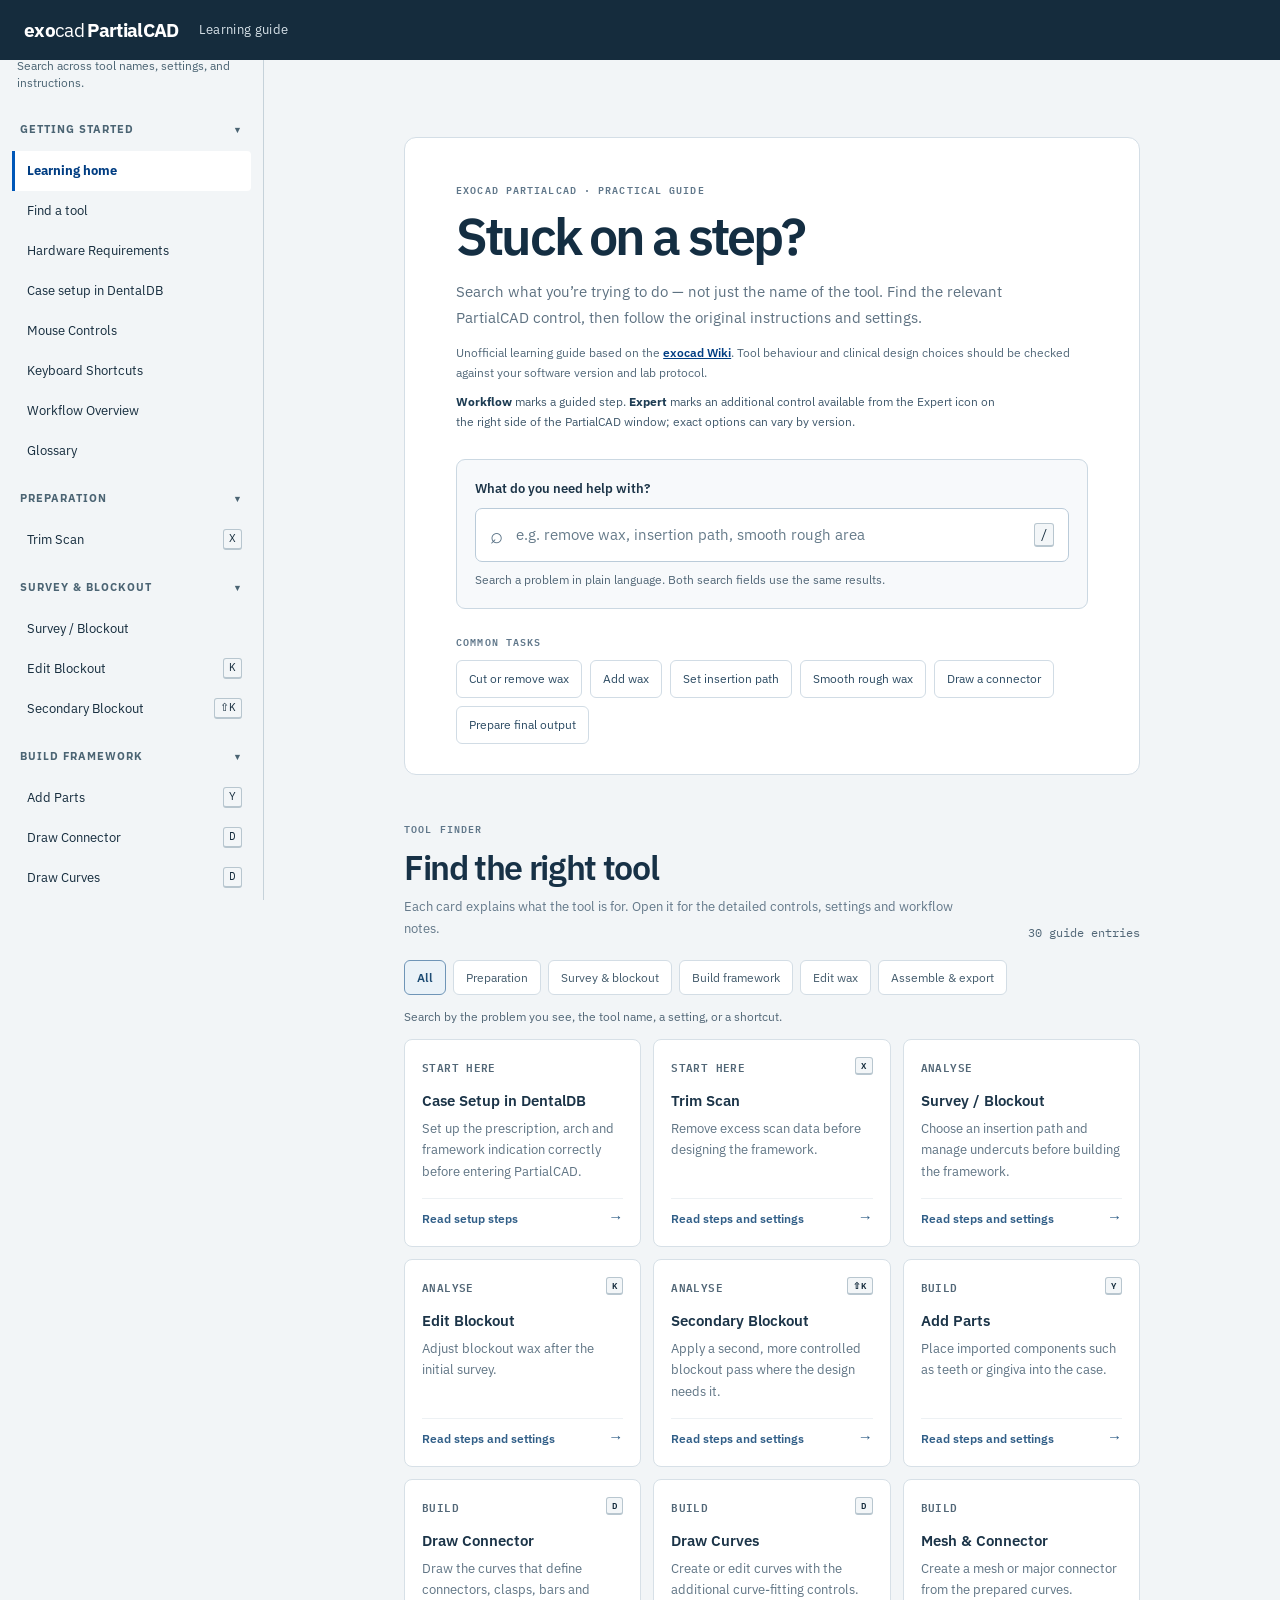
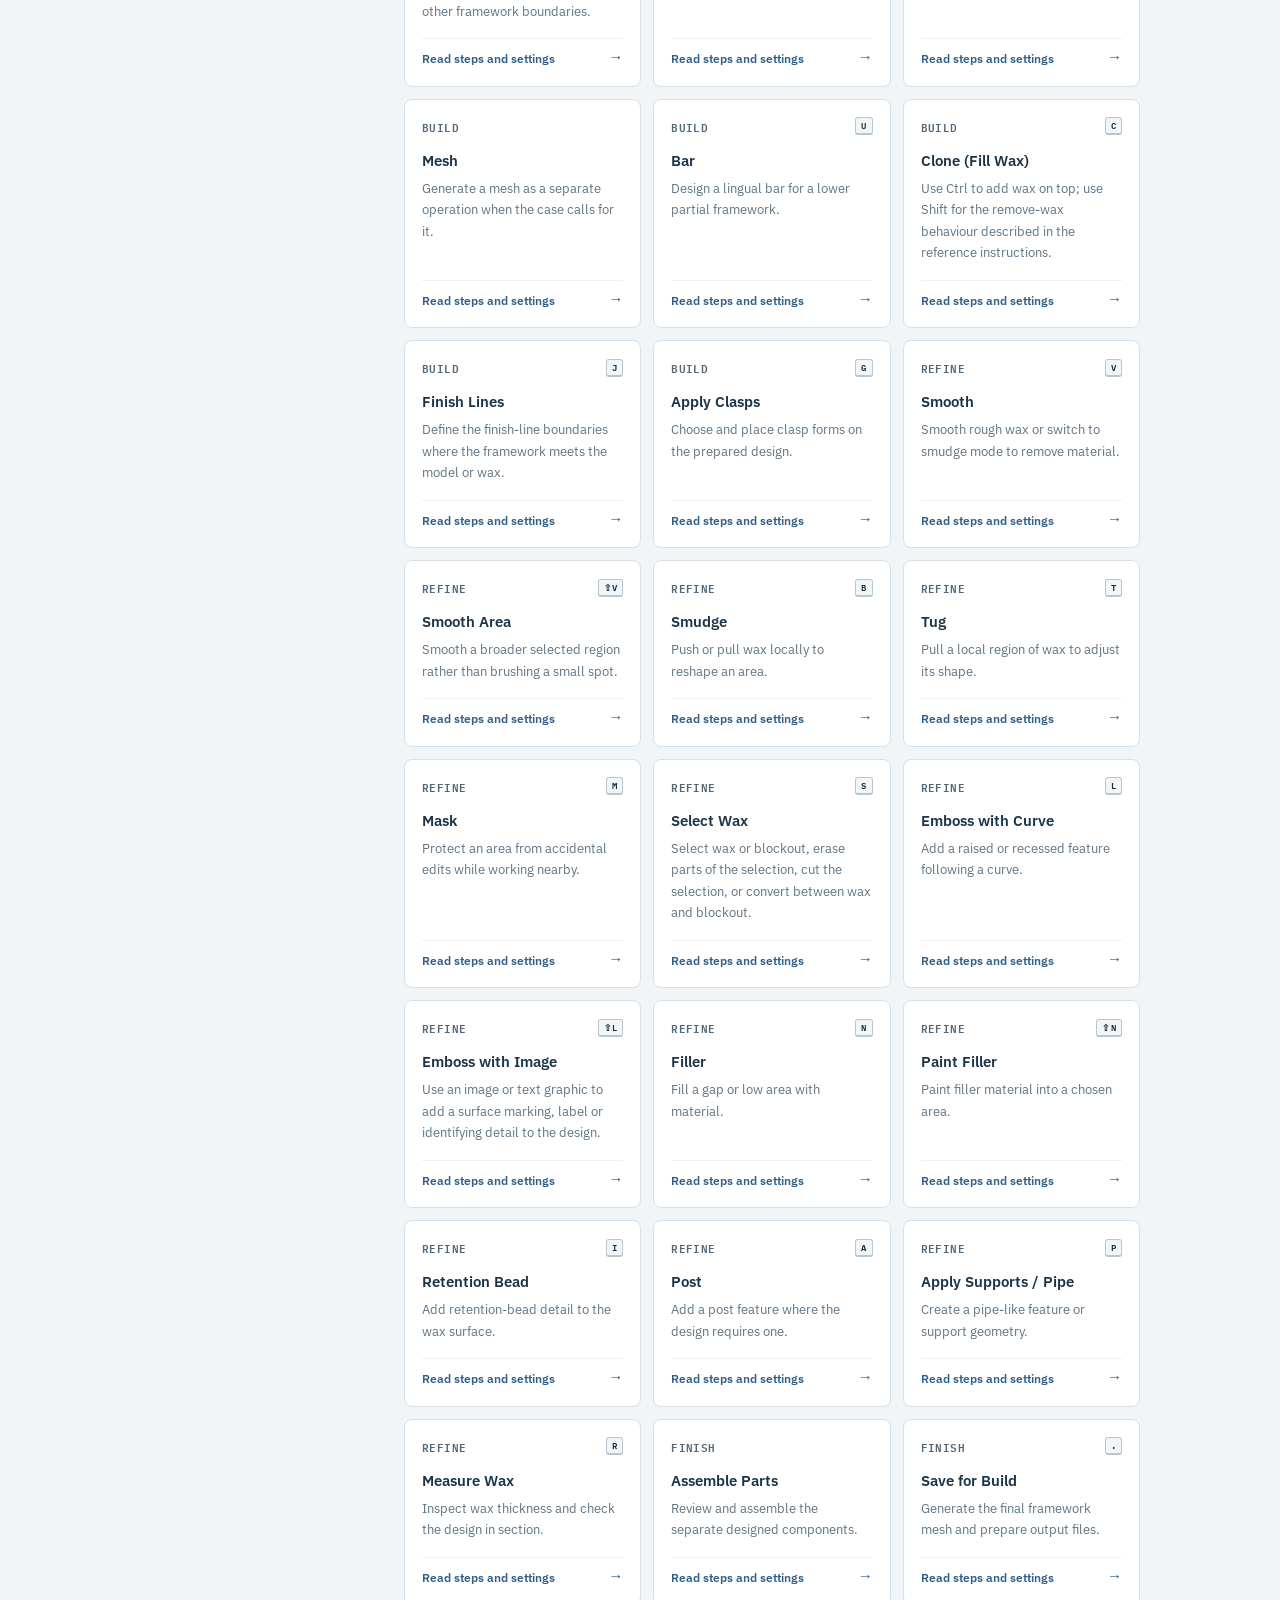
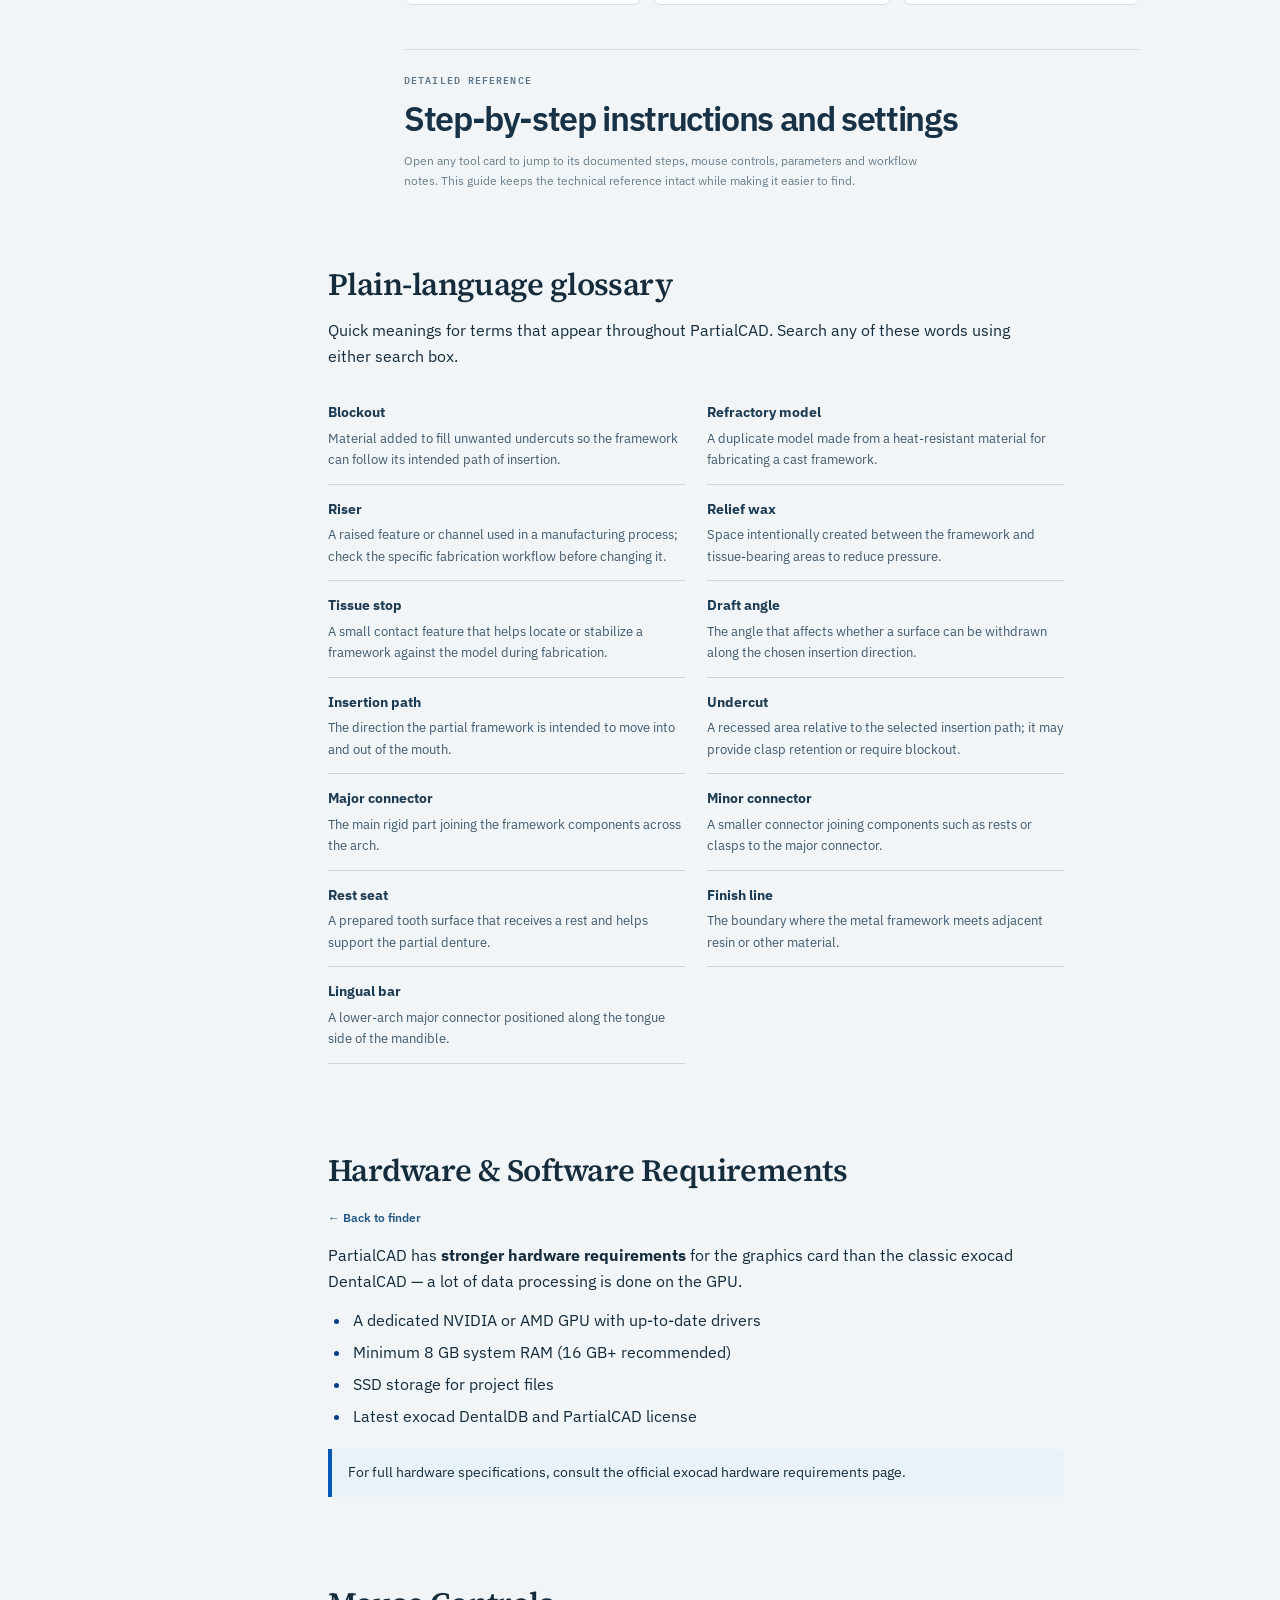
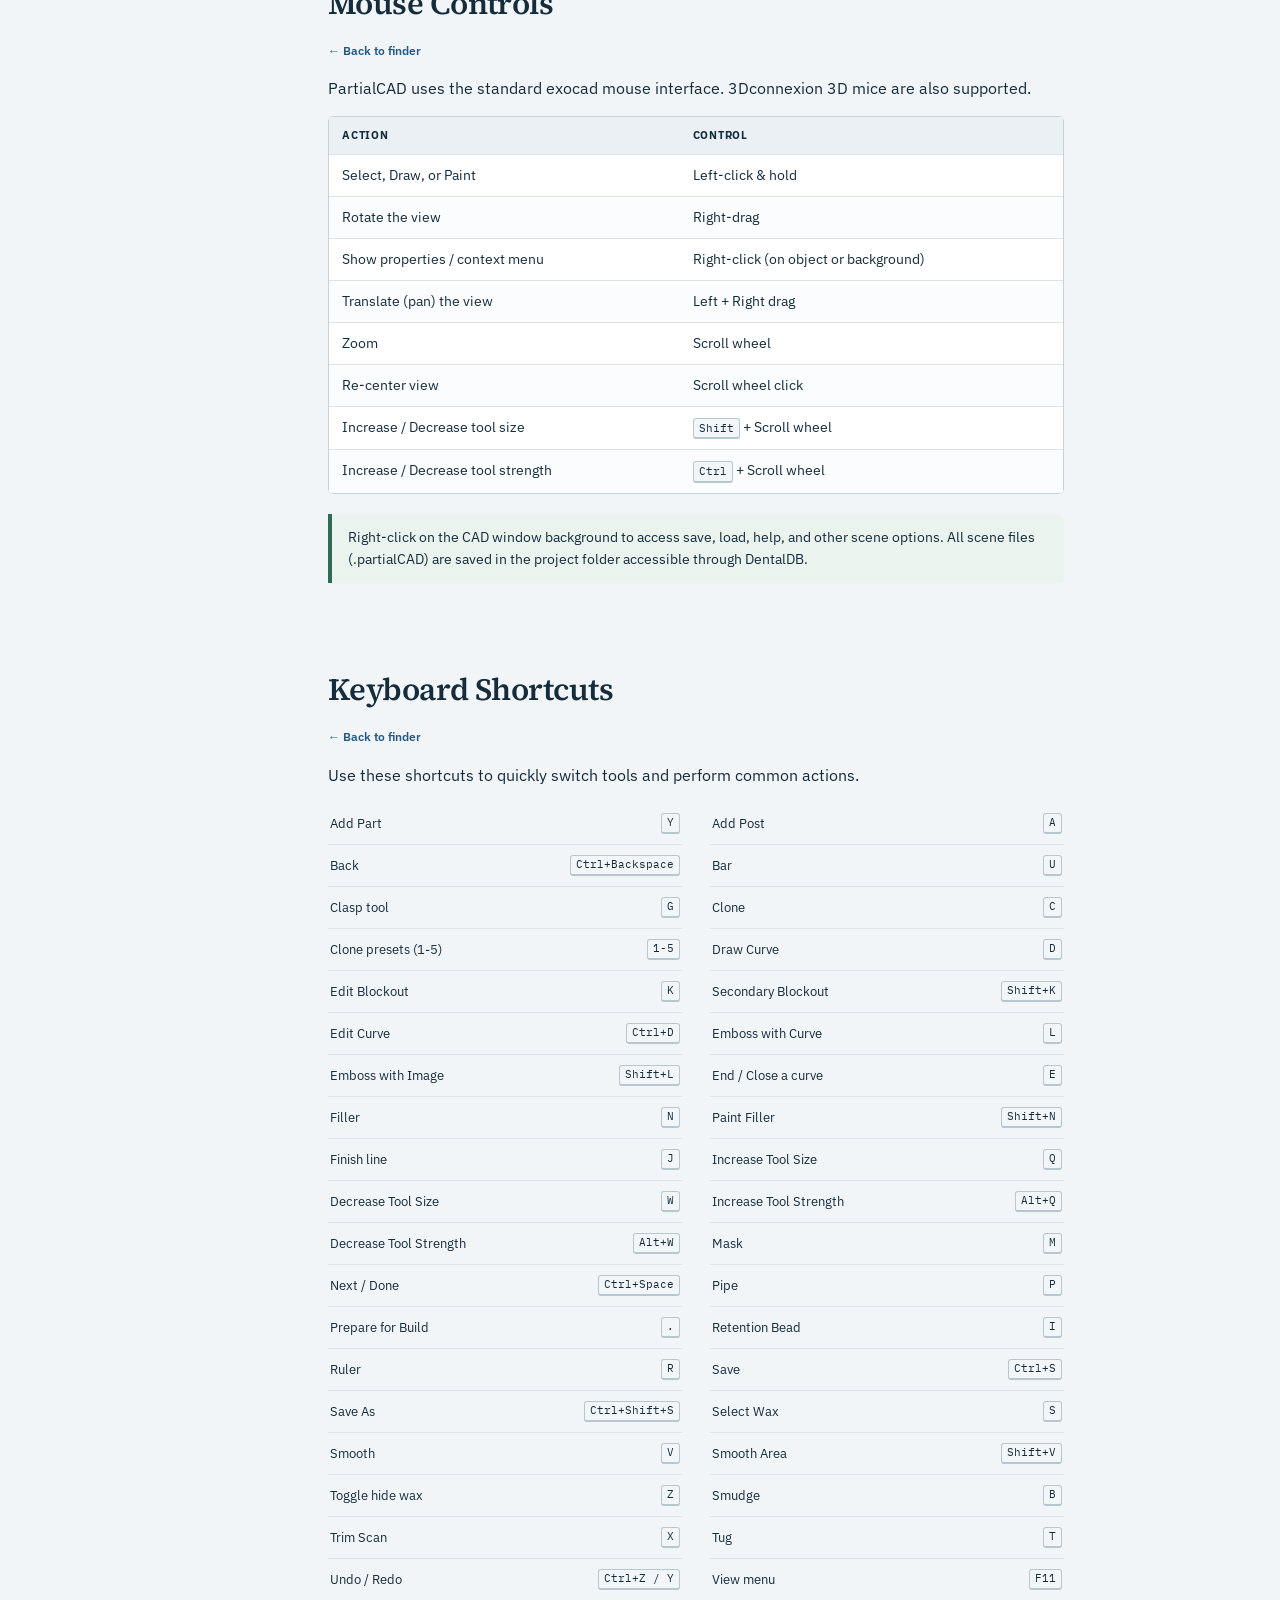
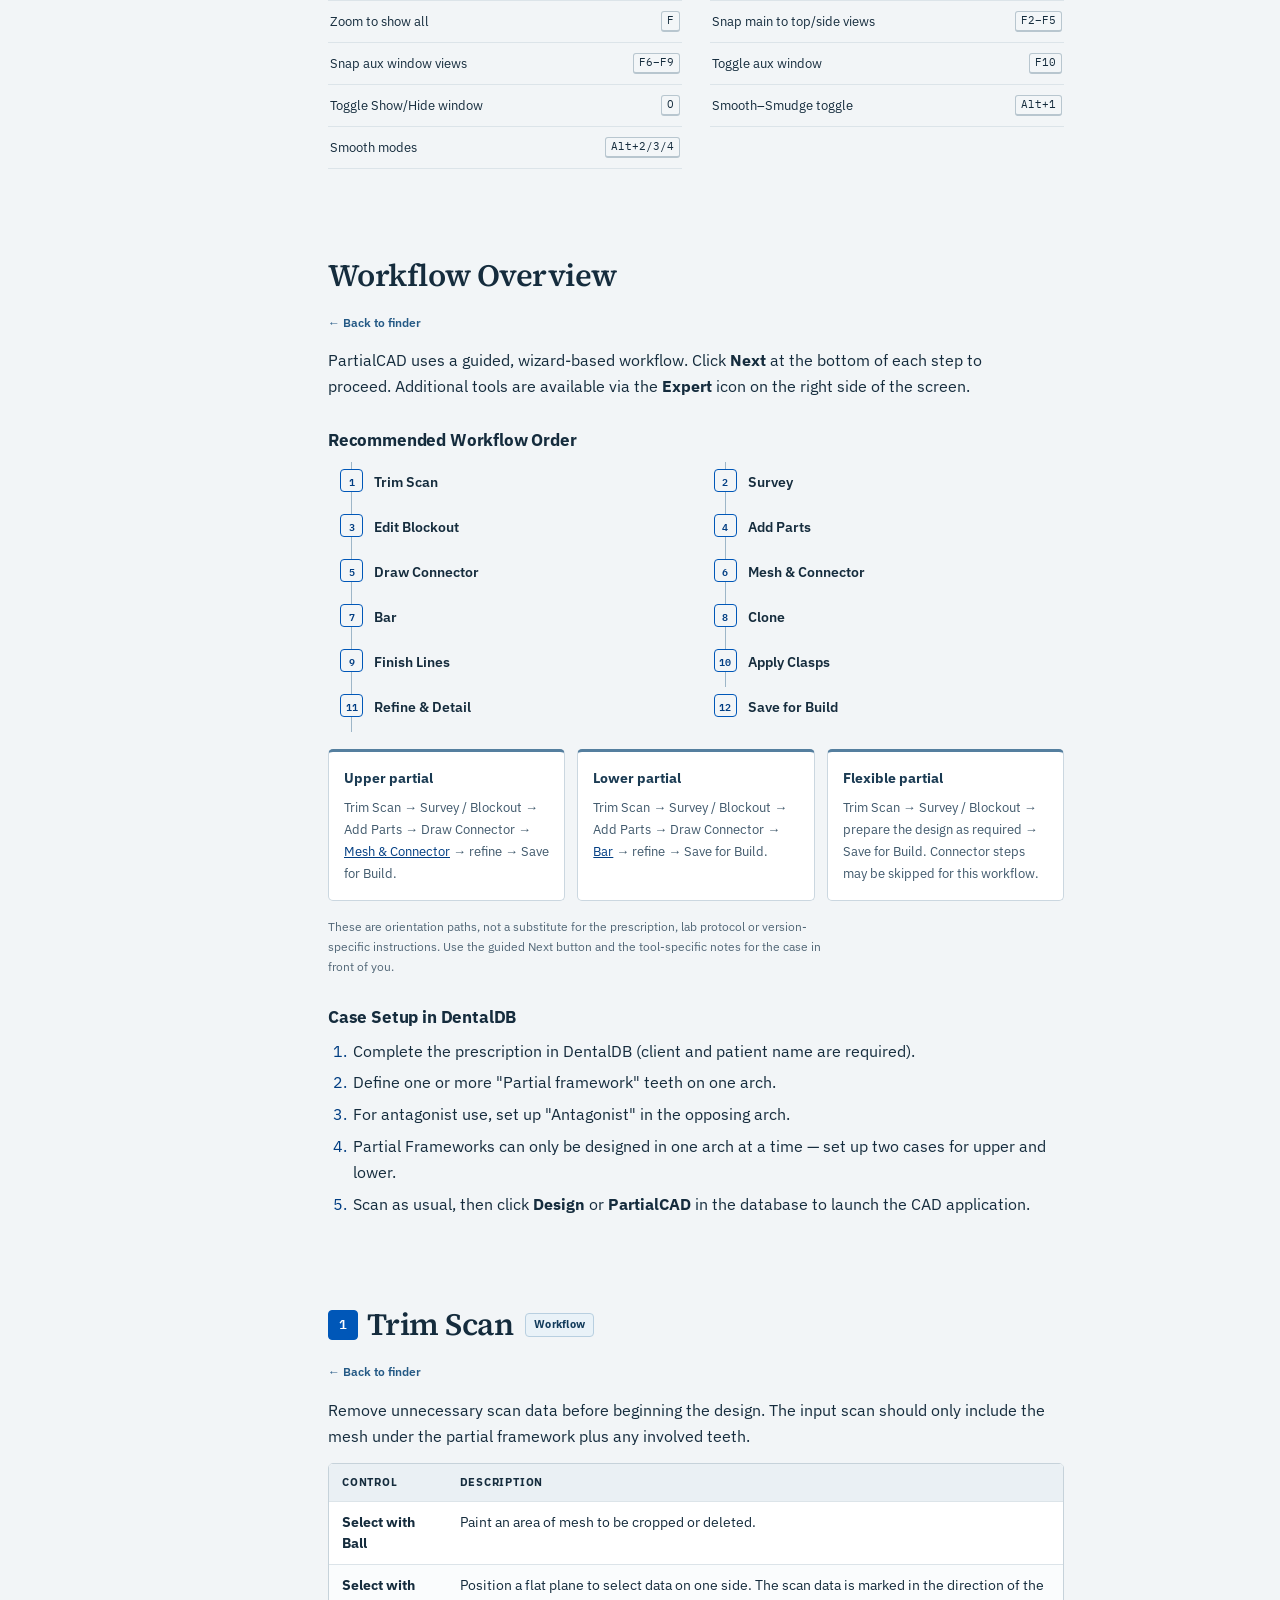
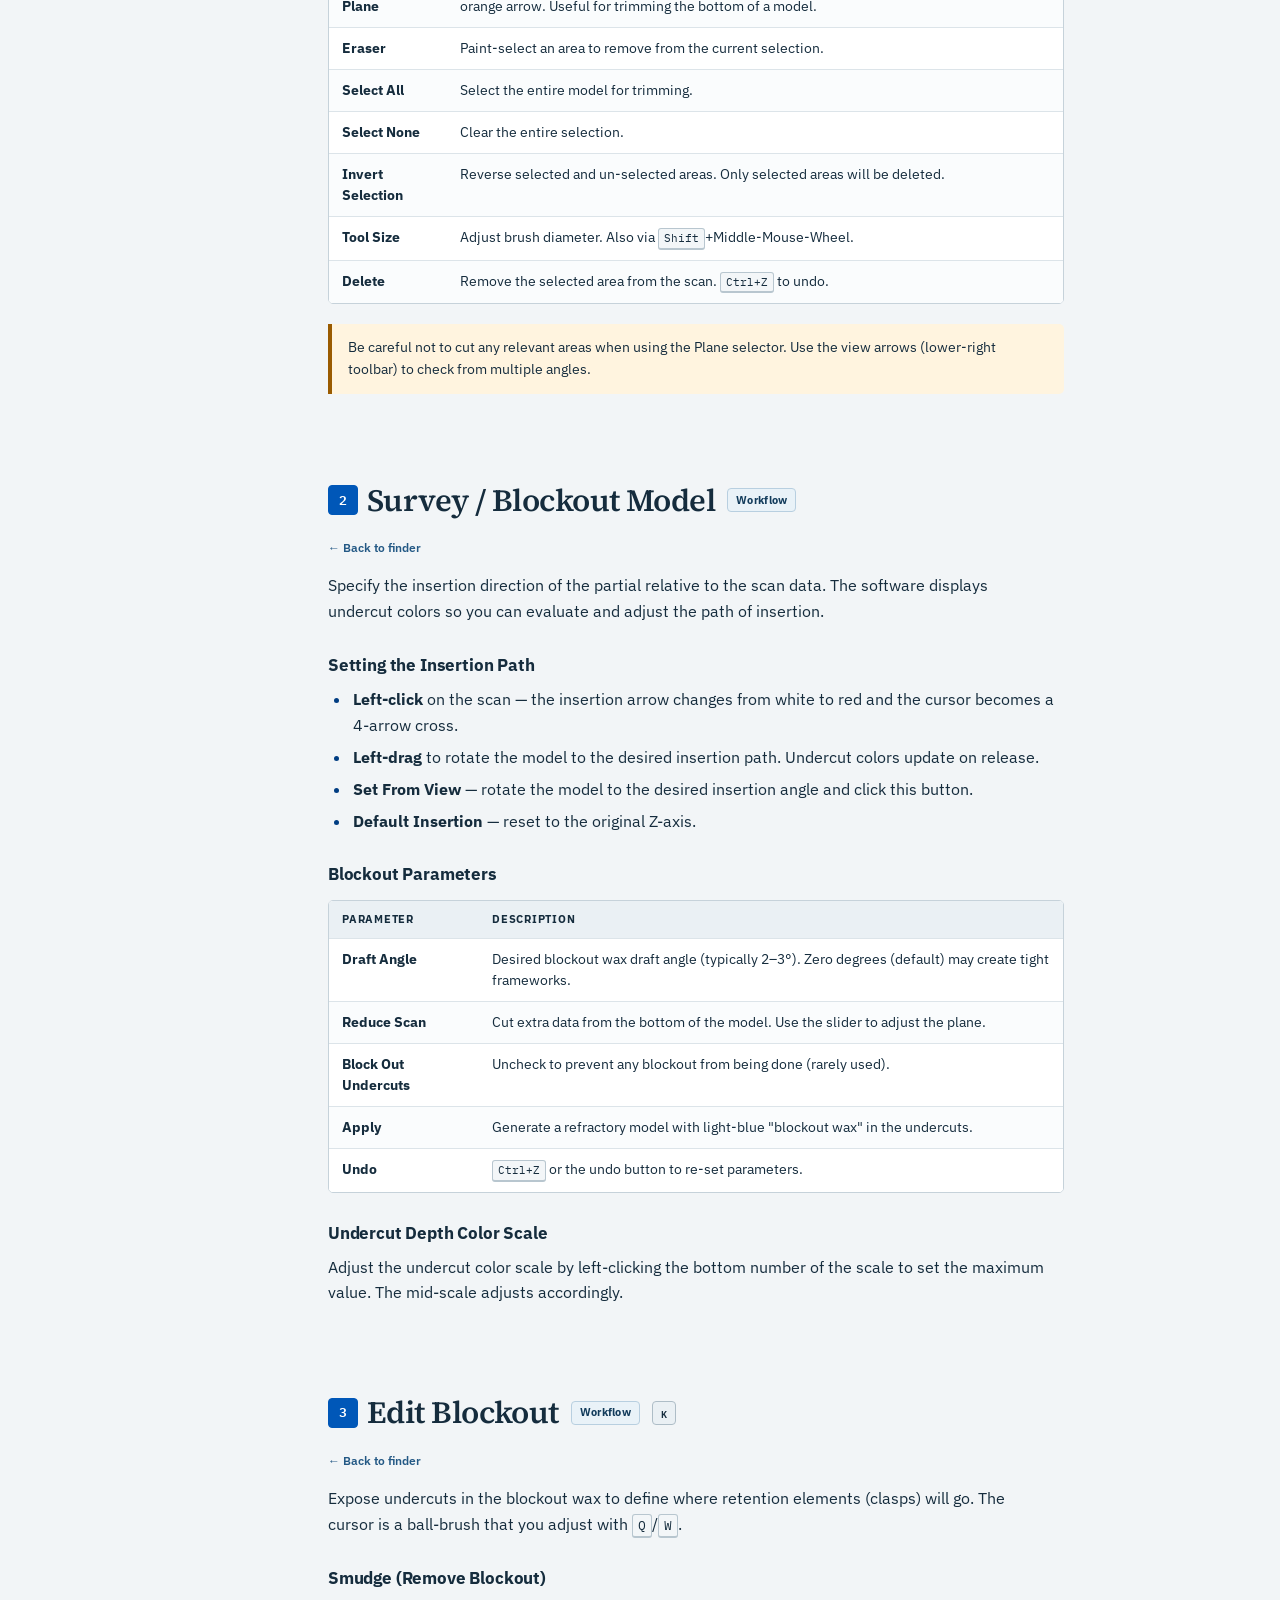
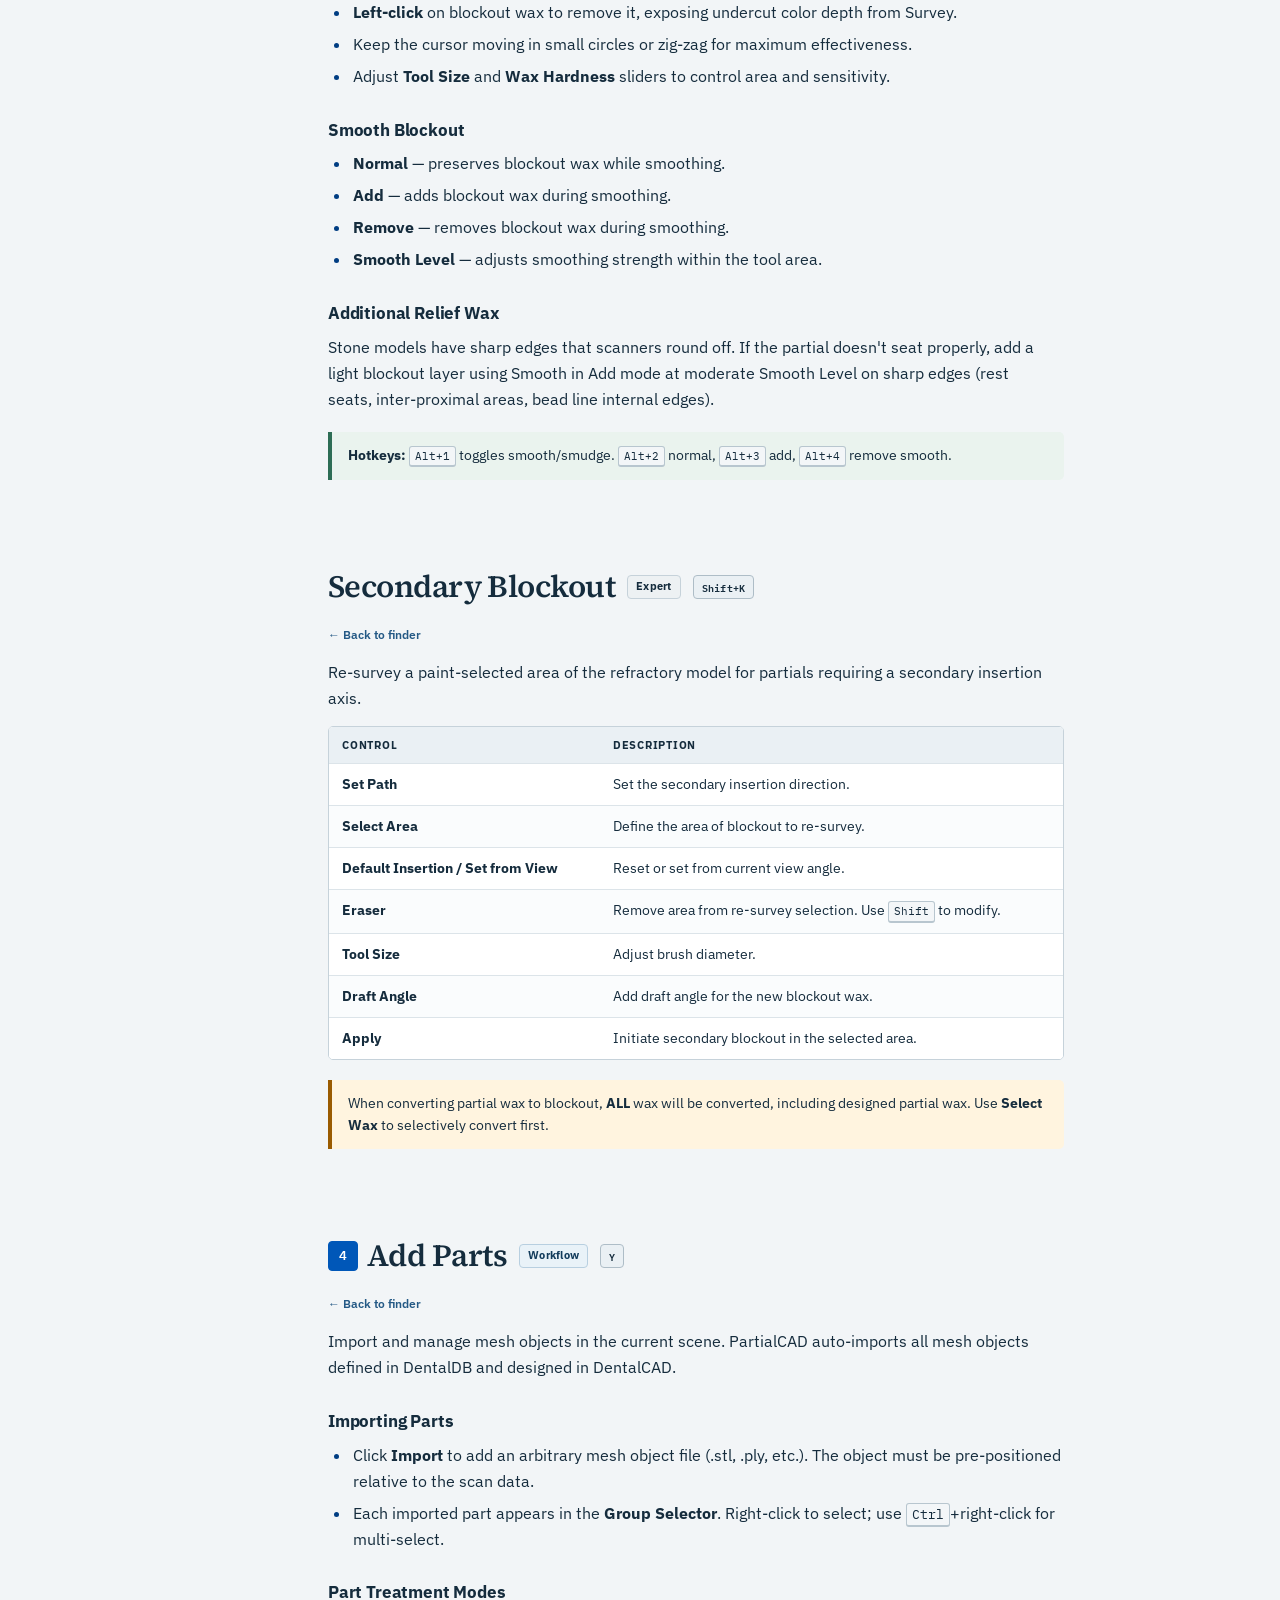
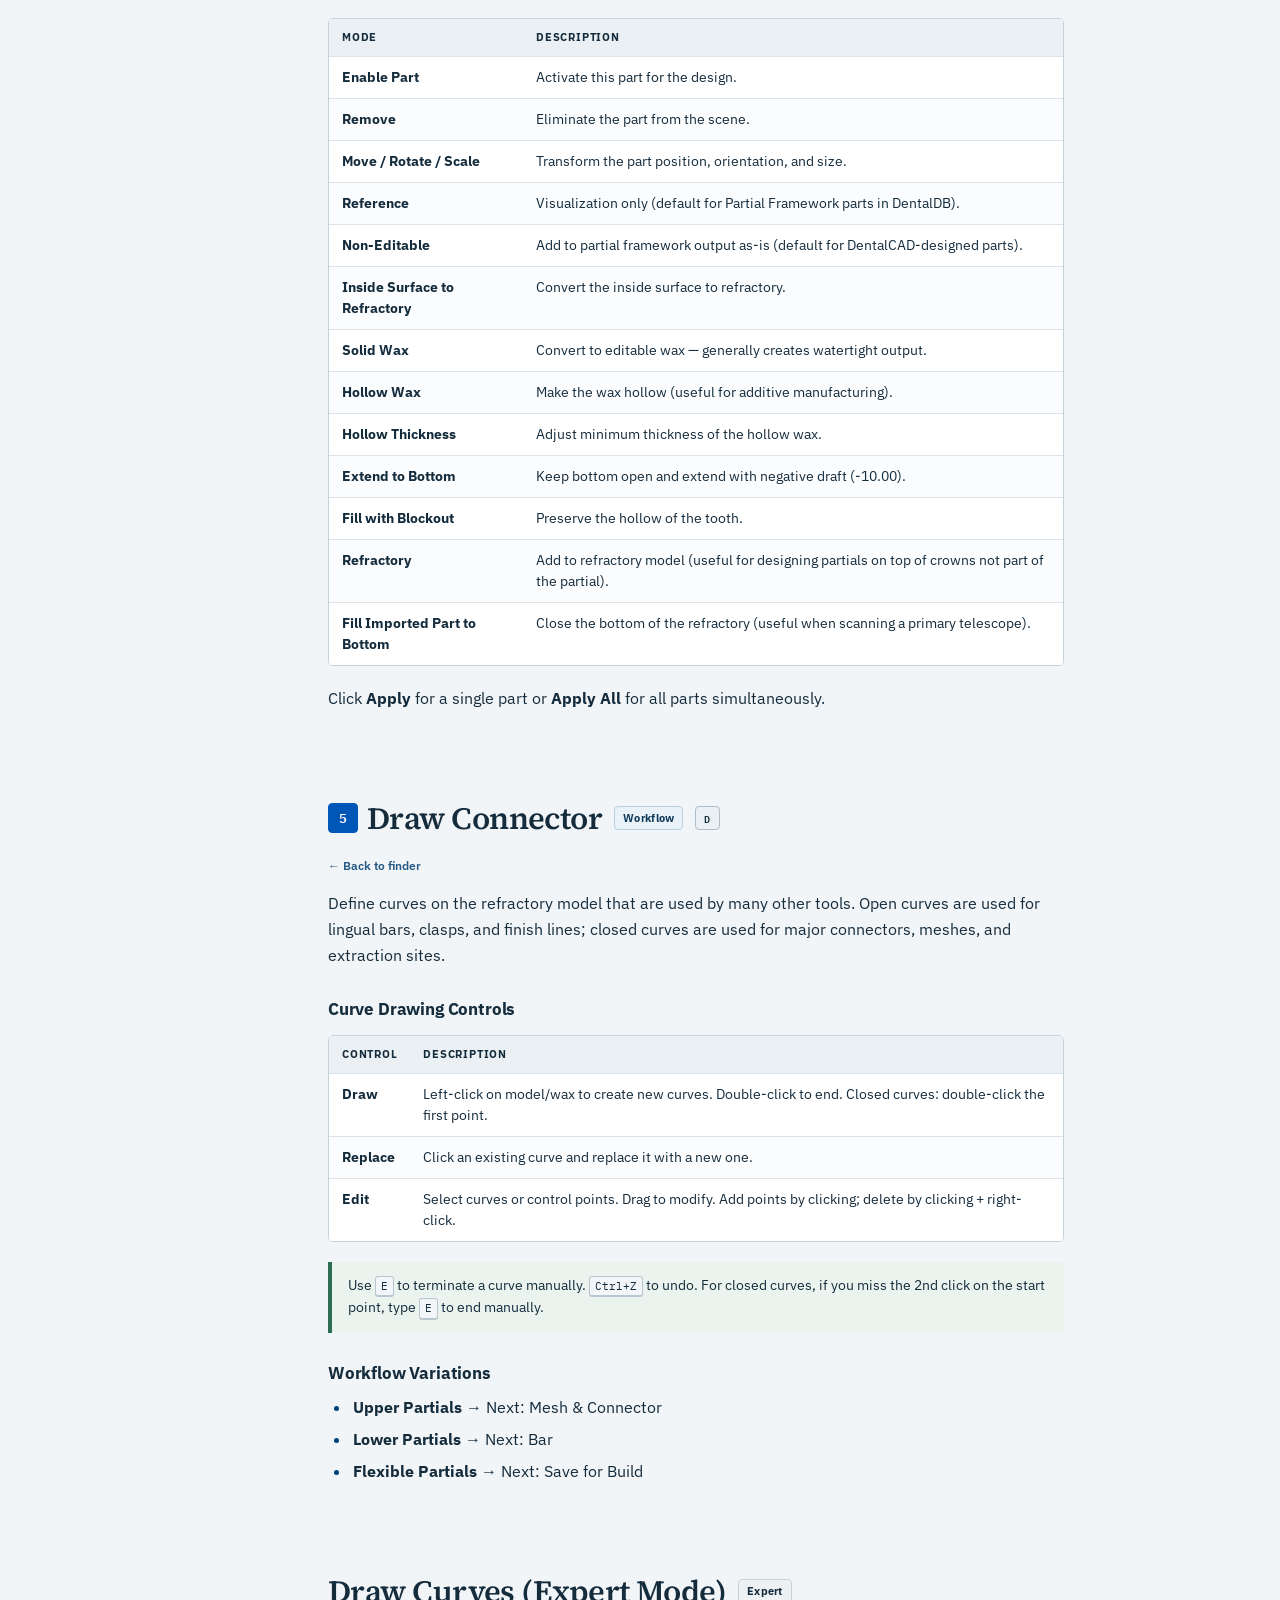
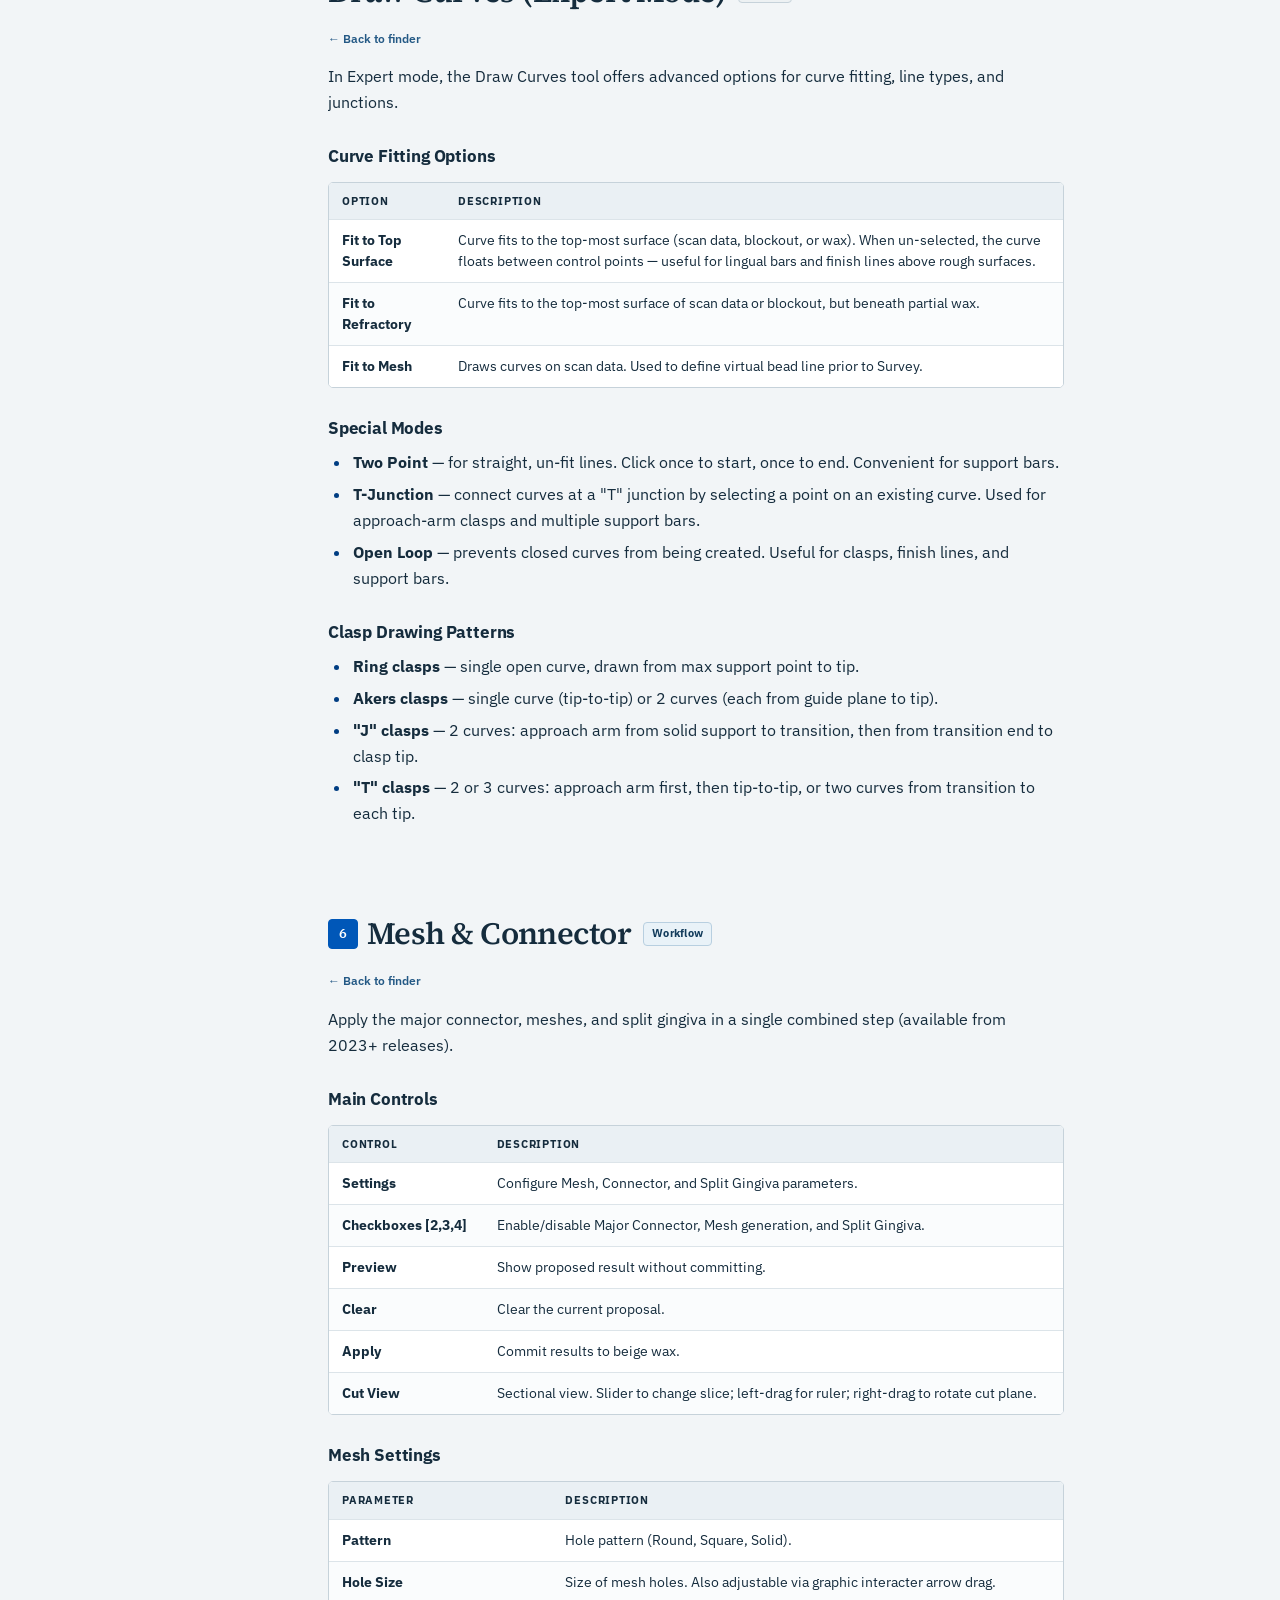
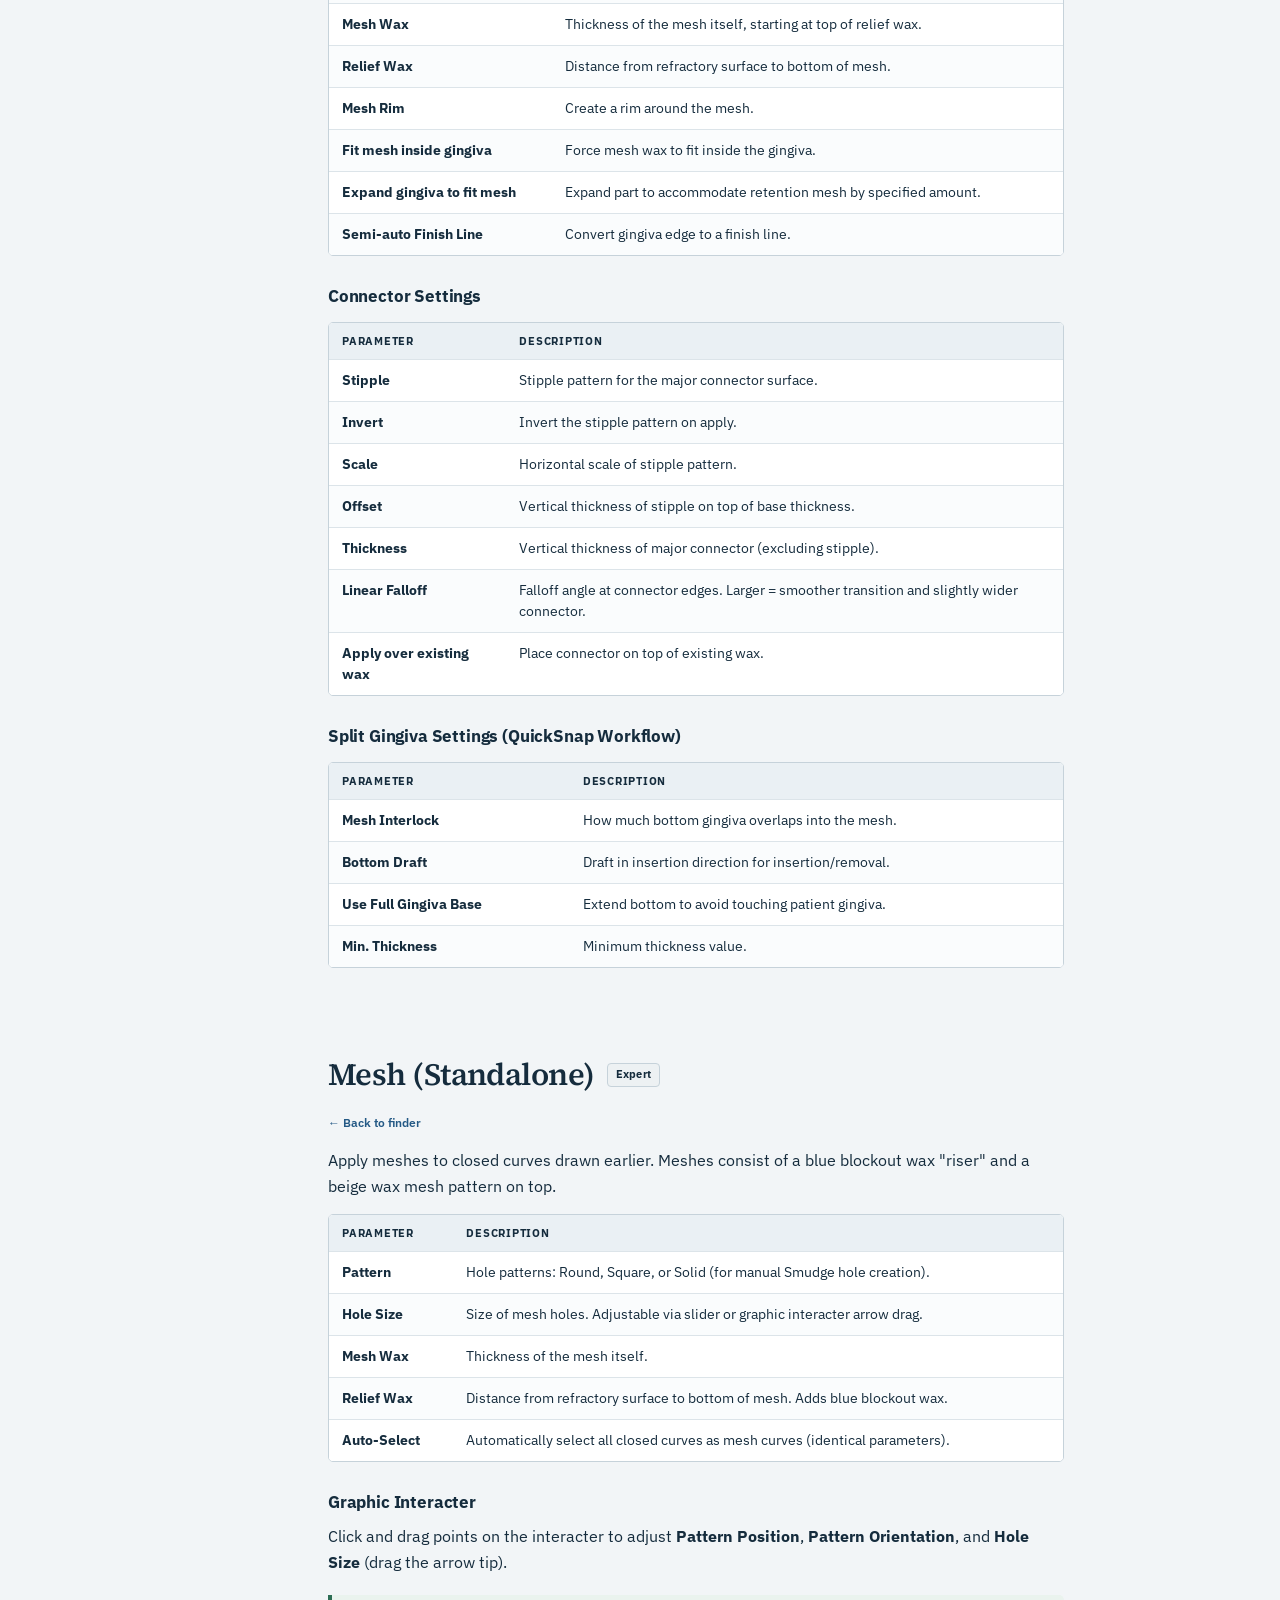
==== partial-cad/index.html @ 0cc3ce17 "Align sidebar groups with the tool finder categories" ====
<!DOCTYPE html>
<html lang="en">
<head>
  <meta charset="UTF-8">
  <meta name="viewport" content="width=device-width, initial-scale=1.0">
  <title>PartialCAD Learning Guide | exocad</title>
  <meta name="description" content="A practical, searchable beginner guide to exocad PartialCAD tools, wax editing, blockout, framework design and workflow.">
  <meta property="og:title" content="PartialCAD Practical Guide">
  <meta property="og:description" content="Find the PartialCAD tool or workflow step that solves the problem you are stuck on.">
  <meta property="og:type" content="website">
  <link rel="icon" href="data:image/svg+xml,%3Csvg xmlns=%22http://www.w3.org/2000/svg%22 viewBox=%220 0 40 40%22%3E%3Crect width=%2240%22 height=%2240%22 rx=%226%22 fill=%22%23152c3d%22/%3E%3Cpath d=%22M10 12h20M10 20h14M10 28h9%22 stroke=%22white%22 stroke-width=%223%22 stroke-linecap=%22round%22/%3E%3C/svg%3E">
  <link rel="stylesheet" href="styles.css">
</head>
<body>

<a class="skip-link" href="#main-content">Skip to guide</a>

<!-- HEADER -->
<header class="site-header">
  <button class="hamburger" type="button" aria-label="Open tool navigation" aria-controls="guide-nav" aria-expanded="false">
    <span aria-hidden="true">&#9776;</span>
  </button>
  <div class="logo">exo<span>cad</span> PartialCAD</div>
  <span class="subtitle">Learning guide</span>
</header>

<!-- OVERLAY (mobile) -->
<button class="overlay" type="button" aria-label="Close navigation" tabindex="-1"></button>

<!-- SIDEBAR -->
<nav class="sidebar" id="guide-nav" aria-label="PartialCAD guide navigation">
  <div class="search-box">
    <label class="visually-hidden" for="guide-search">Search tools, settings, and instructions</label>
    <span class="search-icon" aria-hidden="true">⌕</span>
    <input type="search" id="guide-search" class="search-input" placeholder="Search guide and tools…" autocomplete="off" aria-describedby="search-status">
    <p class="search-status" id="search-status" role="status" aria-live="polite">Search across tool names, settings, and instructions.</p>
  </div>

  <!-- Getting Started -->
  <div class="nav-section">
    <button class="nav-section-title" type="button" aria-expanded="true" aria-controls="nav-getting-started">Getting Started<span class="chevron" aria-hidden="true">&#9660;</span></button>
    <ul class="nav-links" id="nav-getting-started">
      <li><a href="#overview">Learning home</a></li>
      <li><a href="#tool-explorer">Find a tool</a></li>
      <li><a href="#requirements">Hardware Requirements</a></li>
      <li><a href="#case-setup-dentaldb">Case setup in DentalDB</a></li>
      <li><a href="#mouse-controls">Mouse Controls</a></li>
      <li><a href="#keyboard-shortcuts">Keyboard Shortcuts</a></li>
      <li><a href="#workflow">Workflow Overview</a></li>
      <li><a href="#glossary">Glossary</a></li>
    </ul>
  </div>

  <!-- Finder categories match the category filters -->
  <div class="nav-section">
    <button class="nav-section-title" type="button" aria-expanded="true" aria-controls="nav-preparation">Preparation<span class="chevron" aria-hidden="true">&#9660;</span></button>
    <ul class="nav-links" id="nav-preparation">
      <li><a href="#trim-scan">Trim Scan <kbd>X</kbd></a></li>
    </ul>
  </div>

  <div class="nav-section">
    <button class="nav-section-title" type="button" aria-expanded="true" aria-controls="nav-survey">Survey &amp; Blockout<span class="chevron" aria-hidden="true">&#9660;</span></button>
    <ul class="nav-links" id="nav-survey">
      <li><a href="#survey">Survey / Blockout</a></li>
      <li><a href="#edit-blockout">Edit Blockout <kbd>K</kbd></a></li>
      <li><a href="#secondary-blockout">Secondary Blockout <kbd>⇧K</kbd></a></li>
    </ul>
  </div>

  <div class="nav-section">
    <button class="nav-section-title" type="button" aria-expanded="true" aria-controls="nav-framework">Build Framework<span class="chevron" aria-hidden="true">&#9660;</span></button>
    <ul class="nav-links" id="nav-framework">
      <li><a href="#add-parts">Add Parts <kbd>Y</kbd></a></li>
      <li><a href="#draw-connector">Draw Connector <kbd>D</kbd></a></li>
      <li><a href="#draw-curves">Draw Curves <kbd>D</kbd></a></li>
      <li><a href="#mesh-connector">Mesh &amp; Connector</a></li>
      <li><a href="#mesh">Mesh</a></li>
      <li><a href="#bar">Bar <kbd>U</kbd></a></li>
      <li><a href="#clone">Clone (Fill Wax) <kbd>C</kbd></a></li>
      <li><a href="#finish-lines">Finish Lines <kbd>J</kbd></a></li>
      <li><a href="#apply-clasps">Apply Clasps <kbd>G</kbd></a></li>
    </ul>
  </div>

  <div class="nav-section">
    <button class="nav-section-title" type="button" aria-expanded="true" aria-controls="nav-refinement">Edit Wax<span class="chevron" aria-hidden="true">&#9660;</span></button>
    <ul class="nav-links" id="nav-refinement">
      <li><a href="#refine-detail">Refine &amp; Detail <kbd>11</kbd></a></li>
      <li><a href="#smooth">Smooth <kbd>V</kbd></a></li>
      <li><a href="#smooth-area">Smooth Area <kbd>⇧V</kbd></a></li>
      <li><a href="#smudge">Smudge <kbd>B</kbd></a></li>
      <li><a href="#tug">Tug <kbd>T</kbd></a></li>
      <li><a href="#mask">Mask <kbd>M</kbd></a></li>
      <li><a href="#select-wax">Select Wax <kbd>S</kbd></a></li>
      <li><a href="#emboss-curve">Emboss with Curve <kbd>L</kbd></a></li>
      <li><a href="#emboss-image">Emboss with Image <kbd>⇧L</kbd></a></li>
      <li><a href="#filler">Filler <kbd>N</kbd></a></li>
      <li><a href="#paint-filler">Paint Filler <kbd>⇧N</kbd></a></li>
      <li><a href="#retention-bead">Retention Bead <kbd>I</kbd></a></li>
      <li><a href="#post">Post <kbd>A</kbd></a></li>
      <li><a href="#pipe">Apply Supports / Pipe <kbd>P</kbd></a></li>
      <li><a href="#measure-wax">Measure Wax <kbd>R</kbd></a></li>
    </ul>
  </div>

  <div class="nav-section">
    <button class="nav-section-title" type="button" aria-expanded="true" aria-controls="nav-assembly">Assemble &amp; Export<span class="chevron" aria-hidden="true">&#9660;</span></button>
    <ul class="nav-links" id="nav-assembly">
      <li><a href="#assemble-parts">Assemble Parts</a></li>
      <li><a href="#save-build">Save for Build <kbd>.</kbd></a></li>
    </ul>
  </div>
</nav>

<!-- MAIN CONTENT -->
<main class="main-content" id="main-content" tabindex="-1">

  <!-- QUICK HELP HOME -->
  <section class="help-home" id="overview" aria-labelledby="page-title">
    <div class="help-home-copy">
      <p class="eyebrow">EXOCAD PARTIALCAD · PRACTICAL GUIDE</p>
      <h1 id="page-title">Stuck on a step?</h1>
      <p class="help-lede">Search what you’re trying to do — not just the name of the tool. Find the relevant PartialCAD control, then follow the original instructions and settings.</p>
      <p class="guide-disclaimer">Unofficial learning guide based on the <a href="https://wiki.exocad.com/" target="_blank" rel="noopener noreferrer">exocad Wiki</a>. Tool behaviour and clinical design choices should be checked against your software version and lab protocol.</p>
      <p class="badge-legend"><strong>Workflow</strong> marks a guided step. <strong>Expert</strong> marks an additional control available from the Expert icon on the right side of the PartialCAD window; exact options can vary by version.</p>
    </div>
    <div class="quick-search-panel" id="tool-explorer">
      <label for="tool-search">What do you need help with?</label>
      <div class="quick-search-input"><span aria-hidden="true">⌕</span><input type="search" id="tool-search" placeholder="e.g. remove wax, insertion path, smooth rough area" autocomplete="off" aria-describedby="tool-search-status"><kbd>/</kbd></div>
      <p class="search-hint">Search a problem in plain language. Both search fields use the same results.</p>
    </div>
    <div class="task-shortcuts" aria-label="Common problems">
      <p class="task-shortcuts-label">COMMON TASKS</p>
      <div class="task-shortcut-list">
        <button type="button" class="task-shortcut" data-query="cut off wax">Cut or remove wax</button>
        <button type="button" class="task-shortcut" data-query="add wax">Add wax</button>
        <button type="button" class="task-shortcut" data-query="insertion path">Set insertion path</button>
        <button type="button" class="task-shortcut" data-query="rough surface smooth">Smooth rough wax</button>
        <button type="button" class="task-shortcut" data-query="draw connector">Draw a connector</button>
        <button type="button" class="task-shortcut" data-query="export build">Prepare final output</button>
      </div>
    </div>
  </section>

  <section class="tool-explorer" aria-labelledby="tool-library-title">
    <div class="tool-library-heading">
      <div><p class="section-kicker">TOOL FINDER</p><h2 id="tool-library-title">Find the right tool</h2><p class="section-intro">Each card explains what the tool is for. Open it for the detailed controls, settings and workflow notes.</p></div>
      <span id="tool-count" class="tool-count">30 guide entries</span>
    </div>
    <div class="explorer-controls">
      <div class="filter-row" aria-label="Filter tools by task stage">
        <button class="filter-chip is-active" data-filter="all" aria-pressed="true">All</button>
        <button class="filter-chip" data-filter="prepare" aria-pressed="false">Preparation</button>
        <button class="filter-chip" data-filter="analyse" aria-pressed="false">Survey &amp; blockout</button>
        <button class="filter-chip" data-filter="construct" aria-pressed="false">Build framework</button>
        <button class="filter-chip" data-filter="refine" aria-pressed="false">Edit wax</button>
        <button class="filter-chip" data-filter="finish" aria-pressed="false">Assemble &amp; export</button>
      </div>
    </div>
    <p id="tool-search-status" role="status" class="explorer-status">Showing all tools. Search by problem, tool, setting or shortcut.</p>
    <section class="wax-rescue" id="wax-removal-rescue" hidden aria-labelledby="wax-rescue-title">
      <div class="wax-rescue-heading"><p class="section-kicker">COMMON PROBLEM</p><h3 id="wax-rescue-title">I need to remove wax</h3><p>Start with the most targeted option. If that does not suit the shape you need, try the next method.</p></div>
      <ol class="wax-rescue-steps">
        <li><a href="#select-wax"><span class="rescue-step-number">1</span><span><strong>Select Wax → Cut Selection</strong><small>Use this when you need to remove a defined area of wax precisely.</small></span><span class="rescue-arrow" aria-hidden="true">→</span></a></li>
        <li><a href="#clone"><span class="rescue-step-number">2</span><span><strong>Clone (Fill Wax) + Shift</strong><small>Use this when you need to remove material by applying the negative thickness behaviour described in the tool instructions. Ctrl is used to add on top.</small></span><span class="rescue-arrow" aria-hidden="true">→</span></a></li>
        <li><a href="#smooth"><span class="rescue-step-number">3</span><span><strong>Smooth → Smudge mode</strong><small>Use this for small local corrections when you want to reshape the wax instead of cutting a clean boundary.</small></span><span class="rescue-arrow" aria-hidden="true">→</span></a></li>
      </ol>
    </section>
    <div class="tool-card-grid">
      <a class="tool-card" data-stage="prepare" data-search="case setup dentaldb prescription patient antagonist partial framework arch start new case" href="#case-setup-dentaldb">
    <span class="tool-card-meta">START HERE</span>
    <b>Case Setup in DentalDB</b>
    <p>Set up the prescription, arch and framework indication correctly before entering PartialCAD.</p>
    <span class="tool-card-action">Read setup steps <span aria-hidden="true">→</span></span>
  </a>
        <a class="tool-card" data-stage="prepare" data-search="trim scan x trim scan excess scan data cut scan plane remove bottom" href="#trim-scan">
    <span class="tool-card-meta">START HERE<kbd>X</kbd></span>
    <b>Trim Scan</b>
    <p>Remove excess scan data before designing the framework.</p>
    <span class="tool-card-action">Read steps and settings <span aria-hidden="true">→</span></span>
  </a>
<a class="tool-card" data-stage="analyse" data-search="survey blockout insertion path survey undercut blockout angle survey model path of insertion tilt draw direction" href="#survey">
    <span class="tool-card-meta">ANALYSE</span>
    <b>Survey / Blockout</b>
    <p>Choose an insertion path and manage undercuts before building the framework.</p>
    <span class="tool-card-action">Read steps and settings <span aria-hidden="true">→</span></span>
  </a>
<a class="tool-card" data-stage="analyse" data-search="edit blockout k remove blockout wax change blockout smudge edit cut off wax remove wax" href="#edit-blockout">
    <span class="tool-card-meta">ANALYSE<kbd>K</kbd></span>
    <b>Edit Blockout</b>
    <p>Adjust blockout wax after the initial survey.</p>
    <span class="tool-card-action">Read steps and settings <span aria-hidden="true">→</span></span>
  </a>
<a class="tool-card" data-stage="analyse" data-search="secondary blockout secondary blockout expert shift k" href="#secondary-blockout">
    <span class="tool-card-meta">ANALYSE<kbd>⇧K</kbd></span>
    <b>Secondary Blockout</b>
    <p>Apply a second, more controlled blockout pass where the design needs it.</p>
    <span class="tool-card-action">Read steps and settings <span aria-hidden="true">→</span></span>
  </a>
<a class="tool-card" data-stage="construct" data-search="add parts import parts teeth gingiva component" href="#add-parts">
    <span class="tool-card-meta">BUILD<kbd>Y</kbd></span>
    <b>Add Parts</b>
    <p>Place imported components such as teeth or gingiva into the case.</p>
    <span class="tool-card-action">Read steps and settings <span aria-hidden="true">→</span></span>
  </a>
<a class="tool-card" data-stage="construct" data-search="draw connector draw line curve connector clasp bar finish line framework outline" href="#draw-connector">
    <span class="tool-card-meta">BUILD<kbd>D</kbd></span>
    <b>Draw Connector</b>
    <p>Draw the curves that define connectors, clasps, bars and other framework boundaries.</p>
    <span class="tool-card-action">Read steps and settings <span aria-hidden="true">→</span></span>
  </a>
<a class="tool-card" data-stage="construct" data-search="draw curves curve fitting edit curve expert outline framework" href="#draw-curves">
    <span class="tool-card-meta">BUILD<kbd>D</kbd></span>
    <b>Draw Curves</b>
    <p>Create or edit curves with the additional curve-fitting controls.</p>
    <span class="tool-card-action">Read steps and settings <span aria-hidden="true">→</span></span>
  </a>
<a class="tool-card" data-stage="construct" data-search="mesh connector mesh major connector upper partial palatal palate palatal plate palate connector roof of mouth" href="#mesh-connector">
    <span class="tool-card-meta">BUILD</span>
    <b>Mesh &amp; Connector</b>
    <p>Create a mesh or major connector from the prepared curves.</p>
    <span class="tool-card-action">Read steps and settings <span aria-hidden="true">→</span></span>
  </a>
<a class="tool-card" data-stage="construct" data-search="mesh standalone mesh pores porous porosity holes perforations grid" href="#mesh">
    <span class="tool-card-meta">BUILD</span>
    <b>Mesh</b>
    <p>Generate a mesh as a separate operation when the case calls for it.</p>
    <span class="tool-card-action">Read steps and settings <span aria-hidden="true">→</span></span>
  </a>
<a class="tool-card" data-stage="construct" data-search="bar lingual bar lower partial bar thickness" href="#bar">
    <span class="tool-card-meta">BUILD<kbd>U</kbd></span>
    <b>Bar</b>
    <p>Design a lingual bar for a lower partial framework.</p>
    <span class="tool-card-action">Read steps and settings <span aria-hidden="true">→</span></span>
  </a>
<a class="tool-card" data-stage="construct" data-search="clone fill wax add wax remove wax cut off wax cut wax subtract wax fill wax clone thickness shift ctrl cut material remove material wax removal shave wax" href="#clone">
    <span class="tool-card-meta">BUILD<kbd>C</kbd></span>
    <b>Clone (Fill Wax)</b>
    <p>Use Ctrl to add wax on top; use Shift for the remove-wax behaviour described in the reference instructions.</p>
    <span class="tool-card-action">Read steps and settings <span aria-hidden="true">→</span></span>
  </a>
<a class="tool-card" data-stage="construct" data-search="finish lines finish line boundary margin draw finish line" href="#finish-lines">
    <span class="tool-card-meta">BUILD<kbd>J</kbd></span>
    <b>Finish Lines</b>
    <p>Define the finish-line boundaries where the framework meets the model or wax.</p>
    <span class="tool-card-action">Read steps and settings <span aria-hidden="true">→</span></span>
  </a>
<a class="tool-card" data-stage="construct" data-search="apply clasps clasp types clasp profile retentive clasp" href="#apply-clasps">
    <span class="tool-card-meta">BUILD<kbd>G</kbd></span>
    <b>Apply Clasps</b>
    <p>Choose and place clasp forms on the prepared design.</p>
    <span class="tool-card-action">Read steps and settings <span aria-hidden="true">→</span></span>
  </a>
<a class="tool-card" data-stage="refine" data-search="smooth rough surface bumpy uneven rough wax remove wax smudge edit wax lumpy bumps roughness" href="#smooth">
    <span class="tool-card-meta">REFINE<kbd>V</kbd></span>
    <b>Smooth</b>
    <p>Smooth rough wax or switch to smudge mode to remove material.</p>
    <span class="tool-card-action">Read steps and settings <span aria-hidden="true">→</span></span>
  </a>
<a class="tool-card" data-stage="refine" data-search="smooth area large area smooth broad region bumpy uneven rough surface" href="#smooth-area">
    <span class="tool-card-meta">REFINE<kbd>⇧V</kbd></span>
    <b>Smooth Area</b>
    <p>Smooth a broader selected region rather than brushing a small spot.</p>
    <span class="tool-card-action">Read steps and settings <span aria-hidden="true">→</span></span>
  </a>
<a class="tool-card" data-stage="refine" data-search="smudge reshape wax push pull move material" href="#smudge">
    <span class="tool-card-meta">REFINE<kbd>B</kbd></span>
    <b>Smudge</b>
    <p>Push or pull wax locally to reshape an area.</p>
    <span class="tool-card-action">Read steps and settings <span aria-hidden="true">→</span></span>
  </a>
<a class="tool-card" data-stage="refine" data-search="tug pull wax tug reshape" href="#tug">
    <span class="tool-card-meta">REFINE<kbd>T</kbd></span>
    <b>Tug</b>
    <p>Pull a local region of wax to adjust its shape.</p>
    <span class="tool-card-action">Read steps and settings <span aria-hidden="true">→</span></span>
  </a>
<a class="tool-card" data-stage="refine" data-search="mask protect area prevent edits mask selection" href="#mask">
    <span class="tool-card-meta">REFINE<kbd>M</kbd></span>
    <b>Mask</b>
    <p>Protect an area from accidental edits while working nearby.</p>
    <span class="tool-card-action">Read steps and settings <span aria-hidden="true">→</span></span>
  </a>
<a class="tool-card" data-stage="refine" data-search="select wax cut off wax cut wax remove wax cut selection delete wax select area convert wax blockout remove wax precisely trim wax" href="#select-wax">
    <span class="tool-card-meta">REFINE<kbd>S</kbd></span>
    <b>Select Wax</b>
    <p>Select wax or blockout, erase parts of the selection, cut the selection, or convert between wax and blockout.</p>
    <span class="tool-card-action">Read steps and settings <span aria-hidden="true">→</span></span>
  </a>
<a class="tool-card" data-stage="refine" data-search="emboss curve emboss curve text line raised recessed feature" href="#emboss-curve">
    <span class="tool-card-meta">REFINE<kbd>L</kbd></span>
    <b>Emboss with Curve</b>
    <p>Add a raised or recessed feature following a curve.</p>
    <span class="tool-card-action">Read steps and settings <span aria-hidden="true">→</span></span>
  </a>
<a class="tool-card" data-stage="refine" data-search="emboss image emboss with image text graphic logo label surface marking" href="#emboss-image">
    <span class="tool-card-meta">REFINE<kbd>⇧L</kbd></span>
    <b>Emboss with Image</b>
    <p>Use an image or text graphic to add a surface marking, label or identifying detail to the design.</p>
    <span class="tool-card-action">Read steps and settings <span aria-hidden="true">→</span></span>
  </a>
<a class="tool-card" data-stage="refine" data-search="filler fill gap hole depression add material filler porosity porous holes pits voids" href="#filler">
    <span class="tool-card-meta">REFINE<kbd>N</kbd></span>
    <b>Filler</b>
    <p>Fill a gap or low area with material.</p>
    <span class="tool-card-action">Read steps and settings <span aria-hidden="true">→</span></span>
  </a>
<a class="tool-card" data-stage="refine" data-search="paint filler paint fill gap add material brush" href="#paint-filler">
    <span class="tool-card-meta">REFINE<kbd>⇧N</kbd></span>
    <b>Paint Filler</b>
    <p>Paint filler material into a chosen area.</p>
    <span class="tool-card-action">Read steps and settings <span aria-hidden="true">→</span></span>
  </a>
<a class="tool-card" data-stage="refine" data-search="retention bead retention bead retention detail" href="#retention-bead">
    <span class="tool-card-meta">REFINE<kbd>I</kbd></span>
    <b>Retention Bead</b>
    <p>Add retention-bead detail to the wax surface.</p>
    <span class="tool-card-action">Read steps and settings <span aria-hidden="true">→</span></span>
  </a>
<a class="tool-card" data-stage="refine" data-search="post post support feature" href="#post">
    <span class="tool-card-meta">REFINE<kbd>A</kbd></span>
    <b>Post</b>
    <p>Add a post feature where the design requires one.</p>
    <span class="tool-card-action">Read steps and settings <span aria-hidden="true">→</span></span>
  </a>
<a class="tool-card" data-stage="refine" data-search="supports pipe support pipe tube structure" href="#pipe">
    <span class="tool-card-meta">REFINE<kbd>P</kbd></span>
    <b>Apply Supports / Pipe</b>
    <p>Create a pipe-like feature or support geometry.</p>
    <span class="tool-card-action">Read steps and settings <span aria-hidden="true">→</span></span>
  </a>
<a class="tool-card" data-stage="refine" data-search="measure wax measure thickness wax thickness gauge check thin too thick too thin thin wall thickness inspect material" href="#measure-wax">
    <span class="tool-card-meta">REFINE<kbd>R</kbd></span>
    <b>Measure Wax</b>
    <p>Inspect wax thickness and check the design in section.</p>
    <span class="tool-card-action">Read steps and settings <span aria-hidden="true">→</span></span>
  </a>
<a class="tool-card" data-stage="finish" data-search="assemble parts assemble parts combine component" href="#assemble-parts">
    <span class="tool-card-meta">FINISH</span>
    <b>Assemble Parts</b>
    <p>Review and assemble the separate designed components.</p>
    <span class="tool-card-action">Read steps and settings <span aria-hidden="true">→</span></span>
  </a>
<a class="tool-card" data-stage="finish" data-search="save for build export build output mesh final framework save file" href="#save-build">
    <span class="tool-card-meta">FINISH<kbd>.</kbd></span>
    <b>Save for Build</b>
    <p>Generate the final framework mesh and prepare output files.</p>
    <span class="tool-card-action">Read steps and settings <span aria-hidden="true">→</span></span>
  </a>
    </div>
    <div id="tool-empty" class="empty-results" hidden><b>No matching guide entries</b><p>Try a shorter phrase such as “wax”, “blockout”, “curve” or “thickness”.</p><button type="button" id="clear-tool-search">Clear search</button></div>
  </section>
  <section class="reference-intro"><p class="section-kicker">DETAILED REFERENCE</p><h2>Step-by-step instructions and settings</h2><p>Open any tool card to jump to its documented steps, mouse controls, parameters and workflow notes. This guide keeps the technical reference intact while making it easier to find.</p></section>


  <section class="tool-section glossary-section" id="glossary">
    <h2>Plain-language glossary</h2>
    <p>Quick meanings for terms that appear throughout PartialCAD. Search any of these words using either search box.</p>
    <dl class="glossary-list">
      <div id="glossary-blockout"><dt>Blockout</dt><dd>Material added to fill unwanted undercuts so the framework can follow its intended path of insertion.</dd></div>
      <div id="glossary-refractory-model"><dt>Refractory model</dt><dd>A duplicate model made from a heat-resistant material for fabricating a cast framework.</dd></div>
      <div id="glossary-riser"><dt>Riser</dt><dd>A raised feature or channel used in a manufacturing process; check the specific fabrication workflow before changing it.</dd></div>
      <div id="glossary-relief-wax"><dt>Relief wax</dt><dd>Space intentionally created between the framework and tissue-bearing areas to reduce pressure.</dd></div>
      <div id="glossary-tissue-stop"><dt>Tissue stop</dt><dd>A small contact feature that helps locate or stabilize a framework against the model during fabrication.</dd></div>
      <div id="glossary-draft-angle"><dt>Draft angle</dt><dd>The angle that affects whether a surface can be withdrawn along the chosen insertion direction.</dd></div>
      <div id="glossary-insertion-path"><dt>Insertion path</dt><dd>The direction the partial framework is intended to move into and out of the mouth.</dd></div>
      <div id="glossary-undercut"><dt>Undercut</dt><dd>A recessed area relative to the selected insertion path; it may provide clasp retention or require blockout.</dd></div>
      <div id="glossary-major-connector"><dt>Major connector</dt><dd>The main rigid part joining the framework components across the arch.</dd></div>
      <div id="glossary-minor-connector"><dt>Minor connector</dt><dd>A smaller connector joining components such as rests or clasps to the major connector.</dd></div>
      <div id="glossary-rest-seat"><dt>Rest seat</dt><dd>A prepared tooth surface that receives a rest and helps support the partial denture.</dd></div>
      <div id="glossary-finish-line"><dt>Finish line</dt><dd>The boundary where the metal framework meets adjacent resin or other material.</dd></div>
      <div id="glossary-lingual-bar"><dt>Lingual bar</dt><dd>A lower-arch major connector positioned along the tongue side of the mandible.</dd></div>
    </dl>
  </section>

  <!-- ==================== REQUIREMENTS ==================== -->
  <section class="tool-section" id="requirements">
    <h2>Hardware &amp; Software Requirements</h2><a class="back-to-finder" href="#tool-explorer">← Back to finder</a>
    <p>PartialCAD has <strong>stronger hardware requirements</strong> for the graphics card than the classic exocad DentalCAD — a lot of data processing is done on the GPU.</p>
    <ul>
      <li>A dedicated NVIDIA or AMD GPU with up-to-date drivers</li>
      <li>Minimum 8 GB system RAM (16 GB+ recommended)</li>
      <li>SSD storage for project files</li>
      <li>Latest exocad DentalDB and PartialCAD license</li>
    </ul>
    <div class="callout callout-info">
      <span>For full hardware specifications, consult the official exocad hardware requirements page.</span>
    </div>
  </section>

  <!-- ==================== MOUSE CONTROLS ==================== -->
  <section class="tool-section" id="mouse-controls">
    <h2>Mouse Controls</h2><a class="back-to-finder" href="#tool-explorer">← Back to finder</a>
    <p>PartialCAD uses the standard exocad mouse interface. 3Dconnexion 3D mice are also supported.</p>
    <section class="table-wrap" tabindex="0" aria-label="Scrollable table: Mouse Controls"><table class="param-table">
      <thead><tr><th>Action</th><th>Control</th></tr></thead>
      <tbody>
        <tr><td>Select, Draw, or Paint</td><td>Left-click &amp; hold</td></tr>
        <tr><td>Rotate the view</td><td>Right-drag</td></tr>
        <tr><td>Show properties / context menu</td><td>Right-click (on object or background)</td></tr>
        <tr><td>Translate (pan) the view</td><td>Left + Right drag</td></tr>
        <tr><td>Zoom</td><td>Scroll wheel</td></tr>
        <tr><td>Re-center view</td><td>Scroll wheel click</td></tr>
        <tr><td>Increase / Decrease tool size</td><td><kbd>Shift</kbd> + Scroll wheel</td></tr>
        <tr><td>Increase / Decrease tool strength</td><td><kbd>Ctrl</kbd> + Scroll wheel</td></tr>
      </tbody>
    </table></section>
    <div class="callout callout-tip">
      <span>Right-click on the CAD window background to access save, load, help, and other scene options. All scene files (.partialCAD) are saved in the project folder accessible through DentalDB.</span>
    </div>
  </section>

  <!-- ==================== KEYBOARD SHORTCUTS ==================== -->
  <section class="tool-section" id="keyboard-shortcuts">
    <h2>Keyboard Shortcuts</h2><a class="back-to-finder" href="#tool-explorer">← Back to finder</a>
    <p>Use these shortcuts to quickly switch tools and perform common actions.</p>
    <div class="kbd-grid">
      <div class="kbd-item"><span>Add Part</span><kbd>Y</kbd></div>
      <div class="kbd-item"><span>Add Post</span><kbd>A</kbd></div>
      <div class="kbd-item"><span>Back</span><kbd>Ctrl+Backspace</kbd></div>
      <div class="kbd-item"><span>Bar</span><kbd>U</kbd></div>
      <div class="kbd-item"><span>Clasp tool</span><kbd>G</kbd></div>
      <div class="kbd-item"><span>Clone</span><kbd>C</kbd></div>
      <div class="kbd-item"><span>Clone presets (1-5)</span><kbd>1-5</kbd></div>
      <div class="kbd-item"><span>Draw Curve</span><kbd>D</kbd></div>
      <div class="kbd-item"><span>Edit Blockout</span><kbd>K</kbd></div>
      <div class="kbd-item"><span>Secondary Blockout</span><kbd>Shift+K</kbd></div>
      <div class="kbd-item"><span>Edit Curve</span><kbd>Ctrl+D</kbd></div>
      <div class="kbd-item"><span>Emboss with Curve</span><kbd>L</kbd></div>
      <div class="kbd-item"><span>Emboss with Image</span><kbd>Shift+L</kbd></div>
      <div class="kbd-item"><span>End / Close a curve</span><kbd>E</kbd></div>
      <div class="kbd-item"><span>Filler</span><kbd>N</kbd></div>
      <div class="kbd-item"><span>Paint Filler</span><kbd>Shift+N</kbd></div>
      <div class="kbd-item"><span>Finish line</span><kbd>J</kbd></div>
      <div class="kbd-item"><span>Increase Tool Size</span><kbd>Q</kbd></div>
      <div class="kbd-item"><span>Decrease Tool Size</span><kbd>W</kbd></div>
      <div class="kbd-item"><span>Increase Tool Strength</span><kbd>Alt+Q</kbd></div>
      <div class="kbd-item"><span>Decrease Tool Strength</span><kbd>Alt+W</kbd></div>
      <div class="kbd-item"><span>Mask</span><kbd>M</kbd></div>
      <div class="kbd-item"><span>Next / Done</span><kbd>Ctrl+Space</kbd></div>
      <div class="kbd-item"><span>Pipe</span><kbd>P</kbd></div>
      <div class="kbd-item"><span>Prepare for Build</span><kbd>.</kbd></div>
      <div class="kbd-item"><span>Retention Bead</span><kbd>I</kbd></div>
      <div class="kbd-item"><span>Ruler</span><kbd>R</kbd></div>
      <div class="kbd-item"><span>Save</span><kbd>Ctrl+S</kbd></div>
      <div class="kbd-item"><span>Save As</span><kbd>Ctrl+Shift+S</kbd></div>
      <div class="kbd-item"><span>Select Wax</span><kbd>S</kbd></div>
      <div class="kbd-item"><span>Smooth</span><kbd>V</kbd></div>
      <div class="kbd-item"><span>Smooth Area</span><kbd>Shift+V</kbd></div>
      <div class="kbd-item"><span>Toggle hide wax</span><kbd>Z</kbd></div>
      <div class="kbd-item"><span>Smudge</span><kbd>B</kbd></div>
      <div class="kbd-item"><span>Trim Scan</span><kbd>X</kbd></div>
      <div class="kbd-item"><span>Tug</span><kbd>T</kbd></div>
      <div class="kbd-item"><span>Undo / Redo</span><kbd>Ctrl+Z / Y</kbd></div>
      <div class="kbd-item"><span>View menu</span><kbd>F11</kbd></div>
      <div class="kbd-item"><span>Zoom to show all</span><kbd>F</kbd></div>
      <div class="kbd-item"><span>Snap main to top/side views</span><kbd>F2–F5</kbd></div>
      <div class="kbd-item"><span>Snap aux window views</span><kbd>F6–F9</kbd></div>
      <div class="kbd-item"><span>Toggle aux window</span><kbd>F10</kbd></div>
      <div class="kbd-item"><span>Toggle Show/Hide window</span><kbd>O</kbd></div>
      <div class="kbd-item"><span>Smooth–Smudge toggle</span><kbd>Alt+1</kbd></div>
      <div class="kbd-item"><span>Smooth modes</span><kbd>Alt+2/3/4</kbd></div>
    </div>
  </section>

  <!-- ==================== WORKFLOW OVERVIEW ==================== -->
  <section class="tool-section" id="workflow">
    <h2>Workflow Overview</h2><a class="back-to-finder" href="#tool-explorer">← Back to finder</a>
    <p>PartialCAD uses a guided, wizard-based workflow. Click <strong>Next</strong> at the bottom of each step to proceed. Additional tools are available via the <strong>Expert</strong> icon on the right side of the screen.</p>
    <h3>Recommended Workflow Order</h3>
    <ol class="workflow-flow" aria-label="Recommended workflow sequence">
      <li><a href="#trim-scan">Trim Scan</a></li>
      <li><a href="#survey">Survey</a></li>
      <li><a href="#edit-blockout">Edit Blockout</a></li>
      <li><a href="#add-parts">Add Parts</a></li>
      <li><a href="#draw-connector">Draw Connector</a></li>
      <li><a href="#mesh-connector">Mesh &amp; Connector</a></li>
      <li><a href="#bar">Bar</a></li>
      <li><a href="#clone">Clone</a></li>
      <li><a href="#finish-lines">Finish Lines</a></li>
      <li><a href="#apply-clasps">Apply Clasps</a></li>
      <li><a href="#smooth">Refine &amp; Detail</a></li>
      <li><a href="#save-build">Save for Build</a></li>
    </ol>
    <div class="workflow-branches" aria-label="Workflow paths by partial type">
      <article><h4>Upper partial</h4><p>Trim Scan → Survey / Blockout → Add Parts → Draw Connector → <a href="#mesh-connector">Mesh &amp; Connector</a> → refine → Save for Build.</p></article>
      <article><h4>Lower partial</h4><p>Trim Scan → Survey / Blockout → Add Parts → Draw Connector → <a href="#bar">Bar</a> → refine → Save for Build.</p></article>
      <article><h4>Flexible partial</h4><p>Trim Scan → Survey / Blockout → prepare the design as required → Save for Build. Connector steps may be skipped for this workflow.</p></article>
    </div>
    <p class="workflow-note">These are orientation paths, not a substitute for the prescription, lab protocol or version-specific instructions. Use the guided Next button and the tool-specific notes for the case in front of you.</p>
    <h3 id="case-setup-dentaldb">Case Setup in DentalDB</h3>
    <ol>
      <li>Complete the prescription in DentalDB (client and patient name are required).</li>
      <li>Define one or more "Partial framework" teeth on one arch.</li>
      <li>For antagonist use, set up "Antagonist" in the opposing arch.</li>
      <li>Partial Frameworks can only be designed in one arch at a time — set up two cases for upper and lower.</li>
      <li>Scan as usual, then click <strong>Design</strong> or <strong>PartialCAD</strong> in the database to launch the CAD application.</li>
    </ol>
  </section>

  <!-- ============================================================ -->
  <!--                    PREPARATION TOOLS                         -->
  <!-- ============================================================ -->

  <!-- TRIM SCAN -->
  <section class="tool-section" id="trim-scan">
    <h2><span class="step-badge">1</span> Trim Scan <span class="badge badge-workflow">Workflow</span></h2><a class="back-to-finder" href="#tool-explorer">← Back to finder</a>
    <p>Remove unnecessary scan data before beginning the design. The input scan should only include the mesh under the partial framework plus any involved teeth.</p>
    <section class="table-wrap" tabindex="0" aria-label="Scrollable table: Trim Scan"><table class="param-table">
      <thead><tr><th>Control</th><th>Description</th></tr></thead>
      <tbody>
        <tr><td><strong>Select with Ball</strong></td><td>Paint an area of mesh to be cropped or deleted.</td></tr>
        <tr><td><strong>Select with Plane</strong></td><td>Position a flat plane to select data on one side. The scan data is marked in the direction of the orange arrow. Useful for trimming the bottom of a model.</td></tr>
        <tr><td><strong>Eraser</strong></td><td>Paint-select an area to remove from the current selection.</td></tr>
        <tr><td><strong>Select All</strong></td><td>Select the entire model for trimming.</td></tr>
        <tr><td><strong>Select None</strong></td><td>Clear the entire selection.</td></tr>
        <tr><td><strong>Invert Selection</strong></td><td>Reverse selected and un-selected areas. Only selected areas will be deleted.</td></tr>
        <tr><td><strong>Tool Size</strong></td><td>Adjust brush diameter. Also via <kbd>Shift</kbd>+Middle-Mouse-Wheel.</td></tr>
        <tr><td><strong>Delete</strong></td><td>Remove the selected area from the scan. <kbd>Ctrl+Z</kbd> to undo.</td></tr>
      </tbody>
    </table></section>
    <div class="callout callout-warning">
      <span>Be careful not to cut any relevant areas when using the Plane selector. Use the view arrows (lower-right toolbar) to check from multiple angles.</span>
    </div>
  </section>

  <!-- SURVEY -->
  <section class="tool-section" id="survey">
    <h2><span class="step-badge">2</span> Survey / Blockout Model <span class="badge badge-workflow">Workflow</span></h2><a class="back-to-finder" href="#tool-explorer">← Back to finder</a>
    <p>Specify the insertion direction of the partial relative to the scan data. The software displays undercut colors so you can evaluate and adjust the path of insertion.</p>
    <h3>Setting the Insertion Path</h3>
    <ul>
      <li><strong>Left-click</strong> on the scan — the insertion arrow changes from white to red and the cursor becomes a 4-arrow cross.</li>
      <li><strong>Left-drag</strong> to rotate the model to the desired insertion path. Undercut colors update on release.</li>
      <li><strong>Set From View</strong> — rotate the model to the desired insertion angle and click this button.</li>
      <li><strong>Default Insertion</strong> — reset to the original Z-axis.</li>
    </ul>
    <h3>Blockout Parameters</h3>
    <section class="table-wrap" tabindex="0" aria-label="Scrollable table: Survey / Blockout Model"><table class="param-table">
      <thead><tr><th>Parameter</th><th>Description</th></tr></thead>
      <tbody>
        <tr><td><strong>Draft Angle</strong></td><td>Desired blockout wax draft angle (typically 2–3°). Zero degrees (default) may create tight frameworks.</td></tr>
        <tr><td><strong>Reduce Scan</strong></td><td>Cut extra data from the bottom of the model. Use the slider to adjust the plane.</td></tr>
        <tr><td><strong>Block Out Undercuts</strong></td><td>Uncheck to prevent any blockout from being done (rarely used).</td></tr>
        <tr><td><strong>Apply</strong></td><td>Generate a refractory model with light-blue "blockout wax" in the undercuts.</td></tr>
        <tr><td><strong>Undo</strong></td><td><kbd>Ctrl+Z</kbd> or the undo button to re-set parameters.</td></tr>
      </tbody>
    </table></section>
    <h3>Undercut Depth Color Scale</h3>
    <p>Adjust the undercut color scale by left-clicking the bottom number of the scale to set the maximum value. The mid-scale adjusts accordingly.</p>
  </section>

  <!-- EDIT BLOCKOUT -->
  <section class="tool-section" id="edit-blockout">
    <h2><span class="step-badge">3</span> Edit Blockout <span class="badge badge-workflow">Workflow</span> <span class="badge badge-hotkey">K</span></h2><a class="back-to-finder" href="#tool-explorer">← Back to finder</a>
    <p>Expose undercuts in the blockout wax to define where retention elements (clasps) will go. The cursor is a ball-brush that you adjust with <kbd>Q</kbd>/<kbd>W</kbd>.</p>
    <h3>Smudge (Remove Blockout)</h3>
    <ul>
      <li><strong>Left-click</strong> on blockout wax to remove it, exposing undercut color depth from Survey.</li>
      <li>Keep the cursor moving in small circles or zig-zag for maximum effectiveness.</li>
      <li>Adjust <strong>Tool Size</strong> and <strong>Wax Hardness</strong> sliders to control area and sensitivity.</li>
    </ul>
    <h3>Smooth Blockout</h3>
    <ul>
      <li><strong>Normal</strong> — preserves blockout wax while smoothing.</li>
      <li><strong>Add</strong> — adds blockout wax during smoothing.</li>
      <li><strong>Remove</strong> — removes blockout wax during smoothing.</li>
      <li><strong>Smooth Level</strong> — adjusts smoothing strength within the tool area.</li>
    </ul>
    <h3>Additional Relief Wax</h3>
    <p>Stone models have sharp edges that scanners round off. If the partial doesn't seat properly, add a light blockout layer using Smooth in Add mode at moderate Smooth Level on sharp edges (rest seats, inter-proximal areas, bead line internal edges).</p>
    <div class="callout callout-tip">
      <span><strong>Hotkeys:</strong> <kbd>Alt+1</kbd> toggles smooth/smudge. <kbd>Alt+2</kbd> normal, <kbd>Alt+3</kbd> add, <kbd>Alt+4</kbd> remove smooth.</span>
    </div>
  </section>

  <!-- SECONDARY BLOCKOUT -->
  <section class="tool-section" id="secondary-blockout">
    <h2>Secondary Blockout <span class="badge badge-expert">Expert</span> <span class="badge badge-hotkey">Shift+K</span></h2><a class="back-to-finder" href="#tool-explorer">← Back to finder</a>
    <p>Re-survey a paint-selected area of the refractory model for partials requiring a secondary insertion axis.</p>
    <section class="table-wrap" tabindex="0" aria-label="Scrollable table: Secondary Blockout"><table class="param-table">
      <thead><tr><th>Control</th><th>Description</th></tr></thead>
      <tbody>
        <tr><td><strong>Set Path</strong></td><td>Set the secondary insertion direction.</td></tr>
        <tr><td><strong>Select Area</strong></td><td>Define the area of blockout to re-survey.</td></tr>
        <tr><td><strong>Default Insertion / Set from View</strong></td><td>Reset or set from current view angle.</td></tr>
        <tr><td><strong>Eraser</strong></td><td>Remove area from re-survey selection. Use <kbd>Shift</kbd> to modify.</td></tr>
        <tr><td><strong>Tool Size</strong></td><td>Adjust brush diameter.</td></tr>
        <tr><td><strong>Draft Angle</strong></td><td>Add draft angle for the new blockout wax.</td></tr>
        <tr><td><strong>Apply</strong></td><td>Initiate secondary blockout in the selected area.</td></tr>
      </tbody>
    </table></section>
    <div class="callout callout-warning">
      <span>When converting partial wax to blockout, <strong>ALL</strong> wax will be converted, including designed partial wax. Use <strong>Select Wax</strong> to selectively convert first.</span>
    </div>
  </section>

  <!-- ADD PARTS -->
  <section class="tool-section" id="add-parts">
    <h2><span class="step-badge">4</span> Add Parts <span class="badge badge-workflow">Workflow</span> <span class="badge badge-hotkey">Y</span></h2><a class="back-to-finder" href="#tool-explorer">← Back to finder</a>
    <p>Import and manage mesh objects in the current scene. PartialCAD auto-imports all mesh objects defined in DentalDB and designed in DentalCAD.</p>
    <h3>Importing Parts</h3>
    <ul>
      <li>Click <strong>Import</strong> to add an arbitrary mesh object file (.stl, .ply, etc.). The object must be pre-positioned relative to the scan data.</li>
      <li>Each imported part appears in the <strong>Group Selector</strong>. Right-click to select; use <kbd>Ctrl</kbd>+right-click for multi-select.</li>
    </ul>
    <h3>Part Treatment Modes</h3>
    <section class="table-wrap" tabindex="0" aria-label="Scrollable table: Add Parts"><table class="param-table">
      <thead><tr><th>Mode</th><th>Description</th></tr></thead>
      <tbody>
        <tr><td><strong>Enable Part</strong></td><td>Activate this part for the design.</td></tr>
        <tr><td><strong>Remove</strong></td><td>Eliminate the part from the scene.</td></tr>
        <tr><td><strong>Move / Rotate / Scale</strong></td><td>Transform the part position, orientation, and size.</td></tr>
        <tr><td><strong>Reference</strong></td><td>Visualization only (default for Partial Framework parts in DentalDB).</td></tr>
        <tr><td><strong>Non-Editable</strong></td><td>Add to partial framework output as-is (default for DentalCAD-designed parts).</td></tr>
        <tr><td><strong>Inside Surface to Refractory</strong></td><td>Convert the inside surface to refractory.</td></tr>
        <tr><td><strong>Solid Wax</strong></td><td>Convert to editable wax — generally creates watertight output.</td></tr>
        <tr><td><strong>Hollow Wax</strong></td><td>Make the wax hollow (useful for additive manufacturing).</td></tr>
        <tr><td><strong>Hollow Thickness</strong></td><td>Adjust minimum thickness of the hollow wax.</td></tr>
        <tr><td><strong>Extend to Bottom</strong></td><td>Keep bottom open and extend with negative draft (-10.00).</td></tr>
        <tr><td><strong>Fill with Blockout</strong></td><td>Preserve the hollow of the tooth.</td></tr>
        <tr><td><strong>Refractory</strong></td><td>Add to refractory model (useful for designing partials on top of crowns not part of the partial).</td></tr>
        <tr><td><strong>Fill Imported Part to Bottom</strong></td><td>Close the bottom of the refractory (useful when scanning a primary telescope).</td></tr>
      </tbody>
    </table></section>
    <p>Click <strong>Apply</strong> for a single part or <strong>Apply All</strong> for all parts simultaneously.</p>
  </section>

  <!-- ============================================================ -->
  <!--                  FRAMEWORK STRUCTURE                          -->
  <!-- ============================================================ -->

  <!-- DRAW CONNECTOR -->
  <section class="tool-section" id="draw-connector">
    <h2><span class="step-badge">5</span> Draw Connector <span class="badge badge-workflow">Workflow</span> <span class="badge badge-hotkey">D</span></h2><a class="back-to-finder" href="#tool-explorer">← Back to finder</a>
    <p>Define curves on the refractory model that are used by many other tools. Open curves are used for lingual bars, clasps, and finish lines; closed curves are used for major connectors, meshes, and extraction sites.</p>
    <h3>Curve Drawing Controls</h3>
    <section class="table-wrap" tabindex="0" aria-label="Scrollable table: Draw Connector"><table class="param-table">
      <thead><tr><th>Control</th><th>Description</th></tr></thead>
      <tbody>
        <tr><td><strong>Draw</strong></td><td>Left-click on model/wax to create new curves. Double-click to end. Closed curves: double-click the first point.</td></tr>
        <tr><td><strong>Replace</strong></td><td>Click an existing curve and replace it with a new one.</td></tr>
        <tr><td><strong>Edit</strong></td><td>Select curves or control points. Drag to modify. Add points by clicking; delete by clicking + right-click.</td></tr>
      </tbody>
    </table></section>
    <div class="callout callout-tip">
      <span>Use <kbd>E</kbd> to terminate a curve manually. <kbd>Ctrl+Z</kbd> to undo. For closed curves, if you miss the 2nd click on the start point, type <kbd>E</kbd> to end manually.</span>
    </div>
    <h3>Workflow Variations</h3>
    <ul>
      <li><strong>Upper Partials →</strong> Next: Mesh &amp; Connector</li>
      <li><strong>Lower Partials →</strong> Next: Bar</li>
      <li><strong>Flexible Partials →</strong> Next: Save for Build</li>
    </ul>
  </section>

  <!-- DRAW CURVES (EXPERT) -->
  <section class="tool-section" id="draw-curves">
    <h2>Draw Curves (Expert Mode) <span class="badge badge-expert">Expert</span></h2><a class="back-to-finder" href="#tool-explorer">← Back to finder</a>
    <p>In Expert mode, the Draw Curves tool offers advanced options for curve fitting, line types, and junctions.</p>
    <h3>Curve Fitting Options</h3>
    <section class="table-wrap" tabindex="0" aria-label="Scrollable table: Draw Curves (Expert Mode)"><table class="param-table">
      <thead><tr><th>Option</th><th>Description</th></tr></thead>
      <tbody>
        <tr><td><strong>Fit to Top Surface</strong></td><td>Curve fits to the top-most surface (scan data, blockout, or wax). When un-selected, the curve floats between control points — useful for lingual bars and finish lines above rough surfaces.</td></tr>
        <tr><td><strong>Fit to Refractory</strong></td><td>Curve fits to the top-most surface of scan data or blockout, but beneath partial wax.</td></tr>
        <tr><td><strong>Fit to Mesh</strong></td><td>Draws curves on scan data. Used to define virtual bead line prior to Survey.</td></tr>
      </tbody>
    </table></section>
    <h3>Special Modes</h3>
    <ul>
      <li><strong>Two Point</strong> — for straight, un-fit lines. Click once to start, once to end. Convenient for support bars.</li>
      <li><strong>T-Junction</strong> — connect curves at a "T" junction by selecting a point on an existing curve. Used for approach-arm clasps and multiple support bars.</li>
      <li><strong>Open Loop</strong> — prevents closed curves from being created. Useful for clasps, finish lines, and support bars.</li>
    </ul>
    <h3>Clasp Drawing Patterns</h3>
    <ul>
      <li><strong>Ring clasps</strong> — single open curve, drawn from max support point to tip.</li>
      <li><strong>Akers clasps</strong> — single curve (tip-to-tip) or 2 curves (each from guide plane to tip).</li>
      <li><strong>"J" clasps</strong> — 2 curves: approach arm from solid support to transition, then from transition end to clasp tip.</li>
      <li><strong>"T" clasps</strong> — 2 or 3 curves: approach arm first, then tip-to-tip, or two curves from transition to each tip.</li>
    </ul>
  </section>

  <!-- MESH AND CONNECTOR -->
  <section class="tool-section" id="mesh-connector">
    <h2><span class="step-badge">6</span> Mesh &amp; Connector <span class="badge badge-workflow">Workflow</span></h2><a class="back-to-finder" href="#tool-explorer">← Back to finder</a>
    <p>Apply the major connector, meshes, and split gingiva in a single combined step (available from 2023+ releases).</p>
    <h3>Main Controls</h3>
    <section class="table-wrap" tabindex="0" aria-label="Scrollable table 1: Mesh &amp; Connector"><table class="param-table">
      <thead><tr><th>Control</th><th>Description</th></tr></thead>
      <tbody>
        <tr><td><strong>Settings</strong></td><td>Configure Mesh, Connector, and Split Gingiva parameters.</td></tr>
        <tr><td><strong>Checkboxes [2,3,4]</strong></td><td>Enable/disable Major Connector, Mesh generation, and Split Gingiva.</td></tr>
        <tr><td><strong>Preview</strong></td><td>Show proposed result without committing.</td></tr>
        <tr><td><strong>Clear</strong></td><td>Clear the current proposal.</td></tr>
        <tr><td><strong>Apply</strong></td><td>Commit results to beige wax.</td></tr>
        <tr><td><strong>Cut View</strong></td><td>Sectional view. Slider to change slice; left-drag for ruler; right-drag to rotate cut plane.</td></tr>
      </tbody>
    </table></section>
    <h3>Mesh Settings</h3>
    <section class="table-wrap" tabindex="0" aria-label="Scrollable table 2: Mesh &amp; Connector"><table class="param-table">
      <thead><tr><th>Parameter</th><th>Description</th></tr></thead>
      <tbody>
        <tr><td><strong>Pattern</strong></td><td>Hole pattern (Round, Square, Solid).</td></tr>
        <tr><td><strong>Hole Size</strong></td><td>Size of mesh holes. Also adjustable via graphic interacter arrow drag.</td></tr>
        <tr><td><strong>Mesh Wax</strong></td><td>Thickness of the mesh itself, starting at top of relief wax.</td></tr>
        <tr><td><strong>Relief Wax</strong></td><td>Distance from refractory surface to bottom of mesh.</td></tr>
        <tr><td><strong>Mesh Rim</strong></td><td>Create a rim around the mesh.</td></tr>
        <tr><td><strong>Fit mesh inside gingiva</strong></td><td>Force mesh wax to fit inside the gingiva.</td></tr>
        <tr><td><strong>Expand gingiva to fit mesh</strong></td><td>Expand part to accommodate retention mesh by specified amount.</td></tr>
        <tr><td><strong>Semi-auto Finish Line</strong></td><td>Convert gingiva edge to a finish line.</td></tr>
      </tbody>
    </table></section>
    <h3>Connector Settings</h3>
    <section class="table-wrap" tabindex="0" aria-label="Scrollable table 3: Mesh &amp; Connector"><table class="param-table">
      <thead><tr><th>Parameter</th><th>Description</th></tr></thead>
      <tbody>
        <tr><td><strong>Stipple</strong></td><td>Stipple pattern for the major connector surface.</td></tr>
        <tr><td><strong>Invert</strong></td><td>Invert the stipple pattern on apply.</td></tr>
        <tr><td><strong>Scale</strong></td><td>Horizontal scale of stipple pattern.</td></tr>
        <tr><td><strong>Offset</strong></td><td>Vertical thickness of stipple on top of base thickness.</td></tr>
        <tr><td><strong>Thickness</strong></td><td>Vertical thickness of major connector (excluding stipple).</td></tr>
        <tr><td><strong>Linear Falloff</strong></td><td>Falloff angle at connector edges. Larger = smoother transition and slightly wider connector.</td></tr>
        <tr><td><strong>Apply over existing wax</strong></td><td>Place connector on top of existing wax.</td></tr>
      </tbody>
    </table></section>
    <h3>Split Gingiva Settings (QuickSnap Workflow)</h3>
    <section class="table-wrap" tabindex="0" aria-label="Scrollable table 4: Mesh &amp; Connector"><table class="param-table">
      <thead><tr><th>Parameter</th><th>Description</th></tr></thead>
      <tbody>
        <tr><td><strong>Mesh Interlock</strong></td><td>How much bottom gingiva overlaps into the mesh.</td></tr>
        <tr><td><strong>Bottom Draft</strong></td><td>Draft in insertion direction for insertion/removal.</td></tr>
        <tr><td><strong>Use Full Gingiva Base</strong></td><td>Extend bottom to avoid touching patient gingiva.</td></tr>
        <tr><td><strong>Min. Thickness</strong></td><td>Minimum thickness value.</td></tr>
      </tbody>
    </table></section>
  </section>

  <!-- MESH (STANDALONE) -->
  <section class="tool-section" id="mesh">
    <h2>Mesh (Standalone) <span class="badge badge-expert">Expert</span></h2><a class="back-to-finder" href="#tool-explorer">← Back to finder</a>
    <p>Apply meshes to closed curves drawn earlier. Meshes consist of a blue blockout wax "riser" and a beige wax mesh pattern on top.</p>
    <section class="table-wrap" tabindex="0" aria-label="Scrollable table: Mesh (Standalone)"><table class="param-table">
      <thead><tr><th>Parameter</th><th>Description</th></tr></thead>
      <tbody>
        <tr><td><strong>Pattern</strong></td><td>Hole patterns: Round, Square, or Solid (for manual Smudge hole creation).</td></tr>
        <tr><td><strong>Hole Size</strong></td><td>Size of mesh holes. Adjustable via slider or graphic interacter arrow drag.</td></tr>
        <tr><td><strong>Mesh Wax</strong></td><td>Thickness of the mesh itself.</td></tr>
        <tr><td><strong>Relief Wax</strong></td><td>Distance from refractory surface to bottom of mesh. Adds blue blockout wax.</td></tr>
        <tr><td><strong>Auto-Select</strong></td><td>Automatically select all closed curves as mesh curves (identical parameters).</td></tr>
      </tbody>
    </table></section>
    <h3>Graphic Interacter</h3>
    <p>Click and drag points on the interacter to adjust <strong>Pattern Position</strong>, <strong>Pattern Orientation</strong>, and <strong>Hole Size</strong> (drag the arrow tip).</p>
    <div class="callout callout-tip">
      <span>To fill a particular mesh hole, use <strong>Clone</strong> at mesh thickness. To add a tissue stop, use <strong>Select Wax</strong> to convert an area of the mesh riser from blockout to wax.</span>
    </div>
  </section>

  <!-- BAR -->
  <section class="tool-section" id="bar">
    <h2><span class="step-badge">7</span> Bar (Lingual Bar) <span class="badge badge-workflow">Workflow</span> <span class="badge badge-hotkey">U</span></h2><a class="back-to-finder" href="#tool-explorer">← Back to finder</a>
    <p>Draw and configure the lingual bar for lower partials.</p>
    <h3>Controls</h3>
    <section class="table-wrap" tabindex="0" aria-label="Scrollable table 1: Bar (Lingual Bar)"><table class="param-table">
      <thead><tr><th>Control</th><th>Description</th></tr></thead>
      <tbody>
        <tr><td><strong>Profiles</strong></td><td>Select from preset bar profiles in the drop-down.</td></tr>
        <tr><td><strong>Profile Editor</strong></td><td>Create or edit custom bar profiles.</td></tr>
        <tr><td><strong>Flip</strong></td><td>Flip profile upside-down (non-symmetrical profiles only).</td></tr>
        <tr><td><strong>Rotate</strong></td><td>Rotate profile 180°.</td></tr>
        <tr><td><strong>Capped Ends</strong></td><td>Create rounded corners to blend into adjoining partial parts.</td></tr>
        <tr><td><strong>Settings</strong></td><td>Adjust sizing and features numerically.</td></tr>
        <tr><td><strong>Profile Orientation</strong></td><td>Orient toward Refractory (default) or Curve Tangent.</td></tr>
        <tr><td><strong>Bar Smoothing</strong></td><td>Amount of surface smoothing (larger = smoother).</td></tr>
        <tr><td><strong>Apply</strong></td><td>Commit bar preview to wax.</td></tr>
      </tbody>
    </table></section>
    <h3>Bar Settings</h3>
    <section class="table-wrap" tabindex="0" aria-label="Scrollable table 2: Bar (Lingual Bar)"><table class="param-table">
      <thead><tr><th>Parameter</th><th>Description</th></tr></thead>
      <tbody>
        <tr><td><strong>Thickness / Width</strong></td><td>Basic bar dimensions. <strong>Fixed Aspect</strong> locks them equal.</td></tr>
        <tr><td><strong>Width 1 / Width 2</strong></td><td>Taper control for each end. <strong>Swap Ends</strong> reverses which end each value applies to.</td></tr>
        <tr><td><strong>Offset Above Surface</strong></td><td>Increase thickness to offset bar above the refractory model.</td></tr>
        <tr><td><strong>Depth Below Surface</strong></td><td>Extend thickness below bar surface so the bottom smoothly intersects connected wax areas.</td></tr>
      </tbody>
    </table></section>
  </section>

  <!-- CLONE -->
  <section class="tool-section" id="clone">
    <h2><span class="step-badge">8</span> Clone (Fill in Wax) <span class="badge badge-workflow">Workflow</span> <span class="badge badge-hotkey">C</span></h2><a class="back-to-finder" href="#tool-explorer">← Back to finder</a>
    <p>Apply rest seats, distal guide planes, and add material around the mesh to receive finish lines. The Clone tool adds a fixed thickness of wax.</p>
    <h3>Mouse Operations</h3>
    <ul>
      <li><strong>Left-click &amp; drag</strong> — add Clone wax.</li>
      <li><strong>Shift + Clone</strong> — remove a fixed thickness of material.</li>
      <li><strong>Ctrl + Clone</strong> — add on top of existing wax.</li>
      <li><kbd>1</kbd>–<kbd>5</kbd> — quickly switch between preset thicknesses.</li>
    </ul>
    <h3>Parameters</h3>
    <section class="table-wrap" tabindex="0" aria-label="Scrollable table: Clone (Fill in Wax)"><table class="param-table">
      <thead><tr><th>Parameter</th><th>Description</th></tr></thead>
      <tbody>
        <tr><td><strong>Tool Size</strong></td><td>Diameter of the added wax. Use <kbd>+</kbd>/<kbd>-</kbd> or <kbd>Shift</kbd>+Scroll Wheel.</td></tr>
        <tr><td><strong>Wax Thickness</strong></td><td>Thickness of the added wax.</td></tr>
        <tr><td><strong>Settings → Bottom Cutoff</strong></td><td>Limit clone to a specific part of the model using the slider.</td></tr>
        <tr><td><strong>Presets</strong></td><td>Additional thickness presets: Occlusal Rest / Lingual Rest / Minor Connector / Connector / Mesh.</td></tr>
        <tr><td><strong>Clone Blockout</strong></td><td>Hide wax and add blockout material to an area.</td></tr>
      </tbody>
    </table></section>
    <div class="callout callout-tip">
      <span>Typical values: 1 mm for rest seats and guide planes; 1.75 mm to match the top of the mesh.</span>
    </div>
  </section>

  <!-- FINISH LINES -->
  <section class="tool-section" id="finish-lines">
    <h2><span class="step-badge">9</span> Finish Lines <span class="badge badge-workflow">Workflow</span> <span class="badge badge-hotkey">J</span></h2><a class="back-to-finder" href="#tool-explorer">← Back to finder</a>
    <p>Apply finish lines to open curves drawn on the major connector or lingual bar/apron.</p>
    <h3>Controls</h3>
    <section class="table-wrap" tabindex="0" aria-label="Scrollable table 1: Finish Lines"><table class="param-table">
      <thead><tr><th>Control</th><th>Description</th></tr></thead>
      <tbody>
        <tr><td><strong>Profile</strong></td><td>Select the cross-sectional profile of the finish line.</td></tr>
        <tr><td><strong>Profile Editor</strong></td><td>Create or edit custom finish line profiles.</td></tr>
        <tr><td><strong>Flip</strong></td><td>Flip profile upside-down (non-symmetrical only).</td></tr>
        <tr><td><strong>Rotate</strong></td><td>Rotate profile 180°.</td></tr>
        <tr><td><strong>Settings</strong></td><td>Adjust size, height, and taper of the finish line.</td></tr>
        <tr><td><strong>Preview</strong></td><td>Display preview and allow changes.</td></tr>
        <tr><td><strong>Apply</strong></td><td>Commit preview to wax.</td></tr>
      </tbody>
    </table></section>
    <h3>Finish Line Settings</h3>
    <section class="table-wrap" tabindex="0" aria-label="Scrollable table 2: Finish Lines"><table class="param-table">
      <thead><tr><th>Parameter</th><th>Description</th></tr></thead>
      <tbody>
        <tr><td><strong>Thickness / Width</strong></td><td>Basic dimensions. <strong>Fixed Aspect</strong> maintains constant proportion.</td></tr>
        <tr><td><strong>Width 1 / Width 2</strong></td><td>Taper control for each end of the finish line. <strong>Swap Ends</strong> reverses references.</td></tr>
        <tr><td><strong>Depth Below Surface</strong></td><td>Height of the base — adjust so the bottom completely intersects mesh/clone/major connector areas.</td></tr>
      </tbody>
    </table></section>
    <p>Left-click edit points on the curve to adjust the position of the finish line. Once satisfied, click Apply and repeat for each finish line.</p>
  </section>

  <!-- APPLY CLASPS -->
  <section class="tool-section" id="apply-clasps">
    <h2><span class="step-badge">10</span> Apply Clasps <span class="badge badge-workflow">Workflow</span> <span class="badge badge-hotkey">G</span></h2><a class="back-to-finder" href="#tool-explorer">← Back to finder</a>
    <p>Sequentially apply clasps and minor connectors to open curves.</p>
    <h3>Clasp Types</h3>
    <section class="table-wrap" tabindex="0" aria-label="Scrollable table 1: Apply Clasps"><table class="param-table">
      <thead><tr><th>Type</th><th>Use Case</th><th>How to Draw</th></tr></thead>
      <tbody>
        <tr><td><strong>Single Curve [1]</strong></td><td>Ring and bracing clasps</td><td>Click on the curve</td></tr>
        <tr><td><strong>Dual Curve [2]</strong></td><td>Akers (opposing) clasps on the same tooth</td><td>Click on the curve(s)</td></tr>
        <tr><td><strong>Dual Curve "J" [3]</strong></td><td>Single-point approach arms</td><td>Click approach arm first, then single clasp segment</td></tr>
        <tr><td><strong>Dual Curve "T" [4]</strong></td><td>Dual-clasp approach arms</td><td>Click approach arm first, then each of the 2 clasp segments</td></tr>
        <tr><td><strong>Triple Curve "T" [5]</strong></td><td>Complex approach arms</td><td>Click approach arm first, then each clasp segment once</td></tr>
      </tbody>
    </table></section>
    <h3>Clasp Profile Controls</h3>
    <ul>
      <li><strong>Profiles [6]</strong> — select from preset clasp profiles.</li>
      <li><strong>Profile Editor [7]</strong> — create or edit custom profiles.</li>
      <li><strong>Flip [8]</strong> — mirror top to bottom along the midpoint.</li>
      <li><strong>Rotate [9]</strong> — rotate 180° (inside and outside become reversed).</li>
      <li><strong>Settings [10]</strong> — adjust taper and offset.</li>
      <li><strong>Clasp Smoothing [11]</strong> — higher value = smoother surface.</li>
    </ul>
    <h3>Clasp Settings Dialog</h3>
    <section class="table-wrap" tabindex="0" aria-label="Scrollable table 2: Apply Clasps"><table class="param-table">
      <thead><tr><th>Parameter</th><th>Description</th></tr></thead>
      <tbody>
        <tr><td><strong>Thickness [1]</strong></td><td>Basic clasp thickness from the model.</td></tr>
        <tr><td><strong>Width [2]</strong></td><td>Width along the surface of the model.</td></tr>
        <tr><td><strong>Width 1 / Width 2 [3,4]</strong></td><td>Taper control — define specific widths along the curve. Uncheck to disable tapering.</td></tr>
        <tr><td><strong>Swap Ends [5]</strong></td><td>Reverse which end the modified widths refer to.</td></tr>
        <tr><td><strong>Clasp [6]</strong></td><td>For I-bar single curve clasps — entire clasp floats above gingiva/tooth. Use Clone to extend tip to undercut.</td></tr>
        <tr><td><strong>Use Defaults [7]</strong></td><td>Revert all settings to defaults.</td></tr>
      </tbody>
    </table></section>
    <div class="callout callout-tip">
      <span>Change the Clasp Type <strong>before</strong> selecting curves on the model. For approach arm clasps, draw the approach arm section first.</span>
    </div>
  </section>

  <!-- ============================================================ -->
  <!--                    REFINEMENT TOOLS                          -->
  <!-- ============================================================ -->

  <!-- REFINEMENT WORKFLOW STEP -->
  <section class="tool-section" id="refine-detail">
    <h2><span class="step-badge">11</span> Refine &amp; Detail <span class="badge badge-workflow">Workflow</span></h2><a class="back-to-finder" href="#tool-explorer">← Back to finder</a>
    <p>Once the main framework shape is in place, inspect the design and make local corrections before building. Choose the tool based on the problem: <a href="#select-wax">Select Wax</a> for a defined cut, <a href="#smooth">Smooth</a> for surface correction, <a href="#smudge">Smudge</a> to push or pull wax, and <a href="#measure-wax">Measure Wax</a> to check thickness.</p>
    <p class="workflow-note">Do not use a smoothing or wax-editing tool to compensate for a wrong insertion path or an incorrect framework layout; return to the relevant design step and check the case before continuing.</p>
  </section>

  <!-- SMOOTH -->
  <section class="tool-section" id="smooth">
    <h2>Smooth <span class="badge badge-expert">Expert</span> <span class="badge badge-hotkey">V</span></h2><a class="back-to-finder" href="#tool-explorer">← Back to finder</a>
    <p>General-purpose smoothing and wax editing tool with two modes.</p>
    <h3>Edit Wax — Smudge Mode</h3>
    <ul>
      <li><strong>Smooth / Smudge toggle</strong> — switch between smoothing and removing wax.</li>
      <li><strong>Edit Blockout</strong> — switch to blockout editing.</li>
      <li><strong>Wax Only Mode</strong> — recommended only for editing the bottom part of the wax. Additive smooth when in wax-only mode to quickly smooth the partial.</li>
      <li><strong>Tool Size</strong> — brush diameter.</li>
      <li><strong>Wax Hardness</strong> — controls material removal sensitivity.</li>
    </ul>
    <h3>Edit Wax — Smooth Mode</h3>
    <ul>
      <li><strong>Tool Size</strong> — brush diameter.</li>
      <li><strong>Smooth Level</strong> — overall smoothing strength.</li>
      <li><strong>Flatten Material</strong> — flatten surface within tool area.</li>
      <li><strong>Add Material</strong> — add wax during smoothing.</li>
      <li><strong>Remove Material</strong> — remove wax during smoothing.</li>
      <li><strong>Blend smoothly into Mask</strong> — smoother transition at mask edges.</li>
    </ul>
    <div class="callout callout-tip">
      <span><kbd>Alt+1</kbd> toggles smooth/smudge. <kbd>Alt+2</kbd>/<kbd>3</kbd>/<kbd>4</kbd> changes flatten/add/remove modes.</span>
    </div>
  </section>

  <!-- SMOOTH AREA -->
  <section class="tool-section" id="smooth-area">
    <h2>Smooth Area <span class="badge badge-expert">Expert</span> <span class="badge badge-hotkey">Shift+V</span></h2><a class="back-to-finder" href="#tool-explorer">← Back to finder</a>
    <p>Smooth all wax within a paint-selected area. Often used for extraction sites.</p>
    <section class="table-wrap" tabindex="0" aria-label="Scrollable table: Smooth Area"><table class="param-table">
      <thead><tr><th>Control</th><th>Description</th></tr></thead>
      <tbody>
        <tr><td><strong>Toggle Erase Mode</strong></td><td>Remove area from selection. Use <kbd>Shift</kbd> to modify.</td></tr>
        <tr><td><strong>Select All / None / Invert</strong></td><td>Bulk selection controls.</td></tr>
        <tr><td><strong>Diameter</strong></td><td>Tool size for painting/erasing.</td></tr>
        <tr><td><strong>Blend with Mask</strong></td><td>Control sharp vs. smooth transition at mask boundaries.</td></tr>
        <tr><td><strong>Wax Only</strong></td><td>When checked, only partial wax is selected (unchecked: blockout wax too).</td></tr>
        <tr><td><strong>Feather Level</strong></td><td>How edges blend into surrounding wax.</td></tr>
        <tr><td><strong>Smooth Level</strong></td><td>Overall smoothness of the top surface.</td></tr>
        <tr><td><strong>Preserve Detail</strong></td><td>Amount of detail carried over from the bottom surface.</td></tr>
        <tr><td><strong>Apply</strong></td><td>Perform smoothing. <kbd>Ctrl+Z</kbd> to undo.</td></tr>
      </tbody>
    </table></section>
  </section>

  <!-- SMUDGE -->
  <section class="tool-section" id="smudge">
    <h2>Smudge <span class="badge badge-expert">Expert</span> <span class="badge badge-hotkey">B</span></h2><a class="back-to-finder" href="#tool-explorer">← Back to finder</a>
    <p>Smudge is accessed via the Smooth tool in Smudge mode. It removes (or adds) wax material interactively. Use left-click to remove, and keep the cursor in small circles or zig-zag motions for best results.</p>
    <ul>
      <li>Adjust <strong>Tool Size</strong> with <kbd>Q</kbd>/<kbd>W</kbd> or <kbd>Shift</kbd>+Scroll Wheel.</li>
      <li>Adjust <strong>Wax Hardness</strong> to control removal sensitivity.</li>
      <li>Toggle between Smooth and Smudge with <kbd>Alt+1</kbd>.</li>
    </ul>
  </section>

  <!-- TUG -->
  <section class="tool-section" id="tug">
    <h2>Tug <span class="badge badge-expert">Expert</span> <span class="badge badge-hotkey">T</span></h2><a class="back-to-finder" href="#tool-explorer">← Back to finder</a>
    <p>General-purpose free-forming tool for modifying existing wax by "tugging." Rarely used but available for fine adjustments.</p>
    <section class="table-wrap" tabindex="0" aria-label="Scrollable table: Tug"><table class="param-table">
      <thead><tr><th>Control</th><th>Description</th></tr></thead>
      <tbody>
        <tr><td><strong>Diameter</strong></td><td>Tool diameter. Use <kbd>Shift</kbd>+Middle-Mouse-Wheel to adjust.</td></tr>
        <tr><td><strong>Use Ruler</strong></td><td>Show tug distance as measurement at cursor position.</td></tr>
        <tr><td><strong>Restrict to Normal</strong></td><td>Only allow tugs perpendicular to the local surface.</td></tr>
        <tr><td><strong>Clear</strong></td><td>Clear the current tug proposal.</td></tr>
        <tr><td><strong>Apply</strong></td><td>Commit the tug. <kbd>Ctrl+Z</kbd> to undo.</td></tr>
      </tbody>
    </table></section>
  </section>

  <!-- MASK -->
  <section class="tool-section" id="mask">
    <h2>Mask <span class="badge badge-expert">Expert</span> <span class="badge badge-hotkey">M</span></h2><a class="back-to-finder" href="#tool-explorer">← Back to finder</a>
    <p>Protect areas of wax from being modified by other tools. Paint-select the areas you want to preserve.</p>
    <section class="table-wrap" tabindex="0" aria-label="Scrollable table: Mask"><table class="param-table">
      <thead><tr><th>Control</th><th>Description</th></tr></thead>
      <tbody>
        <tr><td><strong>Eraser</strong></td><td>Remove area from the mask.</td></tr>
        <tr><td><strong>Select All</strong></td><td>Mask the entire model.</td></tr>
        <tr><td><strong>Select None</strong></td><td>Clear all masking.</td></tr>
        <tr><td><strong>Invert Selection</strong></td><td>Reverse masked and un-masked areas.</td></tr>
        <tr><td><strong>Tool Size</strong></td><td>Brush diameter for painting/erasing.</td></tr>
        <tr><td><strong>Falloff</strong></td><td>Edge dynamics: 100% = sharp edges, 50% = gradual effect.</td></tr>
        <tr><td><strong>Opacity</strong></td><td>Masking strength: 100% = fully protected, 50% = edits reduced by 50%.</td></tr>
      </tbody>
    </table></section>
  </section>

  <!-- SELECT WAX -->
  <section class="tool-section" id="select-wax">
    <h2>Select Wax <span class="badge badge-expert">Expert</span> <span class="badge badge-hotkey">S</span></h2><a class="back-to-finder" href="#tool-explorer">← Back to finder</a>
    <p>Define an area of blockout or partial wax, and optionally convert between the two types.</p>
    <section class="table-wrap" tabindex="0" aria-label="Scrollable table: Select Wax"><table class="param-table">
      <thead><tr><th>Control</th><th>Description</th></tr></thead>
      <tbody>
        <tr><td><strong>Toggle Erase Mode</strong></td><td>Remove area from selection. Use <kbd>Shift</kbd> to modify.</td></tr>
        <tr><td><strong>Select All / None / Invert</strong></td><td>Bulk selection controls.</td></tr>
        <tr><td><strong>Cut Selection</strong></td><td>Remove the selected area from the wax.</td></tr>
        <tr><td><strong>Convert Wax to Blockout</strong></td><td>Convert selected partial wax to blockout.</td></tr>
        <tr><td><strong>Convert Blockout to Wax</strong></td><td>Convert selected blockout to partial wax.</td></tr>
        <tr><td><strong>Tool Size</strong></td><td>Brush diameter. Also via <kbd>Shift</kbd>+Middle-Mouse-Wheel.</td></tr>
      </tbody>
    </table></section>
  </section>

  <!-- ============================================================ -->
  <!--                  DETAILING & FEATURES                        -->
  <!-- ============================================================ -->

  <!-- EMBOSS WITH CURVE -->
  <section class="tool-section" id="emboss-curve">
    <h2>Emboss with Curve <span class="badge badge-expert">Expert</span> <span class="badge badge-hotkey">L</span></h2><a class="back-to-finder" href="#tool-explorer">← Back to finder</a>
    <p>Fixed embossing or de-bossing of a region defined by a curve.</p>
    <h3>Usage</h3>
    <ol>
      <li>Click a curve.</li>
      <li>Click once in the area to be embossed.</li>
      <li>Adjust parameters and click Apply.</li>
    </ol>
    <section class="table-wrap" tabindex="0" aria-label="Scrollable table: Emboss with Curve"><table class="param-table">
      <thead><tr><th>Parameter</th><th>Description</th></tr></thead>
      <tbody>
        <tr><td><strong>Thickness</strong></td><td>Emboss/deboss depth.</td></tr>
        <tr><td><strong>Falloff Distance</strong></td><td>Total falloff distance. 0 = sharp edges.</td></tr>
        <tr><td><strong>Falloff Angle</strong></td><td>Angle at the edge of the emboss.</td></tr>
        <tr><td><strong>Linear / Adaptive / Rounded Falloff</strong></td><td>Falloff shape options.</td></tr>
        <tr><td><strong>Apply Additive</strong></td><td>Create a pipe (add material) from the selected curve.</td></tr>
        <tr><td><strong>Apply Subtractive</strong></td><td>Remove material using the selected curve.</td></tr>
      </tbody>
    </table></section>
    <h3>Advanced Settings</h3>
    <ul>
      <li><strong>Direction</strong> — Surface Normal, Average Surface Normal, or Path of Insertion.</li>
      <li><strong>Normal Smoothing</strong> — slider to adjust smoothing.</li>
    </ul>
  </section>

  <!-- EMBOSS WITH IMAGE -->
  <section class="tool-section" id="emboss-image">
    <h2>Emboss with Image/Text <span class="badge badge-expert">Expert</span> <span class="badge badge-hotkey">Shift+L</span></h2><a class="back-to-finder" href="#tool-explorer">← Back to finder</a>
    <p>Place logos, labels, or custom stipple patterns on large areas of mesh.</p>
    <h3>Modes</h3>
    <ul>
      <li><strong>Select Image</strong> — choose an image file. Repeated in X/Y if the area is larger. Left-click to place.</li>
      <li><strong>Select Text</strong> — enter text in the dialog. Left-click to place.</li>
    </ul>
    <section class="table-wrap" tabindex="0" aria-label="Scrollable table: Emboss with Image/Text"><table class="param-table">
      <thead><tr><th>Parameter</th><th>Description</th></tr></thead>
      <tbody>
        <tr><td><strong>Invert Image</strong></td><td>Invert text and background areas.</td></tr>
        <tr><td><strong>Mirror</strong></td><td>Mirror the pattern left to right.</td></tr>
        <tr><td><strong>Width</strong></td><td>Overall width (aspect ratio fixed by the proposal).</td></tr>
        <tr><td><strong>Emboss / De-Boss</strong></td><td>Add to or subtract from the surface.</td></tr>
        <tr><td><strong>Depth</strong></td><td>Emboss/deboss depth.</td></tr>
        <tr><td><strong>Falloff</strong></td><td>Soften edges. Useful for patterns; not recommended for text.</td></tr>
        <tr><td><strong>Preview</strong></td><td>Show wax preview of the effect.</td></tr>
        <tr><td><strong>Apply</strong></td><td>Convert blue proposal to wax.</td></tr>
      </tbody>
    </table></section>
    <h3>Text Settings</h3>
    <ul>
      <li>Enter multi-line text using <kbd>Enter</kbd>.</li>
      <li><strong>Set Font</strong> — adjust font and style.</li>
      <li><strong>Save As</strong> — save frequently used text as a .bmp image for reuse.</li>
      <li><strong>Update</strong> — refresh the blue proposal.</li>
    </ul>
    <div class="callout callout-tip">
      <span>Always check that text is legible, especially over stippled areas. Use the <strong>Mask</strong> tool to limit the embossed area.</span>
    </div>
  </section>

  <!-- FILLER -->
  <section class="tool-section" id="filler">
    <h2>Filler <span class="badge badge-expert">Expert</span> <span class="badge badge-hotkey">N</span></h2><a class="back-to-finder" href="#tool-explorer">← Back to finder</a>
    <p>Fill an area within a closed curve with wax. Useful for deep extraction sites. Typically done after Survey, before partial design.</p>
    <section class="table-wrap" tabindex="0" aria-label="Scrollable table: Filler"><table class="param-table">
      <thead><tr><th>Parameter</th><th>Description</th></tr></thead>
      <tbody>
        <tr><td><strong>Smooth Level</strong></td><td>Smoothing of the top of the filled area.</td></tr>
        <tr><td><strong>Fill Passes</strong></td><td>Number of smoothing passes (higher = smoother).</td></tr>
        <tr><td><strong>Thickness</strong></td><td>Thickness of the filled area.</td></tr>
        <tr><td><strong>Apply</strong></td><td>Perform the fill, creating partial wax.</td></tr>
      </tbody>
    </table></section>
    <div class="callout callout-warning">
      <span>When converting partial wax to blockout, <strong>ALL</strong> wax will be converted. Use <strong>Select Wax</strong> to selectively convert partial wax to blockout first.</span>
    </div>
  </section>

  <!-- PAINT FILLER -->
  <section class="tool-section" id="paint-filler">
    <h2>Paint Filler <span class="badge badge-expert">Expert</span> <span class="badge badge-hotkey">Shift+N</span></h2><a class="back-to-finder" href="#tool-explorer">← Back to finder</a>
    <p>Interactive paint-wax tool for adding wax or blockout over an area. Useful for large areas like rugae that need relief wax.</p>
    <section class="table-wrap" tabindex="0" aria-label="Scrollable table: Paint Filler"><table class="param-table">
      <thead><tr><th>Control</th><th>Description</th></tr></thead>
      <tbody>
        <tr><td><strong>Toggle Erase Mode</strong></td><td>Remove painted area. Use <kbd>Shift</kbd> to modify.</td></tr>
        <tr><td><strong>Select None</strong></td><td>Clear any selection of filling area.</td></tr>
        <tr><td><strong>Diameter</strong></td><td>Tool diameter. Use <kbd>Shift</kbd>+Middle-Mouse-Wheel to adjust.</td></tr>
        <tr><td><strong>Smooth Level</strong></td><td>Overall amount of filling.</td></tr>
        <tr><td><strong>Apply</strong></td><td>Calculate the paint filler result (may take a few seconds). <kbd>Ctrl+Z</kbd> to undo.</td></tr>
      </tbody>
    </table></section>
  </section>

  <!-- RETENTION BEAD -->
  <section class="tool-section" id="retention-bead">
    <h2>Retention Bead <span class="badge badge-expert">Expert</span> <span class="badge badge-hotkey">I</span></h2><a class="back-to-finder" href="#tool-explorer">← Back to finder</a>
    <p>Apply retention beads to an area of a partial defined by a closed curve.</p>
    <section class="table-wrap" tabindex="0" aria-label="Scrollable table: Retention Bead"><table class="param-table">
      <thead><tr><th>Parameter</th><th>Description</th></tr></thead>
      <tbody>
        <tr><td><strong>Size</strong></td><td>Size of the beads.</td></tr>
        <tr><td><strong>Density</strong></td><td>Density of the beads.</td></tr>
        <tr><td><strong>Undercut</strong></td><td>Amount of bead that forms undercut (retention extent).</td></tr>
        <tr><td><strong>Clear</strong></td><td>Delete the current bead proposal.</td></tr>
        <tr><td><strong>Apply</strong></td><td>Convert proposal to wax. <kbd>Ctrl+Z</kbd> to undo.</td></tr>
      </tbody>
    </table></section>
  </section>

  <!-- POST -->
  <section class="tool-section" id="post">
    <h2>Post <span class="badge badge-expert">Expert</span> <span class="badge badge-hotkey">A</span></h2><a class="back-to-finder" href="#tool-explorer">← Back to finder</a>
    <p>Posts support denture teeth. Click a point on the mesh at the base of the desired post.</p>
    <section class="table-wrap" tabindex="0" aria-label="Scrollable table: Post"><table class="param-table">
      <thead><tr><th>Setting</th><th>Description</th></tr></thead>
      <tbody>
        <tr><td><strong>Extend to Top</strong></td><td>Level post with the top of the refractory.</td></tr>
        <tr><td><strong>Length</strong></td><td>Post length (slider or typed value).</td></tr>
        <tr><td><strong>Uniform Scale</strong></td><td>Maintain size ratio; scale evenly.</td></tr>
        <tr><td><strong>Thickness</strong></td><td>Base thickness of the post.</td></tr>
        <tr><td><strong>End Thickness</strong></td><td>Thickness of the tip.</td></tr>
        <tr><td><strong>Surface Offset</strong></td><td>Vertical distance between post and selected surface.</td></tr>
        <tr><td><strong>Align to Surface Normal</strong></td><td>Position at 90° perpendicular to the surface.</td></tr>
        <tr><td><strong>Use All Visible Surfaces</strong></td><td>Place post on any mesh (e.g., imported teeth/gingiva).</td></tr>
        <tr><td><strong>Preview Opacity</strong></td><td>Transparency of the post preview.</td></tr>
      </tbody>
    </table></section>
    <p>You can also import a custom post file via <strong>Use File</strong> and maintain its <strong>Actual Size</strong>.</p>
  </section>

  <!-- PIPE / SUPPORTS -->
  <section class="tool-section" id="pipe">
    <h2>Apply Supports / Pipe <span class="badge badge-expert">Expert</span> <span class="badge badge-hotkey">P</span></h2><a class="back-to-finder" href="#tool-explorer">← Back to finder</a>
    <p>Create wax "pipes" or support bars from drawn curves. Support bars prevent warping of printed resin patterns.</p>
    <section class="table-wrap" tabindex="0" aria-label="Scrollable table: Apply Supports / Pipe"><table class="param-table">
      <thead><tr><th>Control</th><th>Description</th></tr></thead>
      <tbody>
        <tr><td><strong>Start Diam.</strong></td><td>Diameter of the pipe.</td></tr>
        <tr><td><strong>End Diam.</strong></td><td>Ending diameter (enable checkbox for non-uniform pipes).</td></tr>
        <tr><td><strong>Apply Additive</strong></td><td>Create a pipe from the selected curve.</td></tr>
        <tr><td><strong>Apply Subtractive</strong></td><td>Remove a pipe from the wax.</td></tr>
        <tr><td><strong>Clear</strong></td><td>Remove created pipes.</td></tr>
        <tr><td><strong>Apply</strong></td><td>Commit the pipe.</td></tr>
      </tbody>
    </table></section>
    <div class="callout callout-info">
      <span><strong>Support bar placement:</strong> Lower partials — one bar between posterior ends. Upper partials — two bars: one posterior-to-posterior, one from the midpoint of the posterior bar to the most anterior point.</span>
    </div>
  </section>

  <!-- MEASURE WAX -->
  <section class="tool-section" id="measure-wax">
    <h2>Measure Wax <span class="badge badge-expert">Expert</span> <span class="badge badge-hotkey">R</span></h2><a class="back-to-finder" href="#tool-explorer">← Back to finder</a>
    <p>Measure the thickness of partial wax or 3D distance between two points.</p>
    <section class="table-wrap" tabindex="0" aria-label="Scrollable table: Measure Wax"><table class="param-table">
      <thead><tr><th>Mode</th><th>Description</th></tr></thead>
      <tbody>
        <tr><td><strong>Ruler Tool</strong></td><td>Left-click to set first point, then second click fixes the 3D distance measurement.</td></tr>
        <tr><td><strong>Thickness Tool</strong></td><td>Display wax thickness (to nearest point of refractory) at any point under the cursor.</td></tr>
      </tbody>
    </table></section>
    <h3>Colorize Thickness</h3>
    <ul>
      <li>Set <strong>Minimum</strong> and <strong>Maximum</strong> sliders.</li>
      <li>Click <strong>Apply</strong> — too-thin areas appear blue, too-thick areas appear red.</li>
      <li><strong>Measure Blockout</strong> — measure blockout-to-refractory thickness.</li>
    </ul>
  </section>

  <!-- ============================================================ -->
  <!--                  ASSEMBLY & EXPORT                            -->
  <!-- ============================================================ -->

  <!-- ASSEMBLE PARTS -->
  <section class="tool-section" id="assemble-parts">
    <h2>Assemble Parts <span class="badge badge-workflow">Workflow</span></h2><a class="back-to-finder" href="#tool-explorer">← Back to finder</a>
    <p>Applies to the QuickSnap workflow. Assemble all designed parts with cement gap parameters.</p>
    <section class="table-wrap" tabindex="0" aria-label="Scrollable table 1: Assemble Parts"><table class="param-table">
      <thead><tr><th>Control</th><th>Description</th></tr></thead>
      <tbody>
        <tr><td><strong>Settings</strong></td><td>Change cement gap parameters.</td></tr>
        <tr><td><strong>Apply</strong></td><td>Assemble the parts.</td></tr>
        <tr><td><strong>Cut View</strong></td><td>Sectional view of your design.</td></tr>
      </tbody>
    </table></section>
    <h3>Cement Gap Settings</h3>
    <section class="table-wrap" tabindex="0" aria-label="Scrollable table 2: Assemble Parts"><table class="param-table">
      <thead><tr><th>Parameter</th><th>Description</th></tr></thead>
      <tbody>
        <tr><td><strong>Horizontal / Vertical Gap</strong></td><td>Cement gap values in each direction.</td></tr>
        <tr><td><strong>Uniform Gap</strong></td><td>Use the same value for both horizontal and vertical.</td></tr>
        <tr><td><strong>Draft Angle</strong></td><td>Draft angle according to insertion direction.</td></tr>
        <tr><td><strong>Smooth Level</strong></td><td>Smoothness of the connection between parts (higher = smoother).</td></tr>
      </tbody>
    </table></section>
    <div class="callout callout-tip">
      <span><strong>Cut View Hotkeys:</strong> Slider to change slice position. Left-drag for ruler (<kbd>Ctrl</kbd> for multiple). Right-drag to rotate cut plane. Right+Left to move cut plane. Scroll to zoom.</span>
    </div>
  </section>

  <!-- SAVE FOR BUILD -->
  <section class="tool-section" id="save-build">
    <h2><span class="step-badge">12</span> Save for Build <span class="badge badge-workflow">Workflow</span> <span class="badge badge-hotkey">.</span></h2><a class="back-to-finder" href="#tool-explorer">← Back to finder</a>
    <p>Prepare the design for final output. The process may take a couple of minutes.</p>
    <h3>Main Controls</h3>
    <section class="table-wrap" tabindex="0" aria-label="Scrollable table 1: Save for Build"><table class="param-table">
      <thead><tr><th>Control</th><th>Description</th></tr></thead>
      <tbody>
        <tr><td><strong>Presets</strong></td><td>Edit the presets list.</td></tr>
        <tr><td><strong>Settings</strong></td><td>Adjust relief parameters for scanning smoothness.</td></tr>
        <tr><td><strong>Auto Relief</strong></td><td>Improve built part fit with automatically generated relief.</td></tr>
        <tr><td><strong>Apply Build</strong></td><td>Generate the final partial framework mesh. Output files go to the project directory.</td></tr>
        <tr><td><strong>Cut View</strong></td><td>Sectional view of the design.</td></tr>
        <tr><td><strong>Exploded View</strong></td><td>Toggle exploded view of Build Parts (<kbd>Ctrl</kbd> to group teeth with gingiva).</td></tr>
      </tbody>
    </table></section>
    <h3>Wizard Settings</h3>
    <section class="table-wrap" tabindex="0" aria-label="Scrollable table 2: Save for Build"><table class="param-table">
      <thead><tr><th>Parameter</th><th>Description</th></tr></thead>
      <tbody>
        <tr><td><strong>Reduce Tolerance</strong></td><td>Max error between wax and output mesh. Lower = larger file. Uncheck for maximum file size.</td></tr>
        <tr><td><strong>Orient to Insertion Axis</strong></td><td>Rotate output with path of insertion to -Z axis (for accurate 3D printing).</td></tr>
        <tr><td><strong>Fill Void Check</strong></td><td>Detect and fill internal "bubbles." Rarely used; slows processing.</td></tr>
        <tr><td><strong>Save Drafted Refractory</strong></td><td>Export the refractory model with optional edited blockout.</td></tr>
        <tr><td><strong>Model Scale Factor</strong></td><td>Compensate for shrinkage in the printing process.</td></tr>
      </tbody>
    </table></section>
    <h3>Expert Settings</h3>
    <section class="table-wrap" tabindex="0" aria-label="Scrollable table 3: Save for Build"><table class="param-table">
      <thead><tr><th>Parameter</th><th>Description</th></tr></thead>
      <tbody>
        <tr><td><strong>Optimized for Milling</strong></td><td>Multiple individual meshes that may intersect. Fine for milling and most printers.</td></tr>
        <tr><td><strong>Optimized for Watertightness</strong></td><td>Single closed shell, no internal surfaces. Slight accuracy loss for imported parts.</td></tr>
        <tr><td><strong>Watertight, No Resurfacing, Slow</strong></td><td>Single closed shell preserving original triangulation. No accuracy loss but slower.</td></tr>
      </tbody>
    </table></section>
    <h3>Relief Parameters</h3>
    <h4>Margin Width</h4>
    <ul>
      <li><strong>Connector</strong> — relief value under the connector.</li>
    </ul>
    <h4>Static Relief (Constant Offset)</h4>
    <ul>
      <li><strong>Clasps</strong> — relief under clasps.</li>
      <li><strong>Connector</strong> — relief under connector.</li>
      <li><strong>Imported Parts</strong> — relief under imported parts.</li>
      <li><strong>Other</strong> — relief under other parts.</li>
    </ul>
    <h4>Dynamic Relief (Auto-detected)</h4>
    <ul>
      <li><strong>Connector</strong> — dynamic relief under connector.</li>
      <li><strong>Imported Parts</strong> — dynamic relief under imported parts.</li>
      <li><strong>Other (except clasps)</strong> — dynamic relief under other parts.</li>
      <li><strong>Save Relief with Scene</strong> — persist relief to blockout on save.</li>
    </ul>
    <div class="callout callout-info">
      <span><strong>Congratulations!</strong> Once the build is complete, the resulting partial framework mesh is displayed over a transparent model so you can inspect the underside. Output files are saved to the project directory.</span>
    </div>
  </section>

</main>

<!-- BACK TO TOP -->
<button class="back-to-top" type="button" aria-label="Back to top" hidden>&#8593;</button>

<script src="script.js"></script>
</body>
</html>
---- partial-cad/styles.css ----
/* exocad PartialCAD guide — precision bench manual */

@font-face {
  font-family: "Source Serif 4";
  src: url("./fonts/source-serif-4-latin-400-normal.woff2") format("woff2");
  font-style: normal;
  font-weight: 400;
  font-display: swap;
}

@font-face {
  font-family: "Source Serif 4";
  src: url("./fonts/source-serif-4-latin-500-normal.woff2") format("woff2");
  font-style: normal;
  font-weight: 500;
  font-display: swap;
}

@font-face {
  font-family: "Source Serif 4";
  src: url("./fonts/source-serif-4-latin-600-normal.woff2") format("woff2");
  font-style: normal;
  font-weight: 600;
  font-display: swap;
}

@font-face {
  font-family: "Source Serif 4";
  src: url("./fonts/source-serif-4-latin-700-normal.woff2") format("woff2");
  font-style: normal;
  font-weight: 700;
  font-display: swap;
}

@font-face {
  font-family: "IBM Plex Sans";
  src: url("./fonts/ibm-plex-sans-latin-400-normal.woff2") format("woff2");
  font-style: normal;
  font-weight: 400;
  font-display: swap;
}

@font-face {
  font-family: "IBM Plex Sans";
  src: url("./fonts/ibm-plex-sans-latin-500-normal.woff2") format("woff2");
  font-style: normal;
  font-weight: 500;
  font-display: swap;
}

@font-face {
  font-family: "IBM Plex Sans";
  src: url("./fonts/ibm-plex-sans-latin-600-normal.woff2") format("woff2");
  font-style: normal;
  font-weight: 600;
  font-display: swap;
}

@font-face {
  font-family: "IBM Plex Sans";
  src: url("./fonts/ibm-plex-sans-latin-700-normal.woff2") format("woff2");
  font-style: normal;
  font-weight: 700;
  font-display: swap;
}

@font-face {
  font-family: "IBM Plex Mono";
  src: url("./fonts/ibm-plex-mono-latin-400-normal.woff2") format("woff2");
  font-style: normal;
  font-weight: 400;
  font-display: swap;
}

@font-face {
  font-family: "IBM Plex Mono";
  src: url("./fonts/ibm-plex-mono-latin-600-normal.woff2") format("woff2");
  font-style: normal;
  font-weight: 600;
  font-display: swap;
}

:root {
  color-scheme: light;
  --page-bg: #f2f5f7;
  --surface: #ffffff;
  --surface-raised: #eaf0f4;
  --ink: #152c3d;
  --muted: #4b6473;
  --accent: #0057b8;
  --accent-deep: #003d82;
  --border: #c6d2da;
  --warning-ink: #694000;
  --warning-bg: #fff4df;
  --info-bg: #e9f2f8;
  --success-bg: #eaf3ee;
  --sidebar-w: 264px;
  --header-h: 60px;
  --content-max: 46rem;
  --font-display: "Source Serif 4", Georgia, serif;
  --font-body: "IBM Plex Sans", "Segoe UI", sans-serif;
  --font-utility: "IBM Plex Mono", "SFMono-Regular", Consolas, monospace;
  --ease-standard: cubic-bezier(.2, .7, .2, 1);
}

*,
*::before,
*::after {
  box-sizing: border-box;
}

html {
  min-width: 320px;
  scroll-behavior: smooth;
  scroll-padding-top: calc(var(--header-h) + 24px);
}

body {
  min-width: 320px;
  margin: 0;
  background: var(--page-bg);
  color: var(--ink);
  font-family: var(--font-body);
  font-size: 16px;
  line-height: 1.62;
  text-rendering: optimizeLegibility;
  -webkit-font-smoothing: antialiased;
}

button,
input {
  font: inherit;
}

button,
a,
input {
  -webkit-tap-highlight-color: transparent;
}

button {
  color: inherit;
}

a {
  color: var(--accent-deep);
}

a:hover {
  color: var(--accent);
}

:focus-visible {
  outline: 3px solid var(--accent);
  outline-offset: 3px;
}

[hidden] {
  display: none !important;
}

.visually-hidden {
  position: absolute;
  width: 1px;
  height: 1px;
  padding: 0;
  margin: -1px;
  overflow: hidden;
  clip: rect(0, 0, 0, 0);
  white-space: nowrap;
  border: 0;
}

/* ---------- SKIP LINK + HEADER ---------- */
.skip-link {
  position: fixed;
  z-index: 60;
  top: 8px;
  left: 8px;
  padding: 9px 14px;
  transform: translateY(-160%);
  background: var(--surface);
  color: var(--ink);
  border: 1px solid var(--border);
  border-radius: 4px;
  font-weight: 700;
  text-decoration: none;
}

.skip-link:focus {
  transform: translateY(0);
}

.site-header {
  position: fixed;
  z-index: 50;
  inset: 0 0 auto;
  display: flex;
  align-items: center;
  gap: 16px;
  height: var(--header-h);
  padding: 0 24px;
  background: var(--ink);
  color: #fff;
}

.site-header .logo {
  color: #fff;
  font-size: 19px;
  font-weight: 700;
  letter-spacing: -.035em;
  white-space: nowrap;
}

.site-header .logo span {
  font-weight: 400;
}

.site-header .subtitle {
  margin-left: 4px;
  color: #d6e1e8;
  font-size: 13px;
  letter-spacing: .025em;
}

.hamburger {
  display: none;
  align-items: center;
  justify-content: center;
  width: 42px;
  height: 42px;
  padding: 0;
  border: 1px solid rgb(255 255 255 / 28%);
  border-radius: 5px;
  background: transparent;
  color: #fff;
  cursor: pointer;
  font-size: 22px;
}

.hamburger:hover {
  background: rgb(255 255 255 / 10%);
}

/* ---------- TOOL INDEX ---------- */
.sidebar {
  position: fixed;
  z-index: 30;
  top: var(--header-h);
  bottom: 0;
  left: 0;
  width: var(--sidebar-w);
  overflow-y: auto;
  overscroll-behavior: contain;
  padding: 18px 12px 32px;
  background: var(--page-bg);
  border-right: 1px solid var(--border);
  scrollbar-color: #aebdc7 transparent;
  scrollbar-width: thin;
}

.sidebar::-webkit-scrollbar {
  width: 6px;
}

.sidebar::-webkit-scrollbar-thumb {
  border-radius: 4px;
  background: #aebdc7;
}

.search-box {
  position: relative;
  margin: 0 4px 18px;
}

.search-box input {
  width: 100%;
  min-height: 44px;
  padding: 9px 12px 9px 36px;
  border: 1px solid #aebdc7;
  border-radius: 5px;
  background: var(--surface);
  color: var(--ink);
  font-size: 14px;
}

.search-box input::placeholder {
  color: var(--muted);
  opacity: 1;
}

.search-box input:focus-visible {
  outline-offset: 2px;
  border-color: var(--accent);
}

.search-icon {
  position: absolute;
  top: 7px;
  left: 11px;
  color: var(--muted);
  font-size: 24px;
  line-height: 1;
  pointer-events: none;
}

.search-status {
  min-height: 1.4em;
  margin: 7px 1px 0;
  color: var(--muted);
  font-size: 12px;
  line-height: 1.4;
}

.nav-section {
  margin: 0 0 8px;
}

.nav-section-title {
  display: flex;
  align-items: center;
  justify-content: space-between;
  width: 100%;
  min-height: 40px;
  padding: 7px 8px;
  border: 0;
  border-radius: 4px;
  background: transparent;
  color: var(--muted);
  cursor: pointer;
  font-size: 11px;
  font-weight: 700;
  letter-spacing: .09em;
  line-height: 1.3;
  text-align: left;
  text-transform: uppercase;
}

.nav-section-title:hover {
  background: rgb(255 255 255 / 70%);
  color: var(--ink);
}

.nav-section-title .chevron {
  flex: 0 0 auto;
  margin-left: 8px;
  font-size: 9px;
  transition: transform 160ms var(--ease-standard);
}

.nav-section.collapsed .chevron {
  transform: rotate(-90deg);
}

.nav-section.collapsed .nav-links {
  display: none;
}

.nav-links {
  margin: 1px 0 0;
  padding: 0;
  list-style: none;
}

.nav-links a {
  display: flex;
  align-items: center;
  justify-content: space-between;
  gap: 8px;
  min-height: 40px;
  padding: 7px 9px 7px 12px;
  border-left: 3px solid transparent;
  border-radius: 0 4px 4px 0;
  color: var(--ink);
  font-size: 13px;
  line-height: 1.35;
  text-decoration: none;
  transition: background-color 140ms ease, color 140ms ease;
}

.nav-links a:hover {
  background: rgb(255 255 255 / 76%);
  color: var(--accent-deep);
}

.nav-links a.active {
  border-left-color: var(--accent);
  background: var(--surface);
  color: var(--accent-deep);
  font-weight: 700;
}

.nav-links a .kbd-hint {
  flex: 0 0 auto;
  padding: 1px 5px;
  border: 1px solid var(--border);
  border-radius: 3px;
  background: var(--surface);
  color: var(--muted);
  font-family: var(--font-utility);
  font-size: 10px;
  line-height: 1.45;
}

/* ---------- MAIN READING COLUMN ---------- */
.main-content {
  min-height: 100vh;
  margin: var(--header-h) 0 0 var(--sidebar-w);
  padding: clamp(42px, 6vw, 82px) clamp(24px, 5vw, 80px) 96px;
}

.main-content > * {
  width: min(100%, var(--content-max));
  margin-right: auto;
  margin-left: auto;
}

.hero {
  margin-bottom: clamp(60px, 8vw, 104px);
  padding: 0;
  scroll-margin-top: calc(var(--header-h) + 24px);
}

.hero .eyebrow {
  margin: 0 0 15px;
  color: var(--accent-deep);
  font-size: 12px;
  font-weight: 700;
  letter-spacing: .12em;
  text-transform: uppercase;
}

.hero .eyebrow span {
  padding: 0 5px;
  color: var(--muted);
}

.hero h1 {
  max-width: 14ch;
  margin: 0 0 15px;
  color: var(--ink);
  font-family: var(--font-display);
  font-size: clamp(38px, 5.2vw, 58px);
  font-weight: 500;
  letter-spacing: -.035em;
  line-height: 1.04;
}

.hero > p:not(.eyebrow) {
  max-width: 58ch;
  margin: 0;
  color: var(--muted);
  font-size: 18px;
  line-height: 1.55;
}

.hero-actions {
  display: flex;
  align-items: center;
  flex-wrap: wrap;
  gap: 16px 24px;
  margin-top: 26px;
}

.hero-link {
  display: inline-flex;
  align-items: center;
  gap: 9px;
  min-height: 44px;
  color: var(--accent-deep);
  font-size: 14px;
  font-weight: 700;
  text-decoration-thickness: 1px;
  text-underline-offset: 4px;
}

.hero-link span {
  font-size: 18px;
}

.print-btn {
  min-height: 40px;
  padding: 7px 2px;
  border: 0;
  border-bottom: 1px solid var(--border);
  background: transparent;
  color: var(--muted);
  cursor: pointer;
  font-size: 13px;
  text-decoration: none;
}

.print-btn:hover {
  border-color: var(--accent);
  color: var(--accent-deep);
}

.tool-section {
  position: relative;
  margin: 0 0 clamp(56px, 7vw, 88px);
  padding: 0;
  scroll-margin-top: calc(var(--header-h) + 24px);
}

.tool-section:target h2,
.hero:target h1 {
  text-decoration: underline;
  text-decoration-color: var(--accent);
  text-decoration-thickness: 3px;
  text-underline-offset: 7px;
}

.tool-section h2 {
  display: flex;
  align-items: center;
  flex-wrap: wrap;
  gap: 9px;
  margin: 0 0 15px;
  color: var(--ink);
  font-family: var(--font-display);
  font-size: clamp(25px, 3vw, 31px);
  font-weight: 600;
  letter-spacing: -.018em;
  line-height: 1.2;
}

.tool-section h2 .step-badge {
  display: inline-flex;
  align-items: center;
  justify-content: center;
  flex: 0 0 auto;
  width: 30px;
  height: 30px;
  border: 1px solid var(--accent);
  border-radius: 4px;
  background: var(--accent);
  color: #fff;
  font-family: var(--font-utility);
  font-size: 13px;
  font-weight: 600;
  line-height: 1;
}

.tool-section h3 {
  margin: 29px 0 10px;
  color: var(--ink);
  font-size: 17px;
  font-weight: 700;
  letter-spacing: -.01em;
  line-height: 1.35;
}

.tool-section h4 {
  margin: 19px 0 7px;
  color: var(--muted);
  font-size: 14px;
  font-weight: 700;
}

.tool-section p {
  max-width: 72ch;
  margin: 0 0 13px;
}

.tool-section ul,
.tool-section ol {
  margin: 10px 0 17px;
  padding-left: 23px;
}

.tool-section li {
  margin-bottom: 6px;
  padding-left: 2px;
}

.tool-section li::marker {
  color: var(--accent-deep);
}

/* ---------- STATUS + SHORTCUT LABELS ---------- */
.badge {
  display: inline-flex;
  align-items: center;
  min-height: 24px;
  margin-left: 3px;
  padding: 3px 8px;
  border: 1px solid var(--border);
  border-radius: 4px;
  background: var(--surface);
  color: var(--ink);
  font-family: var(--font-body);
  font-size: 11px;
  font-weight: 700;
  letter-spacing: .025em;
  line-height: 1.2;
  vertical-align: middle;
}

.badge-workflow {
  border-color: #b8cfe0;
  background: #e9f2f8;
  color: #123b5b;
}

.badge-expert {
  background: #edf1f3;
  color: var(--ink);
}

.badge-hotkey {
  border-color: #aebdc7;
  background: var(--surface-raised);
  color: var(--ink);
  font-family: var(--font-utility);
  font-size: 10px;
}

kbd {
  display: inline-block;
  padding: 1px 5px;
  border: 1px solid #b8c6cf;
  border-bottom-width: 2px;
  border-radius: 3px;
  background: #f3f6f8;
  color: var(--ink);
  font-family: var(--font-utility);
  font-size: .82em;
  line-height: 1.45;
  white-space: nowrap;
}

/* ---------- TABLES ---------- */
.table-wrap {
  max-width: 100%;
  margin: 14px 0 20px;
  overflow-x: auto;
  overscroll-behavior-inline: contain;
  border: 1px solid var(--border);
  border-radius: 5px;
  background: var(--surface);
  scrollbar-color: #aebdc7 transparent;
  scrollbar-width: thin;
}

.table-wrap:focus-visible {
  outline-offset: 2px;
}

.param-table {
  width: 100%;
  min-width: 38rem;
  border-collapse: collapse;
  background: var(--surface);
  font-size: 14px;
  line-height: 1.5;
}

.param-table th {
  padding: 10px 13px;
  background: var(--surface-raised);
  color: var(--ink);
  font-size: 11px;
  font-weight: 700;
  letter-spacing: .07em;
  text-align: left;
  text-transform: uppercase;
}

.param-table td {
  padding: 10px 13px;
  border-top: 1px solid #dce4e9;
  vertical-align: top;
}

.param-table tbody tr:nth-child(even) td {
  background: #fafcfd;
}

.param-table code {
  padding: 1px 5px;
  border-radius: 3px;
  background: var(--surface-raised);
  color: var(--accent-deep);
  font-family: var(--font-utility);
  font-size: 12px;
}

/* ---------- NOTES + CALLOUTS ---------- */
.callout {
  display: flex;
  align-items: flex-start;
  gap: 11px;
  margin: 19px 0 21px;
  padding: 13px 16px;
  border-left: 4px solid var(--accent);
  border-radius: 0 5px 5px 0;
  color: var(--ink);
  font-size: 14px;
  line-height: 1.55;
}

.callout .callout-icon {
  flex: 0 0 auto;
  margin-top: 1px;
  color: var(--accent-deep);
  font-size: 17px;
  line-height: 1.4;
}

.callout-tip {
  border-left-color: #2d6d55;
  background: var(--success-bg);
}

.callout-tip .callout-icon {
  color: #245940;
}

.callout-warning {
  border-left-color: #9a5b00;
  background: var(--warning-bg);
}

.callout-warning .callout-icon {
  color: var(--warning-ink);
}

.callout-info {
  background: var(--info-bg);
}

/* ---------- KEYBOARD SHORTCUT INDEX ---------- */
.kbd-grid {
  display: grid;
  grid-template-columns: repeat(2, minmax(0, 1fr));
  column-gap: 28px;
  margin: 14px 0 22px;
}

.kbd-item {
  display: flex;
  align-items: center;
  justify-content: space-between;
  gap: 12px;
  min-height: 42px;
  padding: 7px 2px;
  border-bottom: 1px solid #dce4e9;
  color: var(--ink);
  font-size: 13px;
}

.kbd-item kbd {
  flex: 0 0 auto;
}

/* ---------- WORKFLOW SPINE ---------- */
.workflow-flow {
  display: grid;
  grid-template-columns: repeat(2, minmax(0, 1fr));
  column-gap: 34px;
  margin: 16px 0 24px;
  padding: 0;
  list-style: none;
  counter-reset: workflow-step;
}

.workflow-flow li {
  position: relative;
  min-height: 45px;
  margin: 0;
  padding: 7px 0 10px 22px;
  border-left: 1px solid #9db6c8;
  counter-increment: workflow-step;
}

.workflow-flow li::before {
  position: absolute;
  top: 7px;
  left: -12px;
  display: grid;
  width: 23px;
  height: 23px;
  place-items: center;
  border: 1px solid var(--accent);
  border-radius: 4px;
  background: var(--page-bg);
  color: var(--accent-deep);
  content: counter(workflow-step);
  font-family: var(--font-utility);
  font-size: 10px;
  font-weight: 600;
}

.workflow-flow li:last-child {
  border-left-color: transparent;
}

.workflow-flow a {
  color: var(--ink);
  font-size: 14px;
  font-weight: 600;
  text-decoration: none;
  text-underline-offset: 3px;
}

.workflow-flow a:hover {
  color: var(--accent-deep);
  text-decoration: underline;
}

/* ---------- BACK TO TOP + MOBILE DRAWER ---------- */
.back-to-top {
  position: fixed;
  z-index: 10;
  right: 24px;
  bottom: 24px;
  display: grid;
  width: 44px;
  height: 44px;
  place-items: center;
  border: 1px solid var(--accent-deep);
  border-radius: 5px;
  background: var(--accent);
  color: #fff;
  cursor: pointer;
  font-size: 21px;
  line-height: 1;
}

.back-to-top:hover {
  background: var(--accent-deep);
}

.overlay {
  display: none;
}

/* ---------- RESPONSIVE ---------- */
@media (max-width: 920px) {
  .hamburger {
    display: inline-flex;
  }

  .site-header {
    gap: 12px;
    padding-inline: 16px;
  }

  .sidebar {
    z-index: 30;
    width: min(var(--sidebar-w), calc(100vw - 48px));
    box-shadow: 8px 0 24px rgb(21 44 61 / 8%);
    transform: translateX(-105%);
    transition: transform 180ms var(--ease-standard);
  }

  .sidebar.open {
    transform: translateX(0);
  }

  .overlay.open {
    position: fixed;
    z-index: 20;
    inset: var(--header-h) 0 0;
    display: block;
    width: 100%;
    padding: 0;
    border: 0;
    background: rgb(21 44 61 / 34%);
    cursor: default;
  }

  .main-content {
    margin-left: 0;
    padding-inline: clamp(20px, 6vw, 52px);
  }

  .nav-links a {
    min-height: 44px;
  }
}

@media (max-width: 600px) {
  .site-header .logo {
    font-size: 17px;
  }

  .site-header .subtitle {
    display: none;
  }

  .main-content {
    padding-top: 42px;
    padding-bottom: 72px;
  }

  .hero {
    margin-bottom: 58px;
  }

  .hero h1 {
    max-width: 12ch;
    font-size: clamp(37px, 12vw, 48px);
  }

  .hero > p:not(.eyebrow) {
    font-size: 16px;
  }

  .hero-actions {
    gap: 8px 18px;
  }

  .tool-section h2 {
    gap: 7px;
  }

  .kbd-grid,
  .workflow-flow {
    grid-template-columns: 1fr;
  }

  .kbd-item {
    min-height: 44px;
  }

  .back-to-top {
    right: 16px;
    bottom: 16px;
  }
}

@media (prefers-reduced-motion: reduce) {
  html {
    scroll-behavior: auto;
  }

  *,
  *::before,
  *::after {
    scroll-behavior: auto !important;
    animation-duration: .01ms !important;
    animation-iteration-count: 1 !important;
    transition-duration: .01ms !important;
  }
}

@media print {
  :root {
    --page-bg: #fff;
    --surface: #fff;
    --ink: #111;
    --muted: #333;
    --border: #888;
  }

  html,
  body {
    min-width: 0;
    background: #fff;
    color: #111;
    font-size: 11pt;
  }

  .site-header,
  .sidebar,
  .overlay,
  .skip-link,
  .back-to-top,
  .hero-actions {
    display: none !important;
  }

  .main-content {
    min-height: 0;
    margin: 0;
    padding: 0;
  }

  .main-content > * {
    width: 100%;
    max-width: none;
  }

  .hero {
    margin: 0 0 28pt;
  }

  .hero h1,
  .tool-section h2,
  .tool-section h3 {
    color: #111;
  }

  .tool-section {
    margin-bottom: 24pt;
    break-inside: auto;
  }

  .table-wrap {
    max-width: none;
    overflow: visible;
    border-color: #888;
  }

  .param-table {
    width: 100%;
    min-width: 0;
    font-size: 9pt;
    break-inside: auto;
  }

  .param-table thead {
    display: table-header-group;
  }

  .param-table tr {
    break-inside: avoid;
  }

  .callout,
  .badge,
  .param-table th,
  .workflow-flow li::before {
    print-color-adjust: exact;
    -webkit-print-color-adjust: exact;
  }
}



/* Problem-first PartialCAD help interface */
.help-home,.tool-explorer,.reference-intro{max-width:1160px;margin:0 auto 44px;scroll-margin-top:calc(var(--header-h) + 22px)}
.help-home{padding:42px clamp(18px,4vw,52px) 30px;border:1px solid #d4dee6;border-radius:12px;background:#fff}
.help-home-copy{max-width:760px}
.eyebrow,.section-kicker,.task-shortcuts-label{margin:0 0 10px;color:#60778a;font:600 10px var(--font-utility);letter-spacing:.11em}
.help-home h1{margin:0;color:#142e42;font:600 clamp(34px,5vw,52px)/1.08 var(--font-body);letter-spacing:-.055em}
.help-lede{max-width:64ch;margin:15px 0 0;color:#5d7181;font-size:15px;line-height:1.75}
.quick-search-panel{margin-top:28px;padding:18px;border:1px solid #cbd8e2;border-radius:9px;background:#f7f9fb}
.quick-search-panel>label{display:block;margin-bottom:9px;color:#1d3548;font-size:13px;font-weight:600}
.quick-search-input{display:flex;align-items:center;gap:11px;min-height:54px;padding:0 14px;border:1px solid #bacbd9;border-radius:7px;background:#fff;color:#577084}
.quick-search-input>span{font-size:22px;line-height:1}
.quick-search-input input{width:100%;min-width:0;border:0;outline:0;background:transparent;color:#172f42;font-size:15px}
.quick-search-input input::placeholder{color:#8998a5}
.quick-search-input kbd{flex:0 0 auto}
.search-hint{margin:8px 0 0;color:#788997;font-size:11px}
.task-shortcuts{margin-top:23px}
.task-shortcuts-label{margin-bottom:10px}
.task-shortcut-list{display:flex;flex-wrap:wrap;gap:8px}
.task-shortcut{min-height:38px;padding:8px 12px;border:1px solid #d1dce5;border-radius:6px;background:#fff;color:#2c4b63;font-size:12px;text-align:left;cursor:pointer}
.task-shortcut:hover,.task-shortcut:focus-visible{border-color:#759cbe;background:#f2f7fb}
.tool-library-heading{display:flex;align-items:flex-end;justify-content:space-between;gap:20px;margin-bottom:20px}
.tool-library-heading h2,.reference-intro h2{margin:0;color:#173146;font:600 clamp(26px,3vw,34px)/1.2 var(--font-body);letter-spacing:-.04em}
.section-intro{max-width:70ch;margin:8px 0 0;color:#637889;font-size:13px;line-height:1.7}
.tool-count{white-space:nowrap;color:#6e8190;font:11px var(--font-utility)}
.explorer-controls{margin:0 0 12px;padding:0;border:0;background:transparent}
.filter-row{display:flex;flex-wrap:wrap;gap:7px}
.filter-chip{min-height:35px;padding:7px 12px;border:1px solid #d3dde5;border-radius:6px;background:#fff;color:#5b7182;font-size:11px;cursor:pointer}
.filter-chip.is-active{border-color:#6f95b7;background:#eaf2f8;color:#1d4c74;font-weight:600}
.explorer-status{min-height:18px;margin:0 0 12px;color:#758695;font-size:11px}
.tool-card-grid{display:grid;grid-template-columns:repeat(3,minmax(0,1fr));gap:12px}
.tool-card{display:flex;min-width:0;min-height:174px;flex-direction:column;padding:17px;border:1px solid #d7e0e7;border-radius:8px;background:#fff;color:#183247;text-decoration:none;transition:border-color .15s,box-shadow .15s}
.tool-card:hover{border-color:#9db5c8;box-shadow:0 5px 16px #1b35470b;color:#183247}
.tool-card-meta{display:flex;align-items:center;justify-content:space-between;gap:8px;margin-bottom:15px;color:#7a8d9b;font:600 9px var(--font-utility);letter-spacing:.07em}
.tool-card b{margin-bottom:7px;color:#1b3448;font-size:15px;font-weight:600;line-height:1.35}
.tool-card p{margin:0 0 16px;color:#5f7484;font-size:12px;line-height:1.65}
.tool-card-action{display:flex;justify-content:space-between;gap:8px;margin-top:auto;padding-top:10px;border-top:1px solid #edf1f4;color:#315f88;font-size:11px;font-weight:600}
.tool-card-action span{font-size:15px;line-height:1}
.empty-results{padding:28px;border:1px dashed #c8d6e0;border-radius:8px;background:#fff;text-align:center}
.empty-results b{color:#19364b}
.empty-results p{color:#657b8b;font-size:12px}
.empty-results button{padding:8px 12px;border:1px solid #cbd8e2;border-radius:5px;background:#fff;color:#315f88;cursor:pointer}
.reference-intro{padding:20px 0;border-top:1px solid #d7e0e7}
.reference-intro p:last-child{max-width:75ch;color:#6a7e8d;font-size:12px}
.callout-icon{display:none!important}
.tool-section{scroll-margin-top:calc(var(--header-h) + 24px)}
@media(min-width:921px){.main-content{margin-left:var(--sidebar-w)}}
@media(max-width:1180px){.tool-card-grid{grid-template-columns:repeat(2,minmax(0,1fr))}}
@media(max-width:600px){
  .help-home{margin-inline:-8px;padding:28px 17px 22px}
  .help-home h1{font-size:37px}
  .help-lede{font-size:13px}
  .quick-search-panel{padding:12px}
  .quick-search-input{min-height:49px;padding:0 10px}
  .quick-search-input input{font-size:13px}
  .task-shortcut-list{display:grid;grid-template-columns:repeat(2,minmax(0,1fr))}
  .task-shortcut{min-height:43px;padding:8px 9px}
  .tool-library-heading{align-items:flex-start;flex-direction:column;gap:9px}
  .tool-card-grid{grid-template-columns:1fr}
  .tool-card{min-height:0;padding:15px}
  .filter-row{gap:6px}
  .filter-chip{padding:7px 9px}
}
@media(prefers-reduced-motion:reduce){.tool-card{transition:none}}
@media print{.site-header,.sidebar,.help-home,.tool-explorer,.back-to-top{display:none!important}.main-content{margin:0;padding:0}.reference-intro{display:block}}

/* Search fixes: stronger contrast, one shared finder, and visible match context */
:root{
  --guide-muted-strong:#526777;
  --guide-border:#cbd7e0;
  --guide-surface-soft:#f5f8fa;
  --guide-link:#245985;
}
.search-hint,.explorer-status,.tool-count,.tool-card-meta{color:var(--guide-muted-strong)}
.quick-search-input input::placeholder{color:#667b8a;opacity:1}
.tool-card-meta{font-size:11px;letter-spacing:.035em}
.search-hint,.explorer-status,.tool-count{font-size:12px}
.filter-chip{font-size:12px;color:#425a6b}
.tool-card p{font-size:13px}
.tool-card-action{font-size:12px}
.guide-disclaimer{margin:12px 0 0;color:#53697a;font-size:12px;line-height:1.6}
.guide-disclaimer a{font-weight:600}
.tool-match-snippet{display:block;margin:0 0 13px;padding:8px 9px;border-left:2px solid #7698b5;background:#f3f7fa;color:#40596c;font-size:12px;line-height:1.55}
.tool-match-snippet[hidden]{display:none}
.wax-rescue{margin:0 0 18px;padding:20px;border:1px solid #b9cbd9;border-radius:8px;background:#f6f9fb}
.wax-rescue[hidden]{display:none}
.wax-rescue-heading h3{margin:0;color:#18354b;font-size:22px;letter-spacing:-.025em}
.wax-rescue-heading>p:last-child{margin:7px 0 15px;color:#526b7d;font-size:13px}
.wax-rescue-steps{display:grid;gap:8px;margin:0;padding:0;list-style:none}
.wax-rescue-steps a{display:grid;grid-template-columns:30px minmax(0,1fr) 16px;align-items:start;gap:11px;padding:12px;border:1px solid #d4dfe7;border-radius:6px;background:#fff;text-decoration:none}
.wax-rescue-steps a:hover{border-color:#8daac0}
.rescue-step-number{display:grid;place-items:center;width:26px;height:26px;border-radius:4px;background:#e4edf4;color:#254e70;font-size:12px;font-weight:700}
.wax-rescue-steps strong{display:block;color:#1b3549;font-size:14px}
.wax-rescue-steps small{display:block;margin-top:4px;color:#4e6577;font-size:12px;line-height:1.55}
.rescue-arrow{color:#315f88;font-size:18px}
.glossary-list{display:grid;grid-template-columns:repeat(2,minmax(0,1fr));gap:0 22px;margin:18px 0}
.glossary-list>div{padding:13px 0;border-bottom:1px solid var(--guide-border)}
.glossary-list dt{color:#1d3c53;font-size:14px;font-weight:700}
.glossary-list dd{margin:4px 0 0;color:#40596c;font-size:13px;line-height:1.65}
.back-to-finder{display:inline-block;margin:0 0 16px;color:var(--guide-link);font-size:12px;font-weight:600;text-decoration:none}
.back-to-finder:hover{text-decoration:underline}
@media(max-width:600px){.glossary-list{grid-template-columns:1fr}.wax-rescue{padding:13px}.wax-rescue-steps a{gap:8px;padding:10px}.wax-rescue-steps strong{font-size:13px}}

/* Beginner workflow and glossary search results */
.badge-legend{max-width:78ch;margin:10px 0 0;color:#40596c;font-size:12px;line-height:1.65}
.badge-legend strong{color:#1d3c53}
.workflow-branches{display:grid;grid-template-columns:repeat(3,minmax(0,1fr));gap:12px;margin:16px 0}
.workflow-branches article{padding:15px;border:1px solid var(--guide-border,#cbd7e0);border-top:3px solid #557f9f;border-radius:5px;background:#fff}
.workflow-branches h4{margin:0 0 7px;color:#1b3b53;font-size:14px}
.workflow-branches p{margin:0;color:#40596c;font-size:13px;line-height:1.7}
.workflow-note{margin:0 0 18px;color:#526777;font-size:12px;line-height:1.65}
.glossary-search-results{margin:0 0 18px;padding:15px;border:1px solid #cbd7e0;border-radius:7px;background:#f5f8fa}
.glossary-search-results[hidden]{display:none}
.glossary-search-results h3{margin:0 0 10px;color:#1d3c53;font-size:15px}
.glossary-search-list{display:grid;grid-template-columns:repeat(2,minmax(0,1fr));gap:8px}
.glossary-search-list a{display:block;padding:10px;border:1px solid #d4dfe7;border-radius:5px;background:#fff;text-decoration:none}
.glossary-search-list a:hover{border-color:#8daac0}
.glossary-search-list strong{display:block;color:#1d3c53;font-size:13px}
.glossary-search-list span{display:block;margin-top:4px;color:#40596c;font-size:12px;line-height:1.55}
@media(max-width:700px){.workflow-branches,.glossary-search-list{grid-template-columns:1fr}}
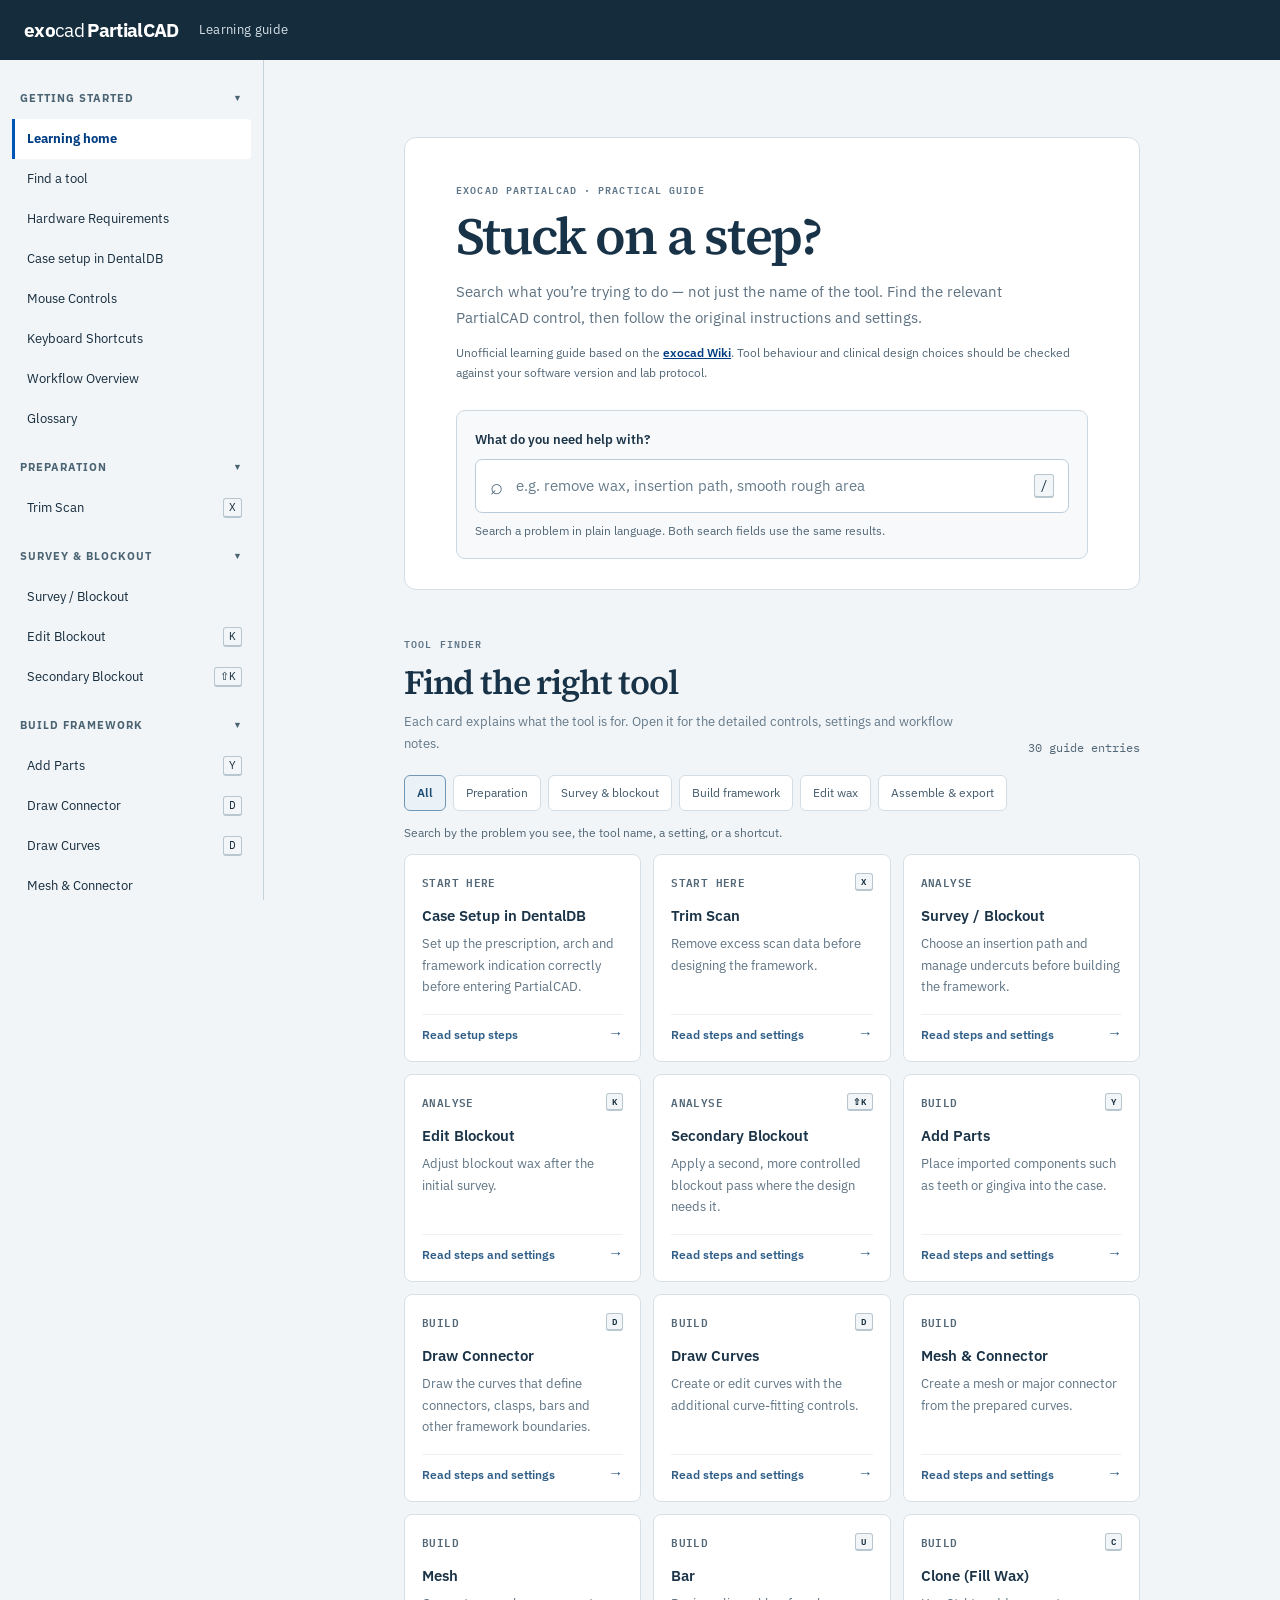
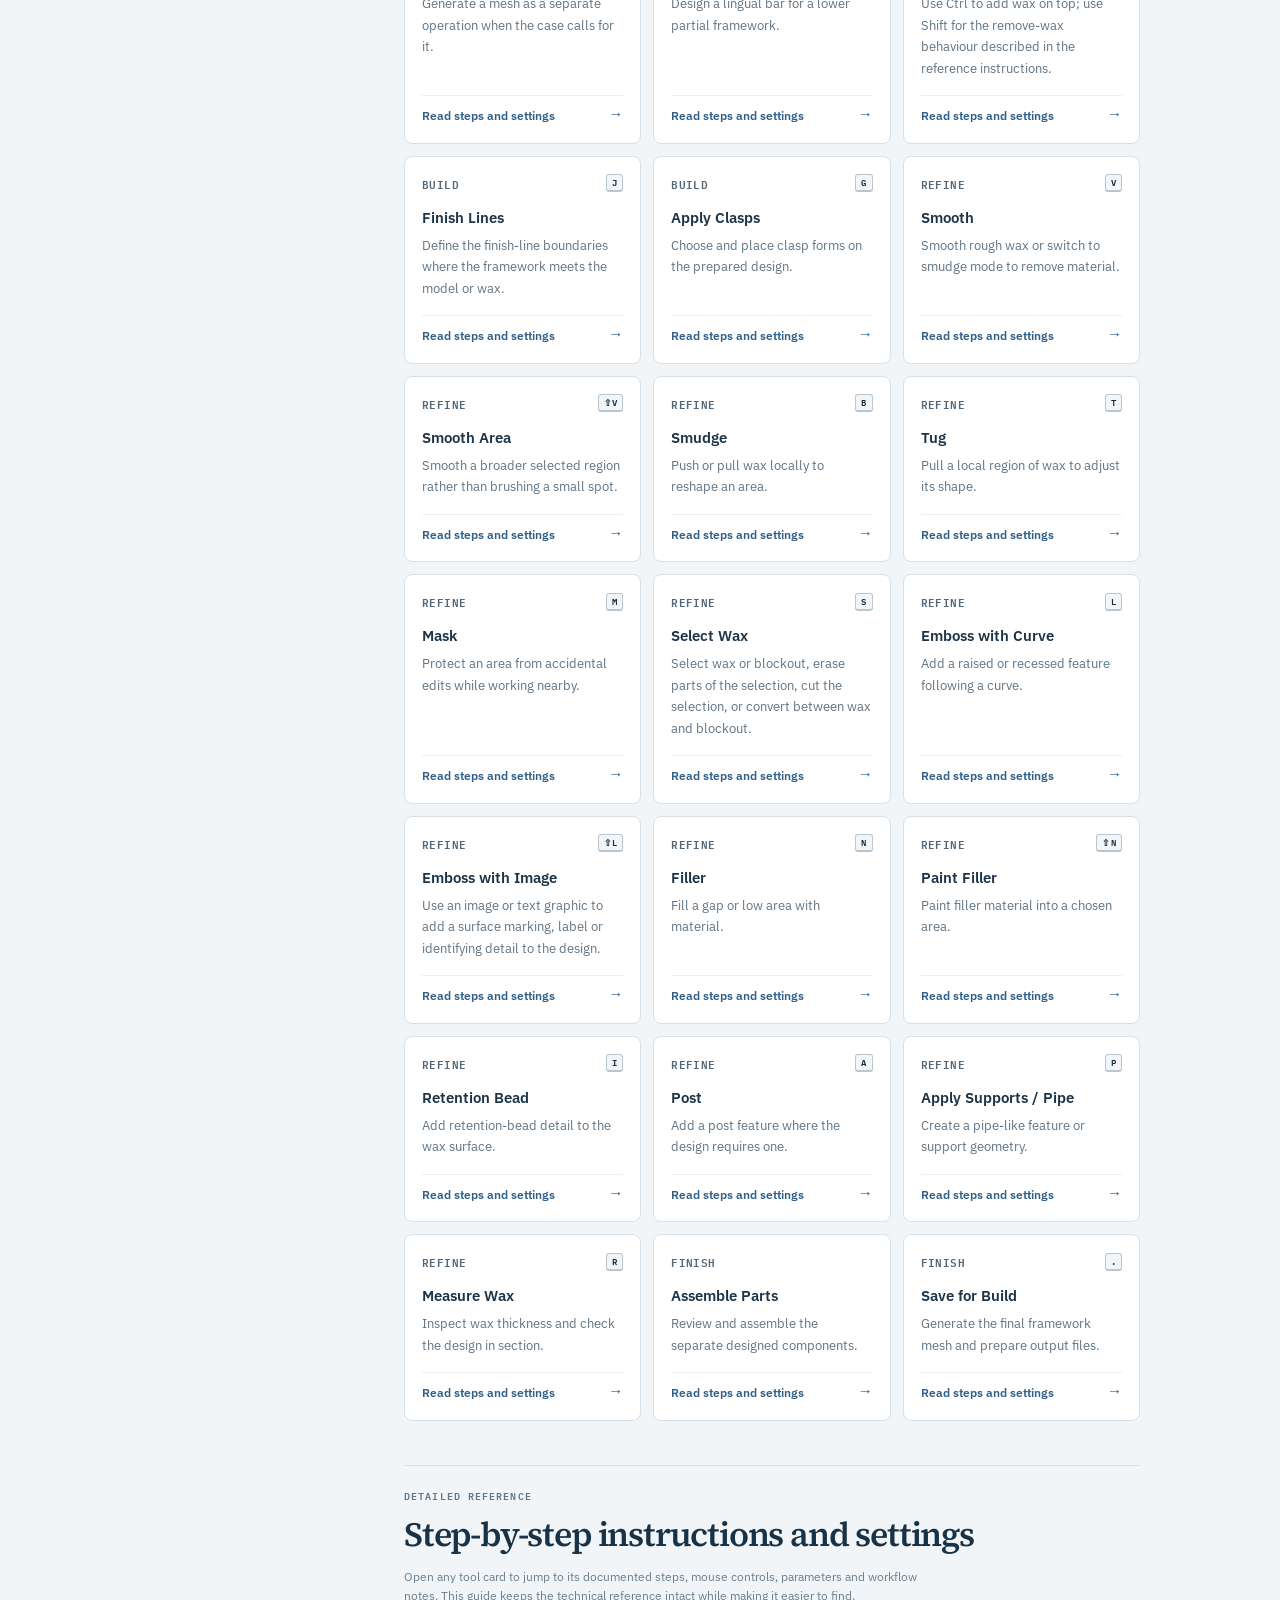
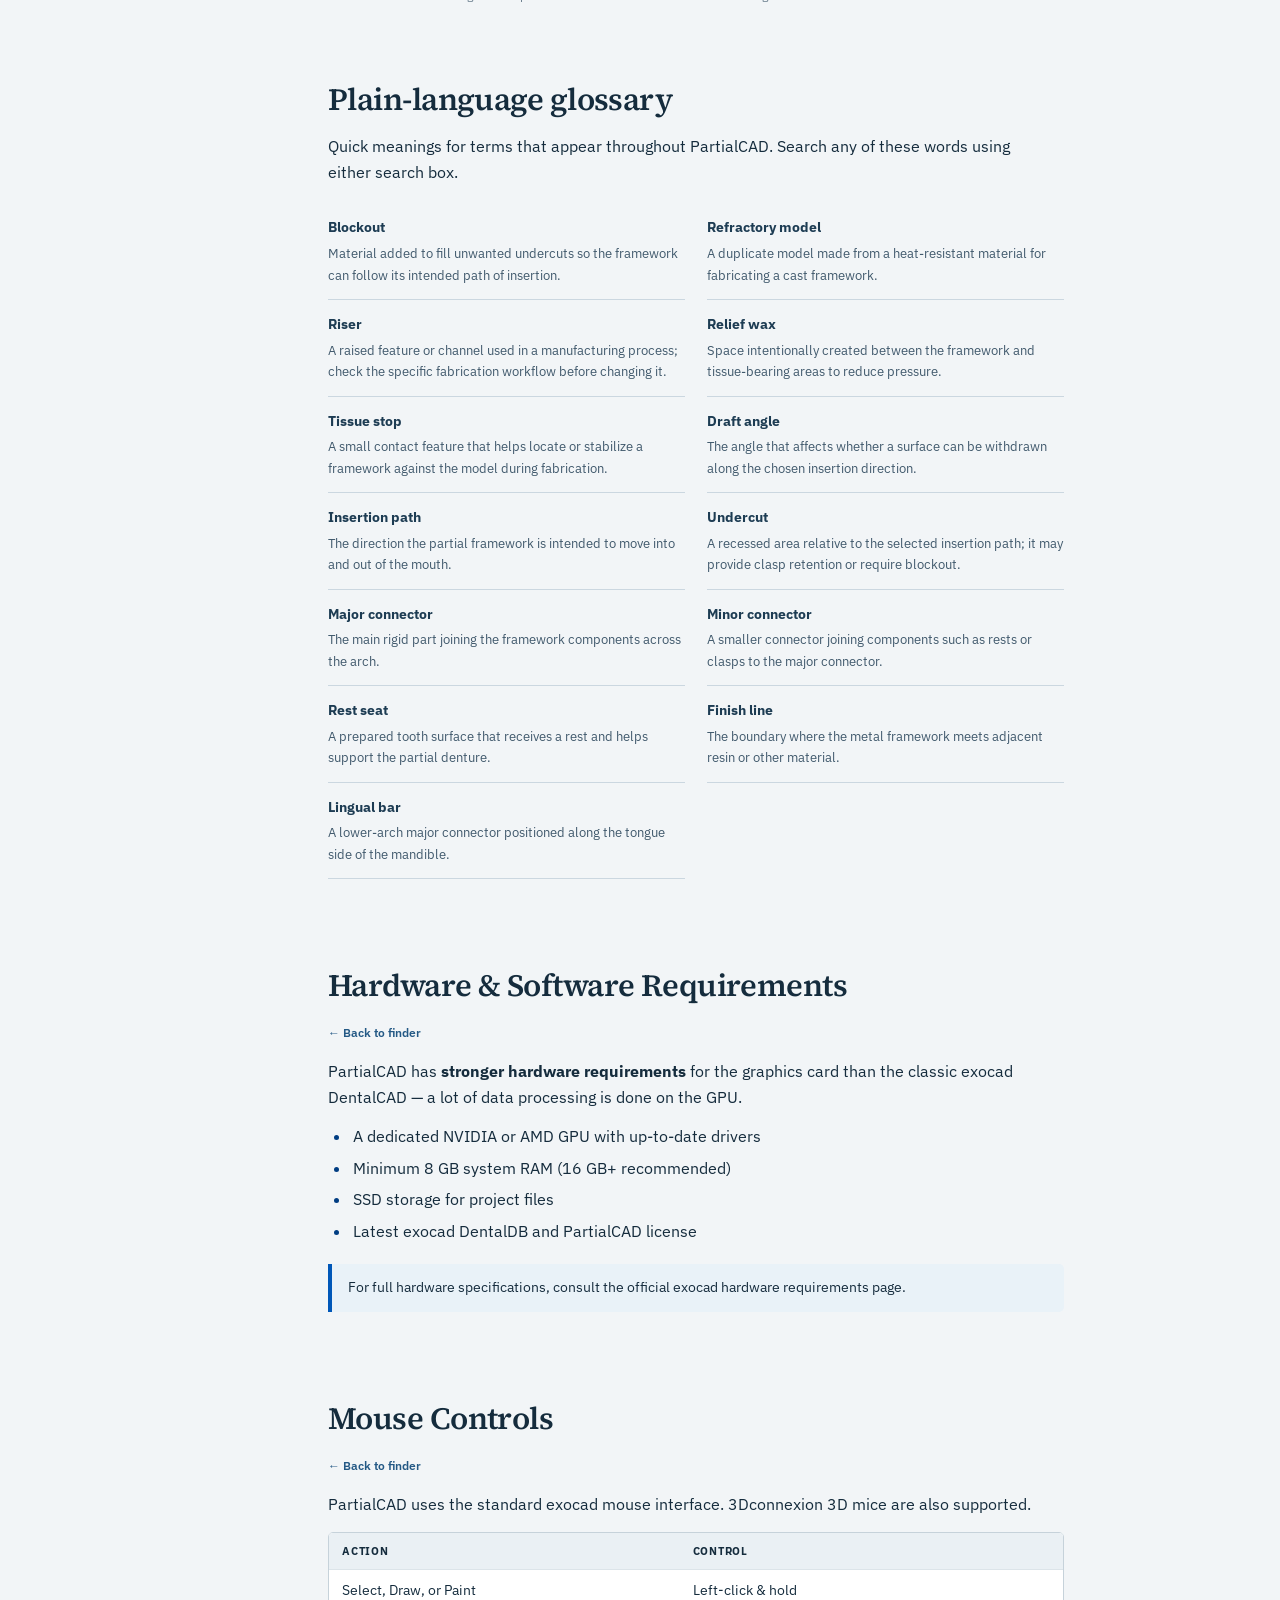
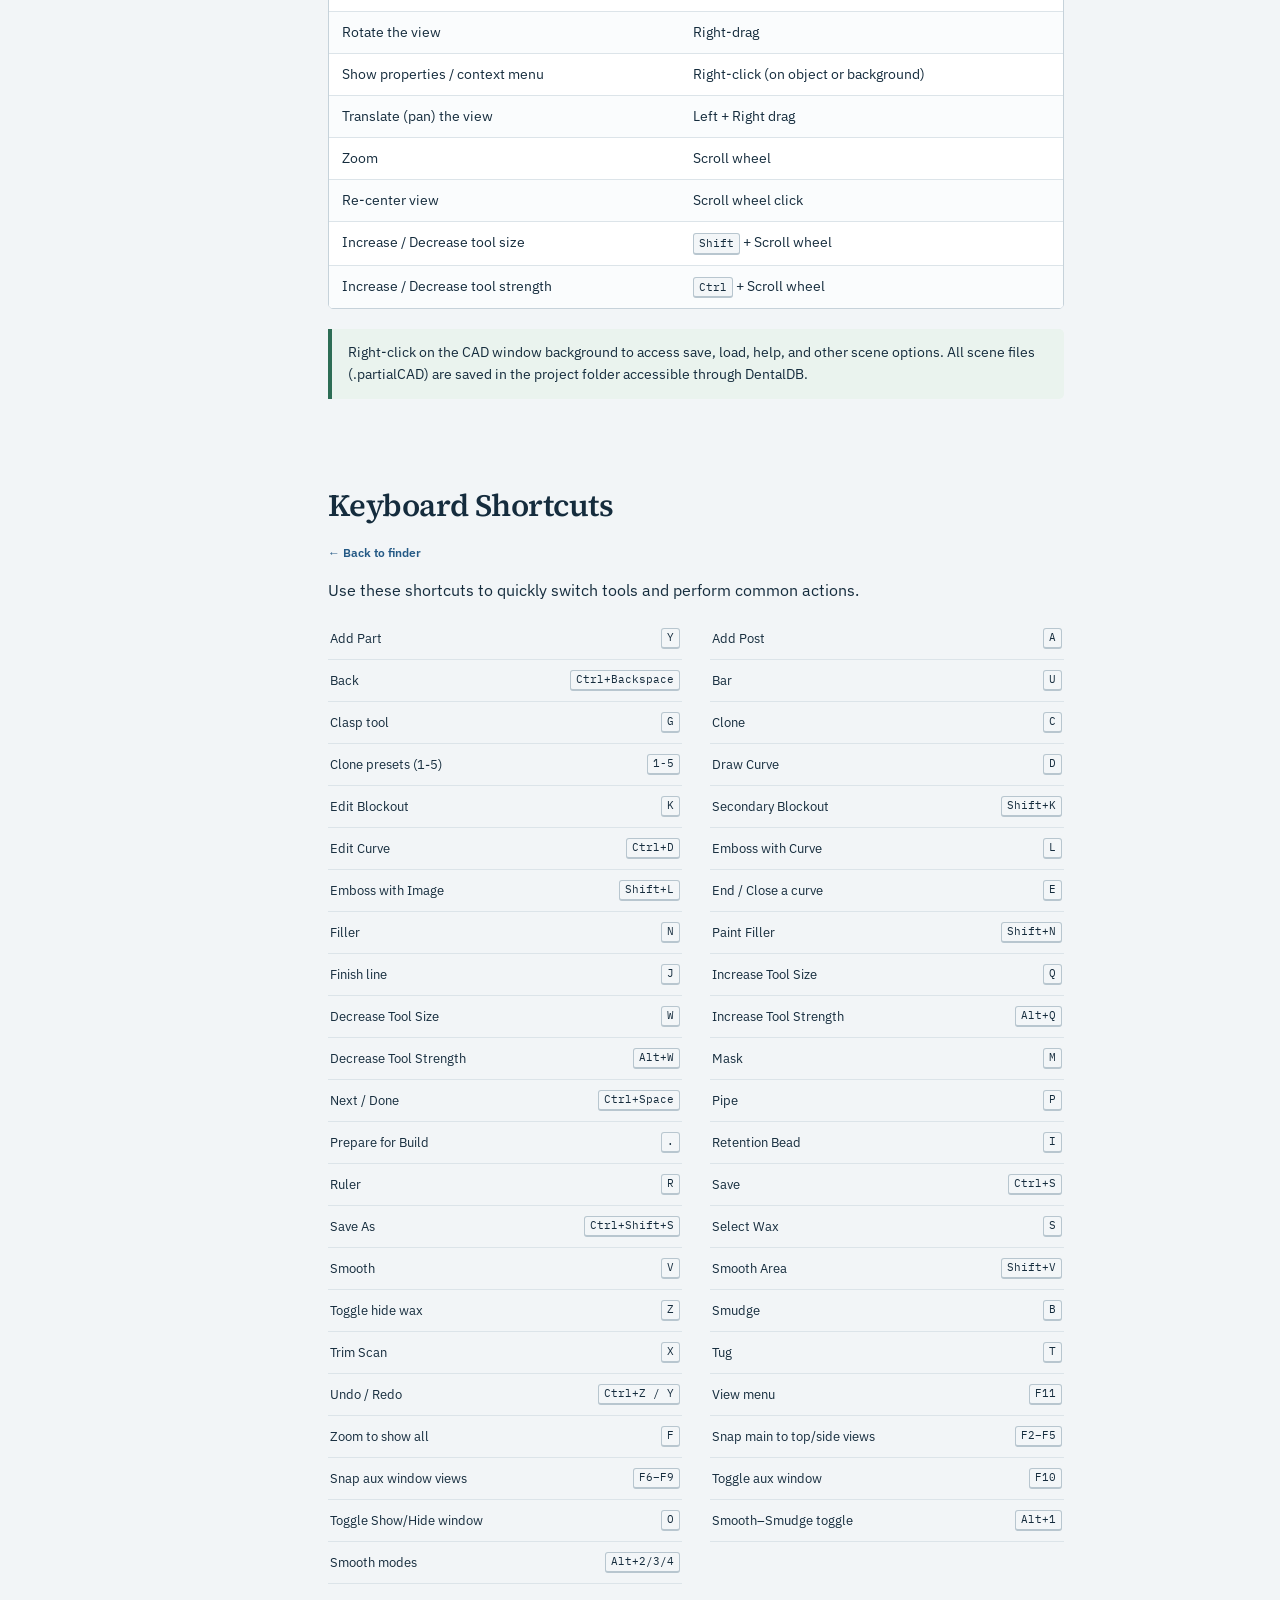
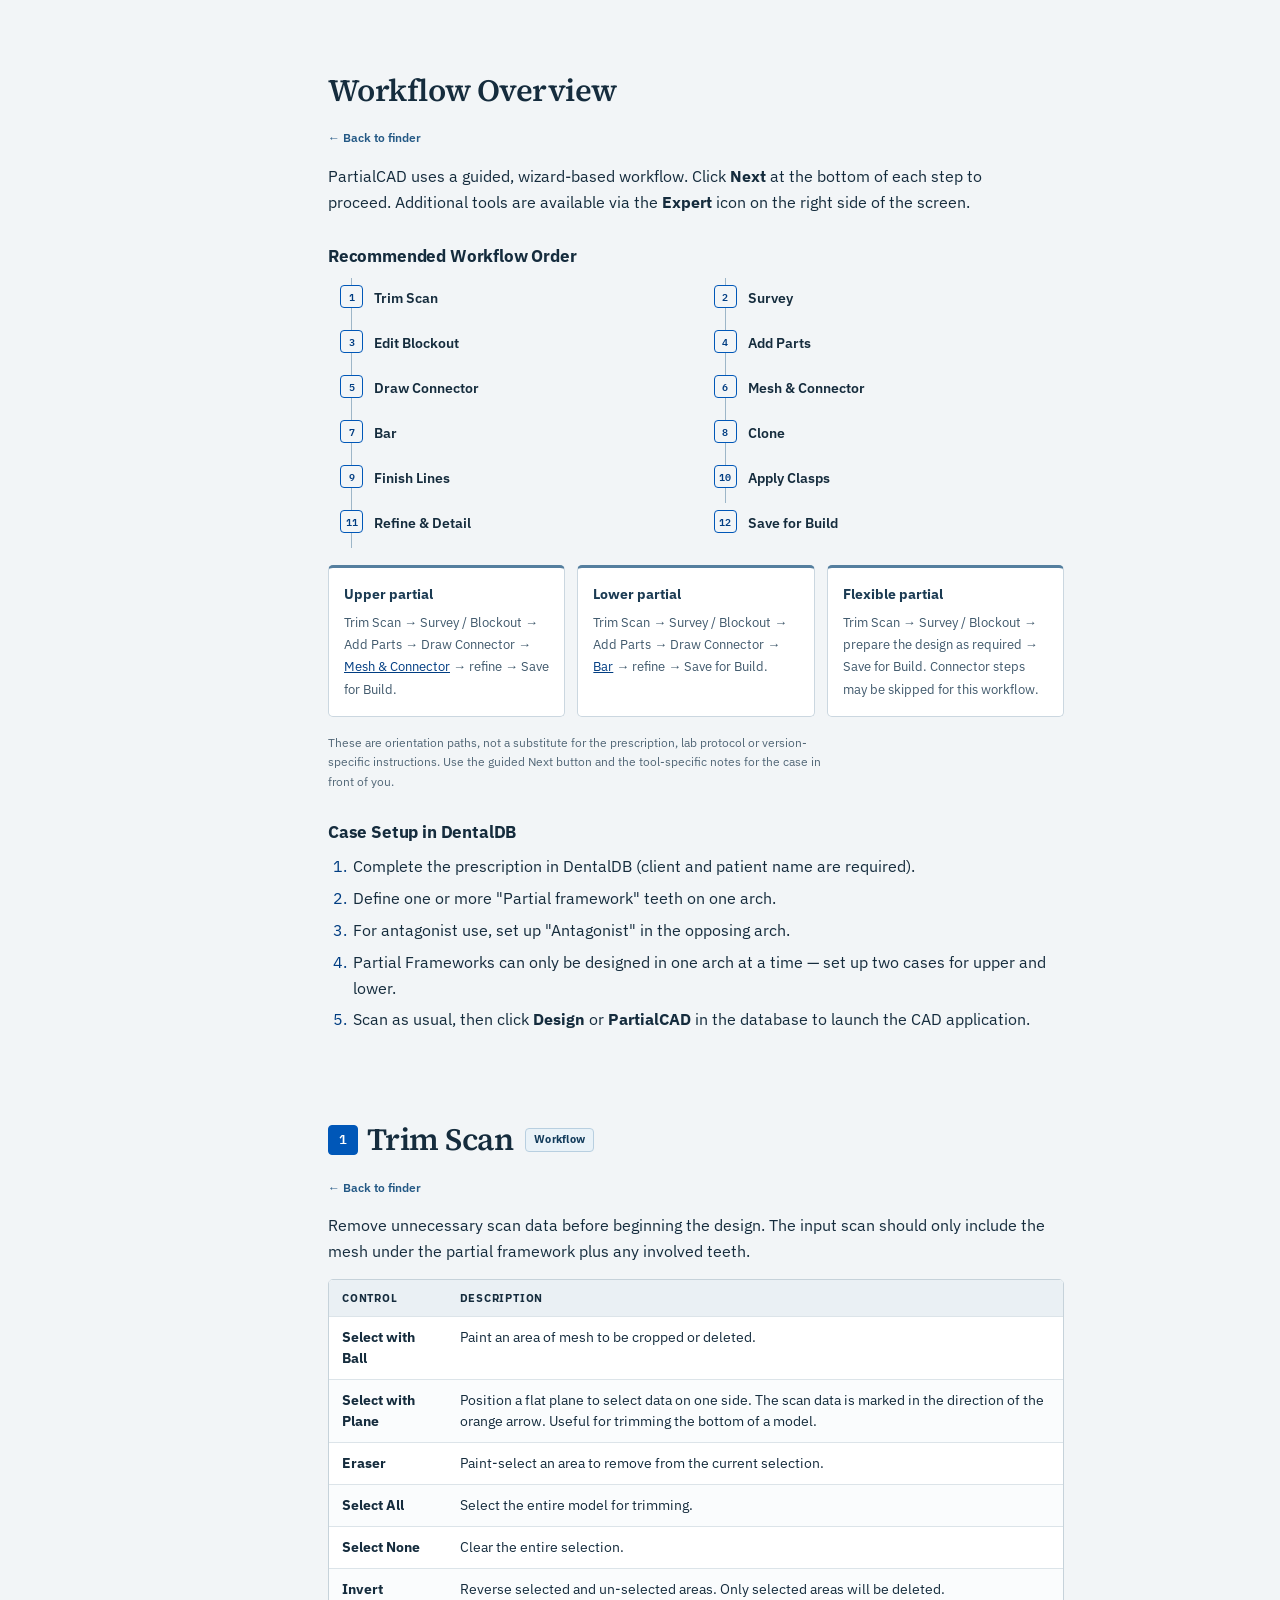
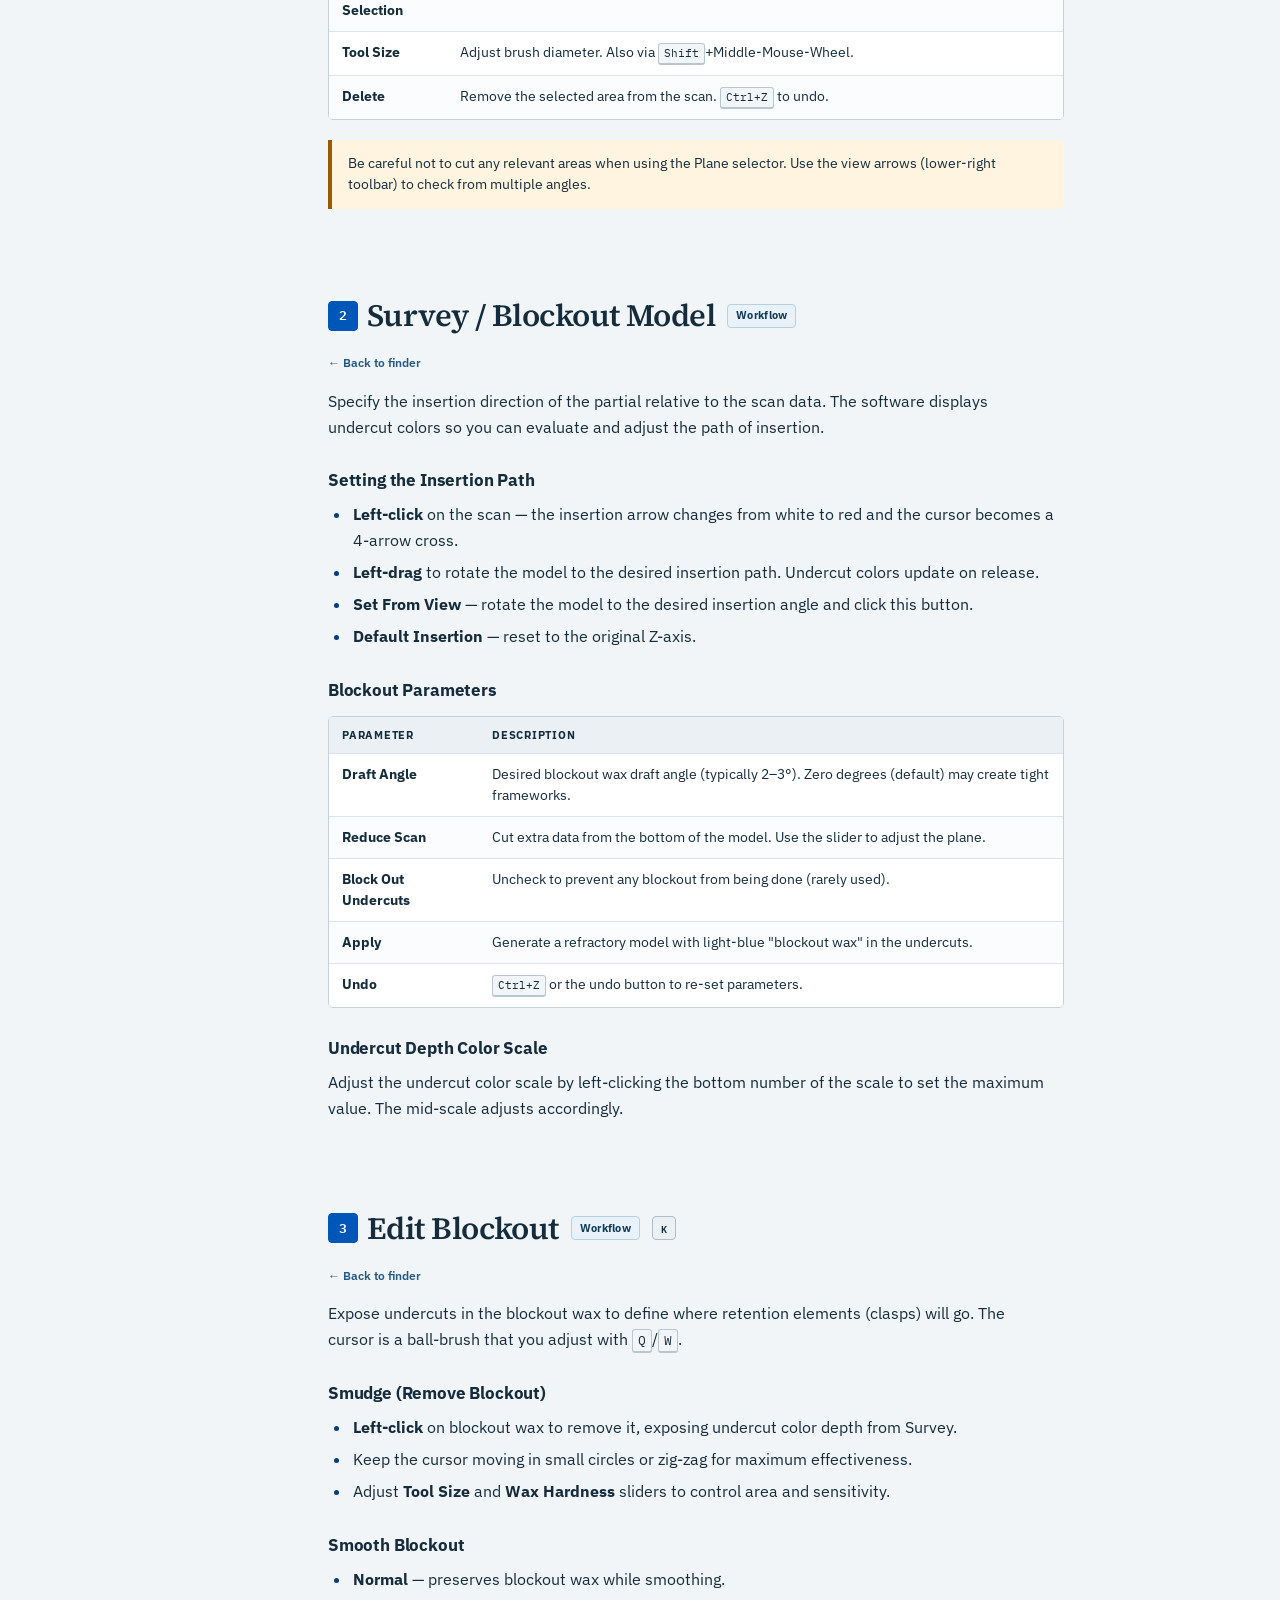
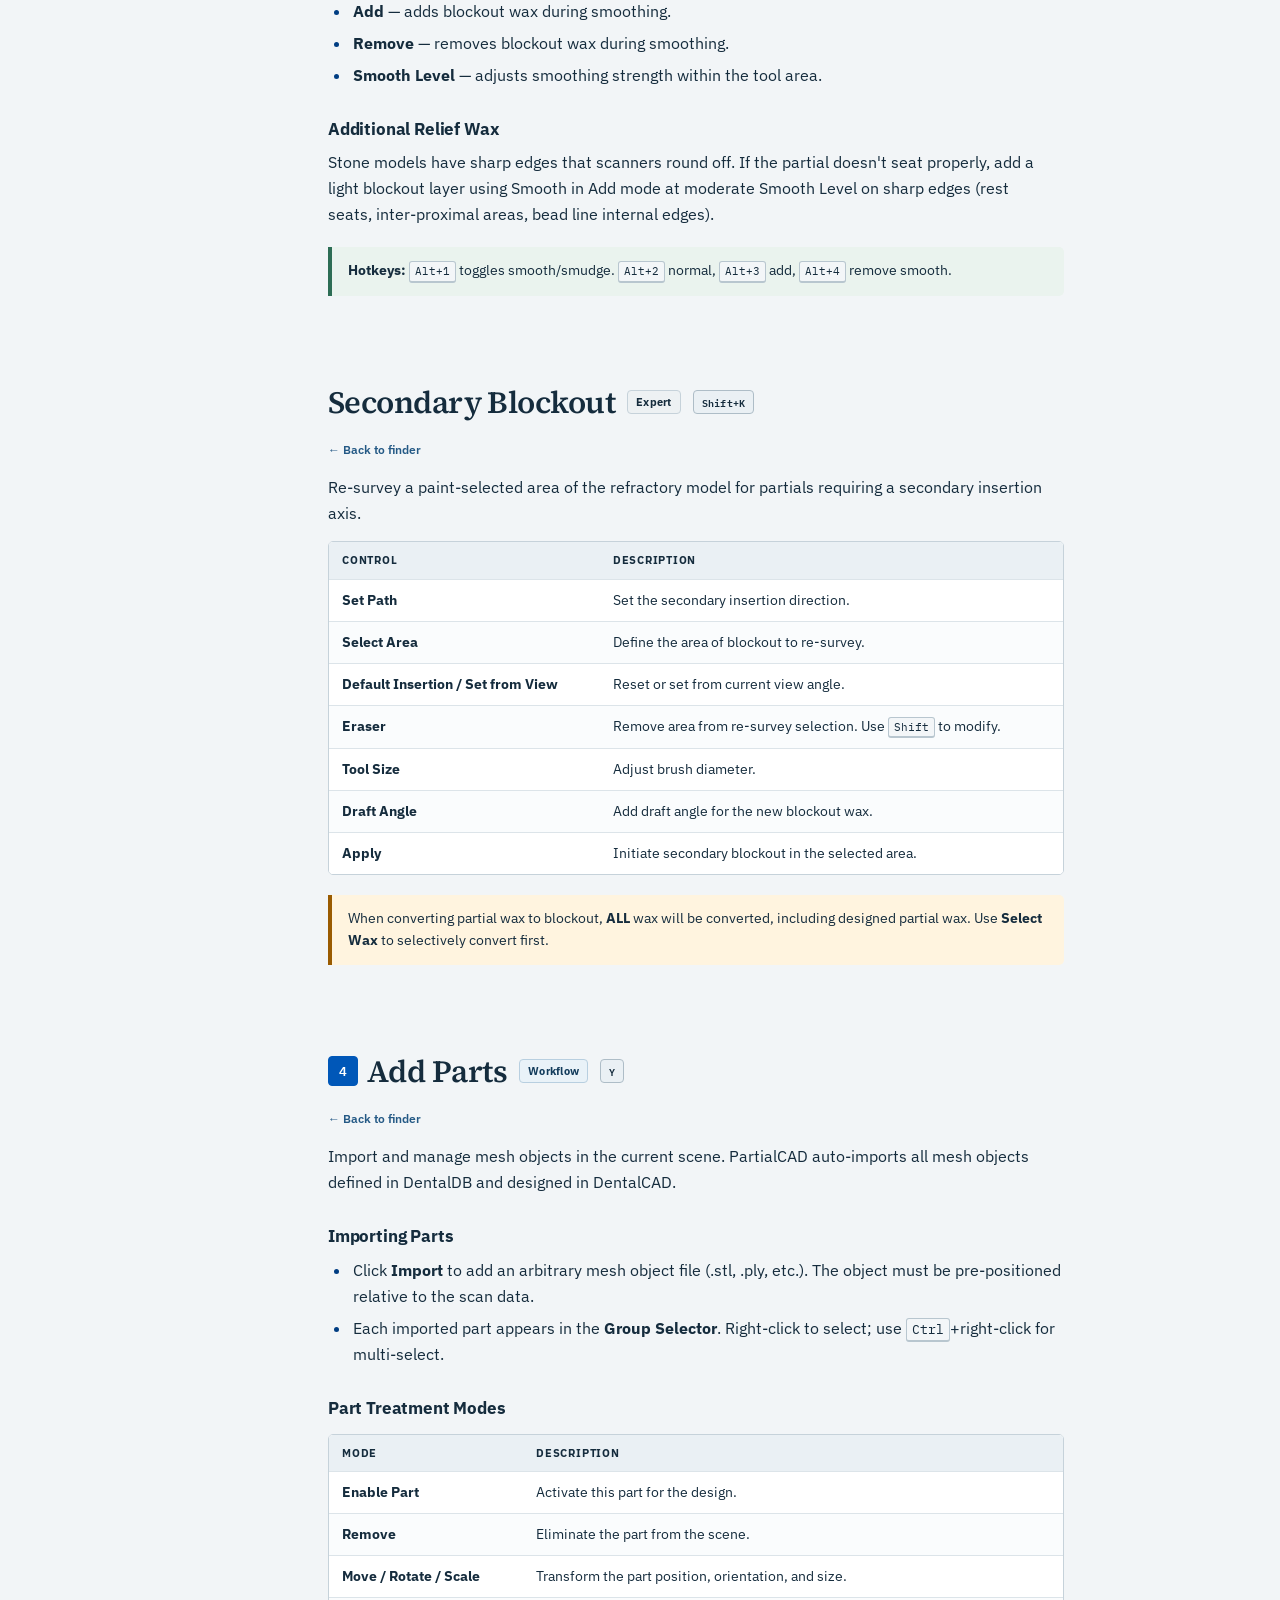
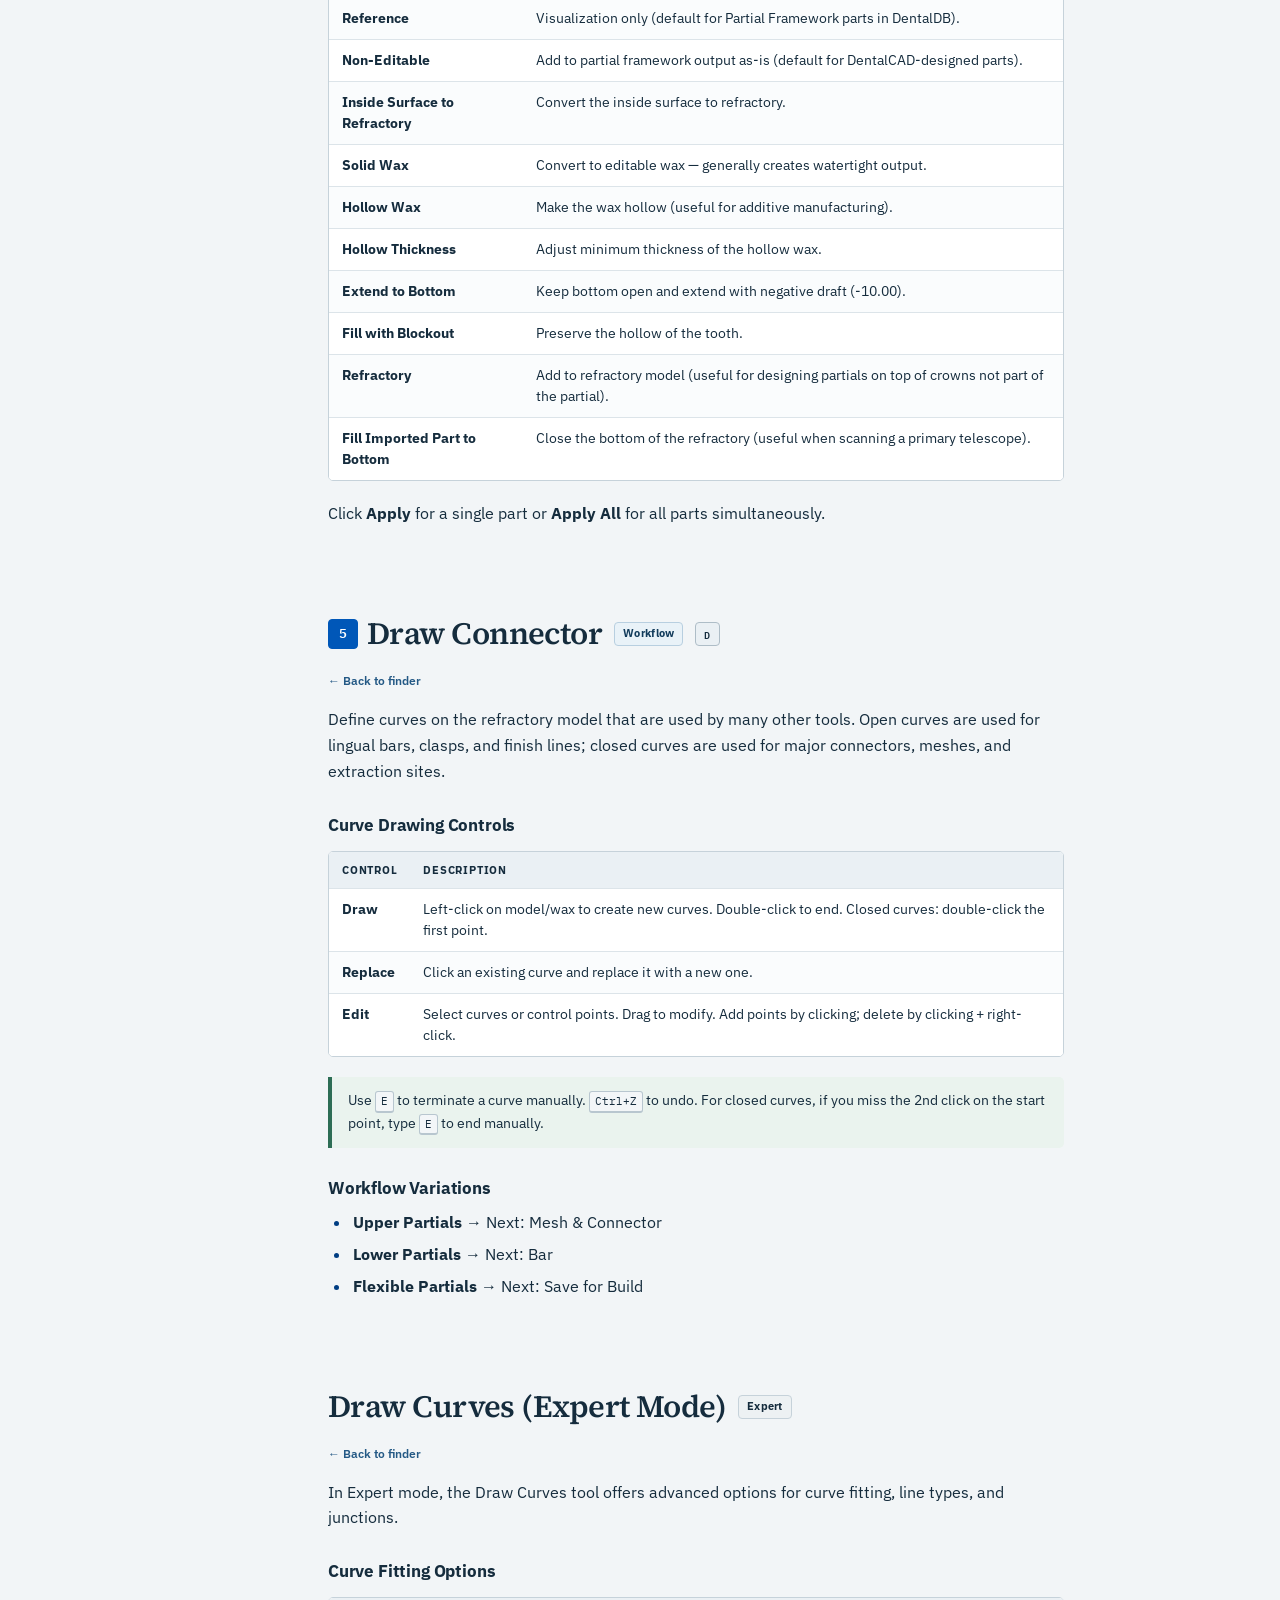
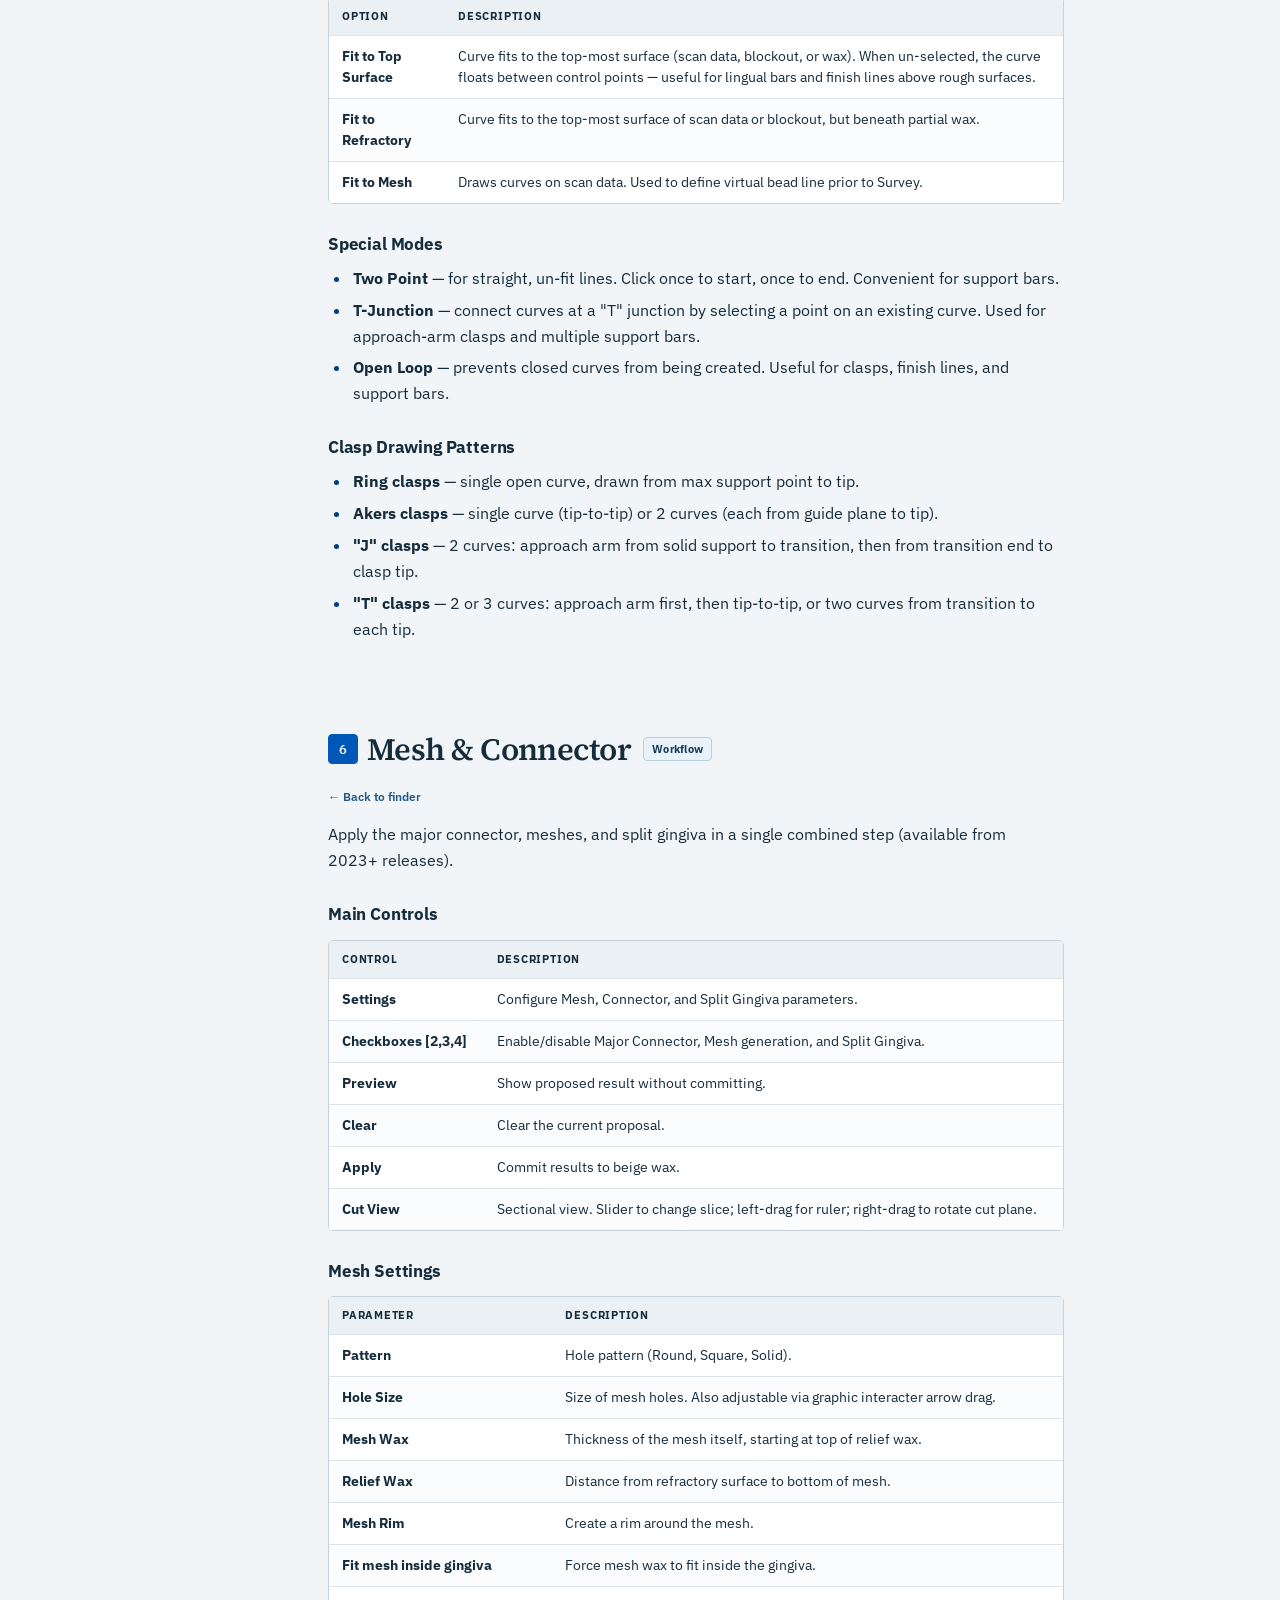
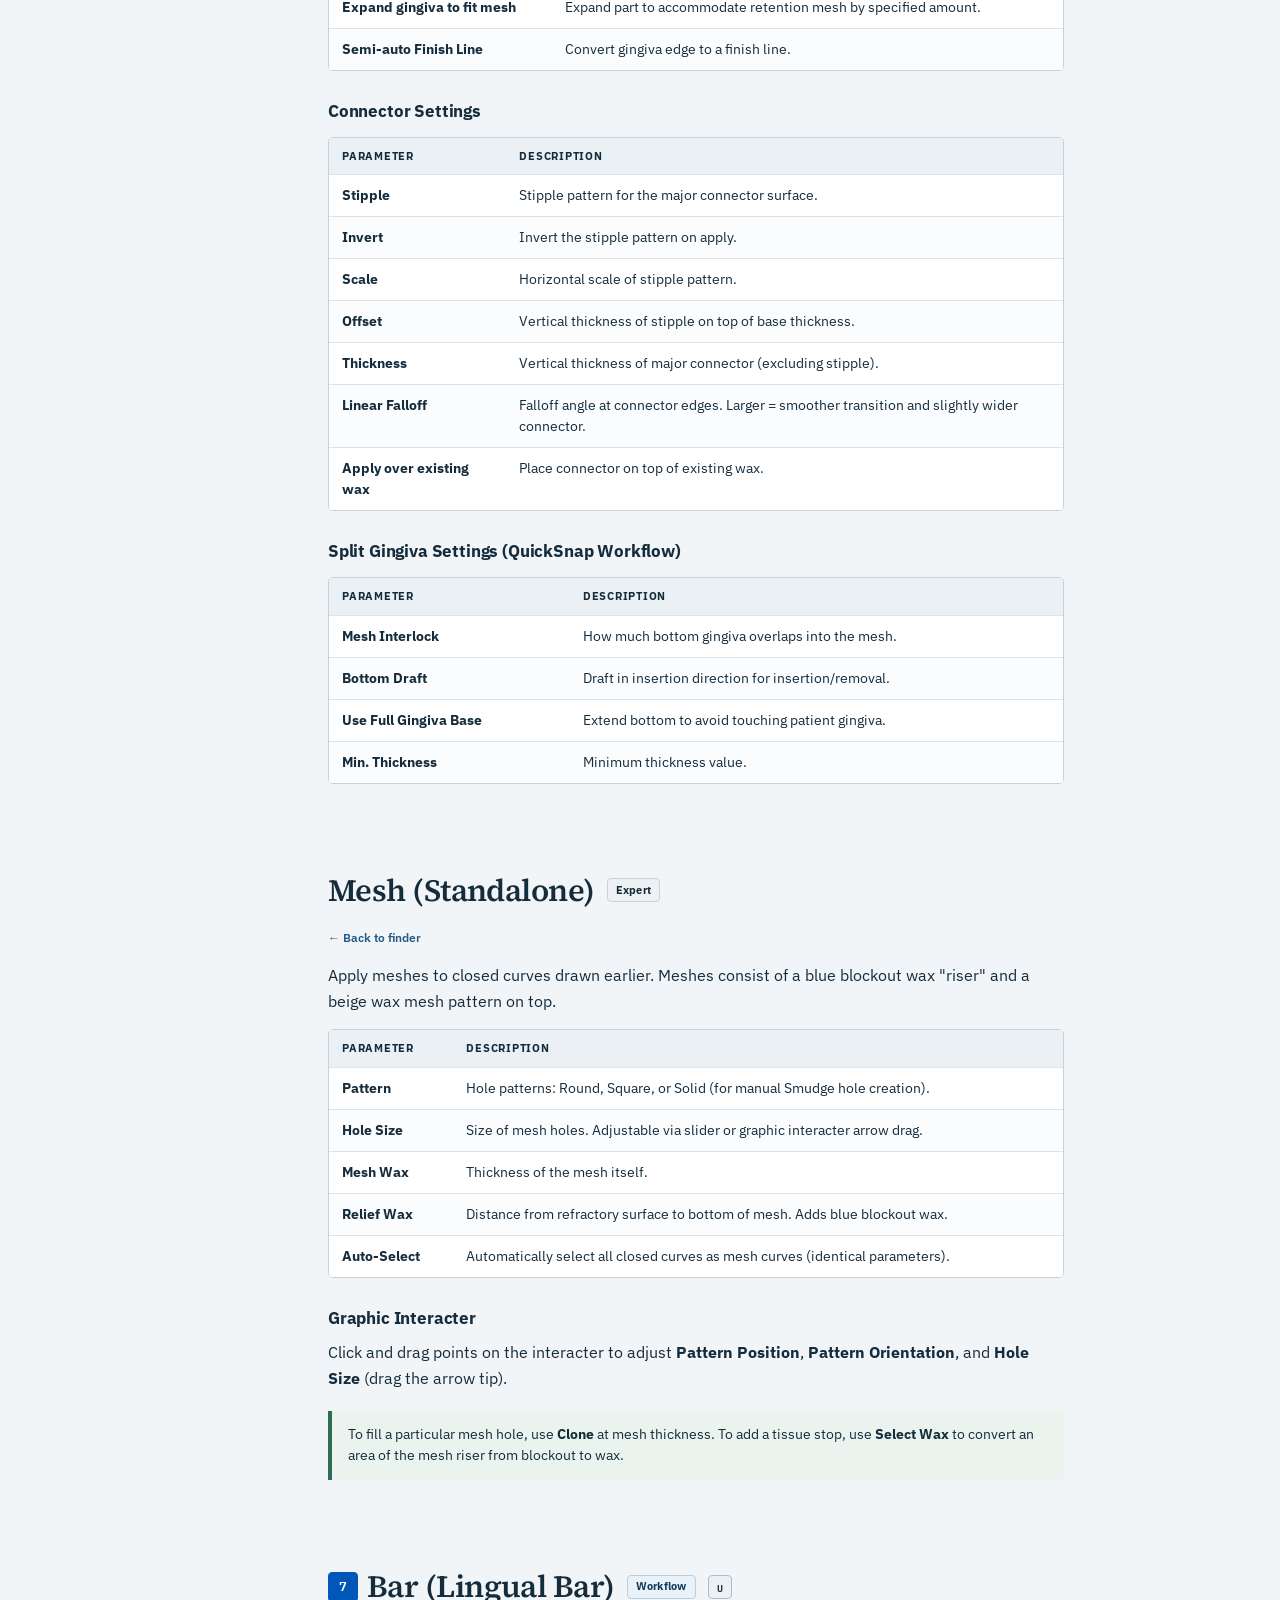
==== commit 032a712b: "Add save/export steps and guide credits" ====
--- a/partial-cad/index.html
+++ b/partial-cad/index.html
@@ -29,13 +29,6 @@
 
 <!-- SIDEBAR -->
 <nav class="sidebar" id="guide-nav" aria-label="PartialCAD guide navigation">
-  <div class="search-box">
-    <label class="visually-hidden" for="guide-search">Search tools, settings, and instructions</label>
-    <span class="search-icon" aria-hidden="true">⌕</span>
-    <input type="search" id="guide-search" class="search-input" placeholder="Search guide and tools…" autocomplete="off" aria-describedby="search-status">
-    <p class="search-status" id="search-status" role="status" aria-live="polite">Search across tool names, settings, and instructions.</p>
-  </div>
-
   <!-- Getting Started -->
   <div class="nav-section">
     <button class="nav-section-title" type="button" aria-expanded="true" aria-controls="nav-getting-started">Getting Started<span class="chevron" aria-hidden="true">&#9660;</span></button>
@@ -111,6 +104,12 @@
       <li><a href="#save-build">Save for Build <kbd>.</kbd></a></li>
     </ul>
   </div>
+  <div class="menu-credit">
+    <p class="credit-label">Designed and developed by</p>
+    <p><a href="https://muskankgupta.vercel.app/" target="_blank" rel="noopener noreferrer">Muskan K</a></p>
+    <p><a href="https://yugaldoddamani.pages.dev/" target="_blank" rel="noopener noreferrer">Yugal Doddamani</a></p>
+    <p class="credit-source">Source of knowledge: <a href="https://wiki.exocad.com/" target="_blank" rel="noopener noreferrer">exocad Wiki</a></p>
+  </div>
 </nav>
 
 <!-- MAIN CONTENT -->
@@ -123,23 +122,11 @@
       <h1 id="page-title">Stuck on a step?</h1>
       <p class="help-lede">Search what you’re trying to do — not just the name of the tool. Find the relevant PartialCAD control, then follow the original instructions and settings.</p>
       <p class="guide-disclaimer">Unofficial learning guide based on the <a href="https://wiki.exocad.com/" target="_blank" rel="noopener noreferrer">exocad Wiki</a>. Tool behaviour and clinical design choices should be checked against your software version and lab protocol.</p>
-      <p class="badge-legend"><strong>Workflow</strong> marks a guided step. <strong>Expert</strong> marks an additional control available from the Expert icon on the right side of the PartialCAD window; exact options can vary by version.</p>
     </div>
     <div class="quick-search-panel" id="tool-explorer">
       <label for="tool-search">What do you need help with?</label>
       <div class="quick-search-input"><span aria-hidden="true">⌕</span><input type="search" id="tool-search" placeholder="e.g. remove wax, insertion path, smooth rough area" autocomplete="off" aria-describedby="tool-search-status"><kbd>/</kbd></div>
       <p class="search-hint">Search a problem in plain language. Both search fields use the same results.</p>
-    </div>
-    <div class="task-shortcuts" aria-label="Common problems">
-      <p class="task-shortcuts-label">COMMON TASKS</p>
-      <div class="task-shortcut-list">
-        <button type="button" class="task-shortcut" data-query="cut off wax">Cut or remove wax</button>
-        <button type="button" class="task-shortcut" data-query="add wax">Add wax</button>
-        <button type="button" class="task-shortcut" data-query="insertion path">Set insertion path</button>
-        <button type="button" class="task-shortcut" data-query="rough surface smooth">Smooth rough wax</button>
-        <button type="button" class="task-shortcut" data-query="draw connector">Draw a connector</button>
-        <button type="button" class="task-shortcut" data-query="export build">Prepare final output</button>
-      </div>
     </div>
   </section>
 
@@ -342,7 +329,7 @@
     <p>Review and assemble the separate designed components.</p>
     <span class="tool-card-action">Read steps and settings <span aria-hidden="true">→</span></span>
   </a>
-<a class="tool-card" data-stage="finish" data-search="save for build export build output mesh final framework save file" href="#save-build">
+<a class="tool-card" data-stage="finish" data-search="save for build export build output mesh final framework save file save as project partialcad partial cad project file right click stl export stl file save as stl" href="#save-build">
     <span class="tool-card-meta">FINISH<kbd>.</kbd></span>
     <b>Save for Build</b>
     <p>Generate the final framework mesh and prepare output files.</p>
@@ -1041,7 +1028,7 @@
   <!-- EMBOSS WITH IMAGE -->
   <section class="tool-section" id="emboss-image">
     <h2>Emboss with Image/Text <span class="badge badge-expert">Expert</span> <span class="badge badge-hotkey">Shift+L</span></h2><a class="back-to-finder" href="#tool-explorer">← Back to finder</a>
-    <p>Place logos, labels, or custom stipple patterns on large areas of mesh.</p>
+    <p>Place an image, logo, label, or text on the surface. Use it for markings or texture patterns, including circular text where your version’s text controls support it. Check the preview and placement before applying.</p>
     <h3>Modes</h3>
     <ul>
       <li><strong>Select Image</strong> — choose an image file. Repeated in X/Y if the area is larger. Left-click to place.</li>
@@ -1217,6 +1204,30 @@
   <section class="tool-section" id="save-build">
     <h2><span class="step-badge">12</span> Save for Build <span class="badge badge-workflow">Workflow</span> <span class="badge badge-hotkey">.</span></h2><a class="back-to-finder" href="#tool-explorer">← Back to finder</a>
     <p>Prepare the design for final output. The process may take a couple of minutes.</p>
+    <div class="save-guide" aria-label="How to save your project and export an STL">
+      <h3>Save the project or export an STL?</h3>
+      <div class="save-guide-grid">
+        <article>
+          <p class="save-guide-label">Editable project</p>
+          <ol>
+            <li>Right-click an empty area of the PartialCAD workspace.</li>
+            <li>Choose <strong>Save As</strong>.</li>
+            <li>Save the project with the <code>.PartialCAD</code> extension.</li>
+          </ol>
+          <p class="save-guide-note">Use this to keep a project you can reopen and continue editing.</p>
+        </article>
+        <article>
+          <p class="save-guide-label">STL for output</p>
+          <ol>
+            <li>Finish <strong>Apply Build</strong> and wait for the final build to appear.</li>
+            <li>Right-click the finished build/mesh.</li>
+            <li>Choose <strong>Save as STL file</strong> and select the destination.</li>
+          </ol>
+          <p class="save-guide-note">An STL is the exported mesh, not the editable PartialCAD project.</p>
+        </article>
+      </div>
+      <p class="save-guide-caution">Menu wording can vary between exocad versions. Check the options in your installed version before relying on a version-specific label.</p>
+    </div>
     <h3>Main Controls</h3>
     <section class="table-wrap" tabindex="0" aria-label="Scrollable table 1: Save for Build"><table class="param-table">
       <thead><tr><th>Control</th><th>Description</th></tr></thead>
@@ -1269,9 +1280,25 @@
       <li><strong>Save Relief with Scene</strong> — persist relief to blockout on save.</li>
     </ul>
     <div class="callout callout-info">
-      <span><strong>Congratulations!</strong> Once the build is complete, the resulting partial framework mesh is displayed over a transparent model so you can inspect the underside. Output files are saved to the project directory.</span>
-    </div>
-  </section>
+      <span>When the build finishes, inspect the framework mesh over the transparent model, including its underside. The generated output is also placed in the project directory; use the right-click export steps above when you need a separate STL file.</span>
+    </div>
+  </section>
+
+  <footer class="site-footer">
+    <div class="footer-main">
+      <p class="footer-kicker">PartialCAD learning guide</p>
+      <p class="footer-note">A practical reference for learning the tools and workflow. Confirm tool behaviour in your installed version and follow your lab’s prescription and protocol.</p>
+    </div>
+    <div class="footer-credit-group">
+      <p class="footer-label">Designed and developed by</p>
+      <p><a href="https://muskankgupta.vercel.app/" target="_blank" rel="noopener noreferrer">Muskan K</a></p>
+      <p><a href="https://yugaldoddamani.pages.dev/" target="_blank" rel="noopener noreferrer">Yugal Doddamani</a></p>
+    </div>
+    <div class="footer-credit-group">
+      <p class="footer-label">Source of knowledge</p>
+      <p><a href="https://wiki.exocad.com/" target="_blank" rel="noopener noreferrer">exocad Wiki</a></p>
+    </div>
+  </footer>
 
 </main>
 
--- a/partial-cad/styles.css
+++ b/partial-cad/styles.css
@@ -1148,3 +1148,11 @@
 .glossary-search-list strong{display:block;color:#1d3c53;font-size:13px}
 .glossary-search-list span{display:block;margin-top:4px;color:#40596c;font-size:12px;line-height:1.55}
 @media(max-width:700px){.workflow-branches,.glossary-search-list{grid-template-columns:1fr}}
+
+/* Keep the guide's editorial serif heading voice while using sans-serif for controls. */
+.help-home h1,.tool-library-heading h2,.reference-intro h2{font-family:var(--font-display);letter-spacing:-.035em;font-weight:600}
+:root{--finder-ink:#183247;--finder-muted:#526777;--finder-border:#cbd7e0;--finder-soft:#f5f8fa;--finder-link:#245985}
+.help-home h1,.tool-library-heading h2,.reference-intro h2,.wax-rescue-heading h3{color:var(--finder-ink)}
+.search-hint,.explorer-status,.tool-count,.tool-card-meta,.guide-disclaimer,.badge-legend,.workflow-note{color:var(--finder-muted)}
+.wax-rescue,.glossary-search-results{border-color:var(--finder-border);background:var(--finder-soft)}
+.back-to-finder{color:var(--finder-link)}
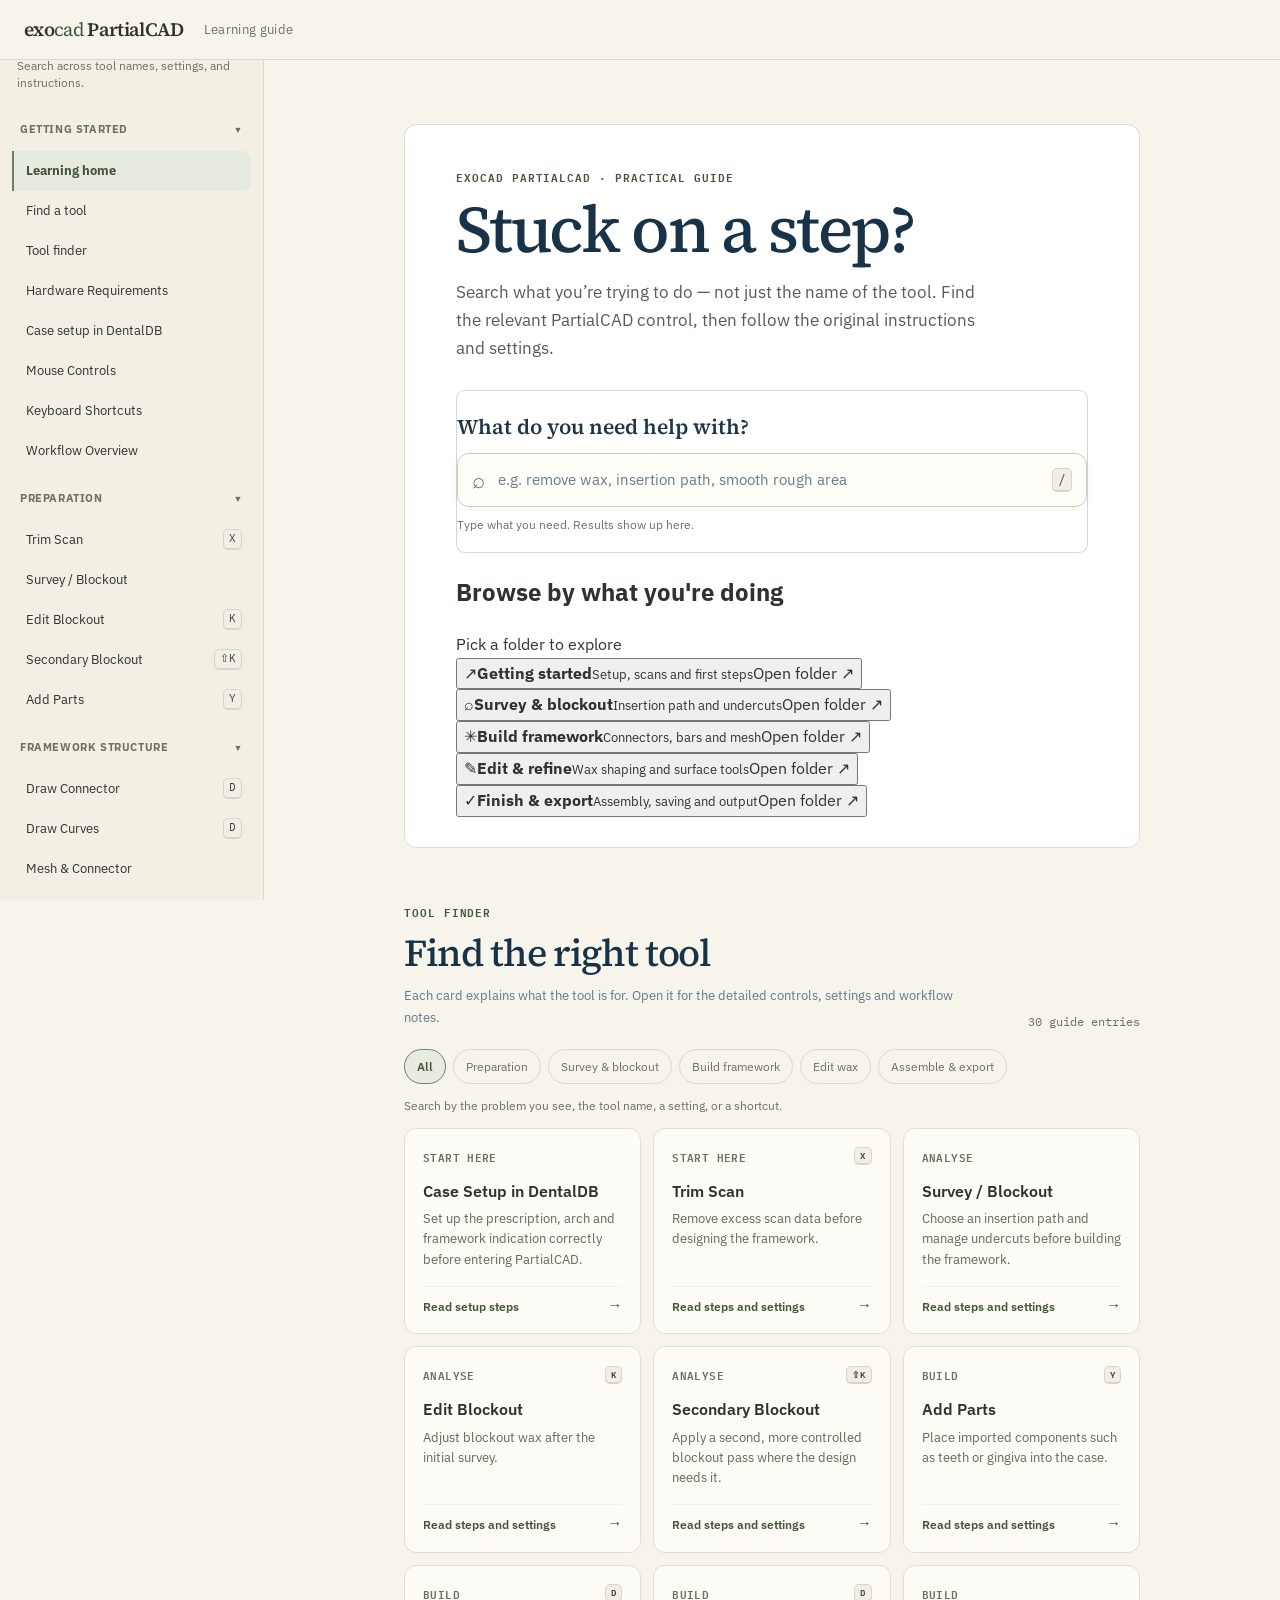
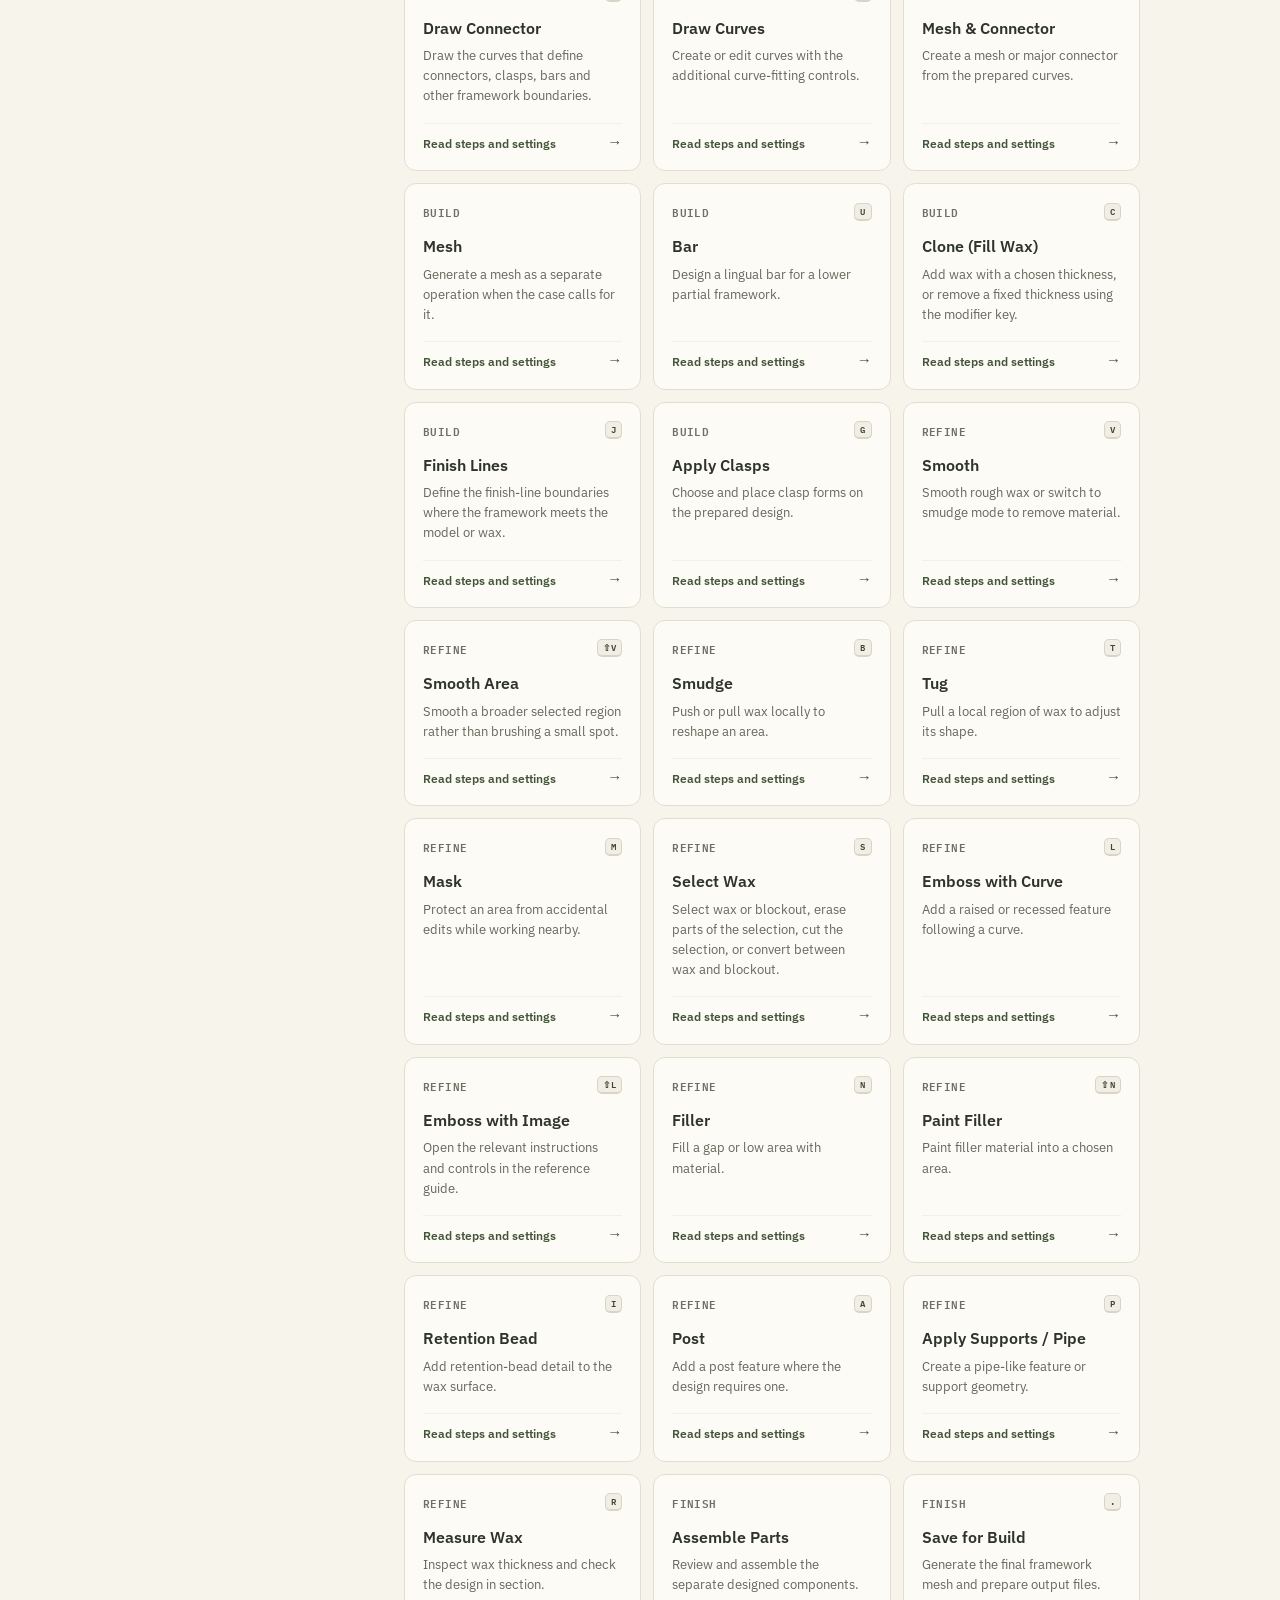
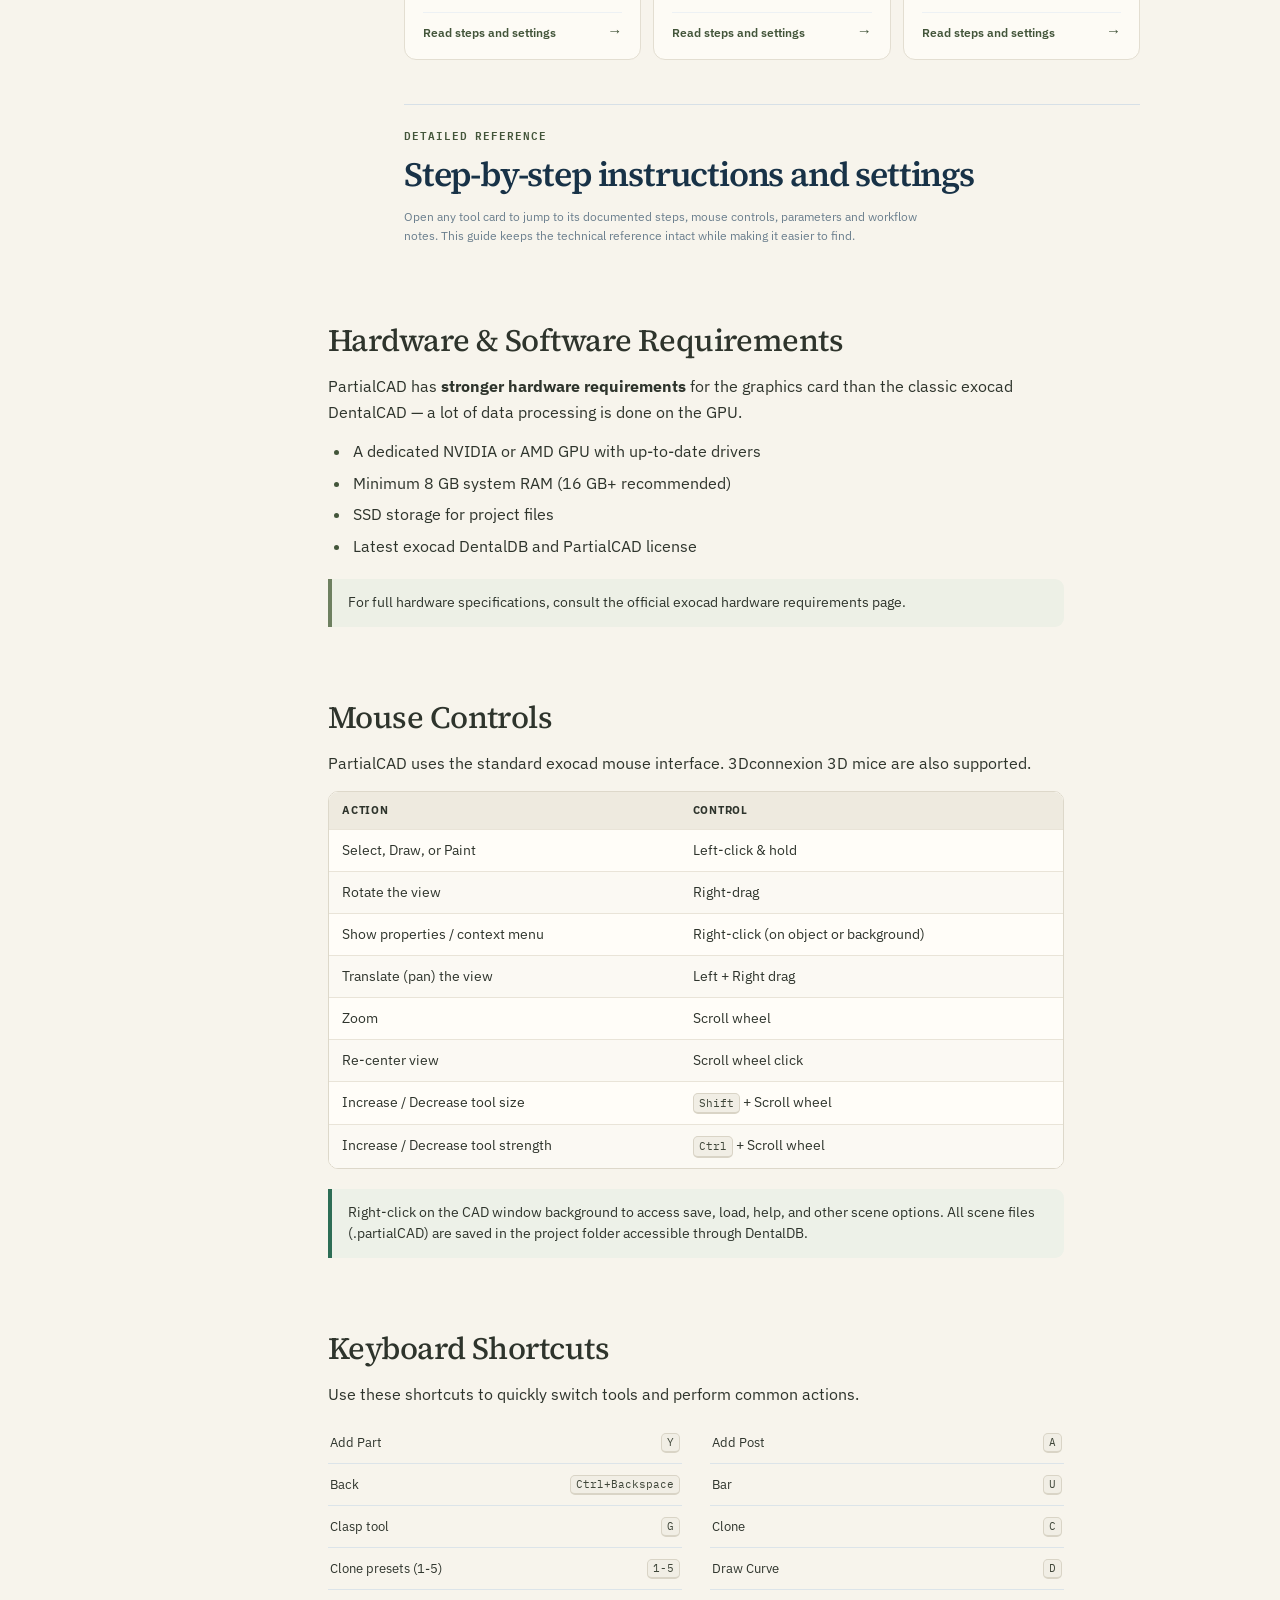
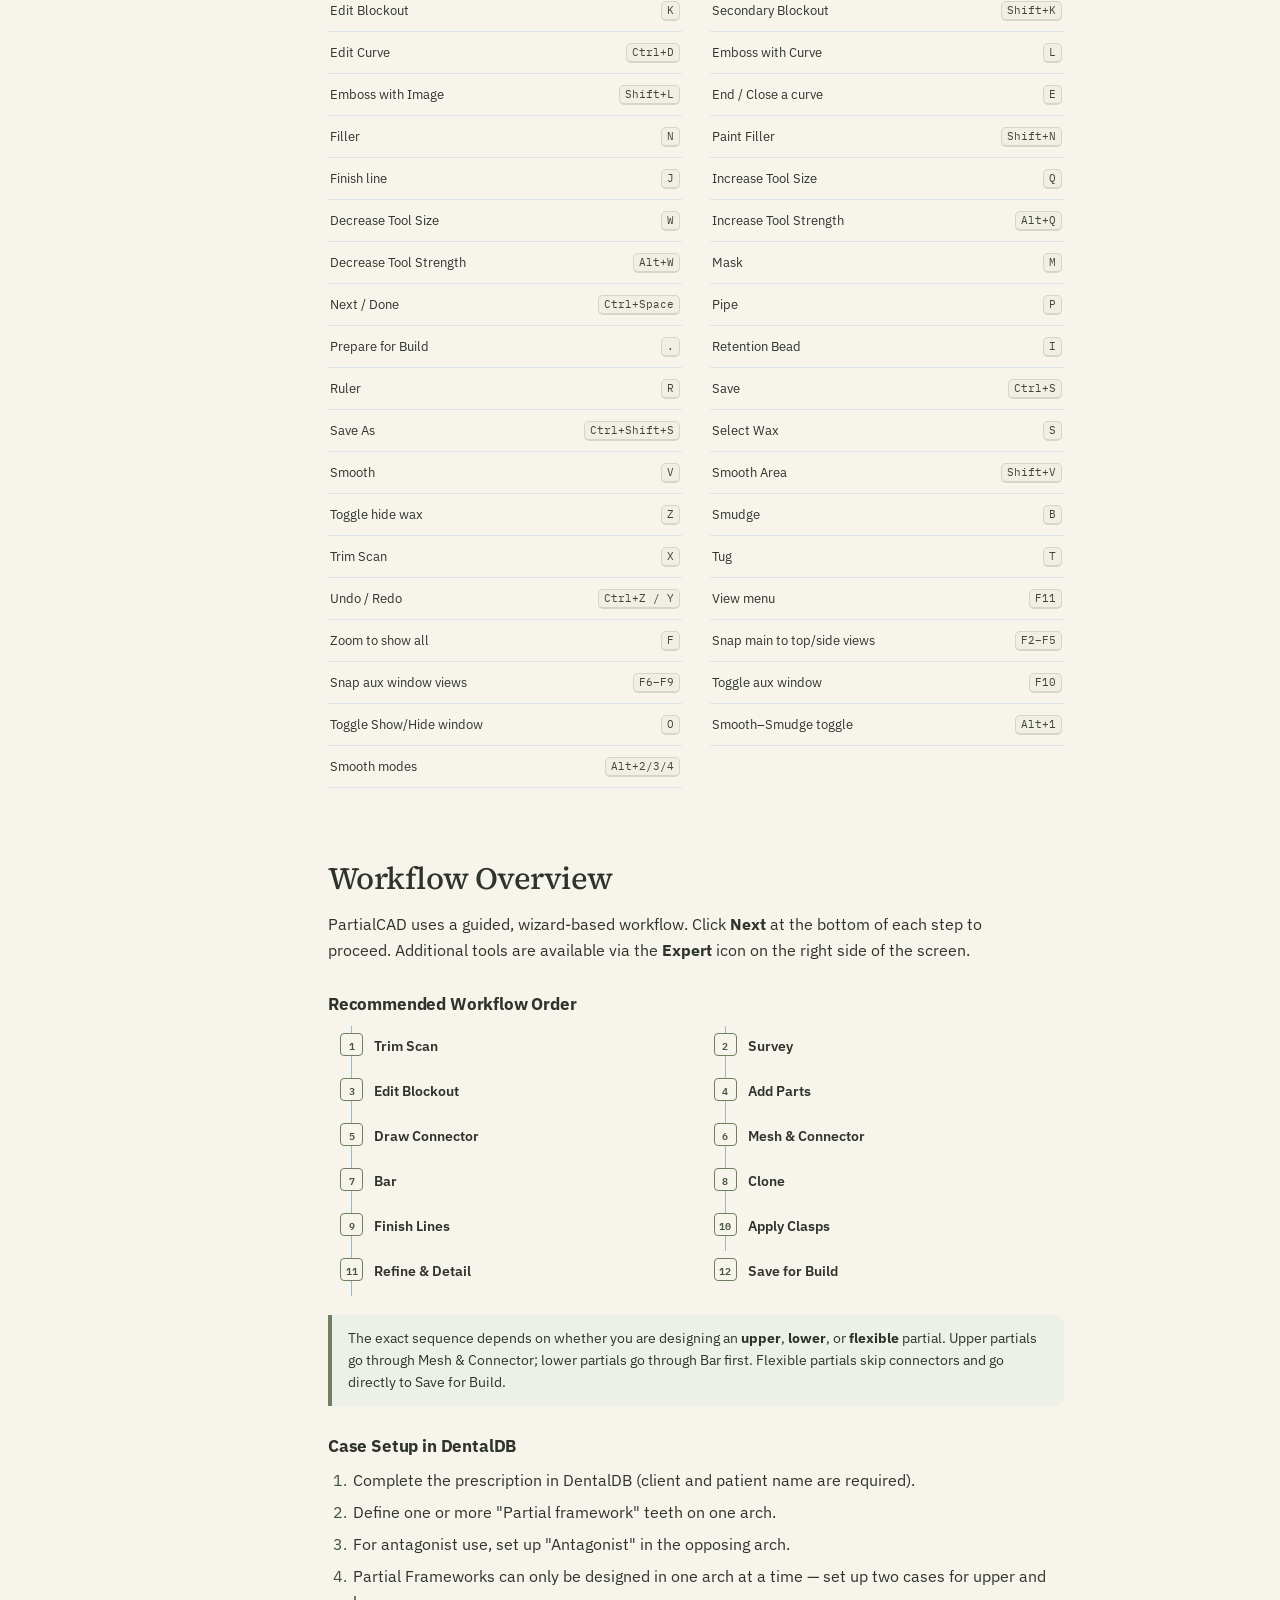
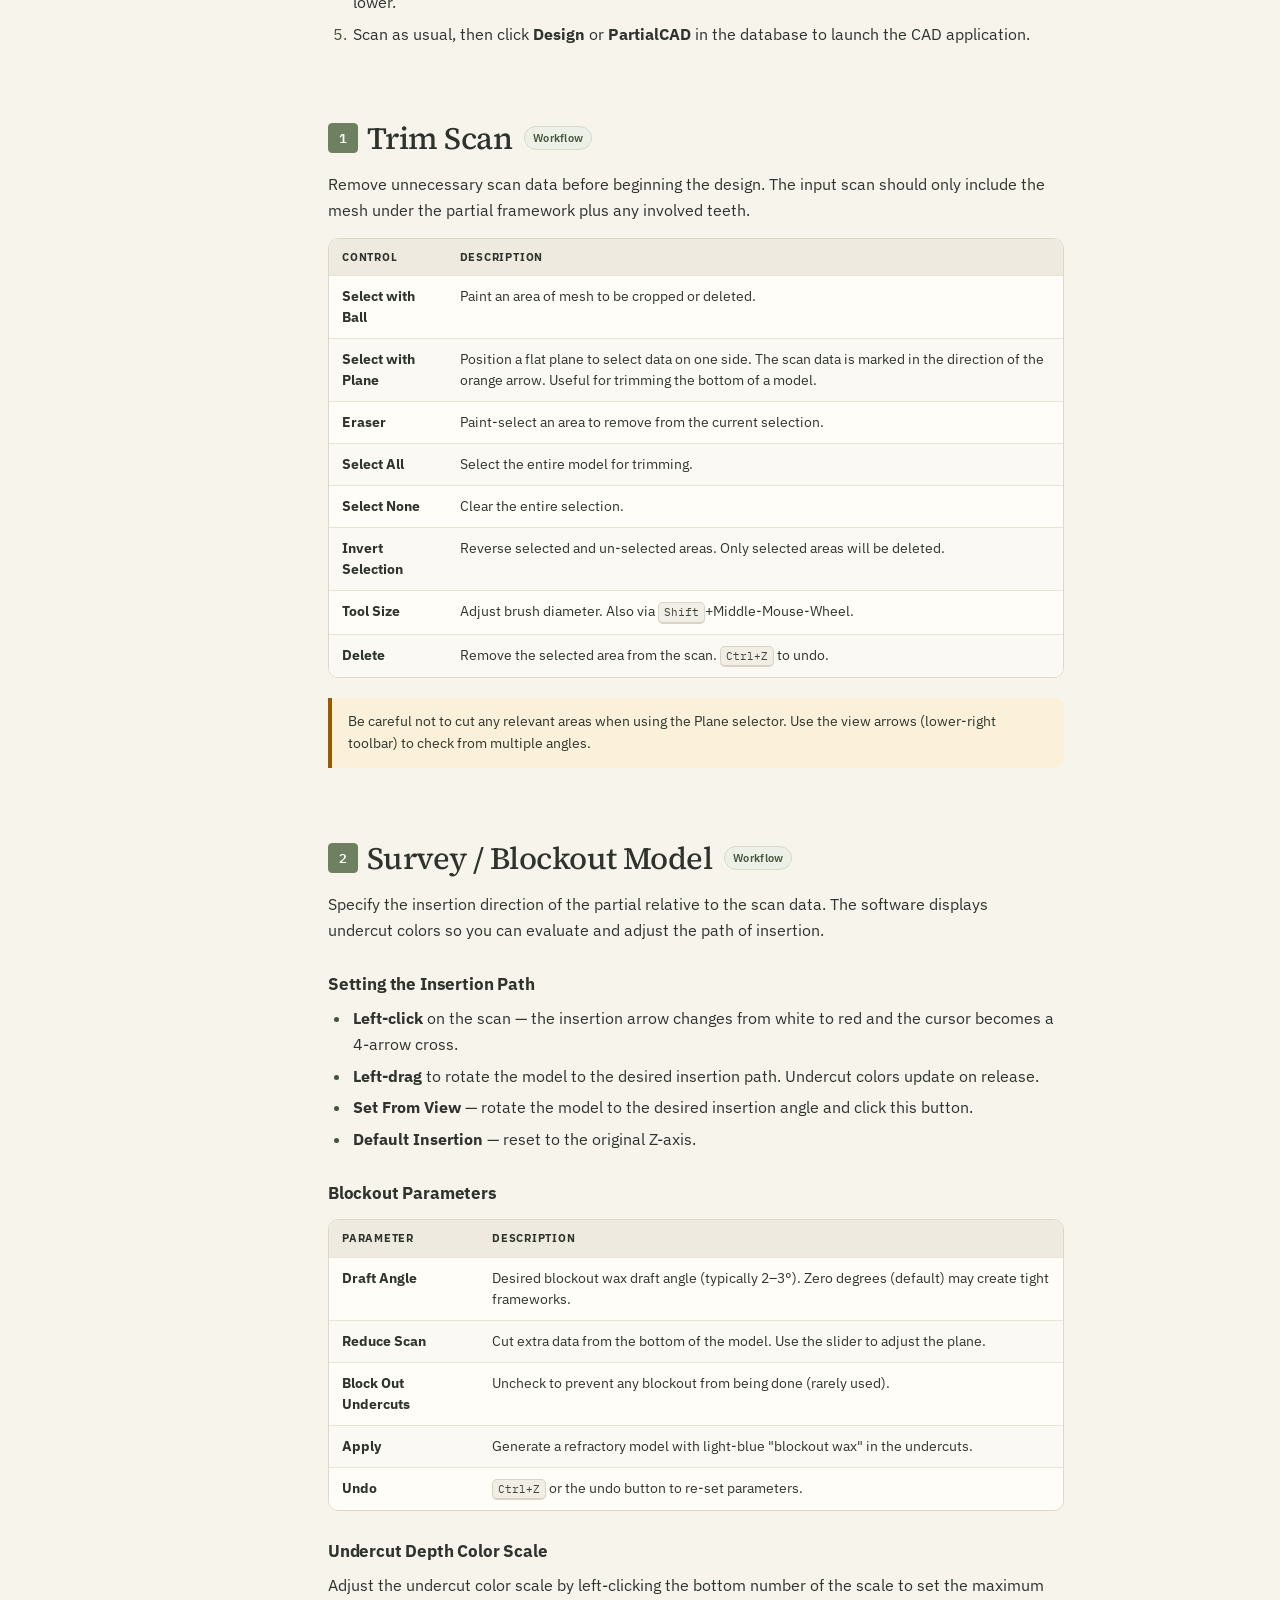
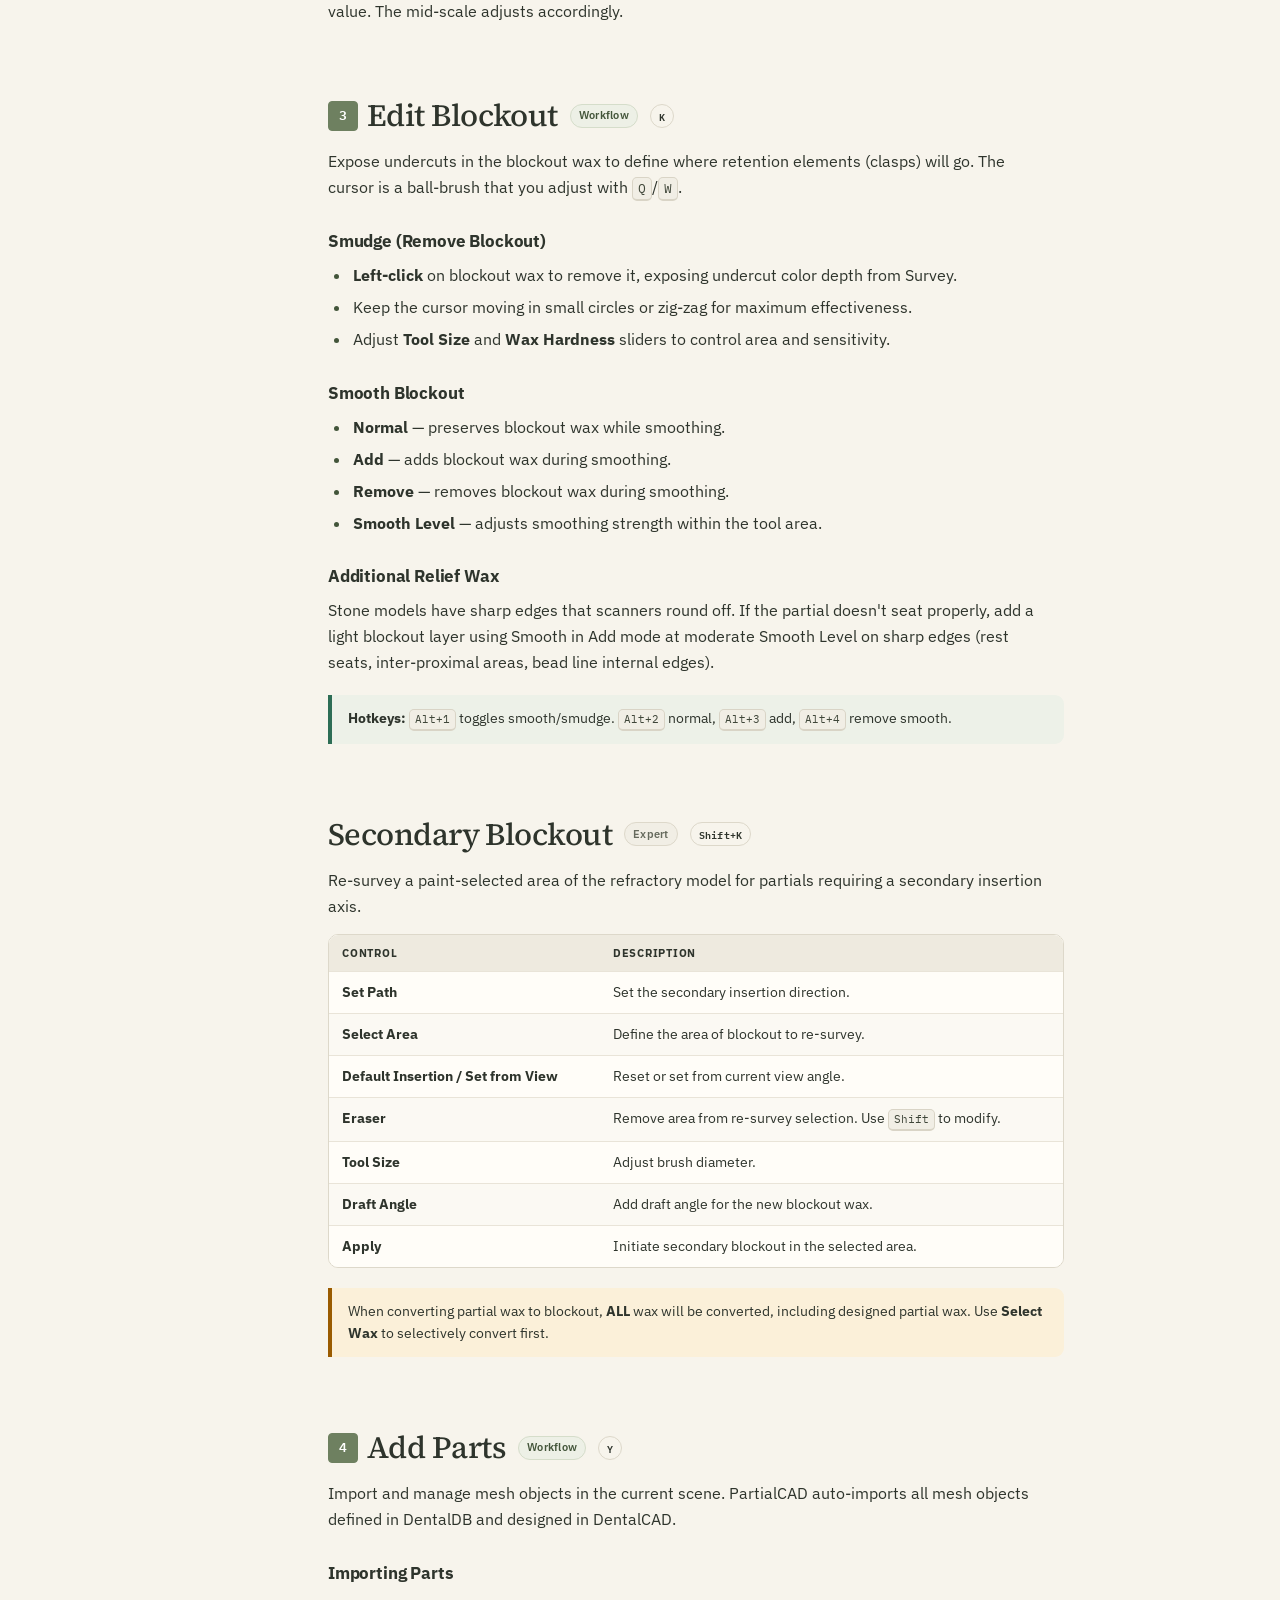
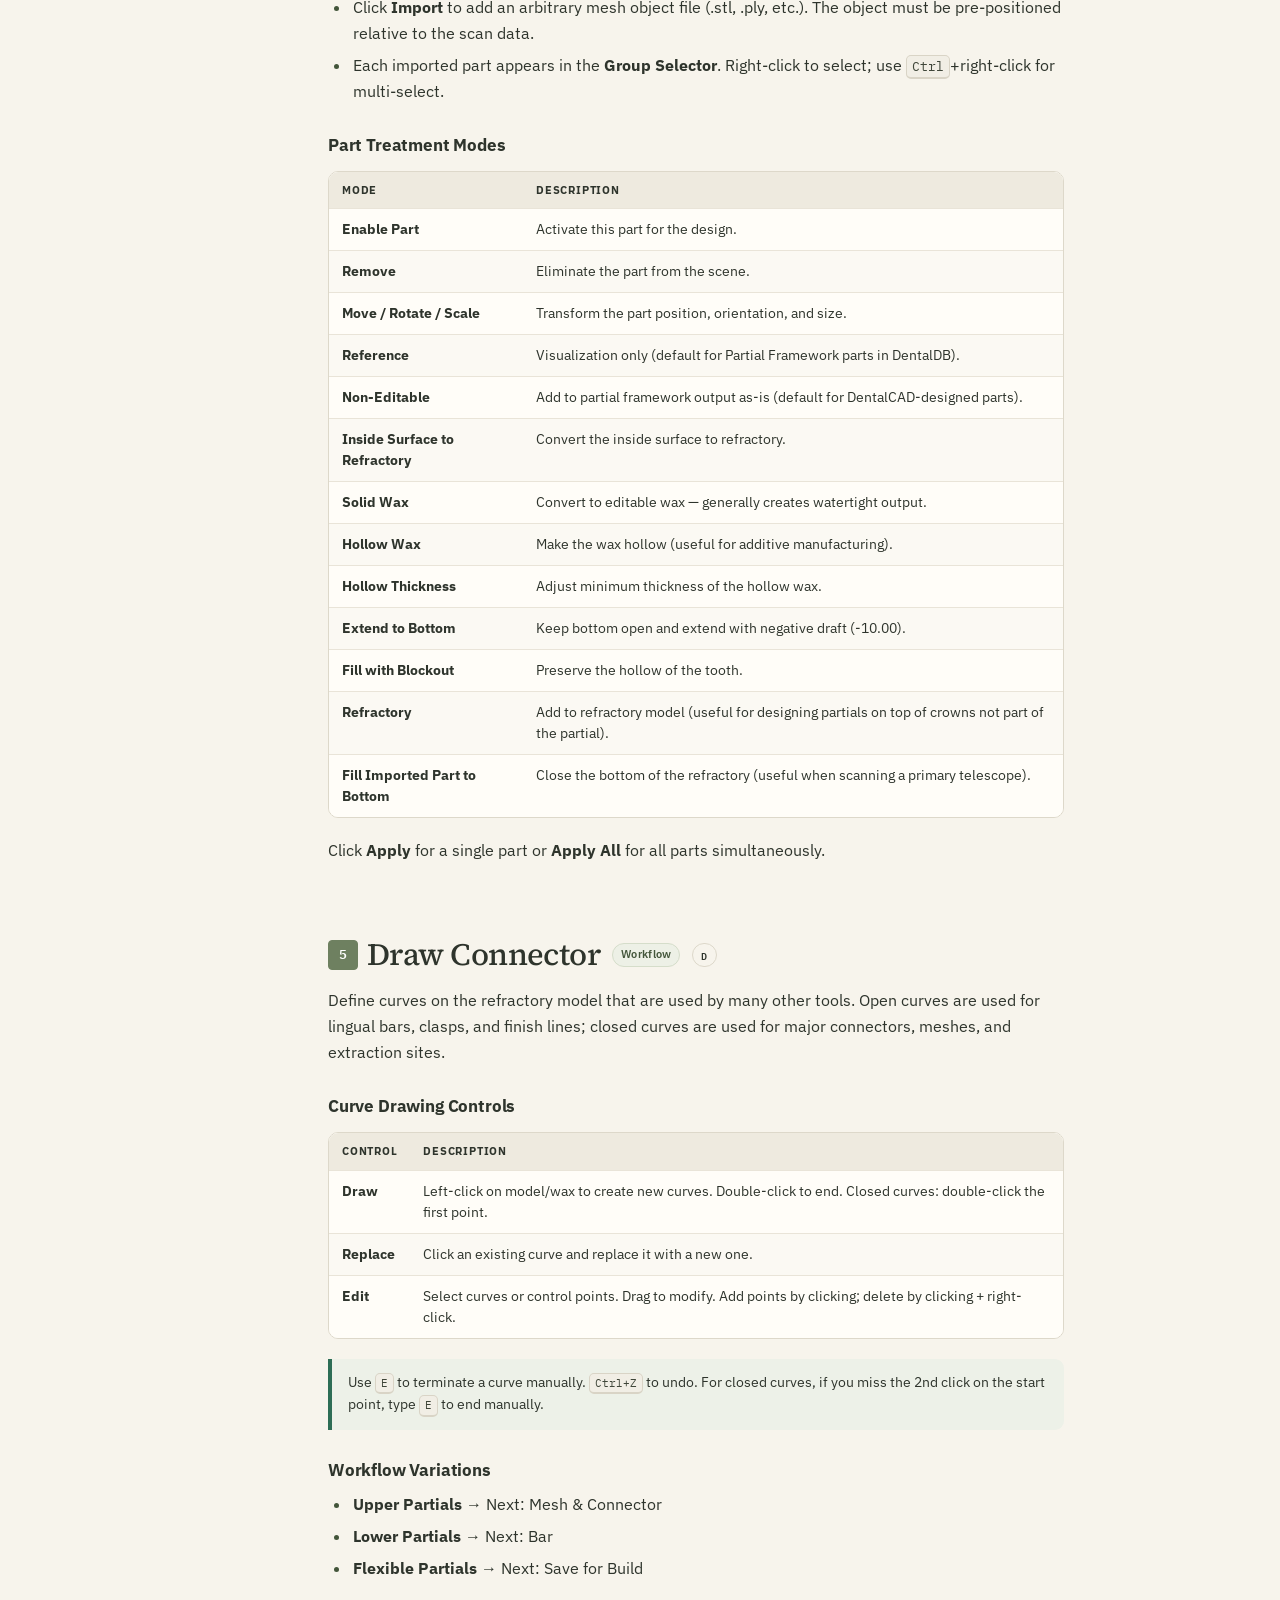
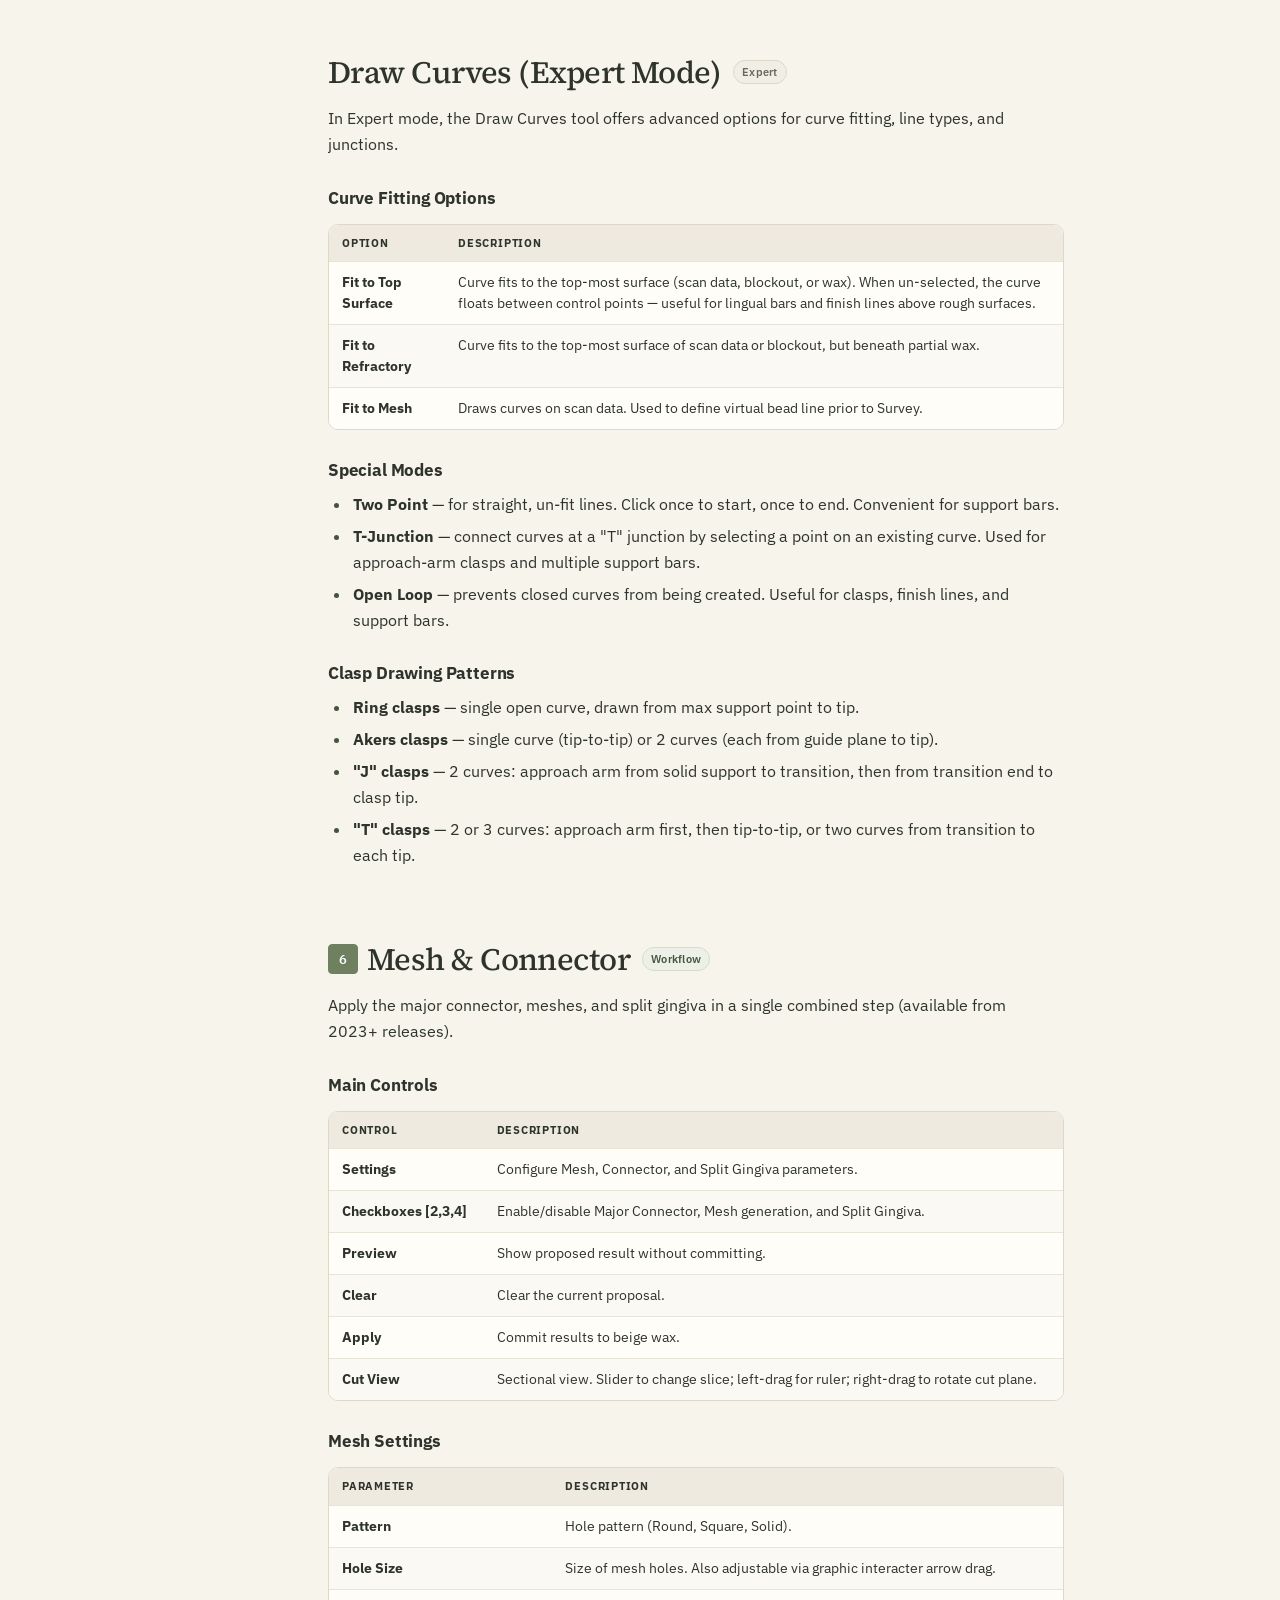
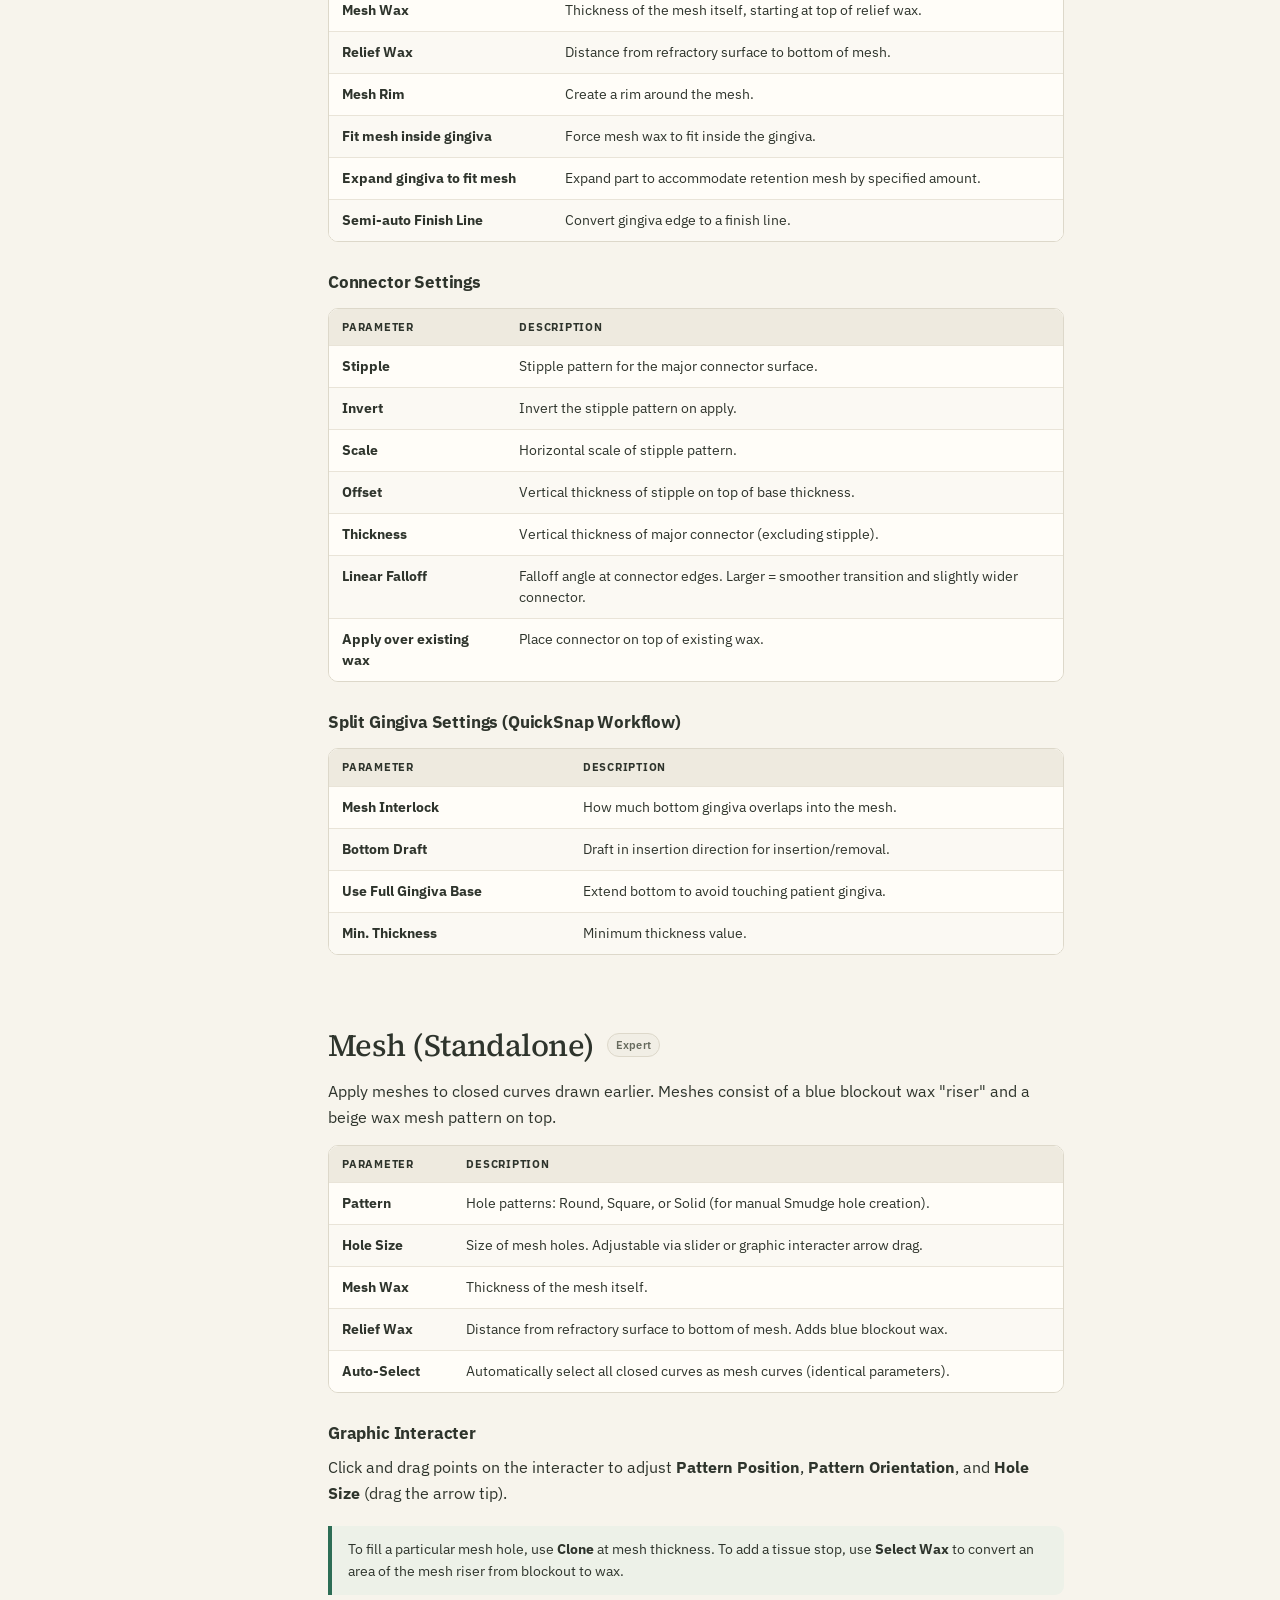
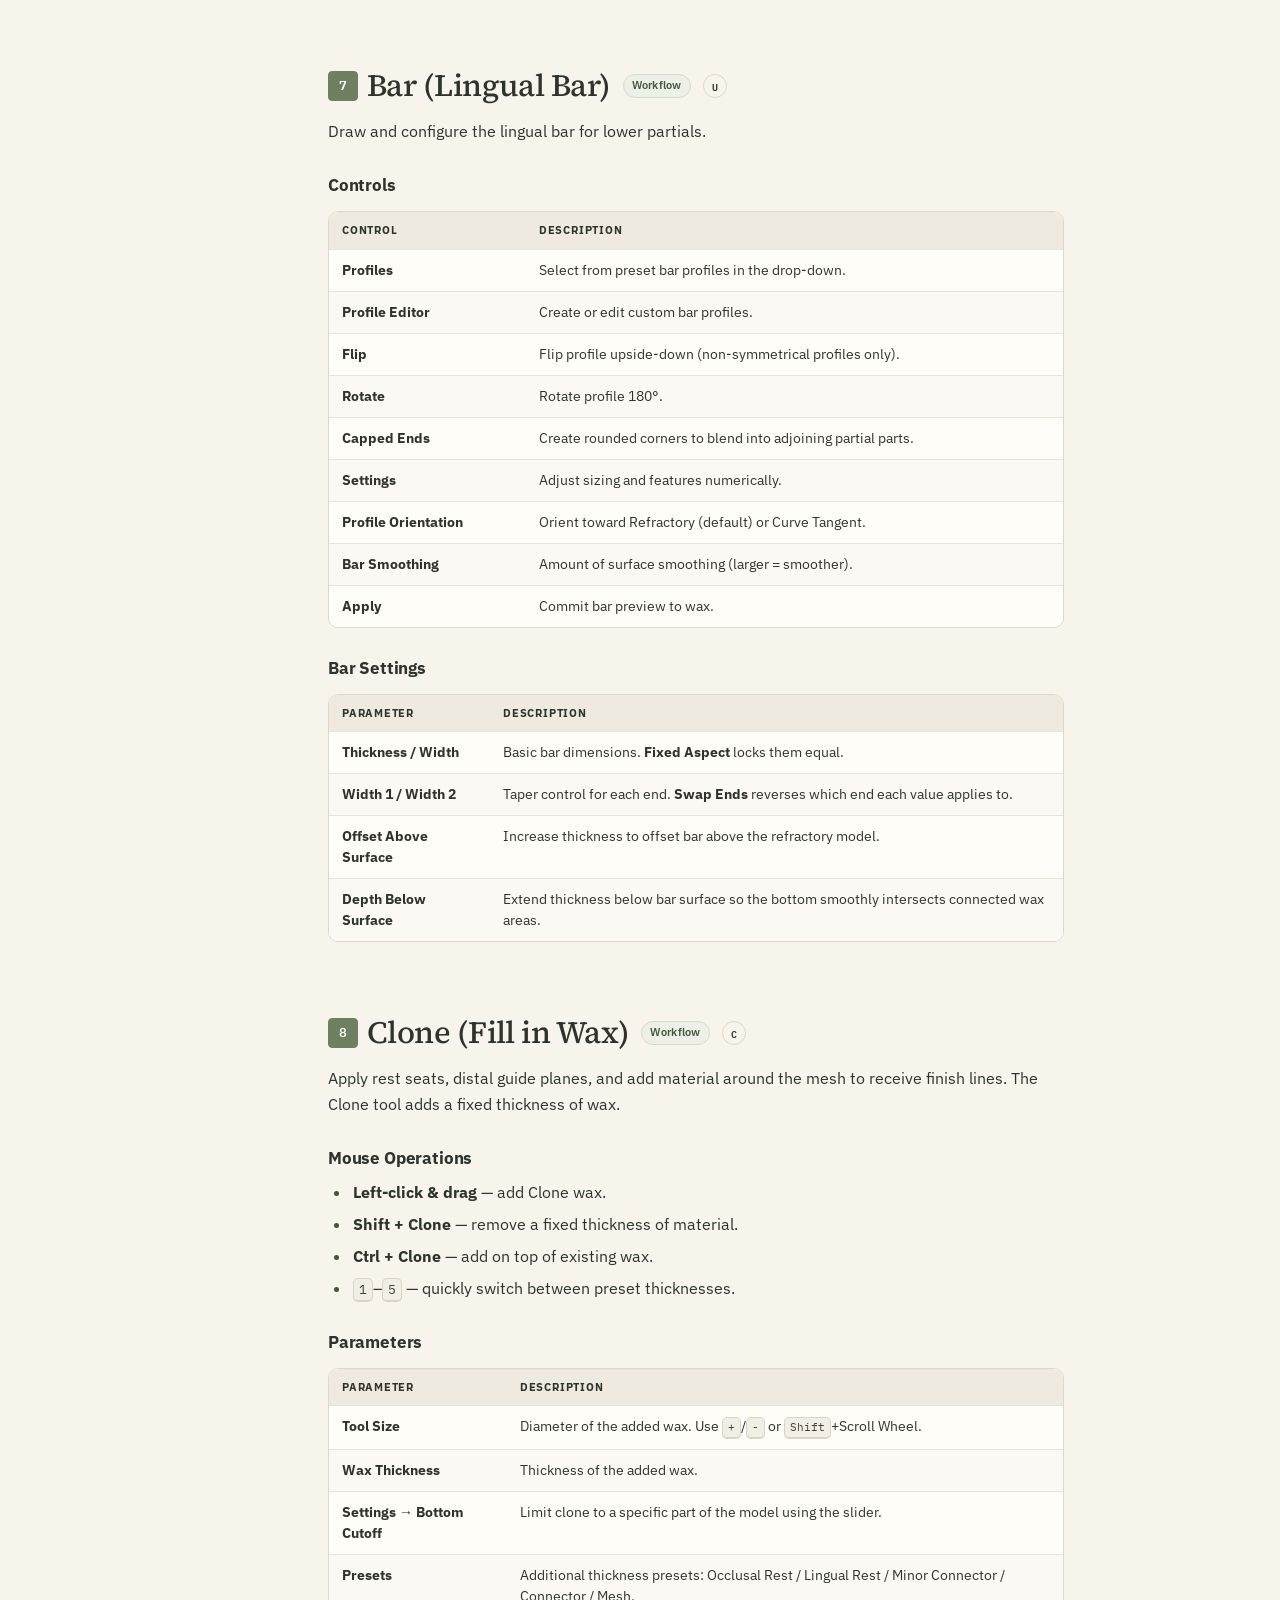
==== commit afba0a01: "Add folder-style category home and instant search results" ====
--- a/partial-cad/index.html
+++ b/partial-cad/index.html
@@ -4,11 +4,7 @@
   <meta charset="UTF-8">
   <meta name="viewport" content="width=device-width, initial-scale=1.0">
   <title>PartialCAD Learning Guide | exocad</title>
-  <meta name="description" content="A practical, searchable beginner guide to exocad PartialCAD tools, wax editing, blockout, framework design and workflow.">
-  <meta property="og:title" content="PartialCAD Practical Guide">
-  <meta property="og:description" content="Find the PartialCAD tool or workflow step that solves the problem you are stuck on.">
-  <meta property="og:type" content="website">
-  <link rel="icon" href="data:image/svg+xml,%3Csvg xmlns=%22http://www.w3.org/2000/svg%22 viewBox=%220 0 40 40%22%3E%3Crect width=%2240%22 height=%2240%22 rx=%226%22 fill=%22%23152c3d%22/%3E%3Cpath d=%22M10 12h20M10 20h14M10 28h9%22 stroke=%22white%22 stroke-width=%223%22 stroke-linecap=%22round%22/%3E%3C/svg%3E">
+  <meta name="description" content="An interactive PartialCAD learning guide with workflow exploration, tool discovery, settings, and shortcuts.">
   <link rel="stylesheet" href="styles.css">
 </head>
 <body>
@@ -29,42 +25,44 @@
 
 <!-- SIDEBAR -->
 <nav class="sidebar" id="guide-nav" aria-label="PartialCAD guide navigation">
+  <div class="search-box">
+    <label class="visually-hidden" for="guide-search">Search tools, settings, and instructions</label>
+    <span class="search-icon" aria-hidden="true">⌕</span>
+    <input type="search" id="guide-search" class="search-input" placeholder="Find a tool or setting" autocomplete="off" aria-describedby="search-status">
+    <p class="search-status" id="search-status" role="status" aria-live="polite">Search across tool names, settings, and instructions.</p>
+  </div>
+
   <!-- Getting Started -->
   <div class="nav-section">
     <button class="nav-section-title" type="button" aria-expanded="true" aria-controls="nav-getting-started">Getting Started<span class="chevron" aria-hidden="true">&#9660;</span></button>
     <ul class="nav-links" id="nav-getting-started">
       <li><a href="#overview">Learning home</a></li>
       <li><a href="#tool-explorer">Find a tool</a></li>
+      <li><a href="#tool-explorer">Tool finder</a></li>
       <li><a href="#requirements">Hardware Requirements</a></li>
       <li><a href="#case-setup-dentaldb">Case setup in DentalDB</a></li>
       <li><a href="#mouse-controls">Mouse Controls</a></li>
       <li><a href="#keyboard-shortcuts">Keyboard Shortcuts</a></li>
       <li><a href="#workflow">Workflow Overview</a></li>
-      <li><a href="#glossary">Glossary</a></li>
     </ul>
   </div>
 
-  <!-- Finder categories match the category filters -->
+  <!-- Preparation -->
   <div class="nav-section">
     <button class="nav-section-title" type="button" aria-expanded="true" aria-controls="nav-preparation">Preparation<span class="chevron" aria-hidden="true">&#9660;</span></button>
     <ul class="nav-links" id="nav-preparation">
       <li><a href="#trim-scan">Trim Scan <kbd>X</kbd></a></li>
-    </ul>
-  </div>
-
-  <div class="nav-section">
-    <button class="nav-section-title" type="button" aria-expanded="true" aria-controls="nav-survey">Survey &amp; Blockout<span class="chevron" aria-hidden="true">&#9660;</span></button>
-    <ul class="nav-links" id="nav-survey">
       <li><a href="#survey">Survey / Blockout</a></li>
       <li><a href="#edit-blockout">Edit Blockout <kbd>K</kbd></a></li>
       <li><a href="#secondary-blockout">Secondary Blockout <kbd>⇧K</kbd></a></li>
+      <li><a href="#add-parts">Add Parts <kbd>Y</kbd></a></li>
     </ul>
   </div>
 
+  <!-- Structure -->
   <div class="nav-section">
-    <button class="nav-section-title" type="button" aria-expanded="true" aria-controls="nav-framework">Build Framework<span class="chevron" aria-hidden="true">&#9660;</span></button>
+    <button class="nav-section-title" type="button" aria-expanded="true" aria-controls="nav-framework">Framework Structure<span class="chevron" aria-hidden="true">&#9660;</span></button>
     <ul class="nav-links" id="nav-framework">
-      <li><a href="#add-parts">Add Parts <kbd>Y</kbd></a></li>
       <li><a href="#draw-connector">Draw Connector <kbd>D</kbd></a></li>
       <li><a href="#draw-curves">Draw Curves <kbd>D</kbd></a></li>
       <li><a href="#mesh-connector">Mesh &amp; Connector</a></li>
@@ -76,16 +74,23 @@
     </ul>
   </div>
 
+  <!-- Refinement -->
   <div class="nav-section">
-    <button class="nav-section-title" type="button" aria-expanded="true" aria-controls="nav-refinement">Edit Wax<span class="chevron" aria-hidden="true">&#9660;</span></button>
+    <button class="nav-section-title" type="button" aria-expanded="true" aria-controls="nav-refinement">Refinement<span class="chevron" aria-hidden="true">&#9660;</span></button>
     <ul class="nav-links" id="nav-refinement">
-      <li><a href="#refine-detail">Refine &amp; Detail <kbd>11</kbd></a></li>
       <li><a href="#smooth">Smooth <kbd>V</kbd></a></li>
       <li><a href="#smooth-area">Smooth Area <kbd>⇧V</kbd></a></li>
       <li><a href="#smudge">Smudge <kbd>B</kbd></a></li>
       <li><a href="#tug">Tug <kbd>T</kbd></a></li>
       <li><a href="#mask">Mask <kbd>M</kbd></a></li>
       <li><a href="#select-wax">Select Wax <kbd>S</kbd></a></li>
+    </ul>
+  </div>
+
+  <!-- Detailing -->
+  <div class="nav-section">
+    <button class="nav-section-title" type="button" aria-expanded="true" aria-controls="nav-detailing">Detailing &amp; Features<span class="chevron" aria-hidden="true">&#9660;</span></button>
+    <ul class="nav-links" id="nav-detailing">
       <li><a href="#emboss-curve">Emboss with Curve <kbd>L</kbd></a></li>
       <li><a href="#emboss-image">Emboss with Image <kbd>⇧L</kbd></a></li>
       <li><a href="#filler">Filler <kbd>N</kbd></a></li>
@@ -97,18 +102,13 @@
     </ul>
   </div>
 
+  <!-- Assembly & Export -->
   <div class="nav-section">
-    <button class="nav-section-title" type="button" aria-expanded="true" aria-controls="nav-assembly">Assemble &amp; Export<span class="chevron" aria-hidden="true">&#9660;</span></button>
+    <button class="nav-section-title" type="button" aria-expanded="true" aria-controls="nav-assembly">Assembly &amp; Export<span class="chevron" aria-hidden="true">&#9660;</span></button>
     <ul class="nav-links" id="nav-assembly">
       <li><a href="#assemble-parts">Assemble Parts</a></li>
       <li><a href="#save-build">Save for Build <kbd>.</kbd></a></li>
     </ul>
-  </div>
-  <div class="menu-credit">
-    <p class="credit-label">Designed and developed by</p>
-    <p><a href="https://muskankgupta.vercel.app/" target="_blank" rel="noopener noreferrer">Muskan K</a></p>
-    <p><a href="https://yugaldoddamani.pages.dev/" target="_blank" rel="noopener noreferrer">Yugal Doddamani</a></p>
-    <p class="credit-source">Source of knowledge: <a href="https://wiki.exocad.com/" target="_blank" rel="noopener noreferrer">exocad Wiki</a></p>
   </div>
 </nav>
 
@@ -121,19 +121,29 @@
       <p class="eyebrow">EXOCAD PARTIALCAD · PRACTICAL GUIDE</p>
       <h1 id="page-title">Stuck on a step?</h1>
       <p class="help-lede">Search what you’re trying to do — not just the name of the tool. Find the relevant PartialCAD control, then follow the original instructions and settings.</p>
-      <p class="guide-disclaimer">Unofficial learning guide based on the <a href="https://wiki.exocad.com/" target="_blank" rel="noopener noreferrer">exocad Wiki</a>. Tool behaviour and clinical design choices should be checked against your software version and lab protocol.</p>
     </div>
     <div class="quick-search-panel" id="tool-explorer">
       <label for="tool-search">What do you need help with?</label>
       <div class="quick-search-input"><span aria-hidden="true">⌕</span><input type="search" id="tool-search" placeholder="e.g. remove wax, insertion path, smooth rough area" autocomplete="off" aria-describedby="tool-search-status"><kbd>/</kbd></div>
-      <p class="search-hint">Search a problem in plain language. Both search fields use the same results.</p>
+      <p class="search-hint">Type what you need. Results show up here.</p>
+      <div class="instant-search-results" id="instant-search-results" role="listbox" aria-label="Search results" hidden></div>
+    </div>
+    <div class="category-shelf" aria-label="Browse guide categories">
+      <div class="category-shelf-heading"><h2>Browse by what you're doing</h2><span>Pick a folder to explore</span></div>
+      <div class="folder-grid">
+        <button class="folder-card folder-yellow" type="button" data-folder-filter="prepare"><span class="folder-tab"></span><span class="folder-icon" aria-hidden="true">↗</span><strong>Getting started</strong><small>Setup, scans and first steps</small><span class="folder-open">Open folder ↗</span></button>
+        <button class="folder-card folder-pink" type="button" data-folder-filter="analyse"><span class="folder-tab"></span><span class="folder-icon" aria-hidden="true">⌕</span><strong>Survey &amp; blockout</strong><small>Insertion path and undercuts</small><span class="folder-open">Open folder ↗</span></button>
+        <button class="folder-card folder-green" type="button" data-folder-filter="construct"><span class="folder-tab"></span><span class="folder-icon" aria-hidden="true">✳</span><strong>Build framework</strong><small>Connectors, bars and mesh</small><span class="folder-open">Open folder ↗</span></button>
+        <button class="folder-card folder-purple" type="button" data-folder-filter="refine"><span class="folder-tab"></span><span class="folder-icon" aria-hidden="true">✎</span><strong>Edit &amp; refine</strong><small>Wax shaping and surface tools</small><span class="folder-open">Open folder ↗</span></button>
+        <button class="folder-card folder-orange" type="button" data-folder-filter="finish"><span class="folder-tab"></span><span class="folder-icon" aria-hidden="true">✓</span><strong>Finish &amp; export</strong><small>Assembly, saving and output</small><span class="folder-open">Open folder ↗</span></button>
+      </div>
     </div>
   </section>
 
   <section class="tool-explorer" aria-labelledby="tool-library-title">
     <div class="tool-library-heading">
       <div><p class="section-kicker">TOOL FINDER</p><h2 id="tool-library-title">Find the right tool</h2><p class="section-intro">Each card explains what the tool is for. Open it for the detailed controls, settings and workflow notes.</p></div>
-      <span id="tool-count" class="tool-count">30 guide entries</span>
+      <span id="tool-count" class="tool-count">28 tools</span>
     </div>
     <div class="explorer-controls">
       <div class="filter-row" aria-label="Filter tools by task stage">
@@ -146,14 +156,6 @@
       </div>
     </div>
     <p id="tool-search-status" role="status" class="explorer-status">Showing all tools. Search by problem, tool, setting or shortcut.</p>
-    <section class="wax-rescue" id="wax-removal-rescue" hidden aria-labelledby="wax-rescue-title">
-      <div class="wax-rescue-heading"><p class="section-kicker">COMMON PROBLEM</p><h3 id="wax-rescue-title">I need to remove wax</h3><p>Start with the most targeted option. If that does not suit the shape you need, try the next method.</p></div>
-      <ol class="wax-rescue-steps">
-        <li><a href="#select-wax"><span class="rescue-step-number">1</span><span><strong>Select Wax → Cut Selection</strong><small>Use this when you need to remove a defined area of wax precisely.</small></span><span class="rescue-arrow" aria-hidden="true">→</span></a></li>
-        <li><a href="#clone"><span class="rescue-step-number">2</span><span><strong>Clone (Fill Wax) + Shift</strong><small>Use this when you need to remove material by applying the negative thickness behaviour described in the tool instructions. Ctrl is used to add on top.</small></span><span class="rescue-arrow" aria-hidden="true">→</span></a></li>
-        <li><a href="#smooth"><span class="rescue-step-number">3</span><span><strong>Smooth → Smudge mode</strong><small>Use this for small local corrections when you want to reshape the wax instead of cutting a clean boundary.</small></span><span class="rescue-arrow" aria-hidden="true">→</span></a></li>
-      </ol>
-    </section>
     <div class="tool-card-grid">
       <a class="tool-card" data-stage="prepare" data-search="case setup dentaldb prescription patient antagonist partial framework arch start new case" href="#case-setup-dentaldb">
     <span class="tool-card-meta">START HERE</span>
@@ -167,13 +169,13 @@
     <p>Remove excess scan data before designing the framework.</p>
     <span class="tool-card-action">Read steps and settings <span aria-hidden="true">→</span></span>
   </a>
-<a class="tool-card" data-stage="analyse" data-search="survey blockout insertion path survey undercut blockout angle survey model path of insertion tilt draw direction" href="#survey">
+<a class="tool-card" data-stage="analyse" data-search="survey blockout insertion path survey undercut blockout angle survey model" href="#survey">
     <span class="tool-card-meta">ANALYSE</span>
     <b>Survey / Blockout</b>
     <p>Choose an insertion path and manage undercuts before building the framework.</p>
     <span class="tool-card-action">Read steps and settings <span aria-hidden="true">→</span></span>
   </a>
-<a class="tool-card" data-stage="analyse" data-search="edit blockout k remove blockout wax change blockout smudge edit cut off wax remove wax" href="#edit-blockout">
+<a class="tool-card" data-stage="analyse" data-search="edit blockout k remove blockout wax change blockout smudge edit" href="#edit-blockout">
     <span class="tool-card-meta">ANALYSE<kbd>K</kbd></span>
     <b>Edit Blockout</b>
     <p>Adjust blockout wax after the initial survey.</p>
@@ -191,25 +193,25 @@
     <p>Place imported components such as teeth or gingiva into the case.</p>
     <span class="tool-card-action">Read steps and settings <span aria-hidden="true">→</span></span>
   </a>
-<a class="tool-card" data-stage="construct" data-search="draw connector draw line curve connector clasp bar finish line framework outline" href="#draw-connector">
+<a class="tool-card" data-stage="construct" data-search="draw connector draw line curve connector clasp bar finish line" href="#draw-connector">
     <span class="tool-card-meta">BUILD<kbd>D</kbd></span>
     <b>Draw Connector</b>
     <p>Draw the curves that define connectors, clasps, bars and other framework boundaries.</p>
     <span class="tool-card-action">Read steps and settings <span aria-hidden="true">→</span></span>
   </a>
-<a class="tool-card" data-stage="construct" data-search="draw curves curve fitting edit curve expert outline framework" href="#draw-curves">
+<a class="tool-card" data-stage="construct" data-search="draw curves curve fitting edit curve expert" href="#draw-curves">
     <span class="tool-card-meta">BUILD<kbd>D</kbd></span>
     <b>Draw Curves</b>
     <p>Create or edit curves with the additional curve-fitting controls.</p>
     <span class="tool-card-action">Read steps and settings <span aria-hidden="true">→</span></span>
   </a>
-<a class="tool-card" data-stage="construct" data-search="mesh connector mesh major connector upper partial palatal palate palatal plate palate connector roof of mouth" href="#mesh-connector">
+<a class="tool-card" data-stage="construct" data-search="mesh connector mesh major connector upper partial palatal connector" href="#mesh-connector">
     <span class="tool-card-meta">BUILD</span>
     <b>Mesh &amp; Connector</b>
     <p>Create a mesh or major connector from the prepared curves.</p>
     <span class="tool-card-action">Read steps and settings <span aria-hidden="true">→</span></span>
   </a>
-<a class="tool-card" data-stage="construct" data-search="mesh standalone mesh pores porous porosity holes perforations grid" href="#mesh">
+<a class="tool-card" data-stage="construct" data-search="mesh standalone mesh" href="#mesh">
     <span class="tool-card-meta">BUILD</span>
     <b>Mesh</b>
     <p>Generate a mesh as a separate operation when the case calls for it.</p>
@@ -221,10 +223,10 @@
     <p>Design a lingual bar for a lower partial framework.</p>
     <span class="tool-card-action">Read steps and settings <span aria-hidden="true">→</span></span>
   </a>
-<a class="tool-card" data-stage="construct" data-search="clone fill wax add wax remove wax cut off wax cut wax subtract wax fill wax clone thickness shift ctrl cut material remove material wax removal shave wax" href="#clone">
+<a class="tool-card" data-stage="construct" data-search="clone fill wax add wax remove wax cut off wax subtract wax fill wax clone thickness shift clone bottom cutoff" href="#clone">
     <span class="tool-card-meta">BUILD<kbd>C</kbd></span>
     <b>Clone (Fill Wax)</b>
-    <p>Use Ctrl to add wax on top; use Shift for the remove-wax behaviour described in the reference instructions.</p>
+    <p>Add wax with a chosen thickness, or remove a fixed thickness using the modifier key.</p>
     <span class="tool-card-action">Read steps and settings <span aria-hidden="true">→</span></span>
   </a>
 <a class="tool-card" data-stage="construct" data-search="finish lines finish line boundary margin draw finish line" href="#finish-lines">
@@ -239,13 +241,13 @@
     <p>Choose and place clasp forms on the prepared design.</p>
     <span class="tool-card-action">Read steps and settings <span aria-hidden="true">→</span></span>
   </a>
-<a class="tool-card" data-stage="refine" data-search="smooth rough surface bumpy uneven rough wax remove wax smudge edit wax lumpy bumps roughness" href="#smooth">
+<a class="tool-card" data-stage="refine" data-search="smooth rough surface smooth wax remove wax smudge edit wax" href="#smooth">
     <span class="tool-card-meta">REFINE<kbd>V</kbd></span>
     <b>Smooth</b>
     <p>Smooth rough wax or switch to smudge mode to remove material.</p>
     <span class="tool-card-action">Read steps and settings <span aria-hidden="true">→</span></span>
   </a>
-<a class="tool-card" data-stage="refine" data-search="smooth area large area smooth broad region bumpy uneven rough surface" href="#smooth-area">
+<a class="tool-card" data-stage="refine" data-search="smooth area large area smooth broad region" href="#smooth-area">
     <span class="tool-card-meta">REFINE<kbd>⇧V</kbd></span>
     <b>Smooth Area</b>
     <p>Smooth a broader selected region rather than brushing a small spot.</p>
@@ -269,7 +271,7 @@
     <p>Protect an area from accidental edits while working nearby.</p>
     <span class="tool-card-action">Read steps and settings <span aria-hidden="true">→</span></span>
   </a>
-<a class="tool-card" data-stage="refine" data-search="select wax cut off wax cut wax remove wax cut selection delete wax select area convert wax blockout remove wax precisely trim wax" href="#select-wax">
+<a class="tool-card" data-stage="refine" data-search="select wax cut off wax cut wax remove wax cut selection delete wax select area convert wax blockout" href="#select-wax">
     <span class="tool-card-meta">REFINE<kbd>S</kbd></span>
     <b>Select Wax</b>
     <p>Select wax or blockout, erase parts of the selection, cut the selection, or convert between wax and blockout.</p>
@@ -281,13 +283,13 @@
     <p>Add a raised or recessed feature following a curve.</p>
     <span class="tool-card-action">Read steps and settings <span aria-hidden="true">→</span></span>
   </a>
-<a class="tool-card" data-stage="refine" data-search="emboss image emboss with image text graphic logo label surface marking" href="#emboss-image">
+<a class="tool-card" data-stage="refine" data-search="emboss image emboss with image" href="#emboss-image">
     <span class="tool-card-meta">REFINE<kbd>⇧L</kbd></span>
     <b>Emboss with Image</b>
-    <p>Use an image or text graphic to add a surface marking, label or identifying detail to the design.</p>
-    <span class="tool-card-action">Read steps and settings <span aria-hidden="true">→</span></span>
-  </a>
-<a class="tool-card" data-stage="refine" data-search="filler fill gap hole depression add material filler porosity porous holes pits voids" href="#filler">
+    <p>Open the relevant instructions and controls in the reference guide.</p>
+    <span class="tool-card-action">Read steps and settings <span aria-hidden="true">→</span></span>
+  </a>
+<a class="tool-card" data-stage="refine" data-search="filler fill gap hole depression add material filler" href="#filler">
     <span class="tool-card-meta">REFINE<kbd>N</kbd></span>
     <b>Filler</b>
     <p>Fill a gap or low area with material.</p>
@@ -317,7 +319,7 @@
     <p>Create a pipe-like feature or support geometry.</p>
     <span class="tool-card-action">Read steps and settings <span aria-hidden="true">→</span></span>
   </a>
-<a class="tool-card" data-stage="refine" data-search="measure wax measure thickness wax thickness gauge check thin too thick too thin thin wall thickness inspect material" href="#measure-wax">
+<a class="tool-card" data-stage="refine" data-search="measure wax measure thickness wax thickness gauge check thin" href="#measure-wax">
     <span class="tool-card-meta">REFINE<kbd>R</kbd></span>
     <b>Measure Wax</b>
     <p>Inspect wax thickness and check the design in section.</p>
@@ -329,7 +331,7 @@
     <p>Review and assemble the separate designed components.</p>
     <span class="tool-card-action">Read steps and settings <span aria-hidden="true">→</span></span>
   </a>
-<a class="tool-card" data-stage="finish" data-search="save for build export build output mesh final framework save file save as project partialcad partial cad project file right click stl export stl file save as stl" href="#save-build">
+<a class="tool-card" data-stage="finish" data-search="save for build export build output mesh final framework save file" href="#save-build">
     <span class="tool-card-meta">FINISH<kbd>.</kbd></span>
     <b>Save for Build</b>
     <p>Generate the final framework mesh and prepare output files.</p>
@@ -340,30 +342,9 @@
   </section>
   <section class="reference-intro"><p class="section-kicker">DETAILED REFERENCE</p><h2>Step-by-step instructions and settings</h2><p>Open any tool card to jump to its documented steps, mouse controls, parameters and workflow notes. This guide keeps the technical reference intact while making it easier to find.</p></section>
 
-
-  <section class="tool-section glossary-section" id="glossary">
-    <h2>Plain-language glossary</h2>
-    <p>Quick meanings for terms that appear throughout PartialCAD. Search any of these words using either search box.</p>
-    <dl class="glossary-list">
-      <div id="glossary-blockout"><dt>Blockout</dt><dd>Material added to fill unwanted undercuts so the framework can follow its intended path of insertion.</dd></div>
-      <div id="glossary-refractory-model"><dt>Refractory model</dt><dd>A duplicate model made from a heat-resistant material for fabricating a cast framework.</dd></div>
-      <div id="glossary-riser"><dt>Riser</dt><dd>A raised feature or channel used in a manufacturing process; check the specific fabrication workflow before changing it.</dd></div>
-      <div id="glossary-relief-wax"><dt>Relief wax</dt><dd>Space intentionally created between the framework and tissue-bearing areas to reduce pressure.</dd></div>
-      <div id="glossary-tissue-stop"><dt>Tissue stop</dt><dd>A small contact feature that helps locate or stabilize a framework against the model during fabrication.</dd></div>
-      <div id="glossary-draft-angle"><dt>Draft angle</dt><dd>The angle that affects whether a surface can be withdrawn along the chosen insertion direction.</dd></div>
-      <div id="glossary-insertion-path"><dt>Insertion path</dt><dd>The direction the partial framework is intended to move into and out of the mouth.</dd></div>
-      <div id="glossary-undercut"><dt>Undercut</dt><dd>A recessed area relative to the selected insertion path; it may provide clasp retention or require blockout.</dd></div>
-      <div id="glossary-major-connector"><dt>Major connector</dt><dd>The main rigid part joining the framework components across the arch.</dd></div>
-      <div id="glossary-minor-connector"><dt>Minor connector</dt><dd>A smaller connector joining components such as rests or clasps to the major connector.</dd></div>
-      <div id="glossary-rest-seat"><dt>Rest seat</dt><dd>A prepared tooth surface that receives a rest and helps support the partial denture.</dd></div>
-      <div id="glossary-finish-line"><dt>Finish line</dt><dd>The boundary where the metal framework meets adjacent resin or other material.</dd></div>
-      <div id="glossary-lingual-bar"><dt>Lingual bar</dt><dd>A lower-arch major connector positioned along the tongue side of the mandible.</dd></div>
-    </dl>
-  </section>
-
   <!-- ==================== REQUIREMENTS ==================== -->
   <section class="tool-section" id="requirements">
-    <h2>Hardware &amp; Software Requirements</h2><a class="back-to-finder" href="#tool-explorer">← Back to finder</a>
+    <h2>Hardware &amp; Software Requirements</h2>
     <p>PartialCAD has <strong>stronger hardware requirements</strong> for the graphics card than the classic exocad DentalCAD — a lot of data processing is done on the GPU.</p>
     <ul>
       <li>A dedicated NVIDIA or AMD GPU with up-to-date drivers</li>
@@ -378,7 +359,7 @@
 
   <!-- ==================== MOUSE CONTROLS ==================== -->
   <section class="tool-section" id="mouse-controls">
-    <h2>Mouse Controls</h2><a class="back-to-finder" href="#tool-explorer">← Back to finder</a>
+    <h2>Mouse Controls</h2>
     <p>PartialCAD uses the standard exocad mouse interface. 3Dconnexion 3D mice are also supported.</p>
     <section class="table-wrap" tabindex="0" aria-label="Scrollable table: Mouse Controls"><table class="param-table">
       <thead><tr><th>Action</th><th>Control</th></tr></thead>
@@ -400,7 +381,7 @@
 
   <!-- ==================== KEYBOARD SHORTCUTS ==================== -->
   <section class="tool-section" id="keyboard-shortcuts">
-    <h2>Keyboard Shortcuts</h2><a class="back-to-finder" href="#tool-explorer">← Back to finder</a>
+    <h2>Keyboard Shortcuts</h2>
     <p>Use these shortcuts to quickly switch tools and perform common actions.</p>
     <div class="kbd-grid">
       <div class="kbd-item"><span>Add Part</span><kbd>Y</kbd></div>
@@ -453,7 +434,7 @@
 
   <!-- ==================== WORKFLOW OVERVIEW ==================== -->
   <section class="tool-section" id="workflow">
-    <h2>Workflow Overview</h2><a class="back-to-finder" href="#tool-explorer">← Back to finder</a>
+    <h2>Workflow Overview</h2>
     <p>PartialCAD uses a guided, wizard-based workflow. Click <strong>Next</strong> at the bottom of each step to proceed. Additional tools are available via the <strong>Expert</strong> icon on the right side of the screen.</p>
     <h3>Recommended Workflow Order</h3>
     <ol class="workflow-flow" aria-label="Recommended workflow sequence">
@@ -470,12 +451,9 @@
       <li><a href="#smooth">Refine &amp; Detail</a></li>
       <li><a href="#save-build">Save for Build</a></li>
     </ol>
-    <div class="workflow-branches" aria-label="Workflow paths by partial type">
-      <article><h4>Upper partial</h4><p>Trim Scan → Survey / Blockout → Add Parts → Draw Connector → <a href="#mesh-connector">Mesh &amp; Connector</a> → refine → Save for Build.</p></article>
-      <article><h4>Lower partial</h4><p>Trim Scan → Survey / Blockout → Add Parts → Draw Connector → <a href="#bar">Bar</a> → refine → Save for Build.</p></article>
-      <article><h4>Flexible partial</h4><p>Trim Scan → Survey / Blockout → prepare the design as required → Save for Build. Connector steps may be skipped for this workflow.</p></article>
-    </div>
-    <p class="workflow-note">These are orientation paths, not a substitute for the prescription, lab protocol or version-specific instructions. Use the guided Next button and the tool-specific notes for the case in front of you.</p>
+    <div class="callout callout-info">
+      <span>The exact sequence depends on whether you are designing an <strong>upper</strong>, <strong>lower</strong>, or <strong>flexible</strong> partial. Upper partials go through Mesh &amp; Connector; lower partials go through Bar first. Flexible partials skip connectors and go directly to Save for Build.</span>
+    </div>
     <h3 id="case-setup-dentaldb">Case Setup in DentalDB</h3>
     <ol>
       <li>Complete the prescription in DentalDB (client and patient name are required).</li>
@@ -492,7 +470,7 @@
 
   <!-- TRIM SCAN -->
   <section class="tool-section" id="trim-scan">
-    <h2><span class="step-badge">1</span> Trim Scan <span class="badge badge-workflow">Workflow</span></h2><a class="back-to-finder" href="#tool-explorer">← Back to finder</a>
+    <h2><span class="step-badge">1</span> Trim Scan <span class="badge badge-workflow">Workflow</span></h2>
     <p>Remove unnecessary scan data before beginning the design. The input scan should only include the mesh under the partial framework plus any involved teeth.</p>
     <section class="table-wrap" tabindex="0" aria-label="Scrollable table: Trim Scan"><table class="param-table">
       <thead><tr><th>Control</th><th>Description</th></tr></thead>
@@ -514,7 +492,7 @@
 
   <!-- SURVEY -->
   <section class="tool-section" id="survey">
-    <h2><span class="step-badge">2</span> Survey / Blockout Model <span class="badge badge-workflow">Workflow</span></h2><a class="back-to-finder" href="#tool-explorer">← Back to finder</a>
+    <h2><span class="step-badge">2</span> Survey / Blockout Model <span class="badge badge-workflow">Workflow</span></h2>
     <p>Specify the insertion direction of the partial relative to the scan data. The software displays undercut colors so you can evaluate and adjust the path of insertion.</p>
     <h3>Setting the Insertion Path</h3>
     <ul>
@@ -540,7 +518,7 @@
 
   <!-- EDIT BLOCKOUT -->
   <section class="tool-section" id="edit-blockout">
-    <h2><span class="step-badge">3</span> Edit Blockout <span class="badge badge-workflow">Workflow</span> <span class="badge badge-hotkey">K</span></h2><a class="back-to-finder" href="#tool-explorer">← Back to finder</a>
+    <h2><span class="step-badge">3</span> Edit Blockout <span class="badge badge-workflow">Workflow</span> <span class="badge badge-hotkey">K</span></h2>
     <p>Expose undercuts in the blockout wax to define where retention elements (clasps) will go. The cursor is a ball-brush that you adjust with <kbd>Q</kbd>/<kbd>W</kbd>.</p>
     <h3>Smudge (Remove Blockout)</h3>
     <ul>
@@ -564,7 +542,7 @@
 
   <!-- SECONDARY BLOCKOUT -->
   <section class="tool-section" id="secondary-blockout">
-    <h2>Secondary Blockout <span class="badge badge-expert">Expert</span> <span class="badge badge-hotkey">Shift+K</span></h2><a class="back-to-finder" href="#tool-explorer">← Back to finder</a>
+    <h2>Secondary Blockout <span class="badge badge-expert">Expert</span> <span class="badge badge-hotkey">Shift+K</span></h2>
     <p>Re-survey a paint-selected area of the refractory model for partials requiring a secondary insertion axis.</p>
     <section class="table-wrap" tabindex="0" aria-label="Scrollable table: Secondary Blockout"><table class="param-table">
       <thead><tr><th>Control</th><th>Description</th></tr></thead>
@@ -585,7 +563,7 @@
 
   <!-- ADD PARTS -->
   <section class="tool-section" id="add-parts">
-    <h2><span class="step-badge">4</span> Add Parts <span class="badge badge-workflow">Workflow</span> <span class="badge badge-hotkey">Y</span></h2><a class="back-to-finder" href="#tool-explorer">← Back to finder</a>
+    <h2><span class="step-badge">4</span> Add Parts <span class="badge badge-workflow">Workflow</span> <span class="badge badge-hotkey">Y</span></h2>
     <p>Import and manage mesh objects in the current scene. PartialCAD auto-imports all mesh objects defined in DentalDB and designed in DentalCAD.</p>
     <h3>Importing Parts</h3>
     <ul>
@@ -620,7 +598,7 @@
 
   <!-- DRAW CONNECTOR -->
   <section class="tool-section" id="draw-connector">
-    <h2><span class="step-badge">5</span> Draw Connector <span class="badge badge-workflow">Workflow</span> <span class="badge badge-hotkey">D</span></h2><a class="back-to-finder" href="#tool-explorer">← Back to finder</a>
+    <h2><span class="step-badge">5</span> Draw Connector <span class="badge badge-workflow">Workflow</span> <span class="badge badge-hotkey">D</span></h2>
     <p>Define curves on the refractory model that are used by many other tools. Open curves are used for lingual bars, clasps, and finish lines; closed curves are used for major connectors, meshes, and extraction sites.</p>
     <h3>Curve Drawing Controls</h3>
     <section class="table-wrap" tabindex="0" aria-label="Scrollable table: Draw Connector"><table class="param-table">
@@ -644,7 +622,7 @@
 
   <!-- DRAW CURVES (EXPERT) -->
   <section class="tool-section" id="draw-curves">
-    <h2>Draw Curves (Expert Mode) <span class="badge badge-expert">Expert</span></h2><a class="back-to-finder" href="#tool-explorer">← Back to finder</a>
+    <h2>Draw Curves (Expert Mode) <span class="badge badge-expert">Expert</span></h2>
     <p>In Expert mode, the Draw Curves tool offers advanced options for curve fitting, line types, and junctions.</p>
     <h3>Curve Fitting Options</h3>
     <section class="table-wrap" tabindex="0" aria-label="Scrollable table: Draw Curves (Expert Mode)"><table class="param-table">
@@ -672,7 +650,7 @@
 
   <!-- MESH AND CONNECTOR -->
   <section class="tool-section" id="mesh-connector">
-    <h2><span class="step-badge">6</span> Mesh &amp; Connector <span class="badge badge-workflow">Workflow</span></h2><a class="back-to-finder" href="#tool-explorer">← Back to finder</a>
+    <h2><span class="step-badge">6</span> Mesh &amp; Connector <span class="badge badge-workflow">Workflow</span></h2>
     <p>Apply the major connector, meshes, and split gingiva in a single combined step (available from 2023+ releases).</p>
     <h3>Main Controls</h3>
     <section class="table-wrap" tabindex="0" aria-label="Scrollable table 1: Mesh &amp; Connector"><table class="param-table">
@@ -727,7 +705,7 @@
 
   <!-- MESH (STANDALONE) -->
   <section class="tool-section" id="mesh">
-    <h2>Mesh (Standalone) <span class="badge badge-expert">Expert</span></h2><a class="back-to-finder" href="#tool-explorer">← Back to finder</a>
+    <h2>Mesh (Standalone) <span class="badge badge-expert">Expert</span></h2>
     <p>Apply meshes to closed curves drawn earlier. Meshes consist of a blue blockout wax "riser" and a beige wax mesh pattern on top.</p>
     <section class="table-wrap" tabindex="0" aria-label="Scrollable table: Mesh (Standalone)"><table class="param-table">
       <thead><tr><th>Parameter</th><th>Description</th></tr></thead>
@@ -748,7 +726,7 @@
 
   <!-- BAR -->
   <section class="tool-section" id="bar">
-    <h2><span class="step-badge">7</span> Bar (Lingual Bar) <span class="badge badge-workflow">Workflow</span> <span class="badge badge-hotkey">U</span></h2><a class="back-to-finder" href="#tool-explorer">← Back to finder</a>
+    <h2><span class="step-badge">7</span> Bar (Lingual Bar) <span class="badge badge-workflow">Workflow</span> <span class="badge badge-hotkey">U</span></h2>
     <p>Draw and configure the lingual bar for lower partials.</p>
     <h3>Controls</h3>
     <section class="table-wrap" tabindex="0" aria-label="Scrollable table 1: Bar (Lingual Bar)"><table class="param-table">
@@ -779,7 +757,7 @@
 
   <!-- CLONE -->
   <section class="tool-section" id="clone">
-    <h2><span class="step-badge">8</span> Clone (Fill in Wax) <span class="badge badge-workflow">Workflow</span> <span class="badge badge-hotkey">C</span></h2><a class="back-to-finder" href="#tool-explorer">← Back to finder</a>
+    <h2><span class="step-badge">8</span> Clone (Fill in Wax) <span class="badge badge-workflow">Workflow</span> <span class="badge badge-hotkey">C</span></h2>
     <p>Apply rest seats, distal guide planes, and add material around the mesh to receive finish lines. The Clone tool adds a fixed thickness of wax.</p>
     <h3>Mouse Operations</h3>
     <ul>
@@ -806,7 +784,7 @@
 
   <!-- FINISH LINES -->
   <section class="tool-section" id="finish-lines">
-    <h2><span class="step-badge">9</span> Finish Lines <span class="badge badge-workflow">Workflow</span> <span class="badge badge-hotkey">J</span></h2><a class="back-to-finder" href="#tool-explorer">← Back to finder</a>
+    <h2><span class="step-badge">9</span> Finish Lines <span class="badge badge-workflow">Workflow</span> <span class="badge badge-hotkey">J</span></h2>
     <p>Apply finish lines to open curves drawn on the major connector or lingual bar/apron.</p>
     <h3>Controls</h3>
     <section class="table-wrap" tabindex="0" aria-label="Scrollable table 1: Finish Lines"><table class="param-table">
@@ -835,7 +813,7 @@
 
   <!-- APPLY CLASPS -->
   <section class="tool-section" id="apply-clasps">
-    <h2><span class="step-badge">10</span> Apply Clasps <span class="badge badge-workflow">Workflow</span> <span class="badge badge-hotkey">G</span></h2><a class="back-to-finder" href="#tool-explorer">← Back to finder</a>
+    <h2><span class="step-badge">10</span> Apply Clasps <span class="badge badge-workflow">Workflow</span> <span class="badge badge-hotkey">G</span></h2>
     <p>Sequentially apply clasps and minor connectors to open curves.</p>
     <h3>Clasp Types</h3>
     <section class="table-wrap" tabindex="0" aria-label="Scrollable table 1: Apply Clasps"><table class="param-table">
@@ -878,16 +856,9 @@
   <!--                    REFINEMENT TOOLS                          -->
   <!-- ============================================================ -->
 
-  <!-- REFINEMENT WORKFLOW STEP -->
-  <section class="tool-section" id="refine-detail">
-    <h2><span class="step-badge">11</span> Refine &amp; Detail <span class="badge badge-workflow">Workflow</span></h2><a class="back-to-finder" href="#tool-explorer">← Back to finder</a>
-    <p>Once the main framework shape is in place, inspect the design and make local corrections before building. Choose the tool based on the problem: <a href="#select-wax">Select Wax</a> for a defined cut, <a href="#smooth">Smooth</a> for surface correction, <a href="#smudge">Smudge</a> to push or pull wax, and <a href="#measure-wax">Measure Wax</a> to check thickness.</p>
-    <p class="workflow-note">Do not use a smoothing or wax-editing tool to compensate for a wrong insertion path or an incorrect framework layout; return to the relevant design step and check the case before continuing.</p>
-  </section>
-
   <!-- SMOOTH -->
   <section class="tool-section" id="smooth">
-    <h2>Smooth <span class="badge badge-expert">Expert</span> <span class="badge badge-hotkey">V</span></h2><a class="back-to-finder" href="#tool-explorer">← Back to finder</a>
+    <h2>Smooth <span class="badge badge-expert">Expert</span> <span class="badge badge-hotkey">V</span></h2>
     <p>General-purpose smoothing and wax editing tool with two modes.</p>
     <h3>Edit Wax — Smudge Mode</h3>
     <ul>
@@ -913,7 +884,7 @@
 
   <!-- SMOOTH AREA -->
   <section class="tool-section" id="smooth-area">
-    <h2>Smooth Area <span class="badge badge-expert">Expert</span> <span class="badge badge-hotkey">Shift+V</span></h2><a class="back-to-finder" href="#tool-explorer">← Back to finder</a>
+    <h2>Smooth Area <span class="badge badge-expert">Expert</span> <span class="badge badge-hotkey">Shift+V</span></h2>
     <p>Smooth all wax within a paint-selected area. Often used for extraction sites.</p>
     <section class="table-wrap" tabindex="0" aria-label="Scrollable table: Smooth Area"><table class="param-table">
       <thead><tr><th>Control</th><th>Description</th></tr></thead>
@@ -933,7 +904,7 @@
 
   <!-- SMUDGE -->
   <section class="tool-section" id="smudge">
-    <h2>Smudge <span class="badge badge-expert">Expert</span> <span class="badge badge-hotkey">B</span></h2><a class="back-to-finder" href="#tool-explorer">← Back to finder</a>
+    <h2>Smudge <span class="badge badge-expert">Expert</span> <span class="badge badge-hotkey">B</span></h2>
     <p>Smudge is accessed via the Smooth tool in Smudge mode. It removes (or adds) wax material interactively. Use left-click to remove, and keep the cursor in small circles or zig-zag motions for best results.</p>
     <ul>
       <li>Adjust <strong>Tool Size</strong> with <kbd>Q</kbd>/<kbd>W</kbd> or <kbd>Shift</kbd>+Scroll Wheel.</li>
@@ -944,7 +915,7 @@
 
   <!-- TUG -->
   <section class="tool-section" id="tug">
-    <h2>Tug <span class="badge badge-expert">Expert</span> <span class="badge badge-hotkey">T</span></h2><a class="back-to-finder" href="#tool-explorer">← Back to finder</a>
+    <h2>Tug <span class="badge badge-expert">Expert</span> <span class="badge badge-hotkey">T</span></h2>
     <p>General-purpose free-forming tool for modifying existing wax by "tugging." Rarely used but available for fine adjustments.</p>
     <section class="table-wrap" tabindex="0" aria-label="Scrollable table: Tug"><table class="param-table">
       <thead><tr><th>Control</th><th>Description</th></tr></thead>
@@ -960,7 +931,7 @@
 
   <!-- MASK -->
   <section class="tool-section" id="mask">
-    <h2>Mask <span class="badge badge-expert">Expert</span> <span class="badge badge-hotkey">M</span></h2><a class="back-to-finder" href="#tool-explorer">← Back to finder</a>
+    <h2>Mask <span class="badge badge-expert">Expert</span> <span class="badge badge-hotkey">M</span></h2>
     <p>Protect areas of wax from being modified by other tools. Paint-select the areas you want to preserve.</p>
     <section class="table-wrap" tabindex="0" aria-label="Scrollable table: Mask"><table class="param-table">
       <thead><tr><th>Control</th><th>Description</th></tr></thead>
@@ -978,7 +949,7 @@
 
   <!-- SELECT WAX -->
   <section class="tool-section" id="select-wax">
-    <h2>Select Wax <span class="badge badge-expert">Expert</span> <span class="badge badge-hotkey">S</span></h2><a class="back-to-finder" href="#tool-explorer">← Back to finder</a>
+    <h2>Select Wax <span class="badge badge-expert">Expert</span> <span class="badge badge-hotkey">S</span></h2>
     <p>Define an area of blockout or partial wax, and optionally convert between the two types.</p>
     <section class="table-wrap" tabindex="0" aria-label="Scrollable table: Select Wax"><table class="param-table">
       <thead><tr><th>Control</th><th>Description</th></tr></thead>
@@ -999,7 +970,7 @@
 
   <!-- EMBOSS WITH CURVE -->
   <section class="tool-section" id="emboss-curve">
-    <h2>Emboss with Curve <span class="badge badge-expert">Expert</span> <span class="badge badge-hotkey">L</span></h2><a class="back-to-finder" href="#tool-explorer">← Back to finder</a>
+    <h2>Emboss with Curve <span class="badge badge-expert">Expert</span> <span class="badge badge-hotkey">L</span></h2>
     <p>Fixed embossing or de-bossing of a region defined by a curve.</p>
     <h3>Usage</h3>
     <ol>
@@ -1027,8 +998,8 @@
 
   <!-- EMBOSS WITH IMAGE -->
   <section class="tool-section" id="emboss-image">
-    <h2>Emboss with Image/Text <span class="badge badge-expert">Expert</span> <span class="badge badge-hotkey">Shift+L</span></h2><a class="back-to-finder" href="#tool-explorer">← Back to finder</a>
-    <p>Place an image, logo, label, or text on the surface. Use it for markings or texture patterns, including circular text where your version’s text controls support it. Check the preview and placement before applying.</p>
+    <h2>Emboss with Image/Text <span class="badge badge-expert">Expert</span> <span class="badge badge-hotkey">Shift+L</span></h2>
+    <p>Place logos, labels, or custom stipple patterns on large areas of mesh.</p>
     <h3>Modes</h3>
     <ul>
       <li><strong>Select Image</strong> — choose an image file. Repeated in X/Y if the area is larger. Left-click to place.</li>
@@ -1061,7 +1032,7 @@
 
   <!-- FILLER -->
   <section class="tool-section" id="filler">
-    <h2>Filler <span class="badge badge-expert">Expert</span> <span class="badge badge-hotkey">N</span></h2><a class="back-to-finder" href="#tool-explorer">← Back to finder</a>
+    <h2>Filler <span class="badge badge-expert">Expert</span> <span class="badge badge-hotkey">N</span></h2>
     <p>Fill an area within a closed curve with wax. Useful for deep extraction sites. Typically done after Survey, before partial design.</p>
     <section class="table-wrap" tabindex="0" aria-label="Scrollable table: Filler"><table class="param-table">
       <thead><tr><th>Parameter</th><th>Description</th></tr></thead>
@@ -1079,7 +1050,7 @@
 
   <!-- PAINT FILLER -->
   <section class="tool-section" id="paint-filler">
-    <h2>Paint Filler <span class="badge badge-expert">Expert</span> <span class="badge badge-hotkey">Shift+N</span></h2><a class="back-to-finder" href="#tool-explorer">← Back to finder</a>
+    <h2>Paint Filler <span class="badge badge-expert">Expert</span> <span class="badge badge-hotkey">Shift+N</span></h2>
     <p>Interactive paint-wax tool for adding wax or blockout over an area. Useful for large areas like rugae that need relief wax.</p>
     <section class="table-wrap" tabindex="0" aria-label="Scrollable table: Paint Filler"><table class="param-table">
       <thead><tr><th>Control</th><th>Description</th></tr></thead>
@@ -1095,7 +1066,7 @@
 
   <!-- RETENTION BEAD -->
   <section class="tool-section" id="retention-bead">
-    <h2>Retention Bead <span class="badge badge-expert">Expert</span> <span class="badge badge-hotkey">I</span></h2><a class="back-to-finder" href="#tool-explorer">← Back to finder</a>
+    <h2>Retention Bead <span class="badge badge-expert">Expert</span> <span class="badge badge-hotkey">I</span></h2>
     <p>Apply retention beads to an area of a partial defined by a closed curve.</p>
     <section class="table-wrap" tabindex="0" aria-label="Scrollable table: Retention Bead"><table class="param-table">
       <thead><tr><th>Parameter</th><th>Description</th></tr></thead>
@@ -1111,7 +1082,7 @@
 
   <!-- POST -->
   <section class="tool-section" id="post">
-    <h2>Post <span class="badge badge-expert">Expert</span> <span class="badge badge-hotkey">A</span></h2><a class="back-to-finder" href="#tool-explorer">← Back to finder</a>
+    <h2>Post <span class="badge badge-expert">Expert</span> <span class="badge badge-hotkey">A</span></h2>
     <p>Posts support denture teeth. Click a point on the mesh at the base of the desired post.</p>
     <section class="table-wrap" tabindex="0" aria-label="Scrollable table: Post"><table class="param-table">
       <thead><tr><th>Setting</th><th>Description</th></tr></thead>
@@ -1132,7 +1103,7 @@
 
   <!-- PIPE / SUPPORTS -->
   <section class="tool-section" id="pipe">
-    <h2>Apply Supports / Pipe <span class="badge badge-expert">Expert</span> <span class="badge badge-hotkey">P</span></h2><a class="back-to-finder" href="#tool-explorer">← Back to finder</a>
+    <h2>Apply Supports / Pipe <span class="badge badge-expert">Expert</span> <span class="badge badge-hotkey">P</span></h2>
     <p>Create wax "pipes" or support bars from drawn curves. Support bars prevent warping of printed resin patterns.</p>
     <section class="table-wrap" tabindex="0" aria-label="Scrollable table: Apply Supports / Pipe"><table class="param-table">
       <thead><tr><th>Control</th><th>Description</th></tr></thead>
@@ -1152,7 +1123,7 @@
 
   <!-- MEASURE WAX -->
   <section class="tool-section" id="measure-wax">
-    <h2>Measure Wax <span class="badge badge-expert">Expert</span> <span class="badge badge-hotkey">R</span></h2><a class="back-to-finder" href="#tool-explorer">← Back to finder</a>
+    <h2>Measure Wax <span class="badge badge-expert">Expert</span> <span class="badge badge-hotkey">R</span></h2>
     <p>Measure the thickness of partial wax or 3D distance between two points.</p>
     <section class="table-wrap" tabindex="0" aria-label="Scrollable table: Measure Wax"><table class="param-table">
       <thead><tr><th>Mode</th><th>Description</th></tr></thead>
@@ -1175,7 +1146,7 @@
 
   <!-- ASSEMBLE PARTS -->
   <section class="tool-section" id="assemble-parts">
-    <h2>Assemble Parts <span class="badge badge-workflow">Workflow</span></h2><a class="back-to-finder" href="#tool-explorer">← Back to finder</a>
+    <h2>Assemble Parts <span class="badge badge-workflow">Workflow</span></h2>
     <p>Applies to the QuickSnap workflow. Assemble all designed parts with cement gap parameters.</p>
     <section class="table-wrap" tabindex="0" aria-label="Scrollable table 1: Assemble Parts"><table class="param-table">
       <thead><tr><th>Control</th><th>Description</th></tr></thead>
@@ -1202,32 +1173,8 @@
 
   <!-- SAVE FOR BUILD -->
   <section class="tool-section" id="save-build">
-    <h2><span class="step-badge">12</span> Save for Build <span class="badge badge-workflow">Workflow</span> <span class="badge badge-hotkey">.</span></h2><a class="back-to-finder" href="#tool-explorer">← Back to finder</a>
+    <h2><span class="step-badge">12</span> Save for Build <span class="badge badge-workflow">Workflow</span> <span class="badge badge-hotkey">.</span></h2>
     <p>Prepare the design for final output. The process may take a couple of minutes.</p>
-    <div class="save-guide" aria-label="How to save your project and export an STL">
-      <h3>Save the project or export an STL?</h3>
-      <div class="save-guide-grid">
-        <article>
-          <p class="save-guide-label">Editable project</p>
-          <ol>
-            <li>Right-click an empty area of the PartialCAD workspace.</li>
-            <li>Choose <strong>Save As</strong>.</li>
-            <li>Save the project with the <code>.PartialCAD</code> extension.</li>
-          </ol>
-          <p class="save-guide-note">Use this to keep a project you can reopen and continue editing.</p>
-        </article>
-        <article>
-          <p class="save-guide-label">STL for output</p>
-          <ol>
-            <li>Finish <strong>Apply Build</strong> and wait for the final build to appear.</li>
-            <li>Right-click the finished build/mesh.</li>
-            <li>Choose <strong>Save as STL file</strong> and select the destination.</li>
-          </ol>
-          <p class="save-guide-note">An STL is the exported mesh, not the editable PartialCAD project.</p>
-        </article>
-      </div>
-      <p class="save-guide-caution">Menu wording can vary between exocad versions. Check the options in your installed version before relying on a version-specific label.</p>
-    </div>
     <h3>Main Controls</h3>
     <section class="table-wrap" tabindex="0" aria-label="Scrollable table 1: Save for Build"><table class="param-table">
       <thead><tr><th>Control</th><th>Description</th></tr></thead>
@@ -1280,25 +1227,9 @@
       <li><strong>Save Relief with Scene</strong> — persist relief to blockout on save.</li>
     </ul>
     <div class="callout callout-info">
-      <span>When the build finishes, inspect the framework mesh over the transparent model, including its underside. The generated output is also placed in the project directory; use the right-click export steps above when you need a separate STL file.</span>
-    </div>
-  </section>
-
-  <footer class="site-footer">
-    <div class="footer-main">
-      <p class="footer-kicker">PartialCAD learning guide</p>
-      <p class="footer-note">A practical reference for learning the tools and workflow. Confirm tool behaviour in your installed version and follow your lab’s prescription and protocol.</p>
-    </div>
-    <div class="footer-credit-group">
-      <p class="footer-label">Designed and developed by</p>
-      <p><a href="https://muskankgupta.vercel.app/" target="_blank" rel="noopener noreferrer">Muskan K</a></p>
-      <p><a href="https://yugaldoddamani.pages.dev/" target="_blank" rel="noopener noreferrer">Yugal Doddamani</a></p>
-    </div>
-    <div class="footer-credit-group">
-      <p class="footer-label">Source of knowledge</p>
-      <p><a href="https://wiki.exocad.com/" target="_blank" rel="noopener noreferrer">exocad Wiki</a></p>
-    </div>
-  </footer>
+      <span><strong>Congratulations!</strong> Once the build is complete, the resulting partial framework mesh is displayed over a transparent model so you can inspect the underside. Output files are saved to the project directory.</span>
+    </div>
+  </section>
 
 </main>
 
--- a/partial-cad/styles.css
+++ b/partial-cad/styles.css
@@ -1156,3 +1156,109 @@
 .search-hint,.explorer-status,.tool-count,.tool-card-meta,.guide-disclaimer,.badge-legend,.workflow-note{color:var(--finder-muted)}
 .wax-rescue,.glossary-search-results{border-color:var(--finder-border);background:var(--finder-soft)}
 .back-to-finder{color:var(--finder-link)}
+
+
+/* Warm workshop-manual refresh: quieter surfaces, fewer hard boxes, faster feedback. */
+:root {
+  --page-bg: #f7f4ec;
+  --surface: #fffdf8;
+  --surface-raised: #eee9dc;
+  --ink: #2e342c;
+  --muted: #6d7164;
+  --accent: #6e8060;
+  --accent-deep: #43553a;
+  --border: #ddd8ca;
+  --warning-ink: #714b1e;
+  --warning-bg: #fbf0d9;
+  --info-bg: #edf0e6;
+  --success-bg: #edf1e8;
+  --font-display: "Source Serif 4", Georgia, serif;
+  --font-body: "IBM Plex Sans", "Segoe UI", sans-serif;
+  --ease-standard: cubic-bezier(.2, .6, .25, 1);
+}
+html { scroll-behavior: auto; }
+.site-header { background: #f7f4ec; color: var(--ink); border-bottom: 1px solid var(--border); }
+.site-header .logo { color: var(--ink); font-family: var(--font-display); font-weight: 600; }
+.site-header .logo span { color: var(--accent-deep); font-weight: 400; }
+.site-header .subtitle { color: var(--muted); }
+.hamburger { border-color: var(--border); color: var(--ink); border-radius: 9px; }
+.hamburger:hover { background: var(--surface-raised); }
+.sidebar { background: #f3efe5; border-right-color: var(--border); }
+.nav-section-title { letter-spacing: .055em; }
+.nav-links a { border-left-width: 2px; border-radius: 0 8px 8px 0; }
+.nav-links a.active { background: #e7eadf; color: var(--accent-deep); }
+.main-content { padding-top: clamp(36px, 5vw, 68px); }
+.help-home { margin-bottom: 54px; }
+.help-home h1 { font-size: clamp(42px, 5.6vw, 66px); font-weight: 500; line-height: 1.02; }
+.help-home .eyebrow, .section-kicker, .footer-kicker { color: var(--accent-deep); letter-spacing: .085em; font-size: 11px; font-weight: 700; }
+.help-lede { max-width: 54ch; color: #565c50; font-size: 17px; line-height: 1.65; }
+.guide-disclaimer { max-width: 64ch; font-size: 12px; }
+.quick-search-panel { margin-top: 28px; padding: 19px 0 17px; border-top: 1px solid var(--border); border-bottom: 1px solid var(--border); background: transparent; }
+.quick-search-panel label { font-family: var(--font-display); font-size: 21px; font-weight: 600; }
+.quick-search-input { border-radius: 12px; border-color: #d0cbbb; background: var(--surface); box-shadow: 0 2px 8px rgb(53 58 44 / 4%); }
+.quick-search-input:focus-within { border-color: var(--accent); box-shadow: 0 0 0 3px rgb(110 128 96 / 12%); }
+.quick-search-input input { min-height: 52px; }
+.search-hint, .explorer-status, .tool-count { color: var(--muted); }
+.tool-library-heading { align-items: end; }
+.tool-library-heading h2 { font-size: clamp(29px, 3.5vw, 38px); font-weight: 500; }
+.tool-count { padding: 0; border: 0; background: transparent; font-size: 12px; }
+.filter-chip { border-radius: 999px; border-color: var(--border); background: transparent; color: var(--muted); }
+.filter-chip:hover, .filter-chip.is-active { border-color: var(--accent); background: #e8ebdf; color: var(--accent-deep); }
+.tool-card-grid { gap: 12px; }
+.tool-card { padding: 18px 18px 17px; border: 1px solid #e3ded1; border-radius: 12px; background: rgb(255 253 248 / 82%); box-shadow: none; transition: border-color 100ms ease, background-color 100ms ease; }
+.tool-card:hover { transform: none; border-color: #aeb89f; background: #fffdf8; box-shadow: 0 4px 12px rgb(53 58 44 / 5%); }
+.tool-card b { color: var(--ink); font-size: 16px; }
+.tool-card p { color: #62685b; line-height: 1.55; }
+.tool-card-meta { color: var(--muted); }
+.tool-card-action { color: var(--accent-deep); }
+.tool-section { margin-bottom: clamp(44px, 6vw, 72px); }
+.tool-section h2 { font-weight: 500; }
+.tool-section h2 .step-badge { border-color: var(--accent); background: var(--accent); }
+.badge { border-radius: 999px; font-weight: 600; }
+.badge-workflow { border-color: #d5ddca; background: #edf0e6; color: #43553a; }
+.badge-expert { border-color: #ddd8ca; background: #f1eee5; color: #666a5d; }
+.badge-hotkey { border-color: #ddd8ca; background: #f7f4ec; }
+kbd { border-color: #d9d4c6; border-radius: 5px; background: #f1eee5; color: #3f4639; }
+.table-wrap { border-color: var(--border); border-radius: 10px; box-shadow: none; }
+.param-table th { background: #eeeadf; }
+.param-table td { border-top-color: #e9e4d8; }
+.param-table tbody tr:nth-child(even) td { background: #fbf9f3; }
+.callout { border-radius: 0 9px 9px 0; }
+.workflow-branches article { border-color: var(--border); border-top-color: #9da98e; border-radius: 10px; background: var(--surface); }
+.workflow-branches h4 { color: var(--ink); }
+.workflow-branches p { color: var(--muted); }
+.glossary-search-results { border-color: var(--border); border-radius: 10px; background: #f0ede3; }
+.glossary-search-list a { border-color: var(--border); border-radius: 8px; background: var(--surface); }
+.wax-rescue { border-color: var(--border); border-radius: 12px; background: #f0ede3; }
+.wax-rescue-steps a { border-radius: 8px; }
+.back-to-finder { font-size: 13px; text-decoration-thickness: 1px; text-underline-offset: 3px; }
+.back-to-top { border: 1px solid #d4d0c3; border-radius: 50%; background: #fffdf8; color: var(--accent-deep); box-shadow: 0 4px 14px rgb(53 58 44 / 9%); }
+.back-to-top:hover { background: #e8ebdf; }
+.menu-credit { margin: 28px 4px 0; padding: 16px 10px 4px; border-top: 1px solid var(--border); font-size: 12px; line-height: 1.6; }
+.menu-credit p { margin: 0 0 7px; color: var(--muted); }
+.menu-credit .credit-label, .menu-credit .credit-source { margin-top: 10px; }
+.menu-credit a { display: inline; color: var(--accent-deep); text-decoration: underline; text-underline-offset: 3px; }
+.site-footer { display: grid; grid-template-columns: minmax(0, 1.4fr) minmax(0, 1fr) minmax(0, .7fr); gap: 20px; margin-top: 60px; padding: 22px 0 10px; border-top: 1px solid var(--border); color: var(--muted); }
+.site-footer p { margin: 0; }
+.site-footer .footer-kicker { margin-bottom: 7px; }
+.footer-note { max-width: 36ch; font-size: 12px; line-height: 1.65; }
+.footer-label { margin-bottom: 7px !important; color: var(--ink); font-size: 11px; font-weight: 700; letter-spacing: .04em; }
+.footer-credit-group p:last-child { font-size: 12px; line-height: 1.7; }
+.site-footer a { color: var(--accent-deep); text-decoration: underline; text-underline-offset: 3px; }
+.save-guide { margin: 20px 0 28px; padding: 18px 0 16px; border-top: 1px solid var(--border); border-bottom: 1px solid var(--border); }
+.save-guide > h3 { margin: 0 0 14px; font-family: var(--font-display); font-size: 23px; font-weight: 600; }
+.save-guide-grid { display: grid; grid-template-columns: repeat(2, minmax(0, 1fr)); gap: 24px; }
+.save-guide-grid article { padding: 0; }
+.save-guide-label { margin: 0 0 7px; color: var(--accent-deep); font-size: 11px; font-weight: 700; letter-spacing: .06em; text-transform: uppercase; }
+.save-guide-grid ol { margin: 0 0 9px; padding-left: 20px; }
+.save-guide-grid li { margin-bottom: 5px; }
+.save-guide-note, .save-guide-caution { color: var(--muted); font-size: 12px; line-height: 1.6; }
+.save-guide-note { margin: 0 0 8px; }
+.save-guide-caution { margin: 12px 0 0; }
+@media (max-width: 700px) {
+  .site-footer, .save-guide-grid { grid-template-columns: 1fr; gap: 15px; }
+  .site-footer { margin-top: 42px; }
+  .footer-note { max-width: none; }
+  .help-home h1 { font-size: clamp(40px, 11vw, 52px); }
+}
+@media (prefers-reduced-motion: reduce) { .tool-card, .back-to-top, .nav-links a { transition: none !important; } }
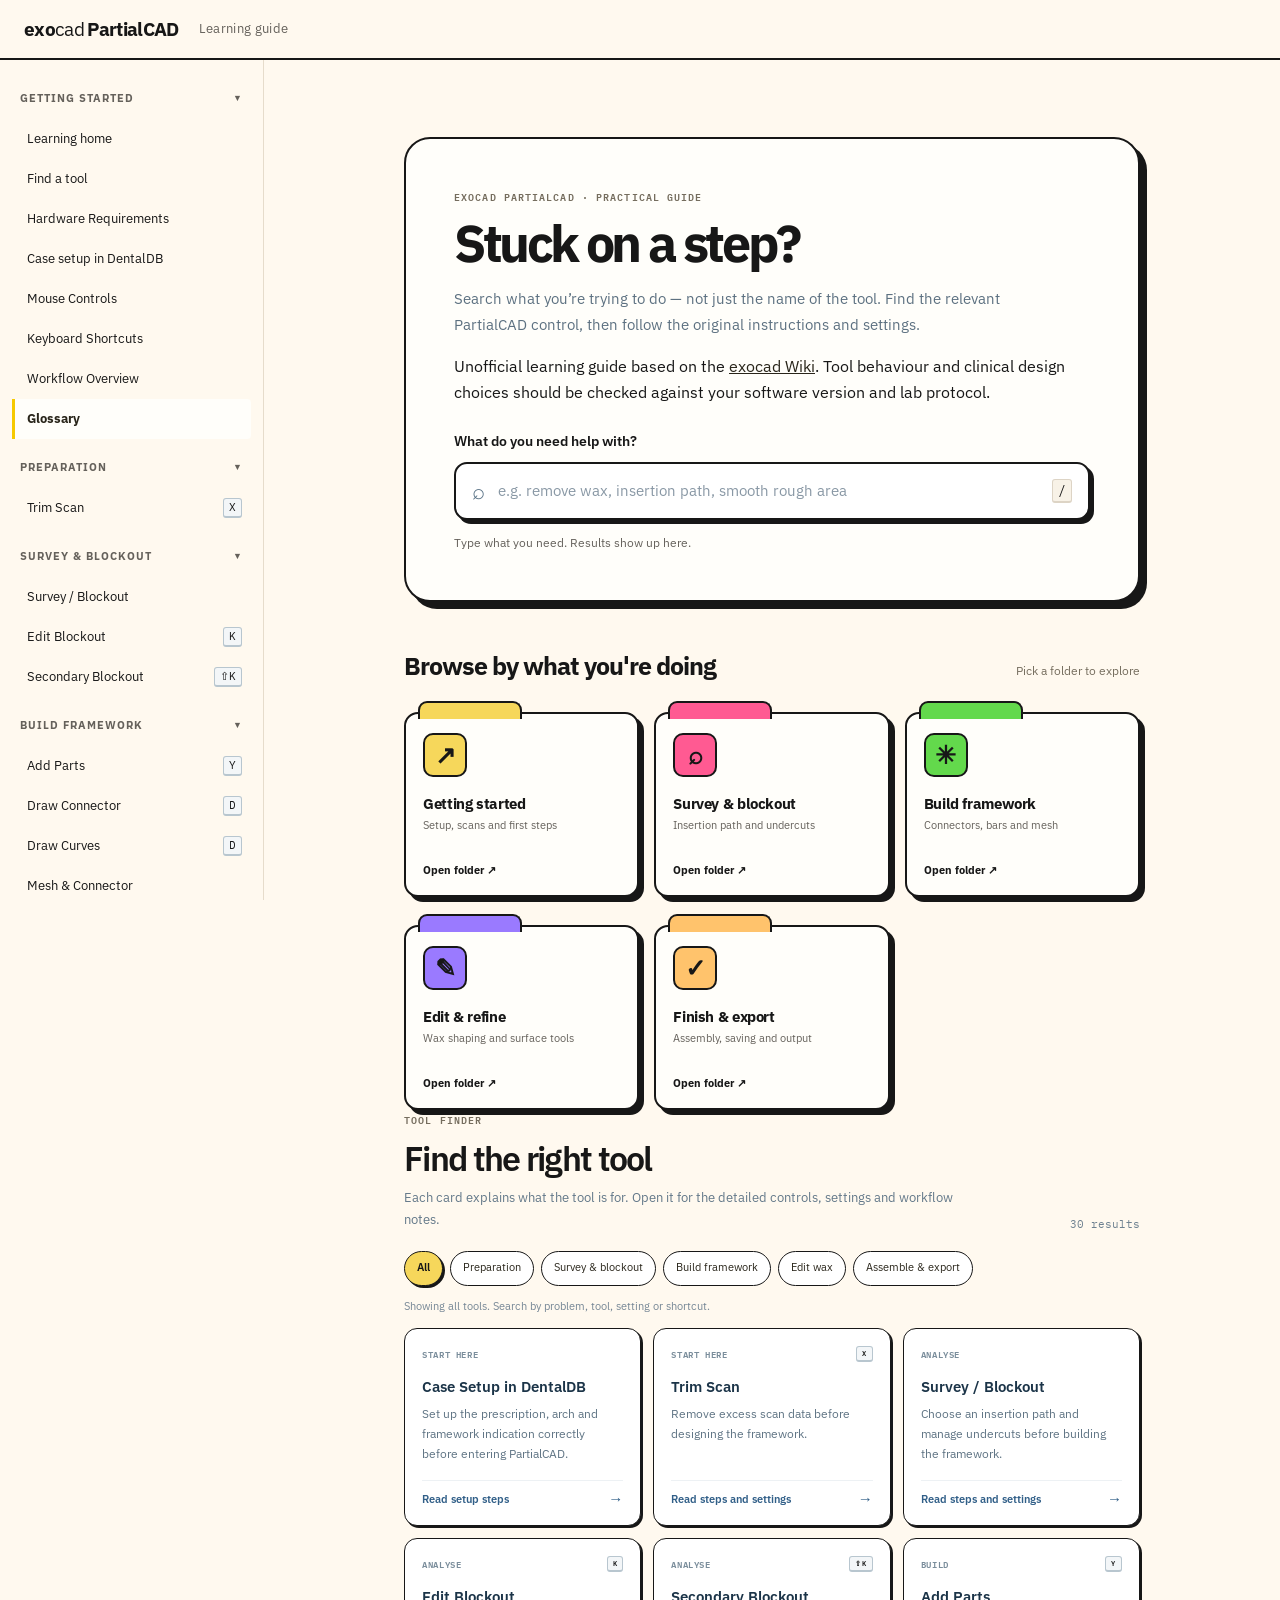
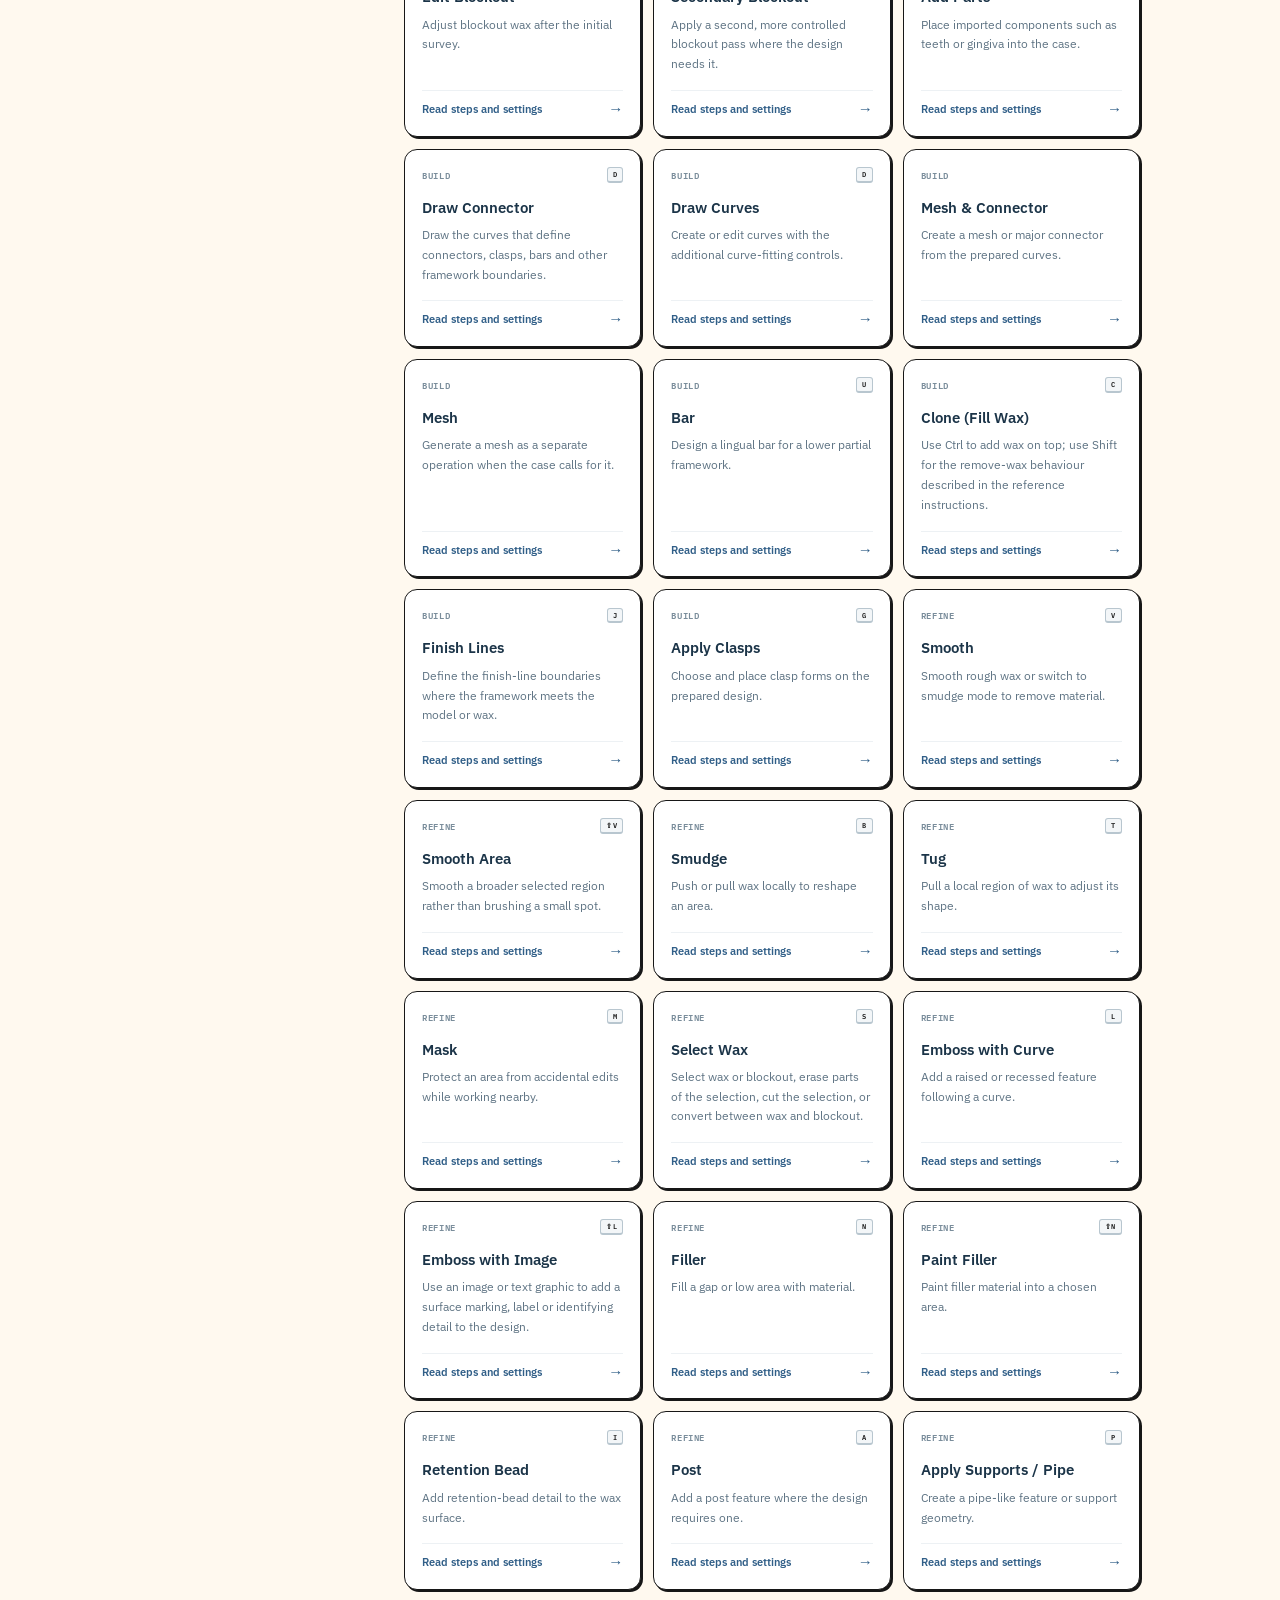
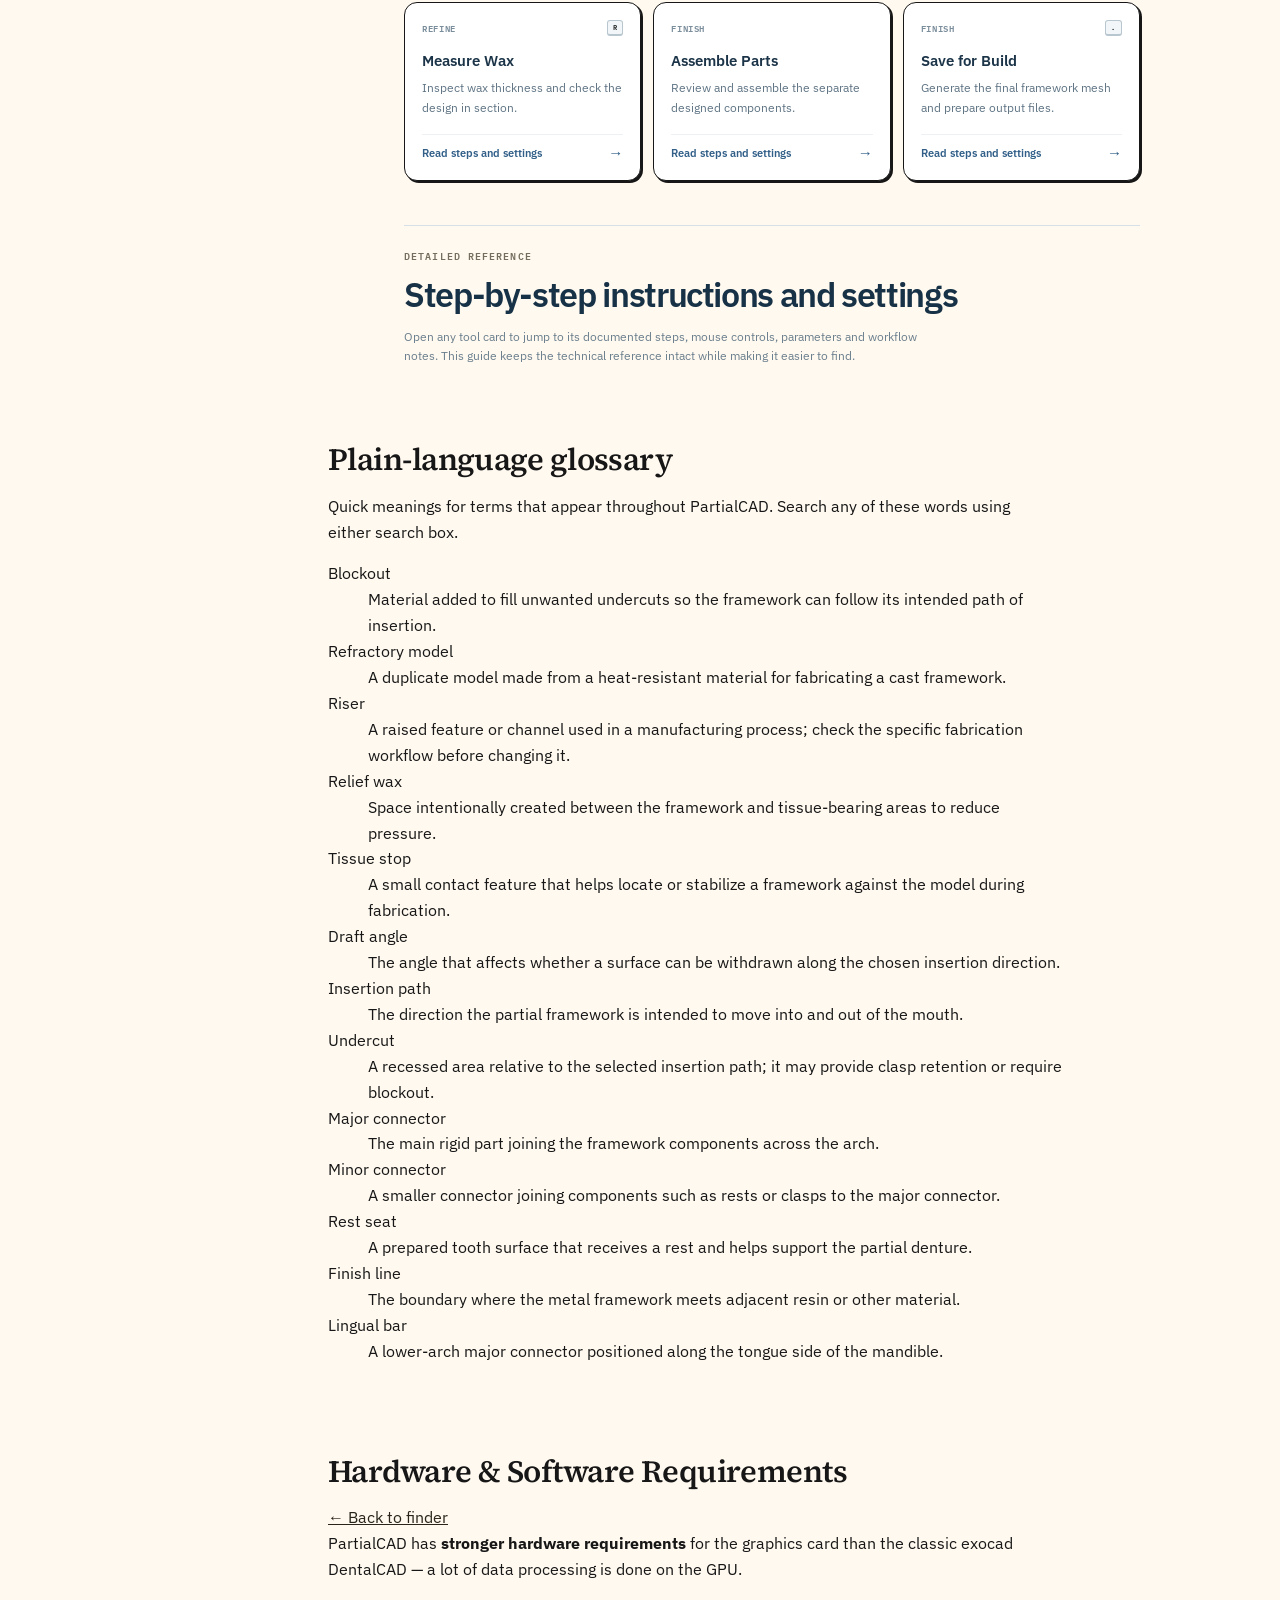
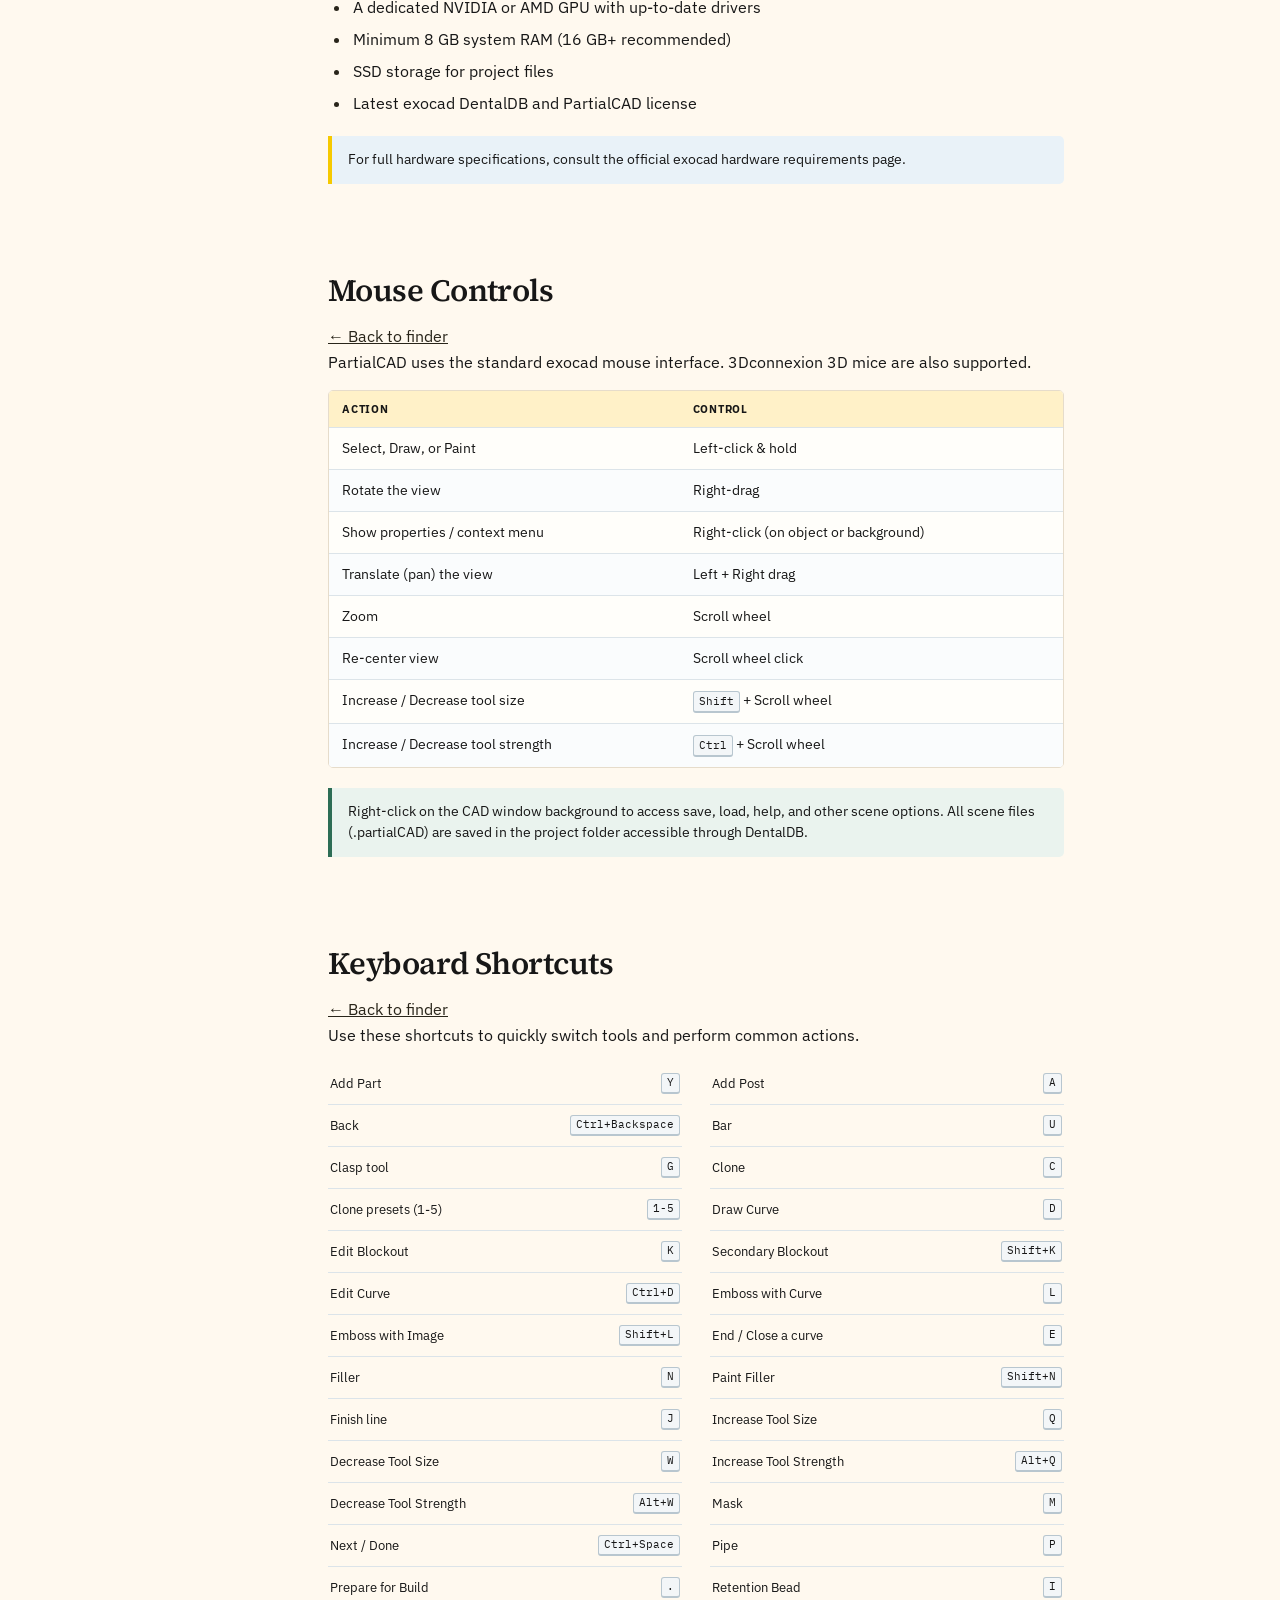
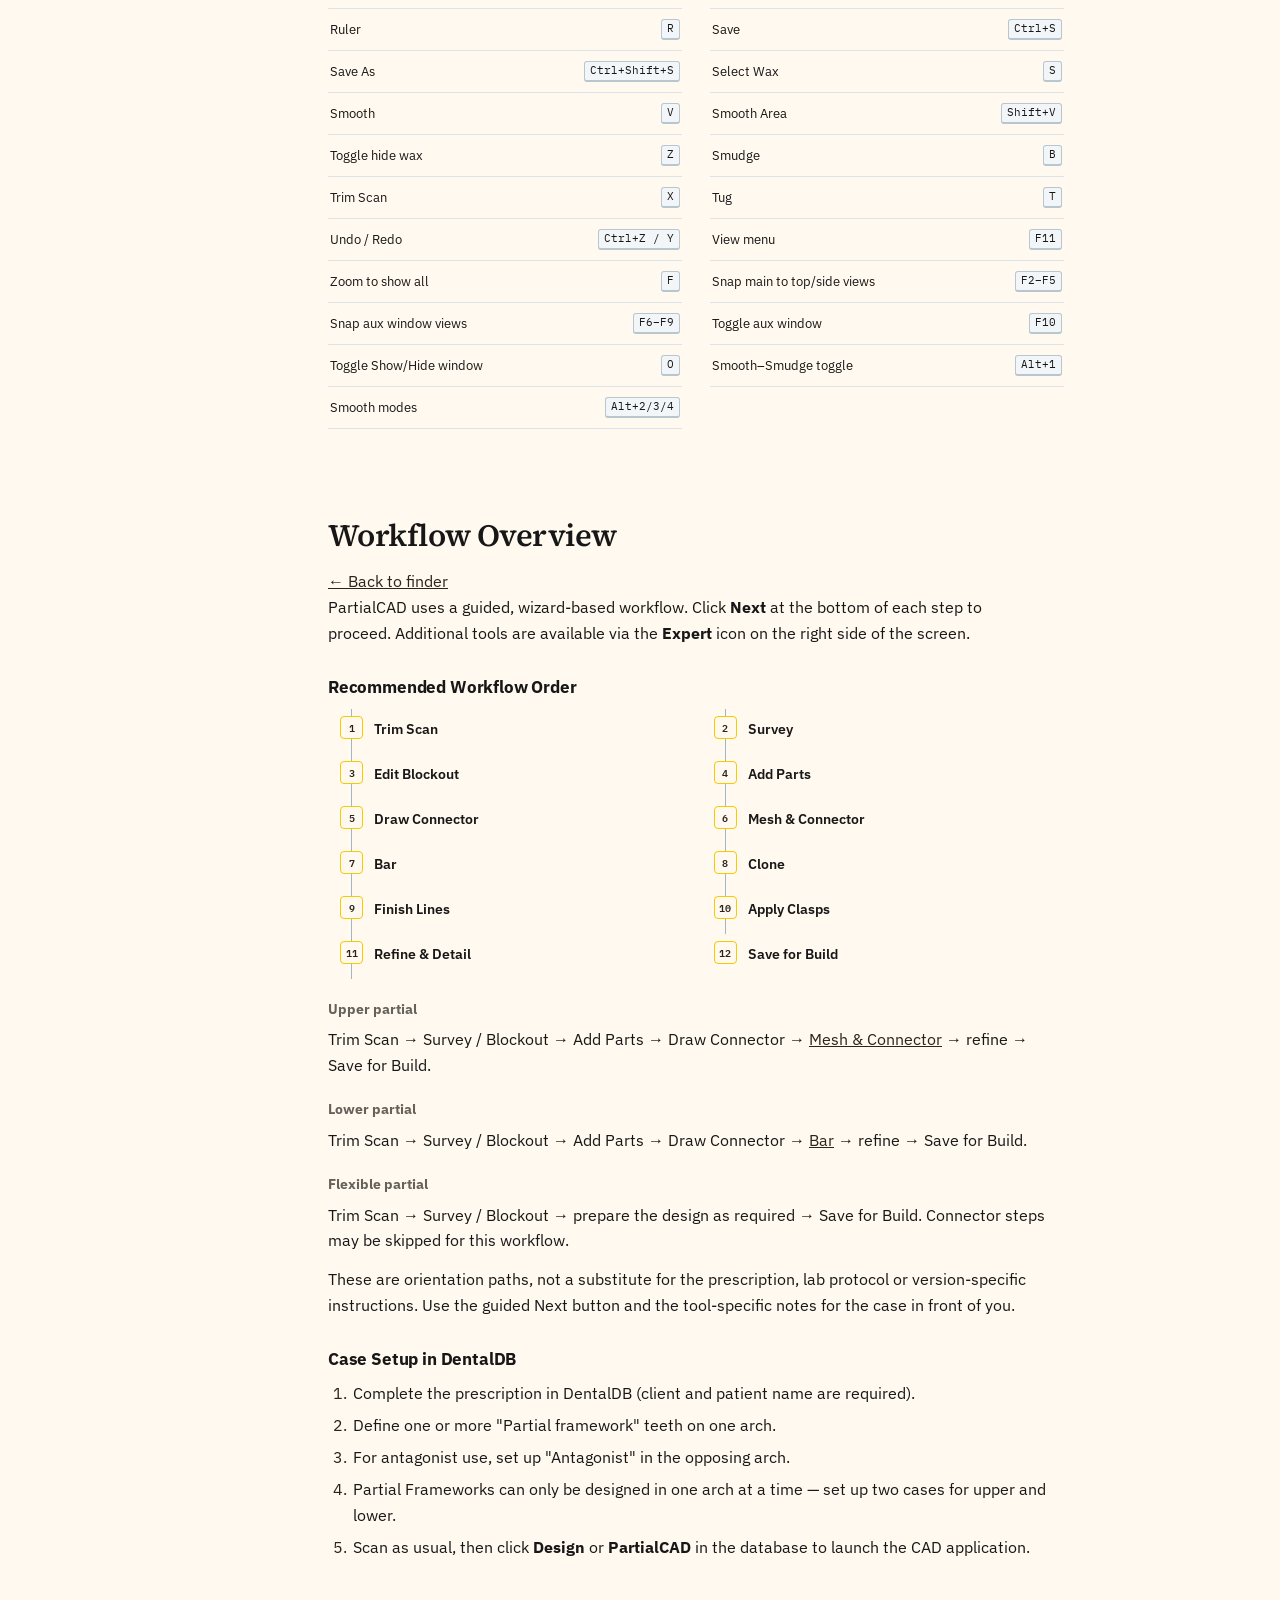
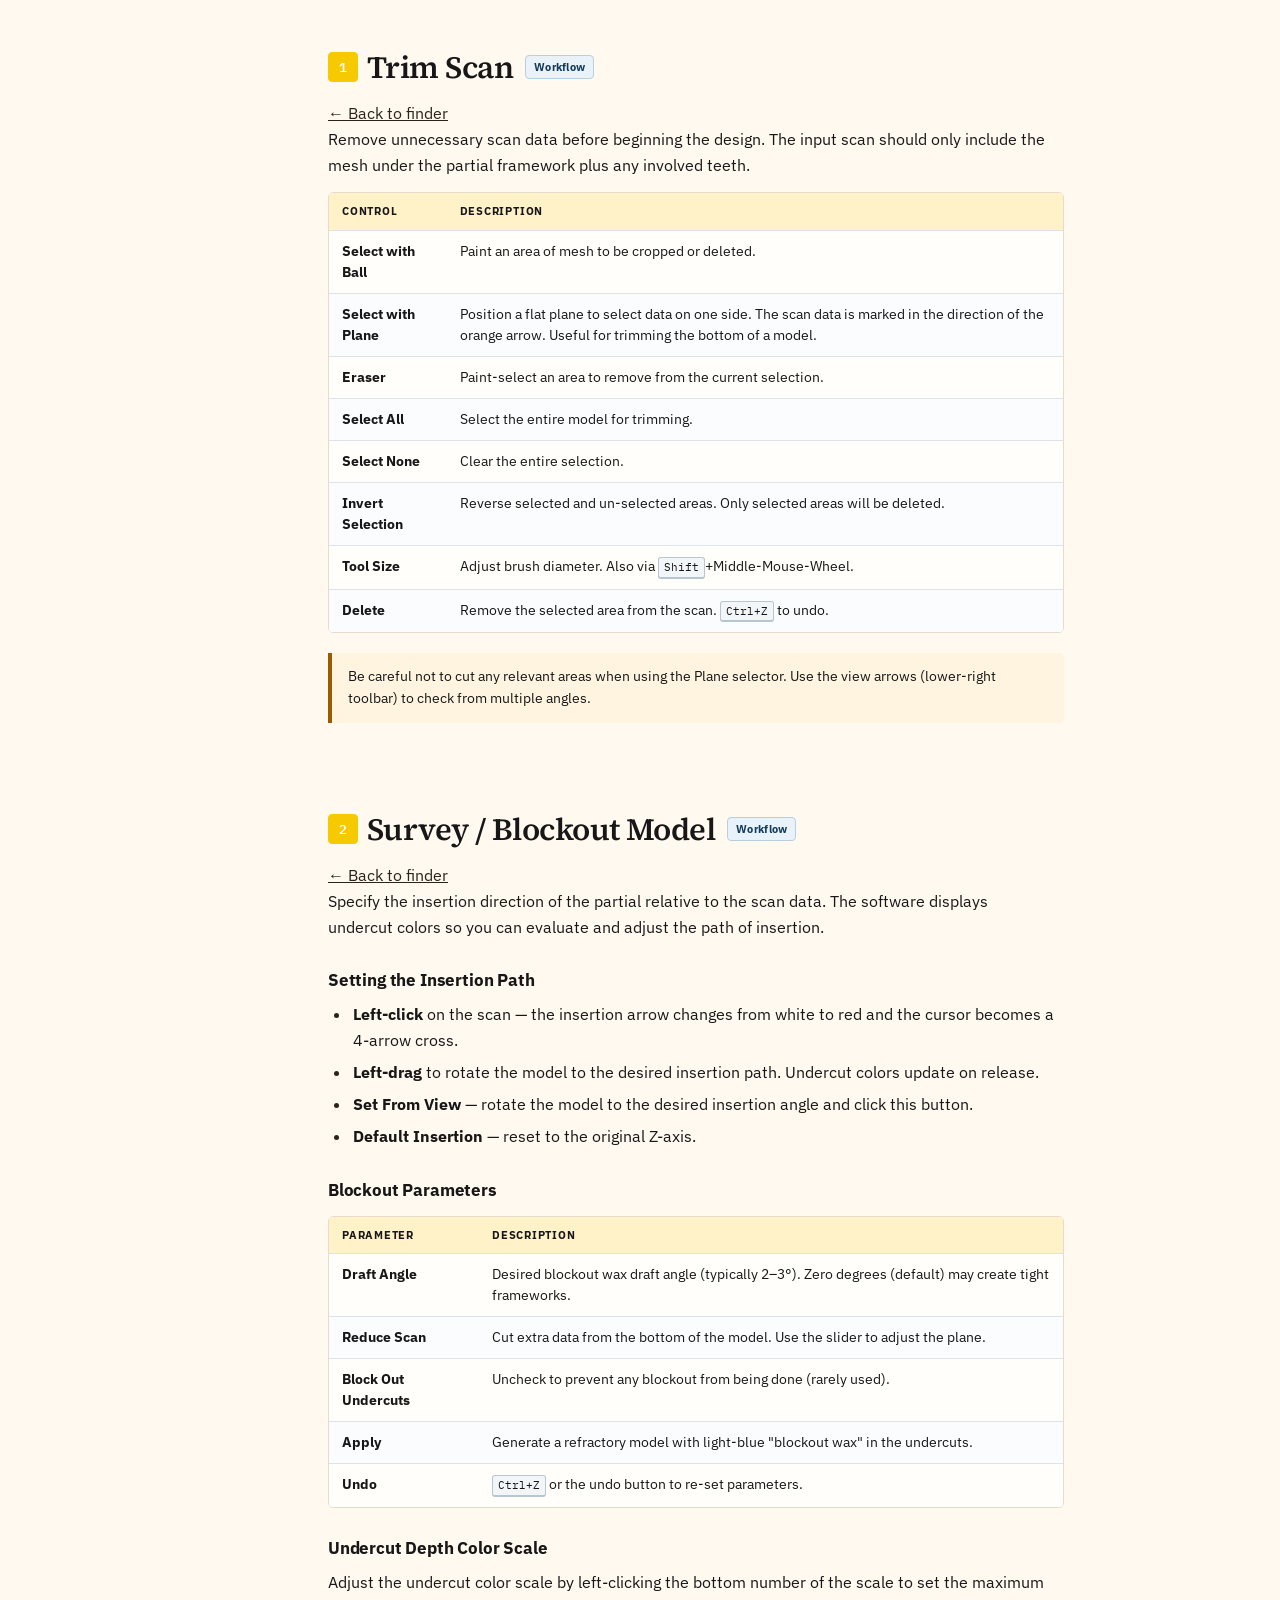
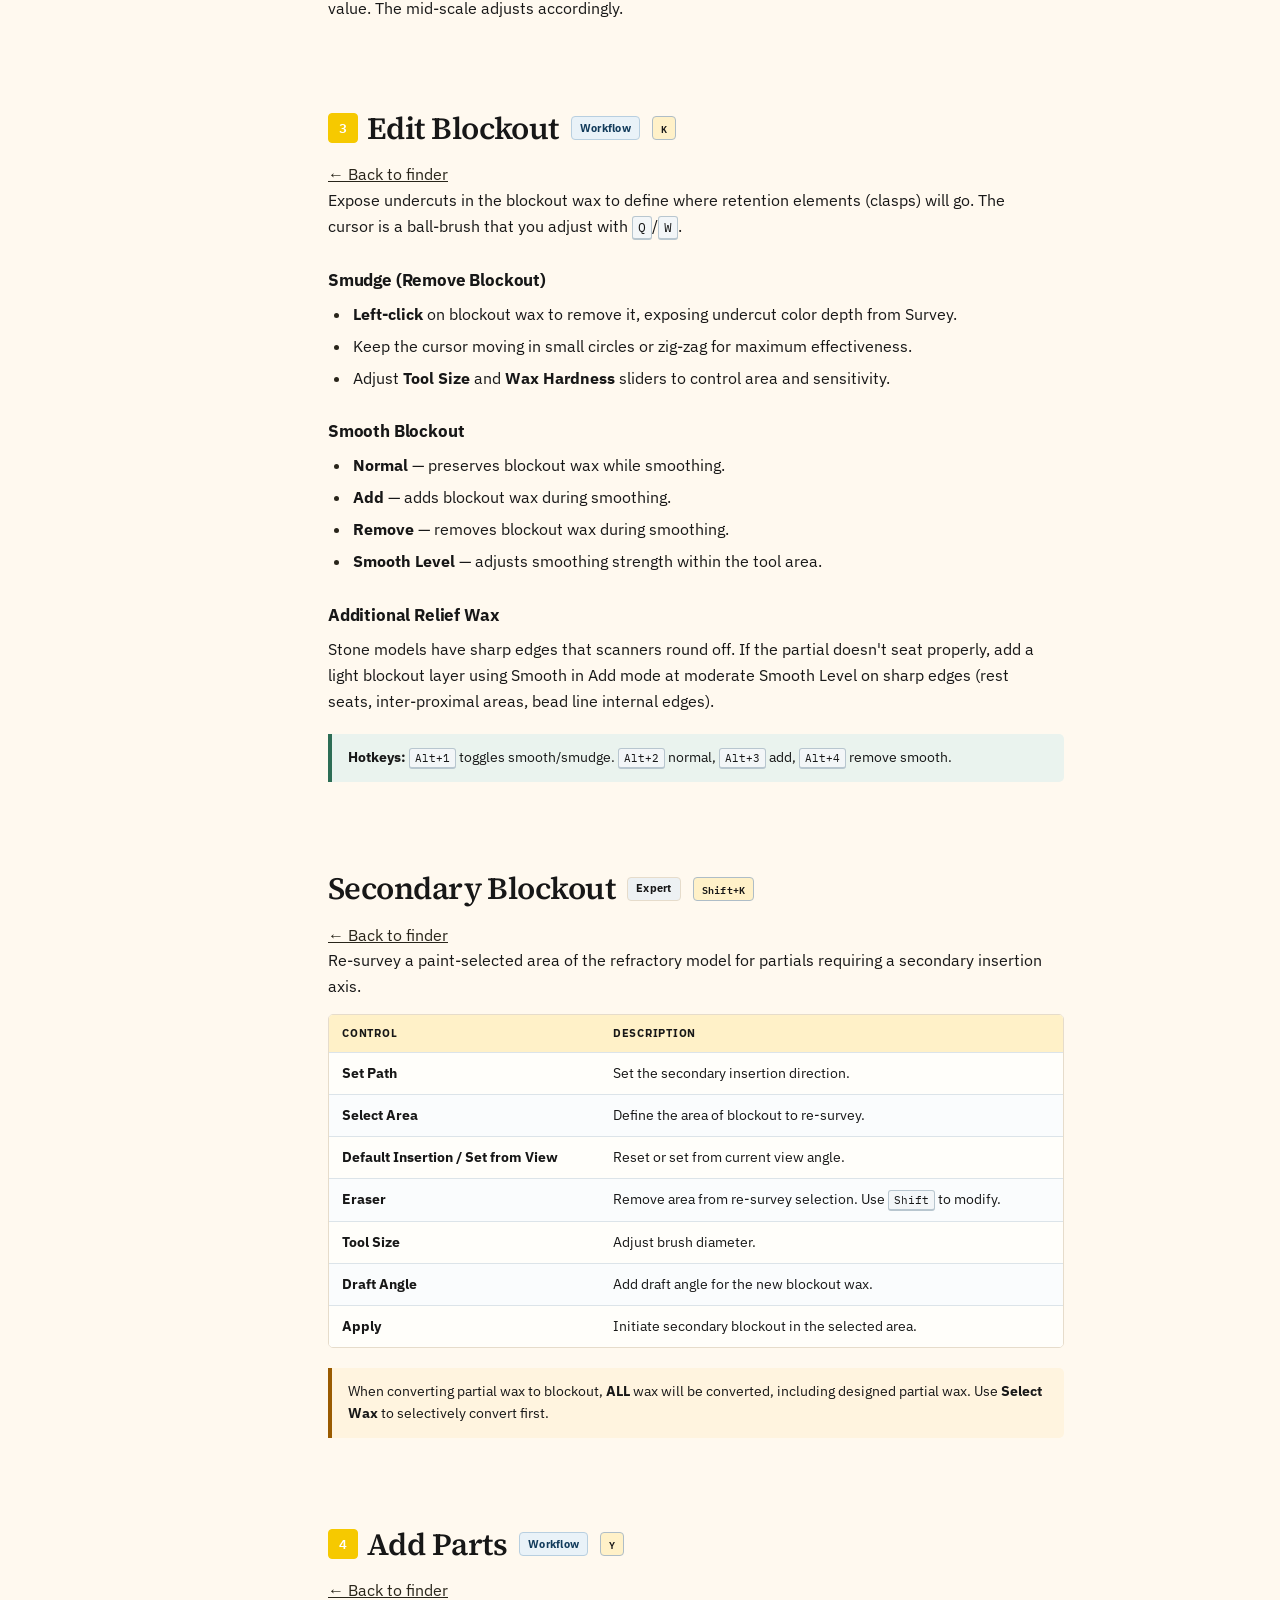
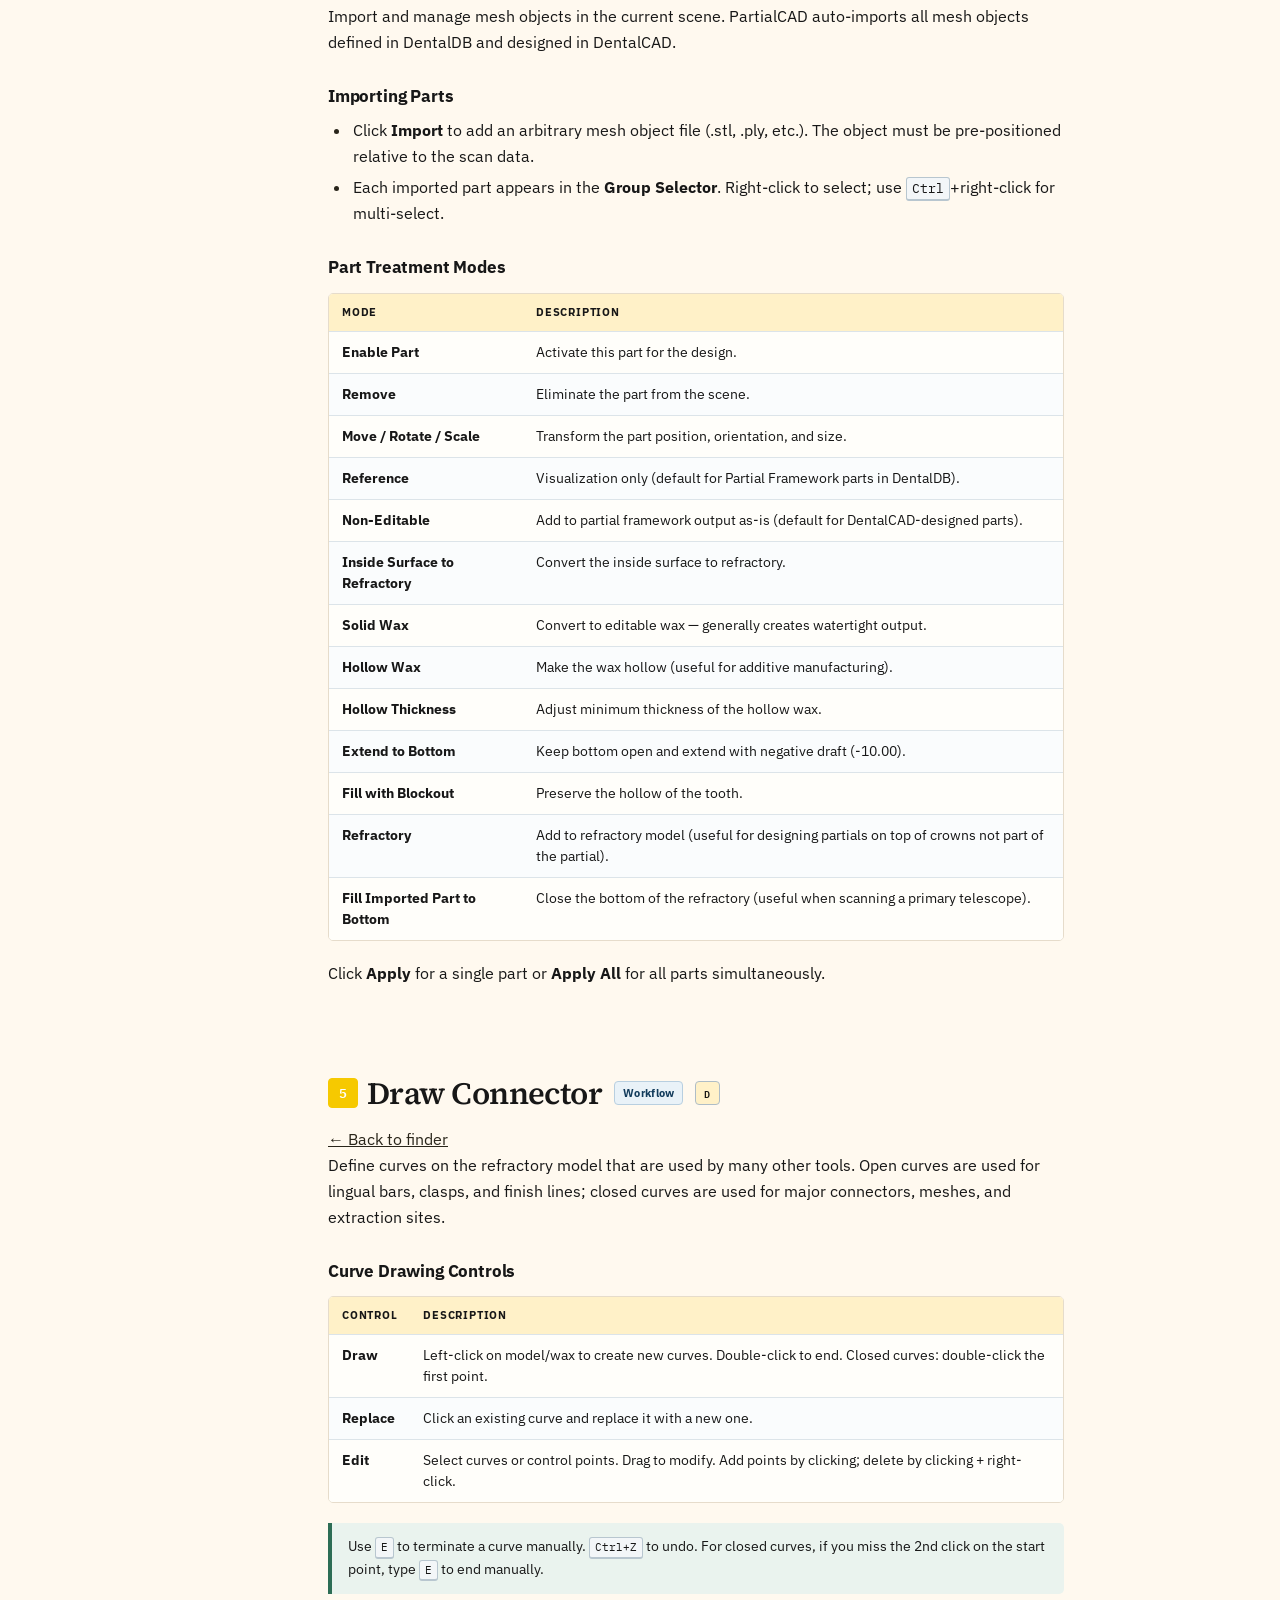
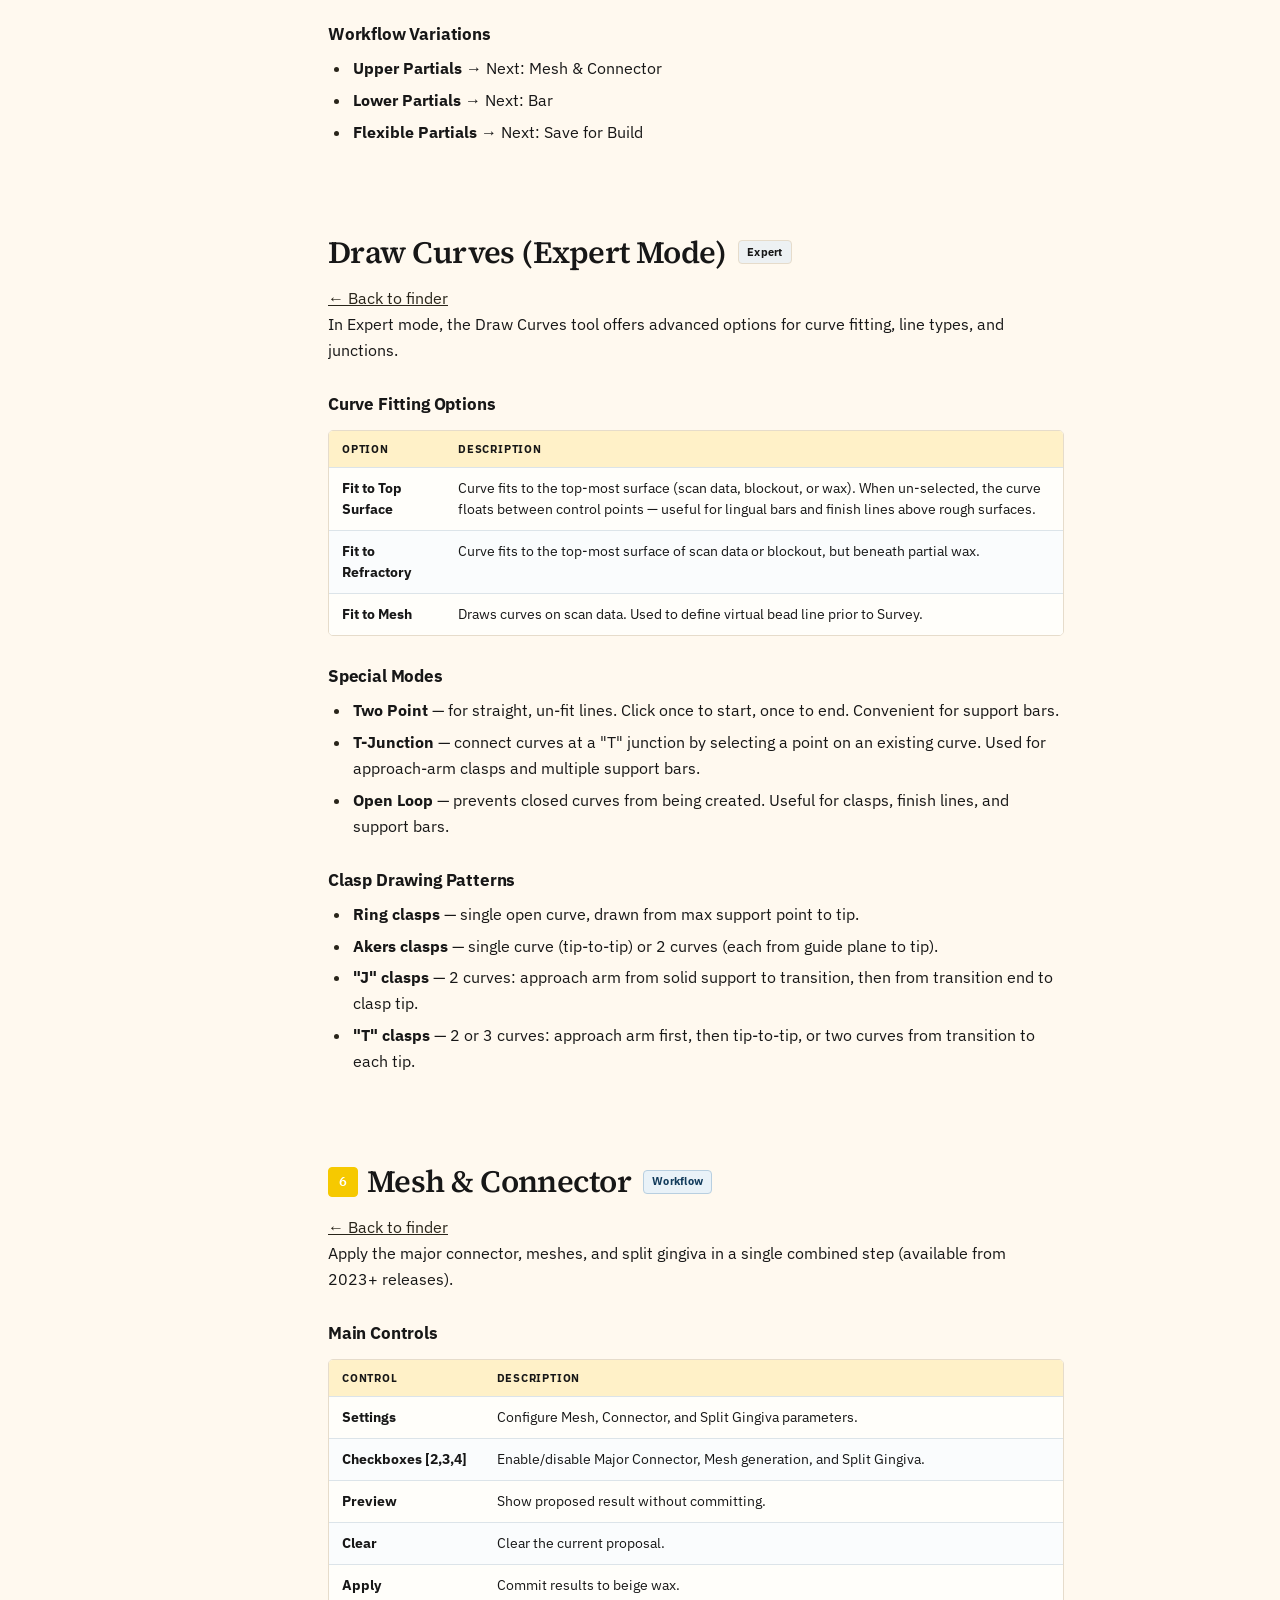
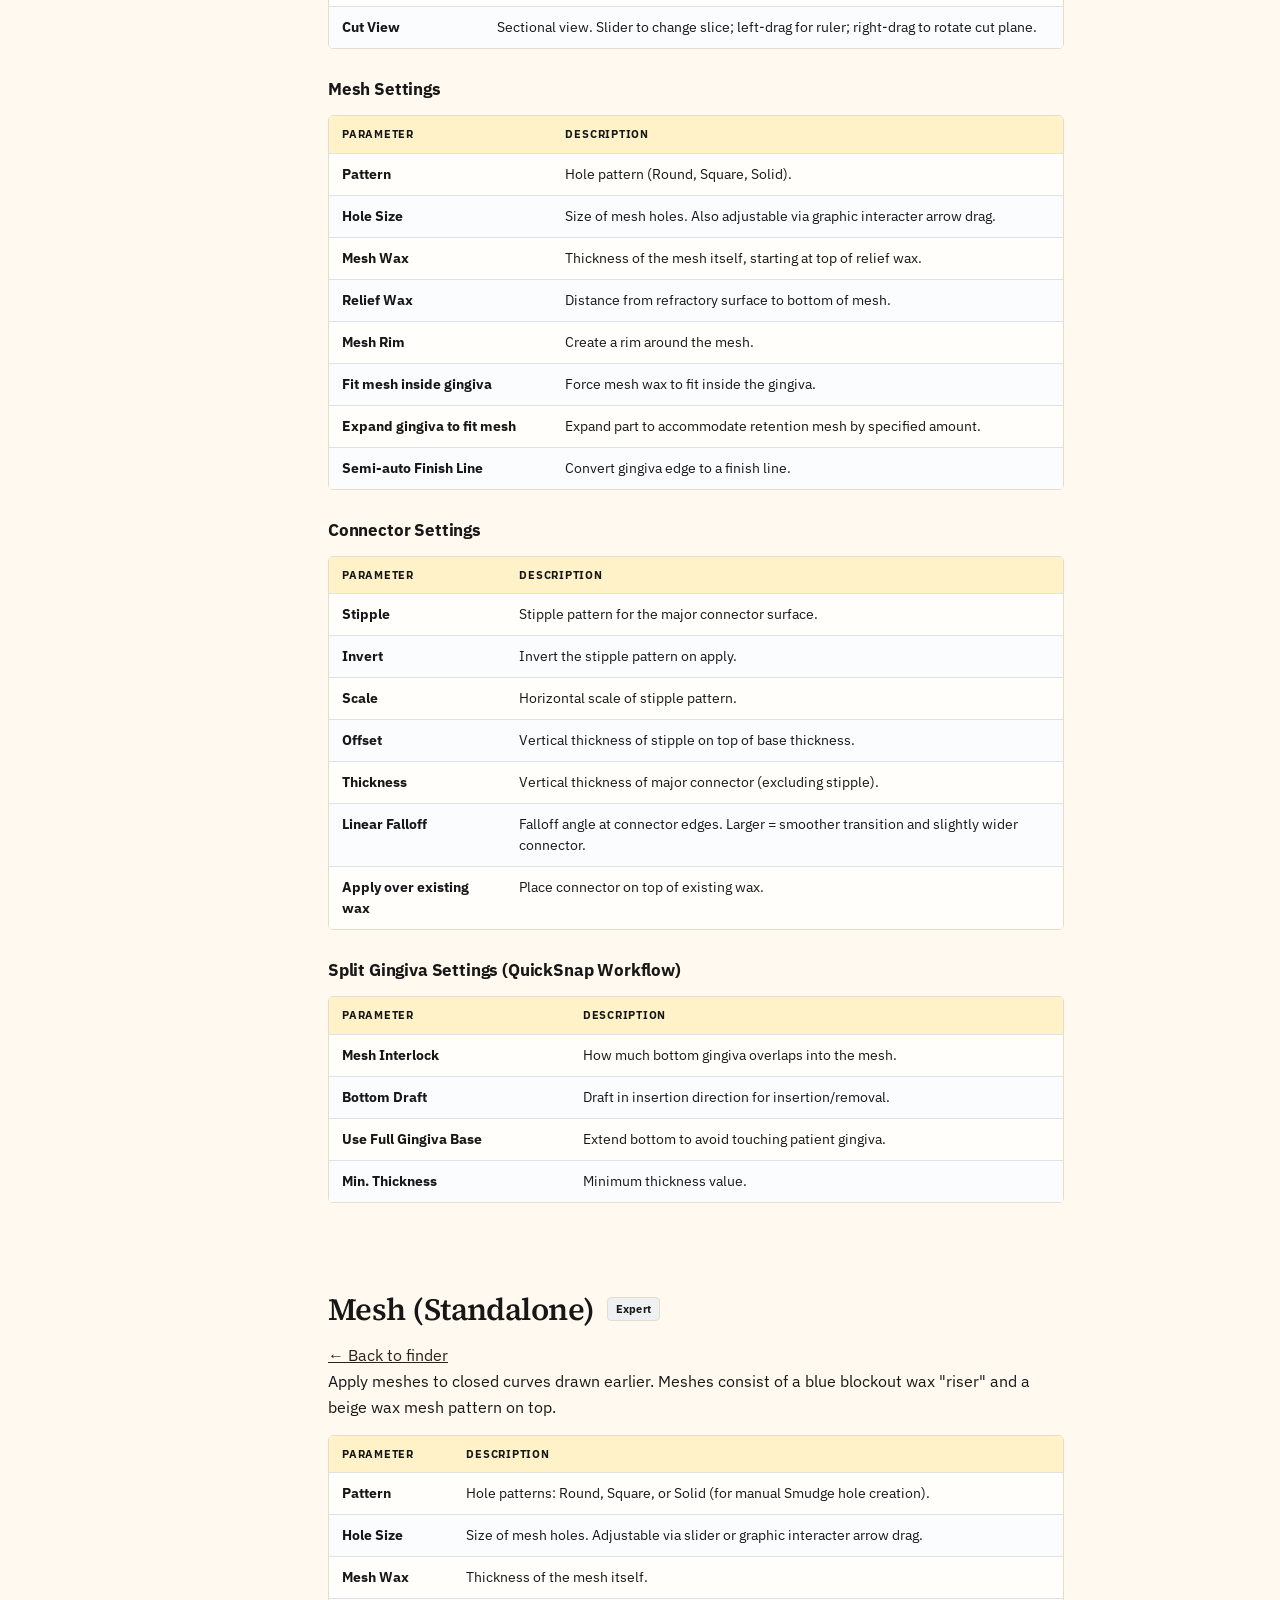
==== commit 553924a5: "Keep current guide content while adding folder-style home" ====
--- a/partial-cad/index.html
+++ b/partial-cad/index.html
@@ -4,7 +4,11 @@
   <meta charset="UTF-8">
   <meta name="viewport" content="width=device-width, initial-scale=1.0">
   <title>PartialCAD Learning Guide | exocad</title>
-  <meta name="description" content="An interactive PartialCAD learning guide with workflow exploration, tool discovery, settings, and shortcuts.">
+  <meta name="description" content="A practical, searchable beginner guide to exocad PartialCAD tools, wax editing, blockout, framework design and workflow.">
+  <meta property="og:title" content="PartialCAD Practical Guide">
+  <meta property="og:description" content="Find the PartialCAD tool or workflow step that solves the problem you are stuck on.">
+  <meta property="og:type" content="website">
+  <link rel="icon" href="data:image/svg+xml,%3Csvg xmlns=%22http://www.w3.org/2000/svg%22 viewBox=%220 0 40 40%22%3E%3Crect width=%2240%22 height=%2240%22 rx=%226%22 fill=%22%23152c3d%22/%3E%3Cpath d=%22M10 12h20M10 20h14M10 28h9%22 stroke=%22white%22 stroke-width=%223%22 stroke-linecap=%22round%22/%3E%3C/svg%3E">
   <link rel="stylesheet" href="styles.css">
 </head>
 <body>
@@ -25,44 +29,42 @@
 
 <!-- SIDEBAR -->
 <nav class="sidebar" id="guide-nav" aria-label="PartialCAD guide navigation">
-  <div class="search-box">
-    <label class="visually-hidden" for="guide-search">Search tools, settings, and instructions</label>
-    <span class="search-icon" aria-hidden="true">⌕</span>
-    <input type="search" id="guide-search" class="search-input" placeholder="Find a tool or setting" autocomplete="off" aria-describedby="search-status">
-    <p class="search-status" id="search-status" role="status" aria-live="polite">Search across tool names, settings, and instructions.</p>
-  </div>
-
   <!-- Getting Started -->
   <div class="nav-section">
     <button class="nav-section-title" type="button" aria-expanded="true" aria-controls="nav-getting-started">Getting Started<span class="chevron" aria-hidden="true">&#9660;</span></button>
     <ul class="nav-links" id="nav-getting-started">
       <li><a href="#overview">Learning home</a></li>
       <li><a href="#tool-explorer">Find a tool</a></li>
-      <li><a href="#tool-explorer">Tool finder</a></li>
       <li><a href="#requirements">Hardware Requirements</a></li>
       <li><a href="#case-setup-dentaldb">Case setup in DentalDB</a></li>
       <li><a href="#mouse-controls">Mouse Controls</a></li>
       <li><a href="#keyboard-shortcuts">Keyboard Shortcuts</a></li>
       <li><a href="#workflow">Workflow Overview</a></li>
+      <li><a href="#glossary">Glossary</a></li>
     </ul>
   </div>
 
-  <!-- Preparation -->
+  <!-- Finder categories match the category filters -->
   <div class="nav-section">
     <button class="nav-section-title" type="button" aria-expanded="true" aria-controls="nav-preparation">Preparation<span class="chevron" aria-hidden="true">&#9660;</span></button>
     <ul class="nav-links" id="nav-preparation">
       <li><a href="#trim-scan">Trim Scan <kbd>X</kbd></a></li>
+    </ul>
+  </div>
+
+  <div class="nav-section">
+    <button class="nav-section-title" type="button" aria-expanded="true" aria-controls="nav-survey">Survey &amp; Blockout<span class="chevron" aria-hidden="true">&#9660;</span></button>
+    <ul class="nav-links" id="nav-survey">
       <li><a href="#survey">Survey / Blockout</a></li>
       <li><a href="#edit-blockout">Edit Blockout <kbd>K</kbd></a></li>
       <li><a href="#secondary-blockout">Secondary Blockout <kbd>⇧K</kbd></a></li>
+    </ul>
+  </div>
+
+  <div class="nav-section">
+    <button class="nav-section-title" type="button" aria-expanded="true" aria-controls="nav-framework">Build Framework<span class="chevron" aria-hidden="true">&#9660;</span></button>
+    <ul class="nav-links" id="nav-framework">
       <li><a href="#add-parts">Add Parts <kbd>Y</kbd></a></li>
-    </ul>
-  </div>
-
-  <!-- Structure -->
-  <div class="nav-section">
-    <button class="nav-section-title" type="button" aria-expanded="true" aria-controls="nav-framework">Framework Structure<span class="chevron" aria-hidden="true">&#9660;</span></button>
-    <ul class="nav-links" id="nav-framework">
       <li><a href="#draw-connector">Draw Connector <kbd>D</kbd></a></li>
       <li><a href="#draw-curves">Draw Curves <kbd>D</kbd></a></li>
       <li><a href="#mesh-connector">Mesh &amp; Connector</a></li>
@@ -74,23 +76,16 @@
     </ul>
   </div>
 
-  <!-- Refinement -->
   <div class="nav-section">
-    <button class="nav-section-title" type="button" aria-expanded="true" aria-controls="nav-refinement">Refinement<span class="chevron" aria-hidden="true">&#9660;</span></button>
+    <button class="nav-section-title" type="button" aria-expanded="true" aria-controls="nav-refinement">Edit Wax<span class="chevron" aria-hidden="true">&#9660;</span></button>
     <ul class="nav-links" id="nav-refinement">
+      <li><a href="#refine-detail">Refine &amp; Detail <kbd>11</kbd></a></li>
       <li><a href="#smooth">Smooth <kbd>V</kbd></a></li>
       <li><a href="#smooth-area">Smooth Area <kbd>⇧V</kbd></a></li>
       <li><a href="#smudge">Smudge <kbd>B</kbd></a></li>
       <li><a href="#tug">Tug <kbd>T</kbd></a></li>
       <li><a href="#mask">Mask <kbd>M</kbd></a></li>
       <li><a href="#select-wax">Select Wax <kbd>S</kbd></a></li>
-    </ul>
-  </div>
-
-  <!-- Detailing -->
-  <div class="nav-section">
-    <button class="nav-section-title" type="button" aria-expanded="true" aria-controls="nav-detailing">Detailing &amp; Features<span class="chevron" aria-hidden="true">&#9660;</span></button>
-    <ul class="nav-links" id="nav-detailing">
       <li><a href="#emboss-curve">Emboss with Curve <kbd>L</kbd></a></li>
       <li><a href="#emboss-image">Emboss with Image <kbd>⇧L</kbd></a></li>
       <li><a href="#filler">Filler <kbd>N</kbd></a></li>
@@ -102,13 +97,18 @@
     </ul>
   </div>
 
-  <!-- Assembly & Export -->
   <div class="nav-section">
-    <button class="nav-section-title" type="button" aria-expanded="true" aria-controls="nav-assembly">Assembly &amp; Export<span class="chevron" aria-hidden="true">&#9660;</span></button>
+    <button class="nav-section-title" type="button" aria-expanded="true" aria-controls="nav-assembly">Assemble &amp; Export<span class="chevron" aria-hidden="true">&#9660;</span></button>
     <ul class="nav-links" id="nav-assembly">
       <li><a href="#assemble-parts">Assemble Parts</a></li>
       <li><a href="#save-build">Save for Build <kbd>.</kbd></a></li>
     </ul>
+  </div>
+  <div class="menu-credit">
+    <p class="credit-label">Designed and developed by</p>
+    <p><a href="https://muskankgupta.vercel.app/" target="_blank" rel="noopener noreferrer">Muskan K</a></p>
+    <p><a href="https://yugaldoddamani.pages.dev/" target="_blank" rel="noopener noreferrer">Yugal Doddamani</a></p>
+    <p class="credit-source">Source of knowledge: <a href="https://wiki.exocad.com/" target="_blank" rel="noopener noreferrer">exocad Wiki</a></p>
   </div>
 </nav>
 
@@ -121,6 +121,7 @@
       <p class="eyebrow">EXOCAD PARTIALCAD · PRACTICAL GUIDE</p>
       <h1 id="page-title">Stuck on a step?</h1>
       <p class="help-lede">Search what you’re trying to do — not just the name of the tool. Find the relevant PartialCAD control, then follow the original instructions and settings.</p>
+      <p class="guide-disclaimer">Unofficial learning guide based on the <a href="https://wiki.exocad.com/" target="_blank" rel="noopener noreferrer">exocad Wiki</a>. Tool behaviour and clinical design choices should be checked against your software version and lab protocol.</p>
     </div>
     <div class="quick-search-panel" id="tool-explorer">
       <label for="tool-search">What do you need help with?</label>
@@ -128,22 +129,23 @@
       <p class="search-hint">Type what you need. Results show up here.</p>
       <div class="instant-search-results" id="instant-search-results" role="listbox" aria-label="Search results" hidden></div>
     </div>
-    <div class="category-shelf" aria-label="Browse guide categories">
-      <div class="category-shelf-heading"><h2>Browse by what you're doing</h2><span>Pick a folder to explore</span></div>
-      <div class="folder-grid">
-        <button class="folder-card folder-yellow" type="button" data-folder-filter="prepare"><span class="folder-tab"></span><span class="folder-icon" aria-hidden="true">↗</span><strong>Getting started</strong><small>Setup, scans and first steps</small><span class="folder-open">Open folder ↗</span></button>
-        <button class="folder-card folder-pink" type="button" data-folder-filter="analyse"><span class="folder-tab"></span><span class="folder-icon" aria-hidden="true">⌕</span><strong>Survey &amp; blockout</strong><small>Insertion path and undercuts</small><span class="folder-open">Open folder ↗</span></button>
-        <button class="folder-card folder-green" type="button" data-folder-filter="construct"><span class="folder-tab"></span><span class="folder-icon" aria-hidden="true">✳</span><strong>Build framework</strong><small>Connectors, bars and mesh</small><span class="folder-open">Open folder ↗</span></button>
-        <button class="folder-card folder-purple" type="button" data-folder-filter="refine"><span class="folder-tab"></span><span class="folder-icon" aria-hidden="true">✎</span><strong>Edit &amp; refine</strong><small>Wax shaping and surface tools</small><span class="folder-open">Open folder ↗</span></button>
-        <button class="folder-card folder-orange" type="button" data-folder-filter="finish"><span class="folder-tab"></span><span class="folder-icon" aria-hidden="true">✓</span><strong>Finish &amp; export</strong><small>Assembly, saving and output</small><span class="folder-open">Open folder ↗</span></button>
-      </div>
+  </section>
+
+  <section class="category-shelf" aria-label="Browse guide categories">
+    <div class="category-shelf-heading"><h2>Browse by what you're doing</h2><span>Pick a folder to explore</span></div>
+    <div class="folder-grid">
+      <button class="folder-card folder-yellow" type="button" data-folder-filter="prepare"><span class="folder-icon" aria-hidden="true">↗</span><strong>Getting started</strong><small>Setup, scans and first steps</small><span class="folder-open">Open folder ↗</span></button>
+      <button class="folder-card folder-pink" type="button" data-folder-filter="analyse"><span class="folder-icon" aria-hidden="true">⌕</span><strong>Survey &amp; blockout</strong><small>Insertion path and undercuts</small><span class="folder-open">Open folder ↗</span></button>
+      <button class="folder-card folder-green" type="button" data-folder-filter="construct"><span class="folder-icon" aria-hidden="true">✳</span><strong>Build framework</strong><small>Connectors, bars and mesh</small><span class="folder-open">Open folder ↗</span></button>
+      <button class="folder-card folder-purple" type="button" data-folder-filter="refine"><span class="folder-icon" aria-hidden="true">✎</span><strong>Edit &amp; refine</strong><small>Wax shaping and surface tools</small><span class="folder-open">Open folder ↗</span></button>
+      <button class="folder-card folder-orange" type="button" data-folder-filter="finish"><span class="folder-icon" aria-hidden="true">✓</span><strong>Finish &amp; export</strong><small>Assembly, saving and output</small><span class="folder-open">Open folder ↗</span></button>
     </div>
   </section>
 
   <section class="tool-explorer" aria-labelledby="tool-library-title">
     <div class="tool-library-heading">
       <div><p class="section-kicker">TOOL FINDER</p><h2 id="tool-library-title">Find the right tool</h2><p class="section-intro">Each card explains what the tool is for. Open it for the detailed controls, settings and workflow notes.</p></div>
-      <span id="tool-count" class="tool-count">28 tools</span>
+      <span id="tool-count" class="tool-count">30 guide entries</span>
     </div>
     <div class="explorer-controls">
       <div class="filter-row" aria-label="Filter tools by task stage">
@@ -156,6 +158,14 @@
       </div>
     </div>
     <p id="tool-search-status" role="status" class="explorer-status">Showing all tools. Search by problem, tool, setting or shortcut.</p>
+    <section class="wax-rescue" id="wax-removal-rescue" hidden aria-labelledby="wax-rescue-title">
+      <div class="wax-rescue-heading"><p class="section-kicker">COMMON PROBLEM</p><h3 id="wax-rescue-title">I need to remove wax</h3><p>Start with the most targeted option. If that does not suit the shape you need, try the next method.</p></div>
+      <ol class="wax-rescue-steps">
+        <li><a href="#select-wax"><span class="rescue-step-number">1</span><span><strong>Select Wax → Cut Selection</strong><small>Use this when you need to remove a defined area of wax precisely.</small></span><span class="rescue-arrow" aria-hidden="true">→</span></a></li>
+        <li><a href="#clone"><span class="rescue-step-number">2</span><span><strong>Clone (Fill Wax) + Shift</strong><small>Use this when you need to remove material by applying the negative thickness behaviour described in the tool instructions. Ctrl is used to add on top.</small></span><span class="rescue-arrow" aria-hidden="true">→</span></a></li>
+        <li><a href="#smooth"><span class="rescue-step-number">3</span><span><strong>Smooth → Smudge mode</strong><small>Use this for small local corrections when you want to reshape the wax instead of cutting a clean boundary.</small></span><span class="rescue-arrow" aria-hidden="true">→</span></a></li>
+      </ol>
+    </section>
     <div class="tool-card-grid">
       <a class="tool-card" data-stage="prepare" data-search="case setup dentaldb prescription patient antagonist partial framework arch start new case" href="#case-setup-dentaldb">
     <span class="tool-card-meta">START HERE</span>
@@ -169,13 +179,13 @@
     <p>Remove excess scan data before designing the framework.</p>
     <span class="tool-card-action">Read steps and settings <span aria-hidden="true">→</span></span>
   </a>
-<a class="tool-card" data-stage="analyse" data-search="survey blockout insertion path survey undercut blockout angle survey model" href="#survey">
+<a class="tool-card" data-stage="analyse" data-search="survey blockout insertion path survey undercut blockout angle survey model path of insertion tilt draw direction" href="#survey">
     <span class="tool-card-meta">ANALYSE</span>
     <b>Survey / Blockout</b>
     <p>Choose an insertion path and manage undercuts before building the framework.</p>
     <span class="tool-card-action">Read steps and settings <span aria-hidden="true">→</span></span>
   </a>
-<a class="tool-card" data-stage="analyse" data-search="edit blockout k remove blockout wax change blockout smudge edit" href="#edit-blockout">
+<a class="tool-card" data-stage="analyse" data-search="edit blockout k remove blockout wax change blockout smudge edit cut off wax remove wax" href="#edit-blockout">
     <span class="tool-card-meta">ANALYSE<kbd>K</kbd></span>
     <b>Edit Blockout</b>
     <p>Adjust blockout wax after the initial survey.</p>
@@ -193,25 +203,25 @@
     <p>Place imported components such as teeth or gingiva into the case.</p>
     <span class="tool-card-action">Read steps and settings <span aria-hidden="true">→</span></span>
   </a>
-<a class="tool-card" data-stage="construct" data-search="draw connector draw line curve connector clasp bar finish line" href="#draw-connector">
+<a class="tool-card" data-stage="construct" data-search="draw connector draw line curve connector clasp bar finish line framework outline" href="#draw-connector">
     <span class="tool-card-meta">BUILD<kbd>D</kbd></span>
     <b>Draw Connector</b>
     <p>Draw the curves that define connectors, clasps, bars and other framework boundaries.</p>
     <span class="tool-card-action">Read steps and settings <span aria-hidden="true">→</span></span>
   </a>
-<a class="tool-card" data-stage="construct" data-search="draw curves curve fitting edit curve expert" href="#draw-curves">
+<a class="tool-card" data-stage="construct" data-search="draw curves curve fitting edit curve expert outline framework" href="#draw-curves">
     <span class="tool-card-meta">BUILD<kbd>D</kbd></span>
     <b>Draw Curves</b>
     <p>Create or edit curves with the additional curve-fitting controls.</p>
     <span class="tool-card-action">Read steps and settings <span aria-hidden="true">→</span></span>
   </a>
-<a class="tool-card" data-stage="construct" data-search="mesh connector mesh major connector upper partial palatal connector" href="#mesh-connector">
+<a class="tool-card" data-stage="construct" data-search="mesh connector mesh major connector upper partial palatal palate palatal plate palate connector roof of mouth" href="#mesh-connector">
     <span class="tool-card-meta">BUILD</span>
     <b>Mesh &amp; Connector</b>
     <p>Create a mesh or major connector from the prepared curves.</p>
     <span class="tool-card-action">Read steps and settings <span aria-hidden="true">→</span></span>
   </a>
-<a class="tool-card" data-stage="construct" data-search="mesh standalone mesh" href="#mesh">
+<a class="tool-card" data-stage="construct" data-search="mesh standalone mesh pores porous porosity holes perforations grid" href="#mesh">
     <span class="tool-card-meta">BUILD</span>
     <b>Mesh</b>
     <p>Generate a mesh as a separate operation when the case calls for it.</p>
@@ -223,10 +233,10 @@
     <p>Design a lingual bar for a lower partial framework.</p>
     <span class="tool-card-action">Read steps and settings <span aria-hidden="true">→</span></span>
   </a>
-<a class="tool-card" data-stage="construct" data-search="clone fill wax add wax remove wax cut off wax subtract wax fill wax clone thickness shift clone bottom cutoff" href="#clone">
+<a class="tool-card" data-stage="construct" data-search="clone fill wax add wax remove wax cut off wax cut wax subtract wax fill wax clone thickness shift ctrl cut material remove material wax removal shave wax" href="#clone">
     <span class="tool-card-meta">BUILD<kbd>C</kbd></span>
     <b>Clone (Fill Wax)</b>
-    <p>Add wax with a chosen thickness, or remove a fixed thickness using the modifier key.</p>
+    <p>Use Ctrl to add wax on top; use Shift for the remove-wax behaviour described in the reference instructions.</p>
     <span class="tool-card-action">Read steps and settings <span aria-hidden="true">→</span></span>
   </a>
 <a class="tool-card" data-stage="construct" data-search="finish lines finish line boundary margin draw finish line" href="#finish-lines">
@@ -241,13 +251,13 @@
     <p>Choose and place clasp forms on the prepared design.</p>
     <span class="tool-card-action">Read steps and settings <span aria-hidden="true">→</span></span>
   </a>
-<a class="tool-card" data-stage="refine" data-search="smooth rough surface smooth wax remove wax smudge edit wax" href="#smooth">
+<a class="tool-card" data-stage="refine" data-search="smooth rough surface bumpy uneven rough wax remove wax smudge edit wax lumpy bumps roughness" href="#smooth">
     <span class="tool-card-meta">REFINE<kbd>V</kbd></span>
     <b>Smooth</b>
     <p>Smooth rough wax or switch to smudge mode to remove material.</p>
     <span class="tool-card-action">Read steps and settings <span aria-hidden="true">→</span></span>
   </a>
-<a class="tool-card" data-stage="refine" data-search="smooth area large area smooth broad region" href="#smooth-area">
+<a class="tool-card" data-stage="refine" data-search="smooth area large area smooth broad region bumpy uneven rough surface" href="#smooth-area">
     <span class="tool-card-meta">REFINE<kbd>⇧V</kbd></span>
     <b>Smooth Area</b>
     <p>Smooth a broader selected region rather than brushing a small spot.</p>
@@ -271,7 +281,7 @@
     <p>Protect an area from accidental edits while working nearby.</p>
     <span class="tool-card-action">Read steps and settings <span aria-hidden="true">→</span></span>
   </a>
-<a class="tool-card" data-stage="refine" data-search="select wax cut off wax cut wax remove wax cut selection delete wax select area convert wax blockout" href="#select-wax">
+<a class="tool-card" data-stage="refine" data-search="select wax cut off wax cut wax remove wax cut selection delete wax select area convert wax blockout remove wax precisely trim wax" href="#select-wax">
     <span class="tool-card-meta">REFINE<kbd>S</kbd></span>
     <b>Select Wax</b>
     <p>Select wax or blockout, erase parts of the selection, cut the selection, or convert between wax and blockout.</p>
@@ -283,13 +293,13 @@
     <p>Add a raised or recessed feature following a curve.</p>
     <span class="tool-card-action">Read steps and settings <span aria-hidden="true">→</span></span>
   </a>
-<a class="tool-card" data-stage="refine" data-search="emboss image emboss with image" href="#emboss-image">
+<a class="tool-card" data-stage="refine" data-search="emboss image emboss with image text graphic logo label surface marking" href="#emboss-image">
     <span class="tool-card-meta">REFINE<kbd>⇧L</kbd></span>
     <b>Emboss with Image</b>
-    <p>Open the relevant instructions and controls in the reference guide.</p>
-    <span class="tool-card-action">Read steps and settings <span aria-hidden="true">→</span></span>
-  </a>
-<a class="tool-card" data-stage="refine" data-search="filler fill gap hole depression add material filler" href="#filler">
+    <p>Use an image or text graphic to add a surface marking, label or identifying detail to the design.</p>
+    <span class="tool-card-action">Read steps and settings <span aria-hidden="true">→</span></span>
+  </a>
+<a class="tool-card" data-stage="refine" data-search="filler fill gap hole depression add material filler porosity porous holes pits voids" href="#filler">
     <span class="tool-card-meta">REFINE<kbd>N</kbd></span>
     <b>Filler</b>
     <p>Fill a gap or low area with material.</p>
@@ -319,7 +329,7 @@
     <p>Create a pipe-like feature or support geometry.</p>
     <span class="tool-card-action">Read steps and settings <span aria-hidden="true">→</span></span>
   </a>
-<a class="tool-card" data-stage="refine" data-search="measure wax measure thickness wax thickness gauge check thin" href="#measure-wax">
+<a class="tool-card" data-stage="refine" data-search="measure wax measure thickness wax thickness gauge check thin too thick too thin thin wall thickness inspect material" href="#measure-wax">
     <span class="tool-card-meta">REFINE<kbd>R</kbd></span>
     <b>Measure Wax</b>
     <p>Inspect wax thickness and check the design in section.</p>
@@ -331,7 +341,7 @@
     <p>Review and assemble the separate designed components.</p>
     <span class="tool-card-action">Read steps and settings <span aria-hidden="true">→</span></span>
   </a>
-<a class="tool-card" data-stage="finish" data-search="save for build export build output mesh final framework save file" href="#save-build">
+<a class="tool-card" data-stage="finish" data-search="save for build export build output mesh final framework save file save as project partialcad partial cad project file right click stl export stl file save as stl" href="#save-build">
     <span class="tool-card-meta">FINISH<kbd>.</kbd></span>
     <b>Save for Build</b>
     <p>Generate the final framework mesh and prepare output files.</p>
@@ -342,9 +352,30 @@
   </section>
   <section class="reference-intro"><p class="section-kicker">DETAILED REFERENCE</p><h2>Step-by-step instructions and settings</h2><p>Open any tool card to jump to its documented steps, mouse controls, parameters and workflow notes. This guide keeps the technical reference intact while making it easier to find.</p></section>
 
+
+  <section class="tool-section glossary-section" id="glossary">
+    <h2>Plain-language glossary</h2>
+    <p>Quick meanings for terms that appear throughout PartialCAD. Search any of these words using either search box.</p>
+    <dl class="glossary-list">
+      <div id="glossary-blockout"><dt>Blockout</dt><dd>Material added to fill unwanted undercuts so the framework can follow its intended path of insertion.</dd></div>
+      <div id="glossary-refractory-model"><dt>Refractory model</dt><dd>A duplicate model made from a heat-resistant material for fabricating a cast framework.</dd></div>
+      <div id="glossary-riser"><dt>Riser</dt><dd>A raised feature or channel used in a manufacturing process; check the specific fabrication workflow before changing it.</dd></div>
+      <div id="glossary-relief-wax"><dt>Relief wax</dt><dd>Space intentionally created between the framework and tissue-bearing areas to reduce pressure.</dd></div>
+      <div id="glossary-tissue-stop"><dt>Tissue stop</dt><dd>A small contact feature that helps locate or stabilize a framework against the model during fabrication.</dd></div>
+      <div id="glossary-draft-angle"><dt>Draft angle</dt><dd>The angle that affects whether a surface can be withdrawn along the chosen insertion direction.</dd></div>
+      <div id="glossary-insertion-path"><dt>Insertion path</dt><dd>The direction the partial framework is intended to move into and out of the mouth.</dd></div>
+      <div id="glossary-undercut"><dt>Undercut</dt><dd>A recessed area relative to the selected insertion path; it may provide clasp retention or require blockout.</dd></div>
+      <div id="glossary-major-connector"><dt>Major connector</dt><dd>The main rigid part joining the framework components across the arch.</dd></div>
+      <div id="glossary-minor-connector"><dt>Minor connector</dt><dd>A smaller connector joining components such as rests or clasps to the major connector.</dd></div>
+      <div id="glossary-rest-seat"><dt>Rest seat</dt><dd>A prepared tooth surface that receives a rest and helps support the partial denture.</dd></div>
+      <div id="glossary-finish-line"><dt>Finish line</dt><dd>The boundary where the metal framework meets adjacent resin or other material.</dd></div>
+      <div id="glossary-lingual-bar"><dt>Lingual bar</dt><dd>A lower-arch major connector positioned along the tongue side of the mandible.</dd></div>
+    </dl>
+  </section>
+
   <!-- ==================== REQUIREMENTS ==================== -->
   <section class="tool-section" id="requirements">
-    <h2>Hardware &amp; Software Requirements</h2>
+    <h2>Hardware &amp; Software Requirements</h2><a class="back-to-finder" href="#tool-explorer">← Back to finder</a>
     <p>PartialCAD has <strong>stronger hardware requirements</strong> for the graphics card than the classic exocad DentalCAD — a lot of data processing is done on the GPU.</p>
     <ul>
       <li>A dedicated NVIDIA or AMD GPU with up-to-date drivers</li>
@@ -359,7 +390,7 @@
 
   <!-- ==================== MOUSE CONTROLS ==================== -->
   <section class="tool-section" id="mouse-controls">
-    <h2>Mouse Controls</h2>
+    <h2>Mouse Controls</h2><a class="back-to-finder" href="#tool-explorer">← Back to finder</a>
     <p>PartialCAD uses the standard exocad mouse interface. 3Dconnexion 3D mice are also supported.</p>
     <section class="table-wrap" tabindex="0" aria-label="Scrollable table: Mouse Controls"><table class="param-table">
       <thead><tr><th>Action</th><th>Control</th></tr></thead>
@@ -381,7 +412,7 @@
 
   <!-- ==================== KEYBOARD SHORTCUTS ==================== -->
   <section class="tool-section" id="keyboard-shortcuts">
-    <h2>Keyboard Shortcuts</h2>
+    <h2>Keyboard Shortcuts</h2><a class="back-to-finder" href="#tool-explorer">← Back to finder</a>
     <p>Use these shortcuts to quickly switch tools and perform common actions.</p>
     <div class="kbd-grid">
       <div class="kbd-item"><span>Add Part</span><kbd>Y</kbd></div>
@@ -434,7 +465,7 @@
 
   <!-- ==================== WORKFLOW OVERVIEW ==================== -->
   <section class="tool-section" id="workflow">
-    <h2>Workflow Overview</h2>
+    <h2>Workflow Overview</h2><a class="back-to-finder" href="#tool-explorer">← Back to finder</a>
     <p>PartialCAD uses a guided, wizard-based workflow. Click <strong>Next</strong> at the bottom of each step to proceed. Additional tools are available via the <strong>Expert</strong> icon on the right side of the screen.</p>
     <h3>Recommended Workflow Order</h3>
     <ol class="workflow-flow" aria-label="Recommended workflow sequence">
@@ -451,9 +482,12 @@
       <li><a href="#smooth">Refine &amp; Detail</a></li>
       <li><a href="#save-build">Save for Build</a></li>
     </ol>
-    <div class="callout callout-info">
-      <span>The exact sequence depends on whether you are designing an <strong>upper</strong>, <strong>lower</strong>, or <strong>flexible</strong> partial. Upper partials go through Mesh &amp; Connector; lower partials go through Bar first. Flexible partials skip connectors and go directly to Save for Build.</span>
-    </div>
+    <div class="workflow-branches" aria-label="Workflow paths by partial type">
+      <article><h4>Upper partial</h4><p>Trim Scan → Survey / Blockout → Add Parts → Draw Connector → <a href="#mesh-connector">Mesh &amp; Connector</a> → refine → Save for Build.</p></article>
+      <article><h4>Lower partial</h4><p>Trim Scan → Survey / Blockout → Add Parts → Draw Connector → <a href="#bar">Bar</a> → refine → Save for Build.</p></article>
+      <article><h4>Flexible partial</h4><p>Trim Scan → Survey / Blockout → prepare the design as required → Save for Build. Connector steps may be skipped for this workflow.</p></article>
+    </div>
+    <p class="workflow-note">These are orientation paths, not a substitute for the prescription, lab protocol or version-specific instructions. Use the guided Next button and the tool-specific notes for the case in front of you.</p>
     <h3 id="case-setup-dentaldb">Case Setup in DentalDB</h3>
     <ol>
       <li>Complete the prescription in DentalDB (client and patient name are required).</li>
@@ -470,7 +504,7 @@
 
   <!-- TRIM SCAN -->
   <section class="tool-section" id="trim-scan">
-    <h2><span class="step-badge">1</span> Trim Scan <span class="badge badge-workflow">Workflow</span></h2>
+    <h2><span class="step-badge">1</span> Trim Scan <span class="badge badge-workflow">Workflow</span></h2><a class="back-to-finder" href="#tool-explorer">← Back to finder</a>
     <p>Remove unnecessary scan data before beginning the design. The input scan should only include the mesh under the partial framework plus any involved teeth.</p>
     <section class="table-wrap" tabindex="0" aria-label="Scrollable table: Trim Scan"><table class="param-table">
       <thead><tr><th>Control</th><th>Description</th></tr></thead>
@@ -492,7 +526,7 @@
 
   <!-- SURVEY -->
   <section class="tool-section" id="survey">
-    <h2><span class="step-badge">2</span> Survey / Blockout Model <span class="badge badge-workflow">Workflow</span></h2>
+    <h2><span class="step-badge">2</span> Survey / Blockout Model <span class="badge badge-workflow">Workflow</span></h2><a class="back-to-finder" href="#tool-explorer">← Back to finder</a>
     <p>Specify the insertion direction of the partial relative to the scan data. The software displays undercut colors so you can evaluate and adjust the path of insertion.</p>
     <h3>Setting the Insertion Path</h3>
     <ul>
@@ -518,7 +552,7 @@
 
   <!-- EDIT BLOCKOUT -->
   <section class="tool-section" id="edit-blockout">
-    <h2><span class="step-badge">3</span> Edit Blockout <span class="badge badge-workflow">Workflow</span> <span class="badge badge-hotkey">K</span></h2>
+    <h2><span class="step-badge">3</span> Edit Blockout <span class="badge badge-workflow">Workflow</span> <span class="badge badge-hotkey">K</span></h2><a class="back-to-finder" href="#tool-explorer">← Back to finder</a>
     <p>Expose undercuts in the blockout wax to define where retention elements (clasps) will go. The cursor is a ball-brush that you adjust with <kbd>Q</kbd>/<kbd>W</kbd>.</p>
     <h3>Smudge (Remove Blockout)</h3>
     <ul>
@@ -542,7 +576,7 @@
 
   <!-- SECONDARY BLOCKOUT -->
   <section class="tool-section" id="secondary-blockout">
-    <h2>Secondary Blockout <span class="badge badge-expert">Expert</span> <span class="badge badge-hotkey">Shift+K</span></h2>
+    <h2>Secondary Blockout <span class="badge badge-expert">Expert</span> <span class="badge badge-hotkey">Shift+K</span></h2><a class="back-to-finder" href="#tool-explorer">← Back to finder</a>
     <p>Re-survey a paint-selected area of the refractory model for partials requiring a secondary insertion axis.</p>
     <section class="table-wrap" tabindex="0" aria-label="Scrollable table: Secondary Blockout"><table class="param-table">
       <thead><tr><th>Control</th><th>Description</th></tr></thead>
@@ -563,7 +597,7 @@
 
   <!-- ADD PARTS -->
   <section class="tool-section" id="add-parts">
-    <h2><span class="step-badge">4</span> Add Parts <span class="badge badge-workflow">Workflow</span> <span class="badge badge-hotkey">Y</span></h2>
+    <h2><span class="step-badge">4</span> Add Parts <span class="badge badge-workflow">Workflow</span> <span class="badge badge-hotkey">Y</span></h2><a class="back-to-finder" href="#tool-explorer">← Back to finder</a>
     <p>Import and manage mesh objects in the current scene. PartialCAD auto-imports all mesh objects defined in DentalDB and designed in DentalCAD.</p>
     <h3>Importing Parts</h3>
     <ul>
@@ -598,7 +632,7 @@
 
   <!-- DRAW CONNECTOR -->
   <section class="tool-section" id="draw-connector">
-    <h2><span class="step-badge">5</span> Draw Connector <span class="badge badge-workflow">Workflow</span> <span class="badge badge-hotkey">D</span></h2>
+    <h2><span class="step-badge">5</span> Draw Connector <span class="badge badge-workflow">Workflow</span> <span class="badge badge-hotkey">D</span></h2><a class="back-to-finder" href="#tool-explorer">← Back to finder</a>
     <p>Define curves on the refractory model that are used by many other tools. Open curves are used for lingual bars, clasps, and finish lines; closed curves are used for major connectors, meshes, and extraction sites.</p>
     <h3>Curve Drawing Controls</h3>
     <section class="table-wrap" tabindex="0" aria-label="Scrollable table: Draw Connector"><table class="param-table">
@@ -622,7 +656,7 @@
 
   <!-- DRAW CURVES (EXPERT) -->
   <section class="tool-section" id="draw-curves">
-    <h2>Draw Curves (Expert Mode) <span class="badge badge-expert">Expert</span></h2>
+    <h2>Draw Curves (Expert Mode) <span class="badge badge-expert">Expert</span></h2><a class="back-to-finder" href="#tool-explorer">← Back to finder</a>
     <p>In Expert mode, the Draw Curves tool offers advanced options for curve fitting, line types, and junctions.</p>
     <h3>Curve Fitting Options</h3>
     <section class="table-wrap" tabindex="0" aria-label="Scrollable table: Draw Curves (Expert Mode)"><table class="param-table">
@@ -650,7 +684,7 @@
 
   <!-- MESH AND CONNECTOR -->
   <section class="tool-section" id="mesh-connector">
-    <h2><span class="step-badge">6</span> Mesh &amp; Connector <span class="badge badge-workflow">Workflow</span></h2>
+    <h2><span class="step-badge">6</span> Mesh &amp; Connector <span class="badge badge-workflow">Workflow</span></h2><a class="back-to-finder" href="#tool-explorer">← Back to finder</a>
     <p>Apply the major connector, meshes, and split gingiva in a single combined step (available from 2023+ releases).</p>
     <h3>Main Controls</h3>
     <section class="table-wrap" tabindex="0" aria-label="Scrollable table 1: Mesh &amp; Connector"><table class="param-table">
@@ -705,7 +739,7 @@
 
   <!-- MESH (STANDALONE) -->
   <section class="tool-section" id="mesh">
-    <h2>Mesh (Standalone) <span class="badge badge-expert">Expert</span></h2>
+    <h2>Mesh (Standalone) <span class="badge badge-expert">Expert</span></h2><a class="back-to-finder" href="#tool-explorer">← Back to finder</a>
     <p>Apply meshes to closed curves drawn earlier. Meshes consist of a blue blockout wax "riser" and a beige wax mesh pattern on top.</p>
     <section class="table-wrap" tabindex="0" aria-label="Scrollable table: Mesh (Standalone)"><table class="param-table">
       <thead><tr><th>Parameter</th><th>Description</th></tr></thead>
@@ -726,7 +760,7 @@
 
   <!-- BAR -->
   <section class="tool-section" id="bar">
-    <h2><span class="step-badge">7</span> Bar (Lingual Bar) <span class="badge badge-workflow">Workflow</span> <span class="badge badge-hotkey">U</span></h2>
+    <h2><span class="step-badge">7</span> Bar (Lingual Bar) <span class="badge badge-workflow">Workflow</span> <span class="badge badge-hotkey">U</span></h2><a class="back-to-finder" href="#tool-explorer">← Back to finder</a>
     <p>Draw and configure the lingual bar for lower partials.</p>
     <h3>Controls</h3>
     <section class="table-wrap" tabindex="0" aria-label="Scrollable table 1: Bar (Lingual Bar)"><table class="param-table">
@@ -757,7 +791,7 @@
 
   <!-- CLONE -->
   <section class="tool-section" id="clone">
-    <h2><span class="step-badge">8</span> Clone (Fill in Wax) <span class="badge badge-workflow">Workflow</span> <span class="badge badge-hotkey">C</span></h2>
+    <h2><span class="step-badge">8</span> Clone (Fill in Wax) <span class="badge badge-workflow">Workflow</span> <span class="badge badge-hotkey">C</span></h2><a class="back-to-finder" href="#tool-explorer">← Back to finder</a>
     <p>Apply rest seats, distal guide planes, and add material around the mesh to receive finish lines. The Clone tool adds a fixed thickness of wax.</p>
     <h3>Mouse Operations</h3>
     <ul>
@@ -784,7 +818,7 @@
 
   <!-- FINISH LINES -->
   <section class="tool-section" id="finish-lines">
-    <h2><span class="step-badge">9</span> Finish Lines <span class="badge badge-workflow">Workflow</span> <span class="badge badge-hotkey">J</span></h2>
+    <h2><span class="step-badge">9</span> Finish Lines <span class="badge badge-workflow">Workflow</span> <span class="badge badge-hotkey">J</span></h2><a class="back-to-finder" href="#tool-explorer">← Back to finder</a>
     <p>Apply finish lines to open curves drawn on the major connector or lingual bar/apron.</p>
     <h3>Controls</h3>
     <section class="table-wrap" tabindex="0" aria-label="Scrollable table 1: Finish Lines"><table class="param-table">
@@ -813,7 +847,7 @@
 
   <!-- APPLY CLASPS -->
   <section class="tool-section" id="apply-clasps">
-    <h2><span class="step-badge">10</span> Apply Clasps <span class="badge badge-workflow">Workflow</span> <span class="badge badge-hotkey">G</span></h2>
+    <h2><span class="step-badge">10</span> Apply Clasps <span class="badge badge-workflow">Workflow</span> <span class="badge badge-hotkey">G</span></h2><a class="back-to-finder" href="#tool-explorer">← Back to finder</a>
     <p>Sequentially apply clasps and minor connectors to open curves.</p>
     <h3>Clasp Types</h3>
     <section class="table-wrap" tabindex="0" aria-label="Scrollable table 1: Apply Clasps"><table class="param-table">
@@ -856,9 +890,16 @@
   <!--                    REFINEMENT TOOLS                          -->
   <!-- ============================================================ -->
 
+  <!-- REFINEMENT WORKFLOW STEP -->
+  <section class="tool-section" id="refine-detail">
+    <h2><span class="step-badge">11</span> Refine &amp; Detail <span class="badge badge-workflow">Workflow</span></h2><a class="back-to-finder" href="#tool-explorer">← Back to finder</a>
+    <p>Once the main framework shape is in place, inspect the design and make local corrections before building. Choose the tool based on the problem: <a href="#select-wax">Select Wax</a> for a defined cut, <a href="#smooth">Smooth</a> for surface correction, <a href="#smudge">Smudge</a> to push or pull wax, and <a href="#measure-wax">Measure Wax</a> to check thickness.</p>
+    <p class="workflow-note">Do not use a smoothing or wax-editing tool to compensate for a wrong insertion path or an incorrect framework layout; return to the relevant design step and check the case before continuing.</p>
+  </section>
+
   <!-- SMOOTH -->
   <section class="tool-section" id="smooth">
-    <h2>Smooth <span class="badge badge-expert">Expert</span> <span class="badge badge-hotkey">V</span></h2>
+    <h2>Smooth <span class="badge badge-expert">Expert</span> <span class="badge badge-hotkey">V</span></h2><a class="back-to-finder" href="#tool-explorer">← Back to finder</a>
     <p>General-purpose smoothing and wax editing tool with two modes.</p>
     <h3>Edit Wax — Smudge Mode</h3>
     <ul>
@@ -884,7 +925,7 @@
 
   <!-- SMOOTH AREA -->
   <section class="tool-section" id="smooth-area">
-    <h2>Smooth Area <span class="badge badge-expert">Expert</span> <span class="badge badge-hotkey">Shift+V</span></h2>
+    <h2>Smooth Area <span class="badge badge-expert">Expert</span> <span class="badge badge-hotkey">Shift+V</span></h2><a class="back-to-finder" href="#tool-explorer">← Back to finder</a>
     <p>Smooth all wax within a paint-selected area. Often used for extraction sites.</p>
     <section class="table-wrap" tabindex="0" aria-label="Scrollable table: Smooth Area"><table class="param-table">
       <thead><tr><th>Control</th><th>Description</th></tr></thead>
@@ -904,7 +945,7 @@
 
   <!-- SMUDGE -->
   <section class="tool-section" id="smudge">
-    <h2>Smudge <span class="badge badge-expert">Expert</span> <span class="badge badge-hotkey">B</span></h2>
+    <h2>Smudge <span class="badge badge-expert">Expert</span> <span class="badge badge-hotkey">B</span></h2><a class="back-to-finder" href="#tool-explorer">← Back to finder</a>
     <p>Smudge is accessed via the Smooth tool in Smudge mode. It removes (or adds) wax material interactively. Use left-click to remove, and keep the cursor in small circles or zig-zag motions for best results.</p>
     <ul>
       <li>Adjust <strong>Tool Size</strong> with <kbd>Q</kbd>/<kbd>W</kbd> or <kbd>Shift</kbd>+Scroll Wheel.</li>
@@ -915,7 +956,7 @@
 
   <!-- TUG -->
   <section class="tool-section" id="tug">
-    <h2>Tug <span class="badge badge-expert">Expert</span> <span class="badge badge-hotkey">T</span></h2>
+    <h2>Tug <span class="badge badge-expert">Expert</span> <span class="badge badge-hotkey">T</span></h2><a class="back-to-finder" href="#tool-explorer">← Back to finder</a>
     <p>General-purpose free-forming tool for modifying existing wax by "tugging." Rarely used but available for fine adjustments.</p>
     <section class="table-wrap" tabindex="0" aria-label="Scrollable table: Tug"><table class="param-table">
       <thead><tr><th>Control</th><th>Description</th></tr></thead>
@@ -931,7 +972,7 @@
 
   <!-- MASK -->
   <section class="tool-section" id="mask">
-    <h2>Mask <span class="badge badge-expert">Expert</span> <span class="badge badge-hotkey">M</span></h2>
+    <h2>Mask <span class="badge badge-expert">Expert</span> <span class="badge badge-hotkey">M</span></h2><a class="back-to-finder" href="#tool-explorer">← Back to finder</a>
     <p>Protect areas of wax from being modified by other tools. Paint-select the areas you want to preserve.</p>
     <section class="table-wrap" tabindex="0" aria-label="Scrollable table: Mask"><table class="param-table">
       <thead><tr><th>Control</th><th>Description</th></tr></thead>
@@ -949,7 +990,7 @@
 
   <!-- SELECT WAX -->
   <section class="tool-section" id="select-wax">
-    <h2>Select Wax <span class="badge badge-expert">Expert</span> <span class="badge badge-hotkey">S</span></h2>
+    <h2>Select Wax <span class="badge badge-expert">Expert</span> <span class="badge badge-hotkey">S</span></h2><a class="back-to-finder" href="#tool-explorer">← Back to finder</a>
     <p>Define an area of blockout or partial wax, and optionally convert between the two types.</p>
     <section class="table-wrap" tabindex="0" aria-label="Scrollable table: Select Wax"><table class="param-table">
       <thead><tr><th>Control</th><th>Description</th></tr></thead>
@@ -970,7 +1011,7 @@
 
   <!-- EMBOSS WITH CURVE -->
   <section class="tool-section" id="emboss-curve">
-    <h2>Emboss with Curve <span class="badge badge-expert">Expert</span> <span class="badge badge-hotkey">L</span></h2>
+    <h2>Emboss with Curve <span class="badge badge-expert">Expert</span> <span class="badge badge-hotkey">L</span></h2><a class="back-to-finder" href="#tool-explorer">← Back to finder</a>
     <p>Fixed embossing or de-bossing of a region defined by a curve.</p>
     <h3>Usage</h3>
     <ol>
@@ -998,8 +1039,8 @@
 
   <!-- EMBOSS WITH IMAGE -->
   <section class="tool-section" id="emboss-image">
-    <h2>Emboss with Image/Text <span class="badge badge-expert">Expert</span> <span class="badge badge-hotkey">Shift+L</span></h2>
-    <p>Place logos, labels, or custom stipple patterns on large areas of mesh.</p>
+    <h2>Emboss with Image/Text <span class="badge badge-expert">Expert</span> <span class="badge badge-hotkey">Shift+L</span></h2><a class="back-to-finder" href="#tool-explorer">← Back to finder</a>
+    <p>Place an image, logo, label, or text on the surface. Use it for markings or texture patterns, including circular text where your version’s text controls support it. Check the preview and placement before applying.</p>
     <h3>Modes</h3>
     <ul>
       <li><strong>Select Image</strong> — choose an image file. Repeated in X/Y if the area is larger. Left-click to place.</li>
@@ -1032,7 +1073,7 @@
 
   <!-- FILLER -->
   <section class="tool-section" id="filler">
-    <h2>Filler <span class="badge badge-expert">Expert</span> <span class="badge badge-hotkey">N</span></h2>
+    <h2>Filler <span class="badge badge-expert">Expert</span> <span class="badge badge-hotkey">N</span></h2><a class="back-to-finder" href="#tool-explorer">← Back to finder</a>
     <p>Fill an area within a closed curve with wax. Useful for deep extraction sites. Typically done after Survey, before partial design.</p>
     <section class="table-wrap" tabindex="0" aria-label="Scrollable table: Filler"><table class="param-table">
       <thead><tr><th>Parameter</th><th>Description</th></tr></thead>
@@ -1050,7 +1091,7 @@
 
   <!-- PAINT FILLER -->
   <section class="tool-section" id="paint-filler">
-    <h2>Paint Filler <span class="badge badge-expert">Expert</span> <span class="badge badge-hotkey">Shift+N</span></h2>
+    <h2>Paint Filler <span class="badge badge-expert">Expert</span> <span class="badge badge-hotkey">Shift+N</span></h2><a class="back-to-finder" href="#tool-explorer">← Back to finder</a>
     <p>Interactive paint-wax tool for adding wax or blockout over an area. Useful for large areas like rugae that need relief wax.</p>
     <section class="table-wrap" tabindex="0" aria-label="Scrollable table: Paint Filler"><table class="param-table">
       <thead><tr><th>Control</th><th>Description</th></tr></thead>
@@ -1066,7 +1107,7 @@
 
   <!-- RETENTION BEAD -->
   <section class="tool-section" id="retention-bead">
-    <h2>Retention Bead <span class="badge badge-expert">Expert</span> <span class="badge badge-hotkey">I</span></h2>
+    <h2>Retention Bead <span class="badge badge-expert">Expert</span> <span class="badge badge-hotkey">I</span></h2><a class="back-to-finder" href="#tool-explorer">← Back to finder</a>
     <p>Apply retention beads to an area of a partial defined by a closed curve.</p>
     <section class="table-wrap" tabindex="0" aria-label="Scrollable table: Retention Bead"><table class="param-table">
       <thead><tr><th>Parameter</th><th>Description</th></tr></thead>
@@ -1082,7 +1123,7 @@
 
   <!-- POST -->
   <section class="tool-section" id="post">
-    <h2>Post <span class="badge badge-expert">Expert</span> <span class="badge badge-hotkey">A</span></h2>
+    <h2>Post <span class="badge badge-expert">Expert</span> <span class="badge badge-hotkey">A</span></h2><a class="back-to-finder" href="#tool-explorer">← Back to finder</a>
     <p>Posts support denture teeth. Click a point on the mesh at the base of the desired post.</p>
     <section class="table-wrap" tabindex="0" aria-label="Scrollable table: Post"><table class="param-table">
       <thead><tr><th>Setting</th><th>Description</th></tr></thead>
@@ -1103,7 +1144,7 @@
 
   <!-- PIPE / SUPPORTS -->
   <section class="tool-section" id="pipe">
-    <h2>Apply Supports / Pipe <span class="badge badge-expert">Expert</span> <span class="badge badge-hotkey">P</span></h2>
+    <h2>Apply Supports / Pipe <span class="badge badge-expert">Expert</span> <span class="badge badge-hotkey">P</span></h2><a class="back-to-finder" href="#tool-explorer">← Back to finder</a>
     <p>Create wax "pipes" or support bars from drawn curves. Support bars prevent warping of printed resin patterns.</p>
     <section class="table-wrap" tabindex="0" aria-label="Scrollable table: Apply Supports / Pipe"><table class="param-table">
       <thead><tr><th>Control</th><th>Description</th></tr></thead>
@@ -1123,7 +1164,7 @@
 
   <!-- MEASURE WAX -->
   <section class="tool-section" id="measure-wax">
-    <h2>Measure Wax <span class="badge badge-expert">Expert</span> <span class="badge badge-hotkey">R</span></h2>
+    <h2>Measure Wax <span class="badge badge-expert">Expert</span> <span class="badge badge-hotkey">R</span></h2><a class="back-to-finder" href="#tool-explorer">← Back to finder</a>
     <p>Measure the thickness of partial wax or 3D distance between two points.</p>
     <section class="table-wrap" tabindex="0" aria-label="Scrollable table: Measure Wax"><table class="param-table">
       <thead><tr><th>Mode</th><th>Description</th></tr></thead>
@@ -1146,7 +1187,7 @@
 
   <!-- ASSEMBLE PARTS -->
   <section class="tool-section" id="assemble-parts">
-    <h2>Assemble Parts <span class="badge badge-workflow">Workflow</span></h2>
+    <h2>Assemble Parts <span class="badge badge-workflow">Workflow</span></h2><a class="back-to-finder" href="#tool-explorer">← Back to finder</a>
     <p>Applies to the QuickSnap workflow. Assemble all designed parts with cement gap parameters.</p>
     <section class="table-wrap" tabindex="0" aria-label="Scrollable table 1: Assemble Parts"><table class="param-table">
       <thead><tr><th>Control</th><th>Description</th></tr></thead>
@@ -1173,8 +1214,32 @@
 
   <!-- SAVE FOR BUILD -->
   <section class="tool-section" id="save-build">
-    <h2><span class="step-badge">12</span> Save for Build <span class="badge badge-workflow">Workflow</span> <span class="badge badge-hotkey">.</span></h2>
+    <h2><span class="step-badge">12</span> Save for Build <span class="badge badge-workflow">Workflow</span> <span class="badge badge-hotkey">.</span></h2><a class="back-to-finder" href="#tool-explorer">← Back to finder</a>
     <p>Prepare the design for final output. The process may take a couple of minutes.</p>
+    <div class="save-guide" aria-label="How to save your project and export an STL">
+      <h3>Save the project or export an STL?</h3>
+      <div class="save-guide-grid">
+        <article>
+          <p class="save-guide-label">Editable project</p>
+          <ol>
+            <li>Right-click an empty area of the PartialCAD workspace.</li>
+            <li>Choose <strong>Save As</strong>.</li>
+            <li>Save the project with the <code>.PartialCAD</code> extension.</li>
+          </ol>
+          <p class="save-guide-note">Use this to keep a project you can reopen and continue editing.</p>
+        </article>
+        <article>
+          <p class="save-guide-label">STL for output</p>
+          <ol>
+            <li>Finish <strong>Apply Build</strong> and wait for the final build to appear.</li>
+            <li>Right-click the finished build/mesh.</li>
+            <li>Choose <strong>Save as STL file</strong> and select the destination.</li>
+          </ol>
+          <p class="save-guide-note">An STL is the exported mesh, not the editable PartialCAD project.</p>
+        </article>
+      </div>
+      <p class="save-guide-caution">Menu wording can vary between exocad versions. Check the options in your installed version before relying on a version-specific label.</p>
+    </div>
     <h3>Main Controls</h3>
     <section class="table-wrap" tabindex="0" aria-label="Scrollable table 1: Save for Build"><table class="param-table">
       <thead><tr><th>Control</th><th>Description</th></tr></thead>
@@ -1227,9 +1292,25 @@
       <li><strong>Save Relief with Scene</strong> — persist relief to blockout on save.</li>
     </ul>
     <div class="callout callout-info">
-      <span><strong>Congratulations!</strong> Once the build is complete, the resulting partial framework mesh is displayed over a transparent model so you can inspect the underside. Output files are saved to the project directory.</span>
-    </div>
-  </section>
+      <span>When the build finishes, inspect the framework mesh over the transparent model, including its underside. The generated output is also placed in the project directory; use the right-click export steps above when you need a separate STL file.</span>
+    </div>
+  </section>
+
+  <footer class="site-footer">
+    <div class="footer-main">
+      <p class="footer-kicker">PartialCAD learning guide</p>
+      <p class="footer-note">A practical reference for learning the tools and workflow. Confirm tool behaviour in your installed version and follow your lab’s prescription and protocol.</p>
+    </div>
+    <div class="footer-credit-group">
+      <p class="footer-label">Designed and developed by</p>
+      <p><a href="https://muskankgupta.vercel.app/" target="_blank" rel="noopener noreferrer">Muskan K</a></p>
+      <p><a href="https://yugaldoddamani.pages.dev/" target="_blank" rel="noopener noreferrer">Yugal Doddamani</a></p>
+    </div>
+    <div class="footer-credit-group">
+      <p class="footer-label">Source of knowledge</p>
+      <p><a href="https://wiki.exocad.com/" target="_blank" rel="noopener noreferrer">exocad Wiki</a></p>
+    </div>
+  </footer>
 
 </main>
 
--- a/partial-cad/styles.css
+++ b/partial-cad/styles.css
@@ -1094,171 +1094,159 @@
 @media(prefers-reduced-motion:reduce){.tool-card{transition:none}}
 @media print{.site-header,.sidebar,.help-home,.tool-explorer,.back-to-top{display:none!important}.main-content{margin:0;padding:0}.reference-intro{display:block}}
 
-/* Search fixes: stronger contrast, one shared finder, and visible match context */
-:root{
-  --guide-muted-strong:#526777;
-  --guide-border:#cbd7e0;
-  --guide-surface-soft:#f5f8fa;
-  --guide-link:#245985;
-}
-.search-hint,.explorer-status,.tool-count,.tool-card-meta{color:var(--guide-muted-strong)}
-.quick-search-input input::placeholder{color:#667b8a;opacity:1}
-.tool-card-meta{font-size:11px;letter-spacing:.035em}
-.search-hint,.explorer-status,.tool-count{font-size:12px}
-.filter-chip{font-size:12px;color:#425a6b}
-.tool-card p{font-size:13px}
-.tool-card-action{font-size:12px}
-.guide-disclaimer{margin:12px 0 0;color:#53697a;font-size:12px;line-height:1.6}
-.guide-disclaimer a{font-weight:600}
-.tool-match-snippet{display:block;margin:0 0 13px;padding:8px 9px;border-left:2px solid #7698b5;background:#f3f7fa;color:#40596c;font-size:12px;line-height:1.55}
-.tool-match-snippet[hidden]{display:none}
-.wax-rescue{margin:0 0 18px;padding:20px;border:1px solid #b9cbd9;border-radius:8px;background:#f6f9fb}
-.wax-rescue[hidden]{display:none}
-.wax-rescue-heading h3{margin:0;color:#18354b;font-size:22px;letter-spacing:-.025em}
-.wax-rescue-heading>p:last-child{margin:7px 0 15px;color:#526b7d;font-size:13px}
-.wax-rescue-steps{display:grid;gap:8px;margin:0;padding:0;list-style:none}
-.wax-rescue-steps a{display:grid;grid-template-columns:30px minmax(0,1fr) 16px;align-items:start;gap:11px;padding:12px;border:1px solid #d4dfe7;border-radius:6px;background:#fff;text-decoration:none}
-.wax-rescue-steps a:hover{border-color:#8daac0}
-.rescue-step-number{display:grid;place-items:center;width:26px;height:26px;border-radius:4px;background:#e4edf4;color:#254e70;font-size:12px;font-weight:700}
-.wax-rescue-steps strong{display:block;color:#1b3549;font-size:14px}
-.wax-rescue-steps small{display:block;margin-top:4px;color:#4e6577;font-size:12px;line-height:1.55}
-.rescue-arrow{color:#315f88;font-size:18px}
-.glossary-list{display:grid;grid-template-columns:repeat(2,minmax(0,1fr));gap:0 22px;margin:18px 0}
-.glossary-list>div{padding:13px 0;border-bottom:1px solid var(--guide-border)}
-.glossary-list dt{color:#1d3c53;font-size:14px;font-weight:700}
-.glossary-list dd{margin:4px 0 0;color:#40596c;font-size:13px;line-height:1.65}
-.back-to-finder{display:inline-block;margin:0 0 16px;color:var(--guide-link);font-size:12px;font-weight:600;text-decoration:none}
-.back-to-finder:hover{text-decoration:underline}
-@media(max-width:600px){.glossary-list{grid-template-columns:1fr}.wax-rescue{padding:13px}.wax-rescue-steps a{gap:8px;padding:10px}.wax-rescue-steps strong{font-size:13px}}
-
-/* Beginner workflow and glossary search results */
-.badge-legend{max-width:78ch;margin:10px 0 0;color:#40596c;font-size:12px;line-height:1.65}
-.badge-legend strong{color:#1d3c53}
-.workflow-branches{display:grid;grid-template-columns:repeat(3,minmax(0,1fr));gap:12px;margin:16px 0}
-.workflow-branches article{padding:15px;border:1px solid var(--guide-border,#cbd7e0);border-top:3px solid #557f9f;border-radius:5px;background:#fff}
-.workflow-branches h4{margin:0 0 7px;color:#1b3b53;font-size:14px}
-.workflow-branches p{margin:0;color:#40596c;font-size:13px;line-height:1.7}
-.workflow-note{margin:0 0 18px;color:#526777;font-size:12px;line-height:1.65}
-.glossary-search-results{margin:0 0 18px;padding:15px;border:1px solid #cbd7e0;border-radius:7px;background:#f5f8fa}
-.glossary-search-results[hidden]{display:none}
-.glossary-search-results h3{margin:0 0 10px;color:#1d3c53;font-size:15px}
-.glossary-search-list{display:grid;grid-template-columns:repeat(2,minmax(0,1fr));gap:8px}
-.glossary-search-list a{display:block;padding:10px;border:1px solid #d4dfe7;border-radius:5px;background:#fff;text-decoration:none}
-.glossary-search-list a:hover{border-color:#8daac0}
-.glossary-search-list strong{display:block;color:#1d3c53;font-size:13px}
-.glossary-search-list span{display:block;margin-top:4px;color:#40596c;font-size:12px;line-height:1.55}
-@media(max-width:700px){.workflow-branches,.glossary-search-list{grid-template-columns:1fr}}
-
-/* Keep the guide's editorial serif heading voice while using sans-serif for controls. */
-.help-home h1,.tool-library-heading h2,.reference-intro h2{font-family:var(--font-display);letter-spacing:-.035em;font-weight:600}
-:root{--finder-ink:#183247;--finder-muted:#526777;--finder-border:#cbd7e0;--finder-soft:#f5f8fa;--finder-link:#245985}
-.help-home h1,.tool-library-heading h2,.reference-intro h2,.wax-rescue-heading h3{color:var(--finder-ink)}
-.search-hint,.explorer-status,.tool-count,.tool-card-meta,.guide-disclaimer,.badge-legend,.workflow-note{color:var(--finder-muted)}
-.wax-rescue,.glossary-search-results{border-color:var(--finder-border);background:var(--finder-soft)}
-.back-to-finder{color:var(--finder-link)}
-
-
-/* Warm workshop-manual refresh: quieter surfaces, fewer hard boxes, faster feedback. */
+
+/* ---------- FRIENDLIER FOLDER HOME + INSTANT SEARCH ---------- */
 :root {
-  --page-bg: #f7f4ec;
-  --surface: #fffdf8;
-  --surface-raised: #eee9dc;
-  --ink: #2e342c;
-  --muted: #6d7164;
-  --accent: #6e8060;
-  --accent-deep: #43553a;
-  --border: #ddd8ca;
-  --warning-ink: #714b1e;
-  --warning-bg: #fbf0d9;
-  --info-bg: #edf0e6;
-  --success-bg: #edf1e8;
-  --font-display: "Source Serif 4", Georgia, serif;
-  --font-body: "IBM Plex Sans", "Segoe UI", sans-serif;
-  --ease-standard: cubic-bezier(.2, .6, .25, 1);
-}
-html { scroll-behavior: auto; }
-.site-header { background: #f7f4ec; color: var(--ink); border-bottom: 1px solid var(--border); }
-.site-header .logo { color: var(--ink); font-family: var(--font-display); font-weight: 600; }
-.site-header .logo span { color: var(--accent-deep); font-weight: 400; }
-.site-header .subtitle { color: var(--muted); }
-.hamburger { border-color: var(--border); color: var(--ink); border-radius: 9px; }
-.hamburger:hover { background: var(--surface-raised); }
-.sidebar { background: #f3efe5; border-right-color: var(--border); }
-.nav-section-title { letter-spacing: .055em; }
-.nav-links a { border-left-width: 2px; border-radius: 0 8px 8px 0; }
-.nav-links a.active { background: #e7eadf; color: var(--accent-deep); }
-.main-content { padding-top: clamp(36px, 5vw, 68px); }
-.help-home { margin-bottom: 54px; }
-.help-home h1 { font-size: clamp(42px, 5.6vw, 66px); font-weight: 500; line-height: 1.02; }
-.help-home .eyebrow, .section-kicker, .footer-kicker { color: var(--accent-deep); letter-spacing: .085em; font-size: 11px; font-weight: 700; }
-.help-lede { max-width: 54ch; color: #565c50; font-size: 17px; line-height: 1.65; }
-.guide-disclaimer { max-width: 64ch; font-size: 12px; }
-.quick-search-panel { margin-top: 28px; padding: 19px 0 17px; border-top: 1px solid var(--border); border-bottom: 1px solid var(--border); background: transparent; }
-.quick-search-panel label { font-family: var(--font-display); font-size: 21px; font-weight: 600; }
-.quick-search-input { border-radius: 12px; border-color: #d0cbbb; background: var(--surface); box-shadow: 0 2px 8px rgb(53 58 44 / 4%); }
-.quick-search-input:focus-within { border-color: var(--accent); box-shadow: 0 0 0 3px rgb(110 128 96 / 12%); }
-.quick-search-input input { min-height: 52px; }
-.search-hint, .explorer-status, .tool-count { color: var(--muted); }
-.tool-library-heading { align-items: end; }
-.tool-library-heading h2 { font-size: clamp(29px, 3.5vw, 38px); font-weight: 500; }
-.tool-count { padding: 0; border: 0; background: transparent; font-size: 12px; }
-.filter-chip { border-radius: 999px; border-color: var(--border); background: transparent; color: var(--muted); }
-.filter-chip:hover, .filter-chip.is-active { border-color: var(--accent); background: #e8ebdf; color: var(--accent-deep); }
-.tool-card-grid { gap: 12px; }
-.tool-card { padding: 18px 18px 17px; border: 1px solid #e3ded1; border-radius: 12px; background: rgb(255 253 248 / 82%); box-shadow: none; transition: border-color 100ms ease, background-color 100ms ease; }
-.tool-card:hover { transform: none; border-color: #aeb89f; background: #fffdf8; box-shadow: 0 4px 12px rgb(53 58 44 / 5%); }
-.tool-card b { color: var(--ink); font-size: 16px; }
-.tool-card p { color: #62685b; line-height: 1.55; }
-.tool-card-meta { color: var(--muted); }
-.tool-card-action { color: var(--accent-deep); }
-.tool-section { margin-bottom: clamp(44px, 6vw, 72px); }
-.tool-section h2 { font-weight: 500; }
-.tool-section h2 .step-badge { border-color: var(--accent); background: var(--accent); }
-.badge { border-radius: 999px; font-weight: 600; }
-.badge-workflow { border-color: #d5ddca; background: #edf0e6; color: #43553a; }
-.badge-expert { border-color: #ddd8ca; background: #f1eee5; color: #666a5d; }
-.badge-hotkey { border-color: #ddd8ca; background: #f7f4ec; }
-kbd { border-color: #d9d4c6; border-radius: 5px; background: #f1eee5; color: #3f4639; }
-.table-wrap { border-color: var(--border); border-radius: 10px; box-shadow: none; }
-.param-table th { background: #eeeadf; }
-.param-table td { border-top-color: #e9e4d8; }
-.param-table tbody tr:nth-child(even) td { background: #fbf9f3; }
-.callout { border-radius: 0 9px 9px 0; }
-.workflow-branches article { border-color: var(--border); border-top-color: #9da98e; border-radius: 10px; background: var(--surface); }
-.workflow-branches h4 { color: var(--ink); }
-.workflow-branches p { color: var(--muted); }
-.glossary-search-results { border-color: var(--border); border-radius: 10px; background: #f0ede3; }
-.glossary-search-list a { border-color: var(--border); border-radius: 8px; background: var(--surface); }
-.wax-rescue { border-color: var(--border); border-radius: 12px; background: #f0ede3; }
-.wax-rescue-steps a { border-radius: 8px; }
-.back-to-finder { font-size: 13px; text-decoration-thickness: 1px; text-underline-offset: 3px; }
-.back-to-top { border: 1px solid #d4d0c3; border-radius: 50%; background: #fffdf8; color: var(--accent-deep); box-shadow: 0 4px 14px rgb(53 58 44 / 9%); }
-.back-to-top:hover { background: #e8ebdf; }
-.menu-credit { margin: 28px 4px 0; padding: 16px 10px 4px; border-top: 1px solid var(--border); font-size: 12px; line-height: 1.6; }
-.menu-credit p { margin: 0 0 7px; color: var(--muted); }
-.menu-credit .credit-label, .menu-credit .credit-source { margin-top: 10px; }
-.menu-credit a { display: inline; color: var(--accent-deep); text-decoration: underline; text-underline-offset: 3px; }
-.site-footer { display: grid; grid-template-columns: minmax(0, 1.4fr) minmax(0, 1fr) minmax(0, .7fr); gap: 20px; margin-top: 60px; padding: 22px 0 10px; border-top: 1px solid var(--border); color: var(--muted); }
-.site-footer p { margin: 0; }
-.site-footer .footer-kicker { margin-bottom: 7px; }
-.footer-note { max-width: 36ch; font-size: 12px; line-height: 1.65; }
-.footer-label { margin-bottom: 7px !important; color: var(--ink); font-size: 11px; font-weight: 700; letter-spacing: .04em; }
-.footer-credit-group p:last-child { font-size: 12px; line-height: 1.7; }
-.site-footer a { color: var(--accent-deep); text-decoration: underline; text-underline-offset: 3px; }
-.save-guide { margin: 20px 0 28px; padding: 18px 0 16px; border-top: 1px solid var(--border); border-bottom: 1px solid var(--border); }
-.save-guide > h3 { margin: 0 0 14px; font-family: var(--font-display); font-size: 23px; font-weight: 600; }
-.save-guide-grid { display: grid; grid-template-columns: repeat(2, minmax(0, 1fr)); gap: 24px; }
-.save-guide-grid article { padding: 0; }
-.save-guide-label { margin: 0 0 7px; color: var(--accent-deep); font-size: 11px; font-weight: 700; letter-spacing: .06em; text-transform: uppercase; }
-.save-guide-grid ol { margin: 0 0 9px; padding-left: 20px; }
-.save-guide-grid li { margin-bottom: 5px; }
-.save-guide-note, .save-guide-caution { color: var(--muted); font-size: 12px; line-height: 1.6; }
-.save-guide-note { margin: 0 0 8px; }
-.save-guide-caution { margin: 12px 0 0; }
-@media (max-width: 700px) {
-  .site-footer, .save-guide-grid { grid-template-columns: 1fr; gap: 15px; }
-  .site-footer { margin-top: 42px; }
-  .footer-note { max-width: none; }
-  .help-home h1 { font-size: clamp(40px, 11vw, 52px); }
-}
-@media (prefers-reduced-motion: reduce) { .tool-card, .back-to-top, .nav-links a { transition: none !important; } }
+  --page-bg: #fff9ef;
+  --surface: #fffefa;
+  --surface-raised: #fff1c8;
+  --ink: #171717;
+  --muted: #65615b;
+  --accent: #f6c900;
+  --accent-deep: #29251a;
+  --border: #e6dccb;
+}
+body { background: #fff9ef; color: #171717; }
+.site-header { background: #fff9ef; color: #171717; border-bottom: 2px solid #171717; }
+.site-header .logo { color: #171717; }
+.site-header .subtitle { color: #65615b; }
+.sidebar { background: #fff9ef; border-right-color: #e6dccb; }
+.search-box input,.quick-search-input,.tool-card,.reference-card {
+  border-color: #171717;
+}
+.help-home {
+  padding: clamp(22px, 4vw, 48px);
+  border: 2px solid #171717;
+  border-radius: 26px;
+  background: #fffefa;
+  box-shadow: 7px 7px 0 #171717;
+}
+.help-home h1 { color: #171717; font-weight: 750; letter-spacing: -.065em; }
+.help-home-copy { max-width: 800px; }
+.eyebrow,.section-kicker,.task-shortcuts-label { color: #756d5e; }
+.quick-search-panel {
+  position: relative;
+  margin-top: 24px;
+  padding: 0;
+  border: 0;
+  background: transparent;
+}
+.quick-search-panel>label { color: #171717; font-size: 14px; }
+.quick-search-input {
+  min-height: 58px;
+  border: 2px solid #171717;
+  border-radius: 13px;
+  box-shadow: 4px 4px 0 #171717;
+  padding-inline: 16px;
+}
+.quick-search-input input { color: #171717; }
+.quick-search-input:focus-within { outline: 3px solid #f6c900; outline-offset: 4px; }
+.quick-search-input kbd { border-color: #ddd4c5; background: #f8f2e7; }
+.search-hint { margin: 13px 0 0; color: #65615b; font-size: 12px; }
+.instant-search-results {
+  position: relative;
+  z-index: 4;
+  display: grid;
+  gap: 0;
+  margin-top: 10px;
+  overflow: hidden;
+  border: 2px solid #171717;
+  border-radius: 14px;
+  background: #fffefa;
+  box-shadow: 4px 4px 0 #171717;
+}
+.instant-result {
+  display: grid;
+  grid-template-columns: minmax(0,1fr) auto;
+  gap: 3px 12px;
+  padding: 13px 15px;
+  color: #171717;
+  text-decoration: none;
+  border-bottom: 1px solid #e8dfd2;
+}
+.instant-result:last-of-type { border-bottom: 0; }
+.instant-result:hover,.instant-result:focus-visible { background: #fff1c8; color: #171717; }
+.instant-result strong { font-size: 14px; line-height: 1.35; }
+.instant-result span:not(.instant-result-arrow) { grid-column: 1; color: #65615b; font-size: 12px; line-height: 1.4; }
+.instant-result-arrow { grid-column: 2; grid-row: 1 / span 2; align-self: center; font-size: 20px; }
+.instant-empty,.instant-more { margin: 0; padding: 13px 15px; color: #65615b; font-size: 12px; }
+.instant-more { border-top: 1px solid #e8dfd2; background: #fff9ef; }
+.category-shelf { margin-top: 34px; }
+.category-shelf-heading { display:flex; align-items:baseline; justify-content:space-between; gap:12px; margin-bottom:15px; }
+.category-shelf-heading h2 { margin:0; font-size:clamp(19px,2.3vw,25px); letter-spacing:-.04em; }
+.category-shelf-heading span { color:#756d5e; font-size:12px; }
+.folder-grid { display:grid; grid-template-columns:repeat(3,minmax(0,1fr)); gap:18px 15px; }
+.folder-card {
+  --folder-color:#f6c900;
+  position:relative;
+  isolation:isolate;
+  display:flex;
+  flex-direction:column;
+  align-items:flex-start;
+  min-height:185px;
+  padding:19px 17px 15px;
+  margin-top:10px;
+  border:2px solid #171717;
+  border-radius:14px;
+  background:#fffefa;
+  color:#171717;
+  box-shadow:5px 5px 0 #171717;
+  text-align:left;
+  cursor:pointer;
+  transition:transform .16s ease, box-shadow .16s ease;
+}
+.folder-card::before {
+  content:"";
+  position:absolute;
+  z-index:-1;
+  top:-13px;
+  left:12px;
+  width:45%;
+  height:18px;
+  border:2px solid #171717;
+  border-bottom:0;
+  border-radius:9px 9px 0 0;
+  background:var(--folder-color);
+}
+.folder-card:hover { transform:translate(-2px,-2px); box-shadow:7px 7px 0 #171717; }
+.folder-card:active { transform:translate(2px,2px); box-shadow:2px 2px 0 #171717; }
+.folder-icon {
+  display:grid;
+  place-items:center;
+  width:44px;
+  height:44px;
+  margin-bottom:17px;
+  border:2px solid #171717;
+  border-radius:10px;
+  background:var(--folder-color);
+  font-size:25px;
+  font-weight:700;
+}
+.folder-card strong { font-size:15px; line-height:1.3; letter-spacing:-.025em; }
+.folder-card small { margin-top:5px; color:#65615b; font-size:11px; line-height:1.4; }
+.folder-open { margin-top:auto; padding-top:14px; font-size:11px; font-weight:700; }
+.folder-yellow {--folder-color:#f6d75b}
+.folder-pink {--folder-color:#ff5a92}
+.folder-green {--folder-color:#63d94c}
+.folder-purple {--folder-color:#9a7aff}
+.folder-orange {--folder-color:#ffc36c}
+.tool-explorer { scroll-margin-top:calc(var(--header-h) + 22px); }
+.tool-library-heading h2 { color:#171717; letter-spacing:-.05em; }
+.filter-chip { border:1.5px solid #171717; border-radius:999px; color:#29251a; }
+.filter-chip.is-active { border-color:#171717; background:#f6d75b; color:#171717; box-shadow:2px 2px 0 #171717; }
+.tool-card { border:1.5px solid #171717; border-radius:13px; box-shadow:2px 2px 0 #171717; }
+.tool-card:hover { box-shadow:4px 4px 0 #171717; transform:translate(-1px,-1px); }
+@media(max-width:900px) {
+  .folder-grid { grid-template-columns:repeat(2,minmax(0,1fr)); gap:16px 12px; }
+  .folder-card { min-height:172px; padding:16px 13px 13px; }
+}
+@media(max-width:560px) {
+  .category-shelf-heading { align-items:flex-start; flex-direction:column; gap:3px; }
+  .folder-grid { grid-template-columns:repeat(2,minmax(0,1fr)); gap:15px 11px; }
+  .folder-card { min-height:168px; }
+  .instant-result { padding:12px; }
+}
+@media(prefers-reduced-motion:reduce) {
+  .folder-card { transition:none; }
+  .folder-card:hover,.folder-card:active { transform:none; }
+}
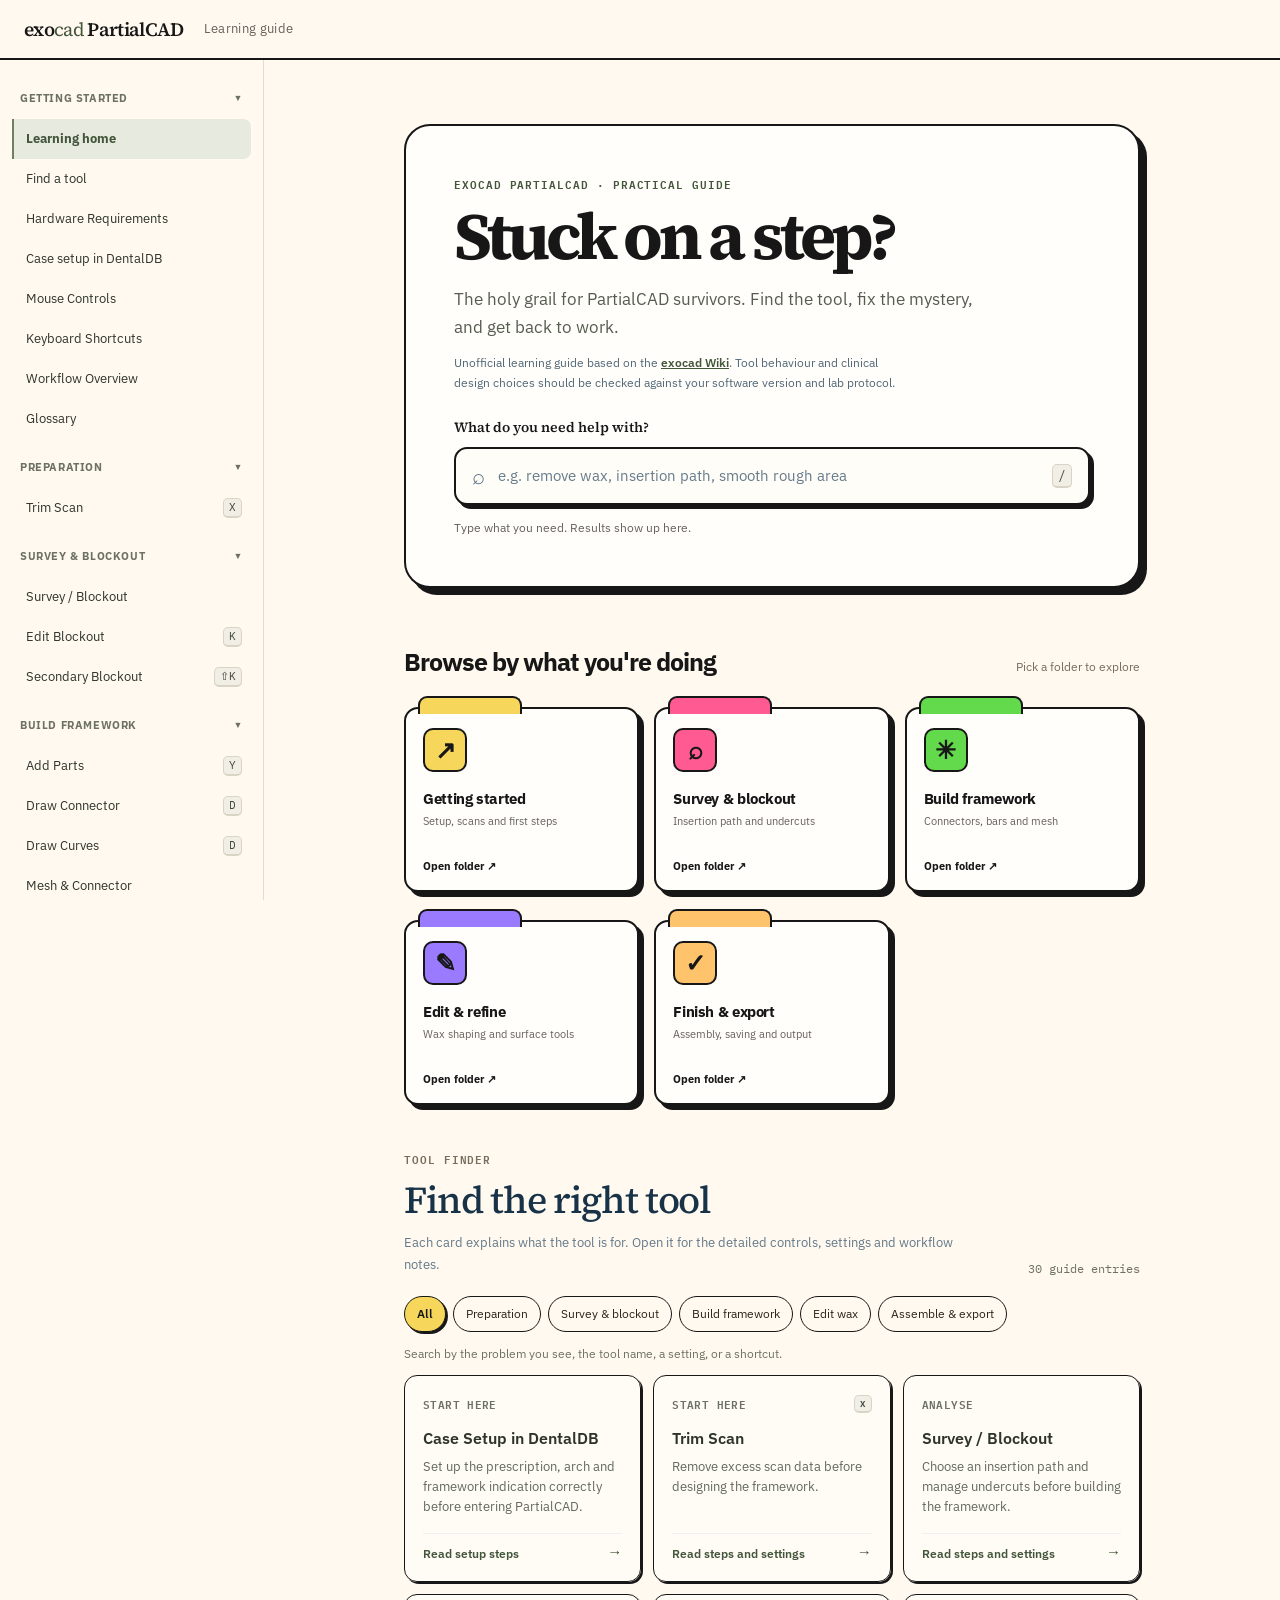
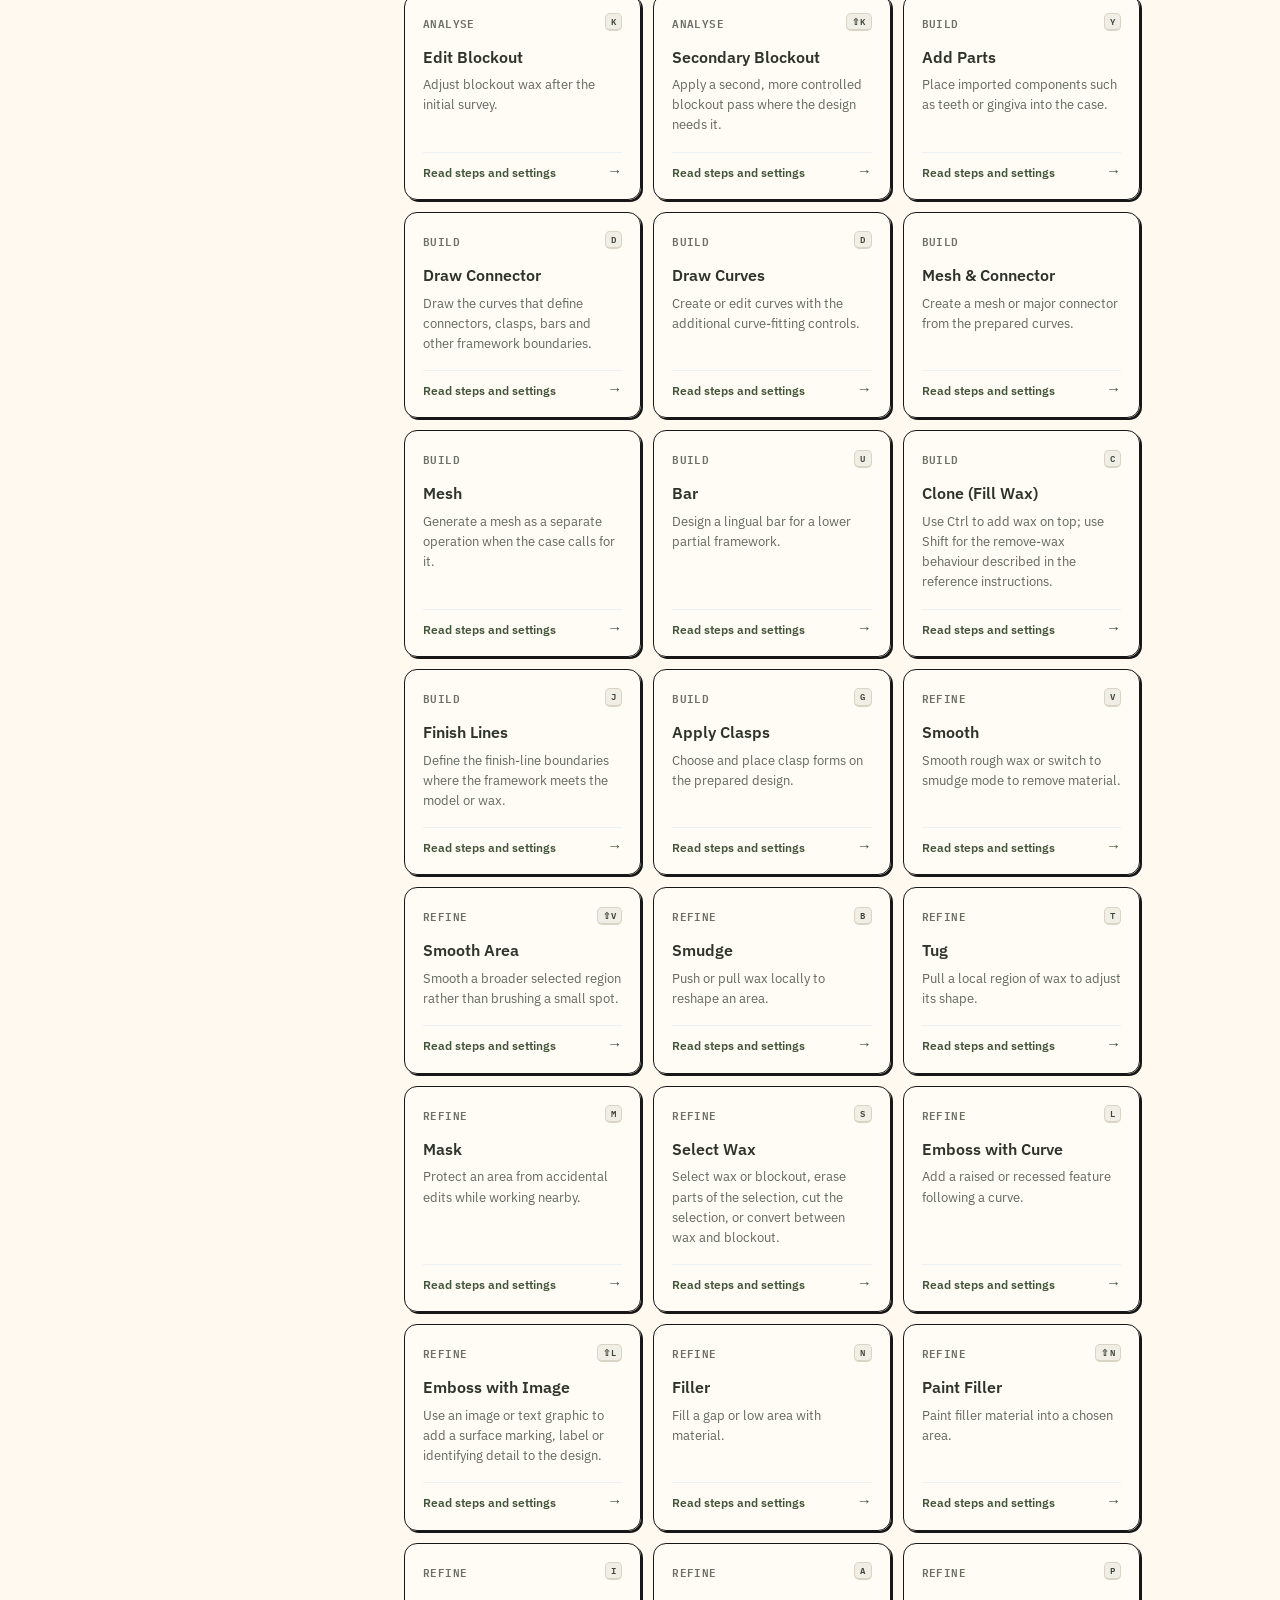
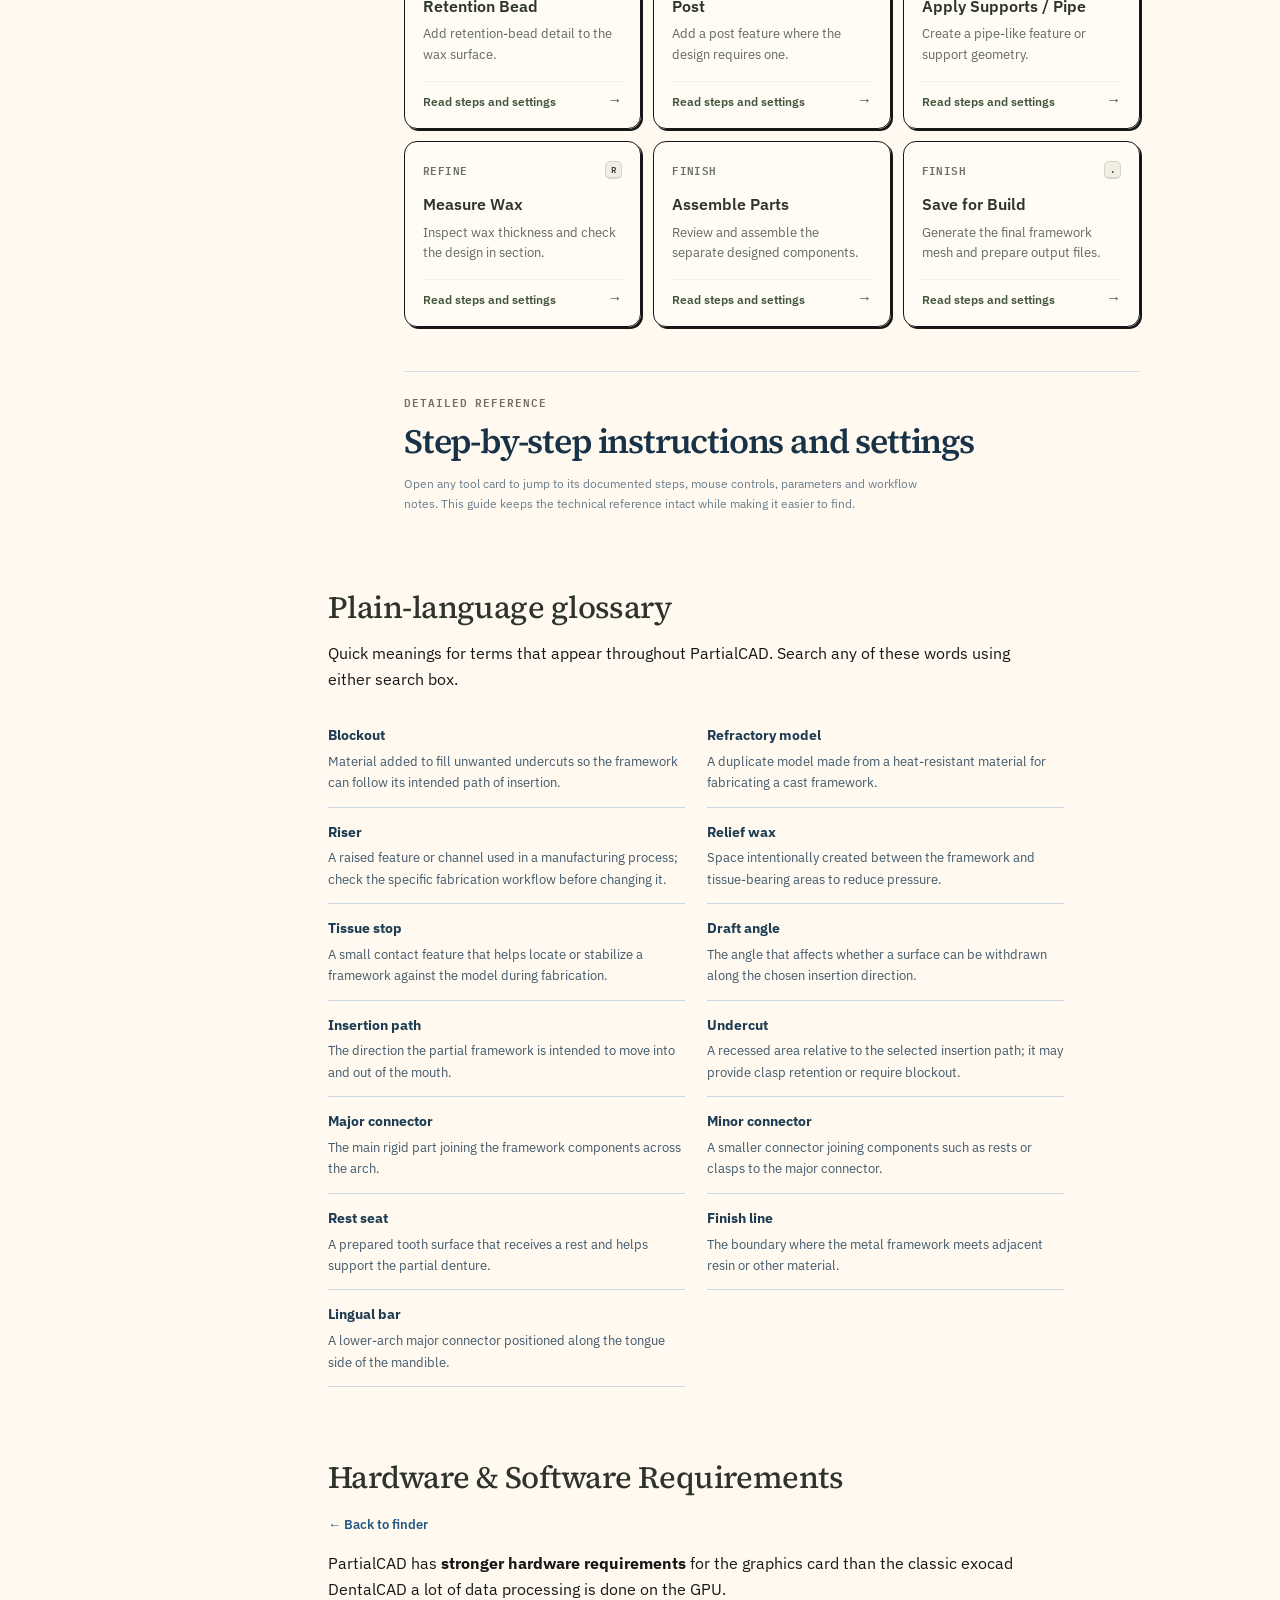
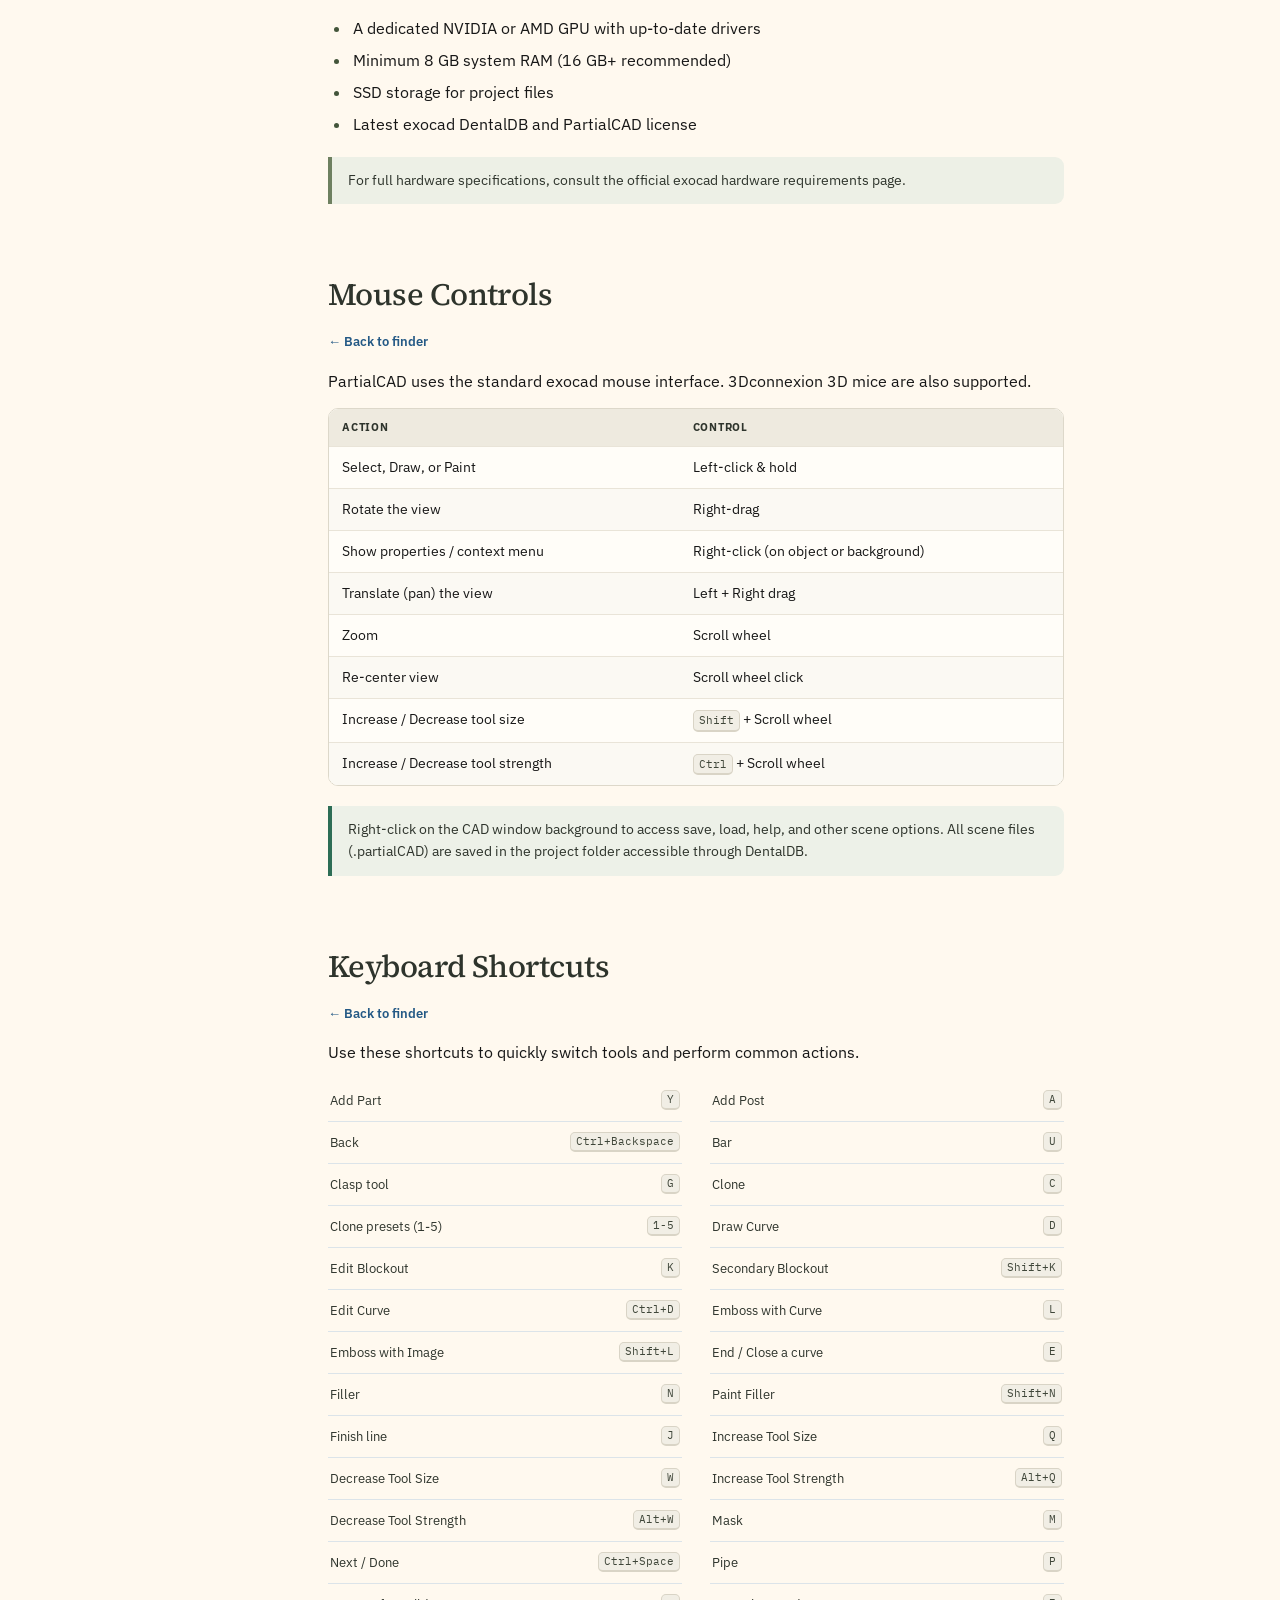
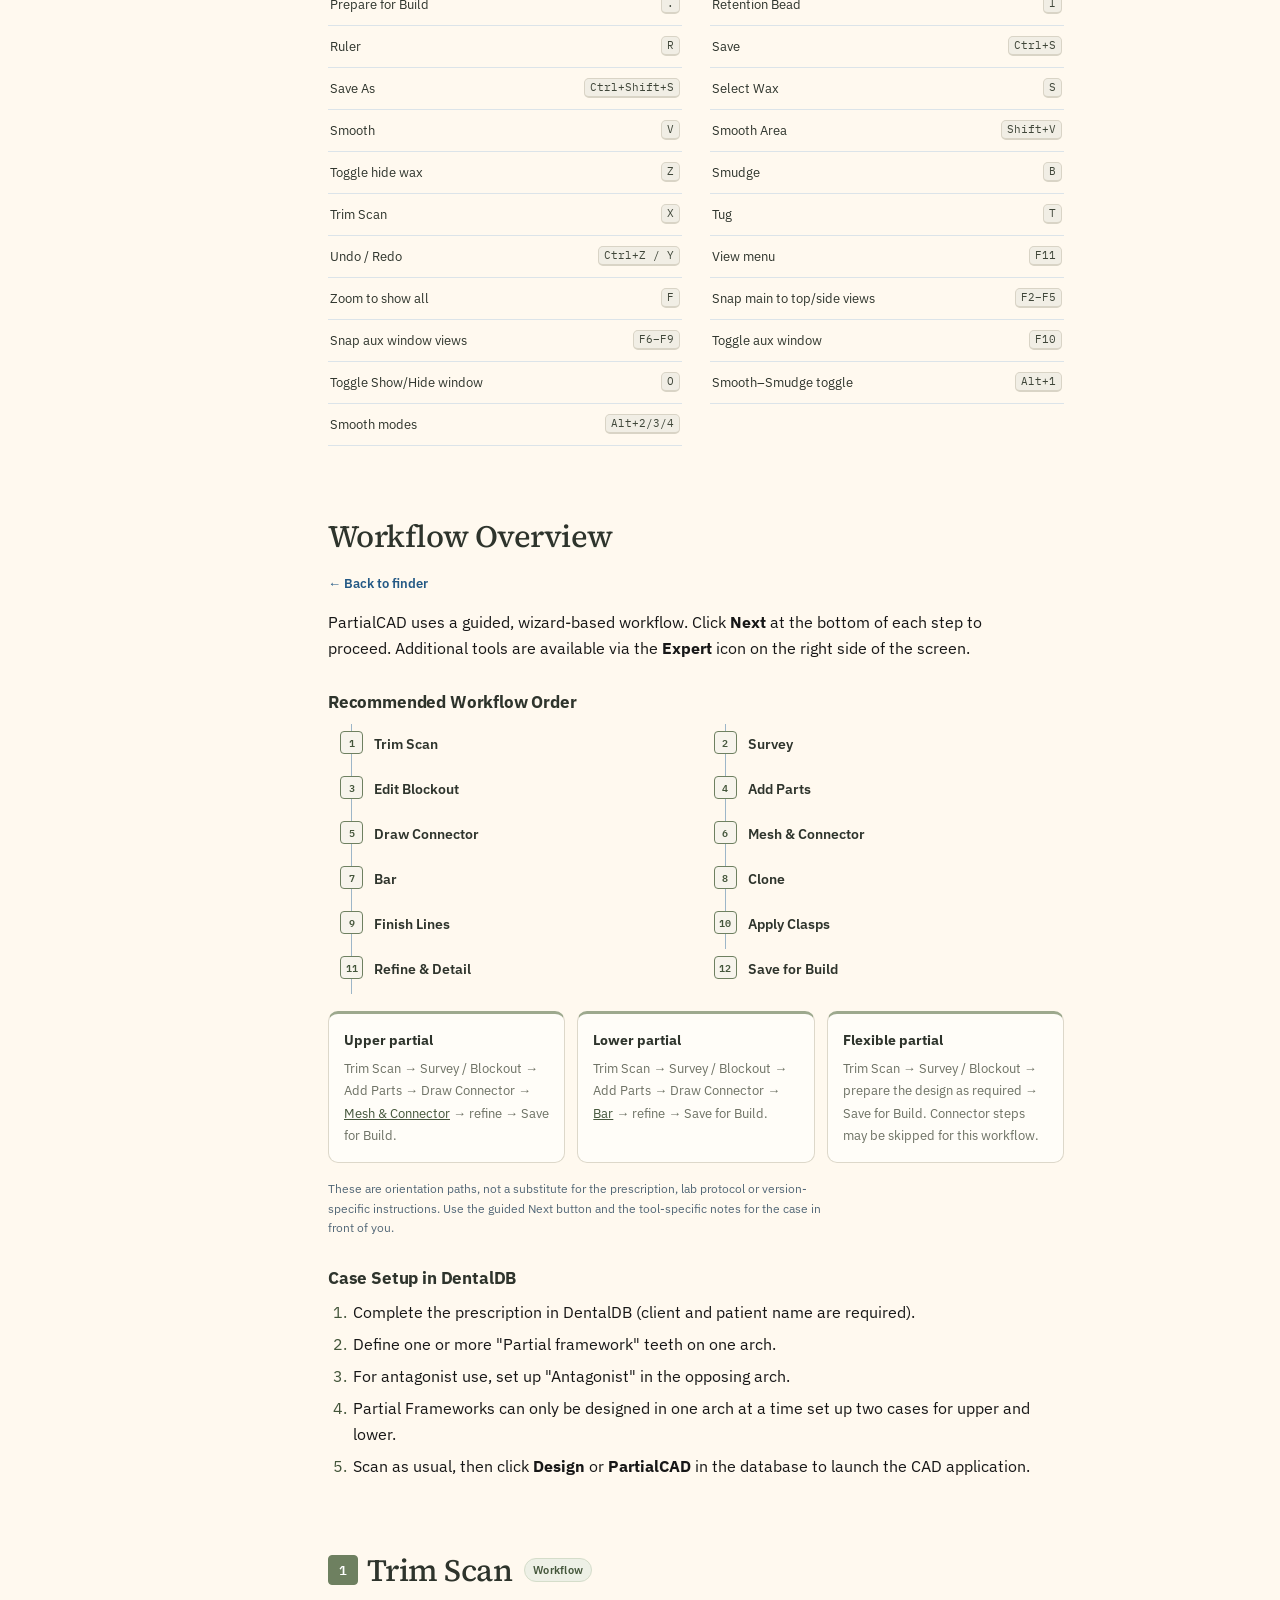
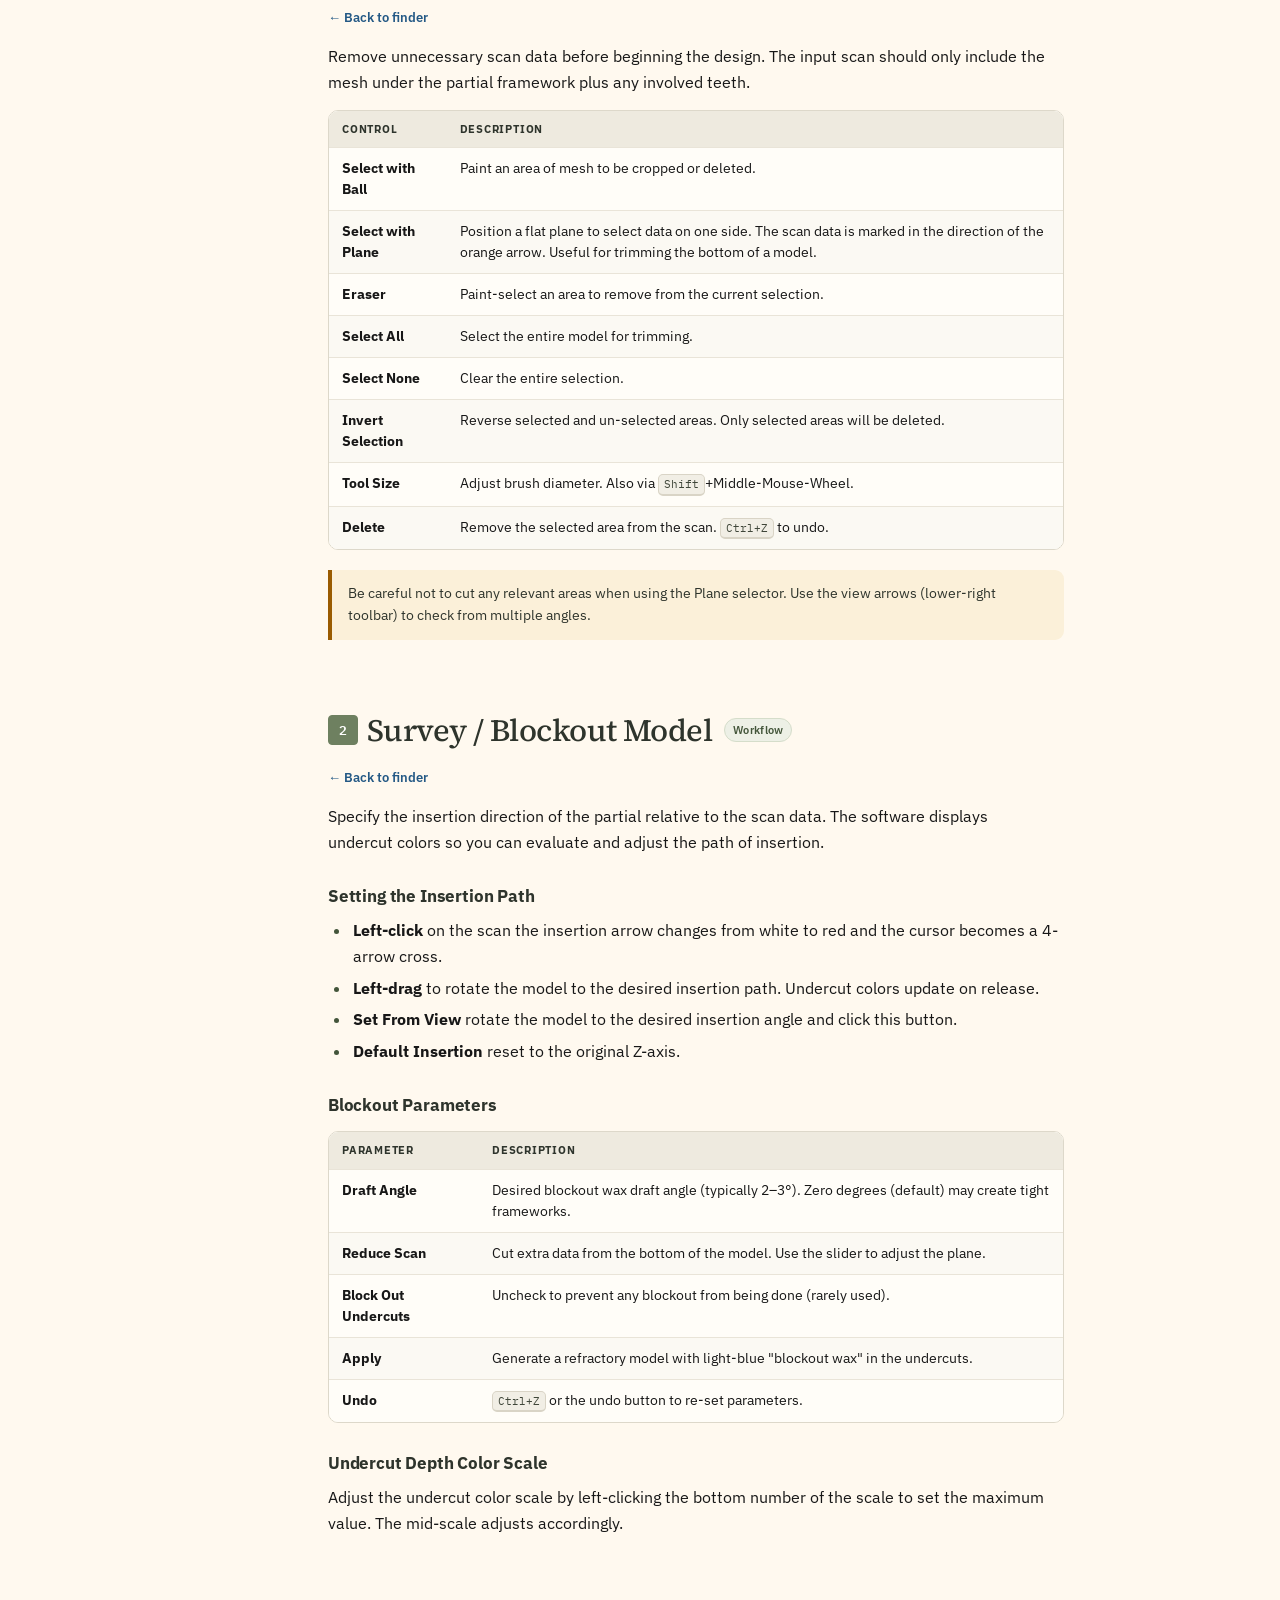
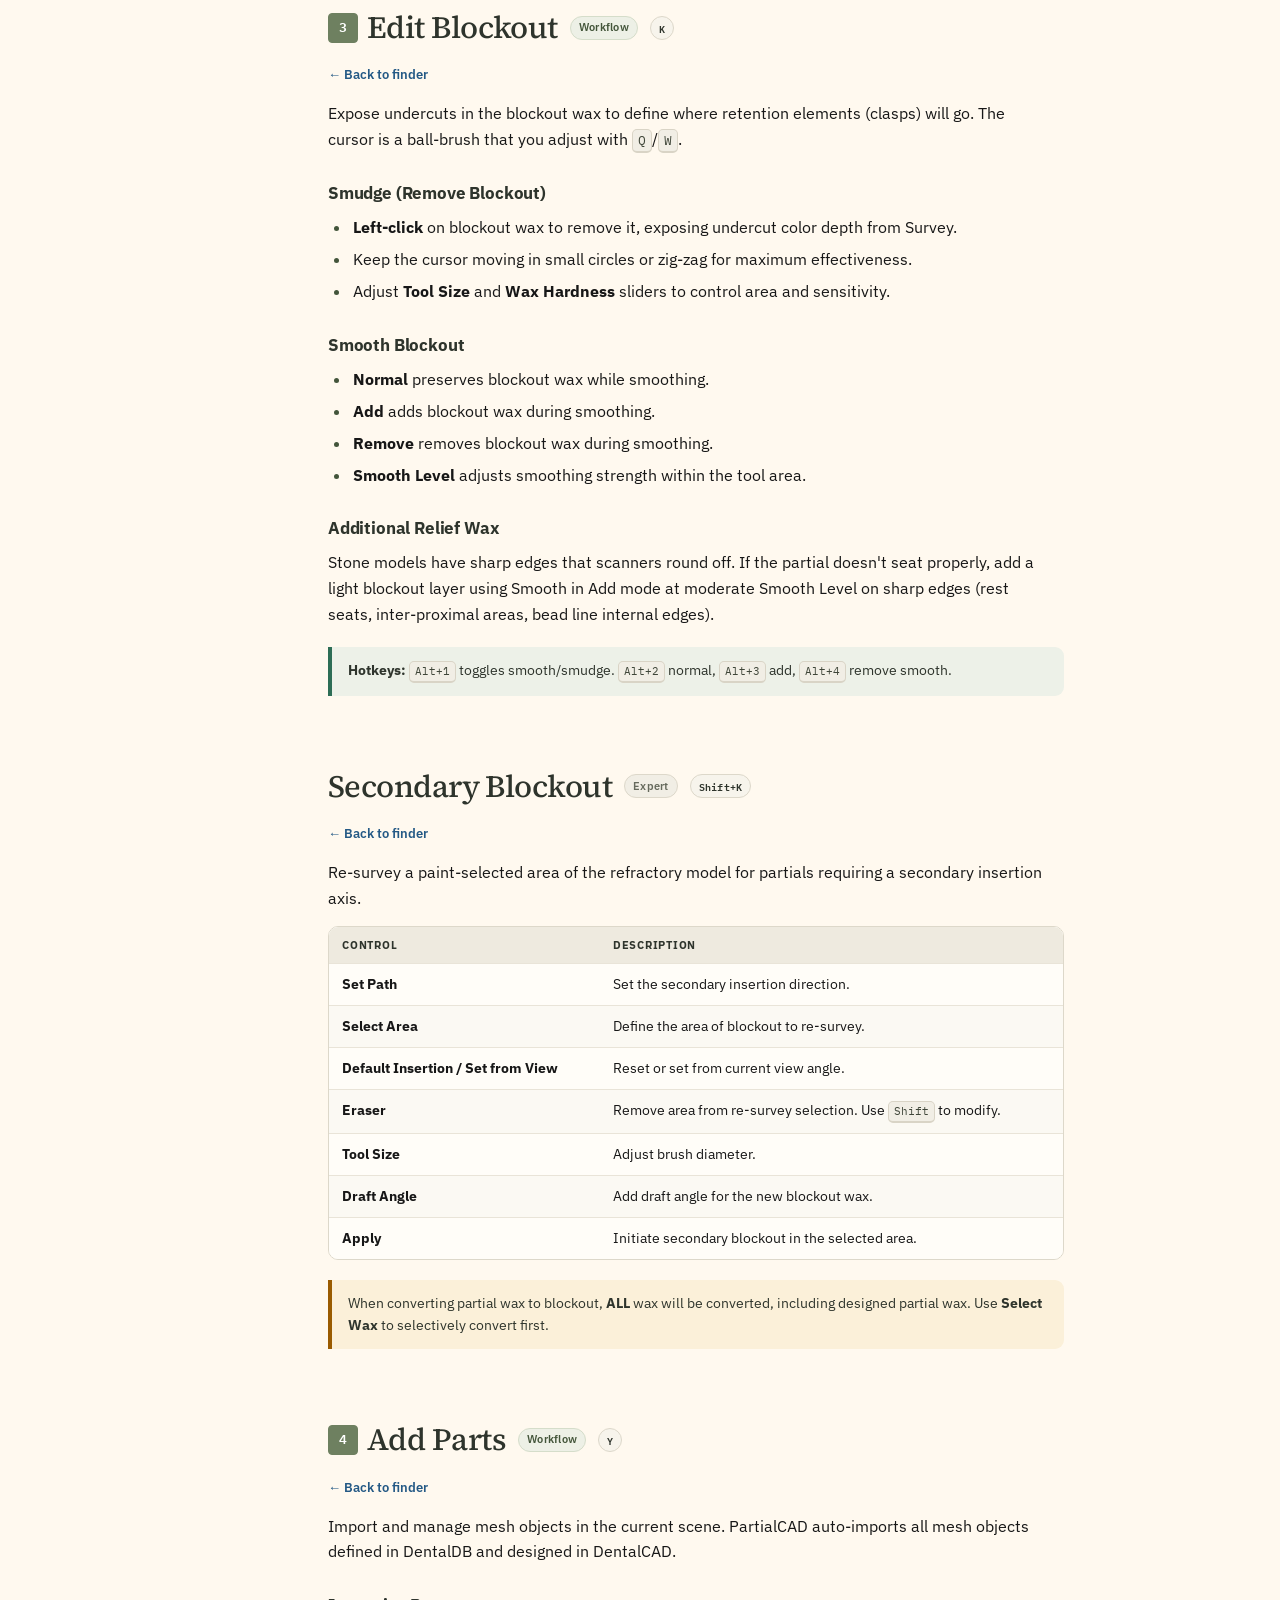
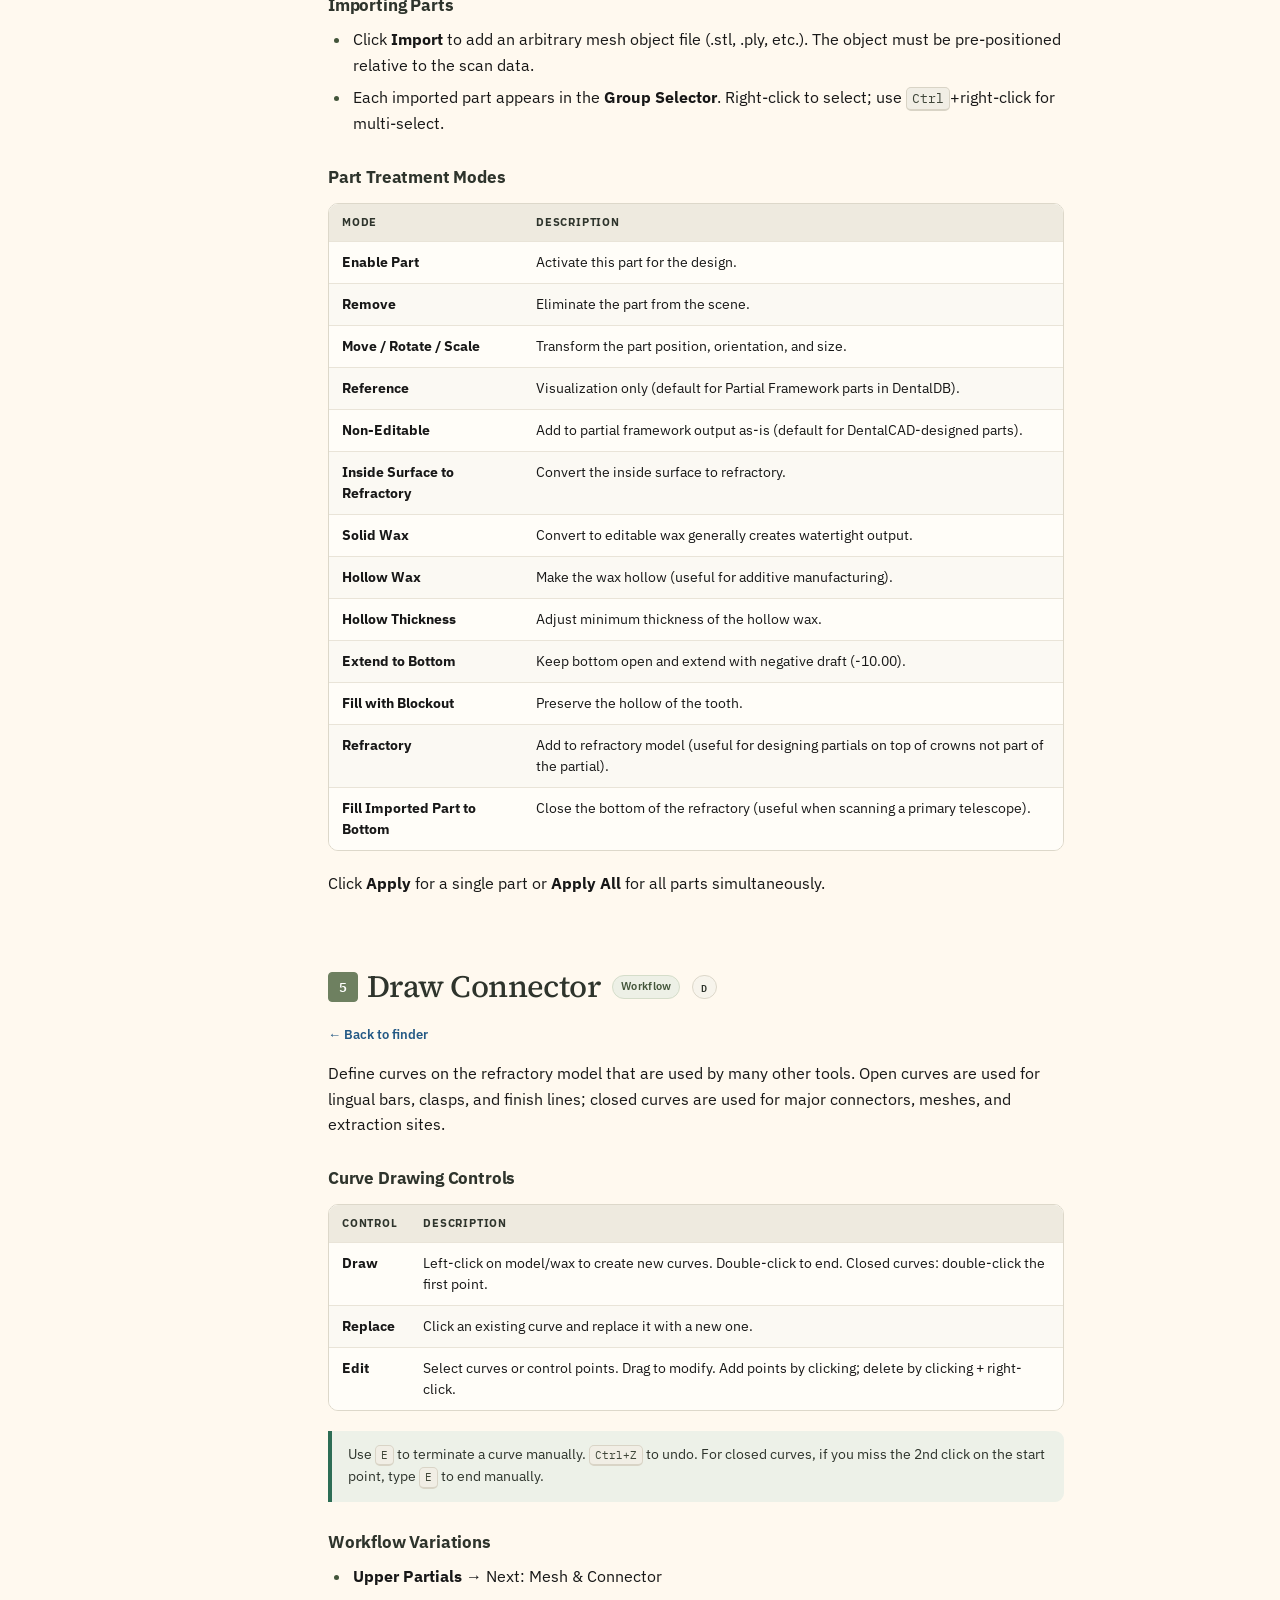
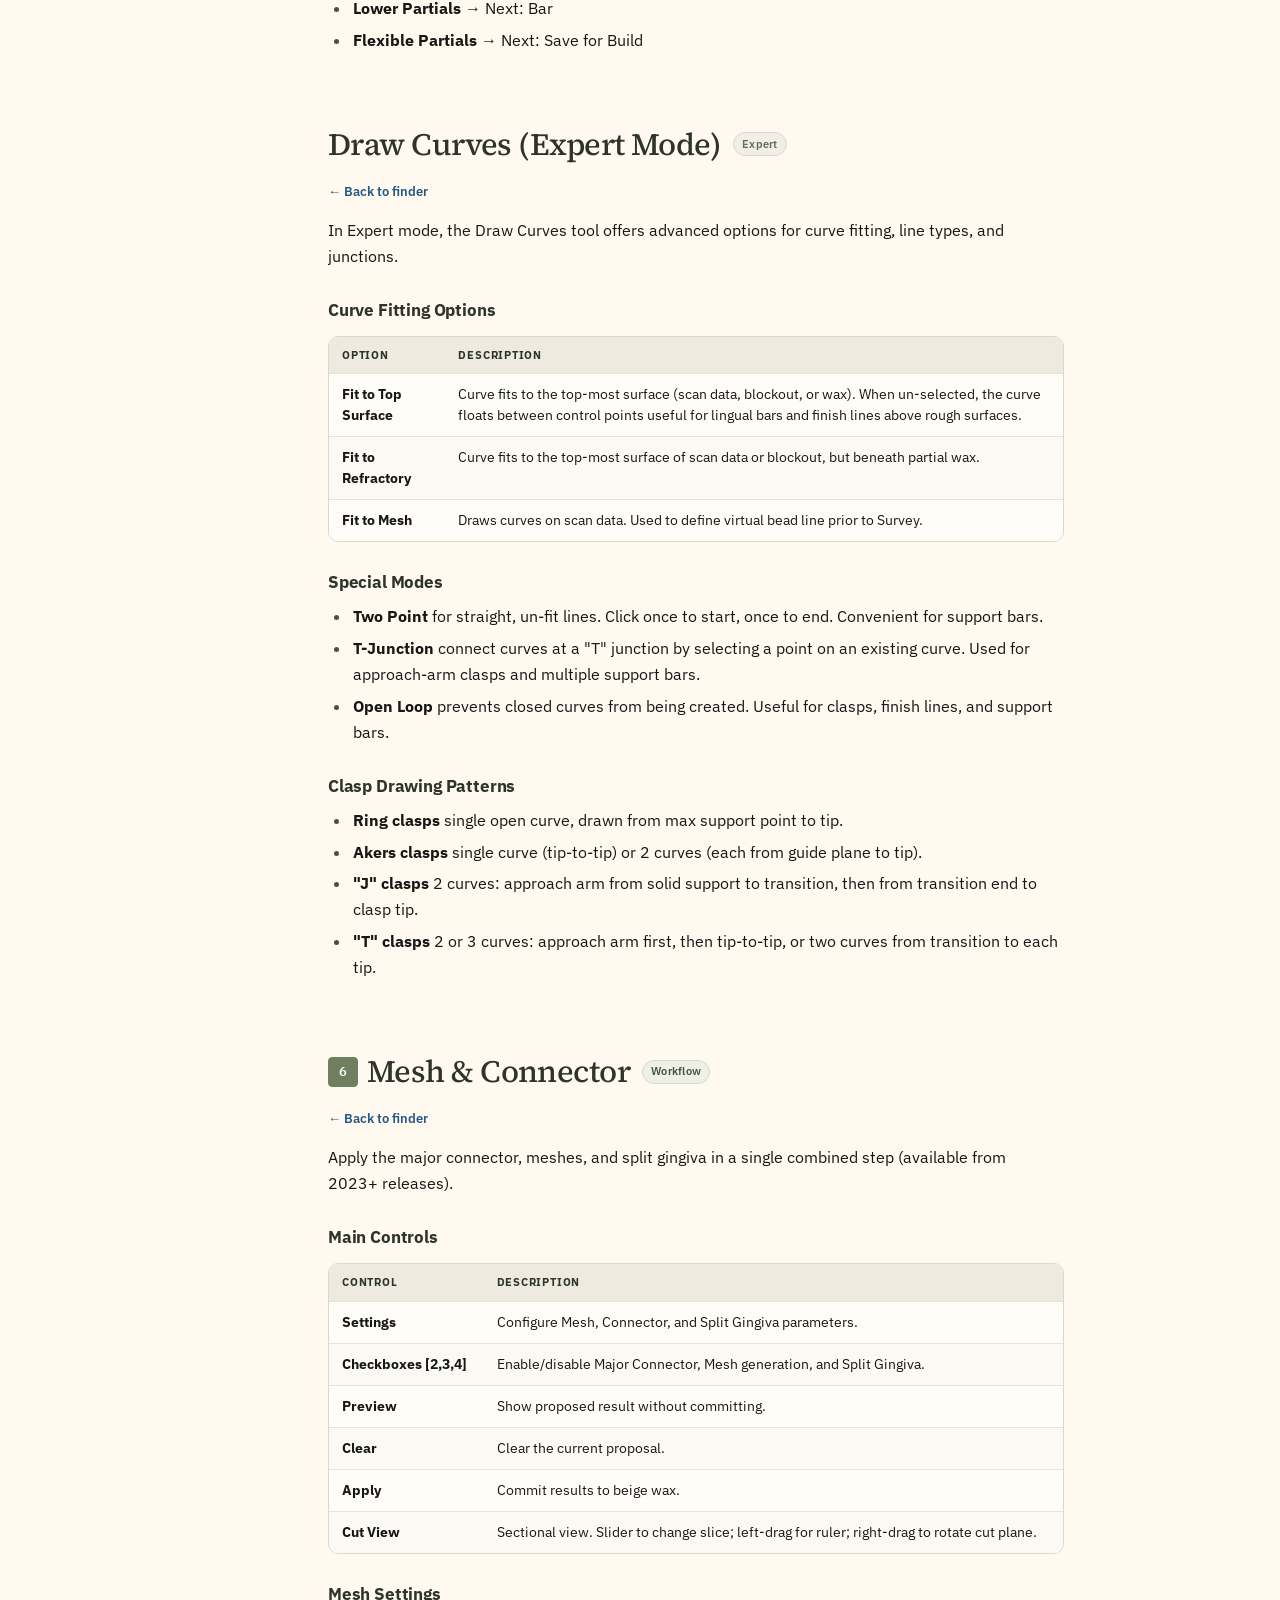
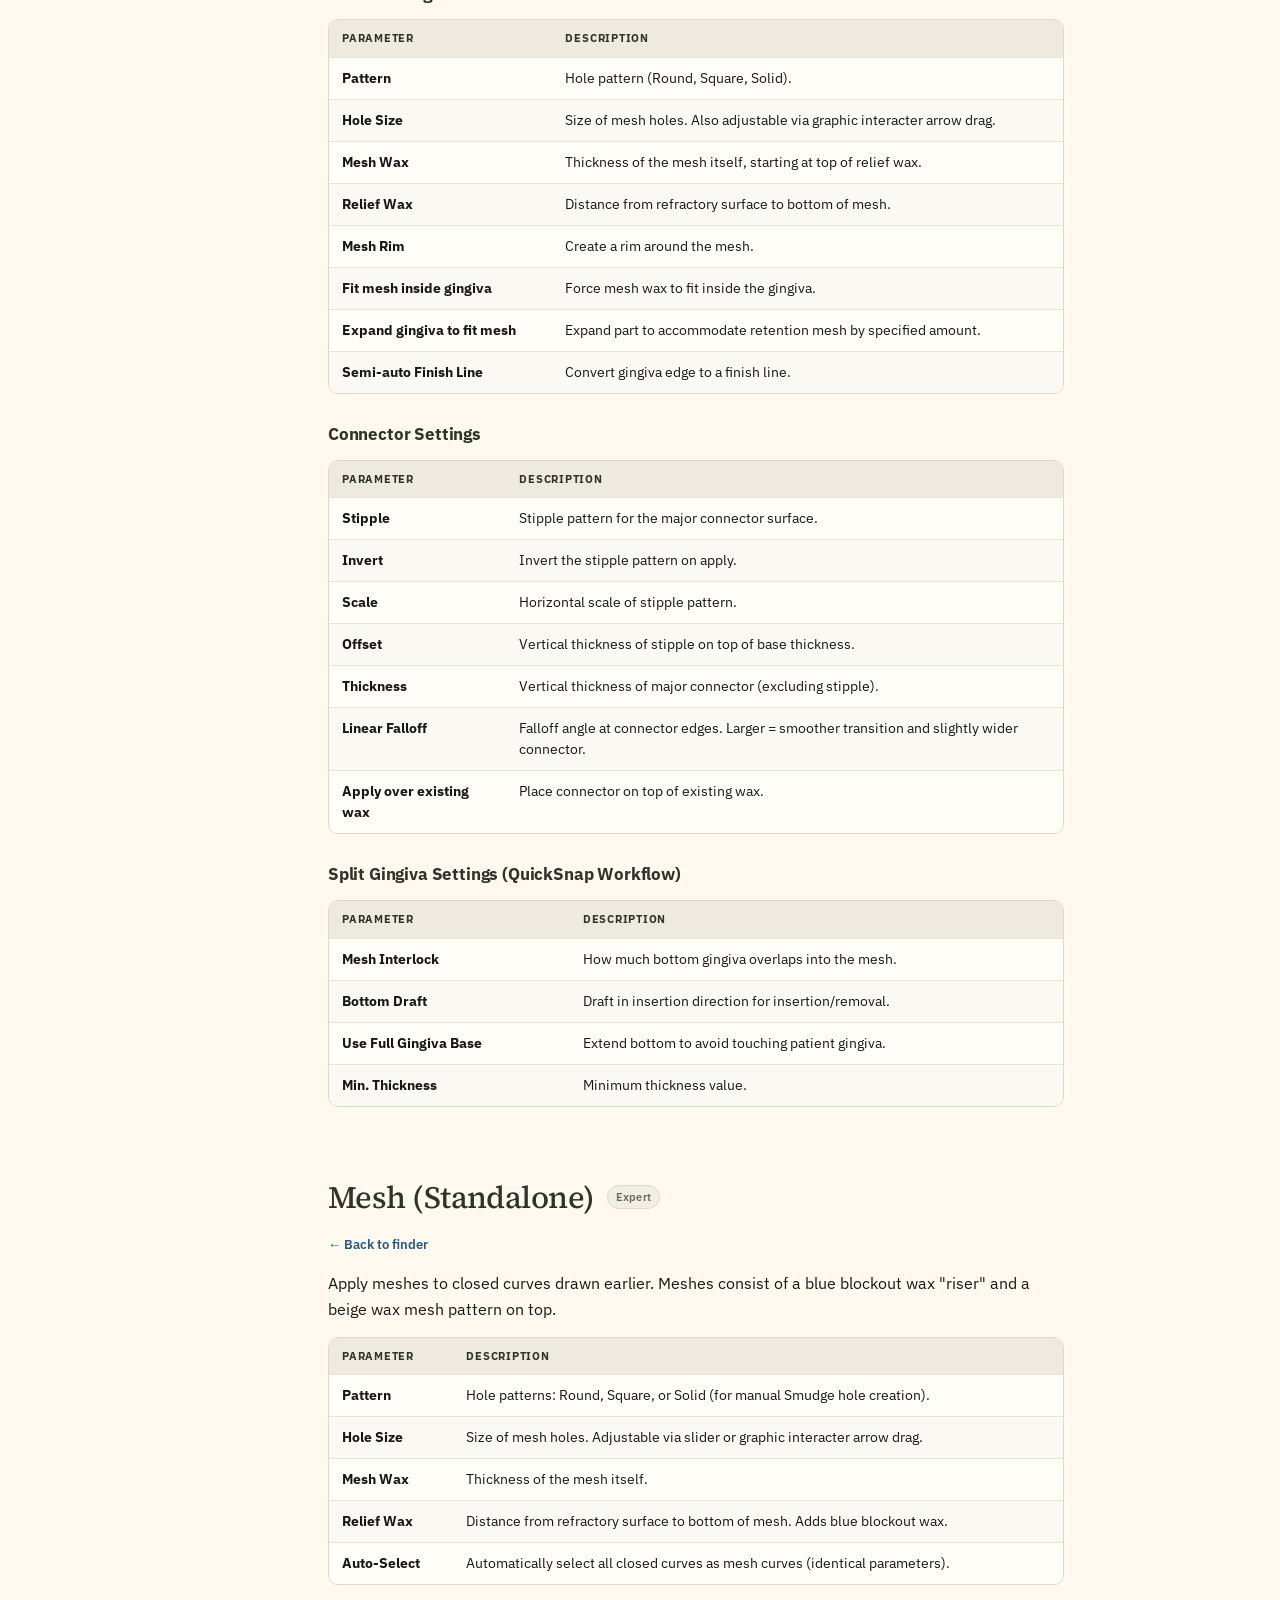
==== commit 1ccac436: "Tidy homepage copy and footer credits" ====
--- a/partial-cad/index.html
+++ b/partial-cad/index.html
@@ -1,15 +1,15 @@
 <!DOCTYPE html>
 <html lang="en">
 <head>
-  <meta charset="UTF-8">
-  <meta name="viewport" content="width=device-width, initial-scale=1.0">
-  <title>PartialCAD Learning Guide | exocad</title>
-  <meta name="description" content="A practical, searchable beginner guide to exocad PartialCAD tools, wax editing, blockout, framework design and workflow.">
-  <meta property="og:title" content="PartialCAD Practical Guide">
-  <meta property="og:description" content="Find the PartialCAD tool or workflow step that solves the problem you are stuck on.">
-  <meta property="og:type" content="website">
-  <link rel="icon" href="data:image/svg+xml,%3Csvg xmlns=%22http://www.w3.org/2000/svg%22 viewBox=%220 0 40 40%22%3E%3Crect width=%2240%22 height=%2240%22 rx=%226%22 fill=%22%23152c3d%22/%3E%3Cpath d=%22M10 12h20M10 20h14M10 28h9%22 stroke=%22white%22 stroke-width=%223%22 stroke-linecap=%22round%22/%3E%3C/svg%3E">
-  <link rel="stylesheet" href="styles.css">
+ <meta charset="UTF-8">
+ <meta name="viewport" content="width=device-width, initial-scale=1.0">
+ <title>PartialCAD Learning Guide | exocad</title>
+ <meta name="description" content="A practical, searchable beginner guide to exocad PartialCAD tools, wax editing, blockout, framework design and workflow.">
+ <meta property="og:title" content="PartialCAD Practical Guide">
+ <meta property="og:description" content="Find the PartialCAD tool or workflow step that solves the problem you are stuck on.">
+ <meta property="og:type" content="website">
+ <link rel="icon" type="image/svg+xml" href="favicon.svg">
+ <link rel="stylesheet" href="styles.css">
 </head>
 <body>
 
@@ -17,11 +17,11 @@
 
 <!-- HEADER -->
 <header class="site-header">
-  <button class="hamburger" type="button" aria-label="Open tool navigation" aria-controls="guide-nav" aria-expanded="false">
-    <span aria-hidden="true">&#9776;</span>
-  </button>
-  <div class="logo">exo<span>cad</span> PartialCAD</div>
-  <span class="subtitle">Learning guide</span>
+ <button class="hamburger" type="button" aria-label="Open tool navigation" aria-controls="guide-nav" aria-expanded="false">
+ <span aria-hidden="true">&#9776;</span>
+ </button>
+ <div class="logo">exo<span>cad</span> PartialCAD</div>
+ <span class="subtitle">Learning guide</span>
 </header>
 
 <!-- OVERLAY (mobile) -->
@@ -29,1288 +29,1288 @@
 
 <!-- SIDEBAR -->
 <nav class="sidebar" id="guide-nav" aria-label="PartialCAD guide navigation">
-  <!-- Getting Started -->
-  <div class="nav-section">
-    <button class="nav-section-title" type="button" aria-expanded="true" aria-controls="nav-getting-started">Getting Started<span class="chevron" aria-hidden="true">&#9660;</span></button>
-    <ul class="nav-links" id="nav-getting-started">
-      <li><a href="#overview">Learning home</a></li>
-      <li><a href="#tool-explorer">Find a tool</a></li>
-      <li><a href="#requirements">Hardware Requirements</a></li>
-      <li><a href="#case-setup-dentaldb">Case setup in DentalDB</a></li>
-      <li><a href="#mouse-controls">Mouse Controls</a></li>
-      <li><a href="#keyboard-shortcuts">Keyboard Shortcuts</a></li>
-      <li><a href="#workflow">Workflow Overview</a></li>
-      <li><a href="#glossary">Glossary</a></li>
-    </ul>
-  </div>
-
-  <!-- Finder categories match the category filters -->
-  <div class="nav-section">
-    <button class="nav-section-title" type="button" aria-expanded="true" aria-controls="nav-preparation">Preparation<span class="chevron" aria-hidden="true">&#9660;</span></button>
-    <ul class="nav-links" id="nav-preparation">
-      <li><a href="#trim-scan">Trim Scan <kbd>X</kbd></a></li>
-    </ul>
-  </div>
-
-  <div class="nav-section">
-    <button class="nav-section-title" type="button" aria-expanded="true" aria-controls="nav-survey">Survey &amp; Blockout<span class="chevron" aria-hidden="true">&#9660;</span></button>
-    <ul class="nav-links" id="nav-survey">
-      <li><a href="#survey">Survey / Blockout</a></li>
-      <li><a href="#edit-blockout">Edit Blockout <kbd>K</kbd></a></li>
-      <li><a href="#secondary-blockout">Secondary Blockout <kbd>⇧K</kbd></a></li>
-    </ul>
-  </div>
-
-  <div class="nav-section">
-    <button class="nav-section-title" type="button" aria-expanded="true" aria-controls="nav-framework">Build Framework<span class="chevron" aria-hidden="true">&#9660;</span></button>
-    <ul class="nav-links" id="nav-framework">
-      <li><a href="#add-parts">Add Parts <kbd>Y</kbd></a></li>
-      <li><a href="#draw-connector">Draw Connector <kbd>D</kbd></a></li>
-      <li><a href="#draw-curves">Draw Curves <kbd>D</kbd></a></li>
-      <li><a href="#mesh-connector">Mesh &amp; Connector</a></li>
-      <li><a href="#mesh">Mesh</a></li>
-      <li><a href="#bar">Bar <kbd>U</kbd></a></li>
-      <li><a href="#clone">Clone (Fill Wax) <kbd>C</kbd></a></li>
-      <li><a href="#finish-lines">Finish Lines <kbd>J</kbd></a></li>
-      <li><a href="#apply-clasps">Apply Clasps <kbd>G</kbd></a></li>
-    </ul>
-  </div>
-
-  <div class="nav-section">
-    <button class="nav-section-title" type="button" aria-expanded="true" aria-controls="nav-refinement">Edit Wax<span class="chevron" aria-hidden="true">&#9660;</span></button>
-    <ul class="nav-links" id="nav-refinement">
-      <li><a href="#refine-detail">Refine &amp; Detail <kbd>11</kbd></a></li>
-      <li><a href="#smooth">Smooth <kbd>V</kbd></a></li>
-      <li><a href="#smooth-area">Smooth Area <kbd>⇧V</kbd></a></li>
-      <li><a href="#smudge">Smudge <kbd>B</kbd></a></li>
-      <li><a href="#tug">Tug <kbd>T</kbd></a></li>
-      <li><a href="#mask">Mask <kbd>M</kbd></a></li>
-      <li><a href="#select-wax">Select Wax <kbd>S</kbd></a></li>
-      <li><a href="#emboss-curve">Emboss with Curve <kbd>L</kbd></a></li>
-      <li><a href="#emboss-image">Emboss with Image <kbd>⇧L</kbd></a></li>
-      <li><a href="#filler">Filler <kbd>N</kbd></a></li>
-      <li><a href="#paint-filler">Paint Filler <kbd>⇧N</kbd></a></li>
-      <li><a href="#retention-bead">Retention Bead <kbd>I</kbd></a></li>
-      <li><a href="#post">Post <kbd>A</kbd></a></li>
-      <li><a href="#pipe">Apply Supports / Pipe <kbd>P</kbd></a></li>
-      <li><a href="#measure-wax">Measure Wax <kbd>R</kbd></a></li>
-    </ul>
-  </div>
-
-  <div class="nav-section">
-    <button class="nav-section-title" type="button" aria-expanded="true" aria-controls="nav-assembly">Assemble &amp; Export<span class="chevron" aria-hidden="true">&#9660;</span></button>
-    <ul class="nav-links" id="nav-assembly">
-      <li><a href="#assemble-parts">Assemble Parts</a></li>
-      <li><a href="#save-build">Save for Build <kbd>.</kbd></a></li>
-    </ul>
-  </div>
-  <div class="menu-credit">
-    <p class="credit-label">Designed and developed by</p>
-    <p><a href="https://muskankgupta.vercel.app/" target="_blank" rel="noopener noreferrer">Muskan K</a></p>
-    <p><a href="https://yugaldoddamani.pages.dev/" target="_blank" rel="noopener noreferrer">Yugal Doddamani</a></p>
-    <p class="credit-source">Source of knowledge: <a href="https://wiki.exocad.com/" target="_blank" rel="noopener noreferrer">exocad Wiki</a></p>
-  </div>
+ <!-- Getting Started -->
+ <div class="nav-section">
+ <button class="nav-section-title" type="button" aria-expanded="true" aria-controls="nav-getting-started">Getting Started<span class="chevron" aria-hidden="true">&#9660;</span></button>
+ <ul class="nav-links" id="nav-getting-started">
+ <li><a href="#overview">Learning home</a></li>
+ <li><a href="#tool-explorer">Find a tool</a></li>
+ <li><a href="#requirements">Hardware Requirements</a></li>
+ <li><a href="#case-setup-dentaldb">Case setup in DentalDB</a></li>
+ <li><a href="#mouse-controls">Mouse Controls</a></li>
+ <li><a href="#keyboard-shortcuts">Keyboard Shortcuts</a></li>
+ <li><a href="#workflow">Workflow Overview</a></li>
+ <li><a href="#glossary">Glossary</a></li>
+ </ul>
+ </div>
+
+ <!-- Finder categories match the category filters -->
+ <div class="nav-section">
+ <button class="nav-section-title" type="button" aria-expanded="true" aria-controls="nav-preparation">Preparation<span class="chevron" aria-hidden="true">&#9660;</span></button>
+ <ul class="nav-links" id="nav-preparation">
+ <li><a href="#trim-scan">Trim Scan <kbd>X</kbd></a></li>
+ </ul>
+ </div>
+
+ <div class="nav-section">
+ <button class="nav-section-title" type="button" aria-expanded="true" aria-controls="nav-survey">Survey &amp; Blockout<span class="chevron" aria-hidden="true">&#9660;</span></button>
+ <ul class="nav-links" id="nav-survey">
+ <li><a href="#survey">Survey / Blockout</a></li>
+ <li><a href="#edit-blockout">Edit Blockout <kbd>K</kbd></a></li>
+ <li><a href="#secondary-blockout">Secondary Blockout <kbd>⇧K</kbd></a></li>
+ </ul>
+ </div>
+
+ <div class="nav-section">
+ <button class="nav-section-title" type="button" aria-expanded="true" aria-controls="nav-framework">Build Framework<span class="chevron" aria-hidden="true">&#9660;</span></button>
+ <ul class="nav-links" id="nav-framework">
+ <li><a href="#add-parts">Add Parts <kbd>Y</kbd></a></li>
+ <li><a href="#draw-connector">Draw Connector <kbd>D</kbd></a></li>
+ <li><a href="#draw-curves">Draw Curves <kbd>D</kbd></a></li>
+ <li><a href="#mesh-connector">Mesh &amp; Connector</a></li>
+ <li><a href="#mesh">Mesh</a></li>
+ <li><a href="#bar">Bar <kbd>U</kbd></a></li>
+ <li><a href="#clone">Clone (Fill Wax) <kbd>C</kbd></a></li>
+ <li><a href="#finish-lines">Finish Lines <kbd>J</kbd></a></li>
+ <li><a href="#apply-clasps">Apply Clasps <kbd>G</kbd></a></li>
+ </ul>
+ </div>
+
+ <div class="nav-section">
+ <button class="nav-section-title" type="button" aria-expanded="true" aria-controls="nav-refinement">Edit Wax<span class="chevron" aria-hidden="true">&#9660;</span></button>
+ <ul class="nav-links" id="nav-refinement">
+ <li><a href="#refine-detail">Refine &amp; Detail <kbd>11</kbd></a></li>
+ <li><a href="#smooth">Smooth <kbd>V</kbd></a></li>
+ <li><a href="#smooth-area">Smooth Area <kbd>⇧V</kbd></a></li>
+ <li><a href="#smudge">Smudge <kbd>B</kbd></a></li>
+ <li><a href="#tug">Tug <kbd>T</kbd></a></li>
+ <li><a href="#mask">Mask <kbd>M</kbd></a></li>
+ <li><a href="#select-wax">Select Wax <kbd>S</kbd></a></li>
+ <li><a href="#emboss-curve">Emboss with Curve <kbd>L</kbd></a></li>
+ <li><a href="#emboss-image">Emboss with Image <kbd>⇧L</kbd></a></li>
+ <li><a href="#filler">Filler <kbd>N</kbd></a></li>
+ <li><a href="#paint-filler">Paint Filler <kbd>⇧N</kbd></a></li>
+ <li><a href="#retention-bead">Retention Bead <kbd>I</kbd></a></li>
+ <li><a href="#post">Post <kbd>A</kbd></a></li>
+ <li><a href="#pipe">Apply Supports / Pipe <kbd>P</kbd></a></li>
+ <li><a href="#measure-wax">Measure Wax <kbd>R</kbd></a></li>
+ </ul>
+ </div>
+
+ <div class="nav-section">
+ <button class="nav-section-title" type="button" aria-expanded="true" aria-controls="nav-assembly">Assemble &amp; Export<span class="chevron" aria-hidden="true">&#9660;</span></button>
+ <ul class="nav-links" id="nav-assembly">
+ <li><a href="#assemble-parts">Assemble Parts</a></li>
+ <li><a href="#save-build">Save for Build <kbd>.</kbd></a></li>
+ </ul>
+ </div>
+ <div class="menu-credit">
+ <p class="credit-label">Designed and developed by</p>
+ <p class="footer-person"><a href="https://muskankgupta.vercel.app/" target="_blank" rel="noopener noreferrer">Muskan K</a></p>
+ <p class="footer-person"><a href="https://yugaldoddamani.pages.dev/" target="_blank" rel="noopener noreferrer">Yugal Doddamani</a></p>
+ <p class="credit-source">Source of knowledge: <a href="https://wiki.exocad.com/" target="_blank" rel="noopener noreferrer">exocad Wiki</a></p>
+ </div>
 </nav>
 
 <!-- MAIN CONTENT -->
 <main class="main-content" id="main-content" tabindex="-1">
 
-  <!-- QUICK HELP HOME -->
-  <section class="help-home" id="overview" aria-labelledby="page-title">
-    <div class="help-home-copy">
-      <p class="eyebrow">EXOCAD PARTIALCAD · PRACTICAL GUIDE</p>
-      <h1 id="page-title">Stuck on a step?</h1>
-      <p class="help-lede">Search what you’re trying to do — not just the name of the tool. Find the relevant PartialCAD control, then follow the original instructions and settings.</p>
-      <p class="guide-disclaimer">Unofficial learning guide based on the <a href="https://wiki.exocad.com/" target="_blank" rel="noopener noreferrer">exocad Wiki</a>. Tool behaviour and clinical design choices should be checked against your software version and lab protocol.</p>
-    </div>
-    <div class="quick-search-panel" id="tool-explorer">
-      <label for="tool-search">What do you need help with?</label>
-      <div class="quick-search-input"><span aria-hidden="true">⌕</span><input type="search" id="tool-search" placeholder="e.g. remove wax, insertion path, smooth rough area" autocomplete="off" aria-describedby="tool-search-status"><kbd>/</kbd></div>
-      <p class="search-hint">Type what you need. Results show up here.</p>
-      <div class="instant-search-results" id="instant-search-results" role="listbox" aria-label="Search results" hidden></div>
-    </div>
-  </section>
-
-  <section class="category-shelf" aria-label="Browse guide categories">
-    <div class="category-shelf-heading"><h2>Browse by what you're doing</h2><span>Pick a folder to explore</span></div>
-    <div class="folder-grid">
-      <button class="folder-card folder-yellow" type="button" data-folder-filter="prepare"><span class="folder-icon" aria-hidden="true">↗</span><strong>Getting started</strong><small>Setup, scans and first steps</small><span class="folder-open">Open folder ↗</span></button>
-      <button class="folder-card folder-pink" type="button" data-folder-filter="analyse"><span class="folder-icon" aria-hidden="true">⌕</span><strong>Survey &amp; blockout</strong><small>Insertion path and undercuts</small><span class="folder-open">Open folder ↗</span></button>
-      <button class="folder-card folder-green" type="button" data-folder-filter="construct"><span class="folder-icon" aria-hidden="true">✳</span><strong>Build framework</strong><small>Connectors, bars and mesh</small><span class="folder-open">Open folder ↗</span></button>
-      <button class="folder-card folder-purple" type="button" data-folder-filter="refine"><span class="folder-icon" aria-hidden="true">✎</span><strong>Edit &amp; refine</strong><small>Wax shaping and surface tools</small><span class="folder-open">Open folder ↗</span></button>
-      <button class="folder-card folder-orange" type="button" data-folder-filter="finish"><span class="folder-icon" aria-hidden="true">✓</span><strong>Finish &amp; export</strong><small>Assembly, saving and output</small><span class="folder-open">Open folder ↗</span></button>
-    </div>
-  </section>
-
-  <section class="tool-explorer" aria-labelledby="tool-library-title">
-    <div class="tool-library-heading">
-      <div><p class="section-kicker">TOOL FINDER</p><h2 id="tool-library-title">Find the right tool</h2><p class="section-intro">Each card explains what the tool is for. Open it for the detailed controls, settings and workflow notes.</p></div>
-      <span id="tool-count" class="tool-count">30 guide entries</span>
-    </div>
-    <div class="explorer-controls">
-      <div class="filter-row" aria-label="Filter tools by task stage">
-        <button class="filter-chip is-active" data-filter="all" aria-pressed="true">All</button>
-        <button class="filter-chip" data-filter="prepare" aria-pressed="false">Preparation</button>
-        <button class="filter-chip" data-filter="analyse" aria-pressed="false">Survey &amp; blockout</button>
-        <button class="filter-chip" data-filter="construct" aria-pressed="false">Build framework</button>
-        <button class="filter-chip" data-filter="refine" aria-pressed="false">Edit wax</button>
-        <button class="filter-chip" data-filter="finish" aria-pressed="false">Assemble &amp; export</button>
-      </div>
-    </div>
-    <p id="tool-search-status" role="status" class="explorer-status">Showing all tools. Search by problem, tool, setting or shortcut.</p>
-    <section class="wax-rescue" id="wax-removal-rescue" hidden aria-labelledby="wax-rescue-title">
-      <div class="wax-rescue-heading"><p class="section-kicker">COMMON PROBLEM</p><h3 id="wax-rescue-title">I need to remove wax</h3><p>Start with the most targeted option. If that does not suit the shape you need, try the next method.</p></div>
-      <ol class="wax-rescue-steps">
-        <li><a href="#select-wax"><span class="rescue-step-number">1</span><span><strong>Select Wax → Cut Selection</strong><small>Use this when you need to remove a defined area of wax precisely.</small></span><span class="rescue-arrow" aria-hidden="true">→</span></a></li>
-        <li><a href="#clone"><span class="rescue-step-number">2</span><span><strong>Clone (Fill Wax) + Shift</strong><small>Use this when you need to remove material by applying the negative thickness behaviour described in the tool instructions. Ctrl is used to add on top.</small></span><span class="rescue-arrow" aria-hidden="true">→</span></a></li>
-        <li><a href="#smooth"><span class="rescue-step-number">3</span><span><strong>Smooth → Smudge mode</strong><small>Use this for small local corrections when you want to reshape the wax instead of cutting a clean boundary.</small></span><span class="rescue-arrow" aria-hidden="true">→</span></a></li>
-      </ol>
-    </section>
-    <div class="tool-card-grid">
-      <a class="tool-card" data-stage="prepare" data-search="case setup dentaldb prescription patient antagonist partial framework arch start new case" href="#case-setup-dentaldb">
-    <span class="tool-card-meta">START HERE</span>
-    <b>Case Setup in DentalDB</b>
-    <p>Set up the prescription, arch and framework indication correctly before entering PartialCAD.</p>
-    <span class="tool-card-action">Read setup steps <span aria-hidden="true">→</span></span>
-  </a>
-        <a class="tool-card" data-stage="prepare" data-search="trim scan x trim scan excess scan data cut scan plane remove bottom" href="#trim-scan">
-    <span class="tool-card-meta">START HERE<kbd>X</kbd></span>
-    <b>Trim Scan</b>
-    <p>Remove excess scan data before designing the framework.</p>
-    <span class="tool-card-action">Read steps and settings <span aria-hidden="true">→</span></span>
-  </a>
+ <!-- QUICK HELP HOME -->
+ <section class="help-home" id="overview" aria-labelledby="page-title">
+ <div class="help-home-copy">
+ <p class="eyebrow">EXOCAD PARTIALCAD · PRACTICAL GUIDE</p>
+ <h1 id="page-title">Stuck on a step?</h1>
+ <p class="help-lede">The holy grail for PartialCAD survivors. Find the tool, fix the mystery, and get back to work.</p>
+ <p class="guide-disclaimer">Unofficial learning guide based on the <a href="https://wiki.exocad.com/" target="_blank" rel="noopener noreferrer">exocad Wiki</a>. Tool behaviour and clinical design choices should be checked against your software version and lab protocol.</p>
+ </div>
+ <div class="quick-search-panel" id="tool-explorer">
+ <label for="tool-search">What do you need help with?</label>
+ <div class="quick-search-input"><span aria-hidden="true">⌕</span><input type="search" id="tool-search" placeholder="e.g. remove wax, insertion path, smooth rough area" autocomplete="off" aria-describedby="tool-search-status"><kbd>/</kbd></div>
+ <p class="search-hint">Type what you need. Results show up here.</p>
+ <div class="instant-search-results" id="instant-search-results" role="listbox" aria-label="Search results" hidden></div>
+ </div>
+ </section>
+
+ <section class="category-shelf" aria-label="Browse guide categories">
+ <div class="category-shelf-heading"><h2>Browse by what you're doing</h2><span>Pick a folder to explore</span></div>
+ <div class="folder-grid">
+ <button class="folder-card folder-yellow" type="button" data-folder-filter="prepare"><span class="folder-icon" aria-hidden="true">↗</span><strong>Getting started</strong><small>Setup, scans and first steps</small><span class="folder-open">Open folder ↗</span></button>
+ <button class="folder-card folder-pink" type="button" data-folder-filter="analyse"><span class="folder-icon" aria-hidden="true">⌕</span><strong>Survey &amp; blockout</strong><small>Insertion path and undercuts</small><span class="folder-open">Open folder ↗</span></button>
+ <button class="folder-card folder-green" type="button" data-folder-filter="construct"><span class="folder-icon" aria-hidden="true">✳</span><strong>Build framework</strong><small>Connectors, bars and mesh</small><span class="folder-open">Open folder ↗</span></button>
+ <button class="folder-card folder-purple" type="button" data-folder-filter="refine"><span class="folder-icon" aria-hidden="true">✎</span><strong>Edit &amp; refine</strong><small>Wax shaping and surface tools</small><span class="folder-open">Open folder ↗</span></button>
+ <button class="folder-card folder-orange" type="button" data-folder-filter="finish"><span class="folder-icon" aria-hidden="true">✓</span><strong>Finish &amp; export</strong><small>Assembly, saving and output</small><span class="folder-open">Open folder ↗</span></button>
+ </div>
+ </section>
+
+ <section class="tool-explorer" aria-labelledby="tool-library-title">
+ <div class="tool-library-heading">
+ <div><p class="section-kicker">TOOL FINDER</p><h2 id="tool-library-title">Find the right tool</h2><p class="section-intro">Each card explains what the tool is for. Open it for the detailed controls, settings and workflow notes.</p></div>
+ <span id="tool-count" class="tool-count">30 guide entries</span>
+ </div>
+ <div class="explorer-controls">
+ <div class="filter-row" aria-label="Filter tools by task stage">
+ <button class="filter-chip is-active" data-filter="all" aria-pressed="true">All</button>
+ <button class="filter-chip" data-filter="prepare" aria-pressed="false">Preparation</button>
+ <button class="filter-chip" data-filter="analyse" aria-pressed="false">Survey &amp; blockout</button>
+ <button class="filter-chip" data-filter="construct" aria-pressed="false">Build framework</button>
+ <button class="filter-chip" data-filter="refine" aria-pressed="false">Edit wax</button>
+ <button class="filter-chip" data-filter="finish" aria-pressed="false">Assemble &amp; export</button>
+ </div>
+ </div>
+ <p id="tool-search-status" role="status" class="explorer-status">Showing all tools. Search by problem, tool, setting or shortcut.</p>
+ <section class="wax-rescue" id="wax-removal-rescue" hidden aria-labelledby="wax-rescue-title">
+ <div class="wax-rescue-heading"><p class="section-kicker">COMMON PROBLEM</p><h3 id="wax-rescue-title">I need to remove wax</h3><p>Start with the most targeted option. If that does not suit the shape you need, try the next method.</p></div>
+ <ol class="wax-rescue-steps">
+ <li><a href="#select-wax"><span class="rescue-step-number">1</span><span><strong>Select Wax → Cut Selection</strong><small>Use this when you need to remove a defined area of wax precisely.</small></span><span class="rescue-arrow" aria-hidden="true">→</span></a></li>
+ <li><a href="#clone"><span class="rescue-step-number">2</span><span><strong>Clone (Fill Wax) + Shift</strong><small>Use this when you need to remove material by applying the negative thickness behaviour described in the tool instructions. Ctrl is used to add on top.</small></span><span class="rescue-arrow" aria-hidden="true">→</span></a></li>
+ <li><a href="#smooth"><span class="rescue-step-number">3</span><span><strong>Smooth → Smudge mode</strong><small>Use this for small local corrections when you want to reshape the wax instead of cutting a clean boundary.</small></span><span class="rescue-arrow" aria-hidden="true">→</span></a></li>
+ </ol>
+ </section>
+ <div class="tool-card-grid">
+ <a class="tool-card" data-stage="prepare" data-search="case setup dentaldb prescription patient antagonist partial framework arch start new case" href="#case-setup-dentaldb">
+ <span class="tool-card-meta">START HERE</span>
+ <b>Case Setup in DentalDB</b>
+ <p>Set up the prescription, arch and framework indication correctly before entering PartialCAD.</p>
+ <span class="tool-card-action">Read setup steps <span aria-hidden="true">→</span></span>
+ </a>
+ <a class="tool-card" data-stage="prepare" data-search="trim scan x trim scan excess scan data cut scan plane remove bottom" href="#trim-scan">
+ <span class="tool-card-meta">START HERE<kbd>X</kbd></span>
+ <b>Trim Scan</b>
+ <p>Remove excess scan data before designing the framework.</p>
+ <span class="tool-card-action">Read steps and settings <span aria-hidden="true">→</span></span>
+ </a>
 <a class="tool-card" data-stage="analyse" data-search="survey blockout insertion path survey undercut blockout angle survey model path of insertion tilt draw direction" href="#survey">
-    <span class="tool-card-meta">ANALYSE</span>
-    <b>Survey / Blockout</b>
-    <p>Choose an insertion path and manage undercuts before building the framework.</p>
-    <span class="tool-card-action">Read steps and settings <span aria-hidden="true">→</span></span>
-  </a>
+ <span class="tool-card-meta">ANALYSE</span>
+ <b>Survey / Blockout</b>
+ <p>Choose an insertion path and manage undercuts before building the framework.</p>
+ <span class="tool-card-action">Read steps and settings <span aria-hidden="true">→</span></span>
+ </a>
 <a class="tool-card" data-stage="analyse" data-search="edit blockout k remove blockout wax change blockout smudge edit cut off wax remove wax" href="#edit-blockout">
-    <span class="tool-card-meta">ANALYSE<kbd>K</kbd></span>
-    <b>Edit Blockout</b>
-    <p>Adjust blockout wax after the initial survey.</p>
-    <span class="tool-card-action">Read steps and settings <span aria-hidden="true">→</span></span>
-  </a>
+ <span class="tool-card-meta">ANALYSE<kbd>K</kbd></span>
+ <b>Edit Blockout</b>
+ <p>Adjust blockout wax after the initial survey.</p>
+ <span class="tool-card-action">Read steps and settings <span aria-hidden="true">→</span></span>
+ </a>
 <a class="tool-card" data-stage="analyse" data-search="secondary blockout secondary blockout expert shift k" href="#secondary-blockout">
-    <span class="tool-card-meta">ANALYSE<kbd>⇧K</kbd></span>
-    <b>Secondary Blockout</b>
-    <p>Apply a second, more controlled blockout pass where the design needs it.</p>
-    <span class="tool-card-action">Read steps and settings <span aria-hidden="true">→</span></span>
-  </a>
+ <span class="tool-card-meta">ANALYSE<kbd>⇧K</kbd></span>
+ <b>Secondary Blockout</b>
+ <p>Apply a second, more controlled blockout pass where the design needs it.</p>
+ <span class="tool-card-action">Read steps and settings <span aria-hidden="true">→</span></span>
+ </a>
 <a class="tool-card" data-stage="construct" data-search="add parts import parts teeth gingiva component" href="#add-parts">
-    <span class="tool-card-meta">BUILD<kbd>Y</kbd></span>
-    <b>Add Parts</b>
-    <p>Place imported components such as teeth or gingiva into the case.</p>
-    <span class="tool-card-action">Read steps and settings <span aria-hidden="true">→</span></span>
-  </a>
+ <span class="tool-card-meta">BUILD<kbd>Y</kbd></span>
+ <b>Add Parts</b>
+ <p>Place imported components such as teeth or gingiva into the case.</p>
+ <span class="tool-card-action">Read steps and settings <span aria-hidden="true">→</span></span>
+ </a>
 <a class="tool-card" data-stage="construct" data-search="draw connector draw line curve connector clasp bar finish line framework outline" href="#draw-connector">
-    <span class="tool-card-meta">BUILD<kbd>D</kbd></span>
-    <b>Draw Connector</b>
-    <p>Draw the curves that define connectors, clasps, bars and other framework boundaries.</p>
-    <span class="tool-card-action">Read steps and settings <span aria-hidden="true">→</span></span>
-  </a>
+ <span class="tool-card-meta">BUILD<kbd>D</kbd></span>
+ <b>Draw Connector</b>
+ <p>Draw the curves that define connectors, clasps, bars and other framework boundaries.</p>
+ <span class="tool-card-action">Read steps and settings <span aria-hidden="true">→</span></span>
+ </a>
 <a class="tool-card" data-stage="construct" data-search="draw curves curve fitting edit curve expert outline framework" href="#draw-curves">
-    <span class="tool-card-meta">BUILD<kbd>D</kbd></span>
-    <b>Draw Curves</b>
-    <p>Create or edit curves with the additional curve-fitting controls.</p>
-    <span class="tool-card-action">Read steps and settings <span aria-hidden="true">→</span></span>
-  </a>
+ <span class="tool-card-meta">BUILD<kbd>D</kbd></span>
+ <b>Draw Curves</b>
+ <p>Create or edit curves with the additional curve-fitting controls.</p>
+ <span class="tool-card-action">Read steps and settings <span aria-hidden="true">→</span></span>
+ </a>
 <a class="tool-card" data-stage="construct" data-search="mesh connector mesh major connector upper partial palatal palate palatal plate palate connector roof of mouth" href="#mesh-connector">
-    <span class="tool-card-meta">BUILD</span>
-    <b>Mesh &amp; Connector</b>
-    <p>Create a mesh or major connector from the prepared curves.</p>
-    <span class="tool-card-action">Read steps and settings <span aria-hidden="true">→</span></span>
-  </a>
+ <span class="tool-card-meta">BUILD</span>
+ <b>Mesh &amp; Connector</b>
+ <p>Create a mesh or major connector from the prepared curves.</p>
+ <span class="tool-card-action">Read steps and settings <span aria-hidden="true">→</span></span>
+ </a>
 <a class="tool-card" data-stage="construct" data-search="mesh standalone mesh pores porous porosity holes perforations grid" href="#mesh">
-    <span class="tool-card-meta">BUILD</span>
-    <b>Mesh</b>
-    <p>Generate a mesh as a separate operation when the case calls for it.</p>
-    <span class="tool-card-action">Read steps and settings <span aria-hidden="true">→</span></span>
-  </a>
+ <span class="tool-card-meta">BUILD</span>
+ <b>Mesh</b>
+ <p>Generate a mesh as a separate operation when the case calls for it.</p>
+ <span class="tool-card-action">Read steps and settings <span aria-hidden="true">→</span></span>
+ </a>
 <a class="tool-card" data-stage="construct" data-search="bar lingual bar lower partial bar thickness" href="#bar">
-    <span class="tool-card-meta">BUILD<kbd>U</kbd></span>
-    <b>Bar</b>
-    <p>Design a lingual bar for a lower partial framework.</p>
-    <span class="tool-card-action">Read steps and settings <span aria-hidden="true">→</span></span>
-  </a>
+ <span class="tool-card-meta">BUILD<kbd>U</kbd></span>
+ <b>Bar</b>
+ <p>Design a lingual bar for a lower partial framework.</p>
+ <span class="tool-card-action">Read steps and settings <span aria-hidden="true">→</span></span>
+ </a>
 <a class="tool-card" data-stage="construct" data-search="clone fill wax add wax remove wax cut off wax cut wax subtract wax fill wax clone thickness shift ctrl cut material remove material wax removal shave wax" href="#clone">
-    <span class="tool-card-meta">BUILD<kbd>C</kbd></span>
-    <b>Clone (Fill Wax)</b>
-    <p>Use Ctrl to add wax on top; use Shift for the remove-wax behaviour described in the reference instructions.</p>
-    <span class="tool-card-action">Read steps and settings <span aria-hidden="true">→</span></span>
-  </a>
+ <span class="tool-card-meta">BUILD<kbd>C</kbd></span>
+ <b>Clone (Fill Wax)</b>
+ <p>Use Ctrl to add wax on top; use Shift for the remove-wax behaviour described in the reference instructions.</p>
+ <span class="tool-card-action">Read steps and settings <span aria-hidden="true">→</span></span>
+ </a>
 <a class="tool-card" data-stage="construct" data-search="finish lines finish line boundary margin draw finish line" href="#finish-lines">
-    <span class="tool-card-meta">BUILD<kbd>J</kbd></span>
-    <b>Finish Lines</b>
-    <p>Define the finish-line boundaries where the framework meets the model or wax.</p>
-    <span class="tool-card-action">Read steps and settings <span aria-hidden="true">→</span></span>
-  </a>
+ <span class="tool-card-meta">BUILD<kbd>J</kbd></span>
+ <b>Finish Lines</b>
+ <p>Define the finish-line boundaries where the framework meets the model or wax.</p>
+ <span class="tool-card-action">Read steps and settings <span aria-hidden="true">→</span></span>
+ </a>
 <a class="tool-card" data-stage="construct" data-search="apply clasps clasp types clasp profile retentive clasp" href="#apply-clasps">
-    <span class="tool-card-meta">BUILD<kbd>G</kbd></span>
-    <b>Apply Clasps</b>
-    <p>Choose and place clasp forms on the prepared design.</p>
-    <span class="tool-card-action">Read steps and settings <span aria-hidden="true">→</span></span>
-  </a>
+ <span class="tool-card-meta">BUILD<kbd>G</kbd></span>
+ <b>Apply Clasps</b>
+ <p>Choose and place clasp forms on the prepared design.</p>
+ <span class="tool-card-action">Read steps and settings <span aria-hidden="true">→</span></span>
+ </a>
 <a class="tool-card" data-stage="refine" data-search="smooth rough surface bumpy uneven rough wax remove wax smudge edit wax lumpy bumps roughness" href="#smooth">
-    <span class="tool-card-meta">REFINE<kbd>V</kbd></span>
-    <b>Smooth</b>
-    <p>Smooth rough wax or switch to smudge mode to remove material.</p>
-    <span class="tool-card-action">Read steps and settings <span aria-hidden="true">→</span></span>
-  </a>
+ <span class="tool-card-meta">REFINE<kbd>V</kbd></span>
+ <b>Smooth</b>
+ <p>Smooth rough wax or switch to smudge mode to remove material.</p>
+ <span class="tool-card-action">Read steps and settings <span aria-hidden="true">→</span></span>
+ </a>
 <a class="tool-card" data-stage="refine" data-search="smooth area large area smooth broad region bumpy uneven rough surface" href="#smooth-area">
-    <span class="tool-card-meta">REFINE<kbd>⇧V</kbd></span>
-    <b>Smooth Area</b>
-    <p>Smooth a broader selected region rather than brushing a small spot.</p>
-    <span class="tool-card-action">Read steps and settings <span aria-hidden="true">→</span></span>
-  </a>
+ <span class="tool-card-meta">REFINE<kbd>⇧V</kbd></span>
+ <b>Smooth Area</b>
+ <p>Smooth a broader selected region rather than brushing a small spot.</p>
+ <span class="tool-card-action">Read steps and settings <span aria-hidden="true">→</span></span>
+ </a>
 <a class="tool-card" data-stage="refine" data-search="smudge reshape wax push pull move material" href="#smudge">
-    <span class="tool-card-meta">REFINE<kbd>B</kbd></span>
-    <b>Smudge</b>
-    <p>Push or pull wax locally to reshape an area.</p>
-    <span class="tool-card-action">Read steps and settings <span aria-hidden="true">→</span></span>
-  </a>
+ <span class="tool-card-meta">REFINE<kbd>B</kbd></span>
+ <b>Smudge</b>
+ <p>Push or pull wax locally to reshape an area.</p>
+ <span class="tool-card-action">Read steps and settings <span aria-hidden="true">→</span></span>
+ </a>
 <a class="tool-card" data-stage="refine" data-search="tug pull wax tug reshape" href="#tug">
-    <span class="tool-card-meta">REFINE<kbd>T</kbd></span>
-    <b>Tug</b>
-    <p>Pull a local region of wax to adjust its shape.</p>
-    <span class="tool-card-action">Read steps and settings <span aria-hidden="true">→</span></span>
-  </a>
+ <span class="tool-card-meta">REFINE<kbd>T</kbd></span>
+ <b>Tug</b>
+ <p>Pull a local region of wax to adjust its shape.</p>
+ <span class="tool-card-action">Read steps and settings <span aria-hidden="true">→</span></span>
+ </a>
 <a class="tool-card" data-stage="refine" data-search="mask protect area prevent edits mask selection" href="#mask">
-    <span class="tool-card-meta">REFINE<kbd>M</kbd></span>
-    <b>Mask</b>
-    <p>Protect an area from accidental edits while working nearby.</p>
-    <span class="tool-card-action">Read steps and settings <span aria-hidden="true">→</span></span>
-  </a>
+ <span class="tool-card-meta">REFINE<kbd>M</kbd></span>
+ <b>Mask</b>
+ <p>Protect an area from accidental edits while working nearby.</p>
+ <span class="tool-card-action">Read steps and settings <span aria-hidden="true">→</span></span>
+ </a>
 <a class="tool-card" data-stage="refine" data-search="select wax cut off wax cut wax remove wax cut selection delete wax select area convert wax blockout remove wax precisely trim wax" href="#select-wax">
-    <span class="tool-card-meta">REFINE<kbd>S</kbd></span>
-    <b>Select Wax</b>
-    <p>Select wax or blockout, erase parts of the selection, cut the selection, or convert between wax and blockout.</p>
-    <span class="tool-card-action">Read steps and settings <span aria-hidden="true">→</span></span>
-  </a>
+ <span class="tool-card-meta">REFINE<kbd>S</kbd></span>
+ <b>Select Wax</b>
+ <p>Select wax or blockout, erase parts of the selection, cut the selection, or convert between wax and blockout.</p>
+ <span class="tool-card-action">Read steps and settings <span aria-hidden="true">→</span></span>
+ </a>
 <a class="tool-card" data-stage="refine" data-search="emboss curve emboss curve text line raised recessed feature" href="#emboss-curve">
-    <span class="tool-card-meta">REFINE<kbd>L</kbd></span>
-    <b>Emboss with Curve</b>
-    <p>Add a raised or recessed feature following a curve.</p>
-    <span class="tool-card-action">Read steps and settings <span aria-hidden="true">→</span></span>
-  </a>
+ <span class="tool-card-meta">REFINE<kbd>L</kbd></span>
+ <b>Emboss with Curve</b>
+ <p>Add a raised or recessed feature following a curve.</p>
+ <span class="tool-card-action">Read steps and settings <span aria-hidden="true">→</span></span>
+ </a>
 <a class="tool-card" data-stage="refine" data-search="emboss image emboss with image text graphic logo label surface marking" href="#emboss-image">
-    <span class="tool-card-meta">REFINE<kbd>⇧L</kbd></span>
-    <b>Emboss with Image</b>
-    <p>Use an image or text graphic to add a surface marking, label or identifying detail to the design.</p>
-    <span class="tool-card-action">Read steps and settings <span aria-hidden="true">→</span></span>
-  </a>
+ <span class="tool-card-meta">REFINE<kbd>⇧L</kbd></span>
+ <b>Emboss with Image</b>
+ <p>Use an image or text graphic to add a surface marking, label or identifying detail to the design.</p>
+ <span class="tool-card-action">Read steps and settings <span aria-hidden="true">→</span></span>
+ </a>
 <a class="tool-card" data-stage="refine" data-search="filler fill gap hole depression add material filler porosity porous holes pits voids" href="#filler">
-    <span class="tool-card-meta">REFINE<kbd>N</kbd></span>
-    <b>Filler</b>
-    <p>Fill a gap or low area with material.</p>
-    <span class="tool-card-action">Read steps and settings <span aria-hidden="true">→</span></span>
-  </a>
+ <span class="tool-card-meta">REFINE<kbd>N</kbd></span>
+ <b>Filler</b>
+ <p>Fill a gap or low area with material.</p>
+ <span class="tool-card-action">Read steps and settings <span aria-hidden="true">→</span></span>
+ </a>
 <a class="tool-card" data-stage="refine" data-search="paint filler paint fill gap add material brush" href="#paint-filler">
-    <span class="tool-card-meta">REFINE<kbd>⇧N</kbd></span>
-    <b>Paint Filler</b>
-    <p>Paint filler material into a chosen area.</p>
-    <span class="tool-card-action">Read steps and settings <span aria-hidden="true">→</span></span>
-  </a>
+ <span class="tool-card-meta">REFINE<kbd>⇧N</kbd></span>
+ <b>Paint Filler</b>
+ <p>Paint filler material into a chosen area.</p>
+ <span class="tool-card-action">Read steps and settings <span aria-hidden="true">→</span></span>
+ </a>
 <a class="tool-card" data-stage="refine" data-search="retention bead retention bead retention detail" href="#retention-bead">
-    <span class="tool-card-meta">REFINE<kbd>I</kbd></span>
-    <b>Retention Bead</b>
-    <p>Add retention-bead detail to the wax surface.</p>
-    <span class="tool-card-action">Read steps and settings <span aria-hidden="true">→</span></span>
-  </a>
+ <span class="tool-card-meta">REFINE<kbd>I</kbd></span>
+ <b>Retention Bead</b>
+ <p>Add retention-bead detail to the wax surface.</p>
+ <span class="tool-card-action">Read steps and settings <span aria-hidden="true">→</span></span>
+ </a>
 <a class="tool-card" data-stage="refine" data-search="post post support feature" href="#post">
-    <span class="tool-card-meta">REFINE<kbd>A</kbd></span>
-    <b>Post</b>
-    <p>Add a post feature where the design requires one.</p>
-    <span class="tool-card-action">Read steps and settings <span aria-hidden="true">→</span></span>
-  </a>
+ <span class="tool-card-meta">REFINE<kbd>A</kbd></span>
+ <b>Post</b>
+ <p>Add a post feature where the design requires one.</p>
+ <span class="tool-card-action">Read steps and settings <span aria-hidden="true">→</span></span>
+ </a>
 <a class="tool-card" data-stage="refine" data-search="supports pipe support pipe tube structure" href="#pipe">
-    <span class="tool-card-meta">REFINE<kbd>P</kbd></span>
-    <b>Apply Supports / Pipe</b>
-    <p>Create a pipe-like feature or support geometry.</p>
-    <span class="tool-card-action">Read steps and settings <span aria-hidden="true">→</span></span>
-  </a>
+ <span class="tool-card-meta">REFINE<kbd>P</kbd></span>
+ <b>Apply Supports / Pipe</b>
+ <p>Create a pipe-like feature or support geometry.</p>
+ <span class="tool-card-action">Read steps and settings <span aria-hidden="true">→</span></span>
+ </a>
 <a class="tool-card" data-stage="refine" data-search="measure wax measure thickness wax thickness gauge check thin too thick too thin thin wall thickness inspect material" href="#measure-wax">
-    <span class="tool-card-meta">REFINE<kbd>R</kbd></span>
-    <b>Measure Wax</b>
-    <p>Inspect wax thickness and check the design in section.</p>
-    <span class="tool-card-action">Read steps and settings <span aria-hidden="true">→</span></span>
-  </a>
+ <span class="tool-card-meta">REFINE<kbd>R</kbd></span>
+ <b>Measure Wax</b>
+ <p>Inspect wax thickness and check the design in section.</p>
+ <span class="tool-card-action">Read steps and settings <span aria-hidden="true">→</span></span>
+ </a>
 <a class="tool-card" data-stage="finish" data-search="assemble parts assemble parts combine component" href="#assemble-parts">
-    <span class="tool-card-meta">FINISH</span>
-    <b>Assemble Parts</b>
-    <p>Review and assemble the separate designed components.</p>
-    <span class="tool-card-action">Read steps and settings <span aria-hidden="true">→</span></span>
-  </a>
+ <span class="tool-card-meta">FINISH</span>
+ <b>Assemble Parts</b>
+ <p>Review and assemble the separate designed components.</p>
+ <span class="tool-card-action">Read steps and settings <span aria-hidden="true">→</span></span>
+ </a>
 <a class="tool-card" data-stage="finish" data-search="save for build export build output mesh final framework save file save as project partialcad partial cad project file right click stl export stl file save as stl" href="#save-build">
-    <span class="tool-card-meta">FINISH<kbd>.</kbd></span>
-    <b>Save for Build</b>
-    <p>Generate the final framework mesh and prepare output files.</p>
-    <span class="tool-card-action">Read steps and settings <span aria-hidden="true">→</span></span>
-  </a>
-    </div>
-    <div id="tool-empty" class="empty-results" hidden><b>No matching guide entries</b><p>Try a shorter phrase such as “wax”, “blockout”, “curve” or “thickness”.</p><button type="button" id="clear-tool-search">Clear search</button></div>
-  </section>
-  <section class="reference-intro"><p class="section-kicker">DETAILED REFERENCE</p><h2>Step-by-step instructions and settings</h2><p>Open any tool card to jump to its documented steps, mouse controls, parameters and workflow notes. This guide keeps the technical reference intact while making it easier to find.</p></section>
-
-
-  <section class="tool-section glossary-section" id="glossary">
-    <h2>Plain-language glossary</h2>
-    <p>Quick meanings for terms that appear throughout PartialCAD. Search any of these words using either search box.</p>
-    <dl class="glossary-list">
-      <div id="glossary-blockout"><dt>Blockout</dt><dd>Material added to fill unwanted undercuts so the framework can follow its intended path of insertion.</dd></div>
-      <div id="glossary-refractory-model"><dt>Refractory model</dt><dd>A duplicate model made from a heat-resistant material for fabricating a cast framework.</dd></div>
-      <div id="glossary-riser"><dt>Riser</dt><dd>A raised feature or channel used in a manufacturing process; check the specific fabrication workflow before changing it.</dd></div>
-      <div id="glossary-relief-wax"><dt>Relief wax</dt><dd>Space intentionally created between the framework and tissue-bearing areas to reduce pressure.</dd></div>
-      <div id="glossary-tissue-stop"><dt>Tissue stop</dt><dd>A small contact feature that helps locate or stabilize a framework against the model during fabrication.</dd></div>
-      <div id="glossary-draft-angle"><dt>Draft angle</dt><dd>The angle that affects whether a surface can be withdrawn along the chosen insertion direction.</dd></div>
-      <div id="glossary-insertion-path"><dt>Insertion path</dt><dd>The direction the partial framework is intended to move into and out of the mouth.</dd></div>
-      <div id="glossary-undercut"><dt>Undercut</dt><dd>A recessed area relative to the selected insertion path; it may provide clasp retention or require blockout.</dd></div>
-      <div id="glossary-major-connector"><dt>Major connector</dt><dd>The main rigid part joining the framework components across the arch.</dd></div>
-      <div id="glossary-minor-connector"><dt>Minor connector</dt><dd>A smaller connector joining components such as rests or clasps to the major connector.</dd></div>
-      <div id="glossary-rest-seat"><dt>Rest seat</dt><dd>A prepared tooth surface that receives a rest and helps support the partial denture.</dd></div>
-      <div id="glossary-finish-line"><dt>Finish line</dt><dd>The boundary where the metal framework meets adjacent resin or other material.</dd></div>
-      <div id="glossary-lingual-bar"><dt>Lingual bar</dt><dd>A lower-arch major connector positioned along the tongue side of the mandible.</dd></div>
-    </dl>
-  </section>
-
-  <!-- ==================== REQUIREMENTS ==================== -->
-  <section class="tool-section" id="requirements">
-    <h2>Hardware &amp; Software Requirements</h2><a class="back-to-finder" href="#tool-explorer">← Back to finder</a>
-    <p>PartialCAD has <strong>stronger hardware requirements</strong> for the graphics card than the classic exocad DentalCAD — a lot of data processing is done on the GPU.</p>
-    <ul>
-      <li>A dedicated NVIDIA or AMD GPU with up-to-date drivers</li>
-      <li>Minimum 8 GB system RAM (16 GB+ recommended)</li>
-      <li>SSD storage for project files</li>
-      <li>Latest exocad DentalDB and PartialCAD license</li>
-    </ul>
-    <div class="callout callout-info">
-      <span>For full hardware specifications, consult the official exocad hardware requirements page.</span>
-    </div>
-  </section>
-
-  <!-- ==================== MOUSE CONTROLS ==================== -->
-  <section class="tool-section" id="mouse-controls">
-    <h2>Mouse Controls</h2><a class="back-to-finder" href="#tool-explorer">← Back to finder</a>
-    <p>PartialCAD uses the standard exocad mouse interface. 3Dconnexion 3D mice are also supported.</p>
-    <section class="table-wrap" tabindex="0" aria-label="Scrollable table: Mouse Controls"><table class="param-table">
-      <thead><tr><th>Action</th><th>Control</th></tr></thead>
-      <tbody>
-        <tr><td>Select, Draw, or Paint</td><td>Left-click &amp; hold</td></tr>
-        <tr><td>Rotate the view</td><td>Right-drag</td></tr>
-        <tr><td>Show properties / context menu</td><td>Right-click (on object or background)</td></tr>
-        <tr><td>Translate (pan) the view</td><td>Left + Right drag</td></tr>
-        <tr><td>Zoom</td><td>Scroll wheel</td></tr>
-        <tr><td>Re-center view</td><td>Scroll wheel click</td></tr>
-        <tr><td>Increase / Decrease tool size</td><td><kbd>Shift</kbd> + Scroll wheel</td></tr>
-        <tr><td>Increase / Decrease tool strength</td><td><kbd>Ctrl</kbd> + Scroll wheel</td></tr>
-      </tbody>
-    </table></section>
-    <div class="callout callout-tip">
-      <span>Right-click on the CAD window background to access save, load, help, and other scene options. All scene files (.partialCAD) are saved in the project folder accessible through DentalDB.</span>
-    </div>
-  </section>
-
-  <!-- ==================== KEYBOARD SHORTCUTS ==================== -->
-  <section class="tool-section" id="keyboard-shortcuts">
-    <h2>Keyboard Shortcuts</h2><a class="back-to-finder" href="#tool-explorer">← Back to finder</a>
-    <p>Use these shortcuts to quickly switch tools and perform common actions.</p>
-    <div class="kbd-grid">
-      <div class="kbd-item"><span>Add Part</span><kbd>Y</kbd></div>
-      <div class="kbd-item"><span>Add Post</span><kbd>A</kbd></div>
-      <div class="kbd-item"><span>Back</span><kbd>Ctrl+Backspace</kbd></div>
-      <div class="kbd-item"><span>Bar</span><kbd>U</kbd></div>
-      <div class="kbd-item"><span>Clasp tool</span><kbd>G</kbd></div>
-      <div class="kbd-item"><span>Clone</span><kbd>C</kbd></div>
-      <div class="kbd-item"><span>Clone presets (1-5)</span><kbd>1-5</kbd></div>
-      <div class="kbd-item"><span>Draw Curve</span><kbd>D</kbd></div>
-      <div class="kbd-item"><span>Edit Blockout</span><kbd>K</kbd></div>
-      <div class="kbd-item"><span>Secondary Blockout</span><kbd>Shift+K</kbd></div>
-      <div class="kbd-item"><span>Edit Curve</span><kbd>Ctrl+D</kbd></div>
-      <div class="kbd-item"><span>Emboss with Curve</span><kbd>L</kbd></div>
-      <div class="kbd-item"><span>Emboss with Image</span><kbd>Shift+L</kbd></div>
-      <div class="kbd-item"><span>End / Close a curve</span><kbd>E</kbd></div>
-      <div class="kbd-item"><span>Filler</span><kbd>N</kbd></div>
-      <div class="kbd-item"><span>Paint Filler</span><kbd>Shift+N</kbd></div>
-      <div class="kbd-item"><span>Finish line</span><kbd>J</kbd></div>
-      <div class="kbd-item"><span>Increase Tool Size</span><kbd>Q</kbd></div>
-      <div class="kbd-item"><span>Decrease Tool Size</span><kbd>W</kbd></div>
-      <div class="kbd-item"><span>Increase Tool Strength</span><kbd>Alt+Q</kbd></div>
-      <div class="kbd-item"><span>Decrease Tool Strength</span><kbd>Alt+W</kbd></div>
-      <div class="kbd-item"><span>Mask</span><kbd>M</kbd></div>
-      <div class="kbd-item"><span>Next / Done</span><kbd>Ctrl+Space</kbd></div>
-      <div class="kbd-item"><span>Pipe</span><kbd>P</kbd></div>
-      <div class="kbd-item"><span>Prepare for Build</span><kbd>.</kbd></div>
-      <div class="kbd-item"><span>Retention Bead</span><kbd>I</kbd></div>
-      <div class="kbd-item"><span>Ruler</span><kbd>R</kbd></div>
-      <div class="kbd-item"><span>Save</span><kbd>Ctrl+S</kbd></div>
-      <div class="kbd-item"><span>Save As</span><kbd>Ctrl+Shift+S</kbd></div>
-      <div class="kbd-item"><span>Select Wax</span><kbd>S</kbd></div>
-      <div class="kbd-item"><span>Smooth</span><kbd>V</kbd></div>
-      <div class="kbd-item"><span>Smooth Area</span><kbd>Shift+V</kbd></div>
-      <div class="kbd-item"><span>Toggle hide wax</span><kbd>Z</kbd></div>
-      <div class="kbd-item"><span>Smudge</span><kbd>B</kbd></div>
-      <div class="kbd-item"><span>Trim Scan</span><kbd>X</kbd></div>
-      <div class="kbd-item"><span>Tug</span><kbd>T</kbd></div>
-      <div class="kbd-item"><span>Undo / Redo</span><kbd>Ctrl+Z / Y</kbd></div>
-      <div class="kbd-item"><span>View menu</span><kbd>F11</kbd></div>
-      <div class="kbd-item"><span>Zoom to show all</span><kbd>F</kbd></div>
-      <div class="kbd-item"><span>Snap main to top/side views</span><kbd>F2–F5</kbd></div>
-      <div class="kbd-item"><span>Snap aux window views</span><kbd>F6–F9</kbd></div>
-      <div class="kbd-item"><span>Toggle aux window</span><kbd>F10</kbd></div>
-      <div class="kbd-item"><span>Toggle Show/Hide window</span><kbd>O</kbd></div>
-      <div class="kbd-item"><span>Smooth–Smudge toggle</span><kbd>Alt+1</kbd></div>
-      <div class="kbd-item"><span>Smooth modes</span><kbd>Alt+2/3/4</kbd></div>
-    </div>
-  </section>
-
-  <!-- ==================== WORKFLOW OVERVIEW ==================== -->
-  <section class="tool-section" id="workflow">
-    <h2>Workflow Overview</h2><a class="back-to-finder" href="#tool-explorer">← Back to finder</a>
-    <p>PartialCAD uses a guided, wizard-based workflow. Click <strong>Next</strong> at the bottom of each step to proceed. Additional tools are available via the <strong>Expert</strong> icon on the right side of the screen.</p>
-    <h3>Recommended Workflow Order</h3>
-    <ol class="workflow-flow" aria-label="Recommended workflow sequence">
-      <li><a href="#trim-scan">Trim Scan</a></li>
-      <li><a href="#survey">Survey</a></li>
-      <li><a href="#edit-blockout">Edit Blockout</a></li>
-      <li><a href="#add-parts">Add Parts</a></li>
-      <li><a href="#draw-connector">Draw Connector</a></li>
-      <li><a href="#mesh-connector">Mesh &amp; Connector</a></li>
-      <li><a href="#bar">Bar</a></li>
-      <li><a href="#clone">Clone</a></li>
-      <li><a href="#finish-lines">Finish Lines</a></li>
-      <li><a href="#apply-clasps">Apply Clasps</a></li>
-      <li><a href="#smooth">Refine &amp; Detail</a></li>
-      <li><a href="#save-build">Save for Build</a></li>
-    </ol>
-    <div class="workflow-branches" aria-label="Workflow paths by partial type">
-      <article><h4>Upper partial</h4><p>Trim Scan → Survey / Blockout → Add Parts → Draw Connector → <a href="#mesh-connector">Mesh &amp; Connector</a> → refine → Save for Build.</p></article>
-      <article><h4>Lower partial</h4><p>Trim Scan → Survey / Blockout → Add Parts → Draw Connector → <a href="#bar">Bar</a> → refine → Save for Build.</p></article>
-      <article><h4>Flexible partial</h4><p>Trim Scan → Survey / Blockout → prepare the design as required → Save for Build. Connector steps may be skipped for this workflow.</p></article>
-    </div>
-    <p class="workflow-note">These are orientation paths, not a substitute for the prescription, lab protocol or version-specific instructions. Use the guided Next button and the tool-specific notes for the case in front of you.</p>
-    <h3 id="case-setup-dentaldb">Case Setup in DentalDB</h3>
-    <ol>
-      <li>Complete the prescription in DentalDB (client and patient name are required).</li>
-      <li>Define one or more "Partial framework" teeth on one arch.</li>
-      <li>For antagonist use, set up "Antagonist" in the opposing arch.</li>
-      <li>Partial Frameworks can only be designed in one arch at a time — set up two cases for upper and lower.</li>
-      <li>Scan as usual, then click <strong>Design</strong> or <strong>PartialCAD</strong> in the database to launch the CAD application.</li>
-    </ol>
-  </section>
-
-  <!-- ============================================================ -->
-  <!--                    PREPARATION TOOLS                         -->
-  <!-- ============================================================ -->
-
-  <!-- TRIM SCAN -->
-  <section class="tool-section" id="trim-scan">
-    <h2><span class="step-badge">1</span> Trim Scan <span class="badge badge-workflow">Workflow</span></h2><a class="back-to-finder" href="#tool-explorer">← Back to finder</a>
-    <p>Remove unnecessary scan data before beginning the design. The input scan should only include the mesh under the partial framework plus any involved teeth.</p>
-    <section class="table-wrap" tabindex="0" aria-label="Scrollable table: Trim Scan"><table class="param-table">
-      <thead><tr><th>Control</th><th>Description</th></tr></thead>
-      <tbody>
-        <tr><td><strong>Select with Ball</strong></td><td>Paint an area of mesh to be cropped or deleted.</td></tr>
-        <tr><td><strong>Select with Plane</strong></td><td>Position a flat plane to select data on one side. The scan data is marked in the direction of the orange arrow. Useful for trimming the bottom of a model.</td></tr>
-        <tr><td><strong>Eraser</strong></td><td>Paint-select an area to remove from the current selection.</td></tr>
-        <tr><td><strong>Select All</strong></td><td>Select the entire model for trimming.</td></tr>
-        <tr><td><strong>Select None</strong></td><td>Clear the entire selection.</td></tr>
-        <tr><td><strong>Invert Selection</strong></td><td>Reverse selected and un-selected areas. Only selected areas will be deleted.</td></tr>
-        <tr><td><strong>Tool Size</strong></td><td>Adjust brush diameter. Also via <kbd>Shift</kbd>+Middle-Mouse-Wheel.</td></tr>
-        <tr><td><strong>Delete</strong></td><td>Remove the selected area from the scan. <kbd>Ctrl+Z</kbd> to undo.</td></tr>
-      </tbody>
-    </table></section>
-    <div class="callout callout-warning">
-      <span>Be careful not to cut any relevant areas when using the Plane selector. Use the view arrows (lower-right toolbar) to check from multiple angles.</span>
-    </div>
-  </section>
-
-  <!-- SURVEY -->
-  <section class="tool-section" id="survey">
-    <h2><span class="step-badge">2</span> Survey / Blockout Model <span class="badge badge-workflow">Workflow</span></h2><a class="back-to-finder" href="#tool-explorer">← Back to finder</a>
-    <p>Specify the insertion direction of the partial relative to the scan data. The software displays undercut colors so you can evaluate and adjust the path of insertion.</p>
-    <h3>Setting the Insertion Path</h3>
-    <ul>
-      <li><strong>Left-click</strong> on the scan — the insertion arrow changes from white to red and the cursor becomes a 4-arrow cross.</li>
-      <li><strong>Left-drag</strong> to rotate the model to the desired insertion path. Undercut colors update on release.</li>
-      <li><strong>Set From View</strong> — rotate the model to the desired insertion angle and click this button.</li>
-      <li><strong>Default Insertion</strong> — reset to the original Z-axis.</li>
-    </ul>
-    <h3>Blockout Parameters</h3>
-    <section class="table-wrap" tabindex="0" aria-label="Scrollable table: Survey / Blockout Model"><table class="param-table">
-      <thead><tr><th>Parameter</th><th>Description</th></tr></thead>
-      <tbody>
-        <tr><td><strong>Draft Angle</strong></td><td>Desired blockout wax draft angle (typically 2–3°). Zero degrees (default) may create tight frameworks.</td></tr>
-        <tr><td><strong>Reduce Scan</strong></td><td>Cut extra data from the bottom of the model. Use the slider to adjust the plane.</td></tr>
-        <tr><td><strong>Block Out Undercuts</strong></td><td>Uncheck to prevent any blockout from being done (rarely used).</td></tr>
-        <tr><td><strong>Apply</strong></td><td>Generate a refractory model with light-blue "blockout wax" in the undercuts.</td></tr>
-        <tr><td><strong>Undo</strong></td><td><kbd>Ctrl+Z</kbd> or the undo button to re-set parameters.</td></tr>
-      </tbody>
-    </table></section>
-    <h3>Undercut Depth Color Scale</h3>
-    <p>Adjust the undercut color scale by left-clicking the bottom number of the scale to set the maximum value. The mid-scale adjusts accordingly.</p>
-  </section>
-
-  <!-- EDIT BLOCKOUT -->
-  <section class="tool-section" id="edit-blockout">
-    <h2><span class="step-badge">3</span> Edit Blockout <span class="badge badge-workflow">Workflow</span> <span class="badge badge-hotkey">K</span></h2><a class="back-to-finder" href="#tool-explorer">← Back to finder</a>
-    <p>Expose undercuts in the blockout wax to define where retention elements (clasps) will go. The cursor is a ball-brush that you adjust with <kbd>Q</kbd>/<kbd>W</kbd>.</p>
-    <h3>Smudge (Remove Blockout)</h3>
-    <ul>
-      <li><strong>Left-click</strong> on blockout wax to remove it, exposing undercut color depth from Survey.</li>
-      <li>Keep the cursor moving in small circles or zig-zag for maximum effectiveness.</li>
-      <li>Adjust <strong>Tool Size</strong> and <strong>Wax Hardness</strong> sliders to control area and sensitivity.</li>
-    </ul>
-    <h3>Smooth Blockout</h3>
-    <ul>
-      <li><strong>Normal</strong> — preserves blockout wax while smoothing.</li>
-      <li><strong>Add</strong> — adds blockout wax during smoothing.</li>
-      <li><strong>Remove</strong> — removes blockout wax during smoothing.</li>
-      <li><strong>Smooth Level</strong> — adjusts smoothing strength within the tool area.</li>
-    </ul>
-    <h3>Additional Relief Wax</h3>
-    <p>Stone models have sharp edges that scanners round off. If the partial doesn't seat properly, add a light blockout layer using Smooth in Add mode at moderate Smooth Level on sharp edges (rest seats, inter-proximal areas, bead line internal edges).</p>
-    <div class="callout callout-tip">
-      <span><strong>Hotkeys:</strong> <kbd>Alt+1</kbd> toggles smooth/smudge. <kbd>Alt+2</kbd> normal, <kbd>Alt+3</kbd> add, <kbd>Alt+4</kbd> remove smooth.</span>
-    </div>
-  </section>
-
-  <!-- SECONDARY BLOCKOUT -->
-  <section class="tool-section" id="secondary-blockout">
-    <h2>Secondary Blockout <span class="badge badge-expert">Expert</span> <span class="badge badge-hotkey">Shift+K</span></h2><a class="back-to-finder" href="#tool-explorer">← Back to finder</a>
-    <p>Re-survey a paint-selected area of the refractory model for partials requiring a secondary insertion axis.</p>
-    <section class="table-wrap" tabindex="0" aria-label="Scrollable table: Secondary Blockout"><table class="param-table">
-      <thead><tr><th>Control</th><th>Description</th></tr></thead>
-      <tbody>
-        <tr><td><strong>Set Path</strong></td><td>Set the secondary insertion direction.</td></tr>
-        <tr><td><strong>Select Area</strong></td><td>Define the area of blockout to re-survey.</td></tr>
-        <tr><td><strong>Default Insertion / Set from View</strong></td><td>Reset or set from current view angle.</td></tr>
-        <tr><td><strong>Eraser</strong></td><td>Remove area from re-survey selection. Use <kbd>Shift</kbd> to modify.</td></tr>
-        <tr><td><strong>Tool Size</strong></td><td>Adjust brush diameter.</td></tr>
-        <tr><td><strong>Draft Angle</strong></td><td>Add draft angle for the new blockout wax.</td></tr>
-        <tr><td><strong>Apply</strong></td><td>Initiate secondary blockout in the selected area.</td></tr>
-      </tbody>
-    </table></section>
-    <div class="callout callout-warning">
-      <span>When converting partial wax to blockout, <strong>ALL</strong> wax will be converted, including designed partial wax. Use <strong>Select Wax</strong> to selectively convert first.</span>
-    </div>
-  </section>
-
-  <!-- ADD PARTS -->
-  <section class="tool-section" id="add-parts">
-    <h2><span class="step-badge">4</span> Add Parts <span class="badge badge-workflow">Workflow</span> <span class="badge badge-hotkey">Y</span></h2><a class="back-to-finder" href="#tool-explorer">← Back to finder</a>
-    <p>Import and manage mesh objects in the current scene. PartialCAD auto-imports all mesh objects defined in DentalDB and designed in DentalCAD.</p>
-    <h3>Importing Parts</h3>
-    <ul>
-      <li>Click <strong>Import</strong> to add an arbitrary mesh object file (.stl, .ply, etc.). The object must be pre-positioned relative to the scan data.</li>
-      <li>Each imported part appears in the <strong>Group Selector</strong>. Right-click to select; use <kbd>Ctrl</kbd>+right-click for multi-select.</li>
-    </ul>
-    <h3>Part Treatment Modes</h3>
-    <section class="table-wrap" tabindex="0" aria-label="Scrollable table: Add Parts"><table class="param-table">
-      <thead><tr><th>Mode</th><th>Description</th></tr></thead>
-      <tbody>
-        <tr><td><strong>Enable Part</strong></td><td>Activate this part for the design.</td></tr>
-        <tr><td><strong>Remove</strong></td><td>Eliminate the part from the scene.</td></tr>
-        <tr><td><strong>Move / Rotate / Scale</strong></td><td>Transform the part position, orientation, and size.</td></tr>
-        <tr><td><strong>Reference</strong></td><td>Visualization only (default for Partial Framework parts in DentalDB).</td></tr>
-        <tr><td><strong>Non-Editable</strong></td><td>Add to partial framework output as-is (default for DentalCAD-designed parts).</td></tr>
-        <tr><td><strong>Inside Surface to Refractory</strong></td><td>Convert the inside surface to refractory.</td></tr>
-        <tr><td><strong>Solid Wax</strong></td><td>Convert to editable wax — generally creates watertight output.</td></tr>
-        <tr><td><strong>Hollow Wax</strong></td><td>Make the wax hollow (useful for additive manufacturing).</td></tr>
-        <tr><td><strong>Hollow Thickness</strong></td><td>Adjust minimum thickness of the hollow wax.</td></tr>
-        <tr><td><strong>Extend to Bottom</strong></td><td>Keep bottom open and extend with negative draft (-10.00).</td></tr>
-        <tr><td><strong>Fill with Blockout</strong></td><td>Preserve the hollow of the tooth.</td></tr>
-        <tr><td><strong>Refractory</strong></td><td>Add to refractory model (useful for designing partials on top of crowns not part of the partial).</td></tr>
-        <tr><td><strong>Fill Imported Part to Bottom</strong></td><td>Close the bottom of the refractory (useful when scanning a primary telescope).</td></tr>
-      </tbody>
-    </table></section>
-    <p>Click <strong>Apply</strong> for a single part or <strong>Apply All</strong> for all parts simultaneously.</p>
-  </section>
-
-  <!-- ============================================================ -->
-  <!--                  FRAMEWORK STRUCTURE                          -->
-  <!-- ============================================================ -->
-
-  <!-- DRAW CONNECTOR -->
-  <section class="tool-section" id="draw-connector">
-    <h2><span class="step-badge">5</span> Draw Connector <span class="badge badge-workflow">Workflow</span> <span class="badge badge-hotkey">D</span></h2><a class="back-to-finder" href="#tool-explorer">← Back to finder</a>
-    <p>Define curves on the refractory model that are used by many other tools. Open curves are used for lingual bars, clasps, and finish lines; closed curves are used for major connectors, meshes, and extraction sites.</p>
-    <h3>Curve Drawing Controls</h3>
-    <section class="table-wrap" tabindex="0" aria-label="Scrollable table: Draw Connector"><table class="param-table">
-      <thead><tr><th>Control</th><th>Description</th></tr></thead>
-      <tbody>
-        <tr><td><strong>Draw</strong></td><td>Left-click on model/wax to create new curves. Double-click to end. Closed curves: double-click the first point.</td></tr>
-        <tr><td><strong>Replace</strong></td><td>Click an existing curve and replace it with a new one.</td></tr>
-        <tr><td><strong>Edit</strong></td><td>Select curves or control points. Drag to modify. Add points by clicking; delete by clicking + right-click.</td></tr>
-      </tbody>
-    </table></section>
-    <div class="callout callout-tip">
-      <span>Use <kbd>E</kbd> to terminate a curve manually. <kbd>Ctrl+Z</kbd> to undo. For closed curves, if you miss the 2nd click on the start point, type <kbd>E</kbd> to end manually.</span>
-    </div>
-    <h3>Workflow Variations</h3>
-    <ul>
-      <li><strong>Upper Partials →</strong> Next: Mesh &amp; Connector</li>
-      <li><strong>Lower Partials →</strong> Next: Bar</li>
-      <li><strong>Flexible Partials →</strong> Next: Save for Build</li>
-    </ul>
-  </section>
-
-  <!-- DRAW CURVES (EXPERT) -->
-  <section class="tool-section" id="draw-curves">
-    <h2>Draw Curves (Expert Mode) <span class="badge badge-expert">Expert</span></h2><a class="back-to-finder" href="#tool-explorer">← Back to finder</a>
-    <p>In Expert mode, the Draw Curves tool offers advanced options for curve fitting, line types, and junctions.</p>
-    <h3>Curve Fitting Options</h3>
-    <section class="table-wrap" tabindex="0" aria-label="Scrollable table: Draw Curves (Expert Mode)"><table class="param-table">
-      <thead><tr><th>Option</th><th>Description</th></tr></thead>
-      <tbody>
-        <tr><td><strong>Fit to Top Surface</strong></td><td>Curve fits to the top-most surface (scan data, blockout, or wax). When un-selected, the curve floats between control points — useful for lingual bars and finish lines above rough surfaces.</td></tr>
-        <tr><td><strong>Fit to Refractory</strong></td><td>Curve fits to the top-most surface of scan data or blockout, but beneath partial wax.</td></tr>
-        <tr><td><strong>Fit to Mesh</strong></td><td>Draws curves on scan data. Used to define virtual bead line prior to Survey.</td></tr>
-      </tbody>
-    </table></section>
-    <h3>Special Modes</h3>
-    <ul>
-      <li><strong>Two Point</strong> — for straight, un-fit lines. Click once to start, once to end. Convenient for support bars.</li>
-      <li><strong>T-Junction</strong> — connect curves at a "T" junction by selecting a point on an existing curve. Used for approach-arm clasps and multiple support bars.</li>
-      <li><strong>Open Loop</strong> — prevents closed curves from being created. Useful for clasps, finish lines, and support bars.</li>
-    </ul>
-    <h3>Clasp Drawing Patterns</h3>
-    <ul>
-      <li><strong>Ring clasps</strong> — single open curve, drawn from max support point to tip.</li>
-      <li><strong>Akers clasps</strong> — single curve (tip-to-tip) or 2 curves (each from guide plane to tip).</li>
-      <li><strong>"J" clasps</strong> — 2 curves: approach arm from solid support to transition, then from transition end to clasp tip.</li>
-      <li><strong>"T" clasps</strong> — 2 or 3 curves: approach arm first, then tip-to-tip, or two curves from transition to each tip.</li>
-    </ul>
-  </section>
-
-  <!-- MESH AND CONNECTOR -->
-  <section class="tool-section" id="mesh-connector">
-    <h2><span class="step-badge">6</span> Mesh &amp; Connector <span class="badge badge-workflow">Workflow</span></h2><a class="back-to-finder" href="#tool-explorer">← Back to finder</a>
-    <p>Apply the major connector, meshes, and split gingiva in a single combined step (available from 2023+ releases).</p>
-    <h3>Main Controls</h3>
-    <section class="table-wrap" tabindex="0" aria-label="Scrollable table 1: Mesh &amp; Connector"><table class="param-table">
-      <thead><tr><th>Control</th><th>Description</th></tr></thead>
-      <tbody>
-        <tr><td><strong>Settings</strong></td><td>Configure Mesh, Connector, and Split Gingiva parameters.</td></tr>
-        <tr><td><strong>Checkboxes [2,3,4]</strong></td><td>Enable/disable Major Connector, Mesh generation, and Split Gingiva.</td></tr>
-        <tr><td><strong>Preview</strong></td><td>Show proposed result without committing.</td></tr>
-        <tr><td><strong>Clear</strong></td><td>Clear the current proposal.</td></tr>
-        <tr><td><strong>Apply</strong></td><td>Commit results to beige wax.</td></tr>
-        <tr><td><strong>Cut View</strong></td><td>Sectional view. Slider to change slice; left-drag for ruler; right-drag to rotate cut plane.</td></tr>
-      </tbody>
-    </table></section>
-    <h3>Mesh Settings</h3>
-    <section class="table-wrap" tabindex="0" aria-label="Scrollable table 2: Mesh &amp; Connector"><table class="param-table">
-      <thead><tr><th>Parameter</th><th>Description</th></tr></thead>
-      <tbody>
-        <tr><td><strong>Pattern</strong></td><td>Hole pattern (Round, Square, Solid).</td></tr>
-        <tr><td><strong>Hole Size</strong></td><td>Size of mesh holes. Also adjustable via graphic interacter arrow drag.</td></tr>
-        <tr><td><strong>Mesh Wax</strong></td><td>Thickness of the mesh itself, starting at top of relief wax.</td></tr>
-        <tr><td><strong>Relief Wax</strong></td><td>Distance from refractory surface to bottom of mesh.</td></tr>
-        <tr><td><strong>Mesh Rim</strong></td><td>Create a rim around the mesh.</td></tr>
-        <tr><td><strong>Fit mesh inside gingiva</strong></td><td>Force mesh wax to fit inside the gingiva.</td></tr>
-        <tr><td><strong>Expand gingiva to fit mesh</strong></td><td>Expand part to accommodate retention mesh by specified amount.</td></tr>
-        <tr><td><strong>Semi-auto Finish Line</strong></td><td>Convert gingiva edge to a finish line.</td></tr>
-      </tbody>
-    </table></section>
-    <h3>Connector Settings</h3>
-    <section class="table-wrap" tabindex="0" aria-label="Scrollable table 3: Mesh &amp; Connector"><table class="param-table">
-      <thead><tr><th>Parameter</th><th>Description</th></tr></thead>
-      <tbody>
-        <tr><td><strong>Stipple</strong></td><td>Stipple pattern for the major connector surface.</td></tr>
-        <tr><td><strong>Invert</strong></td><td>Invert the stipple pattern on apply.</td></tr>
-        <tr><td><strong>Scale</strong></td><td>Horizontal scale of stipple pattern.</td></tr>
-        <tr><td><strong>Offset</strong></td><td>Vertical thickness of stipple on top of base thickness.</td></tr>
-        <tr><td><strong>Thickness</strong></td><td>Vertical thickness of major connector (excluding stipple).</td></tr>
-        <tr><td><strong>Linear Falloff</strong></td><td>Falloff angle at connector edges. Larger = smoother transition and slightly wider connector.</td></tr>
-        <tr><td><strong>Apply over existing wax</strong></td><td>Place connector on top of existing wax.</td></tr>
-      </tbody>
-    </table></section>
-    <h3>Split Gingiva Settings (QuickSnap Workflow)</h3>
-    <section class="table-wrap" tabindex="0" aria-label="Scrollable table 4: Mesh &amp; Connector"><table class="param-table">
-      <thead><tr><th>Parameter</th><th>Description</th></tr></thead>
-      <tbody>
-        <tr><td><strong>Mesh Interlock</strong></td><td>How much bottom gingiva overlaps into the mesh.</td></tr>
-        <tr><td><strong>Bottom Draft</strong></td><td>Draft in insertion direction for insertion/removal.</td></tr>
-        <tr><td><strong>Use Full Gingiva Base</strong></td><td>Extend bottom to avoid touching patient gingiva.</td></tr>
-        <tr><td><strong>Min. Thickness</strong></td><td>Minimum thickness value.</td></tr>
-      </tbody>
-    </table></section>
-  </section>
-
-  <!-- MESH (STANDALONE) -->
-  <section class="tool-section" id="mesh">
-    <h2>Mesh (Standalone) <span class="badge badge-expert">Expert</span></h2><a class="back-to-finder" href="#tool-explorer">← Back to finder</a>
-    <p>Apply meshes to closed curves drawn earlier. Meshes consist of a blue blockout wax "riser" and a beige wax mesh pattern on top.</p>
-    <section class="table-wrap" tabindex="0" aria-label="Scrollable table: Mesh (Standalone)"><table class="param-table">
-      <thead><tr><th>Parameter</th><th>Description</th></tr></thead>
-      <tbody>
-        <tr><td><strong>Pattern</strong></td><td>Hole patterns: Round, Square, or Solid (for manual Smudge hole creation).</td></tr>
-        <tr><td><strong>Hole Size</strong></td><td>Size of mesh holes. Adjustable via slider or graphic interacter arrow drag.</td></tr>
-        <tr><td><strong>Mesh Wax</strong></td><td>Thickness of the mesh itself.</td></tr>
-        <tr><td><strong>Relief Wax</strong></td><td>Distance from refractory surface to bottom of mesh. Adds blue blockout wax.</td></tr>
-        <tr><td><strong>Auto-Select</strong></td><td>Automatically select all closed curves as mesh curves (identical parameters).</td></tr>
-      </tbody>
-    </table></section>
-    <h3>Graphic Interacter</h3>
-    <p>Click and drag points on the interacter to adjust <strong>Pattern Position</strong>, <strong>Pattern Orientation</strong>, and <strong>Hole Size</strong> (drag the arrow tip).</p>
-    <div class="callout callout-tip">
-      <span>To fill a particular mesh hole, use <strong>Clone</strong> at mesh thickness. To add a tissue stop, use <strong>Select Wax</strong> to convert an area of the mesh riser from blockout to wax.</span>
-    </div>
-  </section>
-
-  <!-- BAR -->
-  <section class="tool-section" id="bar">
-    <h2><span class="step-badge">7</span> Bar (Lingual Bar) <span class="badge badge-workflow">Workflow</span> <span class="badge badge-hotkey">U</span></h2><a class="back-to-finder" href="#tool-explorer">← Back to finder</a>
-    <p>Draw and configure the lingual bar for lower partials.</p>
-    <h3>Controls</h3>
-    <section class="table-wrap" tabindex="0" aria-label="Scrollable table 1: Bar (Lingual Bar)"><table class="param-table">
-      <thead><tr><th>Control</th><th>Description</th></tr></thead>
-      <tbody>
-        <tr><td><strong>Profiles</strong></td><td>Select from preset bar profiles in the drop-down.</td></tr>
-        <tr><td><strong>Profile Editor</strong></td><td>Create or edit custom bar profiles.</td></tr>
-        <tr><td><strong>Flip</strong></td><td>Flip profile upside-down (non-symmetrical profiles only).</td></tr>
-        <tr><td><strong>Rotate</strong></td><td>Rotate profile 180°.</td></tr>
-        <tr><td><strong>Capped Ends</strong></td><td>Create rounded corners to blend into adjoining partial parts.</td></tr>
-        <tr><td><strong>Settings</strong></td><td>Adjust sizing and features numerically.</td></tr>
-        <tr><td><strong>Profile Orientation</strong></td><td>Orient toward Refractory (default) or Curve Tangent.</td></tr>
-        <tr><td><strong>Bar Smoothing</strong></td><td>Amount of surface smoothing (larger = smoother).</td></tr>
-        <tr><td><strong>Apply</strong></td><td>Commit bar preview to wax.</td></tr>
-      </tbody>
-    </table></section>
-    <h3>Bar Settings</h3>
-    <section class="table-wrap" tabindex="0" aria-label="Scrollable table 2: Bar (Lingual Bar)"><table class="param-table">
-      <thead><tr><th>Parameter</th><th>Description</th></tr></thead>
-      <tbody>
-        <tr><td><strong>Thickness / Width</strong></td><td>Basic bar dimensions. <strong>Fixed Aspect</strong> locks them equal.</td></tr>
-        <tr><td><strong>Width 1 / Width 2</strong></td><td>Taper control for each end. <strong>Swap Ends</strong> reverses which end each value applies to.</td></tr>
-        <tr><td><strong>Offset Above Surface</strong></td><td>Increase thickness to offset bar above the refractory model.</td></tr>
-        <tr><td><strong>Depth Below Surface</strong></td><td>Extend thickness below bar surface so the bottom smoothly intersects connected wax areas.</td></tr>
-      </tbody>
-    </table></section>
-  </section>
-
-  <!-- CLONE -->
-  <section class="tool-section" id="clone">
-    <h2><span class="step-badge">8</span> Clone (Fill in Wax) <span class="badge badge-workflow">Workflow</span> <span class="badge badge-hotkey">C</span></h2><a class="back-to-finder" href="#tool-explorer">← Back to finder</a>
-    <p>Apply rest seats, distal guide planes, and add material around the mesh to receive finish lines. The Clone tool adds a fixed thickness of wax.</p>
-    <h3>Mouse Operations</h3>
-    <ul>
-      <li><strong>Left-click &amp; drag</strong> — add Clone wax.</li>
-      <li><strong>Shift + Clone</strong> — remove a fixed thickness of material.</li>
-      <li><strong>Ctrl + Clone</strong> — add on top of existing wax.</li>
-      <li><kbd>1</kbd>–<kbd>5</kbd> — quickly switch between preset thicknesses.</li>
-    </ul>
-    <h3>Parameters</h3>
-    <section class="table-wrap" tabindex="0" aria-label="Scrollable table: Clone (Fill in Wax)"><table class="param-table">
-      <thead><tr><th>Parameter</th><th>Description</th></tr></thead>
-      <tbody>
-        <tr><td><strong>Tool Size</strong></td><td>Diameter of the added wax. Use <kbd>+</kbd>/<kbd>-</kbd> or <kbd>Shift</kbd>+Scroll Wheel.</td></tr>
-        <tr><td><strong>Wax Thickness</strong></td><td>Thickness of the added wax.</td></tr>
-        <tr><td><strong>Settings → Bottom Cutoff</strong></td><td>Limit clone to a specific part of the model using the slider.</td></tr>
-        <tr><td><strong>Presets</strong></td><td>Additional thickness presets: Occlusal Rest / Lingual Rest / Minor Connector / Connector / Mesh.</td></tr>
-        <tr><td><strong>Clone Blockout</strong></td><td>Hide wax and add blockout material to an area.</td></tr>
-      </tbody>
-    </table></section>
-    <div class="callout callout-tip">
-      <span>Typical values: 1 mm for rest seats and guide planes; 1.75 mm to match the top of the mesh.</span>
-    </div>
-  </section>
-
-  <!-- FINISH LINES -->
-  <section class="tool-section" id="finish-lines">
-    <h2><span class="step-badge">9</span> Finish Lines <span class="badge badge-workflow">Workflow</span> <span class="badge badge-hotkey">J</span></h2><a class="back-to-finder" href="#tool-explorer">← Back to finder</a>
-    <p>Apply finish lines to open curves drawn on the major connector or lingual bar/apron.</p>
-    <h3>Controls</h3>
-    <section class="table-wrap" tabindex="0" aria-label="Scrollable table 1: Finish Lines"><table class="param-table">
-      <thead><tr><th>Control</th><th>Description</th></tr></thead>
-      <tbody>
-        <tr><td><strong>Profile</strong></td><td>Select the cross-sectional profile of the finish line.</td></tr>
-        <tr><td><strong>Profile Editor</strong></td><td>Create or edit custom finish line profiles.</td></tr>
-        <tr><td><strong>Flip</strong></td><td>Flip profile upside-down (non-symmetrical only).</td></tr>
-        <tr><td><strong>Rotate</strong></td><td>Rotate profile 180°.</td></tr>
-        <tr><td><strong>Settings</strong></td><td>Adjust size, height, and taper of the finish line.</td></tr>
-        <tr><td><strong>Preview</strong></td><td>Display preview and allow changes.</td></tr>
-        <tr><td><strong>Apply</strong></td><td>Commit preview to wax.</td></tr>
-      </tbody>
-    </table></section>
-    <h3>Finish Line Settings</h3>
-    <section class="table-wrap" tabindex="0" aria-label="Scrollable table 2: Finish Lines"><table class="param-table">
-      <thead><tr><th>Parameter</th><th>Description</th></tr></thead>
-      <tbody>
-        <tr><td><strong>Thickness / Width</strong></td><td>Basic dimensions. <strong>Fixed Aspect</strong> maintains constant proportion.</td></tr>
-        <tr><td><strong>Width 1 / Width 2</strong></td><td>Taper control for each end of the finish line. <strong>Swap Ends</strong> reverses references.</td></tr>
-        <tr><td><strong>Depth Below Surface</strong></td><td>Height of the base — adjust so the bottom completely intersects mesh/clone/major connector areas.</td></tr>
-      </tbody>
-    </table></section>
-    <p>Left-click edit points on the curve to adjust the position of the finish line. Once satisfied, click Apply and repeat for each finish line.</p>
-  </section>
-
-  <!-- APPLY CLASPS -->
-  <section class="tool-section" id="apply-clasps">
-    <h2><span class="step-badge">10</span> Apply Clasps <span class="badge badge-workflow">Workflow</span> <span class="badge badge-hotkey">G</span></h2><a class="back-to-finder" href="#tool-explorer">← Back to finder</a>
-    <p>Sequentially apply clasps and minor connectors to open curves.</p>
-    <h3>Clasp Types</h3>
-    <section class="table-wrap" tabindex="0" aria-label="Scrollable table 1: Apply Clasps"><table class="param-table">
-      <thead><tr><th>Type</th><th>Use Case</th><th>How to Draw</th></tr></thead>
-      <tbody>
-        <tr><td><strong>Single Curve [1]</strong></td><td>Ring and bracing clasps</td><td>Click on the curve</td></tr>
-        <tr><td><strong>Dual Curve [2]</strong></td><td>Akers (opposing) clasps on the same tooth</td><td>Click on the curve(s)</td></tr>
-        <tr><td><strong>Dual Curve "J" [3]</strong></td><td>Single-point approach arms</td><td>Click approach arm first, then single clasp segment</td></tr>
-        <tr><td><strong>Dual Curve "T" [4]</strong></td><td>Dual-clasp approach arms</td><td>Click approach arm first, then each of the 2 clasp segments</td></tr>
-        <tr><td><strong>Triple Curve "T" [5]</strong></td><td>Complex approach arms</td><td>Click approach arm first, then each clasp segment once</td></tr>
-      </tbody>
-    </table></section>
-    <h3>Clasp Profile Controls</h3>
-    <ul>
-      <li><strong>Profiles [6]</strong> — select from preset clasp profiles.</li>
-      <li><strong>Profile Editor [7]</strong> — create or edit custom profiles.</li>
-      <li><strong>Flip [8]</strong> — mirror top to bottom along the midpoint.</li>
-      <li><strong>Rotate [9]</strong> — rotate 180° (inside and outside become reversed).</li>
-      <li><strong>Settings [10]</strong> — adjust taper and offset.</li>
-      <li><strong>Clasp Smoothing [11]</strong> — higher value = smoother surface.</li>
-    </ul>
-    <h3>Clasp Settings Dialog</h3>
-    <section class="table-wrap" tabindex="0" aria-label="Scrollable table 2: Apply Clasps"><table class="param-table">
-      <thead><tr><th>Parameter</th><th>Description</th></tr></thead>
-      <tbody>
-        <tr><td><strong>Thickness [1]</strong></td><td>Basic clasp thickness from the model.</td></tr>
-        <tr><td><strong>Width [2]</strong></td><td>Width along the surface of the model.</td></tr>
-        <tr><td><strong>Width 1 / Width 2 [3,4]</strong></td><td>Taper control — define specific widths along the curve. Uncheck to disable tapering.</td></tr>
-        <tr><td><strong>Swap Ends [5]</strong></td><td>Reverse which end the modified widths refer to.</td></tr>
-        <tr><td><strong>Clasp [6]</strong></td><td>For I-bar single curve clasps — entire clasp floats above gingiva/tooth. Use Clone to extend tip to undercut.</td></tr>
-        <tr><td><strong>Use Defaults [7]</strong></td><td>Revert all settings to defaults.</td></tr>
-      </tbody>
-    </table></section>
-    <div class="callout callout-tip">
-      <span>Change the Clasp Type <strong>before</strong> selecting curves on the model. For approach arm clasps, draw the approach arm section first.</span>
-    </div>
-  </section>
-
-  <!-- ============================================================ -->
-  <!--                    REFINEMENT TOOLS                          -->
-  <!-- ============================================================ -->
-
-  <!-- REFINEMENT WORKFLOW STEP -->
-  <section class="tool-section" id="refine-detail">
-    <h2><span class="step-badge">11</span> Refine &amp; Detail <span class="badge badge-workflow">Workflow</span></h2><a class="back-to-finder" href="#tool-explorer">← Back to finder</a>
-    <p>Once the main framework shape is in place, inspect the design and make local corrections before building. Choose the tool based on the problem: <a href="#select-wax">Select Wax</a> for a defined cut, <a href="#smooth">Smooth</a> for surface correction, <a href="#smudge">Smudge</a> to push or pull wax, and <a href="#measure-wax">Measure Wax</a> to check thickness.</p>
-    <p class="workflow-note">Do not use a smoothing or wax-editing tool to compensate for a wrong insertion path or an incorrect framework layout; return to the relevant design step and check the case before continuing.</p>
-  </section>
-
-  <!-- SMOOTH -->
-  <section class="tool-section" id="smooth">
-    <h2>Smooth <span class="badge badge-expert">Expert</span> <span class="badge badge-hotkey">V</span></h2><a class="back-to-finder" href="#tool-explorer">← Back to finder</a>
-    <p>General-purpose smoothing and wax editing tool with two modes.</p>
-    <h3>Edit Wax — Smudge Mode</h3>
-    <ul>
-      <li><strong>Smooth / Smudge toggle</strong> — switch between smoothing and removing wax.</li>
-      <li><strong>Edit Blockout</strong> — switch to blockout editing.</li>
-      <li><strong>Wax Only Mode</strong> — recommended only for editing the bottom part of the wax. Additive smooth when in wax-only mode to quickly smooth the partial.</li>
-      <li><strong>Tool Size</strong> — brush diameter.</li>
-      <li><strong>Wax Hardness</strong> — controls material removal sensitivity.</li>
-    </ul>
-    <h3>Edit Wax — Smooth Mode</h3>
-    <ul>
-      <li><strong>Tool Size</strong> — brush diameter.</li>
-      <li><strong>Smooth Level</strong> — overall smoothing strength.</li>
-      <li><strong>Flatten Material</strong> — flatten surface within tool area.</li>
-      <li><strong>Add Material</strong> — add wax during smoothing.</li>
-      <li><strong>Remove Material</strong> — remove wax during smoothing.</li>
-      <li><strong>Blend smoothly into Mask</strong> — smoother transition at mask edges.</li>
-    </ul>
-    <div class="callout callout-tip">
-      <span><kbd>Alt+1</kbd> toggles smooth/smudge. <kbd>Alt+2</kbd>/<kbd>3</kbd>/<kbd>4</kbd> changes flatten/add/remove modes.</span>
-    </div>
-  </section>
-
-  <!-- SMOOTH AREA -->
-  <section class="tool-section" id="smooth-area">
-    <h2>Smooth Area <span class="badge badge-expert">Expert</span> <span class="badge badge-hotkey">Shift+V</span></h2><a class="back-to-finder" href="#tool-explorer">← Back to finder</a>
-    <p>Smooth all wax within a paint-selected area. Often used for extraction sites.</p>
-    <section class="table-wrap" tabindex="0" aria-label="Scrollable table: Smooth Area"><table class="param-table">
-      <thead><tr><th>Control</th><th>Description</th></tr></thead>
-      <tbody>
-        <tr><td><strong>Toggle Erase Mode</strong></td><td>Remove area from selection. Use <kbd>Shift</kbd> to modify.</td></tr>
-        <tr><td><strong>Select All / None / Invert</strong></td><td>Bulk selection controls.</td></tr>
-        <tr><td><strong>Diameter</strong></td><td>Tool size for painting/erasing.</td></tr>
-        <tr><td><strong>Blend with Mask</strong></td><td>Control sharp vs. smooth transition at mask boundaries.</td></tr>
-        <tr><td><strong>Wax Only</strong></td><td>When checked, only partial wax is selected (unchecked: blockout wax too).</td></tr>
-        <tr><td><strong>Feather Level</strong></td><td>How edges blend into surrounding wax.</td></tr>
-        <tr><td><strong>Smooth Level</strong></td><td>Overall smoothness of the top surface.</td></tr>
-        <tr><td><strong>Preserve Detail</strong></td><td>Amount of detail carried over from the bottom surface.</td></tr>
-        <tr><td><strong>Apply</strong></td><td>Perform smoothing. <kbd>Ctrl+Z</kbd> to undo.</td></tr>
-      </tbody>
-    </table></section>
-  </section>
-
-  <!-- SMUDGE -->
-  <section class="tool-section" id="smudge">
-    <h2>Smudge <span class="badge badge-expert">Expert</span> <span class="badge badge-hotkey">B</span></h2><a class="back-to-finder" href="#tool-explorer">← Back to finder</a>
-    <p>Smudge is accessed via the Smooth tool in Smudge mode. It removes (or adds) wax material interactively. Use left-click to remove, and keep the cursor in small circles or zig-zag motions for best results.</p>
-    <ul>
-      <li>Adjust <strong>Tool Size</strong> with <kbd>Q</kbd>/<kbd>W</kbd> or <kbd>Shift</kbd>+Scroll Wheel.</li>
-      <li>Adjust <strong>Wax Hardness</strong> to control removal sensitivity.</li>
-      <li>Toggle between Smooth and Smudge with <kbd>Alt+1</kbd>.</li>
-    </ul>
-  </section>
-
-  <!-- TUG -->
-  <section class="tool-section" id="tug">
-    <h2>Tug <span class="badge badge-expert">Expert</span> <span class="badge badge-hotkey">T</span></h2><a class="back-to-finder" href="#tool-explorer">← Back to finder</a>
-    <p>General-purpose free-forming tool for modifying existing wax by "tugging." Rarely used but available for fine adjustments.</p>
-    <section class="table-wrap" tabindex="0" aria-label="Scrollable table: Tug"><table class="param-table">
-      <thead><tr><th>Control</th><th>Description</th></tr></thead>
-      <tbody>
-        <tr><td><strong>Diameter</strong></td><td>Tool diameter. Use <kbd>Shift</kbd>+Middle-Mouse-Wheel to adjust.</td></tr>
-        <tr><td><strong>Use Ruler</strong></td><td>Show tug distance as measurement at cursor position.</td></tr>
-        <tr><td><strong>Restrict to Normal</strong></td><td>Only allow tugs perpendicular to the local surface.</td></tr>
-        <tr><td><strong>Clear</strong></td><td>Clear the current tug proposal.</td></tr>
-        <tr><td><strong>Apply</strong></td><td>Commit the tug. <kbd>Ctrl+Z</kbd> to undo.</td></tr>
-      </tbody>
-    </table></section>
-  </section>
-
-  <!-- MASK -->
-  <section class="tool-section" id="mask">
-    <h2>Mask <span class="badge badge-expert">Expert</span> <span class="badge badge-hotkey">M</span></h2><a class="back-to-finder" href="#tool-explorer">← Back to finder</a>
-    <p>Protect areas of wax from being modified by other tools. Paint-select the areas you want to preserve.</p>
-    <section class="table-wrap" tabindex="0" aria-label="Scrollable table: Mask"><table class="param-table">
-      <thead><tr><th>Control</th><th>Description</th></tr></thead>
-      <tbody>
-        <tr><td><strong>Eraser</strong></td><td>Remove area from the mask.</td></tr>
-        <tr><td><strong>Select All</strong></td><td>Mask the entire model.</td></tr>
-        <tr><td><strong>Select None</strong></td><td>Clear all masking.</td></tr>
-        <tr><td><strong>Invert Selection</strong></td><td>Reverse masked and un-masked areas.</td></tr>
-        <tr><td><strong>Tool Size</strong></td><td>Brush diameter for painting/erasing.</td></tr>
-        <tr><td><strong>Falloff</strong></td><td>Edge dynamics: 100% = sharp edges, 50% = gradual effect.</td></tr>
-        <tr><td><strong>Opacity</strong></td><td>Masking strength: 100% = fully protected, 50% = edits reduced by 50%.</td></tr>
-      </tbody>
-    </table></section>
-  </section>
-
-  <!-- SELECT WAX -->
-  <section class="tool-section" id="select-wax">
-    <h2>Select Wax <span class="badge badge-expert">Expert</span> <span class="badge badge-hotkey">S</span></h2><a class="back-to-finder" href="#tool-explorer">← Back to finder</a>
-    <p>Define an area of blockout or partial wax, and optionally convert between the two types.</p>
-    <section class="table-wrap" tabindex="0" aria-label="Scrollable table: Select Wax"><table class="param-table">
-      <thead><tr><th>Control</th><th>Description</th></tr></thead>
-      <tbody>
-        <tr><td><strong>Toggle Erase Mode</strong></td><td>Remove area from selection. Use <kbd>Shift</kbd> to modify.</td></tr>
-        <tr><td><strong>Select All / None / Invert</strong></td><td>Bulk selection controls.</td></tr>
-        <tr><td><strong>Cut Selection</strong></td><td>Remove the selected area from the wax.</td></tr>
-        <tr><td><strong>Convert Wax to Blockout</strong></td><td>Convert selected partial wax to blockout.</td></tr>
-        <tr><td><strong>Convert Blockout to Wax</strong></td><td>Convert selected blockout to partial wax.</td></tr>
-        <tr><td><strong>Tool Size</strong></td><td>Brush diameter. Also via <kbd>Shift</kbd>+Middle-Mouse-Wheel.</td></tr>
-      </tbody>
-    </table></section>
-  </section>
-
-  <!-- ============================================================ -->
-  <!--                  DETAILING & FEATURES                        -->
-  <!-- ============================================================ -->
-
-  <!-- EMBOSS WITH CURVE -->
-  <section class="tool-section" id="emboss-curve">
-    <h2>Emboss with Curve <span class="badge badge-expert">Expert</span> <span class="badge badge-hotkey">L</span></h2><a class="back-to-finder" href="#tool-explorer">← Back to finder</a>
-    <p>Fixed embossing or de-bossing of a region defined by a curve.</p>
-    <h3>Usage</h3>
-    <ol>
-      <li>Click a curve.</li>
-      <li>Click once in the area to be embossed.</li>
-      <li>Adjust parameters and click Apply.</li>
-    </ol>
-    <section class="table-wrap" tabindex="0" aria-label="Scrollable table: Emboss with Curve"><table class="param-table">
-      <thead><tr><th>Parameter</th><th>Description</th></tr></thead>
-      <tbody>
-        <tr><td><strong>Thickness</strong></td><td>Emboss/deboss depth.</td></tr>
-        <tr><td><strong>Falloff Distance</strong></td><td>Total falloff distance. 0 = sharp edges.</td></tr>
-        <tr><td><strong>Falloff Angle</strong></td><td>Angle at the edge of the emboss.</td></tr>
-        <tr><td><strong>Linear / Adaptive / Rounded Falloff</strong></td><td>Falloff shape options.</td></tr>
-        <tr><td><strong>Apply Additive</strong></td><td>Create a pipe (add material) from the selected curve.</td></tr>
-        <tr><td><strong>Apply Subtractive</strong></td><td>Remove material using the selected curve.</td></tr>
-      </tbody>
-    </table></section>
-    <h3>Advanced Settings</h3>
-    <ul>
-      <li><strong>Direction</strong> — Surface Normal, Average Surface Normal, or Path of Insertion.</li>
-      <li><strong>Normal Smoothing</strong> — slider to adjust smoothing.</li>
-    </ul>
-  </section>
-
-  <!-- EMBOSS WITH IMAGE -->
-  <section class="tool-section" id="emboss-image">
-    <h2>Emboss with Image/Text <span class="badge badge-expert">Expert</span> <span class="badge badge-hotkey">Shift+L</span></h2><a class="back-to-finder" href="#tool-explorer">← Back to finder</a>
-    <p>Place an image, logo, label, or text on the surface. Use it for markings or texture patterns, including circular text where your version’s text controls support it. Check the preview and placement before applying.</p>
-    <h3>Modes</h3>
-    <ul>
-      <li><strong>Select Image</strong> — choose an image file. Repeated in X/Y if the area is larger. Left-click to place.</li>
-      <li><strong>Select Text</strong> — enter text in the dialog. Left-click to place.</li>
-    </ul>
-    <section class="table-wrap" tabindex="0" aria-label="Scrollable table: Emboss with Image/Text"><table class="param-table">
-      <thead><tr><th>Parameter</th><th>Description</th></tr></thead>
-      <tbody>
-        <tr><td><strong>Invert Image</strong></td><td>Invert text and background areas.</td></tr>
-        <tr><td><strong>Mirror</strong></td><td>Mirror the pattern left to right.</td></tr>
-        <tr><td><strong>Width</strong></td><td>Overall width (aspect ratio fixed by the proposal).</td></tr>
-        <tr><td><strong>Emboss / De-Boss</strong></td><td>Add to or subtract from the surface.</td></tr>
-        <tr><td><strong>Depth</strong></td><td>Emboss/deboss depth.</td></tr>
-        <tr><td><strong>Falloff</strong></td><td>Soften edges. Useful for patterns; not recommended for text.</td></tr>
-        <tr><td><strong>Preview</strong></td><td>Show wax preview of the effect.</td></tr>
-        <tr><td><strong>Apply</strong></td><td>Convert blue proposal to wax.</td></tr>
-      </tbody>
-    </table></section>
-    <h3>Text Settings</h3>
-    <ul>
-      <li>Enter multi-line text using <kbd>Enter</kbd>.</li>
-      <li><strong>Set Font</strong> — adjust font and style.</li>
-      <li><strong>Save As</strong> — save frequently used text as a .bmp image for reuse.</li>
-      <li><strong>Update</strong> — refresh the blue proposal.</li>
-    </ul>
-    <div class="callout callout-tip">
-      <span>Always check that text is legible, especially over stippled areas. Use the <strong>Mask</strong> tool to limit the embossed area.</span>
-    </div>
-  </section>
-
-  <!-- FILLER -->
-  <section class="tool-section" id="filler">
-    <h2>Filler <span class="badge badge-expert">Expert</span> <span class="badge badge-hotkey">N</span></h2><a class="back-to-finder" href="#tool-explorer">← Back to finder</a>
-    <p>Fill an area within a closed curve with wax. Useful for deep extraction sites. Typically done after Survey, before partial design.</p>
-    <section class="table-wrap" tabindex="0" aria-label="Scrollable table: Filler"><table class="param-table">
-      <thead><tr><th>Parameter</th><th>Description</th></tr></thead>
-      <tbody>
-        <tr><td><strong>Smooth Level</strong></td><td>Smoothing of the top of the filled area.</td></tr>
-        <tr><td><strong>Fill Passes</strong></td><td>Number of smoothing passes (higher = smoother).</td></tr>
-        <tr><td><strong>Thickness</strong></td><td>Thickness of the filled area.</td></tr>
-        <tr><td><strong>Apply</strong></td><td>Perform the fill, creating partial wax.</td></tr>
-      </tbody>
-    </table></section>
-    <div class="callout callout-warning">
-      <span>When converting partial wax to blockout, <strong>ALL</strong> wax will be converted. Use <strong>Select Wax</strong> to selectively convert partial wax to blockout first.</span>
-    </div>
-  </section>
-
-  <!-- PAINT FILLER -->
-  <section class="tool-section" id="paint-filler">
-    <h2>Paint Filler <span class="badge badge-expert">Expert</span> <span class="badge badge-hotkey">Shift+N</span></h2><a class="back-to-finder" href="#tool-explorer">← Back to finder</a>
-    <p>Interactive paint-wax tool for adding wax or blockout over an area. Useful for large areas like rugae that need relief wax.</p>
-    <section class="table-wrap" tabindex="0" aria-label="Scrollable table: Paint Filler"><table class="param-table">
-      <thead><tr><th>Control</th><th>Description</th></tr></thead>
-      <tbody>
-        <tr><td><strong>Toggle Erase Mode</strong></td><td>Remove painted area. Use <kbd>Shift</kbd> to modify.</td></tr>
-        <tr><td><strong>Select None</strong></td><td>Clear any selection of filling area.</td></tr>
-        <tr><td><strong>Diameter</strong></td><td>Tool diameter. Use <kbd>Shift</kbd>+Middle-Mouse-Wheel to adjust.</td></tr>
-        <tr><td><strong>Smooth Level</strong></td><td>Overall amount of filling.</td></tr>
-        <tr><td><strong>Apply</strong></td><td>Calculate the paint filler result (may take a few seconds). <kbd>Ctrl+Z</kbd> to undo.</td></tr>
-      </tbody>
-    </table></section>
-  </section>
-
-  <!-- RETENTION BEAD -->
-  <section class="tool-section" id="retention-bead">
-    <h2>Retention Bead <span class="badge badge-expert">Expert</span> <span class="badge badge-hotkey">I</span></h2><a class="back-to-finder" href="#tool-explorer">← Back to finder</a>
-    <p>Apply retention beads to an area of a partial defined by a closed curve.</p>
-    <section class="table-wrap" tabindex="0" aria-label="Scrollable table: Retention Bead"><table class="param-table">
-      <thead><tr><th>Parameter</th><th>Description</th></tr></thead>
-      <tbody>
-        <tr><td><strong>Size</strong></td><td>Size of the beads.</td></tr>
-        <tr><td><strong>Density</strong></td><td>Density of the beads.</td></tr>
-        <tr><td><strong>Undercut</strong></td><td>Amount of bead that forms undercut (retention extent).</td></tr>
-        <tr><td><strong>Clear</strong></td><td>Delete the current bead proposal.</td></tr>
-        <tr><td><strong>Apply</strong></td><td>Convert proposal to wax. <kbd>Ctrl+Z</kbd> to undo.</td></tr>
-      </tbody>
-    </table></section>
-  </section>
-
-  <!-- POST -->
-  <section class="tool-section" id="post">
-    <h2>Post <span class="badge badge-expert">Expert</span> <span class="badge badge-hotkey">A</span></h2><a class="back-to-finder" href="#tool-explorer">← Back to finder</a>
-    <p>Posts support denture teeth. Click a point on the mesh at the base of the desired post.</p>
-    <section class="table-wrap" tabindex="0" aria-label="Scrollable table: Post"><table class="param-table">
-      <thead><tr><th>Setting</th><th>Description</th></tr></thead>
-      <tbody>
-        <tr><td><strong>Extend to Top</strong></td><td>Level post with the top of the refractory.</td></tr>
-        <tr><td><strong>Length</strong></td><td>Post length (slider or typed value).</td></tr>
-        <tr><td><strong>Uniform Scale</strong></td><td>Maintain size ratio; scale evenly.</td></tr>
-        <tr><td><strong>Thickness</strong></td><td>Base thickness of the post.</td></tr>
-        <tr><td><strong>End Thickness</strong></td><td>Thickness of the tip.</td></tr>
-        <tr><td><strong>Surface Offset</strong></td><td>Vertical distance between post and selected surface.</td></tr>
-        <tr><td><strong>Align to Surface Normal</strong></td><td>Position at 90° perpendicular to the surface.</td></tr>
-        <tr><td><strong>Use All Visible Surfaces</strong></td><td>Place post on any mesh (e.g., imported teeth/gingiva).</td></tr>
-        <tr><td><strong>Preview Opacity</strong></td><td>Transparency of the post preview.</td></tr>
-      </tbody>
-    </table></section>
-    <p>You can also import a custom post file via <strong>Use File</strong> and maintain its <strong>Actual Size</strong>.</p>
-  </section>
-
-  <!-- PIPE / SUPPORTS -->
-  <section class="tool-section" id="pipe">
-    <h2>Apply Supports / Pipe <span class="badge badge-expert">Expert</span> <span class="badge badge-hotkey">P</span></h2><a class="back-to-finder" href="#tool-explorer">← Back to finder</a>
-    <p>Create wax "pipes" or support bars from drawn curves. Support bars prevent warping of printed resin patterns.</p>
-    <section class="table-wrap" tabindex="0" aria-label="Scrollable table: Apply Supports / Pipe"><table class="param-table">
-      <thead><tr><th>Control</th><th>Description</th></tr></thead>
-      <tbody>
-        <tr><td><strong>Start Diam.</strong></td><td>Diameter of the pipe.</td></tr>
-        <tr><td><strong>End Diam.</strong></td><td>Ending diameter (enable checkbox for non-uniform pipes).</td></tr>
-        <tr><td><strong>Apply Additive</strong></td><td>Create a pipe from the selected curve.</td></tr>
-        <tr><td><strong>Apply Subtractive</strong></td><td>Remove a pipe from the wax.</td></tr>
-        <tr><td><strong>Clear</strong></td><td>Remove created pipes.</td></tr>
-        <tr><td><strong>Apply</strong></td><td>Commit the pipe.</td></tr>
-      </tbody>
-    </table></section>
-    <div class="callout callout-info">
-      <span><strong>Support bar placement:</strong> Lower partials — one bar between posterior ends. Upper partials — two bars: one posterior-to-posterior, one from the midpoint of the posterior bar to the most anterior point.</span>
-    </div>
-  </section>
-
-  <!-- MEASURE WAX -->
-  <section class="tool-section" id="measure-wax">
-    <h2>Measure Wax <span class="badge badge-expert">Expert</span> <span class="badge badge-hotkey">R</span></h2><a class="back-to-finder" href="#tool-explorer">← Back to finder</a>
-    <p>Measure the thickness of partial wax or 3D distance between two points.</p>
-    <section class="table-wrap" tabindex="0" aria-label="Scrollable table: Measure Wax"><table class="param-table">
-      <thead><tr><th>Mode</th><th>Description</th></tr></thead>
-      <tbody>
-        <tr><td><strong>Ruler Tool</strong></td><td>Left-click to set first point, then second click fixes the 3D distance measurement.</td></tr>
-        <tr><td><strong>Thickness Tool</strong></td><td>Display wax thickness (to nearest point of refractory) at any point under the cursor.</td></tr>
-      </tbody>
-    </table></section>
-    <h3>Colorize Thickness</h3>
-    <ul>
-      <li>Set <strong>Minimum</strong> and <strong>Maximum</strong> sliders.</li>
-      <li>Click <strong>Apply</strong> — too-thin areas appear blue, too-thick areas appear red.</li>
-      <li><strong>Measure Blockout</strong> — measure blockout-to-refractory thickness.</li>
-    </ul>
-  </section>
-
-  <!-- ============================================================ -->
-  <!--                  ASSEMBLY & EXPORT                            -->
-  <!-- ============================================================ -->
-
-  <!-- ASSEMBLE PARTS -->
-  <section class="tool-section" id="assemble-parts">
-    <h2>Assemble Parts <span class="badge badge-workflow">Workflow</span></h2><a class="back-to-finder" href="#tool-explorer">← Back to finder</a>
-    <p>Applies to the QuickSnap workflow. Assemble all designed parts with cement gap parameters.</p>
-    <section class="table-wrap" tabindex="0" aria-label="Scrollable table 1: Assemble Parts"><table class="param-table">
-      <thead><tr><th>Control</th><th>Description</th></tr></thead>
-      <tbody>
-        <tr><td><strong>Settings</strong></td><td>Change cement gap parameters.</td></tr>
-        <tr><td><strong>Apply</strong></td><td>Assemble the parts.</td></tr>
-        <tr><td><strong>Cut View</strong></td><td>Sectional view of your design.</td></tr>
-      </tbody>
-    </table></section>
-    <h3>Cement Gap Settings</h3>
-    <section class="table-wrap" tabindex="0" aria-label="Scrollable table 2: Assemble Parts"><table class="param-table">
-      <thead><tr><th>Parameter</th><th>Description</th></tr></thead>
-      <tbody>
-        <tr><td><strong>Horizontal / Vertical Gap</strong></td><td>Cement gap values in each direction.</td></tr>
-        <tr><td><strong>Uniform Gap</strong></td><td>Use the same value for both horizontal and vertical.</td></tr>
-        <tr><td><strong>Draft Angle</strong></td><td>Draft angle according to insertion direction.</td></tr>
-        <tr><td><strong>Smooth Level</strong></td><td>Smoothness of the connection between parts (higher = smoother).</td></tr>
-      </tbody>
-    </table></section>
-    <div class="callout callout-tip">
-      <span><strong>Cut View Hotkeys:</strong> Slider to change slice position. Left-drag for ruler (<kbd>Ctrl</kbd> for multiple). Right-drag to rotate cut plane. Right+Left to move cut plane. Scroll to zoom.</span>
-    </div>
-  </section>
-
-  <!-- SAVE FOR BUILD -->
-  <section class="tool-section" id="save-build">
-    <h2><span class="step-badge">12</span> Save for Build <span class="badge badge-workflow">Workflow</span> <span class="badge badge-hotkey">.</span></h2><a class="back-to-finder" href="#tool-explorer">← Back to finder</a>
-    <p>Prepare the design for final output. The process may take a couple of minutes.</p>
-    <div class="save-guide" aria-label="How to save your project and export an STL">
-      <h3>Save the project or export an STL?</h3>
-      <div class="save-guide-grid">
-        <article>
-          <p class="save-guide-label">Editable project</p>
-          <ol>
-            <li>Right-click an empty area of the PartialCAD workspace.</li>
-            <li>Choose <strong>Save As</strong>.</li>
-            <li>Save the project with the <code>.PartialCAD</code> extension.</li>
-          </ol>
-          <p class="save-guide-note">Use this to keep a project you can reopen and continue editing.</p>
-        </article>
-        <article>
-          <p class="save-guide-label">STL for output</p>
-          <ol>
-            <li>Finish <strong>Apply Build</strong> and wait for the final build to appear.</li>
-            <li>Right-click the finished build/mesh.</li>
-            <li>Choose <strong>Save as STL file</strong> and select the destination.</li>
-          </ol>
-          <p class="save-guide-note">An STL is the exported mesh, not the editable PartialCAD project.</p>
-        </article>
-      </div>
-      <p class="save-guide-caution">Menu wording can vary between exocad versions. Check the options in your installed version before relying on a version-specific label.</p>
-    </div>
-    <h3>Main Controls</h3>
-    <section class="table-wrap" tabindex="0" aria-label="Scrollable table 1: Save for Build"><table class="param-table">
-      <thead><tr><th>Control</th><th>Description</th></tr></thead>
-      <tbody>
-        <tr><td><strong>Presets</strong></td><td>Edit the presets list.</td></tr>
-        <tr><td><strong>Settings</strong></td><td>Adjust relief parameters for scanning smoothness.</td></tr>
-        <tr><td><strong>Auto Relief</strong></td><td>Improve built part fit with automatically generated relief.</td></tr>
-        <tr><td><strong>Apply Build</strong></td><td>Generate the final partial framework mesh. Output files go to the project directory.</td></tr>
-        <tr><td><strong>Cut View</strong></td><td>Sectional view of the design.</td></tr>
-        <tr><td><strong>Exploded View</strong></td><td>Toggle exploded view of Build Parts (<kbd>Ctrl</kbd> to group teeth with gingiva).</td></tr>
-      </tbody>
-    </table></section>
-    <h3>Wizard Settings</h3>
-    <section class="table-wrap" tabindex="0" aria-label="Scrollable table 2: Save for Build"><table class="param-table">
-      <thead><tr><th>Parameter</th><th>Description</th></tr></thead>
-      <tbody>
-        <tr><td><strong>Reduce Tolerance</strong></td><td>Max error between wax and output mesh. Lower = larger file. Uncheck for maximum file size.</td></tr>
-        <tr><td><strong>Orient to Insertion Axis</strong></td><td>Rotate output with path of insertion to -Z axis (for accurate 3D printing).</td></tr>
-        <tr><td><strong>Fill Void Check</strong></td><td>Detect and fill internal "bubbles." Rarely used; slows processing.</td></tr>
-        <tr><td><strong>Save Drafted Refractory</strong></td><td>Export the refractory model with optional edited blockout.</td></tr>
-        <tr><td><strong>Model Scale Factor</strong></td><td>Compensate for shrinkage in the printing process.</td></tr>
-      </tbody>
-    </table></section>
-    <h3>Expert Settings</h3>
-    <section class="table-wrap" tabindex="0" aria-label="Scrollable table 3: Save for Build"><table class="param-table">
-      <thead><tr><th>Parameter</th><th>Description</th></tr></thead>
-      <tbody>
-        <tr><td><strong>Optimized for Milling</strong></td><td>Multiple individual meshes that may intersect. Fine for milling and most printers.</td></tr>
-        <tr><td><strong>Optimized for Watertightness</strong></td><td>Single closed shell, no internal surfaces. Slight accuracy loss for imported parts.</td></tr>
-        <tr><td><strong>Watertight, No Resurfacing, Slow</strong></td><td>Single closed shell preserving original triangulation. No accuracy loss but slower.</td></tr>
-      </tbody>
-    </table></section>
-    <h3>Relief Parameters</h3>
-    <h4>Margin Width</h4>
-    <ul>
-      <li><strong>Connector</strong> — relief value under the connector.</li>
-    </ul>
-    <h4>Static Relief (Constant Offset)</h4>
-    <ul>
-      <li><strong>Clasps</strong> — relief under clasps.</li>
-      <li><strong>Connector</strong> — relief under connector.</li>
-      <li><strong>Imported Parts</strong> — relief under imported parts.</li>
-      <li><strong>Other</strong> — relief under other parts.</li>
-    </ul>
-    <h4>Dynamic Relief (Auto-detected)</h4>
-    <ul>
-      <li><strong>Connector</strong> — dynamic relief under connector.</li>
-      <li><strong>Imported Parts</strong> — dynamic relief under imported parts.</li>
-      <li><strong>Other (except clasps)</strong> — dynamic relief under other parts.</li>
-      <li><strong>Save Relief with Scene</strong> — persist relief to blockout on save.</li>
-    </ul>
-    <div class="callout callout-info">
-      <span>When the build finishes, inspect the framework mesh over the transparent model, including its underside. The generated output is also placed in the project directory; use the right-click export steps above when you need a separate STL file.</span>
-    </div>
-  </section>
-
-  <footer class="site-footer">
-    <div class="footer-main">
-      <p class="footer-kicker">PartialCAD learning guide</p>
-      <p class="footer-note">A practical reference for learning the tools and workflow. Confirm tool behaviour in your installed version and follow your lab’s prescription and protocol.</p>
-    </div>
-    <div class="footer-credit-group">
-      <p class="footer-label">Designed and developed by</p>
-      <p><a href="https://muskankgupta.vercel.app/" target="_blank" rel="noopener noreferrer">Muskan K</a></p>
-      <p><a href="https://yugaldoddamani.pages.dev/" target="_blank" rel="noopener noreferrer">Yugal Doddamani</a></p>
-    </div>
-    <div class="footer-credit-group">
-      <p class="footer-label">Source of knowledge</p>
-      <p><a href="https://wiki.exocad.com/" target="_blank" rel="noopener noreferrer">exocad Wiki</a></p>
-    </div>
-  </footer>
+ <span class="tool-card-meta">FINISH<kbd>.</kbd></span>
+ <b>Save for Build</b>
+ <p>Generate the final framework mesh and prepare output files.</p>
+ <span class="tool-card-action">Read steps and settings <span aria-hidden="true">→</span></span>
+ </a>
+ </div>
+ <div id="tool-empty" class="empty-results" hidden><b>No matching guide entries</b><p>Try a shorter phrase such as “wax”, “blockout”, “curve” or “thickness”.</p><button type="button" id="clear-tool-search">Clear search</button></div>
+ </section>
+ <section class="reference-intro"><p class="section-kicker">DETAILED REFERENCE</p><h2>Step-by-step instructions and settings</h2><p>Open any tool card to jump to its documented steps, mouse controls, parameters and workflow notes. This guide keeps the technical reference intact while making it easier to find.</p></section>
+
+
+ <section class="tool-section glossary-section" id="glossary">
+ <h2>Plain-language glossary</h2>
+ <p>Quick meanings for terms that appear throughout PartialCAD. Search any of these words using either search box.</p>
+ <dl class="glossary-list">
+ <div id="glossary-blockout"><dt>Blockout</dt><dd>Material added to fill unwanted undercuts so the framework can follow its intended path of insertion.</dd></div>
+ <div id="glossary-refractory-model"><dt>Refractory model</dt><dd>A duplicate model made from a heat-resistant material for fabricating a cast framework.</dd></div>
+ <div id="glossary-riser"><dt>Riser</dt><dd>A raised feature or channel used in a manufacturing process; check the specific fabrication workflow before changing it.</dd></div>
+ <div id="glossary-relief-wax"><dt>Relief wax</dt><dd>Space intentionally created between the framework and tissue-bearing areas to reduce pressure.</dd></div>
+ <div id="glossary-tissue-stop"><dt>Tissue stop</dt><dd>A small contact feature that helps locate or stabilize a framework against the model during fabrication.</dd></div>
+ <div id="glossary-draft-angle"><dt>Draft angle</dt><dd>The angle that affects whether a surface can be withdrawn along the chosen insertion direction.</dd></div>
+ <div id="glossary-insertion-path"><dt>Insertion path</dt><dd>The direction the partial framework is intended to move into and out of the mouth.</dd></div>
+ <div id="glossary-undercut"><dt>Undercut</dt><dd>A recessed area relative to the selected insertion path; it may provide clasp retention or require blockout.</dd></div>
+ <div id="glossary-major-connector"><dt>Major connector</dt><dd>The main rigid part joining the framework components across the arch.</dd></div>
+ <div id="glossary-minor-connector"><dt>Minor connector</dt><dd>A smaller connector joining components such as rests or clasps to the major connector.</dd></div>
+ <div id="glossary-rest-seat"><dt>Rest seat</dt><dd>A prepared tooth surface that receives a rest and helps support the partial denture.</dd></div>
+ <div id="glossary-finish-line"><dt>Finish line</dt><dd>The boundary where the metal framework meets adjacent resin or other material.</dd></div>
+ <div id="glossary-lingual-bar"><dt>Lingual bar</dt><dd>A lower-arch major connector positioned along the tongue side of the mandible.</dd></div>
+ </dl>
+ </section>
+
+ <!-- ==================== REQUIREMENTS ==================== -->
+ <section class="tool-section" id="requirements">
+ <h2>Hardware &amp; Software Requirements</h2><a class="back-to-finder" href="#tool-explorer">← Back to finder</a>
+ <p>PartialCAD has <strong>stronger hardware requirements</strong> for the graphics card than the classic exocad DentalCAD a lot of data processing is done on the GPU.</p>
+ <ul>
+ <li>A dedicated NVIDIA or AMD GPU with up-to-date drivers</li>
+ <li>Minimum 8 GB system RAM (16 GB+ recommended)</li>
+ <li>SSD storage for project files</li>
+ <li>Latest exocad DentalDB and PartialCAD license</li>
+ </ul>
+ <div class="callout callout-info">
+ <span>For full hardware specifications, consult the official exocad hardware requirements page.</span>
+ </div>
+ </section>
+
+ <!-- ==================== MOUSE CONTROLS ==================== -->
+ <section class="tool-section" id="mouse-controls">
+ <h2>Mouse Controls</h2><a class="back-to-finder" href="#tool-explorer">← Back to finder</a>
+ <p>PartialCAD uses the standard exocad mouse interface. 3Dconnexion 3D mice are also supported.</p>
+ <section class="table-wrap" tabindex="0" aria-label="Scrollable table: Mouse Controls"><table class="param-table">
+ <thead><tr><th>Action</th><th>Control</th></tr></thead>
+ <tbody>
+ <tr><td>Select, Draw, or Paint</td><td>Left-click &amp; hold</td></tr>
+ <tr><td>Rotate the view</td><td>Right-drag</td></tr>
+ <tr><td>Show properties / context menu</td><td>Right-click (on object or background)</td></tr>
+ <tr><td>Translate (pan) the view</td><td>Left + Right drag</td></tr>
+ <tr><td>Zoom</td><td>Scroll wheel</td></tr>
+ <tr><td>Re-center view</td><td>Scroll wheel click</td></tr>
+ <tr><td>Increase / Decrease tool size</td><td><kbd>Shift</kbd> + Scroll wheel</td></tr>
+ <tr><td>Increase / Decrease tool strength</td><td><kbd>Ctrl</kbd> + Scroll wheel</td></tr>
+ </tbody>
+ </table></section>
+ <div class="callout callout-tip">
+ <span>Right-click on the CAD window background to access save, load, help, and other scene options. All scene files (.partialCAD) are saved in the project folder accessible through DentalDB.</span>
+ </div>
+ </section>
+
+ <!-- ==================== KEYBOARD SHORTCUTS ==================== -->
+ <section class="tool-section" id="keyboard-shortcuts">
+ <h2>Keyboard Shortcuts</h2><a class="back-to-finder" href="#tool-explorer">← Back to finder</a>
+ <p>Use these shortcuts to quickly switch tools and perform common actions.</p>
+ <div class="kbd-grid">
+ <div class="kbd-item"><span>Add Part</span><kbd>Y</kbd></div>
+ <div class="kbd-item"><span>Add Post</span><kbd>A</kbd></div>
+ <div class="kbd-item"><span>Back</span><kbd>Ctrl+Backspace</kbd></div>
+ <div class="kbd-item"><span>Bar</span><kbd>U</kbd></div>
+ <div class="kbd-item"><span>Clasp tool</span><kbd>G</kbd></div>
+ <div class="kbd-item"><span>Clone</span><kbd>C</kbd></div>
+ <div class="kbd-item"><span>Clone presets (1-5)</span><kbd>1-5</kbd></div>
+ <div class="kbd-item"><span>Draw Curve</span><kbd>D</kbd></div>
+ <div class="kbd-item"><span>Edit Blockout</span><kbd>K</kbd></div>
+ <div class="kbd-item"><span>Secondary Blockout</span><kbd>Shift+K</kbd></div>
+ <div class="kbd-item"><span>Edit Curve</span><kbd>Ctrl+D</kbd></div>
+ <div class="kbd-item"><span>Emboss with Curve</span><kbd>L</kbd></div>
+ <div class="kbd-item"><span>Emboss with Image</span><kbd>Shift+L</kbd></div>
+ <div class="kbd-item"><span>End / Close a curve</span><kbd>E</kbd></div>
+ <div class="kbd-item"><span>Filler</span><kbd>N</kbd></div>
+ <div class="kbd-item"><span>Paint Filler</span><kbd>Shift+N</kbd></div>
+ <div class="kbd-item"><span>Finish line</span><kbd>J</kbd></div>
+ <div class="kbd-item"><span>Increase Tool Size</span><kbd>Q</kbd></div>
+ <div class="kbd-item"><span>Decrease Tool Size</span><kbd>W</kbd></div>
+ <div class="kbd-item"><span>Increase Tool Strength</span><kbd>Alt+Q</kbd></div>
+ <div class="kbd-item"><span>Decrease Tool Strength</span><kbd>Alt+W</kbd></div>
+ <div class="kbd-item"><span>Mask</span><kbd>M</kbd></div>
+ <div class="kbd-item"><span>Next / Done</span><kbd>Ctrl+Space</kbd></div>
+ <div class="kbd-item"><span>Pipe</span><kbd>P</kbd></div>
+ <div class="kbd-item"><span>Prepare for Build</span><kbd>.</kbd></div>
+ <div class="kbd-item"><span>Retention Bead</span><kbd>I</kbd></div>
+ <div class="kbd-item"><span>Ruler</span><kbd>R</kbd></div>
+ <div class="kbd-item"><span>Save</span><kbd>Ctrl+S</kbd></div>
+ <div class="kbd-item"><span>Save As</span><kbd>Ctrl+Shift+S</kbd></div>
+ <div class="kbd-item"><span>Select Wax</span><kbd>S</kbd></div>
+ <div class="kbd-item"><span>Smooth</span><kbd>V</kbd></div>
+ <div class="kbd-item"><span>Smooth Area</span><kbd>Shift+V</kbd></div>
+ <div class="kbd-item"><span>Toggle hide wax</span><kbd>Z</kbd></div>
+ <div class="kbd-item"><span>Smudge</span><kbd>B</kbd></div>
+ <div class="kbd-item"><span>Trim Scan</span><kbd>X</kbd></div>
+ <div class="kbd-item"><span>Tug</span><kbd>T</kbd></div>
+ <div class="kbd-item"><span>Undo / Redo</span><kbd>Ctrl+Z / Y</kbd></div>
+ <div class="kbd-item"><span>View menu</span><kbd>F11</kbd></div>
+ <div class="kbd-item"><span>Zoom to show all</span><kbd>F</kbd></div>
+ <div class="kbd-item"><span>Snap main to top/side views</span><kbd>F2–F5</kbd></div>
+ <div class="kbd-item"><span>Snap aux window views</span><kbd>F6–F9</kbd></div>
+ <div class="kbd-item"><span>Toggle aux window</span><kbd>F10</kbd></div>
+ <div class="kbd-item"><span>Toggle Show/Hide window</span><kbd>O</kbd></div>
+ <div class="kbd-item"><span>Smooth–Smudge toggle</span><kbd>Alt+1</kbd></div>
+ <div class="kbd-item"><span>Smooth modes</span><kbd>Alt+2/3/4</kbd></div>
+ </div>
+ </section>
+
+ <!-- ==================== WORKFLOW OVERVIEW ==================== -->
+ <section class="tool-section" id="workflow">
+ <h2>Workflow Overview</h2><a class="back-to-finder" href="#tool-explorer">← Back to finder</a>
+ <p>PartialCAD uses a guided, wizard-based workflow. Click <strong>Next</strong> at the bottom of each step to proceed. Additional tools are available via the <strong>Expert</strong> icon on the right side of the screen.</p>
+ <h3>Recommended Workflow Order</h3>
+ <ol class="workflow-flow" aria-label="Recommended workflow sequence">
+ <li><a href="#trim-scan">Trim Scan</a></li>
+ <li><a href="#survey">Survey</a></li>
+ <li><a href="#edit-blockout">Edit Blockout</a></li>
+ <li><a href="#add-parts">Add Parts</a></li>
+ <li><a href="#draw-connector">Draw Connector</a></li>
+ <li><a href="#mesh-connector">Mesh &amp; Connector</a></li>
+ <li><a href="#bar">Bar</a></li>
+ <li><a href="#clone">Clone</a></li>
+ <li><a href="#finish-lines">Finish Lines</a></li>
+ <li><a href="#apply-clasps">Apply Clasps</a></li>
+ <li><a href="#smooth">Refine &amp; Detail</a></li>
+ <li><a href="#save-build">Save for Build</a></li>
+ </ol>
+ <div class="workflow-branches" aria-label="Workflow paths by partial type">
+ <article><h4>Upper partial</h4><p>Trim Scan → Survey / Blockout → Add Parts → Draw Connector → <a href="#mesh-connector">Mesh &amp; Connector</a> → refine → Save for Build.</p></article>
+ <article><h4>Lower partial</h4><p>Trim Scan → Survey / Blockout → Add Parts → Draw Connector → <a href="#bar">Bar</a> → refine → Save for Build.</p></article>
+ <article><h4>Flexible partial</h4><p>Trim Scan → Survey / Blockout → prepare the design as required → Save for Build. Connector steps may be skipped for this workflow.</p></article>
+ </div>
+ <p class="workflow-note">These are orientation paths, not a substitute for the prescription, lab protocol or version-specific instructions. Use the guided Next button and the tool-specific notes for the case in front of you.</p>
+ <h3 id="case-setup-dentaldb">Case Setup in DentalDB</h3>
+ <ol>
+ <li>Complete the prescription in DentalDB (client and patient name are required).</li>
+ <li>Define one or more "Partial framework" teeth on one arch.</li>
+ <li>For antagonist use, set up "Antagonist" in the opposing arch.</li>
+ <li>Partial Frameworks can only be designed in one arch at a time set up two cases for upper and lower.</li>
+ <li>Scan as usual, then click <strong>Design</strong> or <strong>PartialCAD</strong> in the database to launch the CAD application.</li>
+ </ol>
+ </section>
+
+ <!-- ============================================================ -->
+ <!-- PREPARATION TOOLS -->
+ <!-- ============================================================ -->
+
+ <!-- TRIM SCAN -->
+ <section class="tool-section" id="trim-scan">
+ <h2><span class="step-badge">1</span> Trim Scan <span class="badge badge-workflow">Workflow</span></h2><a class="back-to-finder" href="#tool-explorer">← Back to finder</a>
+ <p>Remove unnecessary scan data before beginning the design. The input scan should only include the mesh under the partial framework plus any involved teeth.</p>
+ <section class="table-wrap" tabindex="0" aria-label="Scrollable table: Trim Scan"><table class="param-table">
+ <thead><tr><th>Control</th><th>Description</th></tr></thead>
+ <tbody>
+ <tr><td><strong>Select with Ball</strong></td><td>Paint an area of mesh to be cropped or deleted.</td></tr>
+ <tr><td><strong>Select with Plane</strong></td><td>Position a flat plane to select data on one side. The scan data is marked in the direction of the orange arrow. Useful for trimming the bottom of a model.</td></tr>
+ <tr><td><strong>Eraser</strong></td><td>Paint-select an area to remove from the current selection.</td></tr>
+ <tr><td><strong>Select All</strong></td><td>Select the entire model for trimming.</td></tr>
+ <tr><td><strong>Select None</strong></td><td>Clear the entire selection.</td></tr>
+ <tr><td><strong>Invert Selection</strong></td><td>Reverse selected and un-selected areas. Only selected areas will be deleted.</td></tr>
+ <tr><td><strong>Tool Size</strong></td><td>Adjust brush diameter. Also via <kbd>Shift</kbd>+Middle-Mouse-Wheel.</td></tr>
+ <tr><td><strong>Delete</strong></td><td>Remove the selected area from the scan. <kbd>Ctrl+Z</kbd> to undo.</td></tr>
+ </tbody>
+ </table></section>
+ <div class="callout callout-warning">
+ <span>Be careful not to cut any relevant areas when using the Plane selector. Use the view arrows (lower-right toolbar) to check from multiple angles.</span>
+ </div>
+ </section>
+
+ <!-- SURVEY -->
+ <section class="tool-section" id="survey">
+ <h2><span class="step-badge">2</span> Survey / Blockout Model <span class="badge badge-workflow">Workflow</span></h2><a class="back-to-finder" href="#tool-explorer">← Back to finder</a>
+ <p>Specify the insertion direction of the partial relative to the scan data. The software displays undercut colors so you can evaluate and adjust the path of insertion.</p>
+ <h3>Setting the Insertion Path</h3>
+ <ul>
+ <li><strong>Left-click</strong> on the scan the insertion arrow changes from white to red and the cursor becomes a 4-arrow cross.</li>
+ <li><strong>Left-drag</strong> to rotate the model to the desired insertion path. Undercut colors update on release.</li>
+ <li><strong>Set From View</strong> rotate the model to the desired insertion angle and click this button.</li>
+ <li><strong>Default Insertion</strong> reset to the original Z-axis.</li>
+ </ul>
+ <h3>Blockout Parameters</h3>
+ <section class="table-wrap" tabindex="0" aria-label="Scrollable table: Survey / Blockout Model"><table class="param-table">
+ <thead><tr><th>Parameter</th><th>Description</th></tr></thead>
+ <tbody>
+ <tr><td><strong>Draft Angle</strong></td><td>Desired blockout wax draft angle (typically 2–3°). Zero degrees (default) may create tight frameworks.</td></tr>
+ <tr><td><strong>Reduce Scan</strong></td><td>Cut extra data from the bottom of the model. Use the slider to adjust the plane.</td></tr>
+ <tr><td><strong>Block Out Undercuts</strong></td><td>Uncheck to prevent any blockout from being done (rarely used).</td></tr>
+ <tr><td><strong>Apply</strong></td><td>Generate a refractory model with light-blue "blockout wax" in the undercuts.</td></tr>
+ <tr><td><strong>Undo</strong></td><td><kbd>Ctrl+Z</kbd> or the undo button to re-set parameters.</td></tr>
+ </tbody>
+ </table></section>
+ <h3>Undercut Depth Color Scale</h3>
+ <p>Adjust the undercut color scale by left-clicking the bottom number of the scale to set the maximum value. The mid-scale adjusts accordingly.</p>
+ </section>
+
+ <!-- EDIT BLOCKOUT -->
+ <section class="tool-section" id="edit-blockout">
+ <h2><span class="step-badge">3</span> Edit Blockout <span class="badge badge-workflow">Workflow</span> <span class="badge badge-hotkey">K</span></h2><a class="back-to-finder" href="#tool-explorer">← Back to finder</a>
+ <p>Expose undercuts in the blockout wax to define where retention elements (clasps) will go. The cursor is a ball-brush that you adjust with <kbd>Q</kbd>/<kbd>W</kbd>.</p>
+ <h3>Smudge (Remove Blockout)</h3>
+ <ul>
+ <li><strong>Left-click</strong> on blockout wax to remove it, exposing undercut color depth from Survey.</li>
+ <li>Keep the cursor moving in small circles or zig-zag for maximum effectiveness.</li>
+ <li>Adjust <strong>Tool Size</strong> and <strong>Wax Hardness</strong> sliders to control area and sensitivity.</li>
+ </ul>
+ <h3>Smooth Blockout</h3>
+ <ul>
+ <li><strong>Normal</strong> preserves blockout wax while smoothing.</li>
+ <li><strong>Add</strong> adds blockout wax during smoothing.</li>
+ <li><strong>Remove</strong> removes blockout wax during smoothing.</li>
+ <li><strong>Smooth Level</strong> adjusts smoothing strength within the tool area.</li>
+ </ul>
+ <h3>Additional Relief Wax</h3>
+ <p>Stone models have sharp edges that scanners round off. If the partial doesn't seat properly, add a light blockout layer using Smooth in Add mode at moderate Smooth Level on sharp edges (rest seats, inter-proximal areas, bead line internal edges).</p>
+ <div class="callout callout-tip">
+ <span><strong>Hotkeys:</strong> <kbd>Alt+1</kbd> toggles smooth/smudge. <kbd>Alt+2</kbd> normal, <kbd>Alt+3</kbd> add, <kbd>Alt+4</kbd> remove smooth.</span>
+ </div>
+ </section>
+
+ <!-- SECONDARY BLOCKOUT -->
+ <section class="tool-section" id="secondary-blockout">
+ <h2>Secondary Blockout <span class="badge badge-expert">Expert</span> <span class="badge badge-hotkey">Shift+K</span></h2><a class="back-to-finder" href="#tool-explorer">← Back to finder</a>
+ <p>Re-survey a paint-selected area of the refractory model for partials requiring a secondary insertion axis.</p>
+ <section class="table-wrap" tabindex="0" aria-label="Scrollable table: Secondary Blockout"><table class="param-table">
+ <thead><tr><th>Control</th><th>Description</th></tr></thead>
+ <tbody>
+ <tr><td><strong>Set Path</strong></td><td>Set the secondary insertion direction.</td></tr>
+ <tr><td><strong>Select Area</strong></td><td>Define the area of blockout to re-survey.</td></tr>
+ <tr><td><strong>Default Insertion / Set from View</strong></td><td>Reset or set from current view angle.</td></tr>
+ <tr><td><strong>Eraser</strong></td><td>Remove area from re-survey selection. Use <kbd>Shift</kbd> to modify.</td></tr>
+ <tr><td><strong>Tool Size</strong></td><td>Adjust brush diameter.</td></tr>
+ <tr><td><strong>Draft Angle</strong></td><td>Add draft angle for the new blockout wax.</td></tr>
+ <tr><td><strong>Apply</strong></td><td>Initiate secondary blockout in the selected area.</td></tr>
+ </tbody>
+ </table></section>
+ <div class="callout callout-warning">
+ <span>When converting partial wax to blockout, <strong>ALL</strong> wax will be converted, including designed partial wax. Use <strong>Select Wax</strong> to selectively convert first.</span>
+ </div>
+ </section>
+
+ <!-- ADD PARTS -->
+ <section class="tool-section" id="add-parts">
+ <h2><span class="step-badge">4</span> Add Parts <span class="badge badge-workflow">Workflow</span> <span class="badge badge-hotkey">Y</span></h2><a class="back-to-finder" href="#tool-explorer">← Back to finder</a>
+ <p>Import and manage mesh objects in the current scene. PartialCAD auto-imports all mesh objects defined in DentalDB and designed in DentalCAD.</p>
+ <h3>Importing Parts</h3>
+ <ul>
+ <li>Click <strong>Import</strong> to add an arbitrary mesh object file (.stl, .ply, etc.). The object must be pre-positioned relative to the scan data.</li>
+ <li>Each imported part appears in the <strong>Group Selector</strong>. Right-click to select; use <kbd>Ctrl</kbd>+right-click for multi-select.</li>
+ </ul>
+ <h3>Part Treatment Modes</h3>
+ <section class="table-wrap" tabindex="0" aria-label="Scrollable table: Add Parts"><table class="param-table">
+ <thead><tr><th>Mode</th><th>Description</th></tr></thead>
+ <tbody>
+ <tr><td><strong>Enable Part</strong></td><td>Activate this part for the design.</td></tr>
+ <tr><td><strong>Remove</strong></td><td>Eliminate the part from the scene.</td></tr>
+ <tr><td><strong>Move / Rotate / Scale</strong></td><td>Transform the part position, orientation, and size.</td></tr>
+ <tr><td><strong>Reference</strong></td><td>Visualization only (default for Partial Framework parts in DentalDB).</td></tr>
+ <tr><td><strong>Non-Editable</strong></td><td>Add to partial framework output as-is (default for DentalCAD-designed parts).</td></tr>
+ <tr><td><strong>Inside Surface to Refractory</strong></td><td>Convert the inside surface to refractory.</td></tr>
+ <tr><td><strong>Solid Wax</strong></td><td>Convert to editable wax generally creates watertight output.</td></tr>
+ <tr><td><strong>Hollow Wax</strong></td><td>Make the wax hollow (useful for additive manufacturing).</td></tr>
+ <tr><td><strong>Hollow Thickness</strong></td><td>Adjust minimum thickness of the hollow wax.</td></tr>
+ <tr><td><strong>Extend to Bottom</strong></td><td>Keep bottom open and extend with negative draft (-10.00).</td></tr>
+ <tr><td><strong>Fill with Blockout</strong></td><td>Preserve the hollow of the tooth.</td></tr>
+ <tr><td><strong>Refractory</strong></td><td>Add to refractory model (useful for designing partials on top of crowns not part of the partial).</td></tr>
+ <tr><td><strong>Fill Imported Part to Bottom</strong></td><td>Close the bottom of the refractory (useful when scanning a primary telescope).</td></tr>
+ </tbody>
+ </table></section>
+ <p>Click <strong>Apply</strong> for a single part or <strong>Apply All</strong> for all parts simultaneously.</p>
+ </section>
+
+ <!-- ============================================================ -->
+ <!-- FRAMEWORK STRUCTURE -->
+ <!-- ============================================================ -->
+
+ <!-- DRAW CONNECTOR -->
+ <section class="tool-section" id="draw-connector">
+ <h2><span class="step-badge">5</span> Draw Connector <span class="badge badge-workflow">Workflow</span> <span class="badge badge-hotkey">D</span></h2><a class="back-to-finder" href="#tool-explorer">← Back to finder</a>
+ <p>Define curves on the refractory model that are used by many other tools. Open curves are used for lingual bars, clasps, and finish lines; closed curves are used for major connectors, meshes, and extraction sites.</p>
+ <h3>Curve Drawing Controls</h3>
+ <section class="table-wrap" tabindex="0" aria-label="Scrollable table: Draw Connector"><table class="param-table">
+ <thead><tr><th>Control</th><th>Description</th></tr></thead>
+ <tbody>
+ <tr><td><strong>Draw</strong></td><td>Left-click on model/wax to create new curves. Double-click to end. Closed curves: double-click the first point.</td></tr>
+ <tr><td><strong>Replace</strong></td><td>Click an existing curve and replace it with a new one.</td></tr>
+ <tr><td><strong>Edit</strong></td><td>Select curves or control points. Drag to modify. Add points by clicking; delete by clicking + right-click.</td></tr>
+ </tbody>
+ </table></section>
+ <div class="callout callout-tip">
+ <span>Use <kbd>E</kbd> to terminate a curve manually. <kbd>Ctrl+Z</kbd> to undo. For closed curves, if you miss the 2nd click on the start point, type <kbd>E</kbd> to end manually.</span>
+ </div>
+ <h3>Workflow Variations</h3>
+ <ul>
+ <li><strong>Upper Partials →</strong> Next: Mesh &amp; Connector</li>
+ <li><strong>Lower Partials →</strong> Next: Bar</li>
+ <li><strong>Flexible Partials →</strong> Next: Save for Build</li>
+ </ul>
+ </section>
+
+ <!-- DRAW CURVES (EXPERT) -->
+ <section class="tool-section" id="draw-curves">
+ <h2>Draw Curves (Expert Mode) <span class="badge badge-expert">Expert</span></h2><a class="back-to-finder" href="#tool-explorer">← Back to finder</a>
+ <p>In Expert mode, the Draw Curves tool offers advanced options for curve fitting, line types, and junctions.</p>
+ <h3>Curve Fitting Options</h3>
+ <section class="table-wrap" tabindex="0" aria-label="Scrollable table: Draw Curves (Expert Mode)"><table class="param-table">
+ <thead><tr><th>Option</th><th>Description</th></tr></thead>
+ <tbody>
+ <tr><td><strong>Fit to Top Surface</strong></td><td>Curve fits to the top-most surface (scan data, blockout, or wax). When un-selected, the curve floats between control points useful for lingual bars and finish lines above rough surfaces.</td></tr>
+ <tr><td><strong>Fit to Refractory</strong></td><td>Curve fits to the top-most surface of scan data or blockout, but beneath partial wax.</td></tr>
+ <tr><td><strong>Fit to Mesh</strong></td><td>Draws curves on scan data. Used to define virtual bead line prior to Survey.</td></tr>
+ </tbody>
+ </table></section>
+ <h3>Special Modes</h3>
+ <ul>
+ <li><strong>Two Point</strong> for straight, un-fit lines. Click once to start, once to end. Convenient for support bars.</li>
+ <li><strong>T-Junction</strong> connect curves at a "T" junction by selecting a point on an existing curve. Used for approach-arm clasps and multiple support bars.</li>
+ <li><strong>Open Loop</strong> prevents closed curves from being created. Useful for clasps, finish lines, and support bars.</li>
+ </ul>
+ <h3>Clasp Drawing Patterns</h3>
+ <ul>
+ <li><strong>Ring clasps</strong> single open curve, drawn from max support point to tip.</li>
+ <li><strong>Akers clasps</strong> single curve (tip-to-tip) or 2 curves (each from guide plane to tip).</li>
+ <li><strong>"J" clasps</strong> 2 curves: approach arm from solid support to transition, then from transition end to clasp tip.</li>
+ <li><strong>"T" clasps</strong> 2 or 3 curves: approach arm first, then tip-to-tip, or two curves from transition to each tip.</li>
+ </ul>
+ </section>
+
+ <!-- MESH AND CONNECTOR -->
+ <section class="tool-section" id="mesh-connector">
+ <h2><span class="step-badge">6</span> Mesh &amp; Connector <span class="badge badge-workflow">Workflow</span></h2><a class="back-to-finder" href="#tool-explorer">← Back to finder</a>
+ <p>Apply the major connector, meshes, and split gingiva in a single combined step (available from 2023+ releases).</p>
+ <h3>Main Controls</h3>
+ <section class="table-wrap" tabindex="0" aria-label="Scrollable table 1: Mesh &amp; Connector"><table class="param-table">
+ <thead><tr><th>Control</th><th>Description</th></tr></thead>
+ <tbody>
+ <tr><td><strong>Settings</strong></td><td>Configure Mesh, Connector, and Split Gingiva parameters.</td></tr>
+ <tr><td><strong>Checkboxes [2,3,4]</strong></td><td>Enable/disable Major Connector, Mesh generation, and Split Gingiva.</td></tr>
+ <tr><td><strong>Preview</strong></td><td>Show proposed result without committing.</td></tr>
+ <tr><td><strong>Clear</strong></td><td>Clear the current proposal.</td></tr>
+ <tr><td><strong>Apply</strong></td><td>Commit results to beige wax.</td></tr>
+ <tr><td><strong>Cut View</strong></td><td>Sectional view. Slider to change slice; left-drag for ruler; right-drag to rotate cut plane.</td></tr>
+ </tbody>
+ </table></section>
+ <h3>Mesh Settings</h3>
+ <section class="table-wrap" tabindex="0" aria-label="Scrollable table 2: Mesh &amp; Connector"><table class="param-table">
+ <thead><tr><th>Parameter</th><th>Description</th></tr></thead>
+ <tbody>
+ <tr><td><strong>Pattern</strong></td><td>Hole pattern (Round, Square, Solid).</td></tr>
+ <tr><td><strong>Hole Size</strong></td><td>Size of mesh holes. Also adjustable via graphic interacter arrow drag.</td></tr>
+ <tr><td><strong>Mesh Wax</strong></td><td>Thickness of the mesh itself, starting at top of relief wax.</td></tr>
+ <tr><td><strong>Relief Wax</strong></td><td>Distance from refractory surface to bottom of mesh.</td></tr>
+ <tr><td><strong>Mesh Rim</strong></td><td>Create a rim around the mesh.</td></tr>
+ <tr><td><strong>Fit mesh inside gingiva</strong></td><td>Force mesh wax to fit inside the gingiva.</td></tr>
+ <tr><td><strong>Expand gingiva to fit mesh</strong></td><td>Expand part to accommodate retention mesh by specified amount.</td></tr>
+ <tr><td><strong>Semi-auto Finish Line</strong></td><td>Convert gingiva edge to a finish line.</td></tr>
+ </tbody>
+ </table></section>
+ <h3>Connector Settings</h3>
+ <section class="table-wrap" tabindex="0" aria-label="Scrollable table 3: Mesh &amp; Connector"><table class="param-table">
+ <thead><tr><th>Parameter</th><th>Description</th></tr></thead>
+ <tbody>
+ <tr><td><strong>Stipple</strong></td><td>Stipple pattern for the major connector surface.</td></tr>
+ <tr><td><strong>Invert</strong></td><td>Invert the stipple pattern on apply.</td></tr>
+ <tr><td><strong>Scale</strong></td><td>Horizontal scale of stipple pattern.</td></tr>
+ <tr><td><strong>Offset</strong></td><td>Vertical thickness of stipple on top of base thickness.</td></tr>
+ <tr><td><strong>Thickness</strong></td><td>Vertical thickness of major connector (excluding stipple).</td></tr>
+ <tr><td><strong>Linear Falloff</strong></td><td>Falloff angle at connector edges. Larger = smoother transition and slightly wider connector.</td></tr>
+ <tr><td><strong>Apply over existing wax</strong></td><td>Place connector on top of existing wax.</td></tr>
+ </tbody>
+ </table></section>
+ <h3>Split Gingiva Settings (QuickSnap Workflow)</h3>
+ <section class="table-wrap" tabindex="0" aria-label="Scrollable table 4: Mesh &amp; Connector"><table class="param-table">
+ <thead><tr><th>Parameter</th><th>Description</th></tr></thead>
+ <tbody>
+ <tr><td><strong>Mesh Interlock</strong></td><td>How much bottom gingiva overlaps into the mesh.</td></tr>
+ <tr><td><strong>Bottom Draft</strong></td><td>Draft in insertion direction for insertion/removal.</td></tr>
+ <tr><td><strong>Use Full Gingiva Base</strong></td><td>Extend bottom to avoid touching patient gingiva.</td></tr>
+ <tr><td><strong>Min. Thickness</strong></td><td>Minimum thickness value.</td></tr>
+ </tbody>
+ </table></section>
+ </section>
+
+ <!-- MESH (STANDALONE) -->
+ <section class="tool-section" id="mesh">
+ <h2>Mesh (Standalone) <span class="badge badge-expert">Expert</span></h2><a class="back-to-finder" href="#tool-explorer">← Back to finder</a>
+ <p>Apply meshes to closed curves drawn earlier. Meshes consist of a blue blockout wax "riser" and a beige wax mesh pattern on top.</p>
+ <section class="table-wrap" tabindex="0" aria-label="Scrollable table: Mesh (Standalone)"><table class="param-table">
+ <thead><tr><th>Parameter</th><th>Description</th></tr></thead>
+ <tbody>
+ <tr><td><strong>Pattern</strong></td><td>Hole patterns: Round, Square, or Solid (for manual Smudge hole creation).</td></tr>
+ <tr><td><strong>Hole Size</strong></td><td>Size of mesh holes. Adjustable via slider or graphic interacter arrow drag.</td></tr>
+ <tr><td><strong>Mesh Wax</strong></td><td>Thickness of the mesh itself.</td></tr>
+ <tr><td><strong>Relief Wax</strong></td><td>Distance from refractory surface to bottom of mesh. Adds blue blockout wax.</td></tr>
+ <tr><td><strong>Auto-Select</strong></td><td>Automatically select all closed curves as mesh curves (identical parameters).</td></tr>
+ </tbody>
+ </table></section>
+ <h3>Graphic Interacter</h3>
+ <p>Click and drag points on the interacter to adjust <strong>Pattern Position</strong>, <strong>Pattern Orientation</strong>, and <strong>Hole Size</strong> (drag the arrow tip).</p>
+ <div class="callout callout-tip">
+ <span>To fill a particular mesh hole, use <strong>Clone</strong> at mesh thickness. To add a tissue stop, use <strong>Select Wax</strong> to convert an area of the mesh riser from blockout to wax.</span>
+ </div>
+ </section>
+
+ <!-- BAR -->
+ <section class="tool-section" id="bar">
+ <h2><span class="step-badge">7</span> Bar (Lingual Bar) <span class="badge badge-workflow">Workflow</span> <span class="badge badge-hotkey">U</span></h2><a class="back-to-finder" href="#tool-explorer">← Back to finder</a>
+ <p>Draw and configure the lingual bar for lower partials.</p>
+ <h3>Controls</h3>
+ <section class="table-wrap" tabindex="0" aria-label="Scrollable table 1: Bar (Lingual Bar)"><table class="param-table">
+ <thead><tr><th>Control</th><th>Description</th></tr></thead>
+ <tbody>
+ <tr><td><strong>Profiles</strong></td><td>Select from preset bar profiles in the drop-down.</td></tr>
+ <tr><td><strong>Profile Editor</strong></td><td>Create or edit custom bar profiles.</td></tr>
+ <tr><td><strong>Flip</strong></td><td>Flip profile upside-down (non-symmetrical profiles only).</td></tr>
+ <tr><td><strong>Rotate</strong></td><td>Rotate profile 180°.</td></tr>
+ <tr><td><strong>Capped Ends</strong></td><td>Create rounded corners to blend into adjoining partial parts.</td></tr>
+ <tr><td><strong>Settings</strong></td><td>Adjust sizing and features numerically.</td></tr>
+ <tr><td><strong>Profile Orientation</strong></td><td>Orient toward Refractory (default) or Curve Tangent.</td></tr>
+ <tr><td><strong>Bar Smoothing</strong></td><td>Amount of surface smoothing (larger = smoother).</td></tr>
+ <tr><td><strong>Apply</strong></td><td>Commit bar preview to wax.</td></tr>
+ </tbody>
+ </table></section>
+ <h3>Bar Settings</h3>
+ <section class="table-wrap" tabindex="0" aria-label="Scrollable table 2: Bar (Lingual Bar)"><table class="param-table">
+ <thead><tr><th>Parameter</th><th>Description</th></tr></thead>
+ <tbody>
+ <tr><td><strong>Thickness / Width</strong></td><td>Basic bar dimensions. <strong>Fixed Aspect</strong> locks them equal.</td></tr>
+ <tr><td><strong>Width 1 / Width 2</strong></td><td>Taper control for each end. <strong>Swap Ends</strong> reverses which end each value applies to.</td></tr>
+ <tr><td><strong>Offset Above Surface</strong></td><td>Increase thickness to offset bar above the refractory model.</td></tr>
+ <tr><td><strong>Depth Below Surface</strong></td><td>Extend thickness below bar surface so the bottom smoothly intersects connected wax areas.</td></tr>
+ </tbody>
+ </table></section>
+ </section>
+
+ <!-- CLONE -->
+ <section class="tool-section" id="clone">
+ <h2><span class="step-badge">8</span> Clone (Fill in Wax) <span class="badge badge-workflow">Workflow</span> <span class="badge badge-hotkey">C</span></h2><a class="back-to-finder" href="#tool-explorer">← Back to finder</a>
+ <p>Apply rest seats, distal guide planes, and add material around the mesh to receive finish lines. The Clone tool adds a fixed thickness of wax.</p>
+ <h3>Mouse Operations</h3>
+ <ul>
+ <li><strong>Left-click &amp; drag</strong> add Clone wax.</li>
+ <li><strong>Shift + Clone</strong> remove a fixed thickness of material.</li>
+ <li><strong>Ctrl + Clone</strong> add on top of existing wax.</li>
+ <li><kbd>1</kbd>–<kbd>5</kbd> quickly switch between preset thicknesses.</li>
+ </ul>
+ <h3>Parameters</h3>
+ <section class="table-wrap" tabindex="0" aria-label="Scrollable table: Clone (Fill in Wax)"><table class="param-table">
+ <thead><tr><th>Parameter</th><th>Description</th></tr></thead>
+ <tbody>
+ <tr><td><strong>Tool Size</strong></td><td>Diameter of the added wax. Use <kbd>+</kbd>/<kbd>-</kbd> or <kbd>Shift</kbd>+Scroll Wheel.</td></tr>
+ <tr><td><strong>Wax Thickness</strong></td><td>Thickness of the added wax.</td></tr>
+ <tr><td><strong>Settings → Bottom Cutoff</strong></td><td>Limit clone to a specific part of the model using the slider.</td></tr>
+ <tr><td><strong>Presets</strong></td><td>Additional thickness presets: Occlusal Rest / Lingual Rest / Minor Connector / Connector / Mesh.</td></tr>
+ <tr><td><strong>Clone Blockout</strong></td><td>Hide wax and add blockout material to an area.</td></tr>
+ </tbody>
+ </table></section>
+ <div class="callout callout-tip">
+ <span>Typical values: 1 mm for rest seats and guide planes; 1.75 mm to match the top of the mesh.</span>
+ </div>
+ </section>
+
+ <!-- FINISH LINES -->
+ <section class="tool-section" id="finish-lines">
+ <h2><span class="step-badge">9</span> Finish Lines <span class="badge badge-workflow">Workflow</span> <span class="badge badge-hotkey">J</span></h2><a class="back-to-finder" href="#tool-explorer">← Back to finder</a>
+ <p>Apply finish lines to open curves drawn on the major connector or lingual bar/apron.</p>
+ <h3>Controls</h3>
+ <section class="table-wrap" tabindex="0" aria-label="Scrollable table 1: Finish Lines"><table class="param-table">
+ <thead><tr><th>Control</th><th>Description</th></tr></thead>
+ <tbody>
+ <tr><td><strong>Profile</strong></td><td>Select the cross-sectional profile of the finish line.</td></tr>
+ <tr><td><strong>Profile Editor</strong></td><td>Create or edit custom finish line profiles.</td></tr>
+ <tr><td><strong>Flip</strong></td><td>Flip profile upside-down (non-symmetrical only).</td></tr>
+ <tr><td><strong>Rotate</strong></td><td>Rotate profile 180°.</td></tr>
+ <tr><td><strong>Settings</strong></td><td>Adjust size, height, and taper of the finish line.</td></tr>
+ <tr><td><strong>Preview</strong></td><td>Display preview and allow changes.</td></tr>
+ <tr><td><strong>Apply</strong></td><td>Commit preview to wax.</td></tr>
+ </tbody>
+ </table></section>
+ <h3>Finish Line Settings</h3>
+ <section class="table-wrap" tabindex="0" aria-label="Scrollable table 2: Finish Lines"><table class="param-table">
+ <thead><tr><th>Parameter</th><th>Description</th></tr></thead>
+ <tbody>
+ <tr><td><strong>Thickness / Width</strong></td><td>Basic dimensions. <strong>Fixed Aspect</strong> maintains constant proportion.</td></tr>
+ <tr><td><strong>Width 1 / Width 2</strong></td><td>Taper control for each end of the finish line. <strong>Swap Ends</strong> reverses references.</td></tr>
+ <tr><td><strong>Depth Below Surface</strong></td><td>Height of the base adjust so the bottom completely intersects mesh/clone/major connector areas.</td></tr>
+ </tbody>
+ </table></section>
+ <p>Left-click edit points on the curve to adjust the position of the finish line. Once satisfied, click Apply and repeat for each finish line.</p>
+ </section>
+
+ <!-- APPLY CLASPS -->
+ <section class="tool-section" id="apply-clasps">
+ <h2><span class="step-badge">10</span> Apply Clasps <span class="badge badge-workflow">Workflow</span> <span class="badge badge-hotkey">G</span></h2><a class="back-to-finder" href="#tool-explorer">← Back to finder</a>
+ <p>Sequentially apply clasps and minor connectors to open curves.</p>
+ <h3>Clasp Types</h3>
+ <section class="table-wrap" tabindex="0" aria-label="Scrollable table 1: Apply Clasps"><table class="param-table">
+ <thead><tr><th>Type</th><th>Use Case</th><th>How to Draw</th></tr></thead>
+ <tbody>
+ <tr><td><strong>Single Curve [1]</strong></td><td>Ring and bracing clasps</td><td>Click on the curve</td></tr>
+ <tr><td><strong>Dual Curve [2]</strong></td><td>Akers (opposing) clasps on the same tooth</td><td>Click on the curve(s)</td></tr>
+ <tr><td><strong>Dual Curve "J" [3]</strong></td><td>Single-point approach arms</td><td>Click approach arm first, then single clasp segment</td></tr>
+ <tr><td><strong>Dual Curve "T" [4]</strong></td><td>Dual-clasp approach arms</td><td>Click approach arm first, then each of the 2 clasp segments</td></tr>
+ <tr><td><strong>Triple Curve "T" [5]</strong></td><td>Complex approach arms</td><td>Click approach arm first, then each clasp segment once</td></tr>
+ </tbody>
+ </table></section>
+ <h3>Clasp Profile Controls</h3>
+ <ul>
+ <li><strong>Profiles [6]</strong> select from preset clasp profiles.</li>
+ <li><strong>Profile Editor [7]</strong> create or edit custom profiles.</li>
+ <li><strong>Flip [8]</strong> mirror top to bottom along the midpoint.</li>
+ <li><strong>Rotate [9]</strong> rotate 180° (inside and outside become reversed).</li>
+ <li><strong>Settings [10]</strong> adjust taper and offset.</li>
+ <li><strong>Clasp Smoothing [11]</strong> higher value = smoother surface.</li>
+ </ul>
+ <h3>Clasp Settings Dialog</h3>
+ <section class="table-wrap" tabindex="0" aria-label="Scrollable table 2: Apply Clasps"><table class="param-table">
+ <thead><tr><th>Parameter</th><th>Description</th></tr></thead>
+ <tbody>
+ <tr><td><strong>Thickness [1]</strong></td><td>Basic clasp thickness from the model.</td></tr>
+ <tr><td><strong>Width [2]</strong></td><td>Width along the surface of the model.</td></tr>
+ <tr><td><strong>Width 1 / Width 2 [3,4]</strong></td><td>Taper control define specific widths along the curve. Uncheck to disable tapering.</td></tr>
+ <tr><td><strong>Swap Ends [5]</strong></td><td>Reverse which end the modified widths refer to.</td></tr>
+ <tr><td><strong>Clasp [6]</strong></td><td>For I-bar single curve clasps entire clasp floats above gingiva/tooth. Use Clone to extend tip to undercut.</td></tr>
+ <tr><td><strong>Use Defaults [7]</strong></td><td>Revert all settings to defaults.</td></tr>
+ </tbody>
+ </table></section>
+ <div class="callout callout-tip">
+ <span>Change the Clasp Type <strong>before</strong> selecting curves on the model. For approach arm clasps, draw the approach arm section first.</span>
+ </div>
+ </section>
+
+ <!-- ============================================================ -->
+ <!-- REFINEMENT TOOLS -->
+ <!-- ============================================================ -->
+
+ <!-- REFINEMENT WORKFLOW STEP -->
+ <section class="tool-section" id="refine-detail">
+ <h2><span class="step-badge">11</span> Refine &amp; Detail <span class="badge badge-workflow">Workflow</span></h2><a class="back-to-finder" href="#tool-explorer">← Back to finder</a>
+ <p>Once the main framework shape is in place, inspect the design and make local corrections before building. Choose the tool based on the problem: <a href="#select-wax">Select Wax</a> for a defined cut, <a href="#smooth">Smooth</a> for surface correction, <a href="#smudge">Smudge</a> to push or pull wax, and <a href="#measure-wax">Measure Wax</a> to check thickness.</p>
+ <p class="workflow-note">Do not use a smoothing or wax-editing tool to compensate for a wrong insertion path or an incorrect framework layout; return to the relevant design step and check the case before continuing.</p>
+ </section>
+
+ <!-- SMOOTH -->
+ <section class="tool-section" id="smooth">
+ <h2>Smooth <span class="badge badge-expert">Expert</span> <span class="badge badge-hotkey">V</span></h2><a class="back-to-finder" href="#tool-explorer">← Back to finder</a>
+ <p>General-purpose smoothing and wax editing tool with two modes.</p>
+ <h3>Edit Wax Smudge Mode</h3>
+ <ul>
+ <li><strong>Smooth / Smudge toggle</strong> switch between smoothing and removing wax.</li>
+ <li><strong>Edit Blockout</strong> switch to blockout editing.</li>
+ <li><strong>Wax Only Mode</strong> recommended only for editing the bottom part of the wax. Additive smooth when in wax-only mode to quickly smooth the partial.</li>
+ <li><strong>Tool Size</strong> brush diameter.</li>
+ <li><strong>Wax Hardness</strong> controls material removal sensitivity.</li>
+ </ul>
+ <h3>Edit Wax Smooth Mode</h3>
+ <ul>
+ <li><strong>Tool Size</strong> brush diameter.</li>
+ <li><strong>Smooth Level</strong> overall smoothing strength.</li>
+ <li><strong>Flatten Material</strong> flatten surface within tool area.</li>
+ <li><strong>Add Material</strong> add wax during smoothing.</li>
+ <li><strong>Remove Material</strong> remove wax during smoothing.</li>
+ <li><strong>Blend smoothly into Mask</strong> smoother transition at mask edges.</li>
+ </ul>
+ <div class="callout callout-tip">
+ <span><kbd>Alt+1</kbd> toggles smooth/smudge. <kbd>Alt+2</kbd>/<kbd>3</kbd>/<kbd>4</kbd> changes flatten/add/remove modes.</span>
+ </div>
+ </section>
+
+ <!-- SMOOTH AREA -->
+ <section class="tool-section" id="smooth-area">
+ <h2>Smooth Area <span class="badge badge-expert">Expert</span> <span class="badge badge-hotkey">Shift+V</span></h2><a class="back-to-finder" href="#tool-explorer">← Back to finder</a>
+ <p>Smooth all wax within a paint-selected area. Often used for extraction sites.</p>
+ <section class="table-wrap" tabindex="0" aria-label="Scrollable table: Smooth Area"><table class="param-table">
+ <thead><tr><th>Control</th><th>Description</th></tr></thead>
+ <tbody>
+ <tr><td><strong>Toggle Erase Mode</strong></td><td>Remove area from selection. Use <kbd>Shift</kbd> to modify.</td></tr>
+ <tr><td><strong>Select All / None / Invert</strong></td><td>Bulk selection controls.</td></tr>
+ <tr><td><strong>Diameter</strong></td><td>Tool size for painting/erasing.</td></tr>
+ <tr><td><strong>Blend with Mask</strong></td><td>Control sharp vs. smooth transition at mask boundaries.</td></tr>
+ <tr><td><strong>Wax Only</strong></td><td>When checked, only partial wax is selected (unchecked: blockout wax too).</td></tr>
+ <tr><td><strong>Feather Level</strong></td><td>How edges blend into surrounding wax.</td></tr>
+ <tr><td><strong>Smooth Level</strong></td><td>Overall smoothness of the top surface.</td></tr>
+ <tr><td><strong>Preserve Detail</strong></td><td>Amount of detail carried over from the bottom surface.</td></tr>
+ <tr><td><strong>Apply</strong></td><td>Perform smoothing. <kbd>Ctrl+Z</kbd> to undo.</td></tr>
+ </tbody>
+ </table></section>
+ </section>
+
+ <!-- SMUDGE -->
+ <section class="tool-section" id="smudge">
+ <h2>Smudge <span class="badge badge-expert">Expert</span> <span class="badge badge-hotkey">B</span></h2><a class="back-to-finder" href="#tool-explorer">← Back to finder</a>
+ <p>Smudge is accessed via the Smooth tool in Smudge mode. It removes (or adds) wax material interactively. Use left-click to remove, and keep the cursor in small circles or zig-zag motions for best results.</p>
+ <ul>
+ <li>Adjust <strong>Tool Size</strong> with <kbd>Q</kbd>/<kbd>W</kbd> or <kbd>Shift</kbd>+Scroll Wheel.</li>
+ <li>Adjust <strong>Wax Hardness</strong> to control removal sensitivity.</li>
+ <li>Toggle between Smooth and Smudge with <kbd>Alt+1</kbd>.</li>
+ </ul>
+ </section>
+
+ <!-- TUG -->
+ <section class="tool-section" id="tug">
+ <h2>Tug <span class="badge badge-expert">Expert</span> <span class="badge badge-hotkey">T</span></h2><a class="back-to-finder" href="#tool-explorer">← Back to finder</a>
+ <p>General-purpose free-forming tool for modifying existing wax by "tugging." Rarely used but available for fine adjustments.</p>
+ <section class="table-wrap" tabindex="0" aria-label="Scrollable table: Tug"><table class="param-table">
+ <thead><tr><th>Control</th><th>Description</th></tr></thead>
+ <tbody>
+ <tr><td><strong>Diameter</strong></td><td>Tool diameter. Use <kbd>Shift</kbd>+Middle-Mouse-Wheel to adjust.</td></tr>
+ <tr><td><strong>Use Ruler</strong></td><td>Show tug distance as measurement at cursor position.</td></tr>
+ <tr><td><strong>Restrict to Normal</strong></td><td>Only allow tugs perpendicular to the local surface.</td></tr>
+ <tr><td><strong>Clear</strong></td><td>Clear the current tug proposal.</td></tr>
+ <tr><td><strong>Apply</strong></td><td>Commit the tug. <kbd>Ctrl+Z</kbd> to undo.</td></tr>
+ </tbody>
+ </table></section>
+ </section>
+
+ <!-- MASK -->
+ <section class="tool-section" id="mask">
+ <h2>Mask <span class="badge badge-expert">Expert</span> <span class="badge badge-hotkey">M</span></h2><a class="back-to-finder" href="#tool-explorer">← Back to finder</a>
+ <p>Protect areas of wax from being modified by other tools. Paint-select the areas you want to preserve.</p>
+ <section class="table-wrap" tabindex="0" aria-label="Scrollable table: Mask"><table class="param-table">
+ <thead><tr><th>Control</th><th>Description</th></tr></thead>
+ <tbody>
+ <tr><td><strong>Eraser</strong></td><td>Remove area from the mask.</td></tr>
+ <tr><td><strong>Select All</strong></td><td>Mask the entire model.</td></tr>
+ <tr><td><strong>Select None</strong></td><td>Clear all masking.</td></tr>
+ <tr><td><strong>Invert Selection</strong></td><td>Reverse masked and un-masked areas.</td></tr>
+ <tr><td><strong>Tool Size</strong></td><td>Brush diameter for painting/erasing.</td></tr>
+ <tr><td><strong>Falloff</strong></td><td>Edge dynamics: 100% = sharp edges, 50% = gradual effect.</td></tr>
+ <tr><td><strong>Opacity</strong></td><td>Masking strength: 100% = fully protected, 50% = edits reduced by 50%.</td></tr>
+ </tbody>
+ </table></section>
+ </section>
+
+ <!-- SELECT WAX -->
+ <section class="tool-section" id="select-wax">
+ <h2>Select Wax <span class="badge badge-expert">Expert</span> <span class="badge badge-hotkey">S</span></h2><a class="back-to-finder" href="#tool-explorer">← Back to finder</a>
+ <p>Define an area of blockout or partial wax, and optionally convert between the two types.</p>
+ <section class="table-wrap" tabindex="0" aria-label="Scrollable table: Select Wax"><table class="param-table">
+ <thead><tr><th>Control</th><th>Description</th></tr></thead>
+ <tbody>
+ <tr><td><strong>Toggle Erase Mode</strong></td><td>Remove area from selection. Use <kbd>Shift</kbd> to modify.</td></tr>
+ <tr><td><strong>Select All / None / Invert</strong></td><td>Bulk selection controls.</td></tr>
+ <tr><td><strong>Cut Selection</strong></td><td>Remove the selected area from the wax.</td></tr>
+ <tr><td><strong>Convert Wax to Blockout</strong></td><td>Convert selected partial wax to blockout.</td></tr>
+ <tr><td><strong>Convert Blockout to Wax</strong></td><td>Convert selected blockout to partial wax.</td></tr>
+ <tr><td><strong>Tool Size</strong></td><td>Brush diameter. Also via <kbd>Shift</kbd>+Middle-Mouse-Wheel.</td></tr>
+ </tbody>
+ </table></section>
+ </section>
+
+ <!-- ============================================================ -->
+ <!-- DETAILING & FEATURES -->
+ <!-- ============================================================ -->
+
+ <!-- EMBOSS WITH CURVE -->
+ <section class="tool-section" id="emboss-curve">
+ <h2>Emboss with Curve <span class="badge badge-expert">Expert</span> <span class="badge badge-hotkey">L</span></h2><a class="back-to-finder" href="#tool-explorer">← Back to finder</a>
+ <p>Fixed embossing or de-bossing of a region defined by a curve.</p>
+ <h3>Usage</h3>
+ <ol>
+ <li>Click a curve.</li>
+ <li>Click once in the area to be embossed.</li>
+ <li>Adjust parameters and click Apply.</li>
+ </ol>
+ <section class="table-wrap" tabindex="0" aria-label="Scrollable table: Emboss with Curve"><table class="param-table">
+ <thead><tr><th>Parameter</th><th>Description</th></tr></thead>
+ <tbody>
+ <tr><td><strong>Thickness</strong></td><td>Emboss/deboss depth.</td></tr>
+ <tr><td><strong>Falloff Distance</strong></td><td>Total falloff distance. 0 = sharp edges.</td></tr>
+ <tr><td><strong>Falloff Angle</strong></td><td>Angle at the edge of the emboss.</td></tr>
+ <tr><td><strong>Linear / Adaptive / Rounded Falloff</strong></td><td>Falloff shape options.</td></tr>
+ <tr><td><strong>Apply Additive</strong></td><td>Create a pipe (add material) from the selected curve.</td></tr>
+ <tr><td><strong>Apply Subtractive</strong></td><td>Remove material using the selected curve.</td></tr>
+ </tbody>
+ </table></section>
+ <h3>Advanced Settings</h3>
+ <ul>
+ <li><strong>Direction</strong> Surface Normal, Average Surface Normal, or Path of Insertion.</li>
+ <li><strong>Normal Smoothing</strong> slider to adjust smoothing.</li>
+ </ul>
+ </section>
+
+ <!-- EMBOSS WITH IMAGE -->
+ <section class="tool-section" id="emboss-image">
+ <h2>Emboss with Image/Text <span class="badge badge-expert">Expert</span> <span class="badge badge-hotkey">Shift+L</span></h2><a class="back-to-finder" href="#tool-explorer">← Back to finder</a>
+ <p>Place an image, logo, label, or text on the surface. Use it for markings or texture patterns, including circular text where your version’s text controls support it. Check the preview and placement before applying.</p>
+ <h3>Modes</h3>
+ <ul>
+ <li><strong>Select Image</strong> choose an image file. Repeated in X/Y if the area is larger. Left-click to place.</li>
+ <li><strong>Select Text</strong> enter text in the dialog. Left-click to place.</li>
+ </ul>
+ <section class="table-wrap" tabindex="0" aria-label="Scrollable table: Emboss with Image/Text"><table class="param-table">
+ <thead><tr><th>Parameter</th><th>Description</th></tr></thead>
+ <tbody>
+ <tr><td><strong>Invert Image</strong></td><td>Invert text and background areas.</td></tr>
+ <tr><td><strong>Mirror</strong></td><td>Mirror the pattern left to right.</td></tr>
+ <tr><td><strong>Width</strong></td><td>Overall width (aspect ratio fixed by the proposal).</td></tr>
+ <tr><td><strong>Emboss / De-Boss</strong></td><td>Add to or subtract from the surface.</td></tr>
+ <tr><td><strong>Depth</strong></td><td>Emboss/deboss depth.</td></tr>
+ <tr><td><strong>Falloff</strong></td><td>Soften edges. Useful for patterns; not recommended for text.</td></tr>
+ <tr><td><strong>Preview</strong></td><td>Show wax preview of the effect.</td></tr>
+ <tr><td><strong>Apply</strong></td><td>Convert blue proposal to wax.</td></tr>
+ </tbody>
+ </table></section>
+ <h3>Text Settings</h3>
+ <ul>
+ <li>Enter multi-line text using <kbd>Enter</kbd>.</li>
+ <li><strong>Set Font</strong> adjust font and style.</li>
+ <li><strong>Save As</strong> save frequently used text as a .bmp image for reuse.</li>
+ <li><strong>Update</strong> refresh the blue proposal.</li>
+ </ul>
+ <div class="callout callout-tip">
+ <span>Always check that text is legible, especially over stippled areas. Use the <strong>Mask</strong> tool to limit the embossed area.</span>
+ </div>
+ </section>
+
+ <!-- FILLER -->
+ <section class="tool-section" id="filler">
+ <h2>Filler <span class="badge badge-expert">Expert</span> <span class="badge badge-hotkey">N</span></h2><a class="back-to-finder" href="#tool-explorer">← Back to finder</a>
+ <p>Fill an area within a closed curve with wax. Useful for deep extraction sites. Typically done after Survey, before partial design.</p>
+ <section class="table-wrap" tabindex="0" aria-label="Scrollable table: Filler"><table class="param-table">
+ <thead><tr><th>Parameter</th><th>Description</th></tr></thead>
+ <tbody>
+ <tr><td><strong>Smooth Level</strong></td><td>Smoothing of the top of the filled area.</td></tr>
+ <tr><td><strong>Fill Passes</strong></td><td>Number of smoothing passes (higher = smoother).</td></tr>
+ <tr><td><strong>Thickness</strong></td><td>Thickness of the filled area.</td></tr>
+ <tr><td><strong>Apply</strong></td><td>Perform the fill, creating partial wax.</td></tr>
+ </tbody>
+ </table></section>
+ <div class="callout callout-warning">
+ <span>When converting partial wax to blockout, <strong>ALL</strong> wax will be converted. Use <strong>Select Wax</strong> to selectively convert partial wax to blockout first.</span>
+ </div>
+ </section>
+
+ <!-- PAINT FILLER -->
+ <section class="tool-section" id="paint-filler">
+ <h2>Paint Filler <span class="badge badge-expert">Expert</span> <span class="badge badge-hotkey">Shift+N</span></h2><a class="back-to-finder" href="#tool-explorer">← Back to finder</a>
+ <p>Interactive paint-wax tool for adding wax or blockout over an area. Useful for large areas like rugae that need relief wax.</p>
+ <section class="table-wrap" tabindex="0" aria-label="Scrollable table: Paint Filler"><table class="param-table">
+ <thead><tr><th>Control</th><th>Description</th></tr></thead>
+ <tbody>
+ <tr><td><strong>Toggle Erase Mode</strong></td><td>Remove painted area. Use <kbd>Shift</kbd> to modify.</td></tr>
+ <tr><td><strong>Select None</strong></td><td>Clear any selection of filling area.</td></tr>
+ <tr><td><strong>Diameter</strong></td><td>Tool diameter. Use <kbd>Shift</kbd>+Middle-Mouse-Wheel to adjust.</td></tr>
+ <tr><td><strong>Smooth Level</strong></td><td>Overall amount of filling.</td></tr>
+ <tr><td><strong>Apply</strong></td><td>Calculate the paint filler result (may take a few seconds). <kbd>Ctrl+Z</kbd> to undo.</td></tr>
+ </tbody>
+ </table></section>
+ </section>
+
+ <!-- RETENTION BEAD -->
+ <section class="tool-section" id="retention-bead">
+ <h2>Retention Bead <span class="badge badge-expert">Expert</span> <span class="badge badge-hotkey">I</span></h2><a class="back-to-finder" href="#tool-explorer">← Back to finder</a>
+ <p>Apply retention beads to an area of a partial defined by a closed curve.</p>
+ <section class="table-wrap" tabindex="0" aria-label="Scrollable table: Retention Bead"><table class="param-table">
+ <thead><tr><th>Parameter</th><th>Description</th></tr></thead>
+ <tbody>
+ <tr><td><strong>Size</strong></td><td>Size of the beads.</td></tr>
+ <tr><td><strong>Density</strong></td><td>Density of the beads.</td></tr>
+ <tr><td><strong>Undercut</strong></td><td>Amount of bead that forms undercut (retention extent).</td></tr>
+ <tr><td><strong>Clear</strong></td><td>Delete the current bead proposal.</td></tr>
+ <tr><td><strong>Apply</strong></td><td>Convert proposal to wax. <kbd>Ctrl+Z</kbd> to undo.</td></tr>
+ </tbody>
+ </table></section>
+ </section>
+
+ <!-- POST -->
+ <section class="tool-section" id="post">
+ <h2>Post <span class="badge badge-expert">Expert</span> <span class="badge badge-hotkey">A</span></h2><a class="back-to-finder" href="#tool-explorer">← Back to finder</a>
+ <p>Posts support denture teeth. Click a point on the mesh at the base of the desired post.</p>
+ <section class="table-wrap" tabindex="0" aria-label="Scrollable table: Post"><table class="param-table">
+ <thead><tr><th>Setting</th><th>Description</th></tr></thead>
+ <tbody>
+ <tr><td><strong>Extend to Top</strong></td><td>Level post with the top of the refractory.</td></tr>
+ <tr><td><strong>Length</strong></td><td>Post length (slider or typed value).</td></tr>
+ <tr><td><strong>Uniform Scale</strong></td><td>Maintain size ratio; scale evenly.</td></tr>
+ <tr><td><strong>Thickness</strong></td><td>Base thickness of the post.</td></tr>
+ <tr><td><strong>End Thickness</strong></td><td>Thickness of the tip.</td></tr>
+ <tr><td><strong>Surface Offset</strong></td><td>Vertical distance between post and selected surface.</td></tr>
+ <tr><td><strong>Align to Surface Normal</strong></td><td>Position at 90° perpendicular to the surface.</td></tr>
+ <tr><td><strong>Use All Visible Surfaces</strong></td><td>Place post on any mesh (e.g., imported teeth/gingiva).</td></tr>
+ <tr><td><strong>Preview Opacity</strong></td><td>Transparency of the post preview.</td></tr>
+ </tbody>
+ </table></section>
+ <p>You can also import a custom post file via <strong>Use File</strong> and maintain its <strong>Actual Size</strong>.</p>
+ </section>
+
+ <!-- PIPE / SUPPORTS -->
+ <section class="tool-section" id="pipe">
+ <h2>Apply Supports / Pipe <span class="badge badge-expert">Expert</span> <span class="badge badge-hotkey">P</span></h2><a class="back-to-finder" href="#tool-explorer">← Back to finder</a>
+ <p>Create wax "pipes" or support bars from drawn curves. Support bars prevent warping of printed resin patterns.</p>
+ <section class="table-wrap" tabindex="0" aria-label="Scrollable table: Apply Supports / Pipe"><table class="param-table">
+ <thead><tr><th>Control</th><th>Description</th></tr></thead>
+ <tbody>
+ <tr><td><strong>Start Diam.</strong></td><td>Diameter of the pipe.</td></tr>
+ <tr><td><strong>End Diam.</strong></td><td>Ending diameter (enable checkbox for non-uniform pipes).</td></tr>
+ <tr><td><strong>Apply Additive</strong></td><td>Create a pipe from the selected curve.</td></tr>
+ <tr><td><strong>Apply Subtractive</strong></td><td>Remove a pipe from the wax.</td></tr>
+ <tr><td><strong>Clear</strong></td><td>Remove created pipes.</td></tr>
+ <tr><td><strong>Apply</strong></td><td>Commit the pipe.</td></tr>
+ </tbody>
+ </table></section>
+ <div class="callout callout-info">
+ <span><strong>Support bar placement:</strong> Lower partials one bar between posterior ends. Upper partials two bars: one posterior-to-posterior, one from the midpoint of the posterior bar to the most anterior point.</span>
+ </div>
+ </section>
+
+ <!-- MEASURE WAX -->
+ <section class="tool-section" id="measure-wax">
+ <h2>Measure Wax <span class="badge badge-expert">Expert</span> <span class="badge badge-hotkey">R</span></h2><a class="back-to-finder" href="#tool-explorer">← Back to finder</a>
+ <p>Measure the thickness of partial wax or 3D distance between two points.</p>
+ <section class="table-wrap" tabindex="0" aria-label="Scrollable table: Measure Wax"><table class="param-table">
+ <thead><tr><th>Mode</th><th>Description</th></tr></thead>
+ <tbody>
+ <tr><td><strong>Ruler Tool</strong></td><td>Left-click to set first point, then second click fixes the 3D distance measurement.</td></tr>
+ <tr><td><strong>Thickness Tool</strong></td><td>Display wax thickness (to nearest point of refractory) at any point under the cursor.</td></tr>
+ </tbody>
+ </table></section>
+ <h3>Colorize Thickness</h3>
+ <ul>
+ <li>Set <strong>Minimum</strong> and <strong>Maximum</strong> sliders.</li>
+ <li>Click <strong>Apply</strong> too-thin areas appear blue, too-thick areas appear red.</li>
+ <li><strong>Measure Blockout</strong> measure blockout-to-refractory thickness.</li>
+ </ul>
+ </section>
+
+ <!-- ============================================================ -->
+ <!-- ASSEMBLY & EXPORT -->
+ <!-- ============================================================ -->
+
+ <!-- ASSEMBLE PARTS -->
+ <section class="tool-section" id="assemble-parts">
+ <h2>Assemble Parts <span class="badge badge-workflow">Workflow</span></h2><a class="back-to-finder" href="#tool-explorer">← Back to finder</a>
+ <p>Applies to the QuickSnap workflow. Assemble all designed parts with cement gap parameters.</p>
+ <section class="table-wrap" tabindex="0" aria-label="Scrollable table 1: Assemble Parts"><table class="param-table">
+ <thead><tr><th>Control</th><th>Description</th></tr></thead>
+ <tbody>
+ <tr><td><strong>Settings</strong></td><td>Change cement gap parameters.</td></tr>
+ <tr><td><strong>Apply</strong></td><td>Assemble the parts.</td></tr>
+ <tr><td><strong>Cut View</strong></td><td>Sectional view of your design.</td></tr>
+ </tbody>
+ </table></section>
+ <h3>Cement Gap Settings</h3>
+ <section class="table-wrap" tabindex="0" aria-label="Scrollable table 2: Assemble Parts"><table class="param-table">
+ <thead><tr><th>Parameter</th><th>Description</th></tr></thead>
+ <tbody>
+ <tr><td><strong>Horizontal / Vertical Gap</strong></td><td>Cement gap values in each direction.</td></tr>
+ <tr><td><strong>Uniform Gap</strong></td><td>Use the same value for both horizontal and vertical.</td></tr>
+ <tr><td><strong>Draft Angle</strong></td><td>Draft angle according to insertion direction.</td></tr>
+ <tr><td><strong>Smooth Level</strong></td><td>Smoothness of the connection between parts (higher = smoother).</td></tr>
+ </tbody>
+ </table></section>
+ <div class="callout callout-tip">
+ <span><strong>Cut View Hotkeys:</strong> Slider to change slice position. Left-drag for ruler (<kbd>Ctrl</kbd> for multiple). Right-drag to rotate cut plane. Right+Left to move cut plane. Scroll to zoom.</span>
+ </div>
+ </section>
+
+ <!-- SAVE FOR BUILD -->
+ <section class="tool-section" id="save-build">
+ <h2><span class="step-badge">12</span> Save for Build <span class="badge badge-workflow">Workflow</span> <span class="badge badge-hotkey">.</span></h2><a class="back-to-finder" href="#tool-explorer">← Back to finder</a>
+ <p>Prepare the design for final output. The process may take a couple of minutes.</p>
+ <div class="save-guide" aria-label="How to save your project and export an STL">
+ <h3>Save the project or export an STL?</h3>
+ <div class="save-guide-grid">
+ <article>
+ <p class="save-guide-label">Editable project</p>
+ <ol>
+ <li>Right-click an empty area of the PartialCAD workspace.</li>
+ <li>Choose <strong>Save As</strong>.</li>
+ <li>Save the project with the <code>.PartialCAD</code> extension.</li>
+ </ol>
+ <p class="save-guide-note">Use this to keep a project you can reopen and continue editing.</p>
+ </article>
+ <article>
+ <p class="save-guide-label">STL for output</p>
+ <ol>
+ <li>Finish <strong>Apply Build</strong> and wait for the final build to appear.</li>
+ <li>Right-click the finished build/mesh.</li>
+ <li>Choose <strong>Save as STL file</strong> and select the destination.</li>
+ </ol>
+ <p class="save-guide-note">An STL is the exported mesh, not the editable PartialCAD project.</p>
+ </article>
+ </div>
+ <p class="save-guide-caution">Menu wording can vary between exocad versions. Check the options in your installed version before relying on a version-specific label.</p>
+ </div>
+ <h3>Main Controls</h3>
+ <section class="table-wrap" tabindex="0" aria-label="Scrollable table 1: Save for Build"><table class="param-table">
+ <thead><tr><th>Control</th><th>Description</th></tr></thead>
+ <tbody>
+ <tr><td><strong>Presets</strong></td><td>Edit the presets list.</td></tr>
+ <tr><td><strong>Settings</strong></td><td>Adjust relief parameters for scanning smoothness.</td></tr>
+ <tr><td><strong>Auto Relief</strong></td><td>Improve built part fit with automatically generated relief.</td></tr>
+ <tr><td><strong>Apply Build</strong></td><td>Generate the final partial framework mesh. Output files go to the project directory.</td></tr>
+ <tr><td><strong>Cut View</strong></td><td>Sectional view of the design.</td></tr>
+ <tr><td><strong>Exploded View</strong></td><td>Toggle exploded view of Build Parts (<kbd>Ctrl</kbd> to group teeth with gingiva).</td></tr>
+ </tbody>
+ </table></section>
+ <h3>Wizard Settings</h3>
+ <section class="table-wrap" tabindex="0" aria-label="Scrollable table 2: Save for Build"><table class="param-table">
+ <thead><tr><th>Parameter</th><th>Description</th></tr></thead>
+ <tbody>
+ <tr><td><strong>Reduce Tolerance</strong></td><td>Max error between wax and output mesh. Lower = larger file. Uncheck for maximum file size.</td></tr>
+ <tr><td><strong>Orient to Insertion Axis</strong></td><td>Rotate output with path of insertion to -Z axis (for accurate 3D printing).</td></tr>
+ <tr><td><strong>Fill Void Check</strong></td><td>Detect and fill internal "bubbles." Rarely used; slows processing.</td></tr>
+ <tr><td><strong>Save Drafted Refractory</strong></td><td>Export the refractory model with optional edited blockout.</td></tr>
+ <tr><td><strong>Model Scale Factor</strong></td><td>Compensate for shrinkage in the printing process.</td></tr>
+ </tbody>
+ </table></section>
+ <h3>Expert Settings</h3>
+ <section class="table-wrap" tabindex="0" aria-label="Scrollable table 3: Save for Build"><table class="param-table">
+ <thead><tr><th>Parameter</th><th>Description</th></tr></thead>
+ <tbody>
+ <tr><td><strong>Optimized for Milling</strong></td><td>Multiple individual meshes that may intersect. Fine for milling and most printers.</td></tr>
+ <tr><td><strong>Optimized for Watertightness</strong></td><td>Single closed shell, no internal surfaces. Slight accuracy loss for imported parts.</td></tr>
+ <tr><td><strong>Watertight, No Resurfacing, Slow</strong></td><td>Single closed shell preserving original triangulation. No accuracy loss but slower.</td></tr>
+ </tbody>
+ </table></section>
+ <h3>Relief Parameters</h3>
+ <h4>Margin Width</h4>
+ <ul>
+ <li><strong>Connector</strong> relief value under the connector.</li>
+ </ul>
+ <h4>Static Relief (Constant Offset)</h4>
+ <ul>
+ <li><strong>Clasps</strong> relief under clasps.</li>
+ <li><strong>Connector</strong> relief under connector.</li>
+ <li><strong>Imported Parts</strong> relief under imported parts.</li>
+ <li><strong>Other</strong> relief under other parts.</li>
+ </ul>
+ <h4>Dynamic Relief (Auto-detected)</h4>
+ <ul>
+ <li><strong>Connector</strong> dynamic relief under connector.</li>
+ <li><strong>Imported Parts</strong> dynamic relief under imported parts.</li>
+ <li><strong>Other (except clasps)</strong> dynamic relief under other parts.</li>
+ <li><strong>Save Relief with Scene</strong> persist relief to blockout on save.</li>
+ </ul>
+ <div class="callout callout-info">
+ <span>When the build finishes, inspect the framework mesh over the transparent model, including its underside. The generated output is also placed in the project directory; use the right-click export steps above when you need a separate STL file.</span>
+ </div>
+ </section>
+
+ <footer class="site-footer">
+ <div class="footer-main">
+ <p class="footer-kicker">PartialCAD learning guide</p>
+ <p class="footer-note">A practical reference for learning the tools and workflow. Confirm tool behaviour in your installed version and follow your lab’s prescription and protocol.</p>
+ </div>
+ <div class="footer-credit-group">
+ <p class="footer-label">Designed and developed by</p>
+ <p><a href="https://muskankgupta.vercel.app/" target="_blank" rel="noopener noreferrer">Muskan K</a></p>
+ <p><a href="https://yugaldoddamani.pages.dev/" target="_blank" rel="noopener noreferrer">Yugal Doddamani</a></p>
+ </div>
+ <div class="footer-credit-group">
+ <p class="footer-label">Source of knowledge</p>
+ <p><a href="https://wiki.exocad.com/" target="_blank" rel="noopener noreferrer">exocad Wiki</a></p>
+ </div>
+ </footer>
 
 </main>
 
--- a/partial-cad/styles.css
+++ b/partial-cad/styles.css
@@ -1094,159 +1094,185 @@
 @media(prefers-reduced-motion:reduce){.tool-card{transition:none}}
 @media print{.site-header,.sidebar,.help-home,.tool-explorer,.back-to-top{display:none!important}.main-content{margin:0;padding:0}.reference-intro{display:block}}
 
-
-/* ---------- FRIENDLIER FOLDER HOME + INSTANT SEARCH ---------- */
+/* Search fixes: stronger contrast, one shared finder, and visible match context */
+:root{
+  --guide-muted-strong:#526777;
+  --guide-border:#cbd7e0;
+  --guide-surface-soft:#f5f8fa;
+  --guide-link:#245985;
+}
+.search-hint,.explorer-status,.tool-count,.tool-card-meta{color:var(--guide-muted-strong)}
+.quick-search-input input::placeholder{color:#667b8a;opacity:1}
+.tool-card-meta{font-size:11px;letter-spacing:.035em}
+.search-hint,.explorer-status,.tool-count{font-size:12px}
+.filter-chip{font-size:12px;color:#425a6b}
+.tool-card p{font-size:13px}
+.tool-card-action{font-size:12px}
+.guide-disclaimer{margin:12px 0 0;color:#53697a;font-size:12px;line-height:1.6}
+.guide-disclaimer a{font-weight:600}
+.tool-match-snippet{display:block;margin:0 0 13px;padding:8px 9px;border-left:2px solid #7698b5;background:#f3f7fa;color:#40596c;font-size:12px;line-height:1.55}
+.tool-match-snippet[hidden]{display:none}
+.wax-rescue{margin:0 0 18px;padding:20px;border:1px solid #b9cbd9;border-radius:8px;background:#f6f9fb}
+.wax-rescue[hidden]{display:none}
+.wax-rescue-heading h3{margin:0;color:#18354b;font-size:22px;letter-spacing:-.025em}
+.wax-rescue-heading>p:last-child{margin:7px 0 15px;color:#526b7d;font-size:13px}
+.wax-rescue-steps{display:grid;gap:8px;margin:0;padding:0;list-style:none}
+.wax-rescue-steps a{display:grid;grid-template-columns:30px minmax(0,1fr) 16px;align-items:start;gap:11px;padding:12px;border:1px solid #d4dfe7;border-radius:6px;background:#fff;text-decoration:none}
+.wax-rescue-steps a:hover{border-color:#8daac0}
+.rescue-step-number{display:grid;place-items:center;width:26px;height:26px;border-radius:4px;background:#e4edf4;color:#254e70;font-size:12px;font-weight:700}
+.wax-rescue-steps strong{display:block;color:#1b3549;font-size:14px}
+.wax-rescue-steps small{display:block;margin-top:4px;color:#4e6577;font-size:12px;line-height:1.55}
+.rescue-arrow{color:#315f88;font-size:18px}
+.glossary-list{display:grid;grid-template-columns:repeat(2,minmax(0,1fr));gap:0 22px;margin:18px 0}
+.glossary-list>div{padding:13px 0;border-bottom:1px solid var(--guide-border)}
+.glossary-list dt{color:#1d3c53;font-size:14px;font-weight:700}
+.glossary-list dd{margin:4px 0 0;color:#40596c;font-size:13px;line-height:1.65}
+.back-to-finder{display:inline-block;margin:0 0 16px;color:var(--guide-link);font-size:12px;font-weight:600;text-decoration:none}
+.back-to-finder:hover{text-decoration:underline}
+@media(max-width:600px){.glossary-list{grid-template-columns:1fr}.wax-rescue{padding:13px}.wax-rescue-steps a{gap:8px;padding:10px}.wax-rescue-steps strong{font-size:13px}}
+
+/* Beginner workflow and glossary search results */
+.badge-legend{max-width:78ch;margin:10px 0 0;color:#40596c;font-size:12px;line-height:1.65}
+.badge-legend strong{color:#1d3c53}
+.workflow-branches{display:grid;grid-template-columns:repeat(3,minmax(0,1fr));gap:12px;margin:16px 0}
+.workflow-branches article{padding:15px;border:1px solid var(--guide-border,#cbd7e0);border-top:3px solid #557f9f;border-radius:5px;background:#fff}
+.workflow-branches h4{margin:0 0 7px;color:#1b3b53;font-size:14px}
+.workflow-branches p{margin:0;color:#40596c;font-size:13px;line-height:1.7}
+.workflow-note{margin:0 0 18px;color:#526777;font-size:12px;line-height:1.65}
+.glossary-search-results{margin:0 0 18px;padding:15px;border:1px solid #cbd7e0;border-radius:7px;background:#f5f8fa}
+.glossary-search-results[hidden]{display:none}
+.glossary-search-results h3{margin:0 0 10px;color:#1d3c53;font-size:15px}
+.glossary-search-list{display:grid;grid-template-columns:repeat(2,minmax(0,1fr));gap:8px}
+.glossary-search-list a{display:block;padding:10px;border:1px solid #d4dfe7;border-radius:5px;background:#fff;text-decoration:none}
+.glossary-search-list a:hover{border-color:#8daac0}
+.glossary-search-list strong{display:block;color:#1d3c53;font-size:13px}
+.glossary-search-list span{display:block;margin-top:4px;color:#40596c;font-size:12px;line-height:1.55}
+@media(max-width:700px){.workflow-branches,.glossary-search-list{grid-template-columns:1fr}}
+
+/* Keep the guide's editorial serif heading voice while using sans-serif for controls. */
+.help-home h1,.tool-library-heading h2,.reference-intro h2{font-family:var(--font-display);letter-spacing:-.035em;font-weight:600}
+:root{--finder-ink:#183247;--finder-muted:#526777;--finder-border:#cbd7e0;--finder-soft:#f5f8fa;--finder-link:#245985}
+.help-home h1,.tool-library-heading h2,.reference-intro h2,.wax-rescue-heading h3{color:var(--finder-ink)}
+.search-hint,.explorer-status,.tool-count,.tool-card-meta,.guide-disclaimer,.badge-legend,.workflow-note{color:var(--finder-muted)}
+.wax-rescue,.glossary-search-results{border-color:var(--finder-border);background:var(--finder-soft)}
+.back-to-finder{color:var(--finder-link)}
+
+
+/* Warm workshop-manual refresh: quieter surfaces, fewer hard boxes, faster feedback. */
 :root {
-  --page-bg: #fff9ef;
-  --surface: #fffefa;
-  --surface-raised: #fff1c8;
-  --ink: #171717;
-  --muted: #65615b;
-  --accent: #f6c900;
-  --accent-deep: #29251a;
-  --border: #e6dccb;
-}
-body { background: #fff9ef; color: #171717; }
-.site-header { background: #fff9ef; color: #171717; border-bottom: 2px solid #171717; }
-.site-header .logo { color: #171717; }
-.site-header .subtitle { color: #65615b; }
-.sidebar { background: #fff9ef; border-right-color: #e6dccb; }
-.search-box input,.quick-search-input,.tool-card,.reference-card {
-  border-color: #171717;
-}
-.help-home {
-  padding: clamp(22px, 4vw, 48px);
-  border: 2px solid #171717;
-  border-radius: 26px;
-  background: #fffefa;
-  box-shadow: 7px 7px 0 #171717;
-}
-.help-home h1 { color: #171717; font-weight: 750; letter-spacing: -.065em; }
-.help-home-copy { max-width: 800px; }
-.eyebrow,.section-kicker,.task-shortcuts-label { color: #756d5e; }
-.quick-search-panel {
-  position: relative;
-  margin-top: 24px;
-  padding: 0;
-  border: 0;
-  background: transparent;
-}
-.quick-search-panel>label { color: #171717; font-size: 14px; }
-.quick-search-input {
-  min-height: 58px;
-  border: 2px solid #171717;
-  border-radius: 13px;
-  box-shadow: 4px 4px 0 #171717;
-  padding-inline: 16px;
-}
-.quick-search-input input { color: #171717; }
-.quick-search-input:focus-within { outline: 3px solid #f6c900; outline-offset: 4px; }
-.quick-search-input kbd { border-color: #ddd4c5; background: #f8f2e7; }
-.search-hint { margin: 13px 0 0; color: #65615b; font-size: 12px; }
-.instant-search-results {
-  position: relative;
-  z-index: 4;
-  display: grid;
-  gap: 0;
-  margin-top: 10px;
-  overflow: hidden;
-  border: 2px solid #171717;
-  border-radius: 14px;
-  background: #fffefa;
-  box-shadow: 4px 4px 0 #171717;
-}
-.instant-result {
-  display: grid;
-  grid-template-columns: minmax(0,1fr) auto;
-  gap: 3px 12px;
-  padding: 13px 15px;
-  color: #171717;
-  text-decoration: none;
-  border-bottom: 1px solid #e8dfd2;
-}
-.instant-result:last-of-type { border-bottom: 0; }
-.instant-result:hover,.instant-result:focus-visible { background: #fff1c8; color: #171717; }
-.instant-result strong { font-size: 14px; line-height: 1.35; }
-.instant-result span:not(.instant-result-arrow) { grid-column: 1; color: #65615b; font-size: 12px; line-height: 1.4; }
-.instant-result-arrow { grid-column: 2; grid-row: 1 / span 2; align-self: center; font-size: 20px; }
-.instant-empty,.instant-more { margin: 0; padding: 13px 15px; color: #65615b; font-size: 12px; }
-.instant-more { border-top: 1px solid #e8dfd2; background: #fff9ef; }
-.category-shelf { margin-top: 34px; }
-.category-shelf-heading { display:flex; align-items:baseline; justify-content:space-between; gap:12px; margin-bottom:15px; }
-.category-shelf-heading h2 { margin:0; font-size:clamp(19px,2.3vw,25px); letter-spacing:-.04em; }
-.category-shelf-heading span { color:#756d5e; font-size:12px; }
-.folder-grid { display:grid; grid-template-columns:repeat(3,minmax(0,1fr)); gap:18px 15px; }
-.folder-card {
-  --folder-color:#f6c900;
-  position:relative;
-  isolation:isolate;
-  display:flex;
-  flex-direction:column;
-  align-items:flex-start;
-  min-height:185px;
-  padding:19px 17px 15px;
-  margin-top:10px;
-  border:2px solid #171717;
-  border-radius:14px;
-  background:#fffefa;
-  color:#171717;
-  box-shadow:5px 5px 0 #171717;
-  text-align:left;
-  cursor:pointer;
-  transition:transform .16s ease, box-shadow .16s ease;
-}
-.folder-card::before {
-  content:"";
-  position:absolute;
-  z-index:-1;
-  top:-13px;
-  left:12px;
-  width:45%;
-  height:18px;
-  border:2px solid #171717;
-  border-bottom:0;
-  border-radius:9px 9px 0 0;
-  background:var(--folder-color);
-}
-.folder-card:hover { transform:translate(-2px,-2px); box-shadow:7px 7px 0 #171717; }
-.folder-card:active { transform:translate(2px,2px); box-shadow:2px 2px 0 #171717; }
-.folder-icon {
-  display:grid;
-  place-items:center;
-  width:44px;
-  height:44px;
-  margin-bottom:17px;
-  border:2px solid #171717;
-  border-radius:10px;
-  background:var(--folder-color);
-  font-size:25px;
-  font-weight:700;
-}
-.folder-card strong { font-size:15px; line-height:1.3; letter-spacing:-.025em; }
-.folder-card small { margin-top:5px; color:#65615b; font-size:11px; line-height:1.4; }
-.folder-open { margin-top:auto; padding-top:14px; font-size:11px; font-weight:700; }
-.folder-yellow {--folder-color:#f6d75b}
-.folder-pink {--folder-color:#ff5a92}
-.folder-green {--folder-color:#63d94c}
-.folder-purple {--folder-color:#9a7aff}
-.folder-orange {--folder-color:#ffc36c}
-.tool-explorer { scroll-margin-top:calc(var(--header-h) + 22px); }
-.tool-library-heading h2 { color:#171717; letter-spacing:-.05em; }
-.filter-chip { border:1.5px solid #171717; border-radius:999px; color:#29251a; }
-.filter-chip.is-active { border-color:#171717; background:#f6d75b; color:#171717; box-shadow:2px 2px 0 #171717; }
-.tool-card { border:1.5px solid #171717; border-radius:13px; box-shadow:2px 2px 0 #171717; }
-.tool-card:hover { box-shadow:4px 4px 0 #171717; transform:translate(-1px,-1px); }
-@media(max-width:900px) {
-  .folder-grid { grid-template-columns:repeat(2,minmax(0,1fr)); gap:16px 12px; }
-  .folder-card { min-height:172px; padding:16px 13px 13px; }
-}
-@media(max-width:560px) {
-  .category-shelf-heading { align-items:flex-start; flex-direction:column; gap:3px; }
-  .folder-grid { grid-template-columns:repeat(2,minmax(0,1fr)); gap:15px 11px; }
-  .folder-card { min-height:168px; }
-  .instant-result { padding:12px; }
-}
-@media(prefers-reduced-motion:reduce) {
-  .folder-card { transition:none; }
-  .folder-card:hover,.folder-card:active { transform:none; }
-}
+  --page-bg: #f7f4ec;
+  --surface: #fffdf8;
+  --surface-raised: #eee9dc;
+  --ink: #2e342c;
+  --muted: #6d7164;
+  --accent: #6e8060;
+  --accent-deep: #43553a;
+  --border: #ddd8ca;
+  --warning-ink: #714b1e;
+  --warning-bg: #fbf0d9;
+  --info-bg: #edf0e6;
+  --success-bg: #edf1e8;
+  --font-display: "Source Serif 4", Georgia, serif;
+  --font-body: "IBM Plex Sans", "Segoe UI", sans-serif;
+  --ease-standard: cubic-bezier(.2, .6, .25, 1);
+}
+html { scroll-behavior: auto; }
+.site-header { background: #f7f4ec; color: var(--ink); border-bottom: 1px solid var(--border); }
+.site-header .logo { color: var(--ink); font-family: var(--font-display); font-weight: 600; }
+.site-header .logo span { color: var(--accent-deep); font-weight: 400; }
+.site-header .subtitle { color: var(--muted); }
+.hamburger { border-color: var(--border); color: var(--ink); border-radius: 9px; }
+.hamburger:hover { background: var(--surface-raised); }
+.sidebar { background: #f3efe5; border-right-color: var(--border); }
+.nav-section-title { letter-spacing: .055em; }
+.nav-links a { border-left-width: 2px; border-radius: 0 8px 8px 0; }
+.nav-links a.active { background: #e7eadf; color: var(--accent-deep); }
+.main-content { padding-top: clamp(36px, 5vw, 68px); }
+.help-home { margin-bottom: 54px; }
+.help-home h1 { font-size: clamp(42px, 5.6vw, 66px); font-weight: 500; line-height: 1.02; }
+.help-home .eyebrow, .section-kicker, .footer-kicker { color: var(--accent-deep); letter-spacing: .085em; font-size: 11px; font-weight: 700; }
+.help-lede { max-width: 54ch; color: #565c50; font-size: 17px; line-height: 1.65; }
+.guide-disclaimer { max-width: 64ch; font-size: 12px; }
+.quick-search-panel { margin-top: 28px; padding: 19px 0 17px; border-top: 1px solid var(--border); border-bottom: 1px solid var(--border); background: transparent; }
+.quick-search-panel label { font-family: var(--font-display); font-size: 21px; font-weight: 600; }
+.quick-search-input { border-radius: 12px; border-color: #d0cbbb; background: var(--surface); box-shadow: 0 2px 8px rgb(53 58 44 / 4%); }
+.quick-search-input:focus-within { border-color: var(--accent); box-shadow: 0 0 0 3px rgb(110 128 96 / 12%); }
+.quick-search-input input { min-height: 52px; }
+.search-hint, .explorer-status, .tool-count { color: var(--muted); }
+.tool-library-heading { align-items: end; }
+.tool-library-heading h2 { font-size: clamp(29px, 3.5vw, 38px); font-weight: 500; }
+.tool-count { padding: 0; border: 0; background: transparent; font-size: 12px; }
+.filter-chip { border-radius: 999px; border-color: var(--border); background: transparent; color: var(--muted); }
+.filter-chip:hover, .filter-chip.is-active { border-color: var(--accent); background: #e8ebdf; color: var(--accent-deep); }
+.tool-card-grid { gap: 12px; }
+.tool-card { padding: 18px 18px 17px; border: 1px solid #e3ded1; border-radius: 12px; background: rgb(255 253 248 / 82%); box-shadow: none; transition: border-color 100ms ease, background-color 100ms ease; }
+.tool-card:hover { transform: none; border-color: #aeb89f; background: #fffdf8; box-shadow: 0 4px 12px rgb(53 58 44 / 5%); }
+.tool-card b { color: var(--ink); font-size: 16px; }
+.tool-card p { color: #62685b; line-height: 1.55; }
+.tool-card-meta { color: var(--muted); }
+.tool-card-action { color: var(--accent-deep); }
+.tool-section { margin-bottom: clamp(44px, 6vw, 72px); }
+.tool-section h2 { font-weight: 500; }
+.tool-section h2 .step-badge { border-color: var(--accent); background: var(--accent); }
+.badge { border-radius: 999px; font-weight: 600; }
+.badge-workflow { border-color: #d5ddca; background: #edf0e6; color: #43553a; }
+.badge-expert { border-color: #ddd8ca; background: #f1eee5; color: #666a5d; }
+.badge-hotkey { border-color: #ddd8ca; background: #f7f4ec; }
+kbd { border-color: #d9d4c6; border-radius: 5px; background: #f1eee5; color: #3f4639; }
+.table-wrap { border-color: var(--border); border-radius: 10px; box-shadow: none; }
+.param-table th { background: #eeeadf; }
+.param-table td { border-top-color: #e9e4d8; }
+.param-table tbody tr:nth-child(even) td { background: #fbf9f3; }
+.callout { border-radius: 0 9px 9px 0; }
+.workflow-branches article { border-color: var(--border); border-top-color: #9da98e; border-radius: 10px; background: var(--surface); }
+.workflow-branches h4 { color: var(--ink); }
+.workflow-branches p { color: var(--muted); }
+.glossary-search-results { border-color: var(--border); border-radius: 10px; background: #f0ede3; }
+.glossary-search-list a { border-color: var(--border); border-radius: 8px; background: var(--surface); }
+.wax-rescue { border-color: var(--border); border-radius: 12px; background: #f0ede3; }
+.wax-rescue-steps a { border-radius: 8px; }
+.back-to-finder { font-size: 13px; text-decoration-thickness: 1px; text-underline-offset: 3px; }
+.back-to-top { border: 1px solid #d4d0c3; border-radius: 50%; background: #fffdf8; color: var(--accent-deep); box-shadow: 0 4px 14px rgb(53 58 44 / 9%); }
+.back-to-top:hover { background: #e8ebdf; }
+.menu-credit { margin: 28px 4px 0; padding: 16px 10px 4px; border-top: 1px solid var(--border); font-size: 12px; line-height: 1.6; }
+.menu-credit p { margin: 0 0 7px; color: var(--muted); }
+.menu-credit .credit-label, .menu-credit .credit-source { margin-top: 10px; }
+.menu-credit a { display: inline; color: var(--accent-deep); text-decoration: underline; text-underline-offset: 3px; }
+.site-footer { display: grid; grid-template-columns: minmax(0, 1.4fr) minmax(0, 1fr) minmax(0, .7fr); gap: 20px; margin-top: 60px; padding: 22px 0 10px; border-top: 1px solid var(--border); color: var(--muted); }
+.site-footer p { margin: 0; }
+.site-footer .footer-kicker { margin-bottom: 7px; }
+.footer-note { max-width: 36ch; font-size: 12px; line-height: 1.65; }
+.footer-label { margin-bottom: 7px !important; color: var(--ink); font-size: 11px; font-weight: 700; letter-spacing: .04em; }
+.footer-credit-group p:last-child { font-size: 12px; line-height: 1.7; }
+.site-footer a { color: var(--accent-deep); text-decoration: underline; text-underline-offset: 3px; }
+.save-guide { margin: 20px 0 28px; padding: 18px 0 16px; border-top: 1px solid var(--border); border-bottom: 1px solid var(--border); }
+.save-guide > h3 { margin: 0 0 14px; font-family: var(--font-display); font-size: 23px; font-weight: 600; }
+.save-guide-grid { display: grid; grid-template-columns: repeat(2, minmax(0, 1fr)); gap: 24px; }
+.save-guide-grid article { padding: 0; }
+.save-guide-label { margin: 0 0 7px; color: var(--accent-deep); font-size: 11px; font-weight: 700; letter-spacing: .06em; text-transform: uppercase; }
+.save-guide-grid ol { margin: 0 0 9px; padding-left: 20px; }
+.save-guide-grid li { margin-bottom: 5px; }
+.save-guide-note, .save-guide-caution { color: var(--muted); font-size: 12px; line-height: 1.6; }
+.save-guide-note { margin: 0 0 8px; }
+.save-guide-caution { margin: 12px 0 0; }
+@media (max-width: 700px) {
+  .site-footer, .save-guide-grid { grid-template-columns: 1fr; gap: 15px; }
+  .site-footer { margin-top: 42px; }
+  .footer-note { max-width: none; }
+  .help-home h1 { font-size: clamp(40px, 11vw, 52px); }
+}
+@media (prefers-reduced-motion: reduce) { .tool-card, .back-to-top, .nav-links a { transition: none !important; } }
+
+
+/* Folder home and live search results */
+body{background:#fff9ef;color:#171717}.site-header{background:#fff9ef;color:#171717;border-bottom:2px solid #171717}.site-header .logo{color:#171717}.site-header .subtitle{color:#65615b}.sidebar{background:#fff9ef;border-right-color:#e6dccb}
+.help-home{padding:clamp(22px,4vw,48px);border:2px solid #171717;border-radius:26px;background:#fffefa;box-shadow:7px 7px 0 #171717}.help-home h1{color:#171717;font-weight:750;letter-spacing:-.065em}.eyebrow,.section-kicker{color:#756d5e}
+.quick-search-panel{position:relative;margin-top:24px;padding:0;border:0;background:transparent}.quick-search-panel>label{color:#171717;font-size:14px}.quick-search-input{min-height:58px;border:2px solid #171717;border-radius:13px;box-shadow:4px 4px 0 #171717;padding-inline:16px}.quick-search-input input{color:#171717}.quick-search-input:focus-within{outline:3px solid #f6c900;outline-offset:4px}.search-hint{margin:13px 0 0;color:#65615b;font-size:12px}
+.instant-search-results{position:relative;z-index:4;display:grid;gap:0;margin-top:10px;overflow:hidden;border:2px solid #171717;border-radius:14px;background:#fffefa;box-shadow:4px 4px 0 #171717}.instant-result{display:grid;grid-template-columns:minmax(0,1fr) auto;gap:3px 12px;padding:13px 15px;color:#171717;text-decoration:none;border-bottom:1px solid #e8dfd2}.instant-result:hover,.instant-result:focus-visible{background:#fff1c8;color:#171717}.instant-result strong{font-size:14px;line-height:1.35}.instant-result span:not(.instant-result-arrow){grid-column:1;color:#65615b;font-size:12px;line-height:1.4}.instant-result-arrow{grid-column:2;grid-row:1/span 2;align-self:center;font-size:20px}.instant-empty,.instant-more{margin:0;padding:13px 15px;color:#65615b;font-size:12px}.instant-more{border-top:1px solid #e8dfd2;background:#fff9ef}
+.category-shelf{max-width:1160px;margin:30px auto 44px}.category-shelf-heading{display:flex;align-items:baseline;justify-content:space-between;gap:12px;margin-bottom:15px}.category-shelf-heading h2{margin:0;color:#171717;font-size:clamp(19px,2.3vw,25px);letter-spacing:-.04em}.category-shelf-heading span{color:#756d5e;font-size:12px}
+.folder-grid{display:grid;grid-template-columns:repeat(3,minmax(0,1fr));gap:18px 15px}.folder-card{--folder-color:#f6c900;position:relative;isolation:isolate;display:flex;flex-direction:column;align-items:flex-start;min-height:185px;padding:19px 17px 15px;margin-top:10px;border:2px solid #171717;border-radius:14px;background:#fffefa;color:#171717;box-shadow:5px 5px 0 #171717;text-align:left;cursor:pointer;transition:transform .16s ease,box-shadow .16s ease}.folder-card::before{content:"";position:absolute;z-index:-1;top:-13px;left:12px;width:45%;height:18px;border:2px solid #171717;border-bottom:0;border-radius:9px 9px 0 0;background:var(--folder-color)}.folder-card:hover{transform:translate(-2px,-2px);box-shadow:7px 7px 0 #171717}.folder-card:active{transform:translate(2px,2px);box-shadow:2px 2px 0 #171717}.folder-icon{display:grid;place-items:center;width:44px;height:44px;margin-bottom:17px;border:2px solid #171717;border-radius:10px;background:var(--folder-color);font-size:25px;font-weight:700}.folder-card strong{font-size:15px;line-height:1.3;letter-spacing:-.025em}.folder-card small{margin-top:5px;color:#65615b;font-size:11px;line-height:1.4}.folder-open{margin-top:auto;padding-top:14px;font-size:11px;font-weight:700}
+.folder-yellow{--folder-color:#f6d75b}.folder-pink{--folder-color:#ff5a92}.folder-green{--folder-color:#63d94c}.folder-purple{--folder-color:#9a7aff}.folder-orange{--folder-color:#ffc36c}
+.filter-chip{border:1.5px solid #171717;border-radius:999px;color:#29251a}.filter-chip.is-active{border-color:#171717;background:#f6d75b;color:#171717;box-shadow:2px 2px 0 #171717}.tool-card{border:1.5px solid #171717;border-radius:13px;box-shadow:2px 2px 0 #171717}.tool-card:hover{box-shadow:4px 4px 0 #171717;transform:translate(-1px,-1px)}
+@media(max-width:900px){.folder-grid{grid-template-columns:repeat(2,minmax(0,1fr));gap:16px 12px}.folder-card{min-height:172px;padding:16px 13px 13px}}
+@media(max-width:600px){.category-shelf-heading{align-items:flex-start;flex-direction:column;gap:3px}.folder-grid{grid-template-columns:repeat(2,minmax(0,1fr));gap:15px 11px}.folder-card{min-height:168px}.instant-result{padding:12px}}
+@media(prefers-reduced-motion:reduce){.folder-card{transition:none}.folder-card:hover,.folder-card:active{transform:none}}
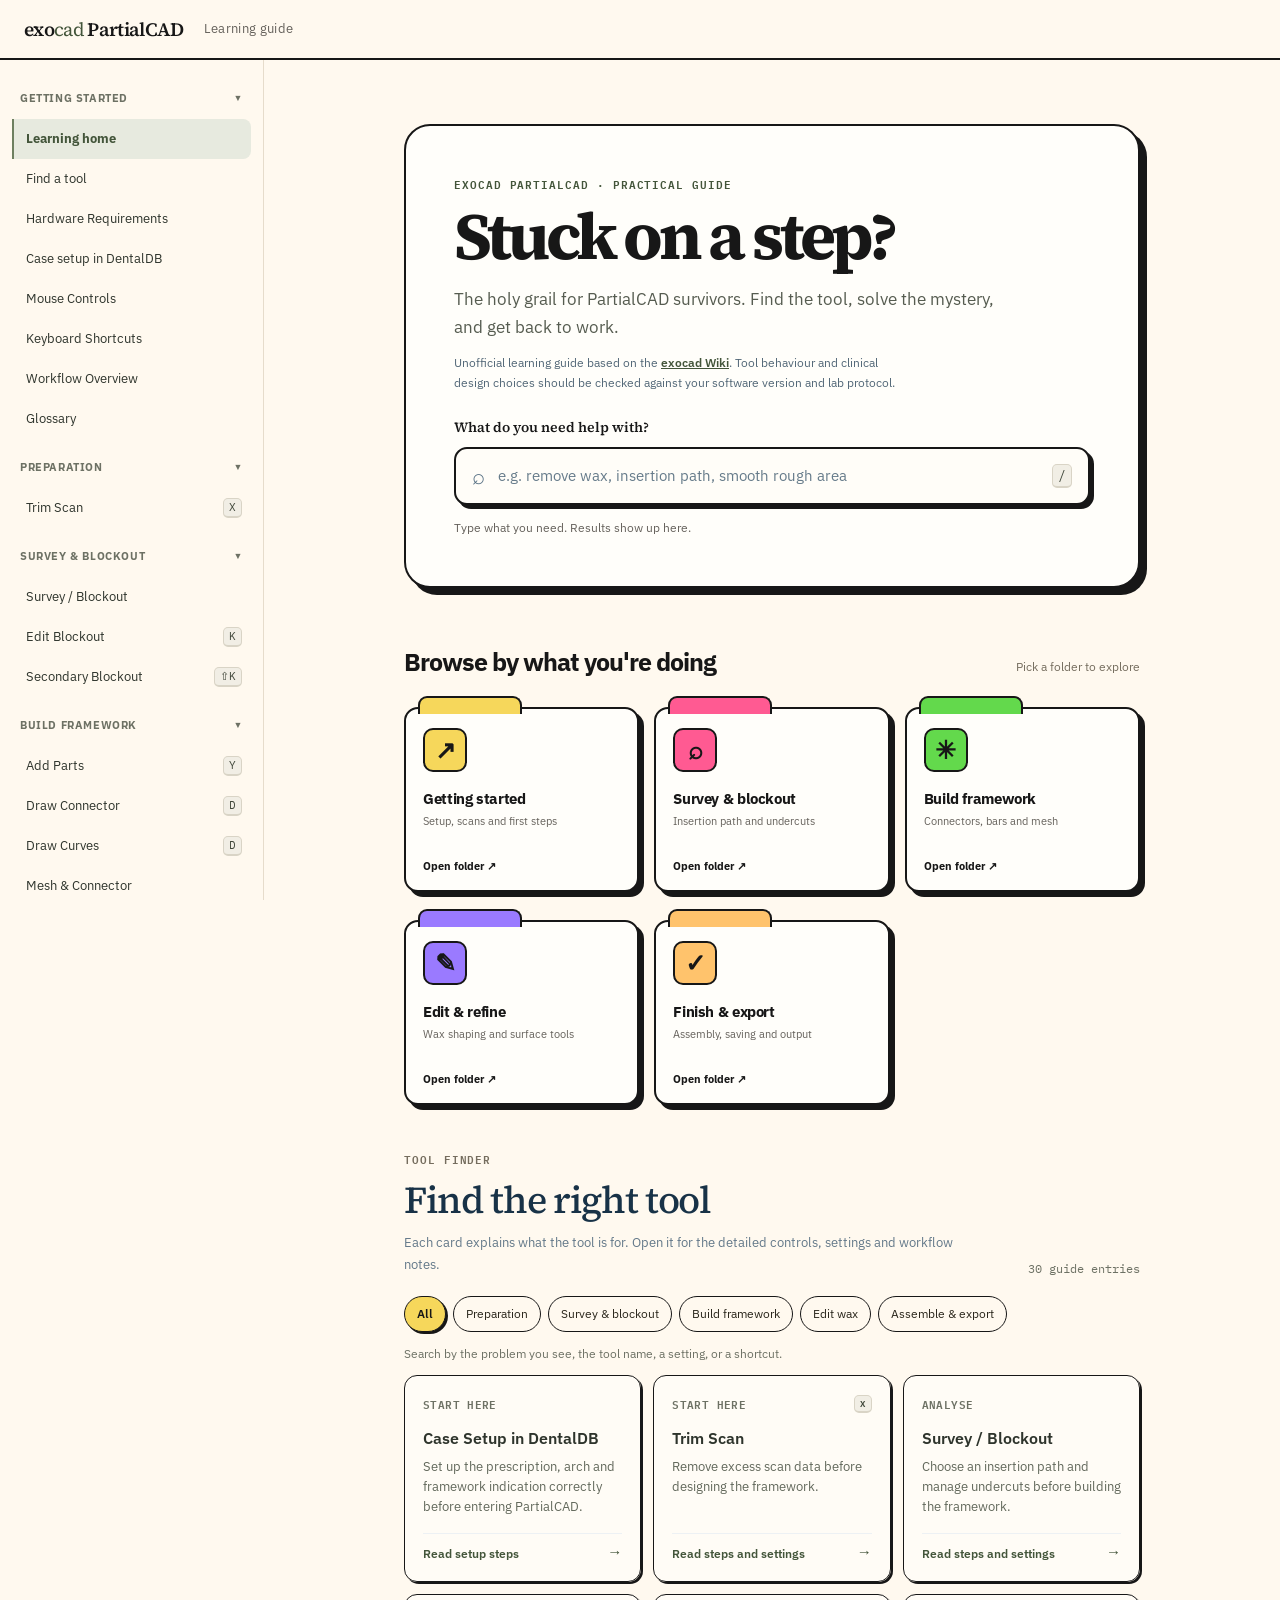
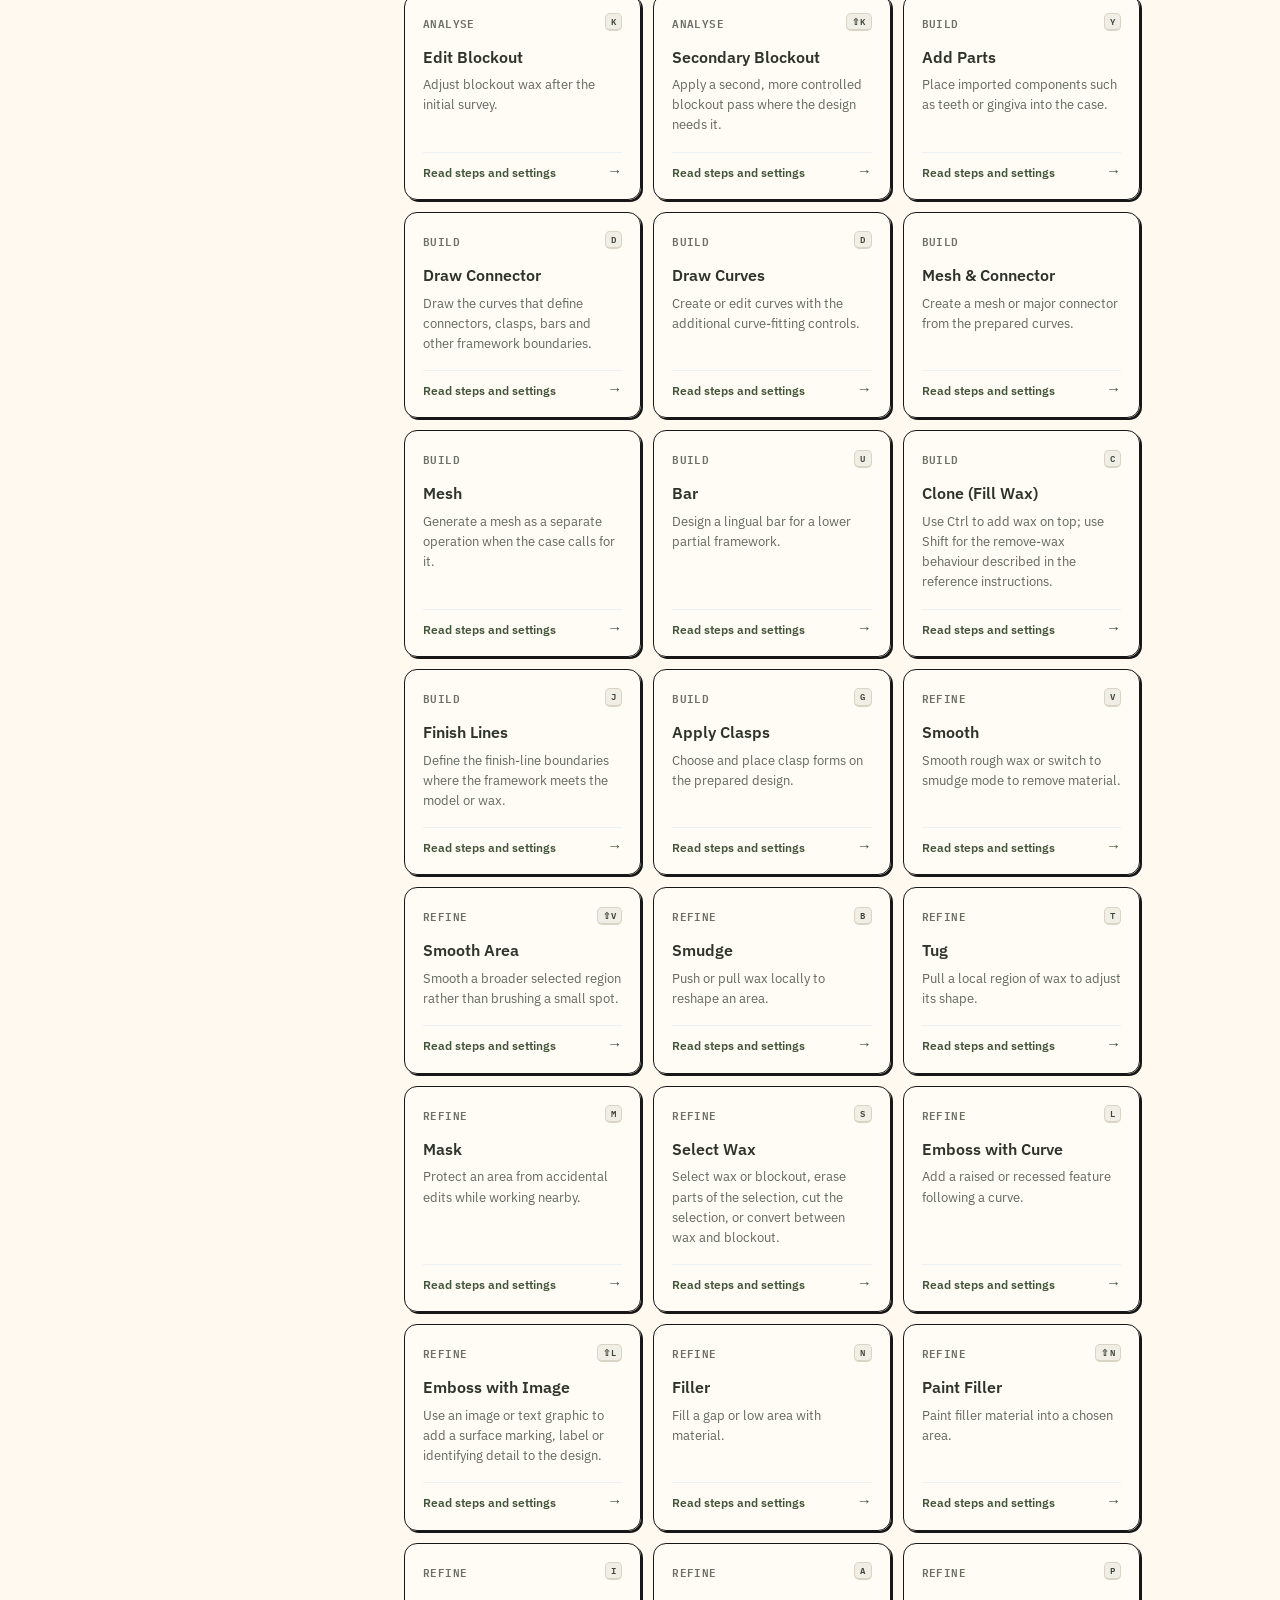
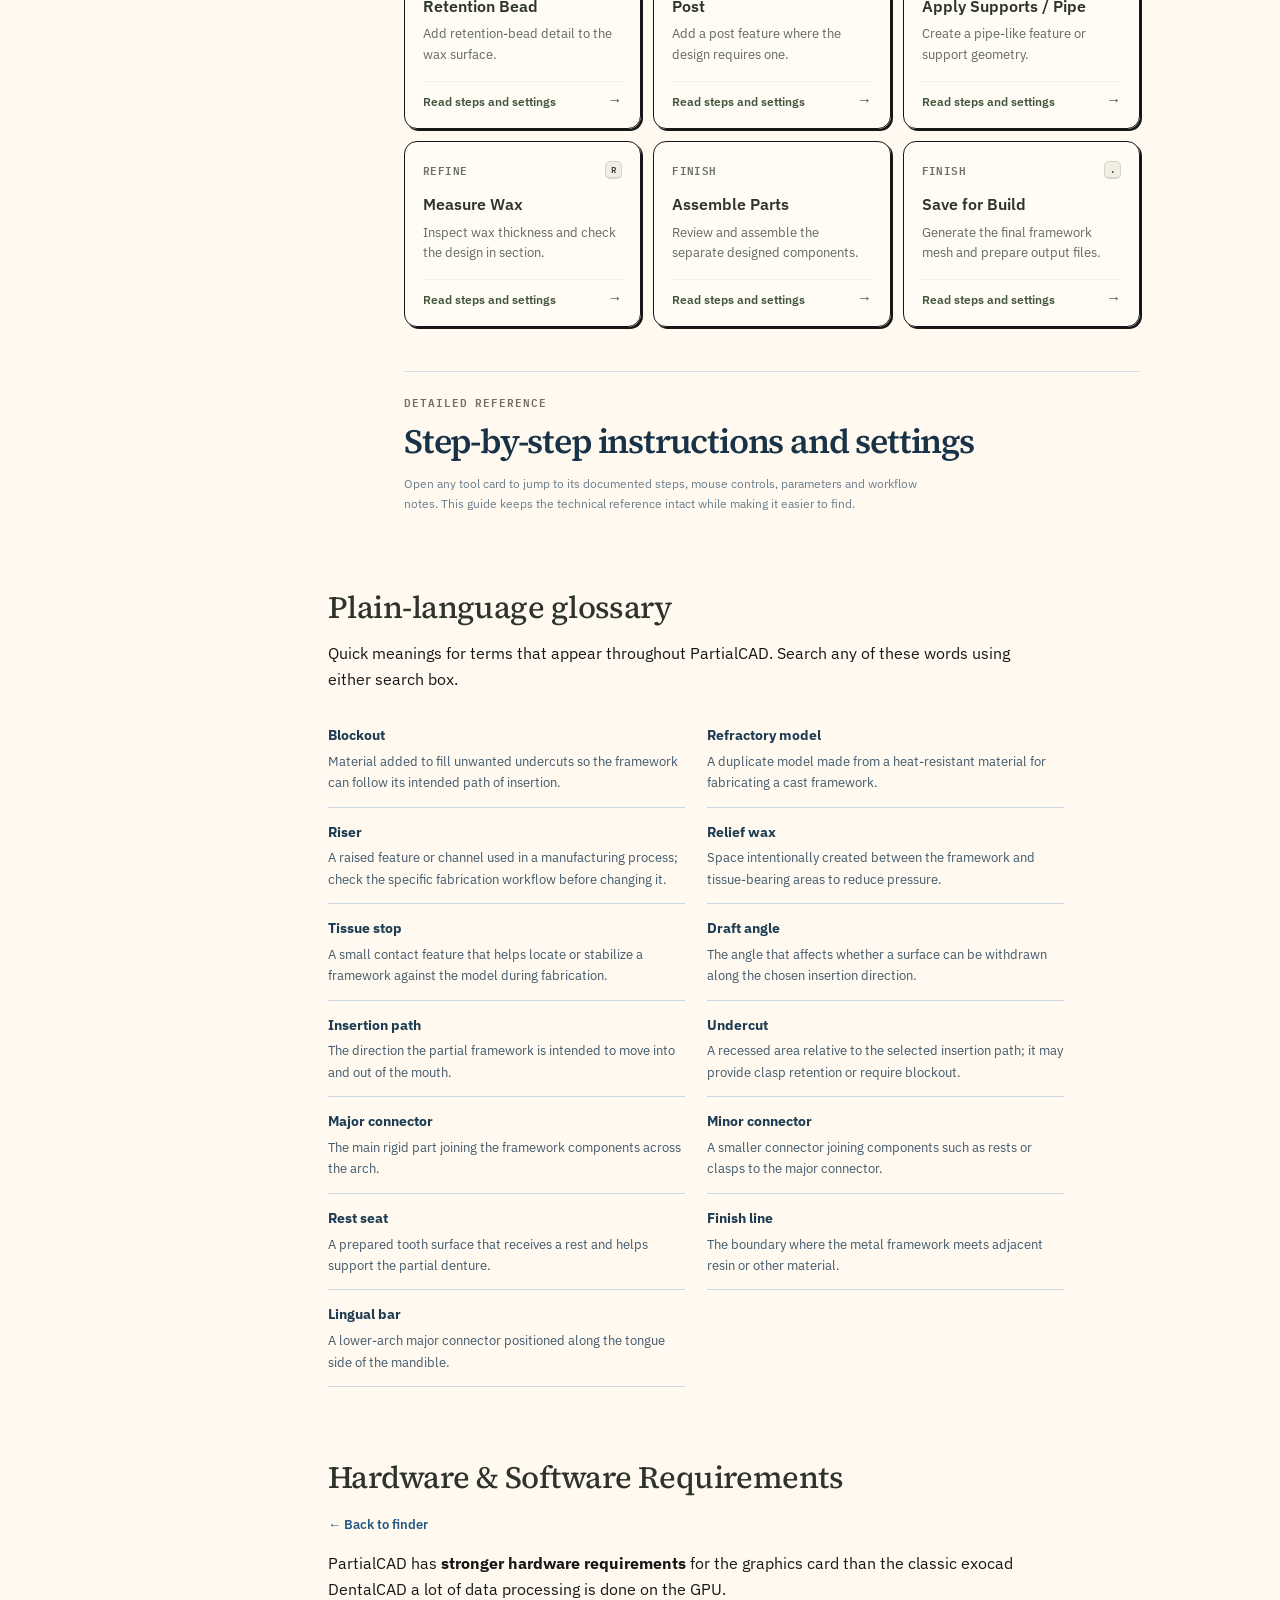
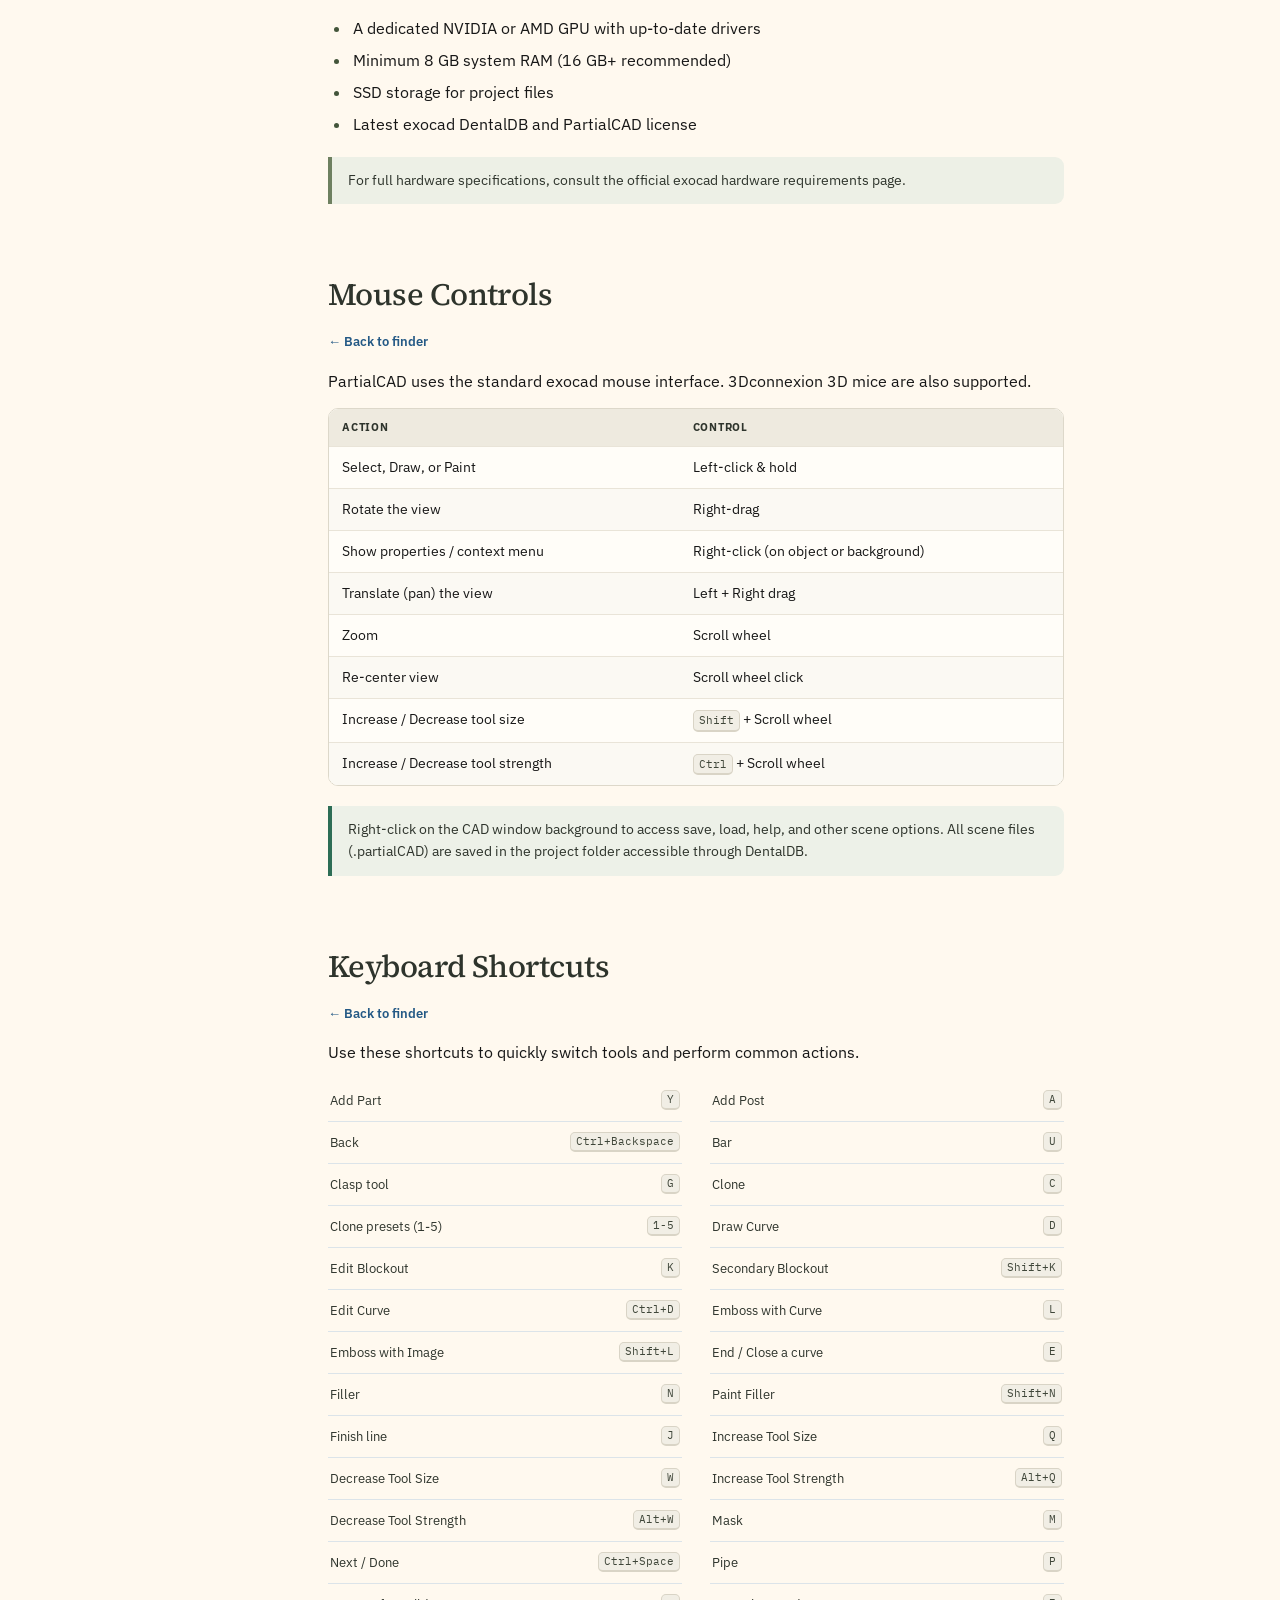
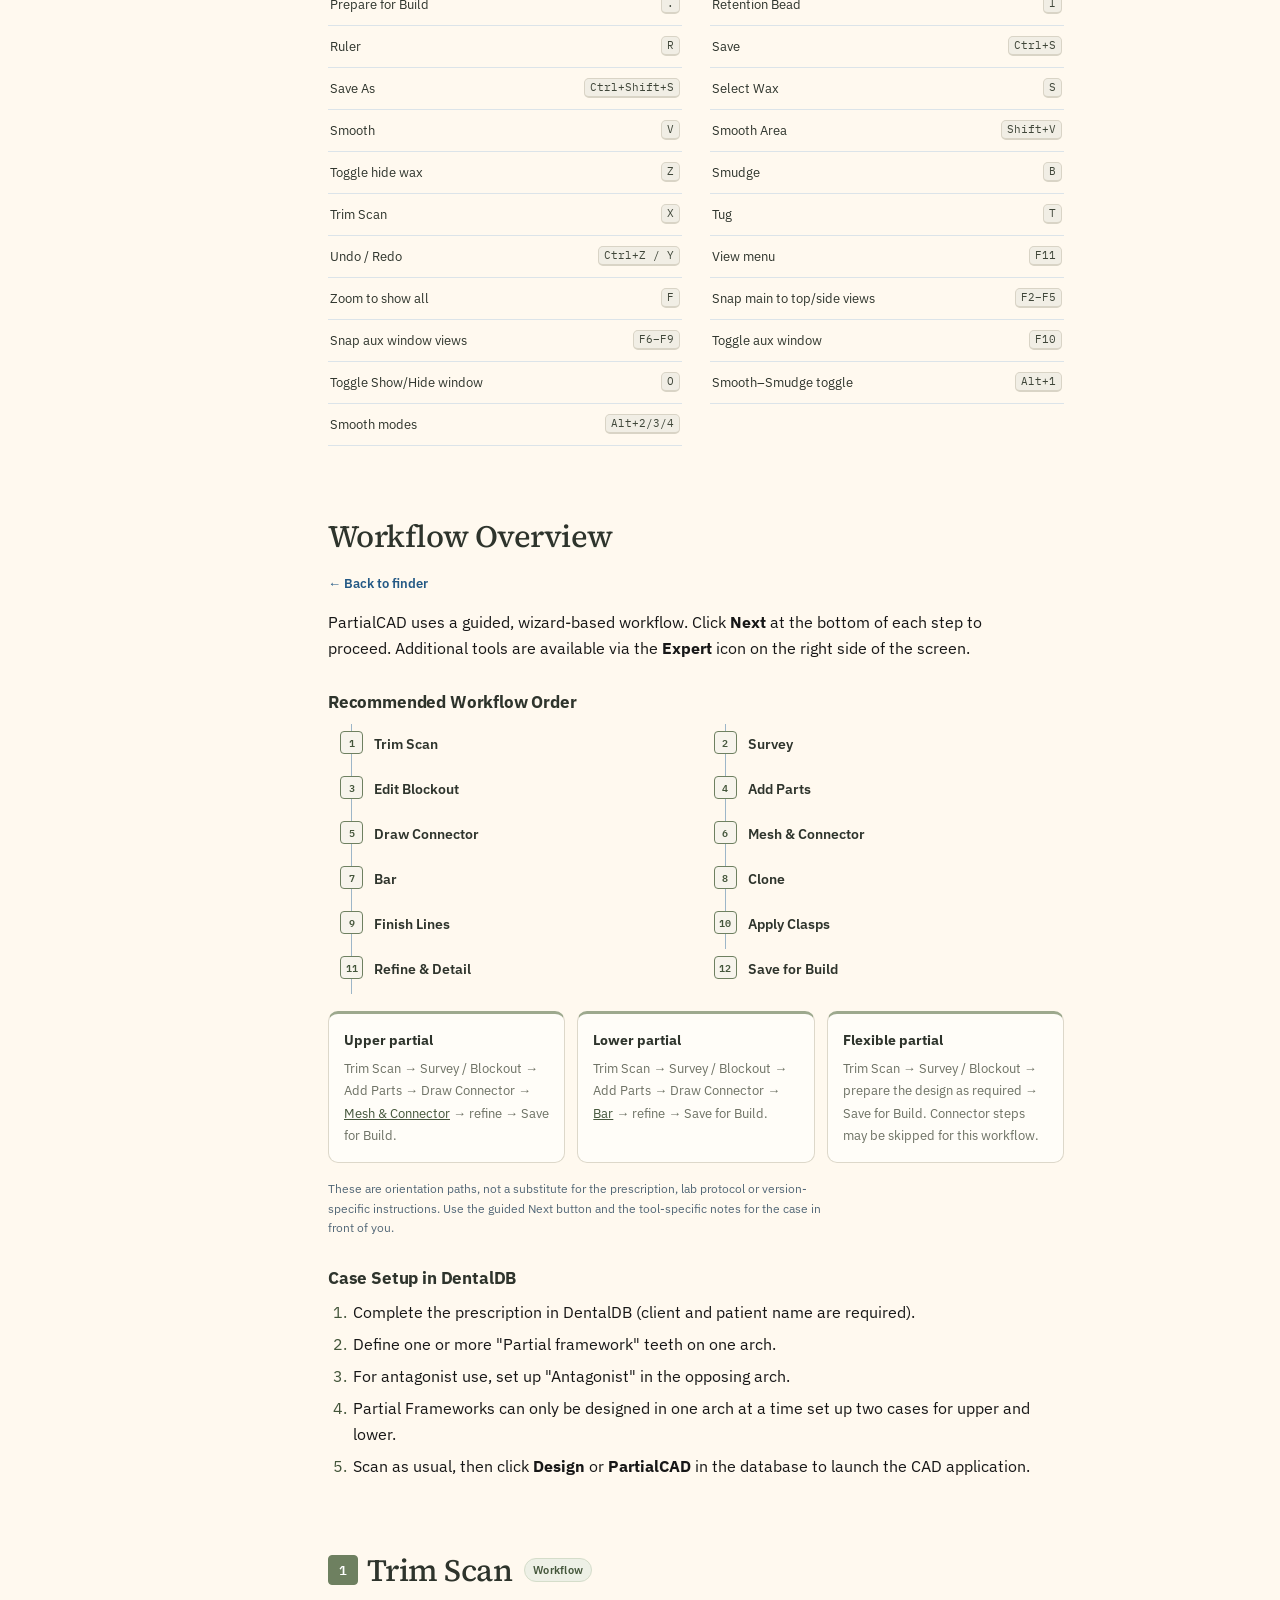
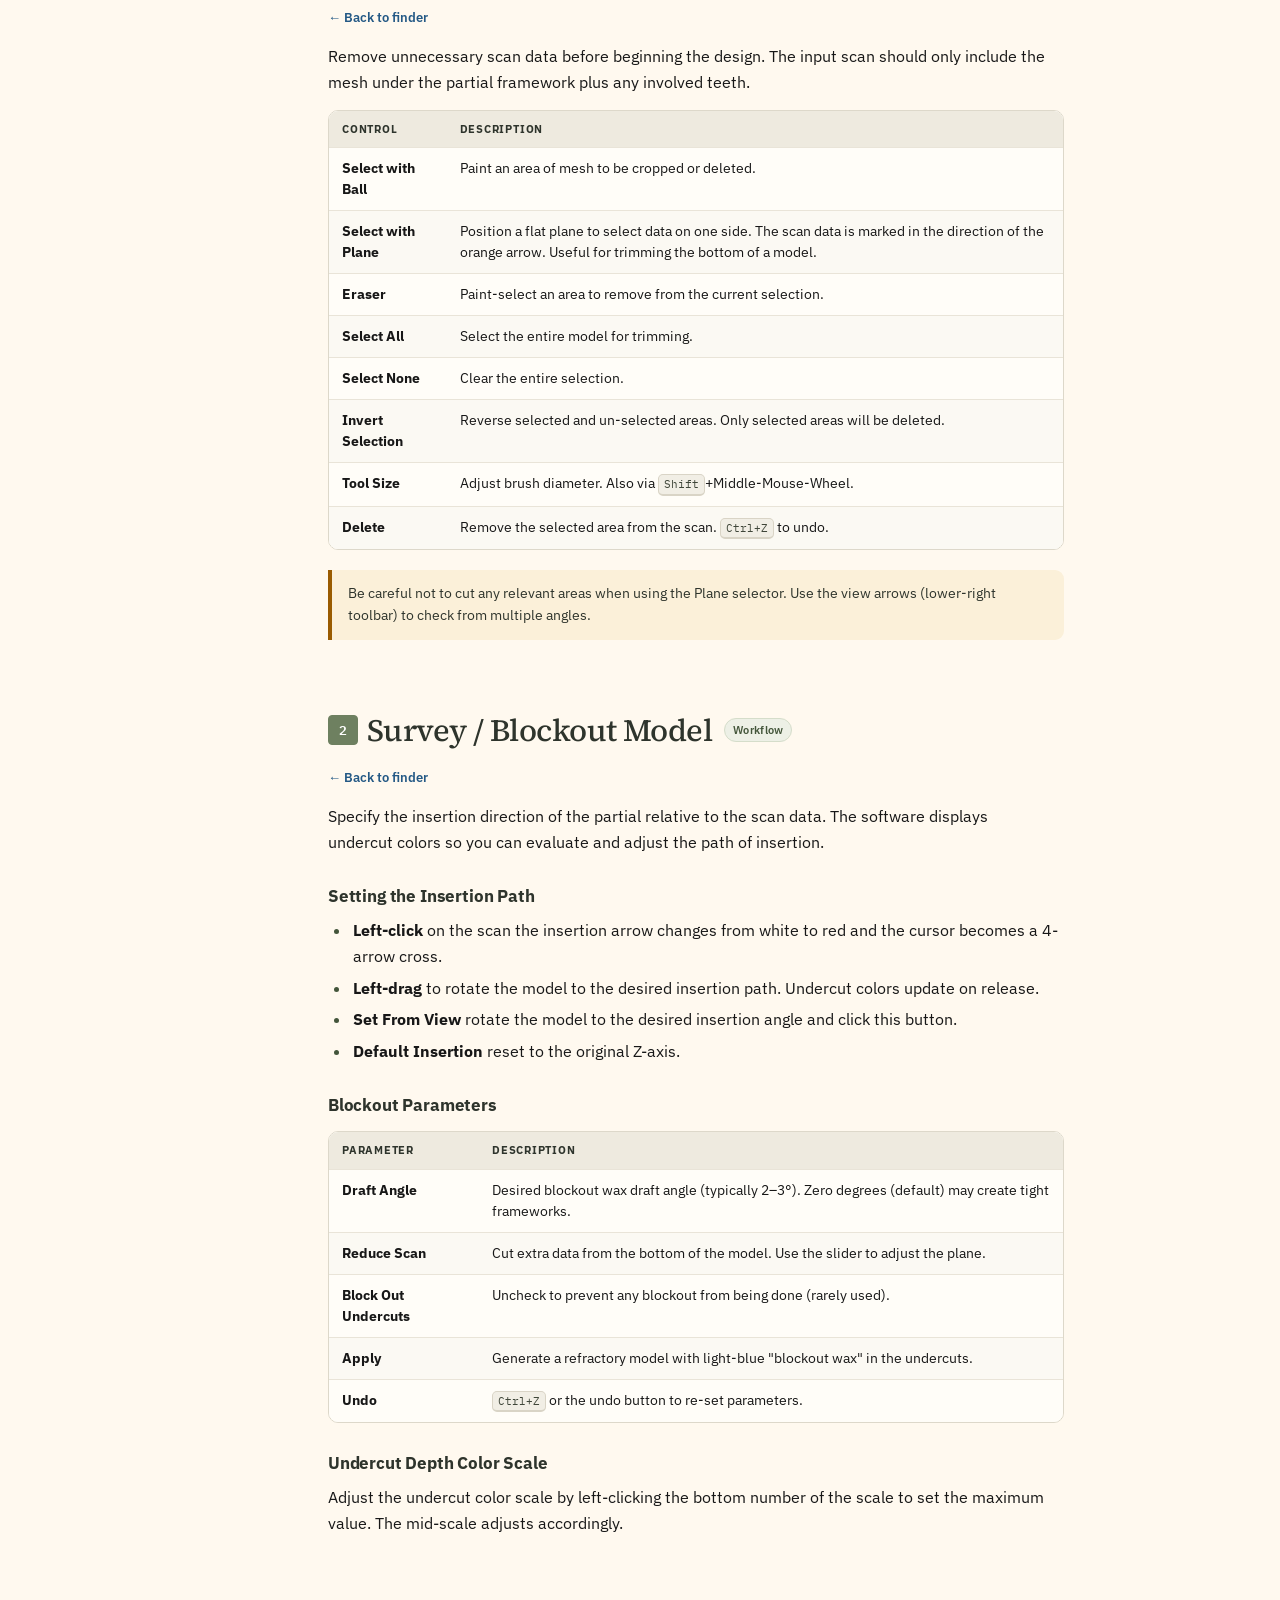
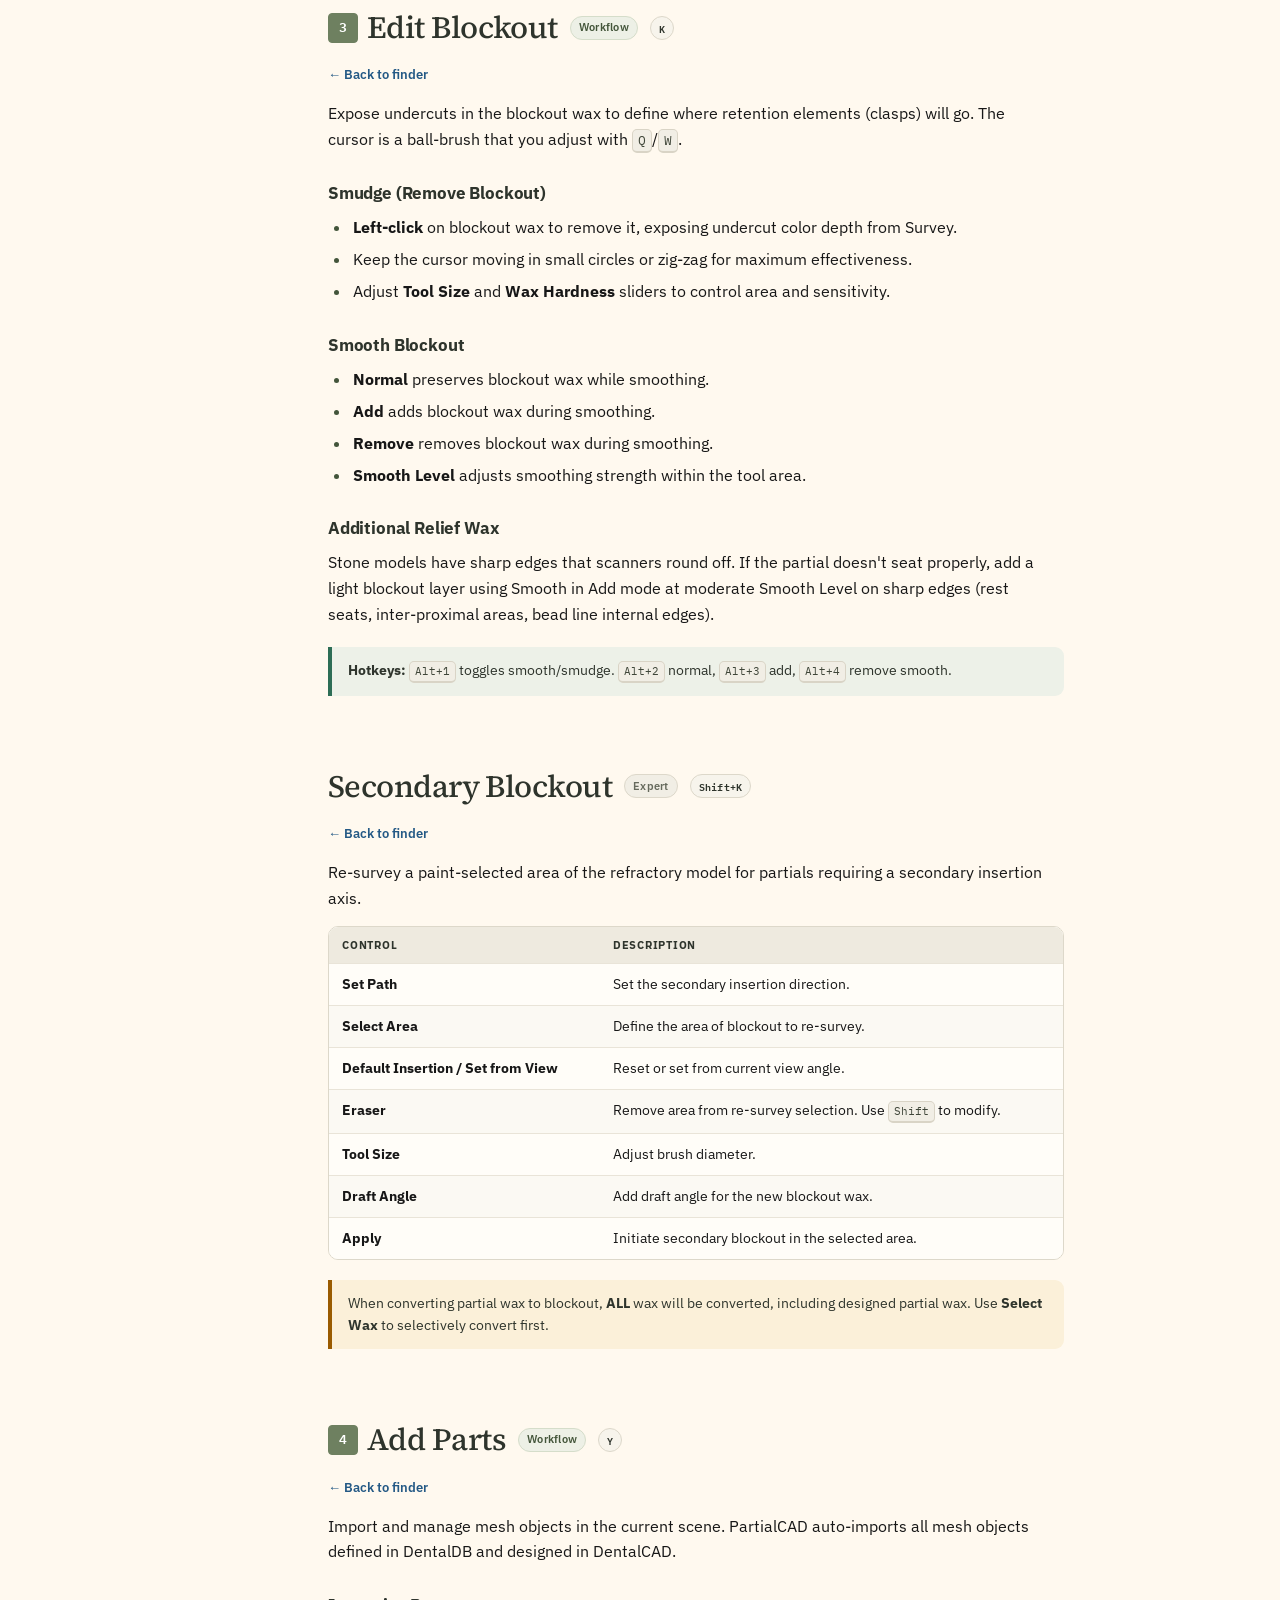
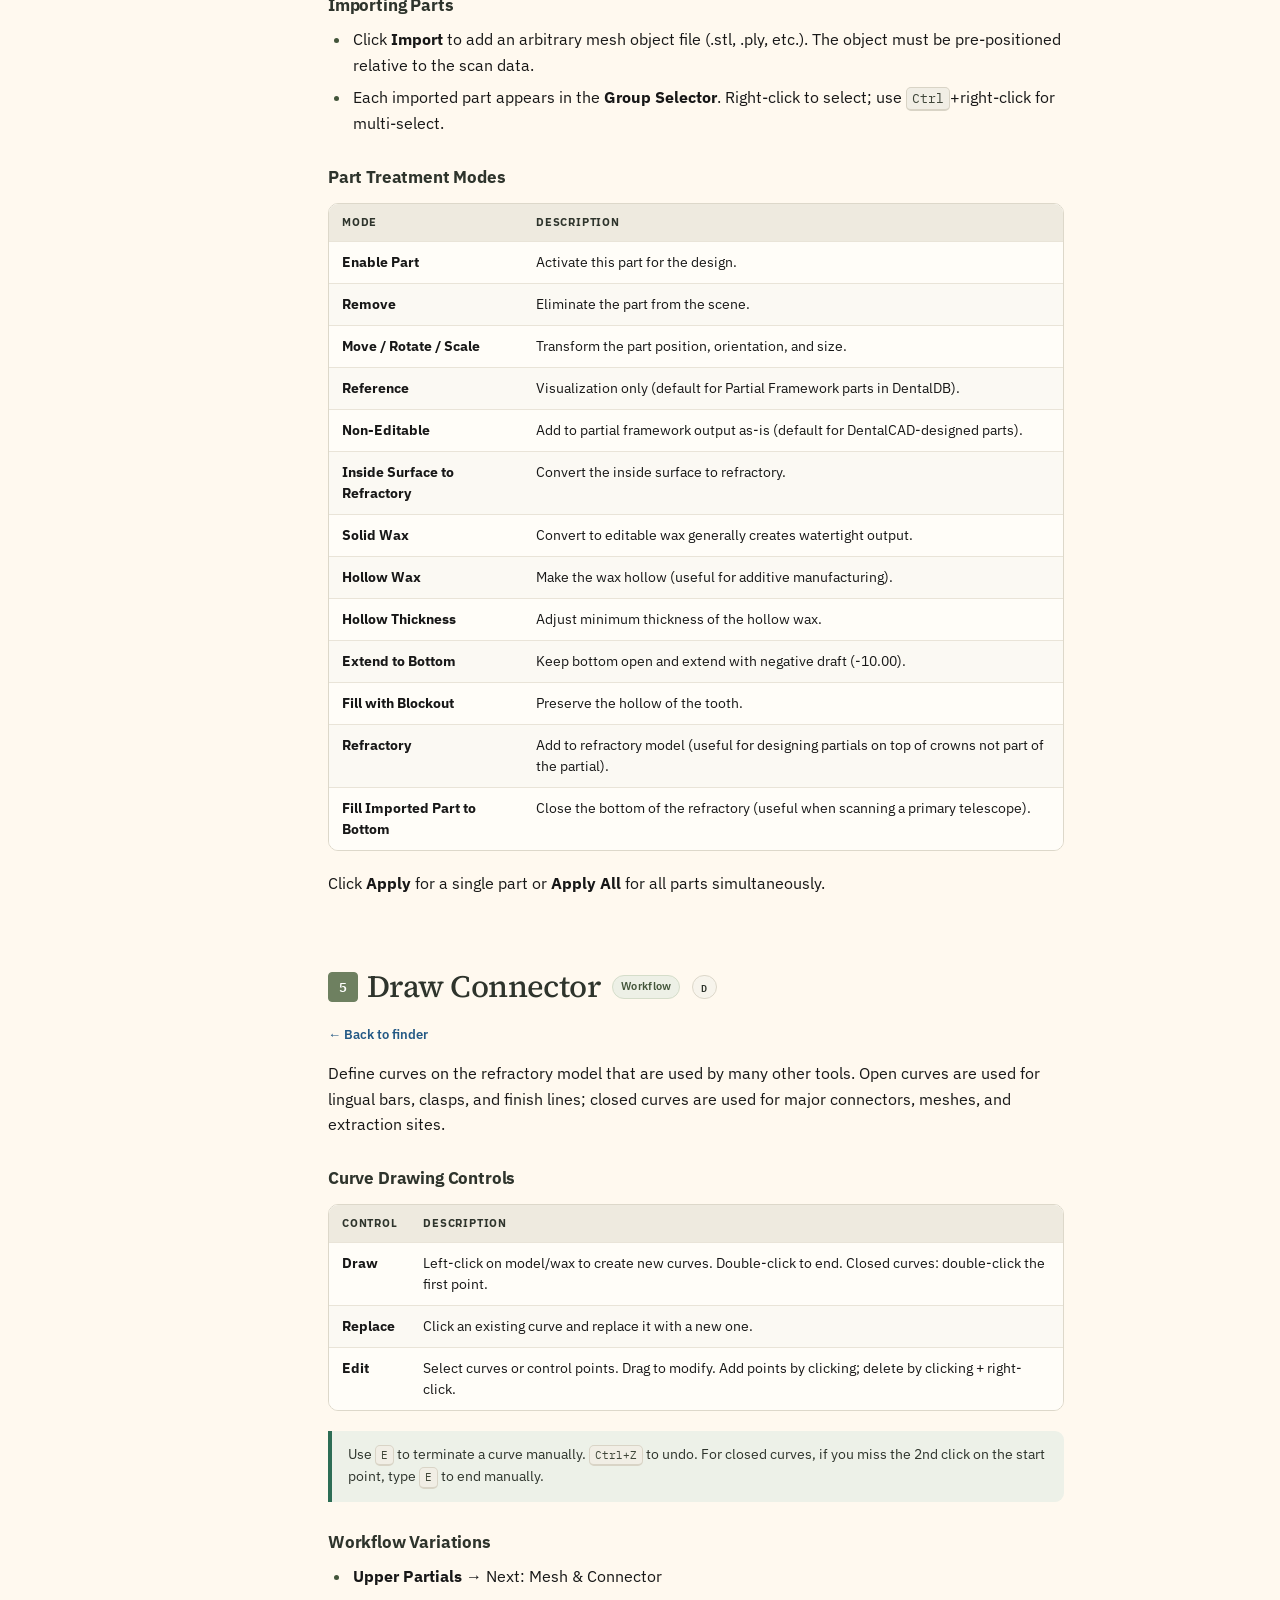
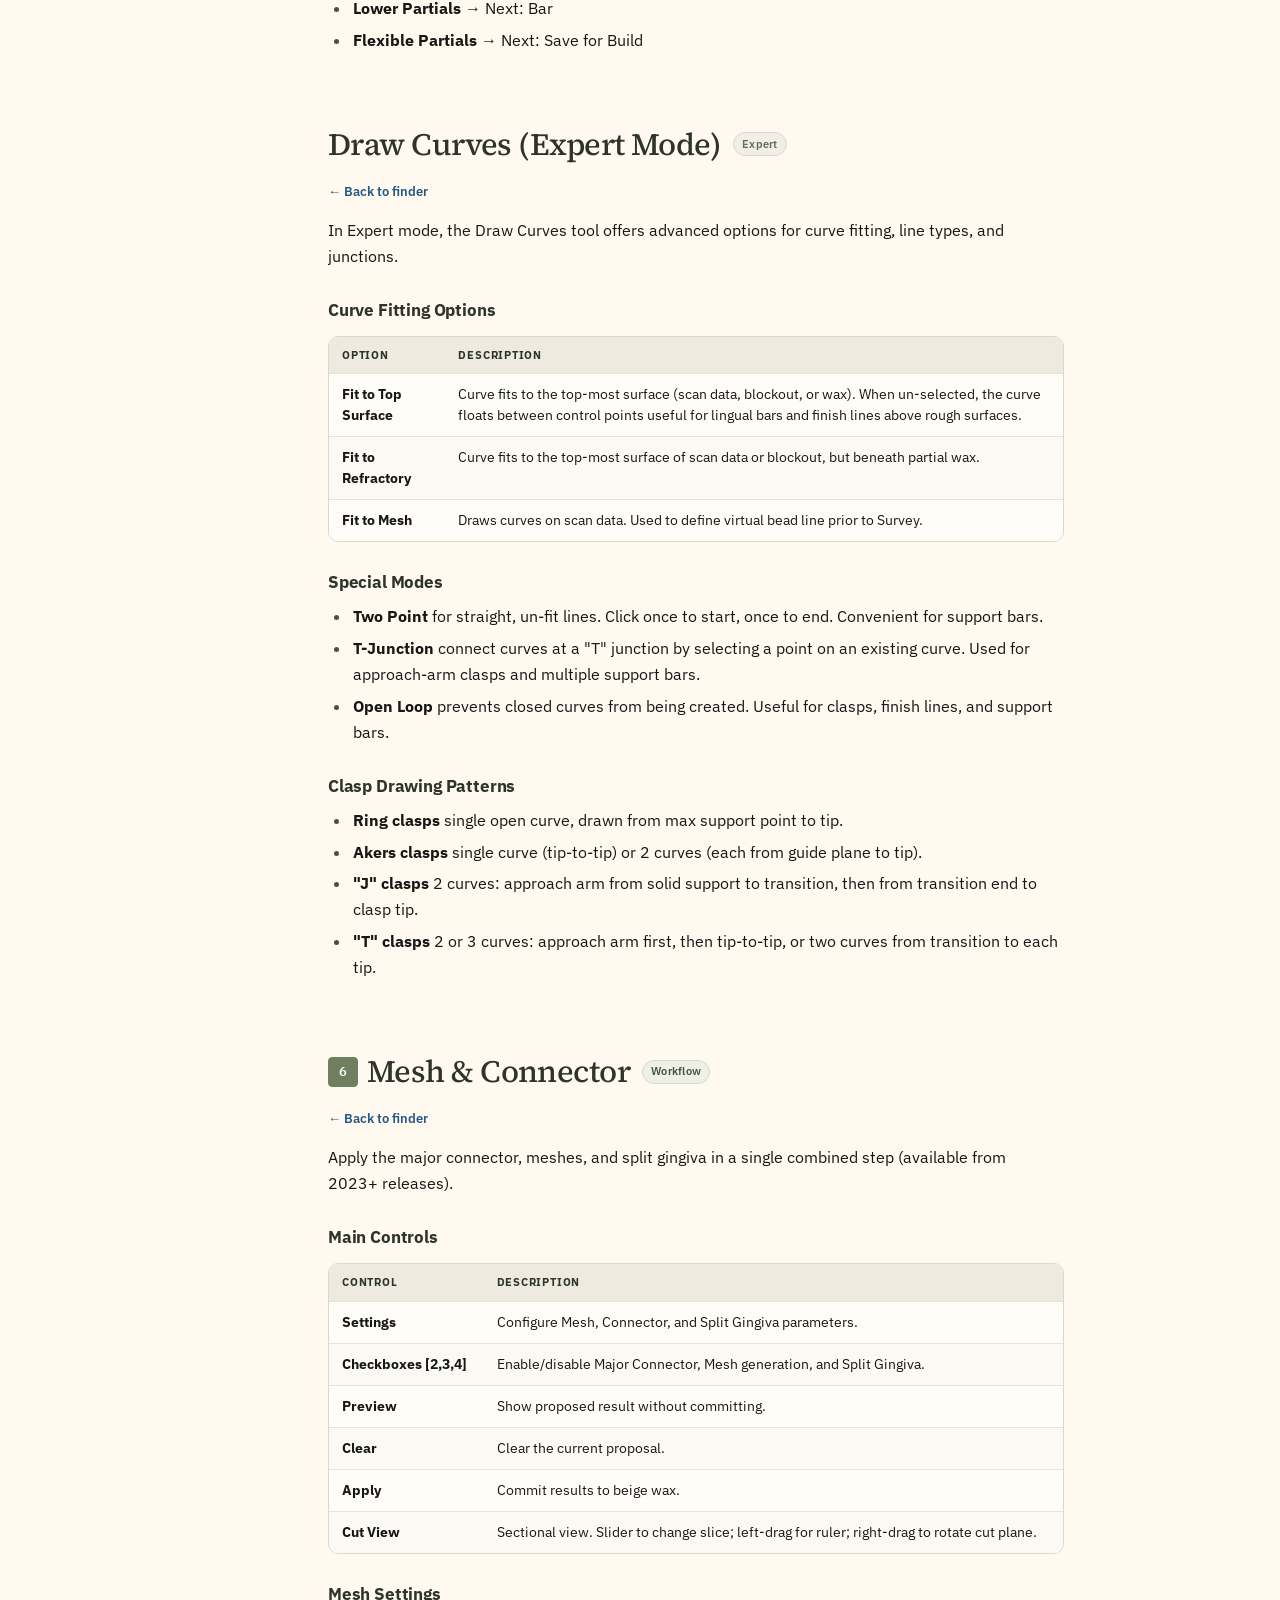
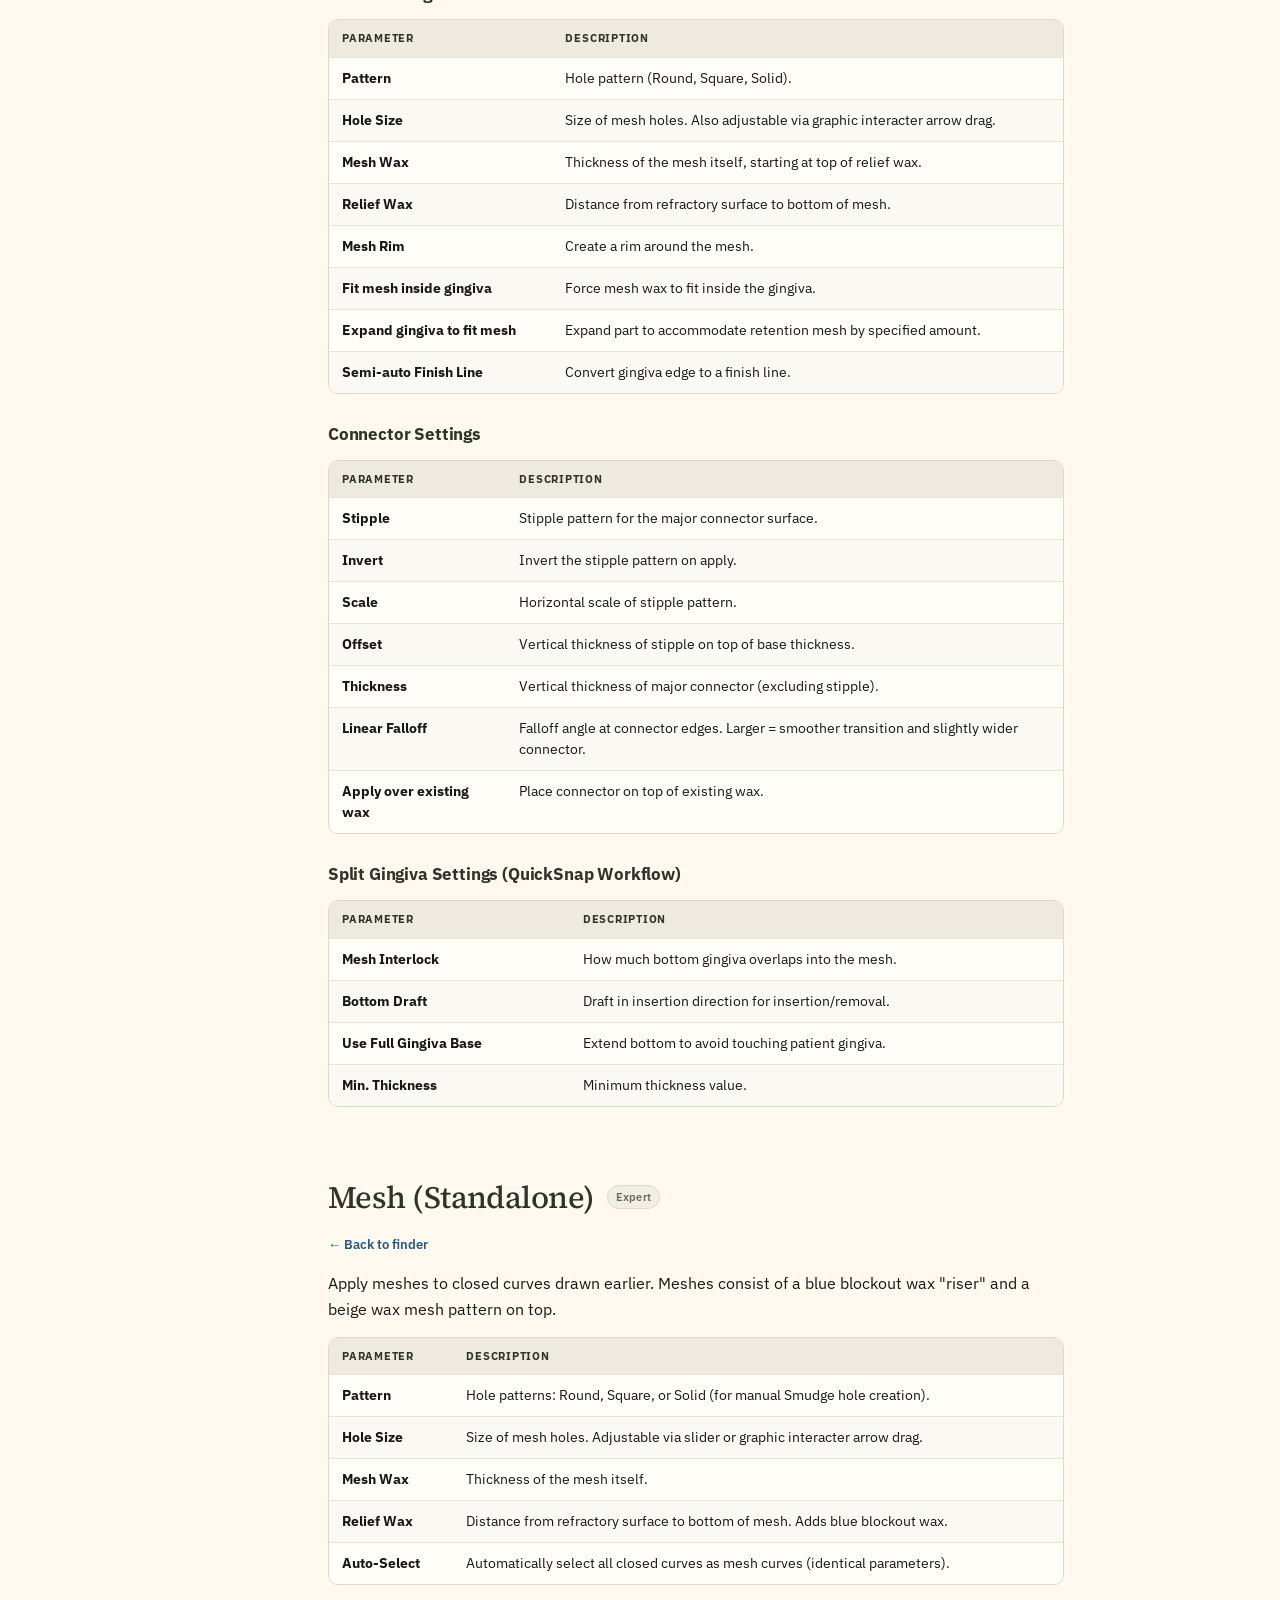
==== commit 408c42e0: "Polish homepage copy and footer credits" ====
--- a/partial-cad/index.html
+++ b/partial-cad/index.html
@@ -120,7 +120,7 @@
  <div class="help-home-copy">
  <p class="eyebrow">EXOCAD PARTIALCAD · PRACTICAL GUIDE</p>
  <h1 id="page-title">Stuck on a step?</h1>
- <p class="help-lede">The holy grail for PartialCAD survivors. Find the tool, fix the mystery, and get back to work.</p>
+ <p class="help-lede">The holy grail for PartialCAD survivors. Find the tool, solve the mystery, and get back to work.</p>
  <p class="guide-disclaimer">Unofficial learning guide based on the <a href="https://wiki.exocad.com/" target="_blank" rel="noopener noreferrer">exocad Wiki</a>. Tool behaviour and clinical design choices should be checked against your software version and lab protocol.</p>
  </div>
  <div class="quick-search-panel" id="tool-explorer">
@@ -1303,8 +1303,8 @@
  </div>
  <div class="footer-credit-group">
  <p class="footer-label">Designed and developed by</p>
- <p><a href="https://muskankgupta.vercel.app/" target="_blank" rel="noopener noreferrer">Muskan K</a></p>
- <p><a href="https://yugaldoddamani.pages.dev/" target="_blank" rel="noopener noreferrer">Yugal Doddamani</a></p>
+ <p class="footer-person"><a href="https://muskankgupta.vercel.app/" target="_blank" rel="noopener noreferrer">Muskan K</a></p>
+ <p class="footer-person"><a href="https://yugaldoddamani.pages.dev/" target="_blank" rel="noopener noreferrer">Yugal Doddamani</a></p>
  </div>
  <div class="footer-credit-group">
  <p class="footer-label">Source of knowledge</p>
--- a/partial-cad/styles.css
+++ b/partial-cad/styles.css
@@ -1276,3 +1276,12 @@
 @media(max-width:900px){.folder-grid{grid-template-columns:repeat(2,minmax(0,1fr));gap:16px 12px}.folder-card{min-height:172px;padding:16px 13px 13px}}
 @media(max-width:600px){.category-shelf-heading{align-items:flex-start;flex-direction:column;gap:3px}.folder-grid{grid-template-columns:repeat(2,minmax(0,1fr));gap:15px 11px}.folder-card{min-height:168px}.instant-result{padding:12px}}
 @media(prefers-reduced-motion:reduce){.folder-card{transition:none}.folder-card:hover,.folder-card:active{transform:none}}
+
+
+/* Footer credits use the same type scale for both names. */
+.footer-credit-group .footer-person,
+.footer-credit-group .footer-person a {
+  font-size: 0.95rem;
+  line-height: 1.5;
+  font-weight: 600;
+}
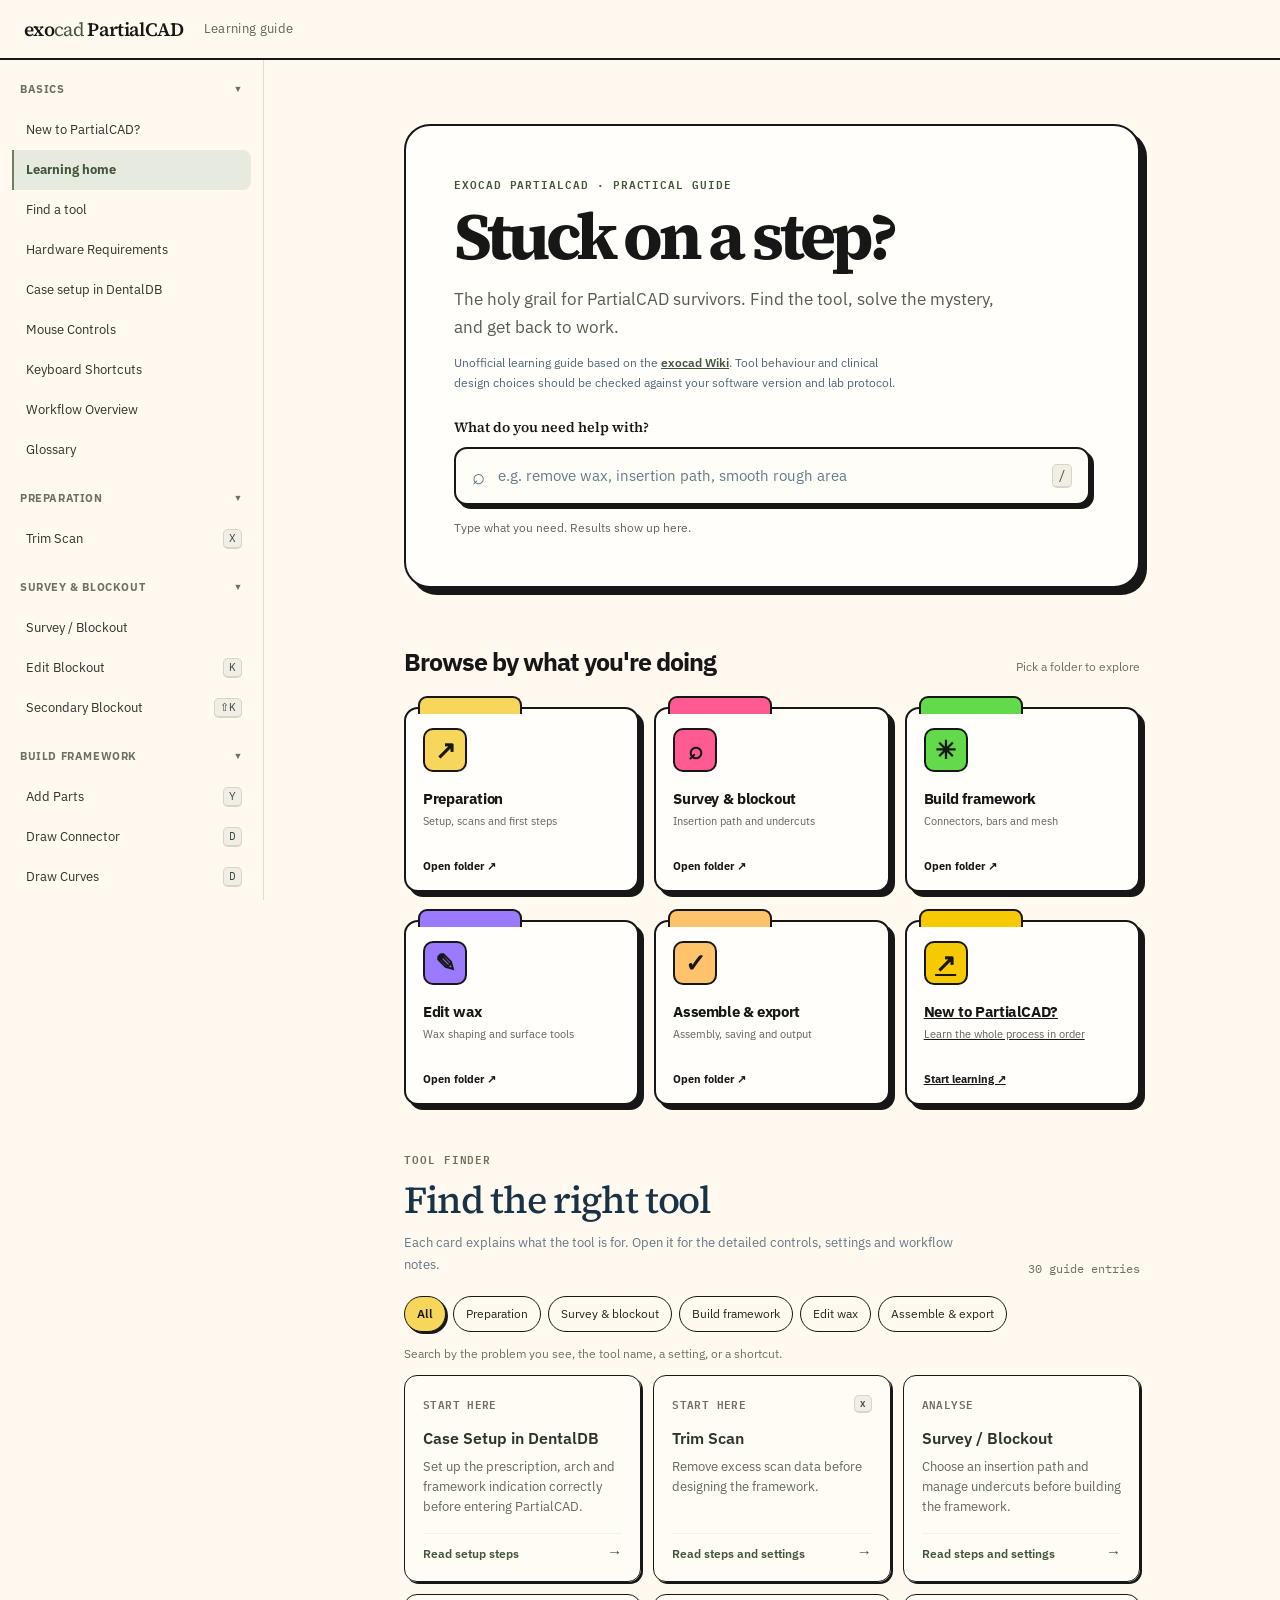
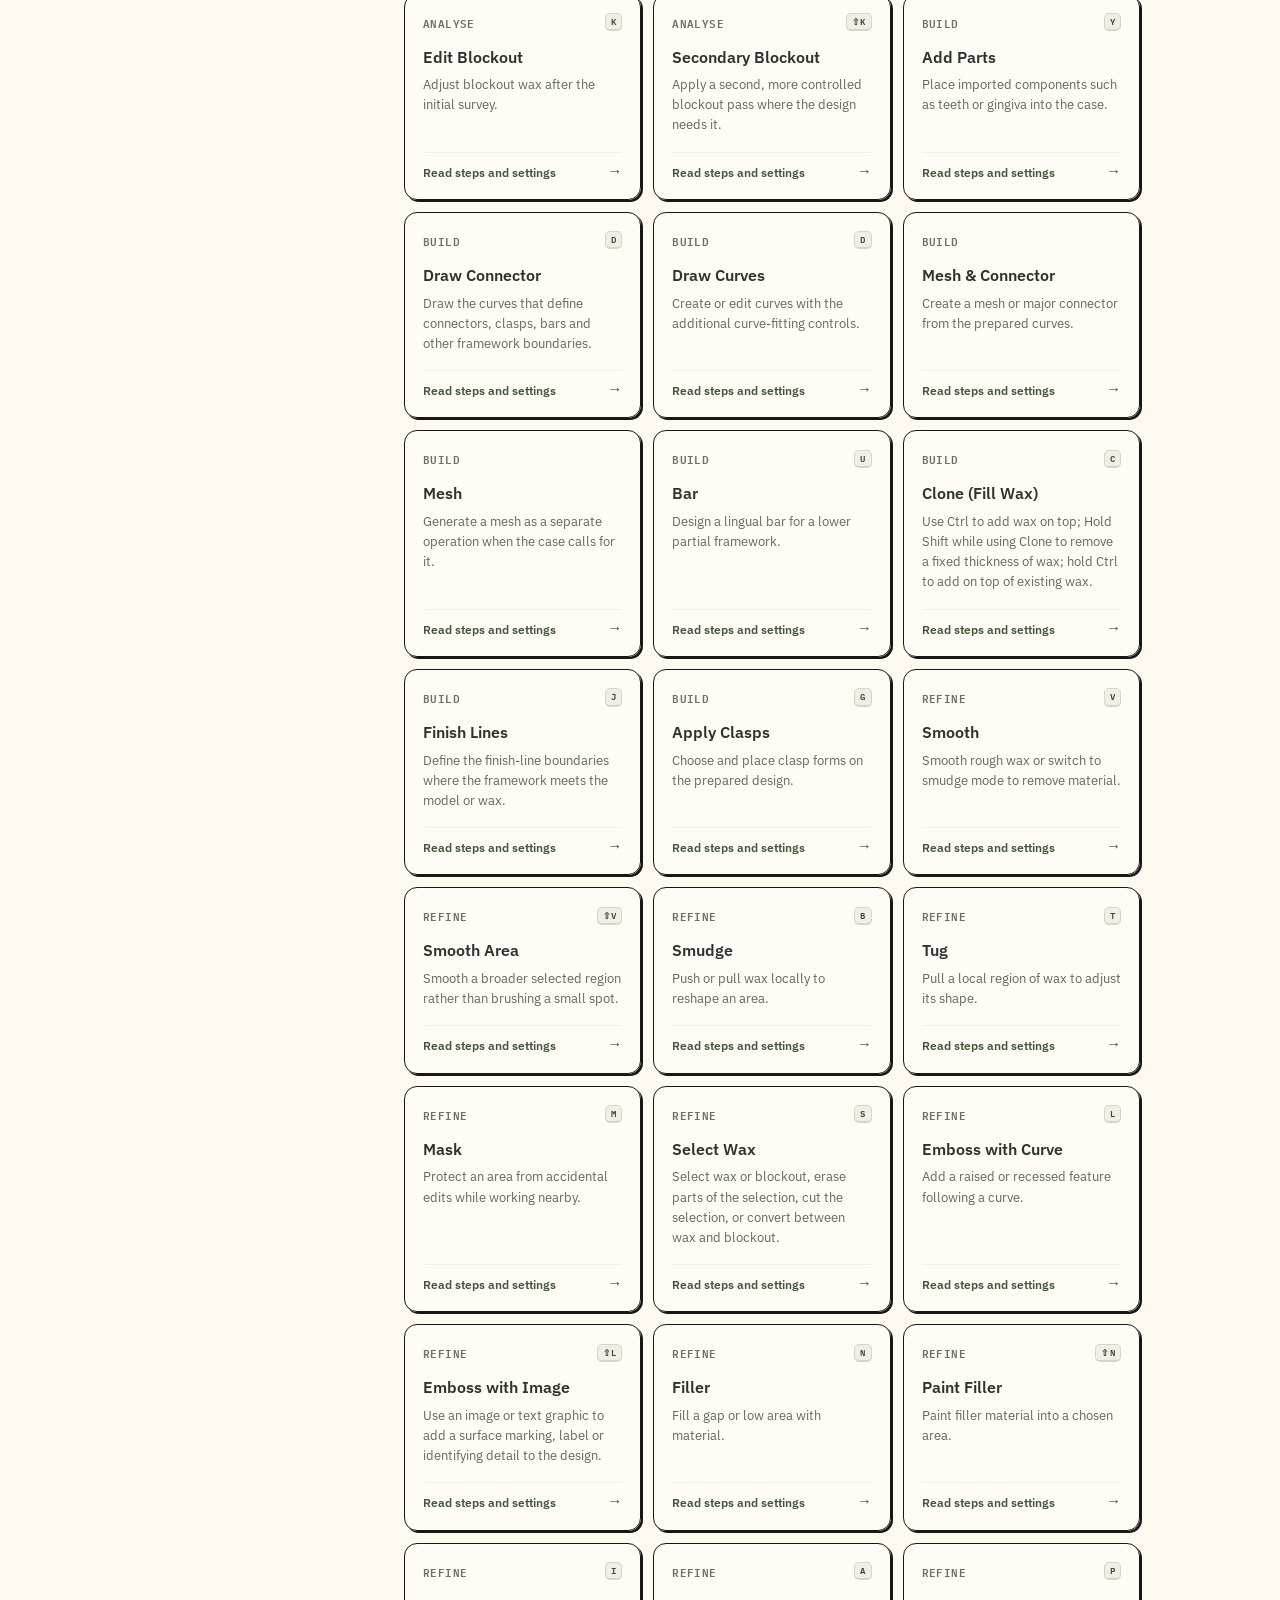
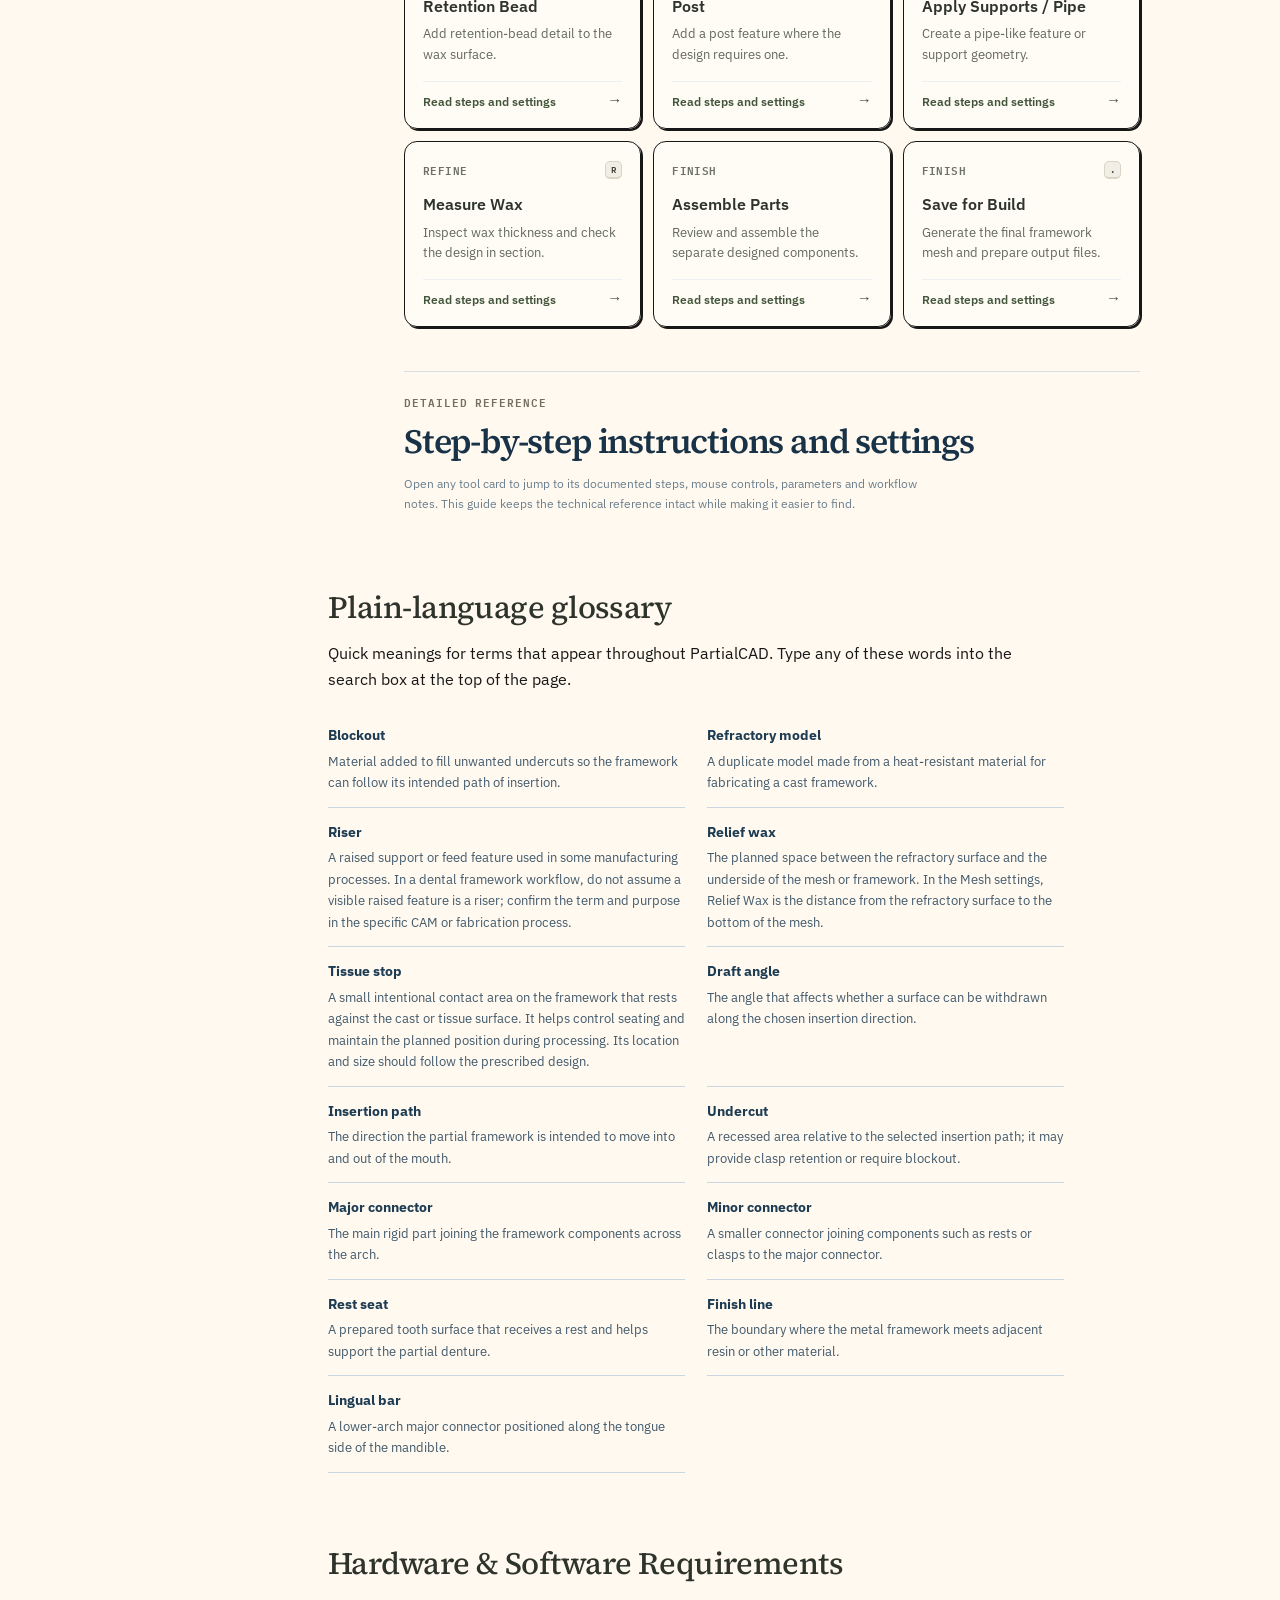
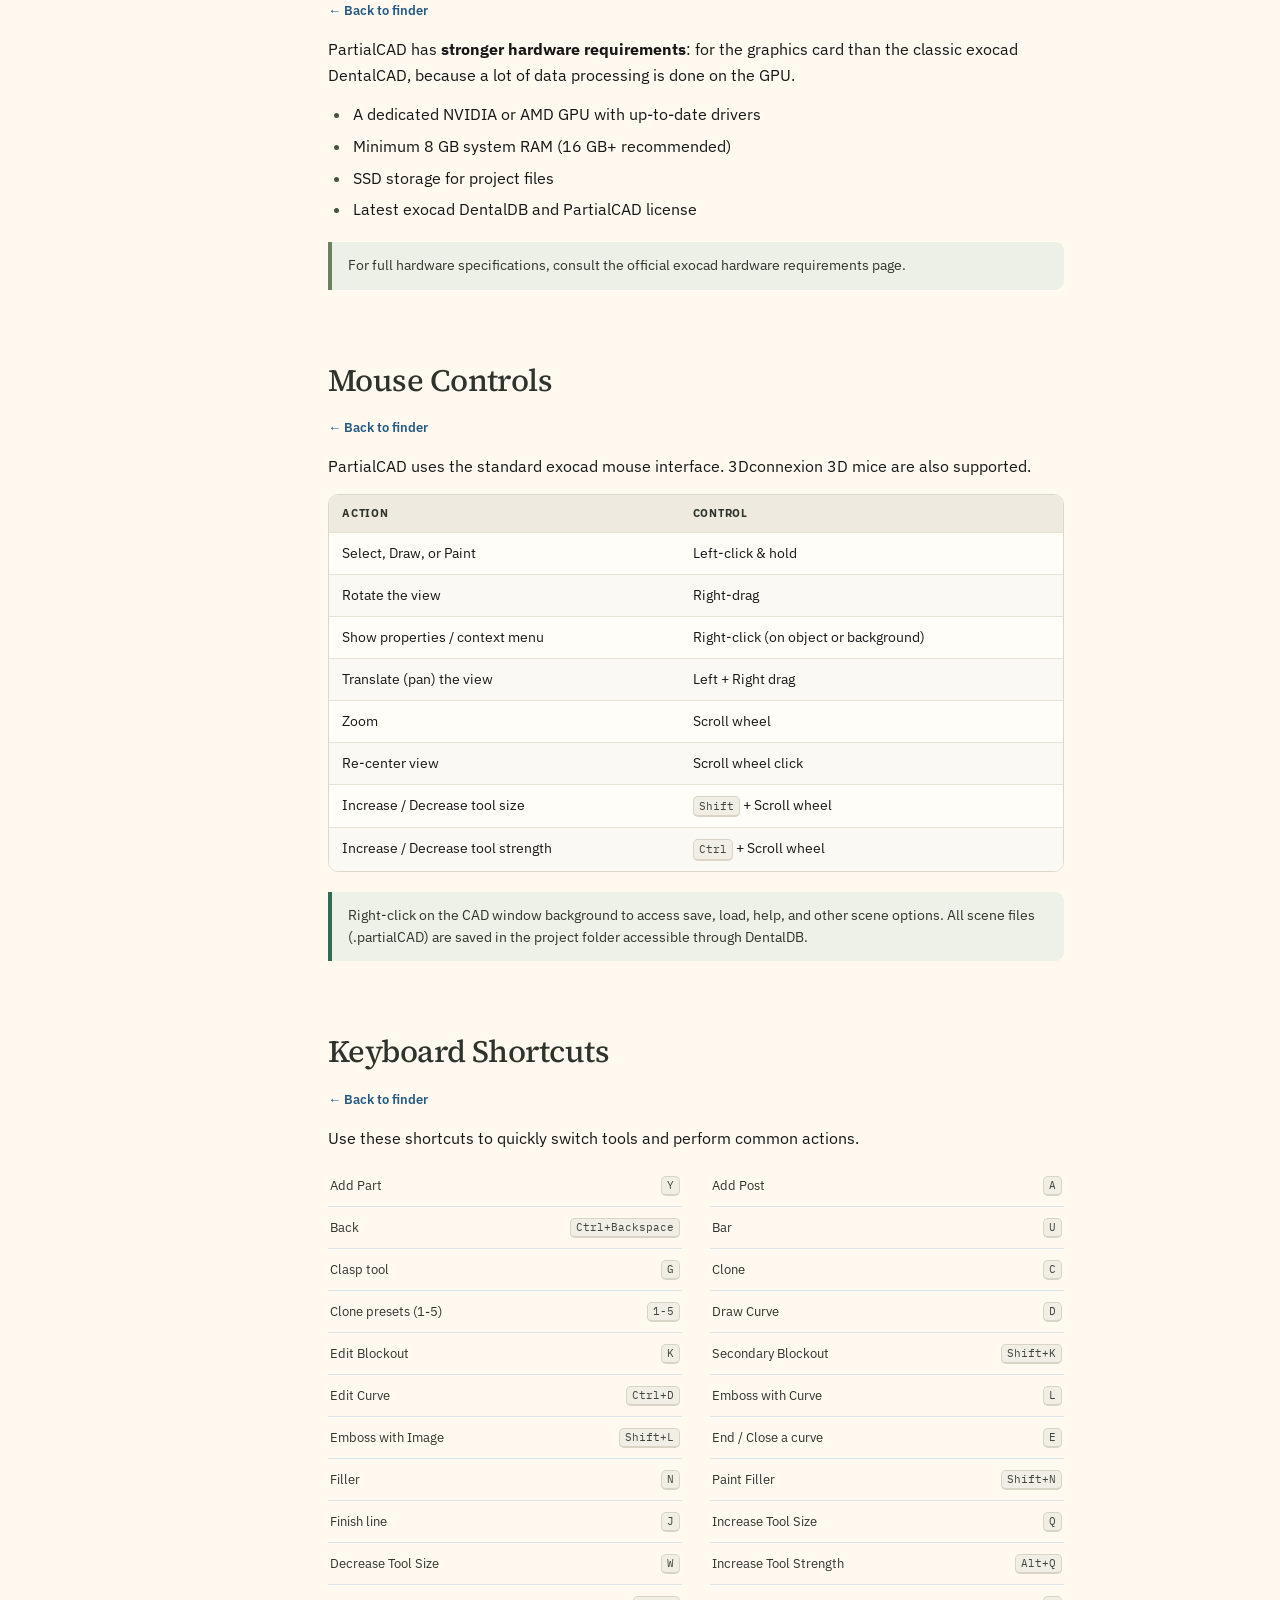
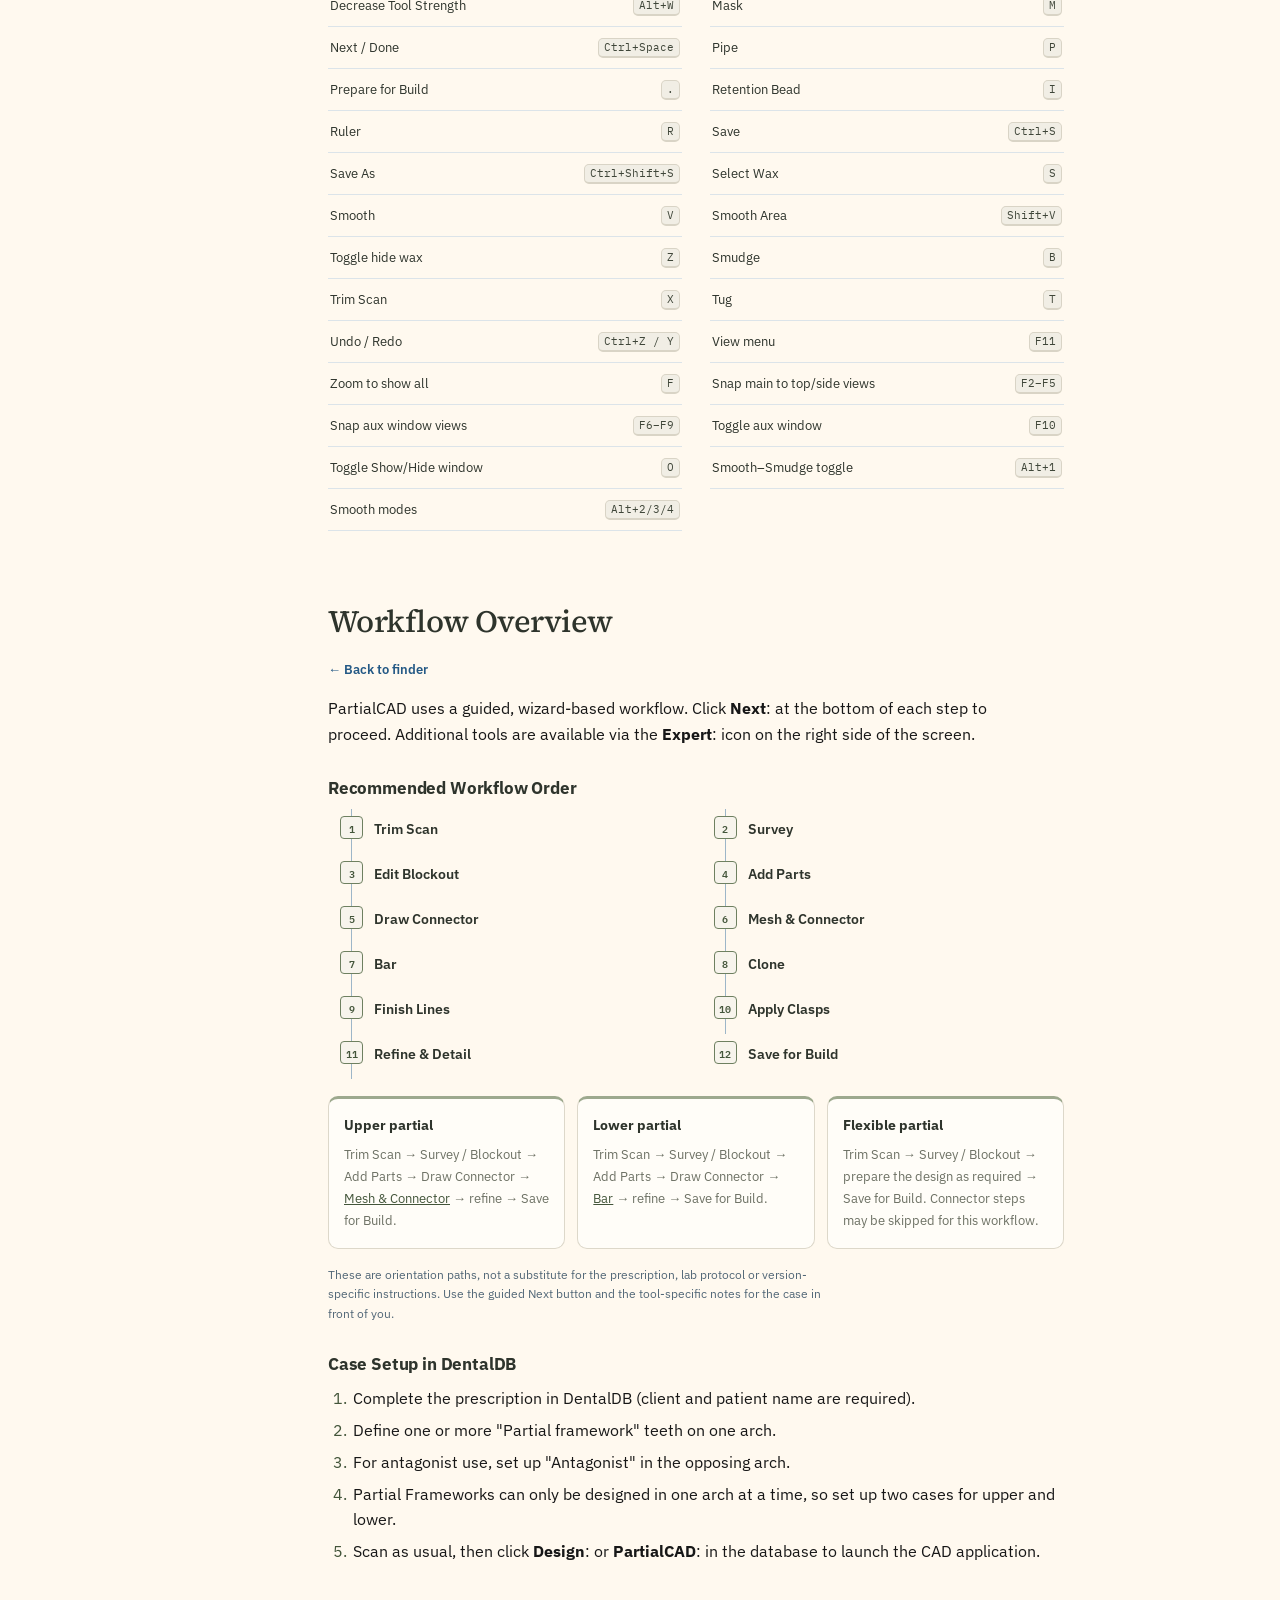
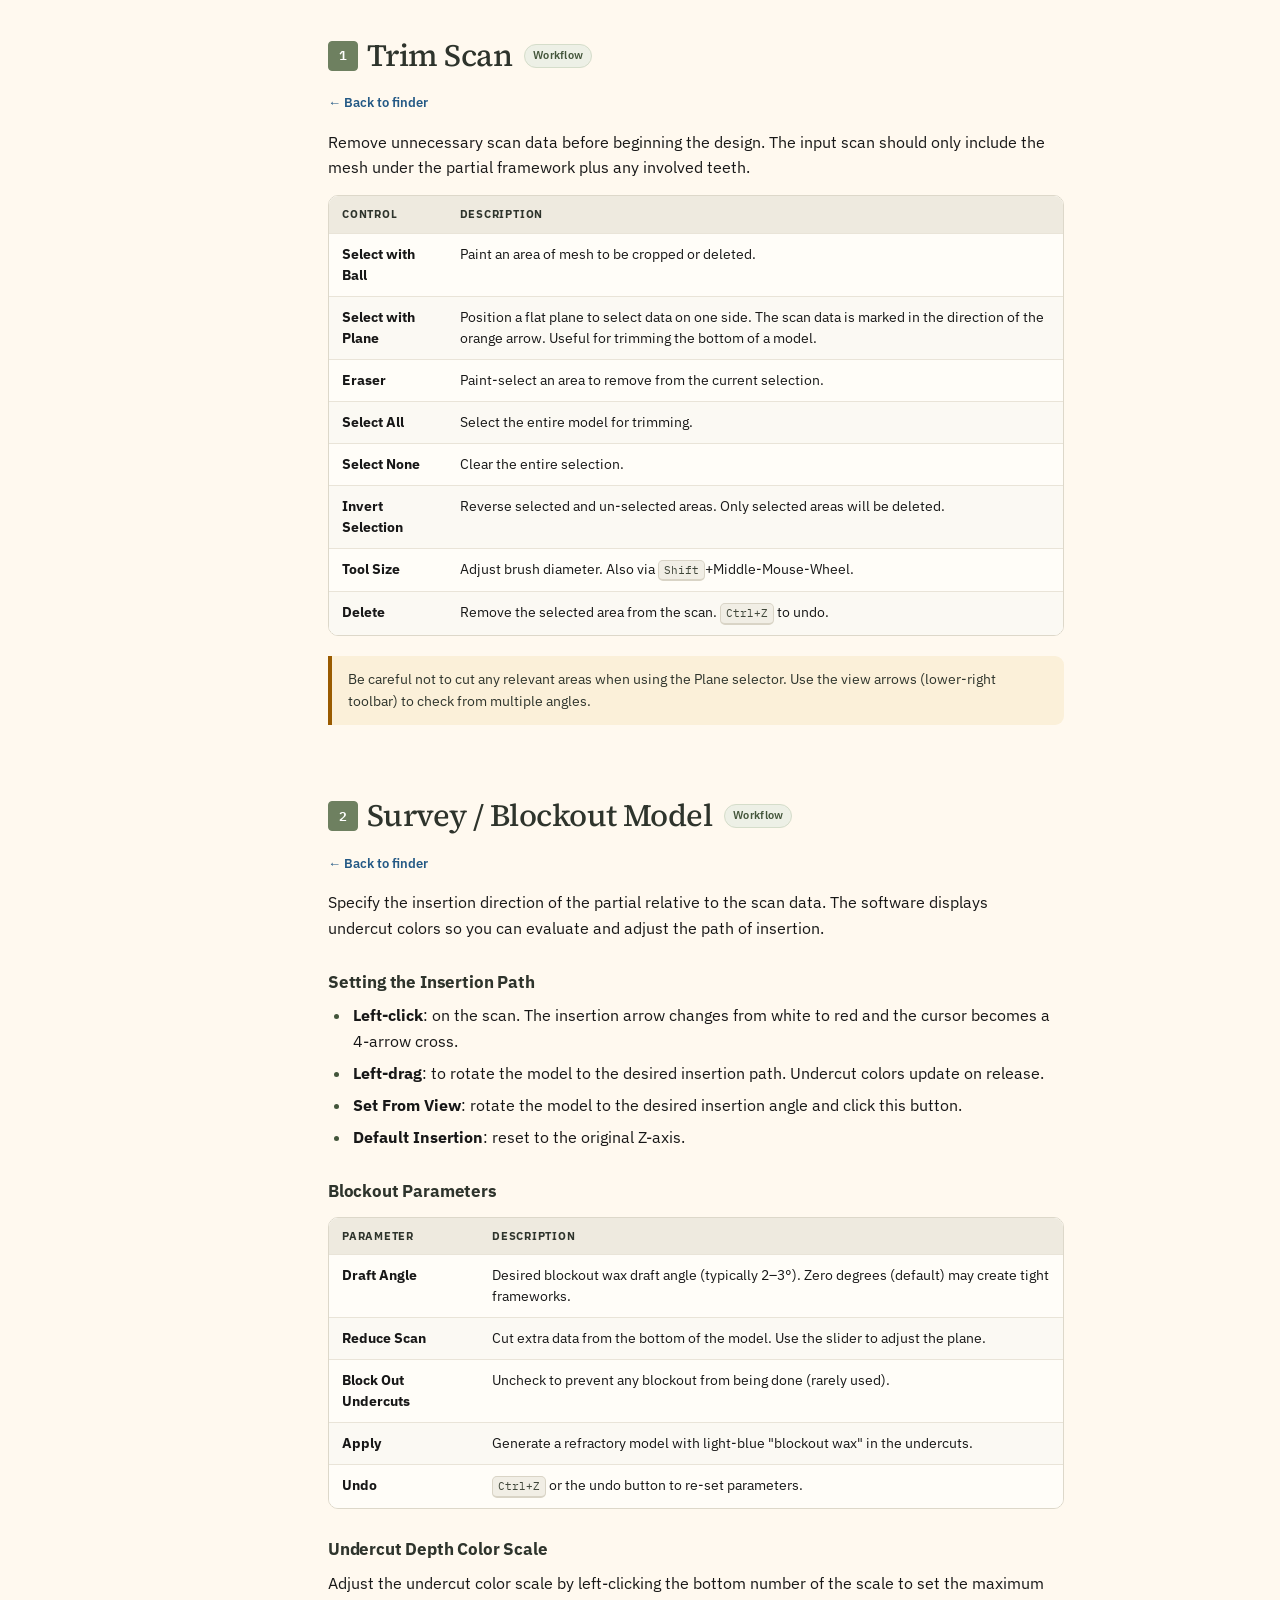
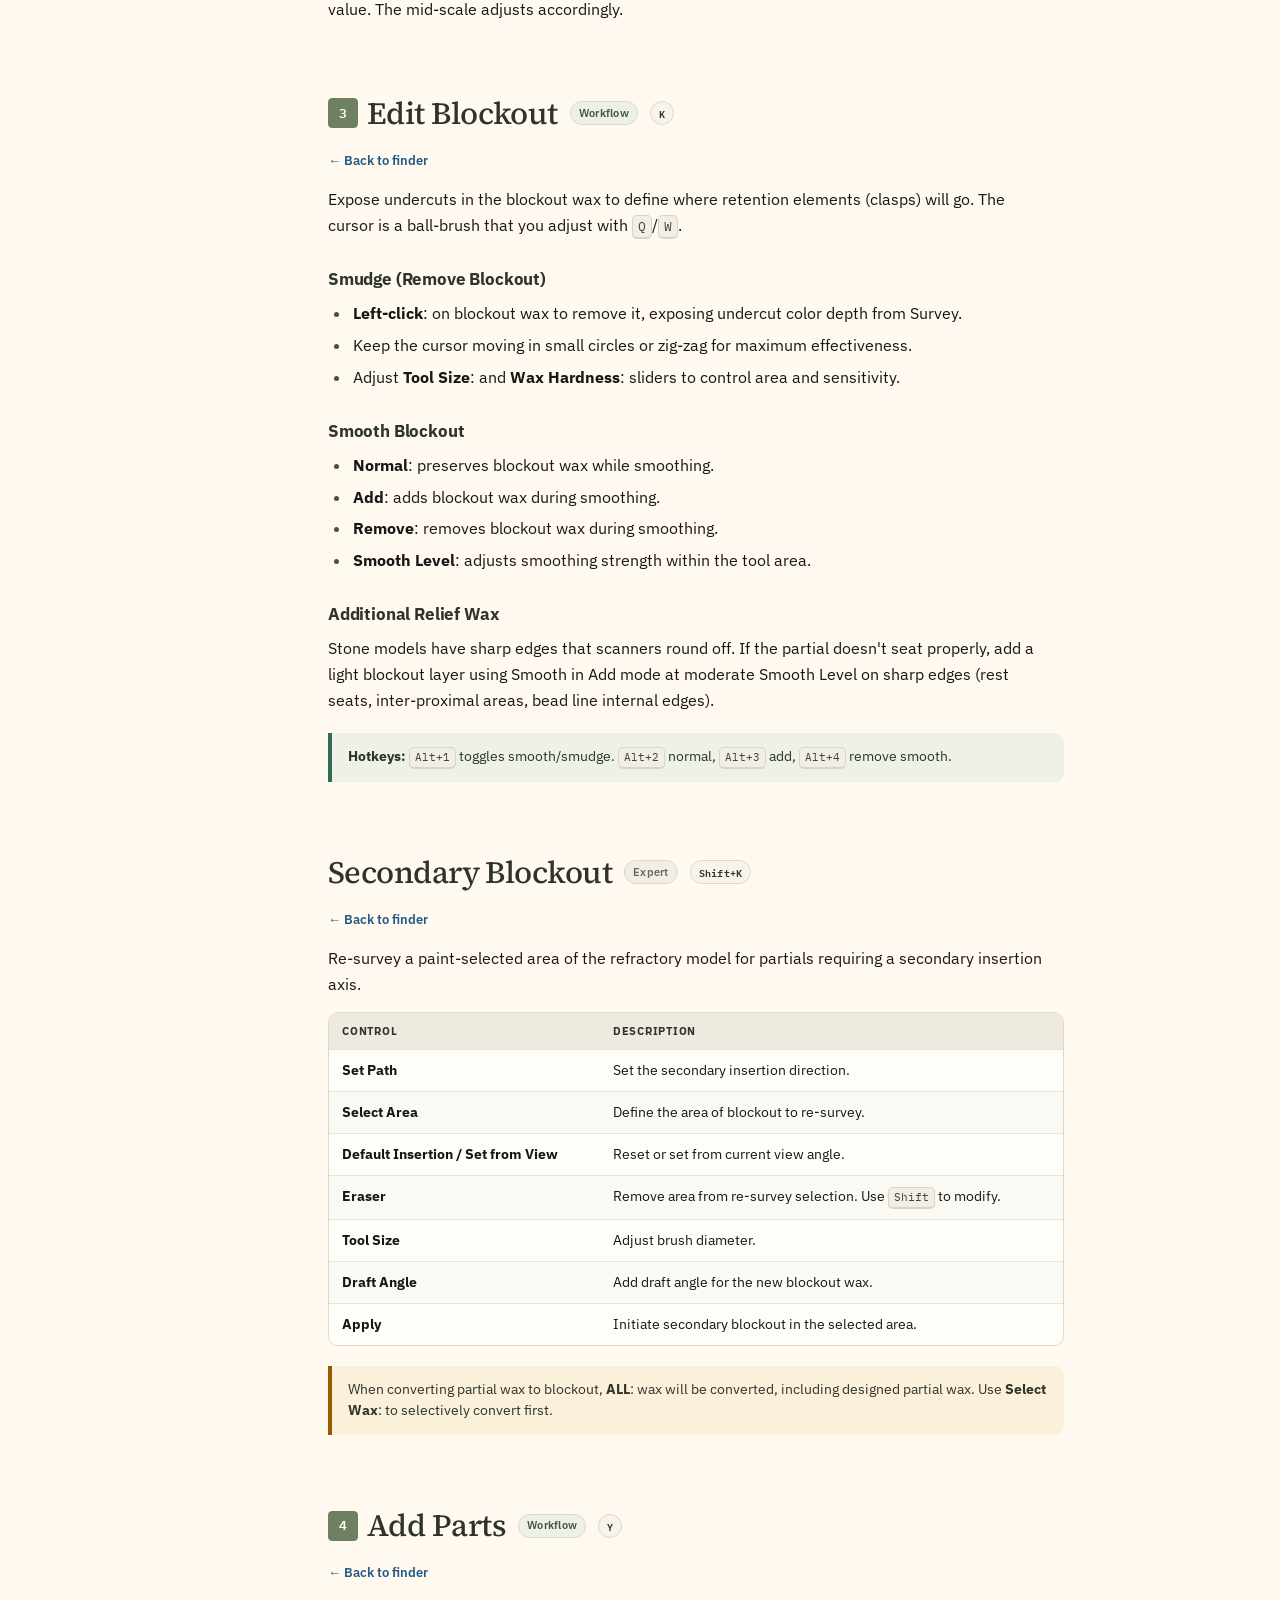
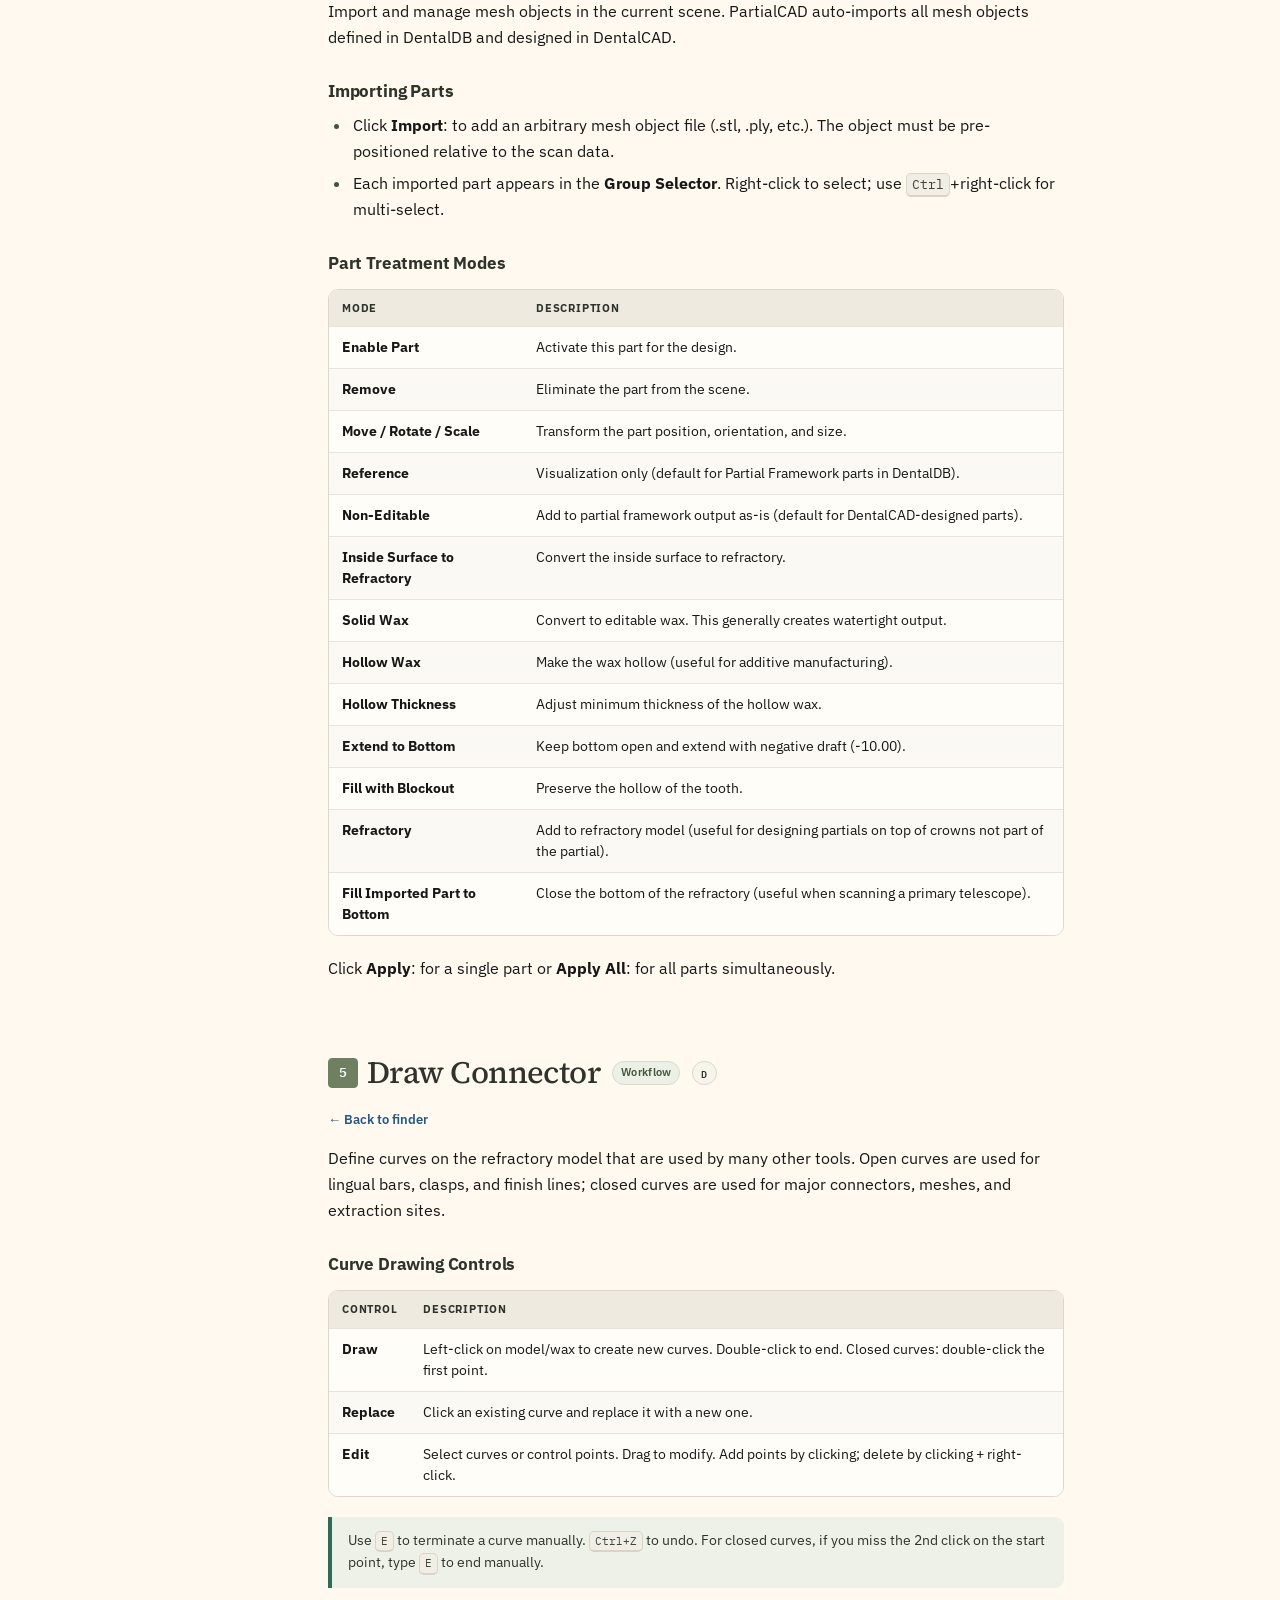
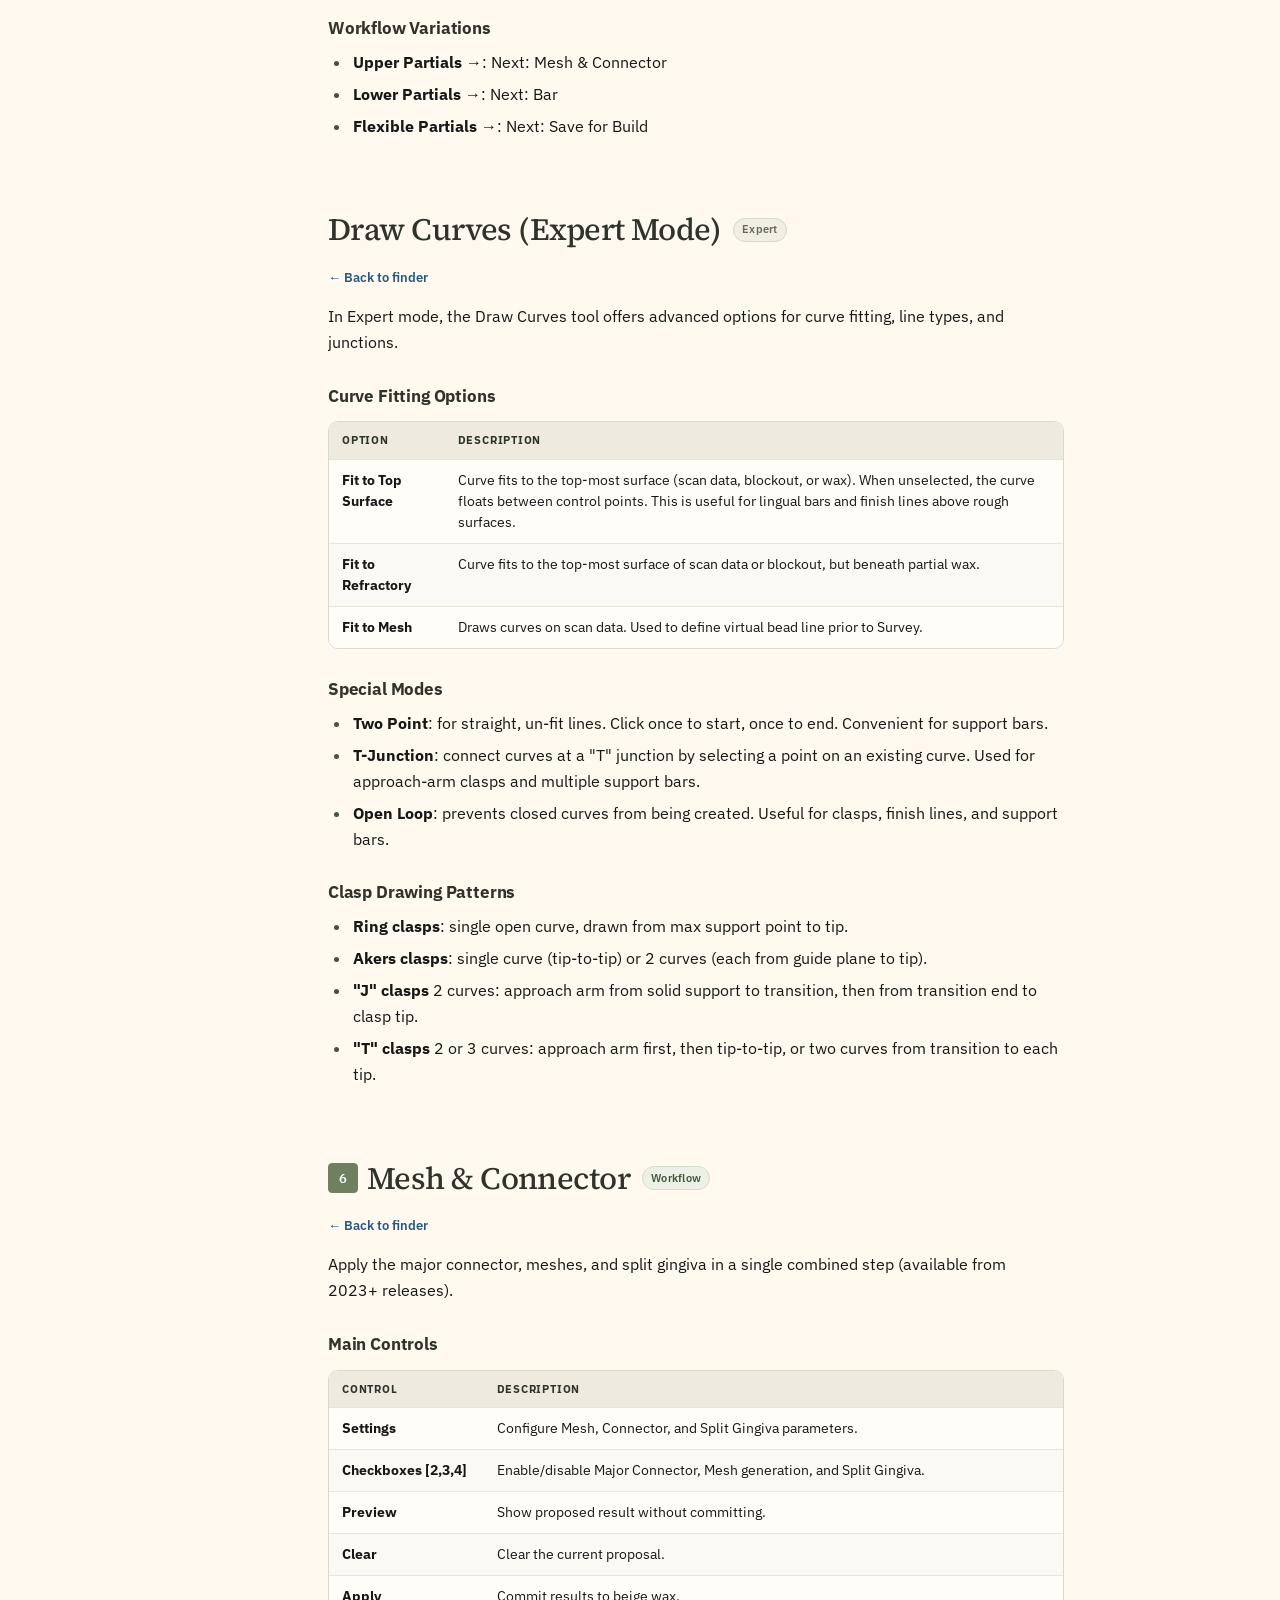
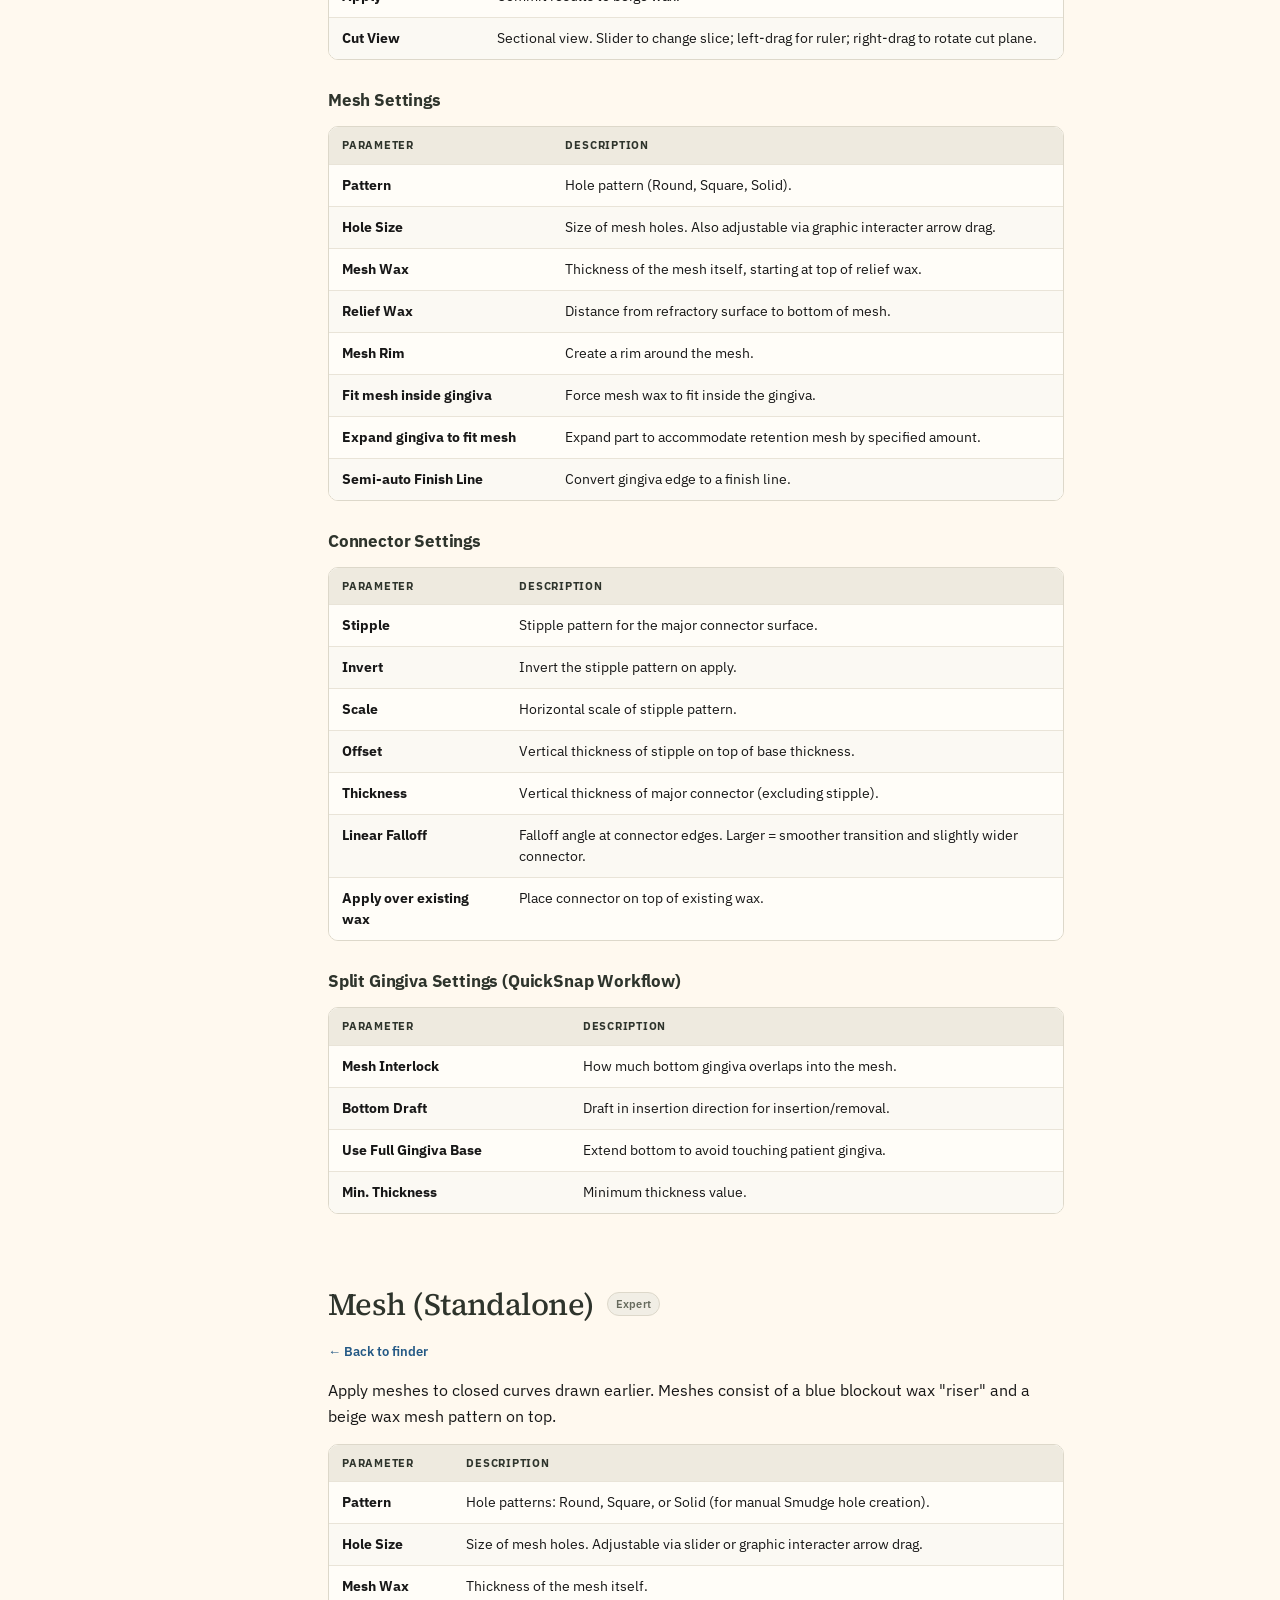
==== commit ca56590b: "Fix glossary, wording and category consistency" ====
--- a/partial-cad/index.html
+++ b/partial-cad/index.html
@@ -8,6 +8,8 @@
  <meta property="og:title" content="PartialCAD Practical Guide">
  <meta property="og:description" content="Find the PartialCAD tool or workflow step that solves the problem you are stuck on.">
  <meta property="og:type" content="website">
+ <meta property="og:image" content="https://exocad-guide.pages.dev/partial-cad/og-preview.png">
+ <link rel="canonical" href="https://exocad-guide.pages.dev/partial-cad/">
  <link rel="icon" type="image/svg+xml" href="favicon.svg">
  <link rel="stylesheet" href="styles.css">
 </head>
@@ -31,8 +33,9 @@
 <nav class="sidebar" id="guide-nav" aria-label="PartialCAD guide navigation">
  <!-- Getting Started -->
  <div class="nav-section">
- <button class="nav-section-title" type="button" aria-expanded="true" aria-controls="nav-getting-started">Getting Started<span class="chevron" aria-hidden="true">&#9660;</span></button>
+ <button class="nav-section-title" type="button" aria-expanded="true" aria-controls="nav-getting-started">Basics<span class="chevron" aria-hidden="true">&#9660;</span></button>
  <ul class="nav-links" id="nav-getting-started">
+ <li><a href="learn/index.html">New to PartialCAD?</a></li>
  <li><a href="#overview">Learning home</a></li>
  <li><a href="#tool-explorer">Find a tool</a></li>
  <li><a href="#requirements">Hardware Requirements</a></li>
@@ -134,11 +137,12 @@
  <section class="category-shelf" aria-label="Browse guide categories">
  <div class="category-shelf-heading"><h2>Browse by what you're doing</h2><span>Pick a folder to explore</span></div>
  <div class="folder-grid">
- <button class="folder-card folder-yellow" type="button" data-folder-filter="prepare"><span class="folder-icon" aria-hidden="true">↗</span><strong>Getting started</strong><small>Setup, scans and first steps</small><span class="folder-open">Open folder ↗</span></button>
+ <button class="folder-card folder-yellow" type="button" data-folder-filter="prepare"><span class="folder-icon" aria-hidden="true">↗</span><strong>Preparation</strong><small>Setup, scans and first steps</small><span class="folder-open">Open folder ↗</span></button>
  <button class="folder-card folder-pink" type="button" data-folder-filter="analyse"><span class="folder-icon" aria-hidden="true">⌕</span><strong>Survey &amp; blockout</strong><small>Insertion path and undercuts</small><span class="folder-open">Open folder ↗</span></button>
  <button class="folder-card folder-green" type="button" data-folder-filter="construct"><span class="folder-icon" aria-hidden="true">✳</span><strong>Build framework</strong><small>Connectors, bars and mesh</small><span class="folder-open">Open folder ↗</span></button>
- <button class="folder-card folder-purple" type="button" data-folder-filter="refine"><span class="folder-icon" aria-hidden="true">✎</span><strong>Edit &amp; refine</strong><small>Wax shaping and surface tools</small><span class="folder-open">Open folder ↗</span></button>
- <button class="folder-card folder-orange" type="button" data-folder-filter="finish"><span class="folder-icon" aria-hidden="true">✓</span><strong>Finish &amp; export</strong><small>Assembly, saving and output</small><span class="folder-open">Open folder ↗</span></button>
+ <button class="folder-card folder-purple" type="button" data-folder-filter="refine"><span class="folder-icon" aria-hidden="true">✎</span><strong>Edit wax</strong><small>Wax shaping and surface tools</small><span class="folder-open">Open folder ↗</span></button>
+ <button class="folder-card folder-orange" type="button" data-folder-filter="finish"><span class="folder-icon" aria-hidden="true">✓</span><strong>Assemble &amp; export</strong><small>Assembly, saving and output</small><span class="folder-open">Open folder ↗</span></button>
+  <a class="folder-card folder-teal" href="learn/index.html"><span class="folder-icon" aria-hidden="true">↗</span><strong>New to PartialCAD?</strong><small>Learn the whole process in order</small><span class="folder-open">Start learning ↗</span></a>
  </div>
  </section>
 
@@ -158,11 +162,12 @@
  </div>
  </div>
  <p id="tool-search-status" role="status" class="explorer-status">Showing all tools. Search by problem, tool, setting or shortcut.</p>
+  <div class="glossary-search-results" id="glossary-search-results" hidden><h3>Glossary matches</h3><div class="glossary-search-list" id="glossary-search-list"></div></div>
  <section class="wax-rescue" id="wax-removal-rescue" hidden aria-labelledby="wax-rescue-title">
  <div class="wax-rescue-heading"><p class="section-kicker">COMMON PROBLEM</p><h3 id="wax-rescue-title">I need to remove wax</h3><p>Start with the most targeted option. If that does not suit the shape you need, try the next method.</p></div>
  <ol class="wax-rescue-steps">
  <li><a href="#select-wax"><span class="rescue-step-number">1</span><span><strong>Select Wax → Cut Selection</strong><small>Use this when you need to remove a defined area of wax precisely.</small></span><span class="rescue-arrow" aria-hidden="true">→</span></a></li>
- <li><a href="#clone"><span class="rescue-step-number">2</span><span><strong>Clone (Fill Wax) + Shift</strong><small>Use this when you need to remove material by applying the negative thickness behaviour described in the tool instructions. Ctrl is used to add on top.</small></span><span class="rescue-arrow" aria-hidden="true">→</span></a></li>
+ <li><a href="#clone"><span class="rescue-step-number">2</span><span><strong>Clone (Fill Wax) + Shift</strong><small>Hold Shift while using Clone to remove a fixed thickness of wax. Hold Ctrl to add on top.</small></span><span class="rescue-arrow" aria-hidden="true">→</span></a></li>
  <li><a href="#smooth"><span class="rescue-step-number">3</span><span><strong>Smooth → Smudge mode</strong><small>Use this for small local corrections when you want to reshape the wax instead of cutting a clean boundary.</small></span><span class="rescue-arrow" aria-hidden="true">→</span></a></li>
  </ol>
  </section>
@@ -236,7 +241,7 @@
 <a class="tool-card" data-stage="construct" data-search="clone fill wax add wax remove wax cut off wax cut wax subtract wax fill wax clone thickness shift ctrl cut material remove material wax removal shave wax" href="#clone">
  <span class="tool-card-meta">BUILD<kbd>C</kbd></span>
  <b>Clone (Fill Wax)</b>
- <p>Use Ctrl to add wax on top; use Shift for the remove-wax behaviour described in the reference instructions.</p>
+ <p>Use Ctrl to add wax on top; Hold Shift while using Clone to remove a fixed thickness of wax; hold Ctrl to add on top of existing wax.</p>
  <span class="tool-card-action">Read steps and settings <span aria-hidden="true">→</span></span>
  </a>
 <a class="tool-card" data-stage="construct" data-search="finish lines finish line boundary margin draw finish line" href="#finish-lines">
@@ -355,13 +360,13 @@
 
  <section class="tool-section glossary-section" id="glossary">
  <h2>Plain-language glossary</h2>
- <p>Quick meanings for terms that appear throughout PartialCAD. Search any of these words using either search box.</p>
+ <p>Quick meanings for terms that appear throughout PartialCAD. Type any of these words into the search box at the top of the page.</p>
  <dl class="glossary-list">
  <div id="glossary-blockout"><dt>Blockout</dt><dd>Material added to fill unwanted undercuts so the framework can follow its intended path of insertion.</dd></div>
  <div id="glossary-refractory-model"><dt>Refractory model</dt><dd>A duplicate model made from a heat-resistant material for fabricating a cast framework.</dd></div>
- <div id="glossary-riser"><dt>Riser</dt><dd>A raised feature or channel used in a manufacturing process; check the specific fabrication workflow before changing it.</dd></div>
- <div id="glossary-relief-wax"><dt>Relief wax</dt><dd>Space intentionally created between the framework and tissue-bearing areas to reduce pressure.</dd></div>
- <div id="glossary-tissue-stop"><dt>Tissue stop</dt><dd>A small contact feature that helps locate or stabilize a framework against the model during fabrication.</dd></div>
+ <div id="glossary-riser"><dt>Riser</dt><dd>A raised support or feed feature used in some manufacturing processes. In a dental framework workflow, do not assume a visible raised feature is a riser; confirm the term and purpose in the specific CAM or fabrication process.</dd></div>
+ <div id="glossary-relief-wax"><dt>Relief wax</dt><dd>The planned space between the refractory surface and the underside of the mesh or framework. In the Mesh settings, Relief Wax is the distance from the refractory surface to the bottom of the mesh.</dd></div>
+ <div id="glossary-tissue-stop"><dt>Tissue stop</dt><dd>A small intentional contact area on the framework that rests against the cast or tissue surface. It helps control seating and maintain the planned position during processing. Its location and size should follow the prescribed design.</dd></div>
  <div id="glossary-draft-angle"><dt>Draft angle</dt><dd>The angle that affects whether a surface can be withdrawn along the chosen insertion direction.</dd></div>
  <div id="glossary-insertion-path"><dt>Insertion path</dt><dd>The direction the partial framework is intended to move into and out of the mouth.</dd></div>
  <div id="glossary-undercut"><dt>Undercut</dt><dd>A recessed area relative to the selected insertion path; it may provide clasp retention or require blockout.</dd></div>
@@ -376,7 +381,7 @@
  <!-- ==================== REQUIREMENTS ==================== -->
  <section class="tool-section" id="requirements">
  <h2>Hardware &amp; Software Requirements</h2><a class="back-to-finder" href="#tool-explorer">← Back to finder</a>
- <p>PartialCAD has <strong>stronger hardware requirements</strong> for the graphics card than the classic exocad DentalCAD a lot of data processing is done on the GPU.</p>
+ <p>PartialCAD has <strong>stronger hardware requirements</strong>: for the graphics card than the classic exocad DentalCAD, because a lot of data processing is done on the GPU.</p>
  <ul>
  <li>A dedicated NVIDIA or AMD GPU with up-to-date drivers</li>
  <li>Minimum 8 GB system RAM (16 GB+ recommended)</li>
@@ -466,7 +471,7 @@
  <!-- ==================== WORKFLOW OVERVIEW ==================== -->
  <section class="tool-section" id="workflow">
  <h2>Workflow Overview</h2><a class="back-to-finder" href="#tool-explorer">← Back to finder</a>
- <p>PartialCAD uses a guided, wizard-based workflow. Click <strong>Next</strong> at the bottom of each step to proceed. Additional tools are available via the <strong>Expert</strong> icon on the right side of the screen.</p>
+ <p>PartialCAD uses a guided, wizard-based workflow. Click <strong>Next</strong>: at the bottom of each step to proceed. Additional tools are available via the <strong>Expert</strong>: icon on the right side of the screen.</p>
  <h3>Recommended Workflow Order</h3>
  <ol class="workflow-flow" aria-label="Recommended workflow sequence">
  <li><a href="#trim-scan">Trim Scan</a></li>
@@ -493,8 +498,8 @@
  <li>Complete the prescription in DentalDB (client and patient name are required).</li>
  <li>Define one or more "Partial framework" teeth on one arch.</li>
  <li>For antagonist use, set up "Antagonist" in the opposing arch.</li>
- <li>Partial Frameworks can only be designed in one arch at a time set up two cases for upper and lower.</li>
- <li>Scan as usual, then click <strong>Design</strong> or <strong>PartialCAD</strong> in the database to launch the CAD application.</li>
+ <li>Partial Frameworks can only be designed in one arch at a time, so set up two cases for upper and lower.</li>
+ <li>Scan as usual, then click <strong>Design</strong>: or <strong>PartialCAD</strong>: in the database to launch the CAD application.</li>
  </ol>
  </section>
 
@@ -530,10 +535,10 @@
  <p>Specify the insertion direction of the partial relative to the scan data. The software displays undercut colors so you can evaluate and adjust the path of insertion.</p>
  <h3>Setting the Insertion Path</h3>
  <ul>
- <li><strong>Left-click</strong> on the scan the insertion arrow changes from white to red and the cursor becomes a 4-arrow cross.</li>
- <li><strong>Left-drag</strong> to rotate the model to the desired insertion path. Undercut colors update on release.</li>
- <li><strong>Set From View</strong> rotate the model to the desired insertion angle and click this button.</li>
- <li><strong>Default Insertion</strong> reset to the original Z-axis.</li>
+ <li><strong>Left-click</strong>: on the scan. The insertion arrow changes from white to red and the cursor becomes a 4-arrow cross.</li>
+ <li><strong>Left-drag</strong>: to rotate the model to the desired insertion path. Undercut colors update on release.</li>
+ <li><strong>Set From View</strong>: rotate the model to the desired insertion angle and click this button.</li>
+ <li><strong>Default Insertion</strong>: reset to the original Z-axis.</li>
  </ul>
  <h3>Blockout Parameters</h3>
  <section class="table-wrap" tabindex="0" aria-label="Scrollable table: Survey / Blockout Model"><table class="param-table">
@@ -556,16 +561,16 @@
  <p>Expose undercuts in the blockout wax to define where retention elements (clasps) will go. The cursor is a ball-brush that you adjust with <kbd>Q</kbd>/<kbd>W</kbd>.</p>
  <h3>Smudge (Remove Blockout)</h3>
  <ul>
- <li><strong>Left-click</strong> on blockout wax to remove it, exposing undercut color depth from Survey.</li>
+ <li><strong>Left-click</strong>: on blockout wax to remove it, exposing undercut color depth from Survey.</li>
  <li>Keep the cursor moving in small circles or zig-zag for maximum effectiveness.</li>
- <li>Adjust <strong>Tool Size</strong> and <strong>Wax Hardness</strong> sliders to control area and sensitivity.</li>
+ <li>Adjust <strong>Tool Size</strong>: and <strong>Wax Hardness</strong>: sliders to control area and sensitivity.</li>
  </ul>
  <h3>Smooth Blockout</h3>
  <ul>
- <li><strong>Normal</strong> preserves blockout wax while smoothing.</li>
- <li><strong>Add</strong> adds blockout wax during smoothing.</li>
- <li><strong>Remove</strong> removes blockout wax during smoothing.</li>
- <li><strong>Smooth Level</strong> adjusts smoothing strength within the tool area.</li>
+ <li><strong>Normal</strong>: preserves blockout wax while smoothing.</li>
+ <li><strong>Add</strong>: adds blockout wax during smoothing.</li>
+ <li><strong>Remove</strong>: removes blockout wax during smoothing.</li>
+ <li><strong>Smooth Level</strong>: adjusts smoothing strength within the tool area.</li>
  </ul>
  <h3>Additional Relief Wax</h3>
  <p>Stone models have sharp edges that scanners round off. If the partial doesn't seat properly, add a light blockout layer using Smooth in Add mode at moderate Smooth Level on sharp edges (rest seats, inter-proximal areas, bead line internal edges).</p>
@@ -591,7 +596,7 @@
  </tbody>
  </table></section>
  <div class="callout callout-warning">
- <span>When converting partial wax to blockout, <strong>ALL</strong> wax will be converted, including designed partial wax. Use <strong>Select Wax</strong> to selectively convert first.</span>
+ <span>When converting partial wax to blockout, <strong>ALL</strong>: wax will be converted, including designed partial wax. Use <strong>Select Wax</strong>: to selectively convert first.</span>
  </div>
  </section>
 
@@ -601,7 +606,7 @@
  <p>Import and manage mesh objects in the current scene. PartialCAD auto-imports all mesh objects defined in DentalDB and designed in DentalCAD.</p>
  <h3>Importing Parts</h3>
  <ul>
- <li>Click <strong>Import</strong> to add an arbitrary mesh object file (.stl, .ply, etc.). The object must be pre-positioned relative to the scan data.</li>
+ <li>Click <strong>Import</strong>: to add an arbitrary mesh object file (.stl, .ply, etc.). The object must be pre-positioned relative to the scan data.</li>
  <li>Each imported part appears in the <strong>Group Selector</strong>. Right-click to select; use <kbd>Ctrl</kbd>+right-click for multi-select.</li>
  </ul>
  <h3>Part Treatment Modes</h3>
@@ -614,7 +619,7 @@
  <tr><td><strong>Reference</strong></td><td>Visualization only (default for Partial Framework parts in DentalDB).</td></tr>
  <tr><td><strong>Non-Editable</strong></td><td>Add to partial framework output as-is (default for DentalCAD-designed parts).</td></tr>
  <tr><td><strong>Inside Surface to Refractory</strong></td><td>Convert the inside surface to refractory.</td></tr>
- <tr><td><strong>Solid Wax</strong></td><td>Convert to editable wax generally creates watertight output.</td></tr>
+ <tr><td><strong>Solid Wax</strong></td><td>Convert to editable wax. This generally creates watertight output.</td></tr>
  <tr><td><strong>Hollow Wax</strong></td><td>Make the wax hollow (useful for additive manufacturing).</td></tr>
  <tr><td><strong>Hollow Thickness</strong></td><td>Adjust minimum thickness of the hollow wax.</td></tr>
  <tr><td><strong>Extend to Bottom</strong></td><td>Keep bottom open and extend with negative draft (-10.00).</td></tr>
@@ -623,7 +628,7 @@
  <tr><td><strong>Fill Imported Part to Bottom</strong></td><td>Close the bottom of the refractory (useful when scanning a primary telescope).</td></tr>
  </tbody>
  </table></section>
- <p>Click <strong>Apply</strong> for a single part or <strong>Apply All</strong> for all parts simultaneously.</p>
+ <p>Click <strong>Apply</strong>: for a single part or <strong>Apply All</strong>: for all parts simultaneously.</p>
  </section>
 
  <!-- ============================================================ -->
@@ -648,9 +653,9 @@
  </div>
  <h3>Workflow Variations</h3>
  <ul>
- <li><strong>Upper Partials →</strong> Next: Mesh &amp; Connector</li>
- <li><strong>Lower Partials →</strong> Next: Bar</li>
- <li><strong>Flexible Partials →</strong> Next: Save for Build</li>
+ <li><strong>Upper Partials →</strong>: Next: Mesh &amp; Connector</li>
+ <li><strong>Lower Partials →</strong>: Next: Bar</li>
+ <li><strong>Flexible Partials →</strong>: Next: Save for Build</li>
  </ul>
  </section>
 
@@ -662,21 +667,21 @@
  <section class="table-wrap" tabindex="0" aria-label="Scrollable table: Draw Curves (Expert Mode)"><table class="param-table">
  <thead><tr><th>Option</th><th>Description</th></tr></thead>
  <tbody>
- <tr><td><strong>Fit to Top Surface</strong></td><td>Curve fits to the top-most surface (scan data, blockout, or wax). When un-selected, the curve floats between control points useful for lingual bars and finish lines above rough surfaces.</td></tr>
+ <tr><td><strong>Fit to Top Surface</strong></td><td>Curve fits to the top-most surface (scan data, blockout, or wax). When unselected, the curve floats between control points. This is useful for lingual bars and finish lines above rough surfaces.</td></tr>
  <tr><td><strong>Fit to Refractory</strong></td><td>Curve fits to the top-most surface of scan data or blockout, but beneath partial wax.</td></tr>
  <tr><td><strong>Fit to Mesh</strong></td><td>Draws curves on scan data. Used to define virtual bead line prior to Survey.</td></tr>
  </tbody>
  </table></section>
  <h3>Special Modes</h3>
  <ul>
- <li><strong>Two Point</strong> for straight, un-fit lines. Click once to start, once to end. Convenient for support bars.</li>
- <li><strong>T-Junction</strong> connect curves at a "T" junction by selecting a point on an existing curve. Used for approach-arm clasps and multiple support bars.</li>
- <li><strong>Open Loop</strong> prevents closed curves from being created. Useful for clasps, finish lines, and support bars.</li>
+ <li><strong>Two Point</strong>: for straight, un-fit lines. Click once to start, once to end. Convenient for support bars.</li>
+ <li><strong>T-Junction</strong>: connect curves at a "T" junction by selecting a point on an existing curve. Used for approach-arm clasps and multiple support bars.</li>
+ <li><strong>Open Loop</strong>: prevents closed curves from being created. Useful for clasps, finish lines, and support bars.</li>
  </ul>
  <h3>Clasp Drawing Patterns</h3>
  <ul>
- <li><strong>Ring clasps</strong> single open curve, drawn from max support point to tip.</li>
- <li><strong>Akers clasps</strong> single curve (tip-to-tip) or 2 curves (each from guide plane to tip).</li>
+ <li><strong>Ring clasps</strong>: single open curve, drawn from max support point to tip.</li>
+ <li><strong>Akers clasps</strong>: single curve (tip-to-tip) or 2 curves (each from guide plane to tip).</li>
  <li><strong>"J" clasps</strong> 2 curves: approach arm from solid support to transition, then from transition end to clasp tip.</li>
  <li><strong>"T" clasps</strong> 2 or 3 curves: approach arm first, then tip-to-tip, or two curves from transition to each tip.</li>
  </ul>
@@ -754,7 +759,7 @@
  <h3>Graphic Interacter</h3>
  <p>Click and drag points on the interacter to adjust <strong>Pattern Position</strong>, <strong>Pattern Orientation</strong>, and <strong>Hole Size</strong> (drag the arrow tip).</p>
  <div class="callout callout-tip">
- <span>To fill a particular mesh hole, use <strong>Clone</strong> at mesh thickness. To add a tissue stop, use <strong>Select Wax</strong> to convert an area of the mesh riser from blockout to wax.</span>
+ <span>To fill a particular mesh hole, use <strong>Clone</strong>: at mesh thickness. To add a tissue stop, use <strong>Select Wax</strong>: to convert an area of the mesh riser from blockout to wax.</span>
  </div>
  </section>
 
@@ -781,8 +786,8 @@
  <section class="table-wrap" tabindex="0" aria-label="Scrollable table 2: Bar (Lingual Bar)"><table class="param-table">
  <thead><tr><th>Parameter</th><th>Description</th></tr></thead>
  <tbody>
- <tr><td><strong>Thickness / Width</strong></td><td>Basic bar dimensions. <strong>Fixed Aspect</strong> locks them equal.</td></tr>
- <tr><td><strong>Width 1 / Width 2</strong></td><td>Taper control for each end. <strong>Swap Ends</strong> reverses which end each value applies to.</td></tr>
+ <tr><td><strong>Thickness / Width</strong></td><td>Basic bar dimensions. <strong>Fixed Aspect</strong>: locks them equal.</td></tr>
+ <tr><td><strong>Width 1 / Width 2</strong></td><td>Taper control for each end. <strong>Swap Ends</strong>: reverses which end each value applies to.</td></tr>
  <tr><td><strong>Offset Above Surface</strong></td><td>Increase thickness to offset bar above the refractory model.</td></tr>
  <tr><td><strong>Depth Below Surface</strong></td><td>Extend thickness below bar surface so the bottom smoothly intersects connected wax areas.</td></tr>
  </tbody>
@@ -795,9 +800,9 @@
  <p>Apply rest seats, distal guide planes, and add material around the mesh to receive finish lines. The Clone tool adds a fixed thickness of wax.</p>
  <h3>Mouse Operations</h3>
  <ul>
- <li><strong>Left-click &amp; drag</strong> add Clone wax.</li>
- <li><strong>Shift + Clone</strong> remove a fixed thickness of material.</li>
- <li><strong>Ctrl + Clone</strong> add on top of existing wax.</li>
+ <li><strong>Left-click &amp; drag</strong>: add Clone wax.</li>
+ <li><strong>Shift + Clone</strong>: remove a fixed thickness of material.</li>
+ <li><strong>Ctrl + Clone</strong>: add on top of existing wax.</li>
  <li><kbd>1</kbd>–<kbd>5</kbd> quickly switch between preset thicknesses.</li>
  </ul>
  <h3>Parameters</h3>
@@ -837,9 +842,9 @@
  <section class="table-wrap" tabindex="0" aria-label="Scrollable table 2: Finish Lines"><table class="param-table">
  <thead><tr><th>Parameter</th><th>Description</th></tr></thead>
  <tbody>
- <tr><td><strong>Thickness / Width</strong></td><td>Basic dimensions. <strong>Fixed Aspect</strong> maintains constant proportion.</td></tr>
- <tr><td><strong>Width 1 / Width 2</strong></td><td>Taper control for each end of the finish line. <strong>Swap Ends</strong> reverses references.</td></tr>
- <tr><td><strong>Depth Below Surface</strong></td><td>Height of the base adjust so the bottom completely intersects mesh/clone/major connector areas.</td></tr>
+ <tr><td><strong>Thickness / Width</strong></td><td>Basic dimensions. <strong>Fixed Aspect</strong>: maintains constant proportion.</td></tr>
+ <tr><td><strong>Width 1 / Width 2</strong></td><td>Taper control for each end of the finish line. <strong>Swap Ends</strong>: reverses references.</td></tr>
+ <tr><td><strong>Depth Below Surface</strong></td><td>Height of the base. Adjust it so the bottom completely intersects mesh, clone, or major connector areas.</td></tr>
  </tbody>
  </table></section>
  <p>Left-click edit points on the curve to adjust the position of the finish line. Once satisfied, click Apply and repeat for each finish line.</p>
@@ -862,12 +867,12 @@
  </table></section>
  <h3>Clasp Profile Controls</h3>
  <ul>
- <li><strong>Profiles [6]</strong> select from preset clasp profiles.</li>
- <li><strong>Profile Editor [7]</strong> create or edit custom profiles.</li>
- <li><strong>Flip [8]</strong> mirror top to bottom along the midpoint.</li>
- <li><strong>Rotate [9]</strong> rotate 180° (inside and outside become reversed).</li>
- <li><strong>Settings [10]</strong> adjust taper and offset.</li>
- <li><strong>Clasp Smoothing [11]</strong> higher value = smoother surface.</li>
+ <li><strong>Profiles [6]</strong>: select from preset clasp profiles.</li>
+ <li><strong>Profile Editor [7]</strong>: create or edit custom profiles.</li>
+ <li><strong>Flip [8]</strong>: mirror top to bottom along the midpoint.</li>
+ <li><strong>Rotate [9]</strong>: rotate 180° (inside and outside become reversed).</li>
+ <li><strong>Settings [10]</strong>: adjust taper and offset.</li>
+ <li><strong>Clasp Smoothing [11]</strong>: higher value = smoother surface.</li>
  </ul>
  <h3>Clasp Settings Dialog</h3>
  <section class="table-wrap" tabindex="0" aria-label="Scrollable table 2: Apply Clasps"><table class="param-table">
@@ -875,14 +880,14 @@
  <tbody>
  <tr><td><strong>Thickness [1]</strong></td><td>Basic clasp thickness from the model.</td></tr>
  <tr><td><strong>Width [2]</strong></td><td>Width along the surface of the model.</td></tr>
- <tr><td><strong>Width 1 / Width 2 [3,4]</strong></td><td>Taper control define specific widths along the curve. Uncheck to disable tapering.</td></tr>
+ <tr><td><strong>Width 1 / Width 2 [3,4]</strong></td><td>Taper control: define specific widths along the curve. Uncheck to disable tapering.</td></tr>
  <tr><td><strong>Swap Ends [5]</strong></td><td>Reverse which end the modified widths refer to.</td></tr>
- <tr><td><strong>Clasp [6]</strong></td><td>For I-bar single curve clasps entire clasp floats above gingiva/tooth. Use Clone to extend tip to undercut.</td></tr>
+ <tr><td><strong>Clasp [6]</strong></td><td>For I-bar single-curve clasps, the entire clasp floats above the gingiva or tooth. Use Clone to extend the tip to the undercut.</td></tr>
  <tr><td><strong>Use Defaults [7]</strong></td><td>Revert all settings to defaults.</td></tr>
  </tbody>
  </table></section>
  <div class="callout callout-tip">
- <span>Change the Clasp Type <strong>before</strong> selecting curves on the model. For approach arm clasps, draw the approach arm section first.</span>
+ <span>Change the Clasp Type <strong>before</strong>: selecting curves on the model. For approach arm clasps, draw the approach arm section first.</span>
  </div>
  </section>
 
@@ -901,22 +906,22 @@
  <section class="tool-section" id="smooth">
  <h2>Smooth <span class="badge badge-expert">Expert</span> <span class="badge badge-hotkey">V</span></h2><a class="back-to-finder" href="#tool-explorer">← Back to finder</a>
  <p>General-purpose smoothing and wax editing tool with two modes.</p>
- <h3>Edit Wax Smudge Mode</h3>
- <ul>
- <li><strong>Smooth / Smudge toggle</strong> switch between smoothing and removing wax.</li>
- <li><strong>Edit Blockout</strong> switch to blockout editing.</li>
- <li><strong>Wax Only Mode</strong> recommended only for editing the bottom part of the wax. Additive smooth when in wax-only mode to quickly smooth the partial.</li>
- <li><strong>Tool Size</strong> brush diameter.</li>
- <li><strong>Wax Hardness</strong> controls material removal sensitivity.</li>
- </ul>
- <h3>Edit Wax Smooth Mode</h3>
- <ul>
- <li><strong>Tool Size</strong> brush diameter.</li>
- <li><strong>Smooth Level</strong> overall smoothing strength.</li>
- <li><strong>Flatten Material</strong> flatten surface within tool area.</li>
- <li><strong>Add Material</strong> add wax during smoothing.</li>
- <li><strong>Remove Material</strong> remove wax during smoothing.</li>
- <li><strong>Blend smoothly into Mask</strong> smoother transition at mask edges.</li>
+ <h3>Edit Wax: Smudge Mode</h3>
+ <ul>
+ <li><strong>Smooth / Smudge toggle</strong>: switch between smoothing and removing wax.</li>
+ <li><strong>Edit Blockout</strong>: switch to blockout editing.</li>
+ <li><strong>Wax Only Mode</strong>: recommended only for editing the bottom part of the wax. Additive smooth when in wax-only mode to quickly smooth the partial.</li>
+ <li><strong>Tool Size</strong>: brush diameter.</li>
+ <li><strong>Wax Hardness</strong>: controls material removal sensitivity.</li>
+ </ul>
+ <h3>Edit Wax: Smooth Mode</h3>
+ <ul>
+ <li><strong>Tool Size</strong>: brush diameter.</li>
+ <li><strong>Smooth Level</strong>: overall smoothing strength.</li>
+ <li><strong>Flatten Material</strong>: flatten surface within tool area.</li>
+ <li><strong>Add Material</strong>: add wax during smoothing.</li>
+ <li><strong>Remove Material</strong>: remove wax during smoothing.</li>
+ <li><strong>Blend smoothly into Mask</strong>: smoother transition at mask edges.</li>
  </ul>
  <div class="callout callout-tip">
  <span><kbd>Alt+1</kbd> toggles smooth/smudge. <kbd>Alt+2</kbd>/<kbd>3</kbd>/<kbd>4</kbd> changes flatten/add/remove modes.</span>
@@ -948,8 +953,8 @@
  <h2>Smudge <span class="badge badge-expert">Expert</span> <span class="badge badge-hotkey">B</span></h2><a class="back-to-finder" href="#tool-explorer">← Back to finder</a>
  <p>Smudge is accessed via the Smooth tool in Smudge mode. It removes (or adds) wax material interactively. Use left-click to remove, and keep the cursor in small circles or zig-zag motions for best results.</p>
  <ul>
- <li>Adjust <strong>Tool Size</strong> with <kbd>Q</kbd>/<kbd>W</kbd> or <kbd>Shift</kbd>+Scroll Wheel.</li>
- <li>Adjust <strong>Wax Hardness</strong> to control removal sensitivity.</li>
+ <li>Adjust <strong>Tool Size</strong>: with <kbd>Q</kbd>/<kbd>W</kbd> or <kbd>Shift</kbd>+Scroll Wheel.</li>
+ <li>Adjust <strong>Wax Hardness</strong>: to control removal sensitivity.</li>
  <li>Toggle between Smooth and Smudge with <kbd>Alt+1</kbd>.</li>
  </ul>
  </section>
@@ -1032,8 +1037,8 @@
  </table></section>
  <h3>Advanced Settings</h3>
  <ul>
- <li><strong>Direction</strong> Surface Normal, Average Surface Normal, or Path of Insertion.</li>
- <li><strong>Normal Smoothing</strong> slider to adjust smoothing.</li>
+ <li><strong>Direction</strong>: Surface Normal, Average Surface Normal, or Path of Insertion.</li>
+ <li><strong>Normal Smoothing</strong>: slider to adjust smoothing.</li>
  </ul>
  </section>
 
@@ -1043,8 +1048,8 @@
  <p>Place an image, logo, label, or text on the surface. Use it for markings or texture patterns, including circular text where your version’s text controls support it. Check the preview and placement before applying.</p>
  <h3>Modes</h3>
  <ul>
- <li><strong>Select Image</strong> choose an image file. Repeated in X/Y if the area is larger. Left-click to place.</li>
- <li><strong>Select Text</strong> enter text in the dialog. Left-click to place.</li>
+ <li><strong>Select Image</strong>: choose an image file. Repeated in X/Y if the area is larger. Left-click to place.</li>
+ <li><strong>Select Text</strong>: enter text in the dialog. Left-click to place.</li>
  </ul>
  <section class="table-wrap" tabindex="0" aria-label="Scrollable table: Emboss with Image/Text"><table class="param-table">
  <thead><tr><th>Parameter</th><th>Description</th></tr></thead>
@@ -1062,12 +1067,12 @@
  <h3>Text Settings</h3>
  <ul>
  <li>Enter multi-line text using <kbd>Enter</kbd>.</li>
- <li><strong>Set Font</strong> adjust font and style.</li>
- <li><strong>Save As</strong> save frequently used text as a .bmp image for reuse.</li>
- <li><strong>Update</strong> refresh the blue proposal.</li>
+ <li><strong>Set Font</strong>: adjust font and style.</li>
+ <li><strong>Save As</strong>: save frequently used text as a .bmp image for reuse.</li>
+ <li><strong>Update</strong>: refresh the blue proposal.</li>
  </ul>
  <div class="callout callout-tip">
- <span>Always check that text is legible, especially over stippled areas. Use the <strong>Mask</strong> tool to limit the embossed area.</span>
+ <span>Always check that text is legible, especially over stippled areas. Use the <strong>Mask</strong>: tool to limit the embossed area.</span>
  </div>
  </section>
 
@@ -1085,7 +1090,7 @@
  </tbody>
  </table></section>
  <div class="callout callout-warning">
- <span>When converting partial wax to blockout, <strong>ALL</strong> wax will be converted. Use <strong>Select Wax</strong> to selectively convert partial wax to blockout first.</span>
+ <span>When converting partial wax to blockout, <strong>ALL</strong>: wax will be converted. Use <strong>Select Wax</strong>: to selectively convert partial wax to blockout first.</span>
  </div>
  </section>
 
@@ -1139,7 +1144,7 @@
  <tr><td><strong>Preview Opacity</strong></td><td>Transparency of the post preview.</td></tr>
  </tbody>
  </table></section>
- <p>You can also import a custom post file via <strong>Use File</strong> and maintain its <strong>Actual Size</strong>.</p>
+ <p>You can also import a custom post file via <strong>Use File</strong>: and maintain its <strong>Actual Size</strong>.</p>
  </section>
 
  <!-- PIPE / SUPPORTS -->
@@ -1158,7 +1163,7 @@
  </tbody>
  </table></section>
  <div class="callout callout-info">
- <span><strong>Support bar placement:</strong> Lower partials one bar between posterior ends. Upper partials two bars: one posterior-to-posterior, one from the midpoint of the posterior bar to the most anterior point.</span>
+ <span><strong>Support bar placement:</strong>: Lower partials: one bar between posterior ends. Upper partials: two bars: one posterior-to-posterior, one from the midpoint of the posterior bar to the most anterior point.</span>
  </div>
  </section>
 
@@ -1175,9 +1180,9 @@
  </table></section>
  <h3>Colorize Thickness</h3>
  <ul>
- <li>Set <strong>Minimum</strong> and <strong>Maximum</strong> sliders.</li>
- <li>Click <strong>Apply</strong> too-thin areas appear blue, too-thick areas appear red.</li>
- <li><strong>Measure Blockout</strong> measure blockout-to-refractory thickness.</li>
+ <li>Set <strong>Minimum</strong>: and <strong>Maximum</strong>: sliders.</li>
+ <li>Click <strong>Apply</strong>: too-thin areas appear blue, too-thick areas appear red.</li>
+ <li><strong>Measure Blockout</strong>: measure blockout-to-refractory thickness.</li>
  </ul>
  </section>
 
@@ -1208,7 +1213,7 @@
  </tbody>
  </table></section>
  <div class="callout callout-tip">
- <span><strong>Cut View Hotkeys:</strong> Slider to change slice position. Left-drag for ruler (<kbd>Ctrl</kbd> for multiple). Right-drag to rotate cut plane. Right+Left to move cut plane. Scroll to zoom.</span>
+ <span><strong>Cut View Hotkeys:</strong>: Slider to change slice position. Left-drag for ruler (<kbd>Ctrl</kbd> for multiple). Right-drag to rotate cut plane. Right+Left to move cut plane. Scroll to zoom.</span>
  </div>
  </section>
 
@@ -1231,9 +1236,9 @@
  <article>
  <p class="save-guide-label">STL for output</p>
  <ol>
- <li>Finish <strong>Apply Build</strong> and wait for the final build to appear.</li>
+ <li>Finish <strong>Apply Build</strong>: and wait for the final build to appear.</li>
  <li>Right-click the finished build/mesh.</li>
- <li>Choose <strong>Save as STL file</strong> and select the destination.</li>
+ <li>Choose <strong>Save as STL file</strong>: and select the destination.</li>
  </ol>
  <p class="save-guide-note">An STL is the exported mesh, not the editable PartialCAD project.</p>
  </article>
@@ -1275,21 +1280,21 @@
  <h3>Relief Parameters</h3>
  <h4>Margin Width</h4>
  <ul>
- <li><strong>Connector</strong> relief value under the connector.</li>
+ <li><strong>Connector</strong>: relief value under the connector.</li>
  </ul>
  <h4>Static Relief (Constant Offset)</h4>
  <ul>
- <li><strong>Clasps</strong> relief under clasps.</li>
- <li><strong>Connector</strong> relief under connector.</li>
- <li><strong>Imported Parts</strong> relief under imported parts.</li>
- <li><strong>Other</strong> relief under other parts.</li>
+ <li><strong>Clasps</strong>: relief under clasps.</li>
+ <li><strong>Connector</strong>: relief under connector.</li>
+ <li><strong>Imported Parts</strong>: relief under imported parts.</li>
+ <li><strong>Other</strong>: relief under other parts.</li>
  </ul>
  <h4>Dynamic Relief (Auto-detected)</h4>
  <ul>
- <li><strong>Connector</strong> dynamic relief under connector.</li>
- <li><strong>Imported Parts</strong> dynamic relief under imported parts.</li>
- <li><strong>Other (except clasps)</strong> dynamic relief under other parts.</li>
- <li><strong>Save Relief with Scene</strong> persist relief to blockout on save.</li>
+ <li><strong>Connector</strong>: dynamic relief under connector.</li>
+ <li><strong>Imported Parts</strong>: dynamic relief under imported parts.</li>
+ <li><strong>Other (except clasps)</strong>: dynamic relief under other parts.</li>
+ <li><strong>Save Relief with Scene</strong>: persist relief to blockout on save.</li>
  </ul>
  <div class="callout callout-info">
  <span>When the build finishes, inspect the framework mesh over the transparent model, including its underside. The generated output is also placed in the project directory; use the right-click export steps above when you need a separate STL file.</span>
--- a/partial-cad/styles.css
+++ b/partial-cad/styles.css
@@ -1285,3 +1285,11 @@
   line-height: 1.5;
   font-weight: 600;
 }
+
+
+.footer-credit-group .footer-person,
+.footer-credit-group .footer-person a {
+  font-size: 0.95rem;
+  line-height: 1.5;
+  font-weight: 600;
+}
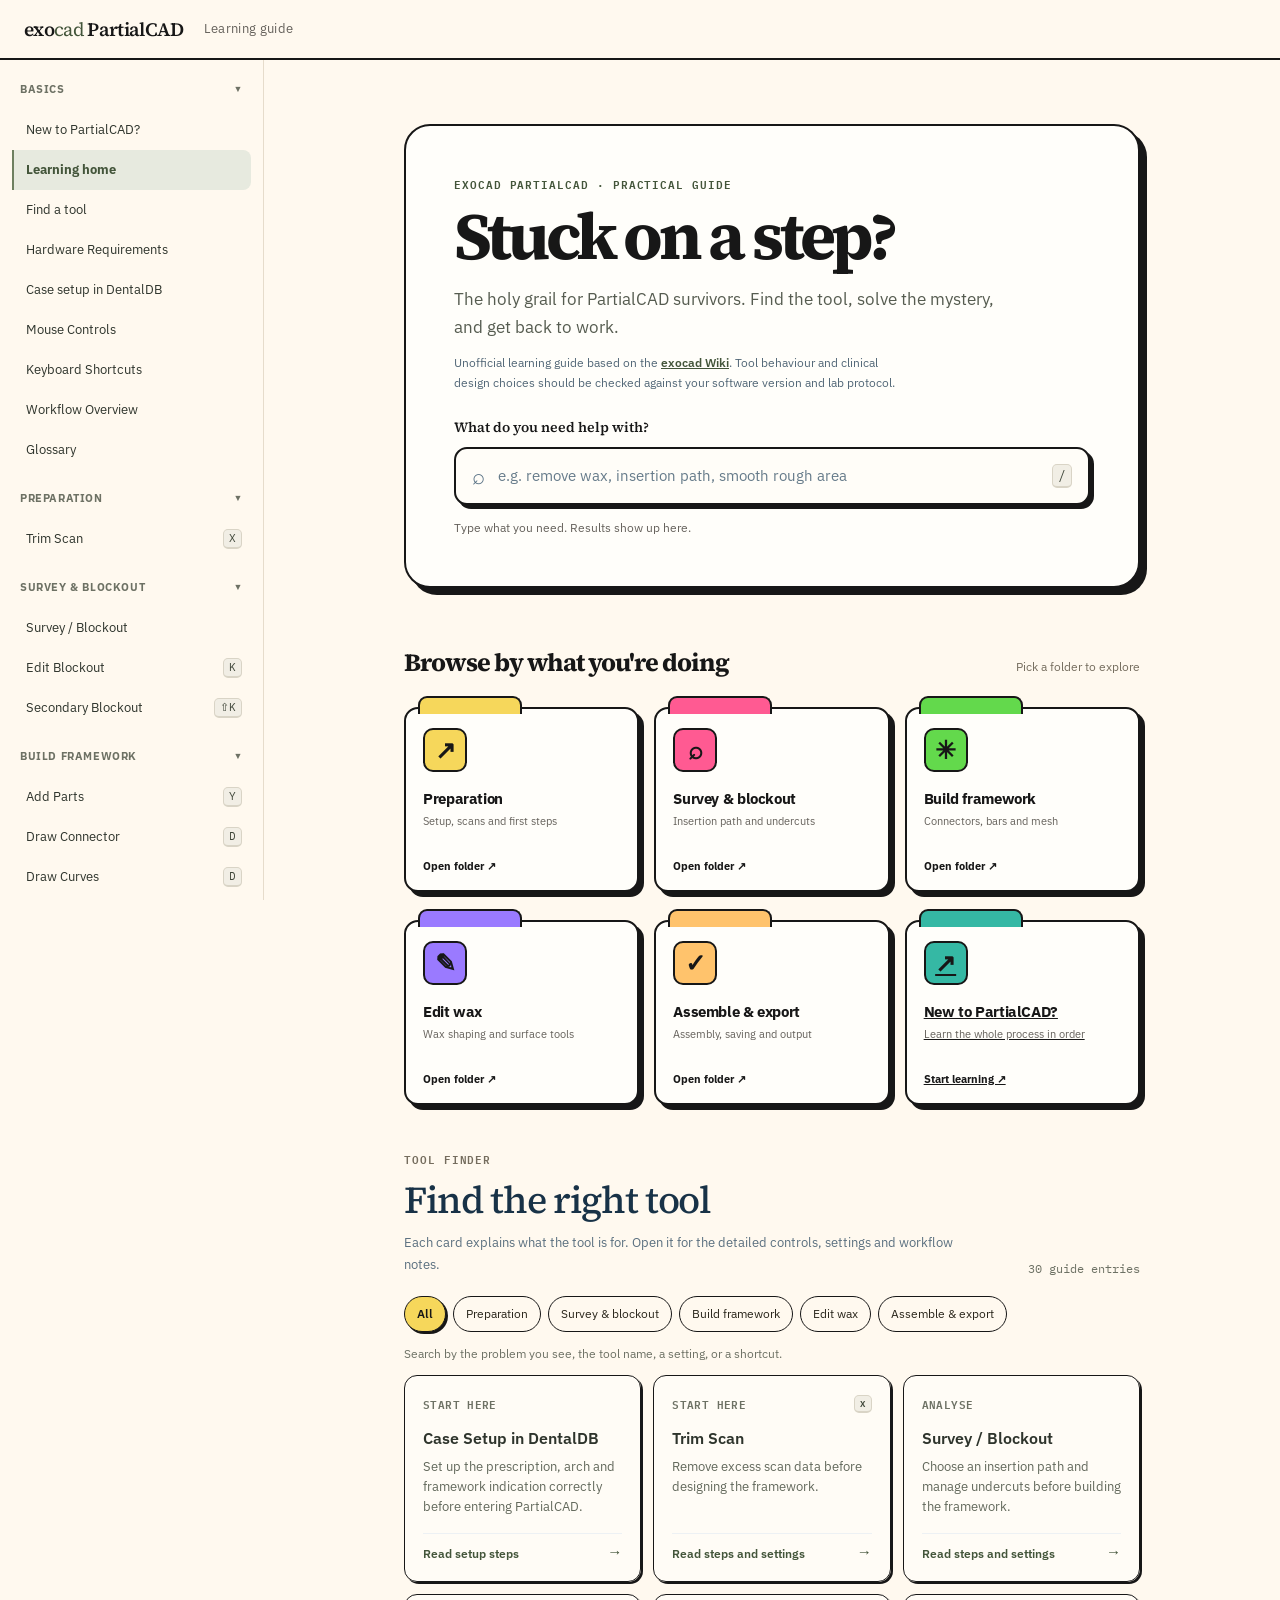
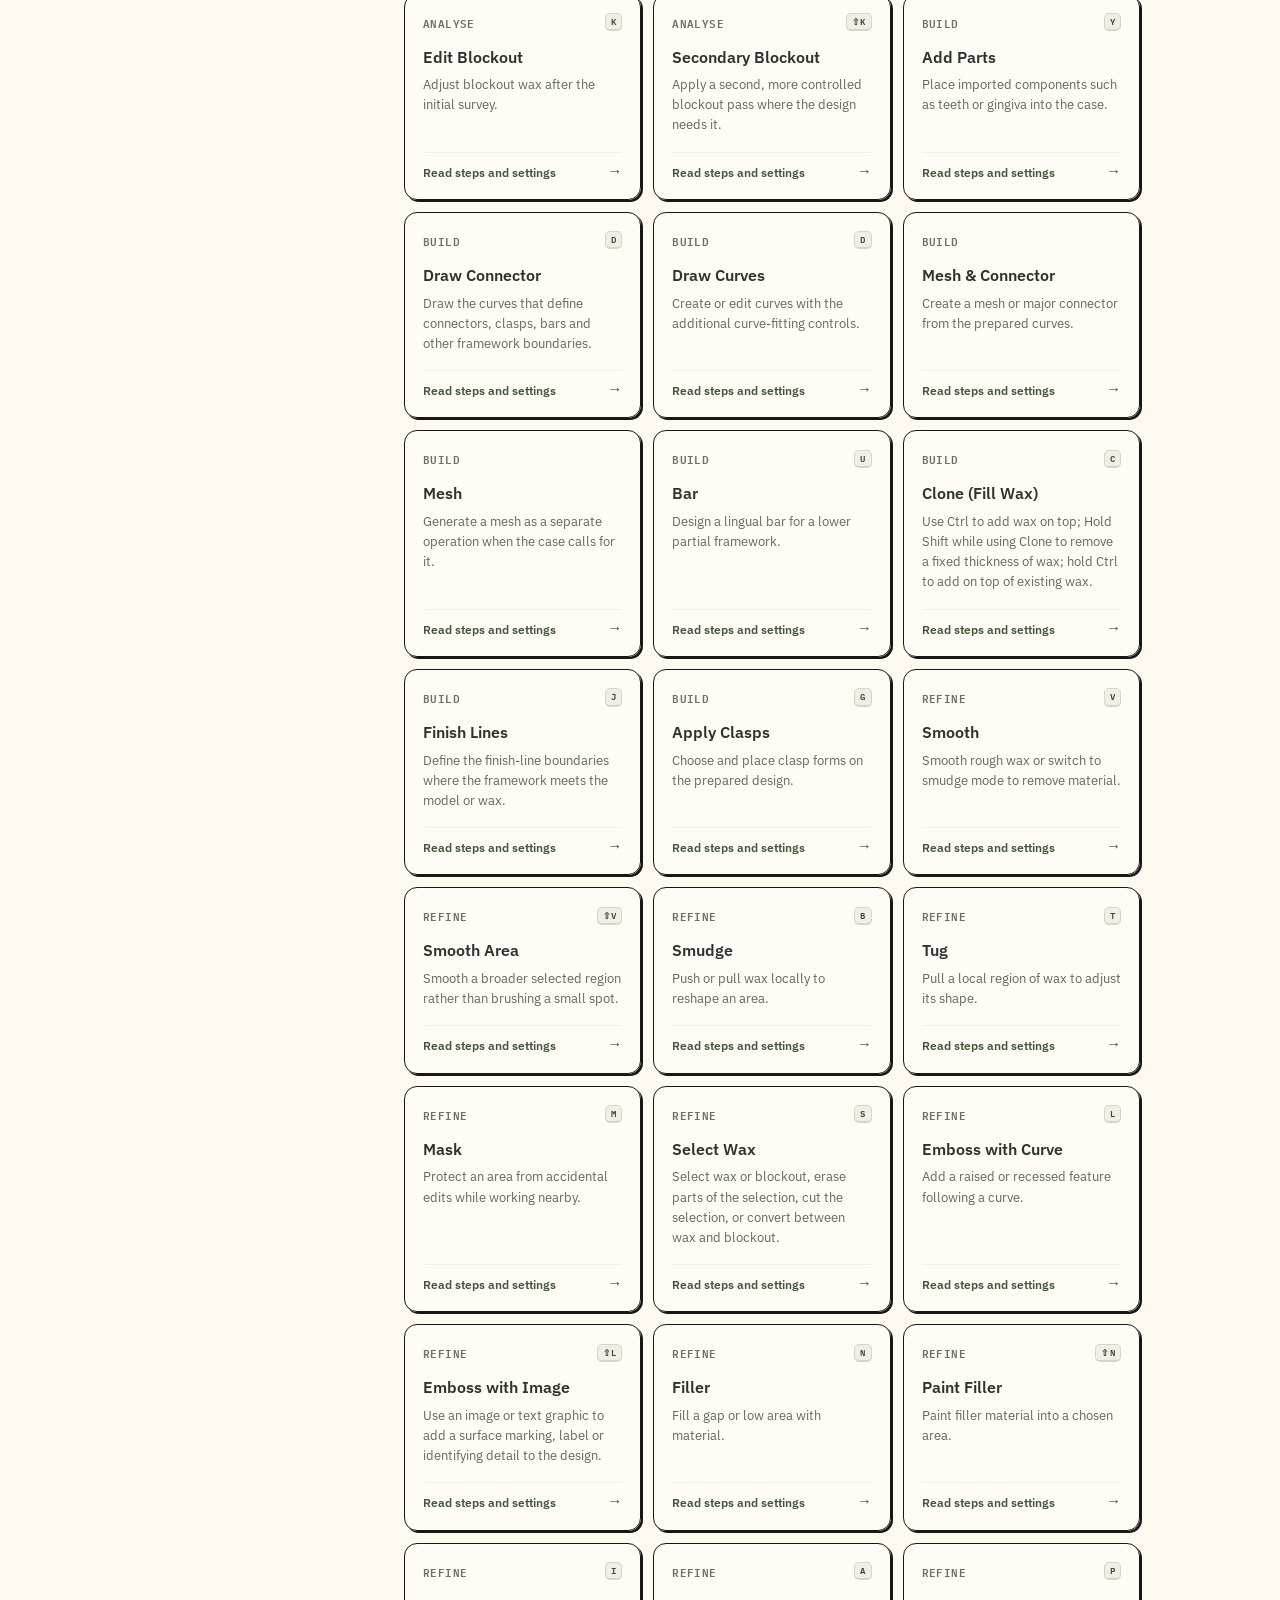
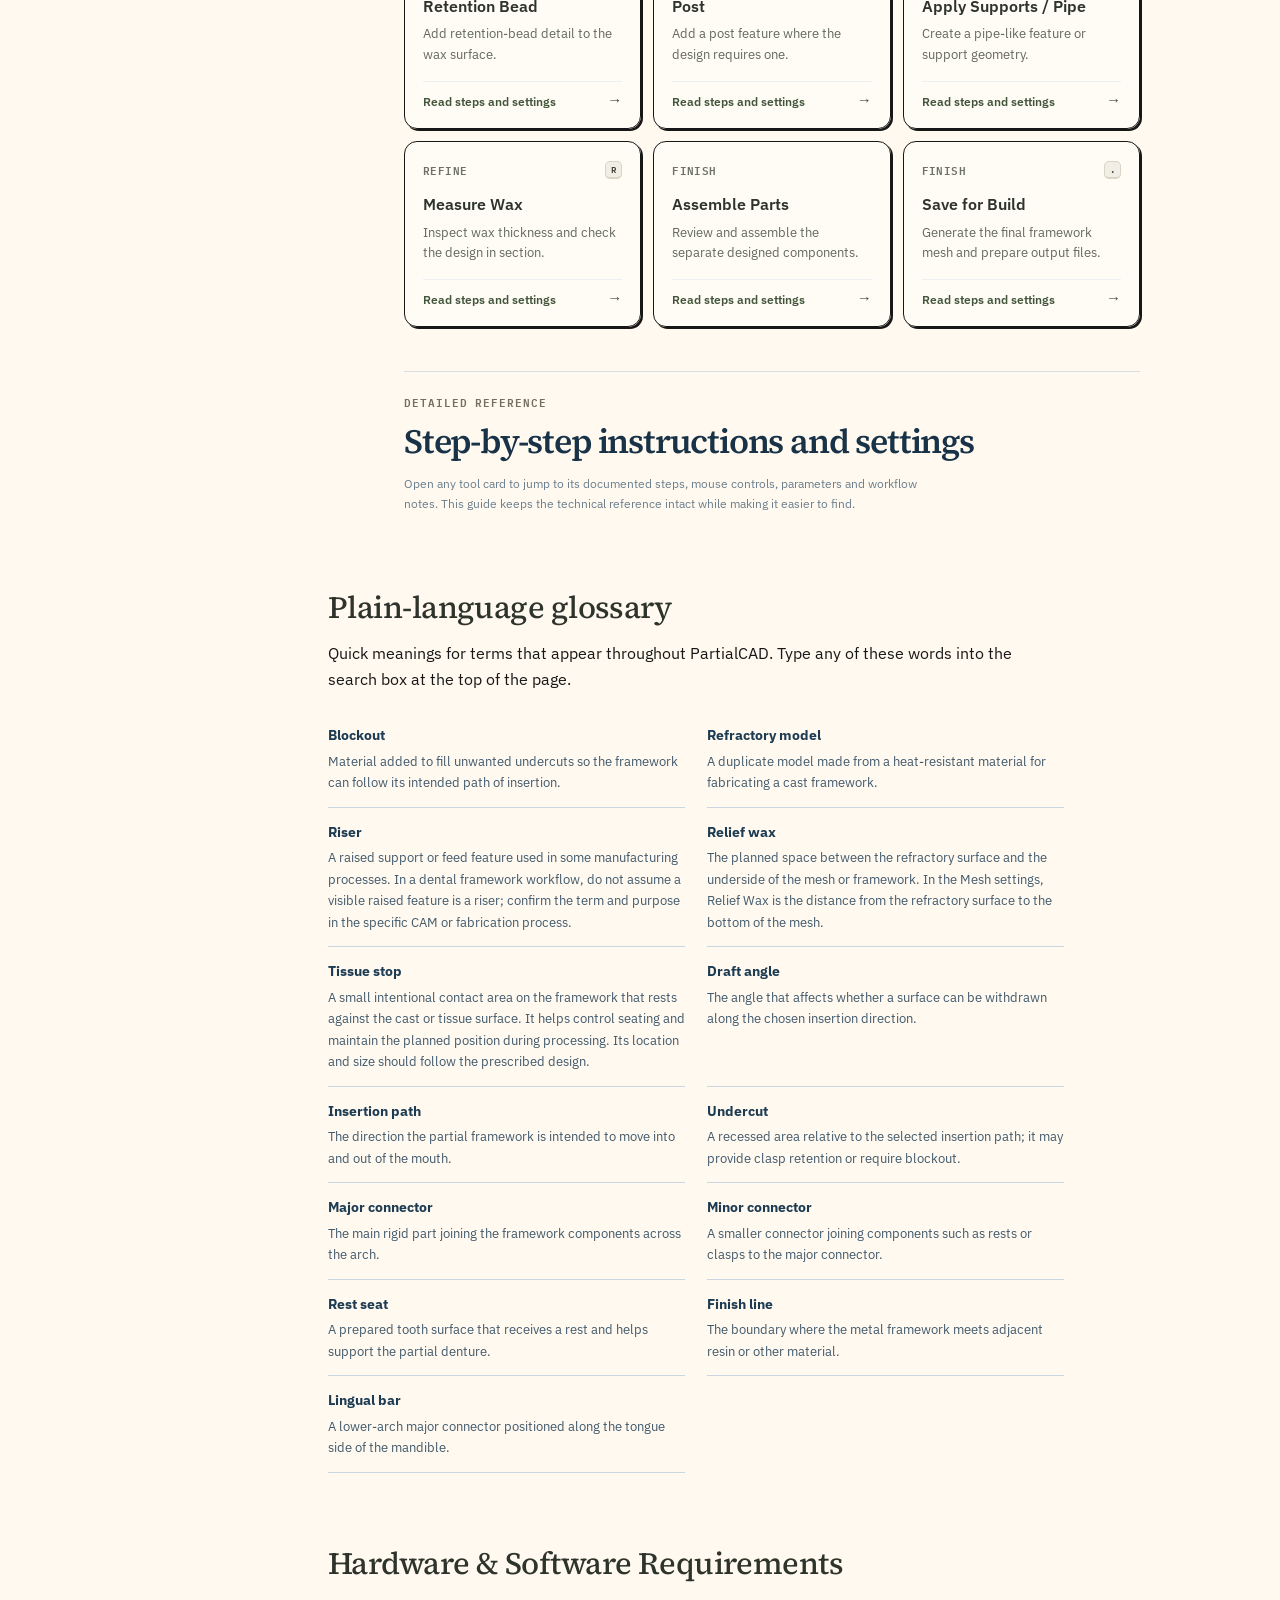
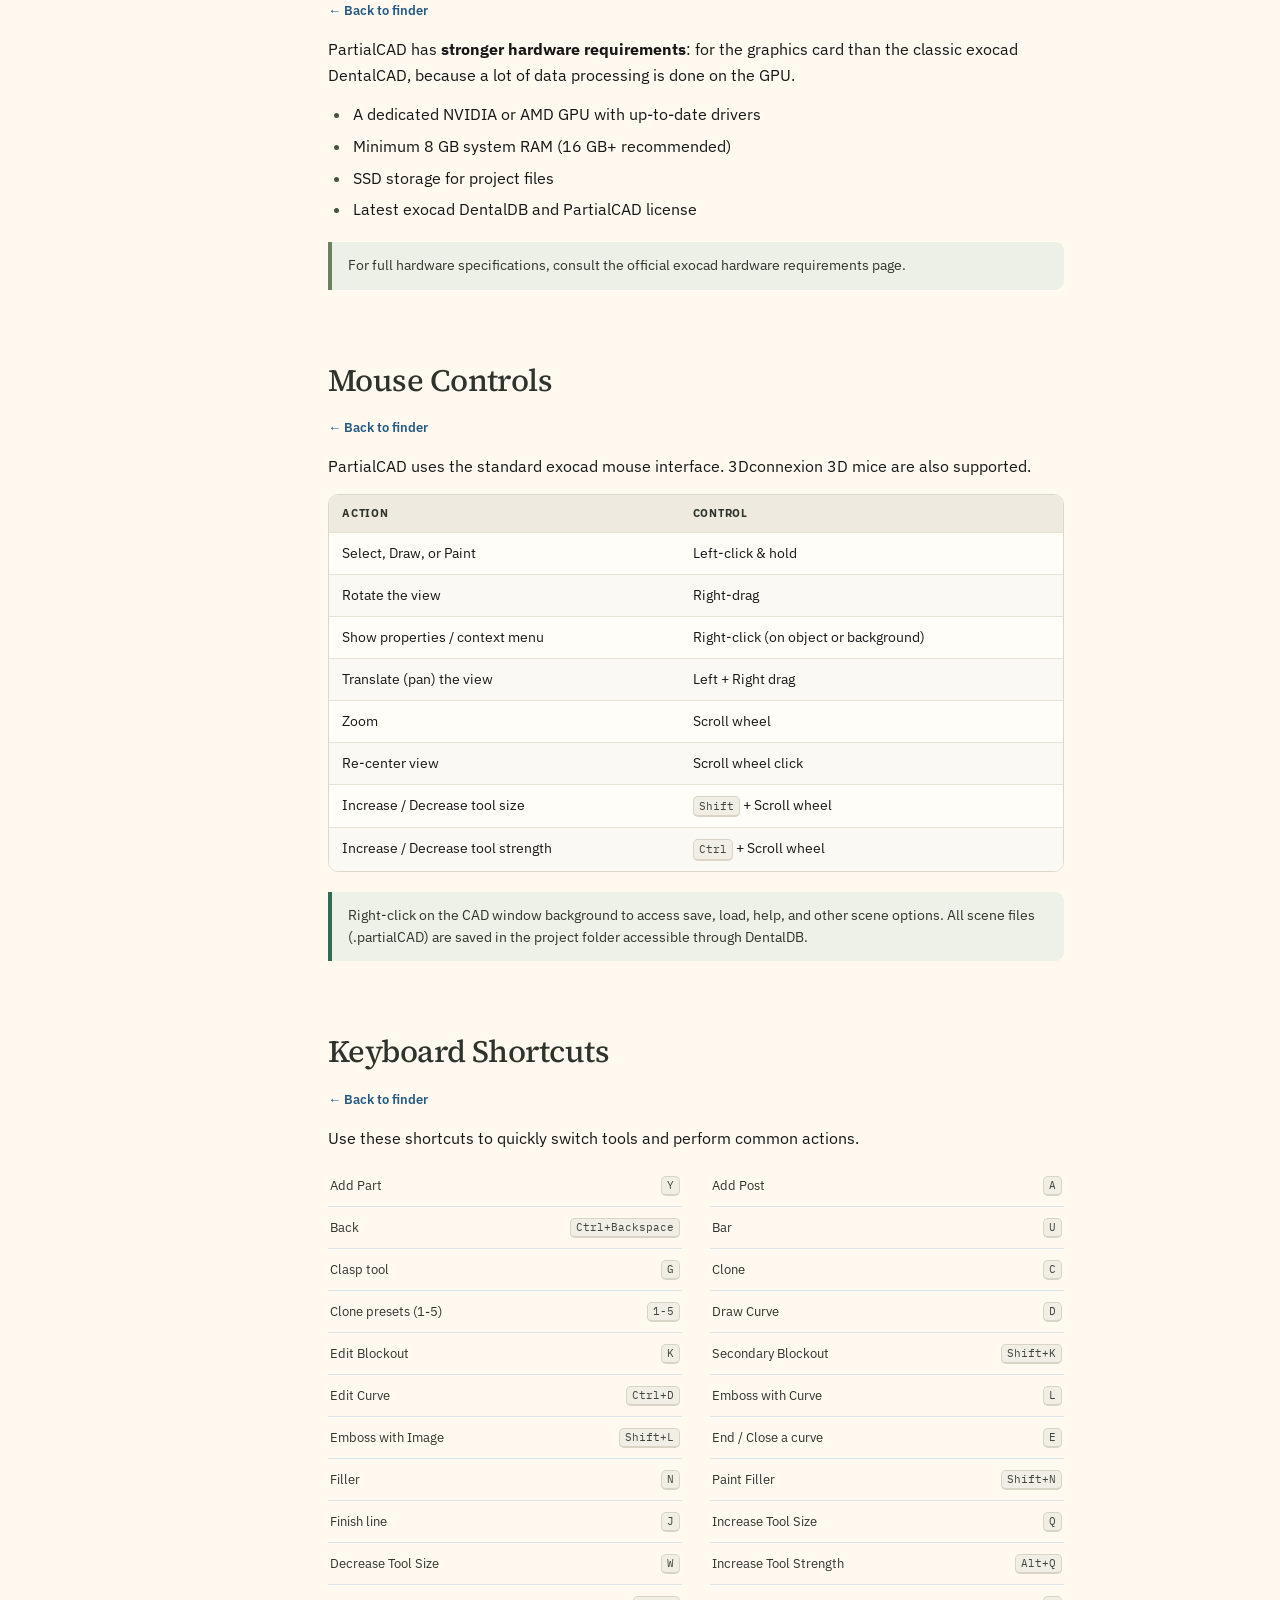
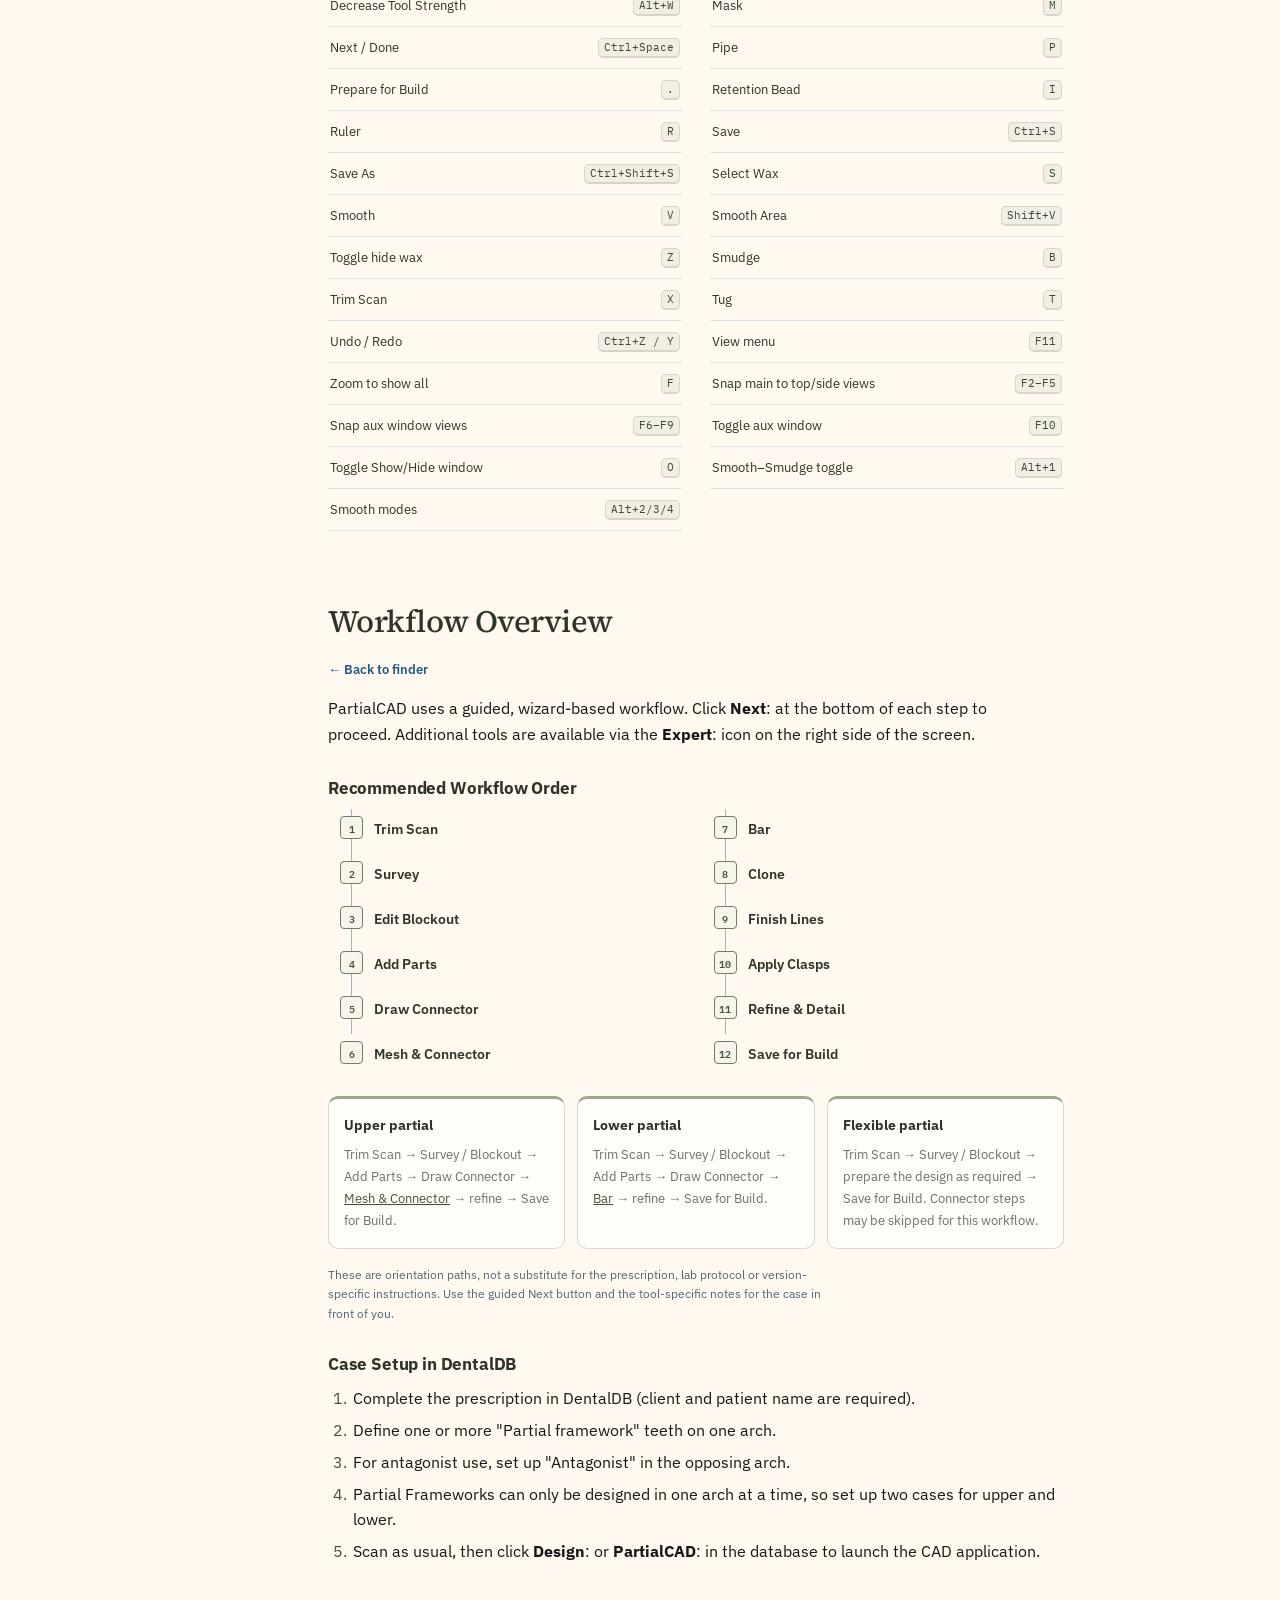
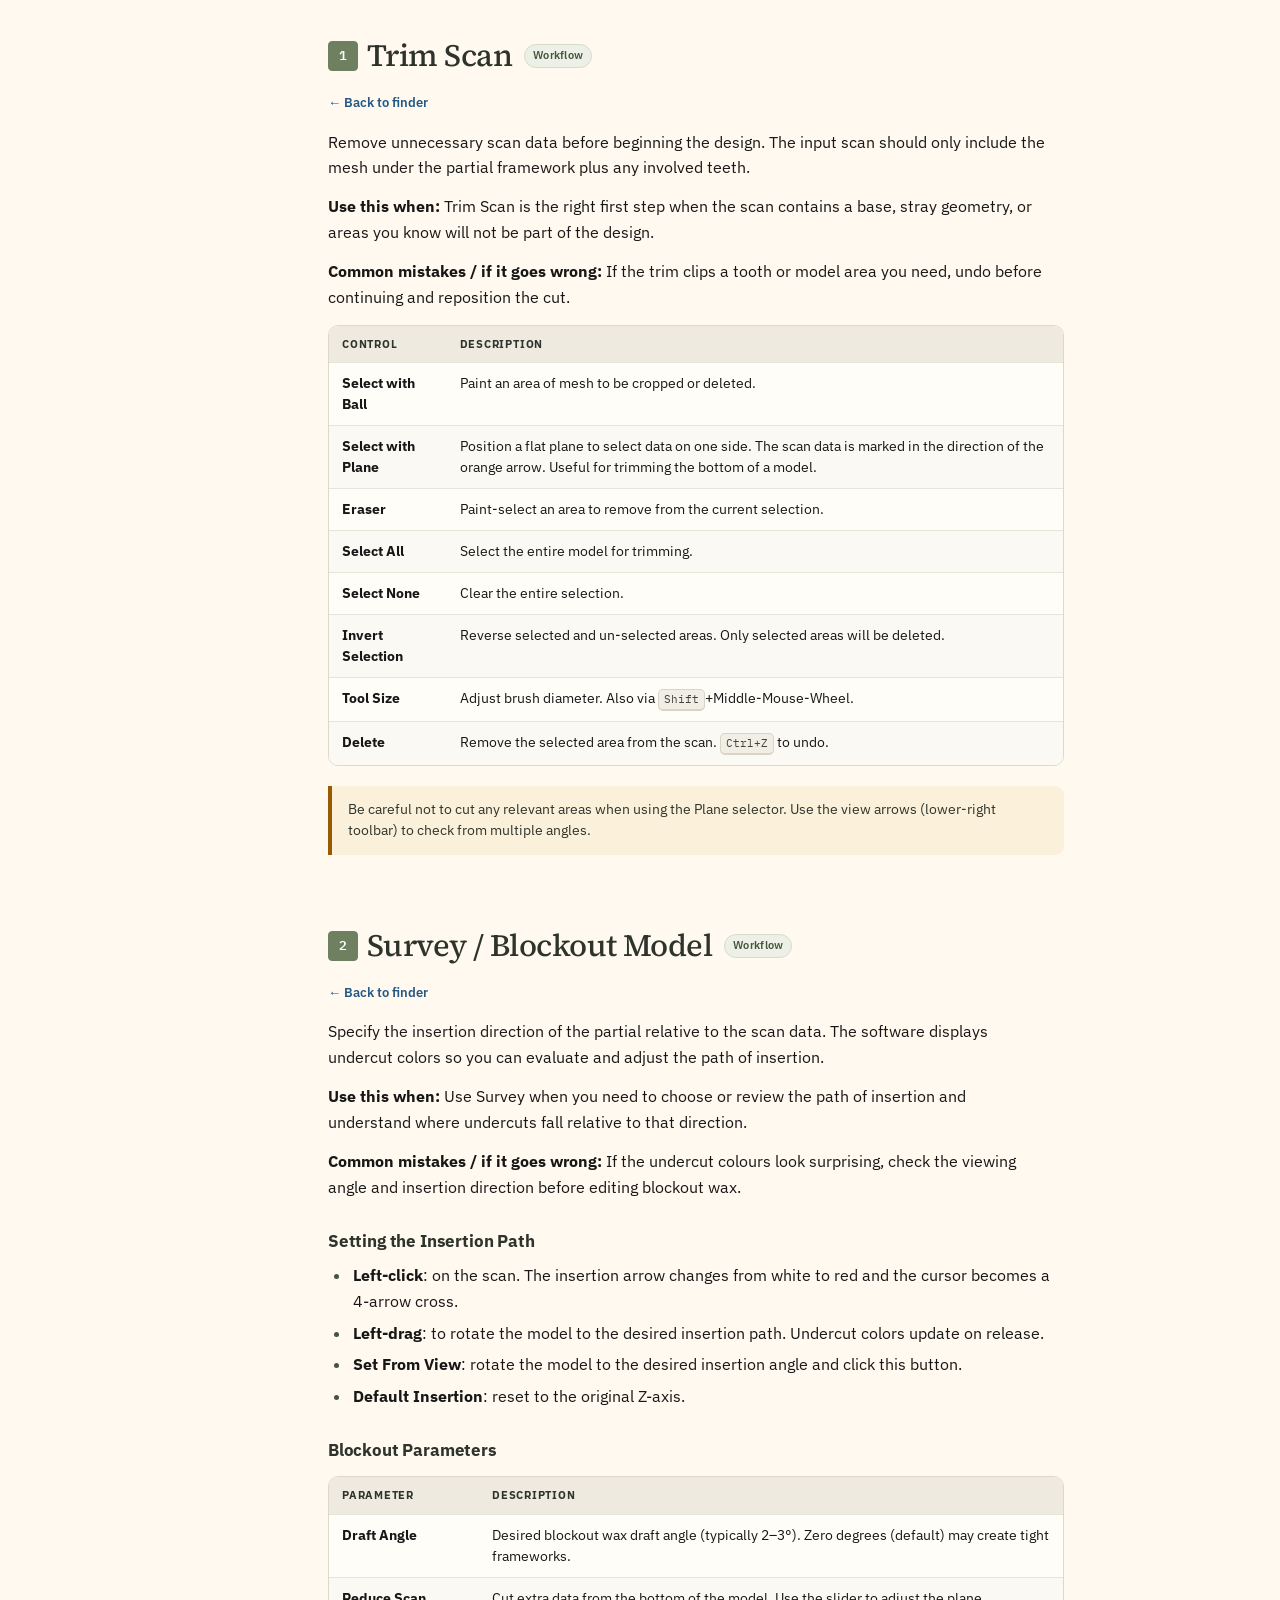
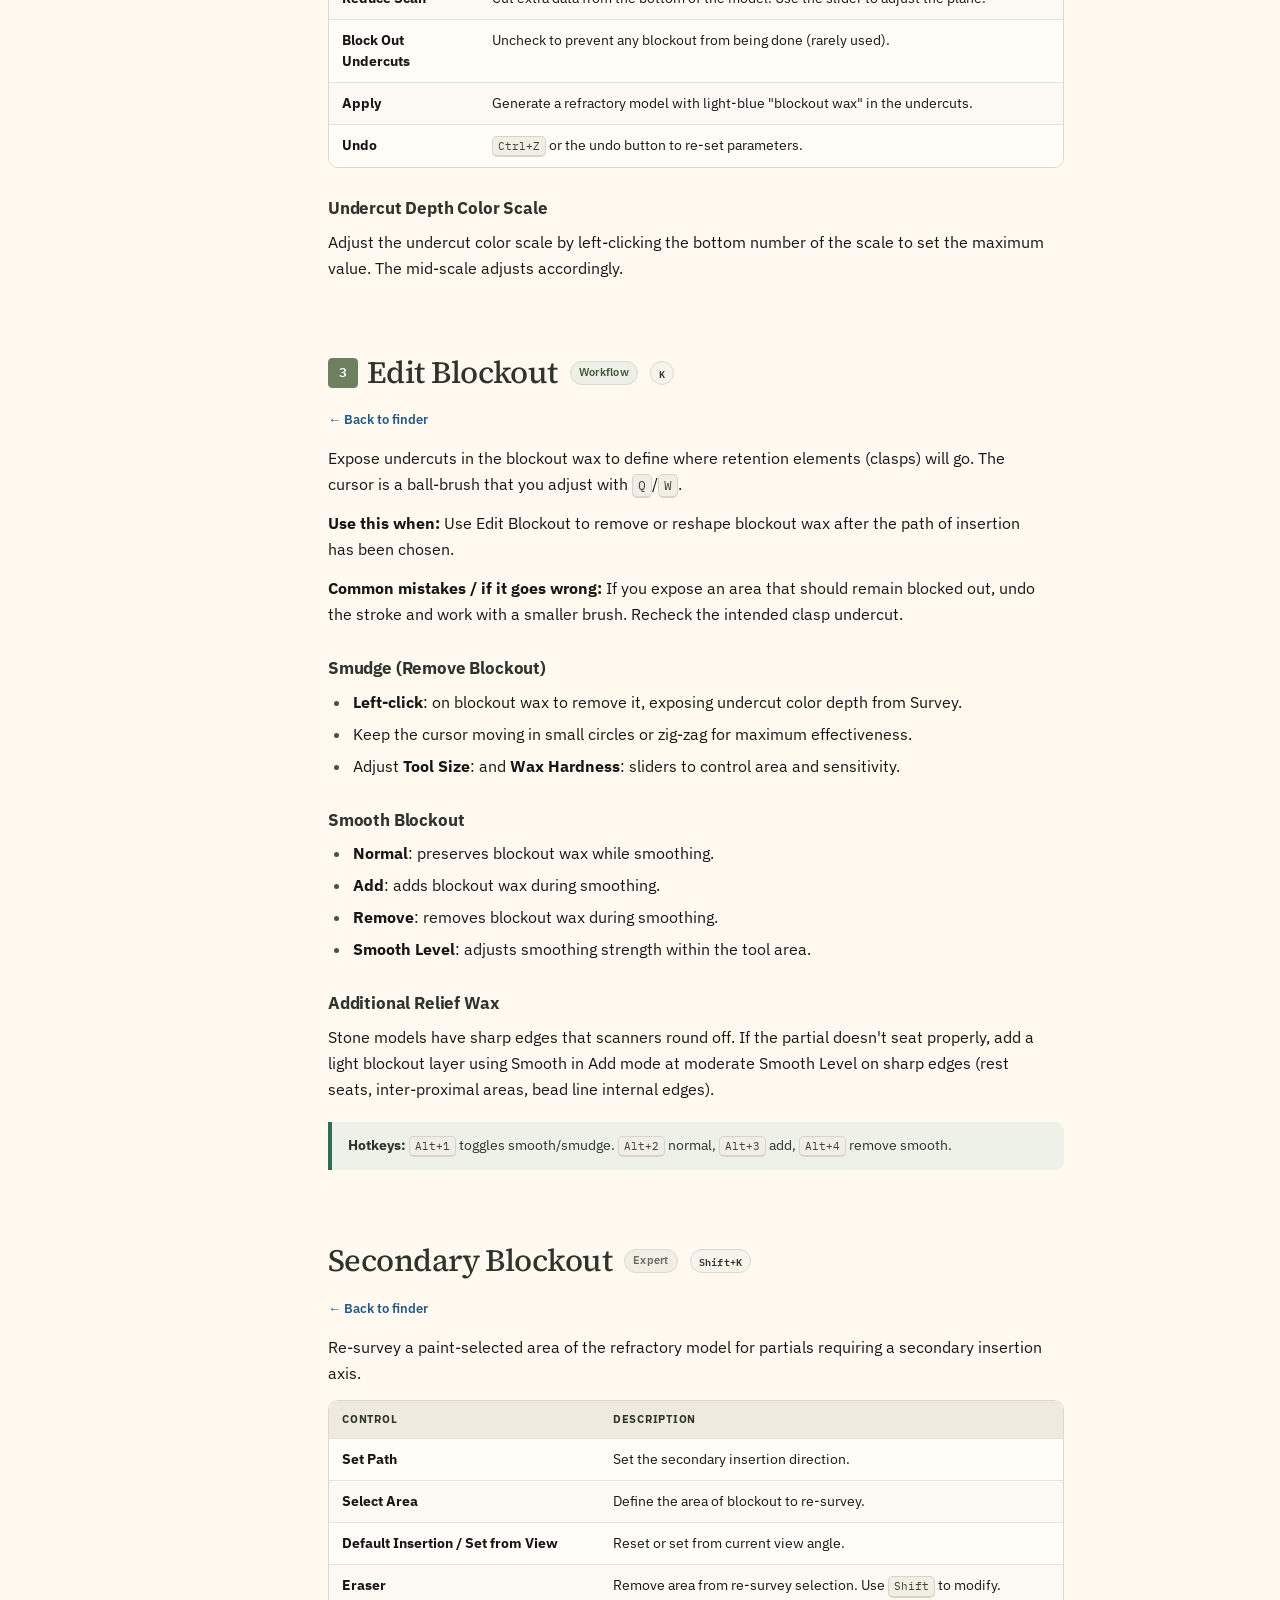
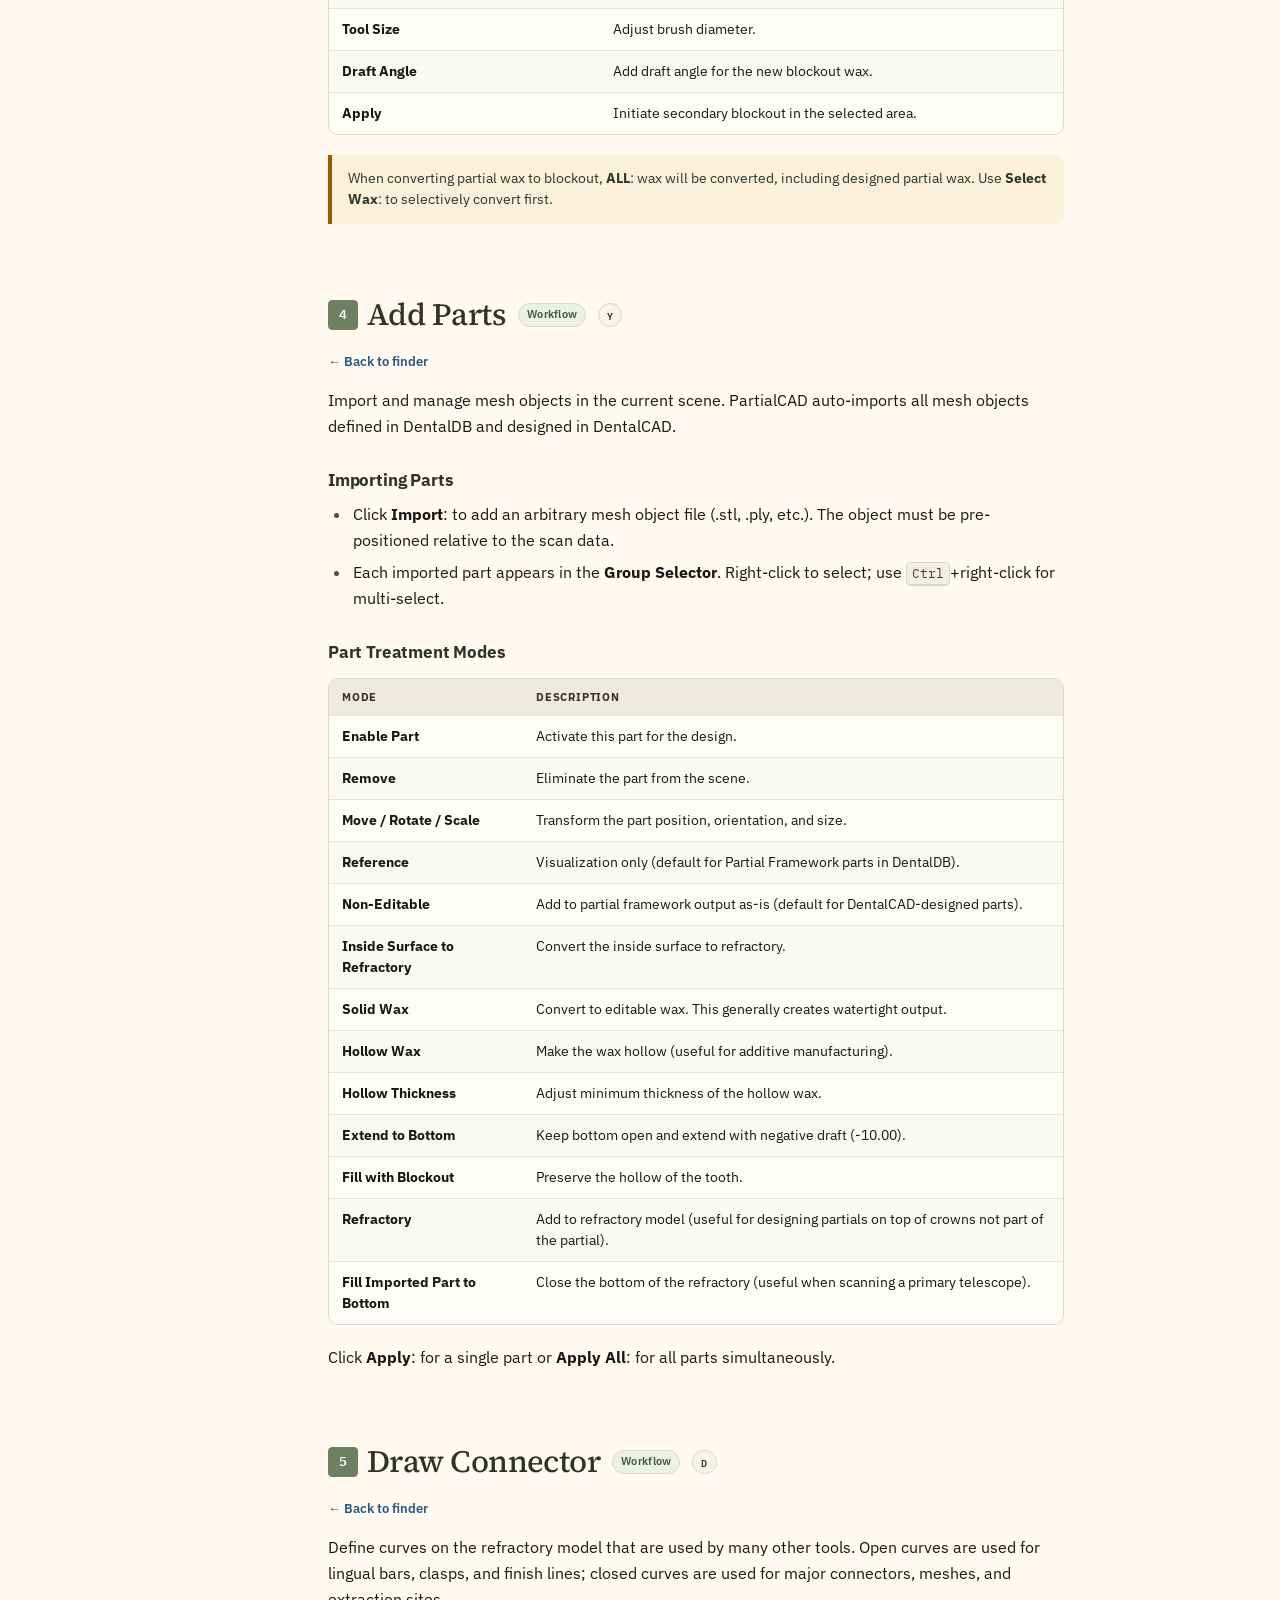
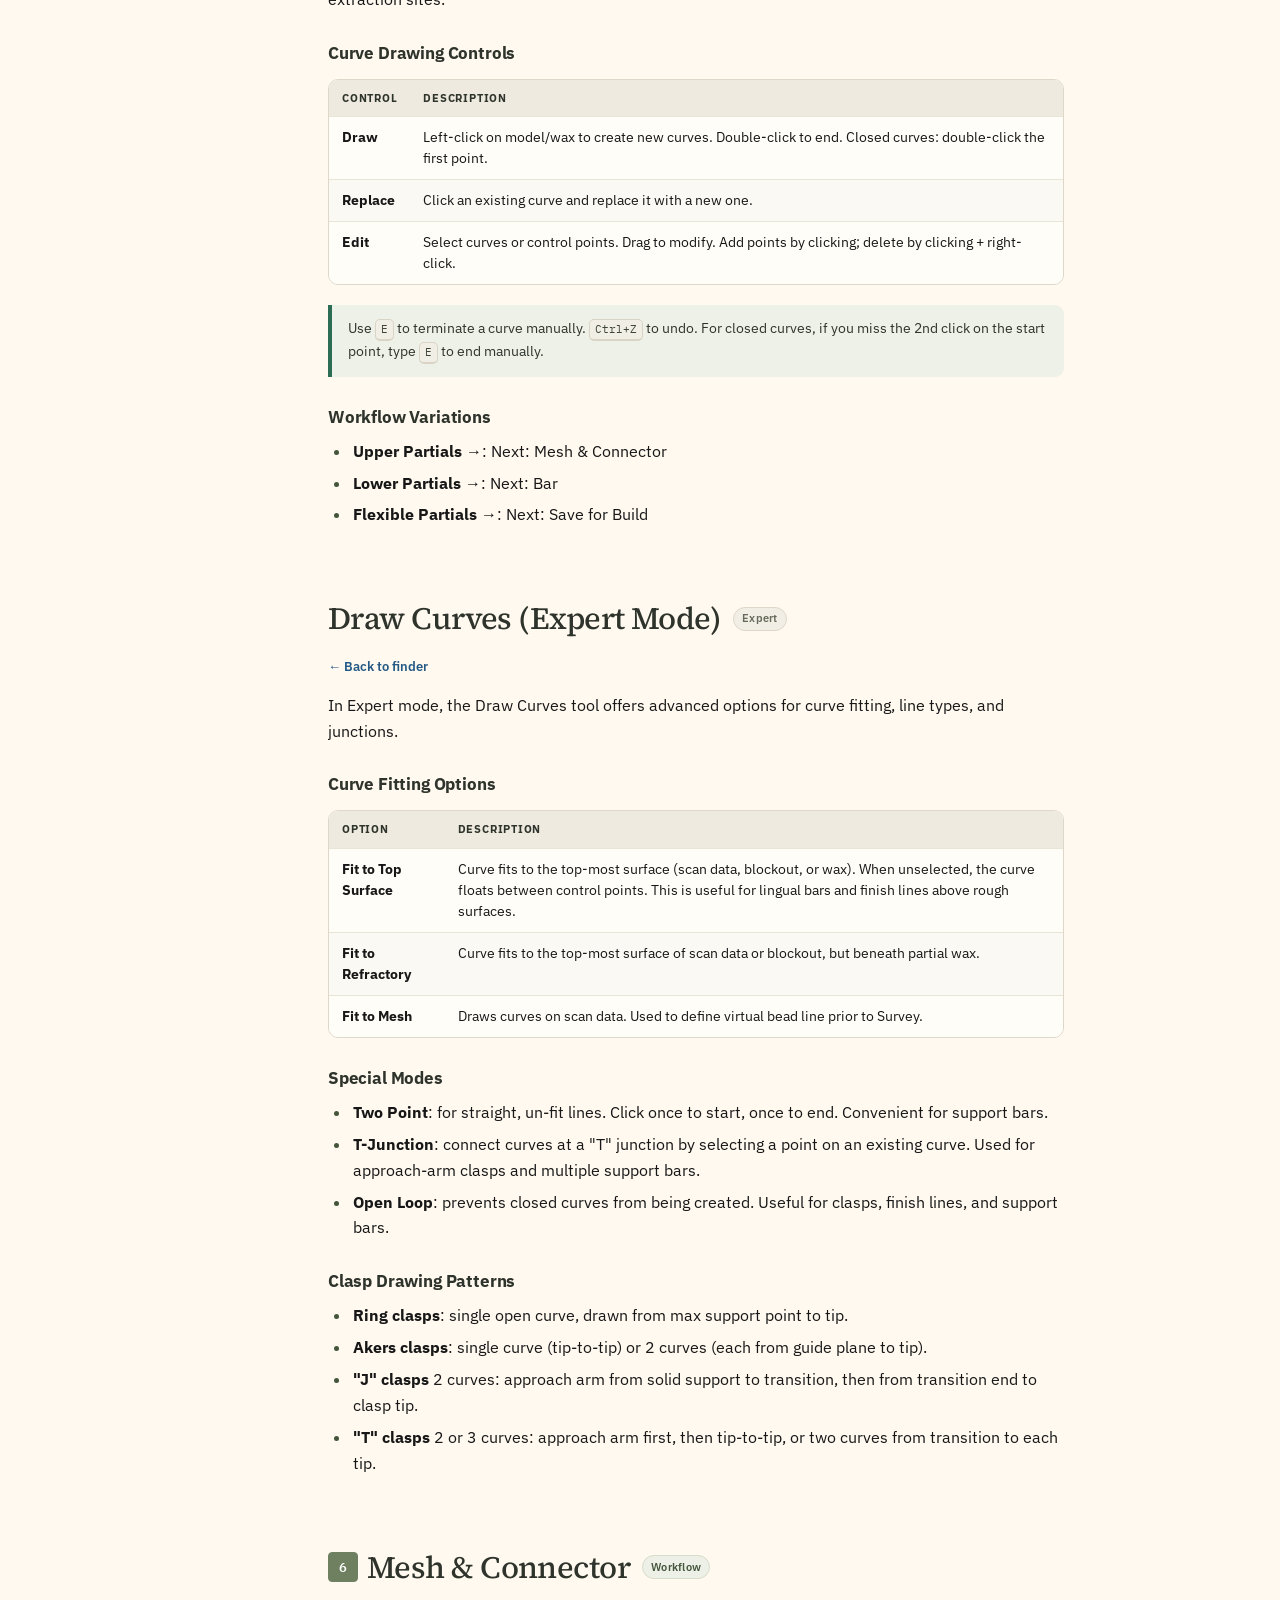
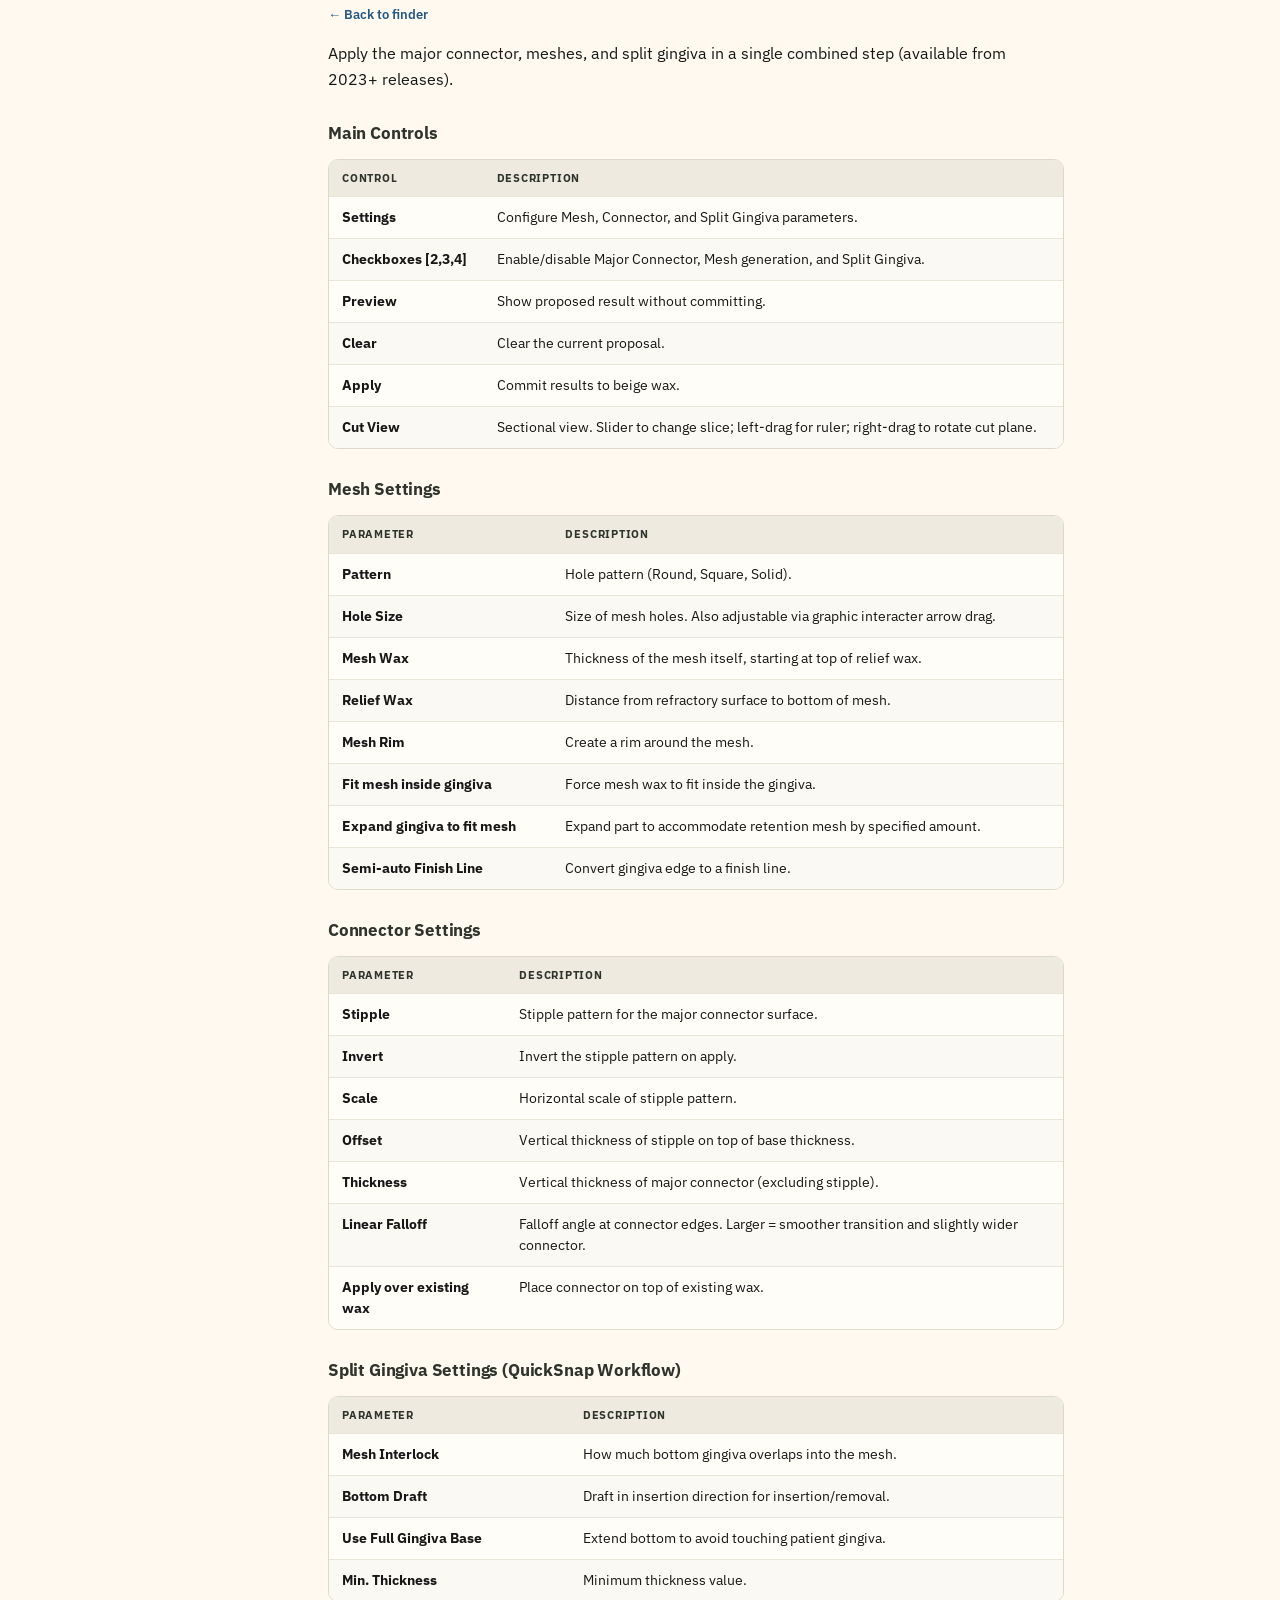
==== commit 0a178fa4: "Add practical notes to core PartialCAD tools" ====
--- a/partial-cad/index.html
+++ b/partial-cad/index.html
@@ -511,6 +511,8 @@
  <section class="tool-section" id="trim-scan">
  <h2><span class="step-badge">1</span> Trim Scan <span class="badge badge-workflow">Workflow</span></h2><a class="back-to-finder" href="#tool-explorer">← Back to finder</a>
  <p>Remove unnecessary scan data before beginning the design. The input scan should only include the mesh under the partial framework plus any involved teeth.</p>
+  <p class="use-this"><strong>Use this when:</strong> Trim Scan is the right first step when the scan contains a base, stray geometry, or areas you know will not be part of the design.</p>
+  <p class="common-mistake"><strong>Common mistakes / if it goes wrong:</strong> If the trim clips a tooth or model area you need, undo before continuing and reposition the cut.</p>
  <section class="table-wrap" tabindex="0" aria-label="Scrollable table: Trim Scan"><table class="param-table">
  <thead><tr><th>Control</th><th>Description</th></tr></thead>
  <tbody>
@@ -533,6 +535,8 @@
  <section class="tool-section" id="survey">
  <h2><span class="step-badge">2</span> Survey / Blockout Model <span class="badge badge-workflow">Workflow</span></h2><a class="back-to-finder" href="#tool-explorer">← Back to finder</a>
  <p>Specify the insertion direction of the partial relative to the scan data. The software displays undercut colors so you can evaluate and adjust the path of insertion.</p>
+  <p class="use-this"><strong>Use this when:</strong> Use Survey when you need to choose or review the path of insertion and understand where undercuts fall relative to that direction.</p>
+  <p class="common-mistake"><strong>Common mistakes / if it goes wrong:</strong> If the undercut colours look surprising, check the viewing angle and insertion direction before editing blockout wax.</p>
  <h3>Setting the Insertion Path</h3>
  <ul>
  <li><strong>Left-click</strong>: on the scan. The insertion arrow changes from white to red and the cursor becomes a 4-arrow cross.</li>
@@ -559,6 +563,8 @@
  <section class="tool-section" id="edit-blockout">
  <h2><span class="step-badge">3</span> Edit Blockout <span class="badge badge-workflow">Workflow</span> <span class="badge badge-hotkey">K</span></h2><a class="back-to-finder" href="#tool-explorer">← Back to finder</a>
  <p>Expose undercuts in the blockout wax to define where retention elements (clasps) will go. The cursor is a ball-brush that you adjust with <kbd>Q</kbd>/<kbd>W</kbd>.</p>
+  <p class="use-this"><strong>Use this when:</strong> Use Edit Blockout to remove or reshape blockout wax after the path of insertion has been chosen.</p>
+  <p class="common-mistake"><strong>Common mistakes / if it goes wrong:</strong> If you expose an area that should remain blocked out, undo the stroke and work with a smaller brush. Recheck the intended clasp undercut.</p>
  <h3>Smudge (Remove Blockout)</h3>
  <ul>
  <li><strong>Left-click</strong>: on blockout wax to remove it, exposing undercut color depth from Survey.</li>
@@ -798,6 +804,8 @@
  <section class="tool-section" id="clone">
  <h2><span class="step-badge">8</span> Clone (Fill in Wax) <span class="badge badge-workflow">Workflow</span> <span class="badge badge-hotkey">C</span></h2><a class="back-to-finder" href="#tool-explorer">← Back to finder</a>
  <p>Apply rest seats, distal guide planes, and add material around the mesh to receive finish lines. The Clone tool adds a fixed thickness of wax.</p>
+  <p class="use-this"><strong>Use this when:</strong> Use Clone when you need to add wax of a controlled thickness, build up a local area, or remove a fixed thickness with the Shift modifier.</p>
+  <p class="common-mistake"><strong>Common mistakes / if it goes wrong:</strong> If the result is too heavy or cuts into the wrong area, undo immediately and check the modifier and brush size before trying again.</p>
  <h3>Mouse Operations</h3>
  <ul>
  <li><strong>Left-click &amp; drag</strong>: add Clone wax.</li>
@@ -854,6 +862,8 @@
  <section class="tool-section" id="apply-clasps">
  <h2><span class="step-badge">10</span> Apply Clasps <span class="badge badge-workflow">Workflow</span> <span class="badge badge-hotkey">G</span></h2><a class="back-to-finder" href="#tool-explorer">← Back to finder</a>
  <p>Sequentially apply clasps and minor connectors to open curves.</p>
+  <p class="use-this"><strong>Use this when:</strong> Use Apply Clasps when the framework design calls for clasp components on open curves and their placement has already been planned.</p>
+  <p class="common-mistake"><strong>Common mistakes / if it goes wrong:</strong> If the clasp does not sit as expected, review the curve and survey direction first rather than forcing the clasp into place.</p>
  <h3>Clasp Types</h3>
  <section class="table-wrap" tabindex="0" aria-label="Scrollable table 1: Apply Clasps"><table class="param-table">
  <thead><tr><th>Type</th><th>Use Case</th><th>How to Draw</th></tr></thead>
@@ -906,6 +916,8 @@
  <section class="tool-section" id="smooth">
  <h2>Smooth <span class="badge badge-expert">Expert</span> <span class="badge badge-hotkey">V</span></h2><a class="back-to-finder" href="#tool-explorer">← Back to finder</a>
  <p>General-purpose smoothing and wax editing tool with two modes.</p>
+  <p class="use-this"><strong>Use this when:</strong> Use Smooth for local surface cleanup. Choose the mode that matches the job: smooth a rough surface or reshape/remove wax in a targeted area.</p>
+  <p class="common-mistake"><strong>Common mistakes / if it goes wrong:</strong> If an edge becomes rounded or a thin area changes unexpectedly, undo and use a smaller brush with shorter strokes.</p>
  <h3>Edit Wax: Smudge Mode</h3>
  <ul>
  <li><strong>Smooth / Smudge toggle</strong>: switch between smoothing and removing wax.</li>
@@ -997,6 +1009,8 @@
  <section class="tool-section" id="select-wax">
  <h2>Select Wax <span class="badge badge-expert">Expert</span> <span class="badge badge-hotkey">S</span></h2><a class="back-to-finder" href="#tool-explorer">← Back to finder</a>
  <p>Define an area of blockout or partial wax, and optionally convert between the two types.</p>
+  <p class="use-this"><strong>Use this when:</strong> Use Select Wax when you need to isolate a defined patch of blockout or partial wax, or use Cut Selection for a clean, bounded removal.</p>
+  <p class="common-mistake"><strong>Common mistakes / if it goes wrong:</strong> If the selection catches the wrong surface, cancel or undo and inspect the selection boundary from another angle before cutting.</p>
  <section class="table-wrap" tabindex="0" aria-label="Scrollable table: Select Wax"><table class="param-table">
  <thead><tr><th>Control</th><th>Description</th></tr></thead>
  <tbody>
--- a/partial-cad/styles.css
+++ b/partial-cad/styles.css
@@ -418,7 +418,7 @@
 .hero {
   margin-bottom: clamp(60px, 8vw, 104px);
   padding: 0;
-  scroll-margin-top: calc(var(--header-h) + 24px);
+  
 }
 
 .hero .eyebrow {
@@ -499,7 +499,7 @@
   position: relative;
   margin: 0 0 clamp(56px, 7vw, 88px);
   padding: 0;
-  scroll-margin-top: calc(var(--header-h) + 24px);
+  
 }
 
 .tool-section:target h2,
@@ -756,7 +756,9 @@
 /* ---------- WORKFLOW SPINE ---------- */
 .workflow-flow {
   display: grid;
+  grid-auto-flow: column;
   grid-template-columns: repeat(2, minmax(0, 1fr));
+  grid-template-rows: repeat(6, auto);
   column-gap: 34px;
   margin: 16px 0 24px;
   padding: 0;
@@ -791,6 +793,9 @@
   font-weight: 600;
 }
 
+.workflow-flow li:nth-child(6) {
+  border-left-color: transparent;
+}
 .workflow-flow li:last-child {
   border-left-color: transparent;
 }
@@ -1051,7 +1056,7 @@
 .task-shortcut:hover,.task-shortcut:focus-visible{border-color:#759cbe;background:#f2f7fb}
 .tool-library-heading{display:flex;align-items:flex-end;justify-content:space-between;gap:20px;margin-bottom:20px}
 .tool-library-heading h2,.reference-intro h2{margin:0;color:#173146;font:600 clamp(26px,3vw,34px)/1.2 var(--font-body);letter-spacing:-.04em}
-.section-intro{max-width:70ch;margin:8px 0 0;color:#637889;font-size:13px;line-height:1.7}
+.section-intro{max-width:70ch;margin:8px 0 0;color:#5a6f7f;font-size:13px;line-height:1.7}
 .tool-count{white-space:nowrap;color:#6e8190;font:11px var(--font-utility)}
 .explorer-controls{margin:0 0 12px;padding:0;border:0;background:transparent}
 .filter-row{display:flex;flex-wrap:wrap;gap:7px}
@@ -1269,12 +1274,12 @@
 .help-home{padding:clamp(22px,4vw,48px);border:2px solid #171717;border-radius:26px;background:#fffefa;box-shadow:7px 7px 0 #171717}.help-home h1{color:#171717;font-weight:750;letter-spacing:-.065em}.eyebrow,.section-kicker{color:#756d5e}
 .quick-search-panel{position:relative;margin-top:24px;padding:0;border:0;background:transparent}.quick-search-panel>label{color:#171717;font-size:14px}.quick-search-input{min-height:58px;border:2px solid #171717;border-radius:13px;box-shadow:4px 4px 0 #171717;padding-inline:16px}.quick-search-input input{color:#171717}.quick-search-input:focus-within{outline:3px solid #f6c900;outline-offset:4px}.search-hint{margin:13px 0 0;color:#65615b;font-size:12px}
 .instant-search-results{position:relative;z-index:4;display:grid;gap:0;margin-top:10px;overflow:hidden;border:2px solid #171717;border-radius:14px;background:#fffefa;box-shadow:4px 4px 0 #171717}.instant-result{display:grid;grid-template-columns:minmax(0,1fr) auto;gap:3px 12px;padding:13px 15px;color:#171717;text-decoration:none;border-bottom:1px solid #e8dfd2}.instant-result:hover,.instant-result:focus-visible{background:#fff1c8;color:#171717}.instant-result strong{font-size:14px;line-height:1.35}.instant-result span:not(.instant-result-arrow){grid-column:1;color:#65615b;font-size:12px;line-height:1.4}.instant-result-arrow{grid-column:2;grid-row:1/span 2;align-self:center;font-size:20px}.instant-empty,.instant-more{margin:0;padding:13px 15px;color:#65615b;font-size:12px}.instant-more{border-top:1px solid #e8dfd2;background:#fff9ef}
-.category-shelf{max-width:1160px;margin:30px auto 44px}.category-shelf-heading{display:flex;align-items:baseline;justify-content:space-between;gap:12px;margin-bottom:15px}.category-shelf-heading h2{margin:0;color:#171717;font-size:clamp(19px,2.3vw,25px);letter-spacing:-.04em}.category-shelf-heading span{color:#756d5e;font-size:12px}
+.category-shelf{max-width:1160px;margin:30px auto 44px}.category-shelf-heading{display:flex;align-items:baseline;justify-content:space-between;gap:12px;margin-bottom:15px}.category-shelf-heading h2{font-family:var(--font-display);margin:0;color:#171717;font-size:clamp(19px,2.3vw,25px);letter-spacing:-.04em}.category-shelf-heading span{color:#756d5e;font-size:12px}
 .folder-grid{display:grid;grid-template-columns:repeat(3,minmax(0,1fr));gap:18px 15px}.folder-card{--folder-color:#f6c900;position:relative;isolation:isolate;display:flex;flex-direction:column;align-items:flex-start;min-height:185px;padding:19px 17px 15px;margin-top:10px;border:2px solid #171717;border-radius:14px;background:#fffefa;color:#171717;box-shadow:5px 5px 0 #171717;text-align:left;cursor:pointer;transition:transform .16s ease,box-shadow .16s ease}.folder-card::before{content:"";position:absolute;z-index:-1;top:-13px;left:12px;width:45%;height:18px;border:2px solid #171717;border-bottom:0;border-radius:9px 9px 0 0;background:var(--folder-color)}.folder-card:hover{transform:translate(-2px,-2px);box-shadow:7px 7px 0 #171717}.folder-card:active{transform:translate(2px,2px);box-shadow:2px 2px 0 #171717}.folder-icon{display:grid;place-items:center;width:44px;height:44px;margin-bottom:17px;border:2px solid #171717;border-radius:10px;background:var(--folder-color);font-size:25px;font-weight:700}.folder-card strong{font-size:15px;line-height:1.3;letter-spacing:-.025em}.folder-card small{margin-top:5px;color:#65615b;font-size:11px;line-height:1.4}.folder-open{margin-top:auto;padding-top:14px;font-size:11px;font-weight:700}
-.folder-yellow{--folder-color:#f6d75b}.folder-pink{--folder-color:#ff5a92}.folder-green{--folder-color:#63d94c}.folder-purple{--folder-color:#9a7aff}.folder-orange{--folder-color:#ffc36c}
+.folder-yellow{--folder-color:#f6d75b}.folder-teal{--folder-color:#35b8a4}.folder-pink{--folder-color:#ff5a92}.folder-green{--folder-color:#63d94c}.folder-purple{--folder-color:#9a7aff}.folder-orange{--folder-color:#ffc36c}
 .filter-chip{border:1.5px solid #171717;border-radius:999px;color:#29251a}.filter-chip.is-active{border-color:#171717;background:#f6d75b;color:#171717;box-shadow:2px 2px 0 #171717}.tool-card{border:1.5px solid #171717;border-radius:13px;box-shadow:2px 2px 0 #171717}.tool-card:hover{box-shadow:4px 4px 0 #171717;transform:translate(-1px,-1px)}
 @media(max-width:900px){.folder-grid{grid-template-columns:repeat(2,minmax(0,1fr));gap:16px 12px}.folder-card{min-height:172px;padding:16px 13px 13px}}
-@media(max-width:600px){.category-shelf-heading{align-items:flex-start;flex-direction:column;gap:3px}.folder-grid{grid-template-columns:repeat(2,minmax(0,1fr));gap:15px 11px}.folder-card{min-height:168px}.instant-result{padding:12px}}
+@media(max-width:600px){.workflow-flow{grid-auto-flow:row;grid-template-rows:none}.category-shelf-heading{align-items:flex-start;flex-direction:column;gap:3px}.folder-grid{grid-template-columns:repeat(2,minmax(0,1fr));gap:15px 11px}.folder-card{min-height:168px}.instant-result{padding:12px}}
 @media(prefers-reduced-motion:reduce){.folder-card{transition:none}.folder-card:hover,.folder-card:active{transform:none}}
 
 
